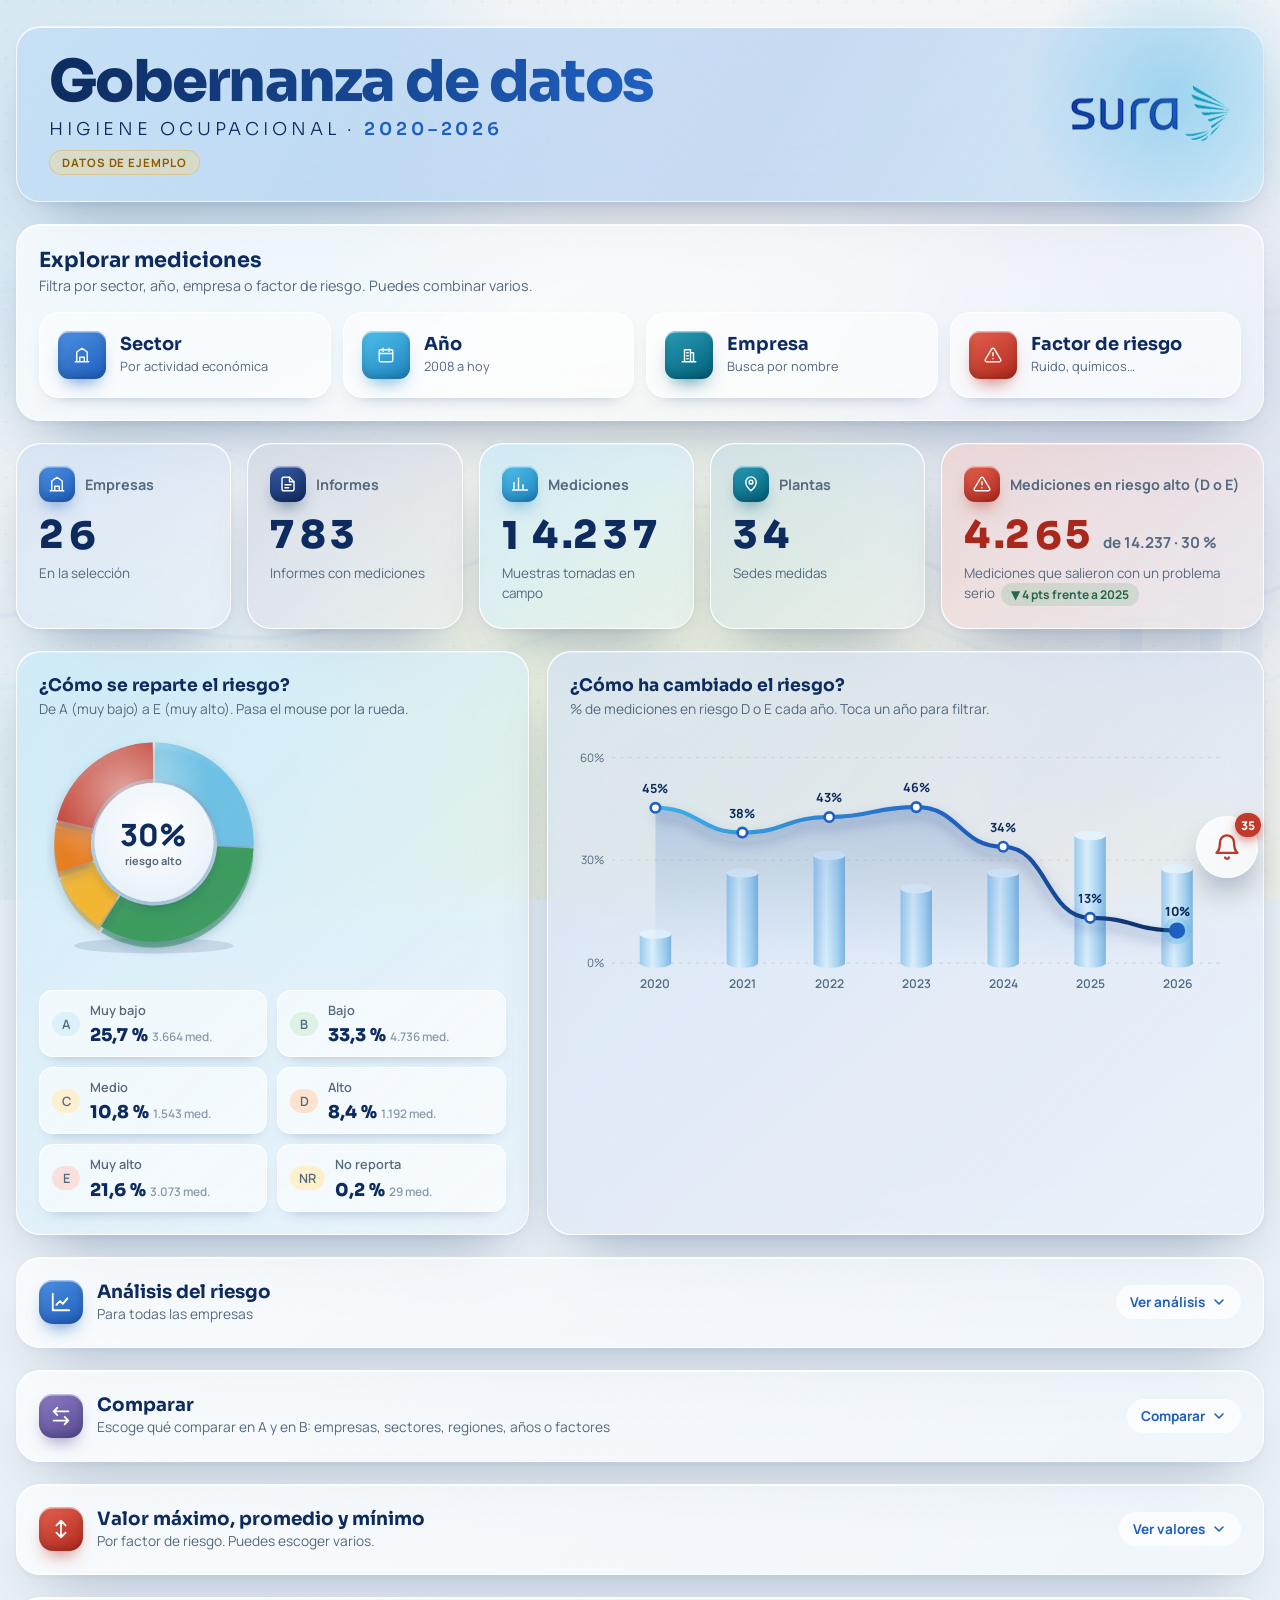
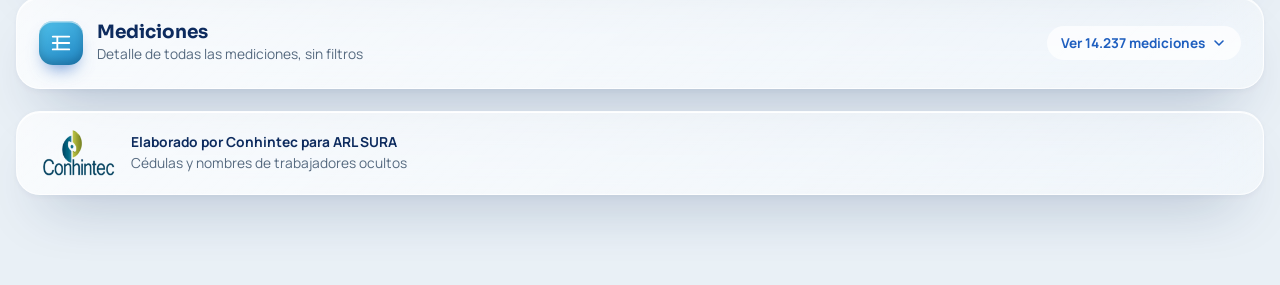
==== tablero-gobernanza-actual.html @ d4bdd422 "Tablero y Revisor de calidad con datos de ejemplo Co-Authored-By: Claude Opus 5.5 <noreply@anthropic" ====
<!doctype html><html><head><meta charset=utf8><meta name=viewport content="width=device-width,initial-scale=1,viewport-fit=cover"><style>:root{color-scheme:light;box-sizing:border-box;padding-top:env(safe-area-inset-top,0px);padding-bottom:env(safe-area-inset-bottom,0px)}html{scroll-padding-top:env(safe-area-inset-top,0px)}body{margin:0;padding:0;font:14px -apple-system,BlinkMacSystemFont,sans-serif;background:#fff;color:#000}img{max-width:100%}[hidden]:not([hidden=until-found i]){display:none!important}</style></head><body>
<meta charset="utf-8">
<title>Gobernanza de Datos · ARL SURA</title>
<meta name="claude:viewport-fit-sides" content="cover">
<link rel="stylesheet" href="https://fonts.googleapis.com/css2?family=Ephesis&family=Sora:wght@300;400;600;700;800&family=Manrope:wght@400;500;600;700;800&display=swap">
<style>
/* Tablero de gobernanza: fondo pastel con manchas de color, tarjetas de vidrio teñidas, azules de Sura como protagonistas. Tema claro deliberado. */
:root{
  --dark:#0D2B5E;--blue:#1F5FBF;--sky:#3DB2E6;--skyl:#D6EEFA;--teal:#00607A;--lime:#9CAA2E;
  --ink:#0C2340;--mut:#55697F;--faint:#8A9AAC;--line:rgba(255,255,255,.75);
  --A:#6EC1E4;--B:#3E9B5F;--C:#F2B632;--D:#E67E22;--E:#C0392B;
  --fs:"Ephesis",cursive;--fd:"Sora",system-ui,sans-serif;--fb:"Manrope",system-ui,-apple-system,"Segoe UI",sans-serif;
  color-scheme:light;
}
*{box-sizing:border-box}
[hidden]{display:none!important}
html,body{margin:0}
body{font:15px/1.5 var(--fb);color:var(--ink);background:#E9F0F6;overflow-x:hidden}
button{font:inherit;color:inherit;cursor:pointer}
button:focus-visible,input:focus-visible,select:focus-visible{outline:3px solid var(--sky);outline-offset:2px}
.tab{font-variant-numeric:tabular-nums}
/* fondo */
.bg{position:fixed;inset:0;z-index:0;overflow:hidden;background:linear-gradient(165deg,#F6F7F8 0%,#EEF1F4 55%,#F1F3EC 100%)}
.motif{position:absolute;inset:0;width:100%;height:100%;opacity:.5}
.blob{position:absolute;border-radius:50%;filter:blur(80px);opacity:.7;animation:float 22s ease-in-out infinite alternate}
.b1{width:640px;height:640px;left:-180px;top:-200px;background:#BFDDF0;opacity:.55}
.b2{width:560px;height:560px;right:-140px;top:160px;background:#D3DCEF;opacity:.5;animation-delay:-7s}
.b3{width:560px;height:560px;left:30%;top:48%;background:#DDE8C6;opacity:.45;animation-delay:-13s}
.b4{width:480px;height:480px;left:-120px;bottom:-140px;background:#C8E6EE;opacity:.45;animation-delay:-4s}
.b5{width:420px;height:420px;right:5%;bottom:-160px;background:#E6E2D6;opacity:.5;animation-delay:-9s}
@keyframes float{to{transform:translate(50px,40px) scale(1.08)}}
.wrap{position:relative;z-index:1;max-width:1280px;margin:0 auto;padding-block:26px 90px;padding-left:max(16px,env(safe-area-inset-left,0px));padding-right:max(16px,env(safe-area-inset-right,0px));display:grid;gap:22px}
/* vidrio */
.glass{position:relative;border-radius:24px;padding:22px;min-width:0;
  background:linear-gradient(140deg,rgba(255,255,255,.72),rgba(255,255,255,.38));
  backdrop-filter:blur(22px) saturate(1.4);-webkit-backdrop-filter:blur(22px) saturate(1.4);
  border:1px solid var(--line);
  box-shadow:inset 0 1px 0 rgba(255,255,255,.95),0 2px 6px rgba(13,43,94,.05),0 30px 60px -30px rgba(13,43,94,.42)}
.glass::before{content:"";position:absolute;inset:0;border-radius:inherit;background:var(--tint,transparent);pointer-events:none}
.glass>*{position:relative}
.t-dark{--tint:linear-gradient(140deg,rgba(13,43,94,.14),rgba(13,43,94,.03))}
.t-blue{--tint:linear-gradient(140deg,rgba(31,95,191,.14),rgba(31,95,191,.03))}
.t-sky{--tint:linear-gradient(140deg,rgba(61,178,230,.20),rgba(61,178,230,.04))}
.t-teal{--tint:linear-gradient(140deg,rgba(0,96,122,.15),rgba(0,96,122,.03))}
.t-lime{--tint:linear-gradient(140deg,rgba(156,170,46,.20),rgba(156,170,46,.04))}
.t-red{--tint:linear-gradient(140deg,rgba(192,57,43,.17),rgba(192,57,43,.04))}
.t-green{--tint:linear-gradient(140deg,rgba(62,155,95,.17),rgba(62,155,95,.04))}
.t-violet{--tint:linear-gradient(140deg,rgba(107,92,165,.16),rgba(107,92,165,.04))}
.t-amber{--tint:linear-gradient(140deg,rgba(214,140,20,.17),rgba(214,140,20,.04))}
/* ícono 3D */
.ico{flex:none;width:44px;height:44px;border-radius:14px;display:grid;place-items:center;color:#fff;
  background:linear-gradient(150deg,var(--c1,#4C8FE0),var(--c2,#1F5FBF));
  box-shadow:inset 0 1.5px 0 rgba(255,255,255,.55),inset 0 -4px 8px rgba(0,0,0,.18),0 10px 18px -8px var(--c3,rgba(31,95,191,.75))}
.ico svg{width:22px;height:22px}
.ico.sm{width:36px;height:36px;border-radius:11px}.ico.sm svg{width:18px;height:18px}
/* encabezado */
.head{display:grid;grid-template-columns:minmax(0,1fr) auto;align-items:center;gap:18px;padding:26px 32px;background:linear-gradient(120deg,rgba(196,222,244,.85),rgba(170,200,238,.6) 60%,rgba(205,232,246,.7))}
.head::after{content:"";position:absolute;right:-60px;top:-80px;width:300px;height:300px;border-radius:50%;background:radial-gradient(circle,rgba(61,178,230,.35),transparent 70%);pointer-events:none}
.sura{height:64px}
.title{font:800 clamp(2.2rem,5vw,3.6rem)/1.02 var(--fd);letter-spacing:-.03em;margin:0;background:linear-gradient(100deg,#0D2B5E 0%,#1F5FBF 60%,#2B8FD0 100%);-webkit-background-clip:text;background-clip:text;color:transparent}
.subt{margin:6px 0 0;font:300 clamp(.95rem,1.6vw,1.1rem) var(--fd);letter-spacing:.22em;text-transform:uppercase;color:var(--dark)}
.subt b{font-weight:600;color:var(--blue)}
.logos{display:flex;align-items:center;gap:20px}
.logos img{display:block;width:auto}
.sura-slot{height:58px;min-width:150px;border:1.5px dashed rgba(13,43,94,.35);border-radius:14px;display:grid;place-items:center;padding:0 16px;font:700 .8rem var(--fb);color:var(--mut);letter-spacing:.06em;text-transform:uppercase;text-align:center}
.conh{height:46px;opacity:.9}
.demo{display:inline-block;margin-top:10px;font:700 .72rem var(--fb);letter-spacing:.08em;text-transform:uppercase;color:#8A5A00;background:rgba(255,214,120,.35);border:1px solid rgba(214,150,20,.3);border-radius:999px;padding:4px 12px}
/* buscar */
.sh{display:flex;align-items:center;justify-content:space-between;gap:12px;flex-wrap:wrap;margin-bottom:16px}
.sh h2{font:700 1.3rem var(--fd);color:var(--dark);margin:0}
.sh p{margin:2px 0 0;color:var(--mut);font-size:.9rem}
.modes{display:grid;grid-template-columns:repeat(4,minmax(0,1fr));gap:12px}
.mode{display:flex;align-items:center;gap:14px;padding:18px 18px;border-radius:20px;border:1.5px solid rgba(255,255,255,.8);background:rgba(255,255,255,.55);text-align:left;box-shadow:0 8px 20px -14px rgba(13,43,94,.5);transition:transform .15s,box-shadow .15s,background .15s}
.mode:hover{transform:translateY(-2px)}
.mode b{display:block;font:700 1.12rem var(--fd);color:var(--dark)}
.mode .ico{width:48px;height:48px}
.subh{display:flex;align-items:center;gap:10px;margin:20px 0 10px;font:700 .8rem var(--fb);letter-spacing:.08em;text-transform:uppercase;color:var(--mut)}
.subh::after{content:"";flex:1;height:1px;background:rgba(13,43,94,.1)}
.grid-mes{display:grid;grid-template-columns:repeat(auto-fill,minmax(96px,1fr));gap:10px}
.yr.sm{padding:10px 8px}.yr.sm b{font-size:1.05rem}
.grid-pl{display:grid;grid-template-columns:repeat(auto-fill,minmax(200px,1fr));gap:10px}
.yr.pl{text-align:left;padding:12px 14px}.yr.pl b{font-size:.95rem;white-space:nowrap;overflow:hidden;text-overflow:ellipsis}
.mode small{color:var(--mut);font-size:.8rem}
.mode[aria-selected="true"]{background:linear-gradient(140deg,#14407F,#0D2B5E);border-color:transparent;box-shadow:0 16px 30px -14px rgba(13,43,94,.75)}
.mode[aria-selected="true"] b{color:#fff}.mode[aria-selected="true"] small{color:#BFD6F2}
.cnt{margin-left:auto;min-width:24px;height:24px;border-radius:999px;display:grid;place-items:center;font:800 .75rem var(--fb);background:var(--sky);color:#fff;padding:0 7px}
.opts{margin-top:18px}
.grid-sec{display:grid;grid-template-columns:repeat(4,minmax(0,1fr));gap:12px}
.opt{display:flex;align-items:center;gap:12px;padding:14px;border-radius:18px;border:1.5px solid rgba(255,255,255,.85);text-align:left;min-width:0;transition:transform .15s,box-shadow .15s,border-color .15s;box-shadow:0 10px 22px -16px rgba(13,43,94,.55)}
.opt:hover{transform:translateY(-2px)}
.opt[aria-pressed="true"]{border-color:var(--blue);box-shadow:0 0 0 3px rgba(31,95,191,.2),0 14px 26px -14px rgba(13,43,94,.6)}
.opt .tx{min-width:0;flex:1}
.opt b{display:block;font:700 .95rem var(--fd);color:var(--dark);white-space:nowrap;overflow:hidden;text-overflow:ellipsis}
.opt small{display:block;color:var(--mut);font-size:.78rem}
.opt .chk{width:22px;height:22px;border-radius:50%;border:2px solid rgba(13,43,94,.25);display:grid;place-items:center;flex:none;color:#fff}
.opt[aria-pressed="true"] .chk{background:var(--blue);border-color:var(--blue)}
.opt .chk svg{width:13px;height:13px}
.opt.off{opacity:.45}
.grid-yr{display:grid;grid-template-columns:repeat(auto-fill,minmax(150px,1fr));gap:10px}
.yr{padding:14px 10px;border-radius:16px;border:1.5px solid rgba(255,255,255,.85);background:rgba(255,255,255,.6);text-align:center;box-shadow:0 10px 20px -16px rgba(13,43,94,.55)}
.yr b{display:block;font:800 1.35rem var(--fd);color:var(--dark)}
.yr small{color:var(--mut);font-size:.78rem}
.yr[aria-pressed="true"]{background:linear-gradient(140deg,#2A72D4,#14407F);border-color:transparent}
.yr[aria-pressed="true"] b{color:#fff}.yr[aria-pressed="true"] small{color:#CFE2FA}
.emp-tools{display:flex;gap:10px;align-items:center;margin-bottom:12px;flex-wrap:wrap}
.search{flex:1;min-width:200px;font:inherit;padding:11px 14px 11px 40px;border-radius:14px;border:1.5px solid rgba(255,255,255,.9);background:rgba(255,255,255,.75) url("data:image/svg+xml,%3Csvg xmlns='http://www.w3.org/2000/svg' width='18' height='18' fill='none' stroke='%2355697F' stroke-width='2' stroke-linecap='round' viewBox='0 0 24 24'%3E%3Ccircle cx='11' cy='11' r='7'/%3E%3Cpath d='m20 20-3.5-3.5'/%3E%3C/svg%3E") 13px 50%/18px no-repeat;color:var(--ink)}
.pager{display:flex;align-items:center;gap:8px;color:var(--mut);font-size:.85rem}
.pg{width:40px;height:40px;border-radius:12px;border:1.5px solid rgba(255,255,255,.9);background:rgba(255,255,255,.75);display:grid;place-items:center;color:var(--dark)}
.pg:disabled{opacity:.35;cursor:default}
.pg svg{width:18px;height:18px}
.grid-emp{display:grid;grid-template-columns:repeat(4,minmax(0,1fr));gap:10px}
.refine{margin-top:18px;padding-top:16px;border-top:1px solid rgba(13,43,94,.08);display:grid;gap:12px}
.rf{display:grid;grid-template-columns:90px minmax(0,1fr);gap:10px;align-items:start}
.rf>span{font:700 .78rem var(--fb);letter-spacing:.08em;text-transform:uppercase;color:var(--mut);padding-top:8px}
.chips{display:flex;flex-wrap:wrap;gap:8px}
.chip{border:1.5px solid rgba(255,255,255,.9);background:rgba(255,255,255,.6);border-radius:999px;padding:6px 14px;font:600 .85rem var(--fb);color:var(--dark)}
.chip[aria-pressed="true"]{background:var(--dark);color:#fff;border-color:var(--dark)}
.chip.more{color:var(--blue);background:transparent;border-style:dashed;border-color:rgba(31,95,191,.4)}
.active{display:flex;flex-wrap:wrap;gap:8px;align-items:center;margin-top:16px}
.active[hidden]{display:none}
.active .lbl{font:700 .78rem var(--fb);letter-spacing:.08em;text-transform:uppercase;color:var(--mut);margin-right:4px}
.af{display:inline-flex;align-items:center;gap:6px;border:0;border-radius:999px;padding:6px 8px 6px 14px;font:700 .84rem var(--fb);background:var(--skyl);color:var(--dark)}
.af i{font-style:normal;width:20px;height:20px;border-radius:50%;display:grid;place-items:center;background:rgba(13,43,94,.12);font-size:.85rem}
.clear{border:0;background:none;color:var(--E);font:700 .84rem var(--fb);padding:6px 8px}
/* KPIs */
.kpis{display:grid;grid-template-columns:repeat(4,minmax(0,1fr)) minmax(0,1.5fr);gap:16px}
.kpi .lb{display:flex;align-items:center;gap:10px;font-weight:700;color:var(--mut);font-size:.9rem}
.kpi .num{display:flex;align-items:baseline;gap:8px;margin-top:14px;font:800 clamp(1.9rem,3vw,2.5rem) var(--fd);color:var(--dark);line-height:1}
.kpi .num small{font:700 .95rem var(--fb);color:var(--mut)}
.kpi .sub{margin-top:8px;color:var(--mut);font-size:.84rem}
.kpi.risk .num{color:#A9281B}
.delta{display:inline-block;font:700 .75rem var(--fb);border-radius:999px;padding:3px 10px;margin-left:6px;vertical-align:middle}
.delta.up{background:rgba(192,57,43,.14);color:#A9281B}.delta.down{background:rgba(62,155,95,.16);color:#276749}.delta.flat{background:rgba(13,43,94,.08);color:var(--mut)}
.odo{display:inline-flex;height:1em;overflow:hidden}
.dg{display:inline-block;height:1em;overflow:hidden}
.dg>span{display:flex;flex-direction:column;transition:transform 1.3s cubic-bezier(.16,1,.3,1)}
.dg>span>i{font-style:normal;height:1em;line-height:1em}
/* gráficas */
.row2{display:grid;grid-template-columns:minmax(0,5fr) minmax(0,7fr);gap:18px}
.ct{font:700 1.08rem var(--fd);color:var(--dark);margin:0}
.ct+p{margin:3px 0 0;color:var(--mut);font-size:.86rem}
.donut{display:flex;align-items:center;gap:22px;flex-wrap:wrap;margin-top:12px}
.donut svg{width:230px;height:230px;flex:none;overflow:visible}
.dwrap{position:relative;flex:none}
.dtip{position:absolute;pointer-events:none;z-index:5;background:rgba(255,255,255,.95);border:1px solid rgba(13,43,94,.1);border-radius:14px;padding:8px 12px;box-shadow:0 14px 30px -12px rgba(13,43,94,.45);font-size:.82rem;white-space:nowrap;transform:translate(-50%,-115%)}
.dtip b{display:block;font:800 .95rem var(--fd);color:var(--dark)}
.seg{transition:transform .2s;transform-origin:center;transform-box:view-box;cursor:pointer}.seg:hover{transform:scale(1.04)}
.legc{display:grid;grid-template-columns:repeat(2,minmax(0,1fr));gap:10px;flex:1;min-width:240px}
.lgc{display:grid;grid-template-columns:auto 1fr;gap:4px 10px;align-items:center;padding:10px 12px;border-radius:14px;background:rgba(255,255,255,.6);border:1px solid rgba(255,255,255,.9);box-shadow:0 8px 16px -12px rgba(13,43,94,.45)}
.lgc .pill{grid-row:1/3}
.lgc span{font-size:.8rem;color:var(--mut);font-weight:600}
.lgc b{font:800 1.1rem var(--fd);color:var(--dark)}
.lgc b small{font:600 .74rem var(--fb);color:var(--faint);margin-left:4px}
.leg{display:grid;gap:8px;flex:1;min-width:190px}
.lg{display:grid;grid-template-columns:auto 1fr auto auto;gap:10px;align-items:center;font-size:.9rem}
.lg .n{color:var(--faint);font-size:.8rem;min-width:5ch;text-align:right}
.pill{display:inline-flex;align-items:center;justify-content:center;min-width:28px;height:24px;border-radius:999px;font:800 .78rem var(--fb);padding:0 9px;white-space:nowrap}
.pA{background:#DDF1FB;color:#1C6E95}.pB{background:#DDF1E4;color:#276749}.pC{background:#FCF0D0;color:#7F5E00}.pD{background:#FCE3CF;color:#9A4D0B}.pE{background:#FAE0DC;color:#9B2B20}.pNR{background:#FFF0CC;color:#8A6200}
svg text{font-family:var(--fb)}
.draw{stroke-dasharray:var(--len);stroke-dashoffset:var(--len)}
.go .draw{transition:stroke-dashoffset 2.2s cubic-bezier(.65,0,.35,1);stroke-dashoffset:0}
.fade{opacity:0}.go .fade{transition:opacity 1s ease 1.2s;opacity:1}
.cyl{transform-origin:bottom;transform-box:fill-box;transform:scaleY(0)}
.go .cyl{transition:transform 1.2s cubic-bezier(.16,1,.3,1);transform:scaleY(1)}
.yclick{cursor:pointer}
/* plegables */
.fold-h{width:100%;display:grid;grid-template-columns:auto minmax(0,1fr) auto;gap:14px;align-items:center;border:0;background:none;text-align:left;padding:0}
.fold-h b{display:block;font:700 1.15rem var(--fd);color:var(--dark)}
.fold-h small{color:var(--mut);font-size:.86rem}
.fold-h .tg{display:inline-flex;align-items:center;gap:6px;font:700 .85rem var(--fb);color:var(--blue);background:rgba(255,255,255,.7);border-radius:999px;padding:8px 14px}
.fold-h .tg svg{width:16px;height:16px;transition:transform .25s}
.open>.fold-h .tg svg{transform:rotate(180deg)}
.fold-b{margin-top:18px}
.acc{display:grid;gap:10px}
.q{border-radius:16px;background:rgba(255,255,255,.55);border:1px solid rgba(255,255,255,.85)}
.q-h{width:100%;display:grid;grid-template-columns:auto minmax(0,1fr) auto auto;gap:12px;align-items:center;border:0;background:none;padding:12px 14px;text-align:left}
.q-h .t{font:700 .98rem var(--fd);color:var(--dark)}
.q-h .ans{font:700 .8rem var(--fb);color:var(--blue);background:var(--skyl);border-radius:999px;padding:4px 12px;max-width:34ch;white-space:nowrap;overflow:hidden;text-overflow:ellipsis}
.q-h .chev{width:18px;height:18px;color:var(--faint);transition:transform .25s}
.q.open .chev{transform:rotate(180deg)}
.q-b{padding:4px 18px 18px 62px}
.rank{display:grid;gap:10px;max-width:780px}
.rk{display:grid;grid-template-columns:minmax(0,220px) minmax(0,1fr) 64px;gap:12px;align-items:center;font-size:.9rem;border:0;background:none;text-align:left;padding:4px 6px;border-radius:10px}
.rk.click:hover{background:rgba(255,255,255,.7)}
.rk .nm{white-space:nowrap;overflow:hidden;text-overflow:ellipsis;font-weight:600}
.rk .nm small{color:var(--faint);font-weight:500}
.bar{height:10px;border-radius:99px;background:rgba(13,43,94,.08);overflow:hidden}
.bar i{display:block;height:100%;border-radius:99px;background:linear-gradient(90deg,#E67E22,#C0392B)}
.bar.blue i{background:linear-gradient(90deg,#3DB2E6,#1F5FBF)}
.rk b{text-align:right;font-variant-numeric:tabular-nums}
.recs{display:grid;gap:10px;max-width:880px}
.rec{display:grid;grid-template-columns:auto minmax(0,1fr) auto;gap:12px;align-items:center;background:rgba(255,255,255,.7);border-radius:14px;padding:12px 14px;font-size:.9rem}
.rec .n{text-align:right;color:var(--mut);font-size:.78rem;white-space:nowrap}.rec .n b{display:block;font:800 1.05rem var(--fd);color:var(--dark)}
/* comparar */
.cmp-sel{display:grid;grid-template-columns:minmax(0,1fr) auto minmax(0,1fr);gap:14px;align-items:center}
.side{display:grid;gap:8px;padding:14px;border-radius:18px}
.side .tag{display:inline-flex;width:30px;height:30px;border-radius:10px;align-items:center;justify-content:center;font:800 .9rem var(--fd);color:#fff}
.side .r{display:flex;align-items:center;gap:10px}
.side select{font:inherit;font-weight:700;width:100%;min-width:0;padding:10px 12px;border-radius:12px;border:1.5px solid rgba(255,255,255,.9);background:rgba(255,255,255,.85);color:var(--dark)}
.vs{font:800 .9rem var(--fd);color:var(--faint)}
.metric{display:flex;flex-wrap:wrap;gap:8px;margin:18px 0 6px}
.metric span{font:700 .8rem var(--fb);letter-spacing:.06em;text-transform:uppercase;color:var(--mut);align-self:center;margin-right:4px}
.mt{border:0;background:linear-gradient(150deg,#DCE9F7,#C3D7EE);border-radius:12px;padding:10px 16px;font:700 .88rem var(--fb);color:var(--dark);box-shadow:inset 0 1px 0 rgba(255,255,255,.8),0 6px 14px -8px rgba(13,43,94,.55)}
.mt:hover{background:linear-gradient(150deg,#D0E2F5,#B3CCEA)}
.mt[aria-pressed="true"]{background:linear-gradient(150deg,#2A72D4,#0D2B5E);color:#fff;box-shadow:inset 0 1px 0 rgba(255,255,255,.35),0 10px 18px -8px rgba(13,43,94,.75)}
.pair{display:grid;grid-template-columns:repeat(4,minmax(0,1fr));gap:12px;margin-top:14px}
.pk{background:linear-gradient(150deg,rgba(214,232,248,.9),rgba(190,214,240,.75));border:1px solid rgba(255,255,255,.85);border-radius:16px;padding:12px 14px;box-shadow:inset 0 1px 0 rgba(255,255,255,.8),0 10px 20px -14px rgba(13,43,94,.55)}
.pk small{display:block;font:700 .72rem var(--fb);letter-spacing:.06em;text-transform:uppercase;color:var(--mut);margin-bottom:6px}
.pk div{display:flex;justify-content:space-between;font:800 1.05rem var(--fd);color:var(--dark)}
.pk i{font-style:normal;font:800 .7rem var(--fb);width:20px;height:20px;border-radius:6px;display:inline-grid;place-items:center;color:#fff;margin-right:6px}
.concl{margin-top:14px;border-radius:16px;padding:14px 16px;background:rgba(31,95,191,.1);font:700 1rem var(--fd);color:var(--dark)}
.fb{display:grid;grid-template-columns:minmax(0,200px) minmax(0,1fr) 90px;gap:12px;align-items:center;font-size:.88rem;margin-top:12px}
.fb .bb{display:grid;gap:4px}
.fb .bb i{display:block;height:10px;border-radius:99px;min-width:2px}
.fb b{text-align:right;font-variant-numeric:tabular-nums;font-size:.8rem;line-height:1.35}
.fb .na{color:var(--faint);font-weight:500}
/* máximo y mínimo */
.facs{display:flex;flex-wrap:wrap;gap:10px}
.fac{display:inline-flex;align-items:center;gap:10px;border:1.5px solid rgba(255,255,255,.9);background:rgba(255,255,255,.6);border-radius:16px;padding:8px 14px 8px 8px;font:700 .88rem var(--fb);color:var(--dark)}
.fac[aria-pressed="true"]{border-color:var(--blue);box-shadow:0 0 0 3px rgba(31,95,191,.18)}
.scope{margin:14px 0 0;color:var(--mut);font-size:.88rem}
.scope b{color:var(--dark)}
.mm3{display:grid;grid-template-columns:repeat(3,minmax(0,1fr));gap:16px;margin-top:14px}
.mm .t{display:flex;align-items:center;gap:8px;font:800 .78rem var(--fb);letter-spacing:.08em;text-transform:uppercase}
.mm .v{display:flex;align-items:baseline;gap:6px;font:800 2.1rem var(--fd);margin-top:8px;line-height:1.1}
.mm .v small{font:700 .95rem var(--fb)}
.mm p{margin:6px 0 0;font-size:.88rem;color:var(--ink)}
.mm p span{color:var(--mut)}
/* tabla */
.tbl{overflow-x:auto;border-radius:16px;border:1px solid rgba(255,255,255,.9);margin-top:12px;background:rgba(255,255,255,.55)}
table{width:100%;border-collapse:collapse;min-width:880px;font-size:.88rem}
th{background:linear-gradient(180deg,#14407F,#0D2B5E);color:#fff;text-align:left;padding:12px;font:700 .74rem var(--fb);letter-spacing:.06em;text-transform:uppercase;white-space:nowrap}
td{padding:10px 12px;border-top:1px solid rgba(13,43,94,.07);white-space:nowrap;max-width:260px;overflow:hidden;text-overflow:ellipsis}
tr:nth-child(even) td{background:rgba(255,255,255,.5)}
.tfoot{display:flex;justify-content:space-between;align-items:center;gap:10px;margin-top:12px;flex-wrap:wrap;color:var(--mut);font-size:.86rem}
/* alertas flotantes */
.fab{position:fixed;right:calc(22px + env(safe-area-inset-right,0px));bottom:calc(22px + env(safe-area-inset-bottom,0px));z-index:30;width:62px;height:62px;border-radius:50%;border:1px solid rgba(255,255,255,.8);
  background:linear-gradient(150deg,rgba(255,255,255,.85),rgba(255,255,255,.55));backdrop-filter:blur(16px);-webkit-backdrop-filter:blur(16px);
  box-shadow:0 18px 34px -12px rgba(13,43,94,.55);display:grid;place-items:center;color:var(--E)}
.fab svg{width:28px;height:28px}
.fab .bd{position:absolute;top:-4px;right:-4px;min-width:24px;height:24px;border-radius:999px;background:var(--E);color:#fff;font:800 .75rem var(--fb);display:grid;place-items:center;padding:0 6px;box-shadow:0 4px 10px rgba(192,57,43,.5)}
.panel{position:fixed;right:calc(22px + env(safe-area-inset-right,0px));bottom:calc(96px + env(safe-area-inset-bottom,0px));z-index:31;width:min(420px,calc(100vw - 32px));max-height:min(70vh,640px);overflow:auto;padding:18px;transform-origin:bottom right;transition:transform .25s cubic-bezier(.16,1,.3,1),opacity .2s}
.panel.hide{transform:scale(.92);opacity:0;pointer-events:none}
.panel h3{font:700 1.1rem var(--fd);color:var(--dark);margin:0}
.panel>p{margin:2px 0 12px;color:var(--mut);font-size:.85rem}
.al{display:grid;grid-template-columns:auto minmax(0,1fr);gap:12px;padding:12px;border-radius:14px;background:rgba(255,255,255,.75);margin-top:10px;border-left:4px solid var(--c)}
.al b{display:block;font-size:.92rem;color:var(--dark)}
.al p{margin:2px 0 8px;color:var(--mut);font-size:.82rem}
.al button{border:0;border-radius:999px;padding:6px 12px;font:700 .8rem var(--fb);background:var(--dark);color:#fff}
.foot{display:flex;justify-content:space-between;align-items:center;gap:16px;flex-wrap:wrap;padding:18px 26px}
.foot p{margin:0;color:var(--mut);font-size:.86rem}
.empty{color:var(--mut);font-size:.9rem;padding:14px;text-align:center}
@media (max-width:1100px){.kpis{grid-template-columns:repeat(2,minmax(0,1fr))}.kpis .risk{grid-column:1/-1}.grid-sec,.grid-emp{grid-template-columns:repeat(2,minmax(0,1fr))}.row2{grid-template-columns:1fr}.mm3{grid-template-columns:1fr}.pair{grid-template-columns:repeat(2,minmax(0,1fr))}}
@media (max-width:720px){.modes{grid-template-columns:1fr 1fr}.head{grid-template-columns:1fr}.logos{justify-content:flex-start}.cmp-sel{grid-template-columns:1fr}.vs{text-align:center}.q-b{padding-left:16px}.q-h{grid-template-columns:auto minmax(0,1fr) auto}.q-h .ans{display:none}.fold-h{grid-template-columns:auto minmax(0,1fr)}.fold-h .tg{grid-column:1/-1;justify-self:start}.rk{grid-template-columns:minmax(0,1fr) 70px 56px}.fb{grid-template-columns:minmax(0,1fr) 90px;}.fb .bb{grid-column:1/-1;grid-row:2}}
@media (max-width:480px){.grid-sec,.grid-emp,.kpis{grid-template-columns:1fr}.rf{grid-template-columns:1fr}}
@media (prefers-reduced-motion:reduce){*{transition:none!important;animation:none!important}.draw{stroke-dashoffset:0}.fade{opacity:1}.cyl{transform:none}}
</style>

<div class="bg" aria-hidden="true"><i class="blob b1"></i><i class="blob b2"></i><i class="blob b3"></i><i class="blob b4"></i><i class="blob b5"></i><svg class="motif" viewBox="0 0 1440 900" preserveAspectRatio="xMidYMid slice"><defs><pattern id="dots" width="28" height="28" patternUnits="userSpaceOnUse"><circle cx="2" cy="2" r="1.2" fill="#0D2B5E" opacity=".07"/></pattern><filter id="soft"><feGaussianBlur stdDeviation="1.4"/></filter></defs><rect width="1440" height="900" fill="url(#dots)"/><g fill="none" stroke-linecap="round" filter="url(#soft)"><path d="M-20 640 C 180 560, 300 700, 480 600 S 820 470, 1000 560 S 1300 640, 1480 520" stroke="#1F5FBF" stroke-width="2.5" opacity=".14"/><path d="M-20 700 C 200 650, 340 760, 520 680 S 860 560, 1040 640 S 1320 720, 1480 610" stroke="#3DB2E6" stroke-width="2" opacity=".14"/><path d="M-20 300 C 240 260, 360 360, 560 300 S 900 200, 1120 270 S 1340 330, 1480 250" stroke="#9CAA2E" stroke-width="2" opacity=".12"/></g><g opacity=".07" fill="#1F5FBF"><rect x="1080" y="730" width="22" height="90" rx="5"/><rect x="1120" y="670" width="22" height="150" rx="5"/><rect x="1160" y="700" width="22" height="120" rx="5"/><rect x="1200" y="610" width="22" height="210" rx="5"/><rect x="1240" y="650" width="22" height="170" rx="5"/><rect x="1280" y="560" width="22" height="260" rx="5"/><rect x="1320" y="620" width="22" height="200" rx="5"/><rect x="1360" y="680" width="22" height="140" rx="5"/></g></svg></div>

<div class="wrap">
  <header class="glass head">
    <div>
      <h1 class="title">Gobernanza de datos</h1>
      <p class="subt">Higiene ocupacional · <b id="h-years">2008–2026</b></p>
      <span class="demo">Datos de ejemplo</span>
    </div>
    <div class="logos"><img class="sura" src="[data-uri]" alt="ARL SURA"></div>
  </header>

  <section class="glass" id="buscar">
    <div class="sh"><div><h2>Explorar mediciones</h2><p>Filtra por sector, año, empresa o factor de riesgo. Puedes combinar varios.</p></div></div>
    <div class="modes" role="tablist" id="modes"></div>
    <div class="opts" id="opts"></div>
    <div class="active" id="active" hidden></div>
  </section>

  <section class="kpis" id="kpis"></section>

  <section class="row2">
    <div class="glass t-sky"><p class="ct">¿Cómo se reparte el riesgo?</p><p>De A (muy bajo) a E (muy alto). Pasa el mouse por la rueda.</p><div class="donut" id="donut"></div></div>
    <div class="glass t-blue"><p class="ct">¿Cómo ha cambiado el riesgo?</p><p>% de mediciones en riesgo D o E cada año. Toca un año para filtrar.</p><div id="curve"></div></div>
  </section>

  <section class="glass" id="analisis">
    <button class="fold-h" type="button" id="an-h" aria-expanded="false"><span class="ico" style="--c1:#4C8FE0;--c2:#1F5FBF"><svg viewBox="0 0 24 24" fill="none" stroke="currentColor" stroke-width="2" stroke-linecap="round" stroke-linejoin="round"><path d="M3 3v18h18M7 15l4-4 3 3 5-6"/></svg></span><span><b>Análisis del riesgo</b><small id="an-ctx">Respuestas rápidas para la selección actual</small></span><span class="tg">Ver análisis<svg viewBox="0 0 24 24" fill="none" stroke="currentColor" stroke-width="2.4" stroke-linecap="round" stroke-linejoin="round"><path d="m6 9 6 6 6-6"/></svg></span></button>
    <div class="fold-b acc" id="acc" hidden></div>
  </section>

  <section class="glass" id="comparar">
    <button class="fold-h" type="button" id="cmp-h" aria-expanded="false"><span class="ico" style="--c1:#8A7BC4;--c2:#5A4B94;--c3:rgba(90,75,148,.7)"><svg viewBox="0 0 24 24" fill="none" stroke="currentColor" stroke-width="2" stroke-linecap="round" stroke-linejoin="round"><path d="M8 3 4 7l4 4M4 7h16M16 21l4-4-4-4M20 17H4"/></svg></span><span><b>Comparar</b><small>Escoge qué comparar en A y en B: empresas, sectores, regiones, años o factores</small></span><span class="tg">Comparar<svg viewBox="0 0 24 24" fill="none" stroke="currentColor" stroke-width="2.4" stroke-linecap="round" stroke-linejoin="round"><path d="m6 9 6 6 6-6"/></svg></span></button>
    <div class="fold-b" id="cmp-b" hidden></div>
  </section>

  <section class="glass" id="extremos">
    <button class="fold-h" type="button" id="ext-h" aria-expanded="false"><span class="ico" style="--c1:#E2604F;--c2:#B32A1D;--c3:rgba(179,42,29,.7)"><svg viewBox="0 0 24 24" fill="none" stroke="currentColor" stroke-width="2" stroke-linecap="round" stroke-linejoin="round"><path d="M12 3v18M7 8l5-5 5 5M7 16l5 5 5-5"/></svg></span><span><b>Valor máximo, promedio y mínimo</b><small>Por factor de riesgo. Puedes escoger varios.</small></span><span class="tg">Ver valores<svg viewBox="0 0 24 24" fill="none" stroke="currentColor" stroke-width="2.4" stroke-linecap="round" stroke-linejoin="round"><path d="m6 9 6 6 6-6"/></svg></span></button>
    <div class="fold-b" id="ext-b" hidden><div class="facs" id="facs"></div><div id="mmwrap"></div></div>
  </section>

  <section class="glass" id="tabla">
    <button class="fold-h" type="button" id="tbl-h" aria-expanded="false"><span class="ico" style="--c1:#4FC0EA;--c2:#1F84C2"><svg viewBox="0 0 24 24" fill="none" stroke="currentColor" stroke-width="2" stroke-linecap="round" stroke-linejoin="round"><path d="M3 5h18M3 12h18M3 19h18M8 5v14"/></svg></span><span><b>Mediciones</b><small id="t-ctx"></small></span><span class="tg"><span id="tbl-n"></span><svg viewBox="0 0 24 24" fill="none" stroke="currentColor" stroke-width="2.4" stroke-linecap="round" stroke-linejoin="round"><path d="m6 9 6 6 6-6"/></svg></span></button>
    <div class="fold-b" id="tbl-b" hidden>
    <div class="sh"><span></span><input class="search" id="tq" type="search" placeholder="Buscar empresa, planta, sitio o factor" aria-label="Buscar en la tabla" style="max-width:360px"></div>
    <div class="tbl"><table><thead><tr><th>Fecha</th><th>Empresa</th><th>Planta</th><th>Sitio</th><th>Factor</th><th>Valor</th><th>Unidad</th><th>Grado</th></tr></thead><tbody id="tb"></tbody></table></div>
    <div class="tfoot"><span id="t-count"></span><div class="pager"><button class="pg" id="tp" type="button" aria-label="Anterior"><svg viewBox="0 0 24 24" fill="none" stroke="currentColor" stroke-width="2.4" stroke-linecap="round" stroke-linejoin="round"><path d="m15 18-6-6 6-6"/></svg></button><span id="t-page"></span><button class="pg" id="tn" type="button" aria-label="Siguiente"><svg viewBox="0 0 24 24" fill="none" stroke="currentColor" stroke-width="2.4" stroke-linecap="round" stroke-linejoin="round"><path d="m9 18 6-6-6-6"/></svg></button></div></div>
    </div>
  </section>

  <footer class="glass foot"><div style="display:flex;align-items:center;gap:16px"><img src="[data-uri]" alt="Conhintec" style="height:46px;width:auto"><p><b style="color:var(--dark)">Elaborado por Conhintec para ARL SURA</b><br>Cédulas y nombres de trabajadores ocultos</p></div></footer>
</div>

<button class="fab" id="fab" type="button" aria-label="Ver alertas" aria-expanded="false"><svg viewBox="0 0 24 24" fill="none" stroke="currentColor" stroke-width="2" stroke-linecap="round" stroke-linejoin="round"><path d="M6 8a6 6 0 0 1 12 0c0 7 3 9 3 9H3s3-2 3-9M10.3 21a1.9 1.9 0 0 0 3.4 0"/></svg><span class="bd" id="fab-n">0</span></button>
<div class="glass panel hide" id="panel" role="dialog" aria-label="Alertas"><h3>Alertas</h3><p>Según tu selección actual</p><div id="al-list"></div></div>

<script>
const RAW={"d":{"sector":["Hidrocarburos","Construcción","Manufactura","Alimentos y bebidas","Minería","Agroindustria","Servicios y energía","Salud"],"departamento":["Meta","Casanare","Huila","Antioquia","Atlántico","Cundinamarca","Valle del Cauca","Bolívar","Cesar","Boyacá","Santander","Risaralda"],"empresa":["Isa Petromil","Crudos del Llano","Gas Andino del Sur","Constructora Altavista","Obras y Vías del Caribe","Concretos La Sabana","Edificar Pacífico","Metalmecánica del Aburrá","Textiles Río Claro","Plásticos del Norte","Autopartes Andina","Lácteos La Pradera","Cárnicos del Valle","Panificadora Los Andes","Bebidas Tropicales del Caribe","Minera Cerro Verde","Carbones del Cesar","Canteras El Peñón","Flores de la Sabana","Bananera Urabá Verde","Palmas del Llano","Logística Express Andina","Energía Eléctrica del Oriente","Clínica San Gabriel","Laboratorio Biomédica Central","Hospital Regional del Eje"],"planta":["Campo La Esperanza","Estación Villavicencio","Campo Cupiagua Norte","Base Yopal","Planta de gas Neiva","Proyecto Altos del Poblado","Proyecto Zúñiga","Frente vía Circunvalar","Planta Mosquera","Planta Fontibón","Proyecto Ciudad Jardín","Planta Itagüí","Planta Envigado","Planta Rionegro","Planta Barranquilla","Planta Puente Aranda","Planta Zipaquirá","Planta de beneficio Palmira","Planta Guayabal","Planta Mamonal","Mina El Cóndor","Planta de beneficio","Mina a cielo abierto","Cantera El Peñón","Finca La Esmeralda","Finca Los Alpes","Finca Nueva Granada","Planta extractora","Centro de distribución Funza","Subestación Norte","Sede operativa","Sede Chapinero","Sede Laureles","Sede principal"],"factor":["Ruido (dosimetría)","Ruido (sonometría)","Iluminación","Estrés térmico por calor","Estrés térmico por frío","Vibración cuerpo entero","Vibración mano-brazo","Químicos","Material particulado y sílice","Gases"],"unidad":["dB(A)","lux","°C WBGT","°C","m/s²","IR"],"lugar":["Ps5","Planta Gas","Soldadura","Mantenimiento","Rig so5","Perforacion","Ps05","CAMPO Campo La Esperanza (COMPRESORES)","Ps01","CAMPO Campo La Esperanza (TALLER DE SOLDADURA)","Ps03","Plantas de gas","Integridad proyectos","Rig ps4","Servicio salina v10","Workover","Patio de rig","Planta gas","Montacarga","Civil ambiental","Sur","Planta galán","CAMPO Planta de gas Neiva (COMPRESORES)","Batería corazón","CAMPO Planta de gas Neiva (TALLER DE SOLDADURA)","Ric","Estructura y fundaciones","Taller de formaletas","Corte de ladrillo","Obra negra torre 1","Planta de concreto","Excavación","Almacén de obra","Acabados","Línea de ensamble","Control de calidad","Troquelado","Inyección","Pintura electrostática","Bodega de materia prima","Envasado","Calderas","Bodega de producto terminado","Empaque","Cuarto frío","Sala de despiece","Pasteurización","Horneo","Taller de equipo pesado","Socavón nivel 2","Laboratorio de muestras","Planta de beneficio","Voladura","Trituración","Patio de acopio","Molienda","Empacadora","Campo de cultivo","Bodega de agroquímicos","Cuarto de fumigación","Invernadero","Planta extractora","Cable vía","Poscosecha","Subestación","Taller de flota","Oficinas","Muelle de carga","Bodega de repuestos","Centro de distribución","Patio de vehículos","Sala de control","Oficina instrumentacion","Taller electrico","Shaker","Patio de operaciones (1) ps5","Comedor","Taller quincy","Patio de operaciones (2) ps5","Oficina taller mantenimiento automotriz","Generadores pequeños","Taller de soldadura","Caseta de quimicos","Zona cash tank","Consola perforador","Centro campamento","Patio(frente al consultorio)","Generador #3 (entre generador 2 y 3)","Generador de campamento","Cuarto de control","Generador 714","Mesa ps03","Generador #1 (entre generador 1 y 2)","Shakers","Tanques ps05","Taller mecanico ps5","Dog house","Oficina electrico","Genradores ps5","Csr-cuerto de control electrico","Bombas de lodo","Panel supervisor(mesa)","Caseta operador","Compresor","Mesa ps01","Tanques de lodo","Perforación","Esterilización","Patología","Urgencias","Laboratorio clínico","Lavandería","Farmacia","Cocina hospitalaria","Salas de cirugía","Shaker Toma de muestras","Interventor Ambiental","Coordinación Materiales","ingeniero de perforación y workoven","Planeación Materiales","Taller de instrumentacion","Supervisor Logística","Puesto de trabajo chemioil","Registro de gas ventas","Separador de gas(entrada)","Hornos instrumentacion","Volante del motor del refrigerante","Separador de gas ventas","Taller automotriz","Taller de soldadura de quincy","Supervisor de produccion","Taller de quincy","Laboratorio planta de gas espectrofotometro","Manifol frente a separador 6","Consola de la pia","Patin de medicion","Pia gnv","Entre separador 4 y 2","PASO Campo La Esperanza 41 HASTA Campo La Esperanza 44","INGRESO A BATERIA Campo La Esperanza POR EL LABORATORIO","Acceso a tanque 10de crudo","Plataforma de entrada al dique de tanques west","DIQUE BOMBA DE TRANSFERENCIA A Campo La Esperanza","Alrededor de la reja de entrada","Estacion de bobeo o bomba de transferencia","Alineacion dde valvula para succion de la bomba","LABORATORIO BATERIA Norte","OFICINA BATERIA Norte(PUESTO DEL OPERADOR)","Tanque bomba","Consola controles del maquinista","Area de horno","Lavadoras y secadoras","Cocina fria(ensaladas y postres)","Mesa para organizar la ropa","Bodega 1 de repuestos","Bodega de herramientras del taller","Auxiliar hs(miguel ayala)","Oficina del lider de gestion ambiental(sergio andres arcila)","Cristian gonzalez ingeniero ti","Auxiliar hs(maria jose bocanegra)","Oficina gerente civil ambiental","Archivo","Bodega de materiales oficina(orlando hernandez coordinador)","Gerencia","Pasillo hacia la cocina","Entrada principal","Controles de la tea","Salon de reuniones","Ingeniera(liliana alfonso)","Esacaleras talud hacia oficina y badoga","Oficina de supervisor(jose luis clavijo)","Tablero de control generador CAT","Toma de muestras trazador 3","Punto de medición tanque 1","Panel de control bomba horizontal","Manifold entrada de pozos","Bombas Vertical y Ranger","SCR Punto 2","Generador","Comedor mesa 2","Bomba de transferencia","Tanque de retorno","Oficina operador de batería","válvula de descarga tanque 11","Escaleras de acceso a Tanques","Chock manifold","Área de generadores (entre 2 y 3)","Acumulador","Bomba 3","Exterior contenedores 5","Tanques de lodo 1","Mesa(cuarto de quimicos)","Exterior contenedores 2","Tanques de lodo 3","Shaker 3","Wincher","Generador 1y2(generadores grandes)","Generador 2y3(generadores grandes)","Cabina supervisor","Líder de proyecto","Tanque de lodo","Ingeniera junior workoven","Líder de materiales","Oficina HSE Gerente","Taller mecánico","Cocina (frio)","Cocina (Carnes","Oficina Auxiliar Bodega","Área de químico embudo","Supervisora terminal Central","Mesa de trabajo 1","Generador 1","Ingeniera Junior proyectos","Estacion de bombeo","Pasillo de las bombas de aceite pobre y desetanizadora","Entre bomba de glicol y bomba de reflujo de la despropanizadora","Entre hornos pasillo","Manometro refrigerante","Oficina del operador de compresores","Taller electrico omar buitrago","Oficina operador de la planta de gas","Oficina de bombas de subsuelos","PASO Campo Cupiagua Norte 41 HASTA Campo Cupiagua Norte 44","Pasillo de entrada a tren de compresores","Area de tanques entre t4 y t2(valvulas de drenaje)","Bombas de transferencia","Entre tren de compresores zona industrial y compresores 13a y 13b","Consola compresor 13a","Tratadores 1 y 2","Caja aurora(cajas api)","Valvulas entre tanques 5y6","Tanque west medicion de nivel","DIQUE BOMBA DE TRANSFERENCIA A Campo Cupiagua Norte","Manifold valvula lsb 28","Registrador de fluido salida 92","Control on/off quincy","Acceso a tanque 13 de crudo","Separador 2 registro (revision de datos)","Tablero de control de los timers del compresor","Acceso a tanque 11,almacenamiento de crudo","Canasta de tuberia","Mesa de trabajo arenado de pozo","OFICINA DEL SUPERVISOR WELL SERVICE POZO LAS Norte","Procedimientos(consultorio medico)","Mesas de aplanchado","Area de lavaderos","Parqueadero de camion contra inendio","Area de empaque donde se alistan las comidas en cajitas","Supervisor mantenimiento(escritorio café)","Archivo administrativo","Gerente de seguridad y salud en el trabajo(joaquin romero)","Gabriel ranquel(ingeniero ti)","Oficina de instrumentacion(tomaspernett)","Bodega de materiales puesto de almacenista(luis carlos,jhon cardoso y pablo mesa)","Taller hs","Taller de mecanica","Bodega de materiales oficina(alba otta asistente administrativa)","Sala de juntas","Registro y alarma del oleoductor y qasoducto","Registrador del poliducto","Manometro de presion butano y propano en salida a refineria","Unidad TEC","Medidor de gas de salina","Manifold de entrada","Mesa","Patio de operaciones","Mesa caliente","Consola","Tablero CPY-13A","Estación de refrigerantes 1","Panel de control planta de inyección de agua","Escotilla de medición tanque 10","Registrador sistemas 65","Carta separador 3","Panel de control compresor","Estación de bombeo","Shale Shaker","Separador de condensado","Medidor de gas del 33","Canasta de tubería","Bomba tanque 7","Estación de refrigerantes 2","Lockers","Laboratrio batería Campo Cupiagua Norte","Tablero de control generador Waukesha","Pasadera de acceso a tanques","Poorby","Registro de reciclo","Bomoba de recirculación","válvula de entrada tanque 10","Puesto supervisor mesa","Tablero CPY-13ª","Escaleras de acceso tanque 1","Tanque Bomba","Tanques de lodo 2","Coordinador hse","Carpas reuniones hse","Area de quimicos","Líder de perforación y workoven","Centrifuga","Coordinador Comercial","Zona de tanqueo de gasolina","Lavado de muestras","Gerente de producción","Generador 2","Oficina Instrumentación","Oficina ingeniería y yacimiento","Caja API","Riets Patio","Apoyo Proyecto","Laboratorio batería Planta de gas Neiva","Panel de control","Oficina de producción (rene gamboa, consultor de medición).","OFICINA DEL OPERADOR DE LA BATERIA Planta de gas Neiva","Taller de compresores","Oficina de unidades de bombeo","Oficina de taller automotriz","Bombas de recircilar(medicion de area)","DIQUE BOMBA DE TRANSFERENCIA A Planta de gas Neiva","Generador bateria corazones","Acceso a tanque 12 de crudo","OFICINA BATERIA Norte(PUESTO DEL RECORREDOR)","Area de cocina caliente","Cuarto del chef","PORTERIA Planta de gas Neiva(DILSA FORERO)","Archivo recurso humano","Patio de rigs oficina del supervisor de mantenimiento de equipos(fabio nieto)","Trabajos sociales","Oficina de ti tecnologias de informacion(laboratorio)","Edwin niño,aprendiz sena(auxiliar ti)","Bodeguita al lado puerta gris","Control del tanque de alivio lpg","Manifold","Tablero CPY-10","Escotilla tanque 2","Bomba 1","Tablero CPY-01","Tanque de succión","Patín de medición","Gráfica de medidores","Taller soldadura","Puesto operación cuñeros","Shaker 2","Zona de recepcion","Oficina mantenimiento","Pozo la salina 98,omar buitrago(tecnico electricista)","Taller de soldadura,proyecto de integridad","TANQUE BOMBA,POZO Norte 20, WELL SERVICE(LIMPIEZA DE POZO,SERVICIO DE POZO)","Canasta de la tuberia","Tanques de almacenamiento de crudo","Operador de compresores","Parte alta de torre de enfriamiento,operador planta de gas","Plataforma de trabajo well service,con ventilador","Unidad de bombeo la salina 7(mantenimiento preventivo ubm-mecanico","Separadores,grafica separador 2","Compresor #7,panel de control","TRATADOR TERMICO DE LA BATERIA Campo La Esperanza,TECNICO INSTRUMENTISTA","Soldador en campo","Generador west,bateria corazones,leonidas hernandez,soluciones inmediatas","Maquinista(well service)","Compresor bateria corazones ccrg01,leonidas hernandez(soluciones inmediatas)","POZO Norte 33,MUESTREO TANQUE DE LACACION(ROBERTO BARON)","Taller de soldadura,proyecto de integralidad,con trabajo de soldadura","Oficina bodega","OFICINA Central","Plataforma de trabajo well service,sin ventilador","GENERADOR #4, BATERIA Norte,GERMAN MEDINA(RADIADOR)","GENERADOR #4,BATERIA Norte,GERMAN MEDINA(PANEL DE CONTROL)","Area de coccion","BATERIA Planta de gas Neiva","POZO Planta de gas Neiva 22,TRABAJO DE PRUEBA DE TUBERIA,OPERADOR DE CAMION DE VACIO(RAULGOMEZ)","Cuarto de frutas","Cuarto de congelacion de carnes","Pre alistado de carnes","Cava cuarto fruver (frutas y verduras)","Cuarto de pre alistado de abarrotes","Cuarto de pre alistados","Maquina","","Perforador","Bodega","Carro vacio","Carro macho","Patio al frente del comedor","P0s5","CAMPO Campo La Esperanza","Cargador frontal","Plataforma perforacion","CAMPO Campo Cupiagua Norte","Taladro","Plataforma ps5","CAMPO Planta de gas Neiva","Maquinista PS3","Perforador PS5","Taller Automotriz","Obrero civil ambiental","Ps4","Integridad","Taller de mantenimiento","Integridad de productos","Taller de proyectos de integridad","Perforación PS5","Perforación PS6","Perforación PS12","BATERÍA Norte","TALLER DE SOLDADURA CAMPO Campo La Esperanza","Perforación PS20","Mantinimiento","Perforación PS10","Perforación PS13","TALLER DE SOLDADURA CAMPO Campo Cupiagua Norte","Perforación PS15","Perforación PS21","Perforación PS22","Perforación PS24","TALLER DE SOLDADURA CAMPO Planta de gas Neiva","Perforación PS17","Perforación PS19","Perforación PS23","Mantenimiento unidades de bombeo","Ric ps4","Producción","Bodega de materiales","Wo/ws","Zona industrial","Mentenimiento","Welder servicio","Ric - pozo 26","Perforación ps5","Workcover","Civil y ambiental","Corazon west","Odega de materiales","Área de bombas","Fosa de inspección","Recinto de compresores","Entrada a espacio confinado","Zona de llenado"],"fecha":["11 AL 21/0","2021-12-02","2021-12-08","2021-11-26","2021-12-16","2021-12-01","2021-12-05","2021-12-20","2021-11-19","2021-11-30","2021-11-25","2021-11-23","2021-12-23","2021-12-15","2021-12-18","2021-11-28","2022-05-24","2022-05-17","2022-05-13","2022-05-12","2022-05-04","2022-05-23","2022-05-09","2022-05-06","2022-05-10","2022-06-03","2022-05-11","2022-05-20","2022-05-14","2022-05-28","2022-05-22","2022-06-11","2022-05-15","2022-06-01","9,10,11,12","2021-12-10","2021-12-04","2021-11-27","2021-12-07","2021-12-17","2021-11-21","2021-12-09","2021-11-29","2021-12-11","2021-12-03","2021-12-19","2021-12-14","2022-05-03","2022-05-08","2022-05-05","2023-11-24","2023-11-18","2023-11-26","2023-11-19","2023-12-08","2023-12-24","2023-11-23","2023-12-02","2023-11-17","2023-12-11","2023-12-10","2024-06-04","2024-06-02","2024-05-22","2024-06-09","2024-05-08","2024-05-26","2024-05-21","2024-05-23","2022-11-21","2022-11-24","2022-11-22","2022-12-05","2022-12-26","2022-11-18","2022-12-07","2022-11-28","2022-12-16","2022-12-12","2022-12-21","2023-05-26","2023-05-17","2023-05-13","2023-06-10","2023-06-12","2023-05-11","2023-05-23","2023-05-18","2022-12-03","2022-12-15","2022-12-11","2022-12-02","2023-05-07","2023-05-19","2023-05-09","2023-05-12","2023-05-10","2023-06-07","2023-05-08","2023-05-21","2023-12-20","2023-12-15","2023-12-19","2023-12-05","2023-11-22","2023-12-01","2023-12-03","2024-06-03","2024-05-09","2024-06-11","2024-05-04","2024-05-13","2024-05-05","2024-05-24","2024-05-11","2022-11-30","2022-11-16","2022-12-13","2022-12-22","2022-12-14","2023-06-05","2023-06-09","2023-05-05","2023-06-04","2023-05-25","2023-06-03","2023-06-15","2022-12-18","2022-12-04","2022-12-20","2022-11-27","2022-12-24","2022-11-26","2023-05-22","2023-05-15","2023-05-28","2023-06-01","2023-05-20","2023-12-22","2023-11-21","2023-11-29","2023-11-20","2023-12-25","2023-12-13","2023-12-21","2023-12-07","2024-06-05","2024-05-14","2024-05-28","2024-05-30","2024-05-25","2024-05-03","2024-06-10","2024-05-07","2024-05-06","2024-05-27","2024-05-18","2024-05-15","2024-05-31","2024-05-17","2024-05-19","2023-11-25","2023-12-09","2024-06-06","2024-05-16","2024-06-07","2022-12-25","2022-11-25","2022-12-06","2022-12-17","2023-05-06","2021-11-20","2022-06-09","2022-06-08","2022-06-02","2022-06-10","2022-05-07","2022-05-27","2022-05-30","2022-06-14","2022-11-23","2022-12-08","2022-12-28","2023-06-11","2023-05-31","2022-11-17","2022-12-19","2023-05-04","2023-06-06","2023-06-08","2022-11-20","2022-12-27","2023-05-16","2023-05-27","2023-05-29","2023-12-17","2023-11-27","2024-05-12","2022-11-19","2023-05-14","2023-05-24","2023-11-16","2024-05-20","2024-05-02","2024-06-01","2022-12-01","2022-12-23","2023-05-30","2022-12-10","2023-12-23","2023-11-28","2023-11-15","2024-05-10","2021-11-22","2021-11-24","2021-12-26","2021-11-18","2021-12-25","2022-05-31","2022-06-07","2022-05-26","2022-05-16","2022-06-12","2022-05-21","11,12/09/2","2021-11-17","2021-12-12","23, 24, 25","2023-12-04","2023-12-06","2022-11-29","2023-12-26","2023-12-16","2022-12-09","2023-12-18","2023-12-14","2023-11-30","2023-12-27","2021-12-24","2021-12-06","11 al 20/0","2020-01-14","2020-01-25","2020-01-10","2020-01-26","2020-02-12","2020-01-22","2020-02-01","2020-02-02","2020-01-31","2020-01-09","2020-01-17","2020-02-08","2020-02-04","2020-01-28","2020-02-17","2020-02-05","2020-02-03","2020-02-18","2020-02-11","2020-02-14","2020-02-09","2020-02-10","2020-02-19","2020-02-06","2020-01-20","2020-02-07","2020-02-23","2020-01-24","2020-01-18","2020-02-24","2020-02-13","2020-01-29","2020-02-22","2020-02-15","2020-01-19","23 y 24/05","6 Y 8/12/2","2020-01-08","2020-01-21","2020-01-16","2020-01-13","2020-01-23","2020-01-11","2020-01-27","2020-02-21","2020-02-16","2020-02-25","2020-01-30","2020-02-20","2022-02-05","2022-02-06","2022-01-07","2022-01-20","2022-01-30","2022-02-14","2022-02-12","2022-01-31","2022-02-08","2022-02-16","2022-01-21","2022-02-10","2022-01-16","2022-01-23","2022-02-01","2022-01-18","2022-01-25","2022-02-18","2022-01-27","2022-01-24","2022-02-03","2022-01-12","2022-02-15","2022-01-29","2022-02-09","2022-02-11","2022-02-19","2022-01-19","2022-02-13","2022-02-20","2022-02-02","2022-02-04","2022-01-26","2022-01-28","2022-02-21","2021-02-10","2021-01-14","2021-01-29","2021-01-17","2021-02-09","2021-02-08","2021-01-16","2021-02-02","2021-02-13","2021-02-15","2021-02-16","2021-01-18","2021-02-06","2021-01-20","2021-01-08","2021-01-23","2021-02-05","2021-02-18","2021-02-11","2021-02-14","2021-01-31","2021-01-10","2021-01-11","2021-01-25","2021-02-03","2021-01-15","2021-02-20","2021-02-21","2021-01-24","2021-02-12","2021-02-04","2021-02-17","2021-01-30","2021-01-28","2021-01-26","2021-01-27","2021-02-07","2021-01-07","2021-01-09","2021-01-12","2021-02-19","2021-01-22","2021-01-13","2021-01-21","2021-02-24","2021-01-19","2022-01-10","2022-01-09","2022-01-13","2022-02-17","2022-01-15","2022-01-08","2022-01-22","2022-01-14","2022-02-23","2022-02-22","2022-01-17","2021-02-01","2021-02-22","2021-02-23","2021-02-25","2022-01-11","2022-02-07","2022-02-24","2022-02-25","2022-01-06","2020-01-12","2020-01-15","11 AL 20/0","28,29,30,3","2021-12-13","2022-05-19","2021-12-22","2022-06-06","2023-12-28","2023-05-03","2024-06-08","2022-05-29","2022-06-04","2021-01-06","2023-12-12","2024-05-29","10 AL 12/1","12 AL 21/0","14 AL 21/0","15 AL 21/0","17 AL 21/0","18 AL 21/0","20 AL 21/0","2022-07-08","2022-06-28","2022-07-11","2022-06-20","2022-07-02","2022-06-30","2022-06-27","2022-06-29","2022-06-21","2022-07-12","2022-07-03","2022-06-26","2022-06-25","21 AL 21/0","22 AL 21/0","23 AL 21/0","24 AL 21/0","26 AL 21/0","27 AL 21/0","28 AL 21/0","29 AL 21/0","30 AL 21/0","31 AL 21/0","32 AL 21/0","34 AL 21/0","35 AL 21/0","36 AL 21/0","37 AL 21/0","38 AL 21/0","39 AL 21/0","40 AL 21/0","41 AL 21/0","42 AL 21/0","44 AL 21/0","45 AL 21/0","46 AL 21/0","48 AL 21/0","49 AL 21/0","50 AL 21/0","51 AL 21/0","52 AL 21/0","53 AL 21/0","54 AL 21/0","55 AL 21/0","56 AL 21/0","57 AL 21/0","58 AL 21/0","59 AL 21/0","5Y6/12/202","60 AL 21/0","13 AL 21/0","16 AL 21/0","19 AL 21/0","2021-11-16","2022-07-09","2022-06-19","2022-07-05","2022-07-06","2022-07-07","2022-07-10","2022-06-05","2022-07-04","2022-06-18","2022-06-16","2022-06-17","25 AL 21/0","33 AL 21/0","43 AL 21/0","47 AL 21/0","2024-06-14","2024-07-04","2024-06-30","2024-06-20","2024-07-06","2024-06-22","2024-06-13","2024-06-19","2024-06-23","2024-07-12","2024-06-26","2024-06-27","2023-06-16","2023-06-27","2023-07-13","2023-06-22","2023-07-12","2023-07-11","2023-06-23","2023-07-02","2023-07-01","2023-06-26","2023-06-24","2023-06-29","2023-06-28","2023-07-07","2023-07-09","2023-07-05","2023-06-25","2023-06-30","2023-07-03","2023-06-21","2024-06-17","2024-06-18","2024-07-09","2024-07-07","2024-07-10","2024-06-28","2024-07-01","2024-06-24","2024-07-05","2024-07-02","2024-07-03","2024-06-16","2024-07-11","2024-06-29","2024-06-21","2023-06-20","2023-07-10","2023-07-08","2023-06-17","2024-06-12","2024-06-25","2023-06-18","2023-07-06","2023-06-19","2024-07-08","05,06/12/2","09 AL 13/1","25,27/05/2","2020-01-02","2020-02-28","2020-01-01","2022-02-28","2020-01-04","2021-01-04","2021-01-01","2022-11-12","2022-11-15","2022-11-05","2021-01-02","2022-11-06","2022-11-02","2022-11-07","2023-06-14","2022-02-27","2023-11-06","2023-11-05","2023-11-12","2022-11-10","2022-11-09","2022-01-01","2022-11-04","2022-11-11","2022-11-13","2023-06-02"],"recomendacion":["Intervenir la fuente de ruido de inmediato, limitar el tiempo de exposición y hacer audiometrías.","Mantener los controles actuales.","Aislar o encerrar la fuente de ruido y hacer audiometrías a los expuestos.","Incluir a los expuestos en el programa de conservación auditiva y entregar protección auditiva.","Intervenir la fuente de ruido de inmediato y restringir el acceso a la zona.","Señalizar las zonas ruidosas y exigir protección auditiva.","Instalar barreras o cabinas acústicas en las máquinas que más ruido generan.","Rediseñar el sistema de iluminación del área.","Limpiar y reubicar las luminarias para mejorar la luz sobre el puesto.","Instalar luminarias adicionales en las áreas que no alcanzan el nivel requerido.","Programar pausas de hidratación y tener agua fresca disponible.","Instalar ventilación o extracción y ajustar los turnos en las horas de más calor.","Reducir el tiempo de exposición y aplicar un régimen de trabajo y descanso.","","Entregar ropa térmica y programar pausas en zona templada.","Rotar al personal y limitar al máximo la permanencia en el cuarto frío.","Revisar el estado de las sillas y la suspensión de los equipos.","Cambiar las sillas por modelos con amortiguación y mejorar el estado de las vías.","Limitar el tiempo de operación y reemplazar los equipos más críticos.","Rotar a los trabajadores que usan herramientas vibratorias.","Reemplazar las herramientas y limitar el tiempo diario de uso.","Usar herramientas con sistema antivibración y guantes antivibración.","Sustituir la sustancia donde se pueda e instalar extracción localizada.","Instalar extracción localizada y revisar la protección respiratoria.","Mantener los recipientes tapados y actualizar las hojas de seguridad.","Humectar las áreas con polvo y revisar la protección respiratoria.","Aplicar control húmedo y extracción en la fuente, y hacer vigilancia médica respiratoria.","Instalar extracción localizada en la fuente y hacer vigilancia médica respiratoria.","Instalar detectores fijos de gas con alarma.","Verificar la ventilación y medir antes de entrar a espacios confinados."]},"r":[[0,0,0,2024,9,0,0,0,0,0,92.606,"E",0,0],[0,0,0,2024,9,1,0,0,0,0,92.806,"E",0,0],[0,0,0,2024,9,0,0,0,0,0,101.786,"E",0,0],[0,0,0,2024,9,0,0,0,0,0,106.706,"E",0,0],[0,0,0,2024,9,1,0,0,0,0,110.97,"E",0,0],[0,0,0,2024,9,1,0,0,1,0,67.703,"B",1,0],[0,0,0,2024,9,0,0,0,0,0,115.864,"E",0,0],[0,0,0,2021,12,1,0,0,2,1,92.75,"E",0,1],[0,0,0,2021,12,0,0,0,2,2,78.588,"B",1,1],[0,0,0,2021,11,0,0,0,3,3,89.267,"D",2,2],[0,0,0,2021,12,0,0,0,2,4,104.281,"E",0,1],[0,0,0,2021,12,0,0,0,3,5,79.916,"B",1,1],[0,0,0,2021,12,0,0,0,3,6,84.085,"C",3,1],[0,0,0,2021,12,0,0,0,3,7,76.501,"B",1,1],[0,0,0,2021,11,0,0,0,4,8,93.949,"E",0,2],[0,0,0,2021,11,0,0,0,5,9,93.973,"E",0,2],[0,0,0,2021,11,0,0,0,4,10,109.75,"E",0,2],[0,0,0,2021,12,1,0,0,4,2,101.091,"E",0,1],[0,0,0,2021,11,0,0,0,4,11,101.399,"E",0,2],[0,0,0,2021,12,0,0,0,4,12,81.438,"C",3,1],[0,0,0,2021,12,1,0,0,4,13,106.834,"E",0,1],[0,0,0,2021,12,0,0,0,4,14,107.024,"E",0,1],[0,0,0,2021,11,0,0,0,4,15,114.236,"E",0,2],[0,0,0,2022,5,0,0,0,6,16,83.379,"C",3,3],[0,0,0,2022,5,1,0,0,6,17,79.775,"B",1,3],[0,0,0,2022,5,0,0,0,6,18,106.794,"E",0,3],[0,0,0,2022,5,0,0,0,6,19,90.902,"E",0,3],[0,0,0,2022,5,0,0,0,6,20,96.55,"E",0,3],[0,0,0,2022,5,1,0,0,6,21,114.774,"E",0,3],[0,0,0,2022,5,0,0,0,6,22,97.091,"E",0,3],[0,0,0,2022,5,1,0,0,6,23,84.422,"C",3,3],[0,0,0,2022,5,1,0,0,6,23,78.457,"B",1,3],[0,0,0,2022,5,0,0,0,6,24,108.081,"E",0,3],[0,0,0,2022,5,1,0,0,6,20,81.147,"C",3,3],[0,0,0,2022,6,0,0,0,6,25,108.984,"E",0,4],[0,0,0,2022,5,0,0,0,6,26,96.334,"E",0,3],[0,0,0,2022,5,0,0,0,6,27,108.066,"E",0,3],[0,0,0,2022,5,1,0,0,7,28,107.96,"E",0,3],[0,0,0,2022,5,1,0,0,7,29,98.953,"E",0,3],[0,0,0,2022,5,1,0,0,8,20,90.145,"E",0,3],[0,0,0,2022,5,1,0,0,7,30,111.583,"E",0,3],[0,0,0,2022,6,1,0,0,9,31,107.589,"E",0,4],[0,0,0,2022,5,1,0,0,9,32,111.825,"E",0,3],[0,0,0,2022,6,0,0,0,10,33,77.463,"B",1,4],[0,0,0,2023,12,0,0,0,11,34,95.52,"E",0,5],[0,0,0,2023,12,0,0,0,12,34,99.79,"E",0,5],[0,0,0,2023,12,1,0,0,3,34,91.811,"E",0,5],[0,0,0,2023,12,1,0,0,13,34,71.627,"B",1,5],[0,0,0,2023,12,0,0,0,12,34,85.2,"D",2,5],[0,0,0,2023,12,1,0,0,13,34,78.062,"B",1,5],[0,0,0,2023,12,0,0,0,3,34,70.703,"B",1,5],[0,0,0,2023,12,0,0,0,14,34,87.337,"D",2,5],[0,0,0,2023,12,0,0,0,11,34,84.339,"C",3,5],[0,0,0,2023,12,1,0,0,15,34,77.653,"B",1,5],[0,0,0,2023,12,0,0,0,16,34,80.181,"C",3,5],[0,1,1,2024,9,2,0,0,17,0,102.563,"E",0,6],[0,1,1,2024,9,2,0,0,17,0,87.812,"D",2,6],[0,1,1,2024,9,3,0,0,17,0,109.076,"E",0,6],[0,1,1,2024,9,2,0,0,0,0,105.539,"E",0,6],[0,1,1,2024,9,2,0,0,0,0,76.331,"B",1,6],[0,1,1,2024,9,2,0,0,0,0,114.814,"E",0,6],[0,1,1,2021,12,2,0,0,18,35,111.785,"E",0,7],[0,1,1,2021,12,2,0,0,2,2,83.059,"C",3,7],[0,1,1,2021,12,2,0,0,2,36,107.149,"E",0,7],[0,1,1,2021,11,2,0,0,3,37,88.772,"D",2,8],[0,1,1,2021,12,2,0,0,5,5,112.732,"E",0,7],[0,1,1,2021,12,2,0,0,4,38,101.688,"E",0,7],[0,1,1,2021,12,2,0,0,4,39,85.655,"D",2,7],[0,1,1,2021,11,2,0,0,3,40,112.295,"E",0,8],[0,1,1,2021,12,3,0,0,4,41,83.872,"C",3,7],[0,1,1,2021,12,3,0,0,3,36,94.578,"E",0,7],[0,1,1,2021,11,3,0,0,3,42,114.042,"E",0,8],[0,1,1,2021,12,2,0,0,5,5,106.729,"E",0,7],[0,1,1,2021,12,2,0,0,3,43,105.639,"E",0,7],[0,1,1,2021,11,2,0,0,4,40,86.286,"D",2,8],[0,1,1,2021,11,2,0,0,4,9,99.399,"E",0,8],[0,1,1,2021,12,2,0,0,4,43,86.625,"D",2,7],[0,1,1,2021,12,2,0,0,4,44,120.18,"E",0,7],[0,1,1,2021,12,2,0,0,4,43,97.955,"E",0,7],[0,1,1,2021,12,2,0,0,4,45,112.957,"E",0,7],[0,1,1,2021,12,2,0,0,4,46,109.313,"E",0,7],[0,1,1,2022,5,2,0,0,6,22,83.167,"C",3,9],[0,1,1,2022,5,2,0,0,6,47,110.257,"E",0,9],[0,1,1,2022,5,2,0,0,6,48,77.481,"B",1,9],[0,1,1,2022,5,2,0,0,6,27,91.231,"E",0,9],[0,1,1,2022,5,2,0,0,6,26,97.325,"E",0,9],[0,1,1,2022,5,3,0,0,8,49,76.681,"B",1,9],[0,1,1,2023,12,2,0,0,19,34,75.695,"B",1,10],[0,1,1,2023,12,2,0,0,3,34,74.557,"B",1,10],[0,1,1,2023,12,2,0,0,13,34,107.921,"E",0,10],[0,1,1,2023,12,2,0,0,12,34,110.483,"E",0,10],[0,1,1,2023,12,3,0,0,19,34,103.921,"E",0,10],[0,1,1,2023,12,2,0,0,16,34,85.913,"D",2,10],[0,1,1,2023,12,3,0,0,11,34,82.422,"C",3,10],[0,1,1,2023,12,3,0,0,14,34,110.062,"E",0,10],[0,1,1,2023,12,2,0,0,14,34,85.822,"D",2,10],[0,1,1,2023,12,2,0,0,13,34,74.103,"B",1,10],[0,1,1,2023,12,3,0,0,15,34,104.821,"E",0,10],[0,1,1,2023,12,2,0,0,13,34,76.046,"B",1,10],[0,1,1,2023,12,2,0,0,16,34,83.393,"C",3,10],[0,1,1,2023,12,2,0,0,20,34,108.504,"E",0,10],[0,2,2,2026,9,4,0,0,0,0,84.314,"C",3,11],[0,2,2,2026,9,4,0,0,0,0,74.21,"B",1,11],[0,2,2,2026,9,4,0,0,0,0,102.95,"E",0,11],[0,2,2,2026,9,4,0,0,17,0,71.961,"B",1,11],[0,2,2,2026,9,4,0,0,0,0,112.079,"E",0,11],[0,2,2,2026,9,4,0,0,21,0,80.642,"C",3,11],[0,2,2,2023,11,4,0,0,2,50,106.319,"E",0,12],[0,2,2,2023,11,4,0,0,4,51,104.138,"E",0,12],[0,2,2,2023,11,4,0,0,4,52,88.567,"D",2,12],[0,2,2,2023,11,4,0,0,4,53,84.567,"C",3,12],[0,2,2,2023,12,4,0,0,4,54,76.594,"B",1,13],[0,2,2,2023,12,4,0,0,4,55,92.056,"E",0,13],[0,2,2,2023,11,4,0,0,4,56,100.54,"E",0,12],[0,2,2,2023,12,4,0,0,4,57,77.54,"B",1,13],[0,2,2,2023,11,4,0,0,4,58,100.776,"E",0,12],[0,2,2,2023,12,4,0,0,4,59,93.168,"E",0,13],[0,2,2,2023,12,4,0,0,4,60,73.223,"B",1,13],[0,2,2,2024,6,4,0,0,6,61,69.927,"B",1,14],[0,2,2,2024,6,4,0,0,6,62,89.138,"D",2,14],[0,2,2,2024,5,4,0,0,6,63,86.788,"D",2,15],[0,2,2,2024,6,4,0,0,6,64,98.504,"E",0,14],[0,2,2,2024,5,4,0,0,8,65,81.18,"C",3,15],[0,2,2,2024,5,4,0,0,22,66,83.446,"C",3,15],[0,2,2,2024,5,4,0,0,23,67,77.056,"B",1,15],[0,2,2,2024,5,4,0,0,24,68,74.571,"B",1,15],[0,2,2,2025,12,4,0,0,14,34,91.609,"E",0,16],[0,2,2,2025,12,4,0,0,16,34,96.66,"E",0,16],[0,2,2,2025,12,4,0,0,13,34,76.901,"B",1,16],[0,2,2,2025,12,4,0,0,16,34,93.901,"E",0,16],[0,2,2,2025,12,4,0,0,25,34,82.199,"C",3,16],[0,2,2,2025,12,4,0,0,3,34,84.061,"C",3,16],[0,2,2,2025,12,4,0,0,3,34,97.228,"E",0,16],[0,2,2,2025,12,4,0,0,13,34,91.949,"E",0,16],[1,3,3,2025,9,5,0,0,26,0,92.743,"E",0,17],[1,3,3,2025,9,5,0,0,27,0,73.703,"B",1,17],[1,3,3,2025,9,5,0,0,28,0,87.178,"D",2,17],[1,3,3,2025,9,5,0,0,29,0,74.719,"B",1,17],[1,3,3,2025,9,5,0,0,28,0,96.34,"E",0,17],[1,3,3,2025,9,5,0,0,30,0,68.71,"B",1,17],[1,3,3,2025,9,6,0,0,31,0,77.421,"B",1,17],[1,3,3,2025,9,5,0,0,31,0,75.741,"B",1,17],[1,3,3,2025,9,5,0,0,26,0,108.698,"E",0,17],[1,3,3,2025,9,5,0,0,32,0,83.692,"C",3,17],[1,3,3,2025,9,6,0,0,30,0,91.528,"E",0,17],[1,3,3,2025,9,6,0,0,33,0,85.992,"D",2,17],[1,3,3,2025,9,5,0,0,32,0,61.973,"B",1,17],[1,3,3,2022,11,5,0,0,31,69,104.237,"E",0,18],[1,3,3,2022,11,5,0,0,33,70,92.469,"E",0,18],[1,3,3,2022,11,6,0,0,28,71,90.927,"E",0,18],[1,3,3,2022,12,6,0,0,30,72,72.809,"B",1,19],[1,3,3,2022,12,5,0,0,33,73,73.985,"B",1,19],[1,3,3,2022,11,5,0,0,32,74,90.54,"E",0,18],[1,3,3,2022,12,5,0,0,32,75,94.632,"E",0,19],[1,3,3,2022,12,5,0,0,32,73,71.61,"B",1,19],[1,3,3,2022,11,6,0,0,26,69,85.944,"D",2,18],[1,3,3,2022,11,6,0,0,31,76,109.571,"E",0,18],[1,3,3,2022,12,6,0,0,27,77,112.221,"E",0,19],[1,3,3,2022,12,5,0,0,27,78,74.4,"B",1,19],[1,3,3,2022,12,6,0,0,31,79,76.764,"B",1,19],[1,3,3,2023,5,5,0,0,29,80,107.355,"E",0,20],[1,3,3,2023,5,5,0,0,33,81,90.954,"E",0,20],[1,3,3,2023,5,5,0,0,31,82,81.739,"C",3,20],[1,3,3,2023,6,6,0,0,32,83,88.473,"D",2,21],[1,3,3,2023,6,5,0,0,29,83,100.445,"E",0,21],[1,3,3,2023,6,5,0,0,32,84,67.569,"B",1,21],[1,3,3,2023,5,5,0,0,30,85,79.805,"B",1,20],[1,3,3,2023,5,5,0,0,31,86,62.687,"B",1,20],[1,3,3,2023,5,5,0,0,33,87,94.089,"E",0,20],[1,3,3,2023,5,5,0,0,30,85,85.479,"D",2,20],[1,3,3,2024,12,6,0,0,29,34,90.849,"E",0,22],[1,3,3,2024,12,5,0,0,28,34,88.222,"D",2,22],[1,3,3,2024,12,5,0,0,33,34,83.842,"C",3,22],[1,3,3,2024,12,5,0,0,32,34,89.721,"D",2,22],[1,3,3,2024,12,5,0,0,30,34,69.28,"B",1,22],[1,3,3,2024,12,5,0,0,31,34,82.162,"C",3,22],[1,3,3,2024,12,6,0,0,29,34,57.928,"B",1,22],[1,3,3,2024,12,5,0,0,26,34,93.879,"E",0,22],[1,3,3,2024,12,5,0,0,27,34,94.59,"E",0,22],[1,3,3,2024,12,5,0,0,30,34,68.193,"B",1,22],[1,3,3,2024,12,5,0,0,33,34,77.353,"B",1,22],[1,3,3,2024,12,5,0,0,28,34,100.736,"E",0,22],[1,3,3,2024,12,5,0,0,32,34,91.978,"E",0,22],[1,4,4,2025,9,7,0,0,30,0,76.633,"B",1,23],[1,4,4,2025,9,7,0,0,30,0,96.208,"E",0,23],[1,4,4,2025,9,7,0,0,29,0,69.942,"B",1,23],[1,4,4,2025,9,7,0,0,29,0,80.278,"C",3,23],[1,4,4,2025,9,7,0,0,33,0,80.915,"C",3,23],[1,4,4,2025,9,7,0,0,27,0,70.459,"B",1,23],[1,4,4,2022,11,7,0,0,30,76,81.068,"C",3,24],[1,4,4,2022,12,7,0,0,27,77,97.173,"E",0,25],[1,4,4,2022,12,7,0,0,32,88,106.128,"E",0,25],[1,4,4,2022,12,7,0,0,31,88,72.969,"B",1,25],[1,4,4,2022,12,7,0,0,33,72,72.228,"B",1,25],[1,4,4,2022,12,7,0,0,33,89,66.827,"B",1,25],[1,4,4,2022,11,7,0,0,26,76,78.028,"B",1,24],[1,4,4,2022,11,7,0,0,26,70,97.323,"E",0,24],[1,4,4,2022,12,7,0,0,29,90,90.443,"E",0,25],[1,4,4,2022,11,7,0,0,29,69,97.895,"E",0,24],[1,4,4,2022,12,7,0,0,26,91,104.206,"E",0,25],[1,4,4,2023,5,7,0,0,30,92,70.026,"B",1,26],[1,4,4,2023,5,7,0,0,32,93,97.071,"E",0,26],[1,4,4,2023,6,7,0,0,33,83,77.364,"B",1,27],[1,4,4,2023,5,7,0,0,27,94,73.667,"B",1,26],[1,4,4,2023,5,7,0,0,27,95,94.038,"E",0,26],[1,4,4,2023,5,7,0,0,32,96,64.931,"B",1,26],[1,4,4,2023,6,7,0,0,29,97,102.087,"E",0,27],[1,4,4,2023,5,7,0,0,29,98,75.098,"B",1,26],[1,4,4,2023,5,7,0,0,32,94,94.434,"E",0,26],[1,4,4,2023,5,7,0,0,29,99,90.274,"E",0,26],[1,4,4,2023,5,7,0,0,30,82,65.97,"B",1,26],[1,4,4,2023,5,7,0,0,29,95,90.001,"E",0,26],[1,4,4,2023,5,7,0,0,31,99,74.719,"B",1,26],[1,4,4,2024,12,7,0,0,31,34,64.33,"B",1,28],[1,4,4,2024,12,7,0,0,28,34,96.491,"E",0,28],[1,4,4,2024,12,7,0,0,32,34,86.81,"D",2,28],[1,4,4,2024,12,7,0,0,32,34,67.772,"B",1,28],[1,4,4,2024,12,7,0,0,30,34,77.007,"B",1,28],[1,4,4,2024,12,7,0,0,28,34,104.202,"E",0,28],[1,4,4,2024,12,7,0,0,32,34,86.397,"D",2,28],[1,4,4,2024,12,7,0,0,32,34,71.796,"B",1,28],[1,4,4,2024,12,7,0,0,32,34,87.497,"D",2,28],[1,4,4,2024,12,7,0,0,33,34,80.231,"C",3,28],[1,4,4,2024,12,7,0,0,27,34,69.78,"B",1,28],[1,4,4,2024,12,7,0,0,27,34,79.697,"B",1,28],[1,4,4,2024,12,7,0,0,30,34,77.115,"B",1,28],[1,4,4,2024,12,7,0,0,28,34,98.64,"E",0,28],[1,4,4,2024,12,7,0,0,33,34,82.023,"C",3,28],[1,4,4,2024,12,7,0,0,27,34,81.789,"C",3,28],[1,4,4,2024,12,7,0,0,27,34,77.101,"B",1,28],[1,4,4,2024,12,7,0,0,31,34,88.764,"D",2,28],[1,4,4,2024,12,7,0,0,32,34,72.415,"B",1,28],[1,4,4,2024,12,7,0,0,31,34,92.514,"E",0,28],[1,4,4,2024,12,7,0,0,33,34,66.631,"B",1,28],[1,4,4,2024,12,7,0,0,26,34,98.52,"E",0,28],[1,5,5,2026,9,8,0,0,33,0,109.537,"E",0,29],[1,5,5,2026,9,8,0,0,27,0,72.819,"B",1,29],[1,5,5,2026,9,8,0,0,27,0,67.878,"B",1,29],[1,5,5,2026,9,8,0,0,29,0,68.729,"B",1,29],[1,5,5,2026,9,8,0,0,32,0,83.03,"C",3,29],[1,5,5,2026,9,8,0,0,27,0,66.03,"B",1,29],[1,5,5,2026,9,8,0,0,27,0,90.701,"E",0,29],[1,5,5,2026,9,8,0,0,30,0,102.319,"E",0,29],[1,5,5,2026,9,8,0,0,30,0,86.193,"D",2,29],[1,5,5,2026,9,8,0,0,32,0,67.208,"B",1,29],[1,5,5,2023,12,8,0,0,28,100,72.783,"B",1,30],[1,5,5,2023,12,8,0,0,30,101,94.907,"E",0,30],[1,5,5,2023,12,8,0,0,32,102,83.881,"C",3,30],[1,5,5,2023,12,9,0,0,31,103,101.715,"E",0,30],[1,5,5,2023,11,8,0,0,33,104,111.015,"E",0,31],[1,5,5,2023,12,9,0,0,31,105,108.82,"E",0,30],[1,5,5,2023,12,8,0,0,32,106,77.781,"B",1,30],[1,5,5,2024,6,8,0,0,29,107,64.06,"B",1,32],[1,5,5,2024,5,8,0,0,33,108,100.773,"E",0,33],[1,5,5,2024,6,9,0,0,28,109,90.027,"E",0,32],[1,5,5,2024,5,8,0,0,33,65,88.33,"D",2,33],[1,5,5,2024,6,8,0,0,28,61,94.075,"E",0,32],[1,5,5,2024,5,8,0,0,33,110,90.16,"E",0,33],[1,5,5,2024,6,9,0,0,29,107,88.237,"D",2,32],[1,5,5,2024,5,8,0,0,31,111,75.54,"B",1,33],[1,5,5,2024,5,8,0,0,33,112,75.143,"B",1,33],[1,5,5,2024,5,8,0,0,26,113,84.252,"C",3,33],[1,5,5,2024,5,8,0,0,31,114,74.83,"B",1,33],[1,5,5,2025,12,8,0,0,33,34,65.683,"B",1,34],[1,5,5,2025,12,8,0,0,29,34,99.845,"E",0,34],[1,5,5,2025,12,8,0,0,31,34,68.423,"B",1,34],[1,5,5,2025,12,8,0,0,33,34,79.965,"B",1,34],[1,5,5,2025,12,8,0,0,31,34,87.748,"D",2,34],[1,5,5,2025,12,9,0,0,30,34,97.796,"E",0,34],[1,5,5,2025,12,8,0,0,32,34,78.952,"B",1,34],[1,5,5,2025,12,8,0,0,28,34,79.705,"B",1,34],[1,5,5,2025,12,8,0,0,28,34,72.325,"B",1,34],[1,5,5,2025,12,8,0,0,27,34,86.148,"D",2,34],[1,5,5,2025,12,8,0,0,26,34,83.703,"C",3,34],[1,5,5,2025,12,8,0,0,29,34,89.397,"D",2,34],[1,5,5,2025,12,9,0,0,31,34,85.615,"D",2,34],[1,5,5,2025,12,8,0,0,30,34,81.511,"C",3,34],[1,5,5,2025,12,8,0,0,29,34,90.456,"E",0,34],[1,6,6,2025,9,10,0,0,32,0,94.066,"E",0,35],[1,6,6,2025,9,10,0,0,26,0,76.676,"B",1,35],[1,6,6,2025,9,10,0,0,33,0,65.343,"B",1,35],[1,6,6,2025,9,10,0,0,31,0,72.437,"B",1,35],[1,6,6,2025,9,10,0,0,30,0,63.531,"B",1,35],[1,6,6,2025,9,10,0,0,27,0,78.605,"B",1,35],[1,6,6,2025,9,10,0,0,26,0,77.692,"B",1,35],[1,6,6,2025,9,10,0,0,27,0,65.207,"B",1,35],[1,6,6,2022,11,10,0,0,26,115,96.608,"E",0,36],[1,6,6,2022,11,10,0,0,29,116,66.261,"B",1,36],[1,6,6,2022,12,10,0,0,29,117,89.717,"D",2,37],[1,6,6,2022,12,10,0,0,31,118,87.757,"D",2,37],[1,6,6,2022,11,10,0,0,28,76,98.748,"E",0,36],[1,6,6,2022,11,10,0,0,29,74,101.679,"E",0,36],[1,6,6,2022,12,10,0,0,26,119,101.739,"E",0,37],[1,6,6,2022,11,10,0,0,27,71,92.705,"E",0,36],[1,6,6,2022,12,10,0,0,26,88,90.99,"E",0,37],[1,6,6,2022,12,10,0,0,33,78,98.617,"E",0,37],[1,6,6,2022,12,10,0,0,30,89,98.293,"E",0,37],[1,6,6,2023,6,10,0,0,28,120,87.926,"D",2,38],[1,6,6,2023,5,10,0,0,32,85,88.78,"D",2,39],[1,6,6,2023,6,10,0,0,31,121,75.923,"B",1,38],[1,6,6,2023,5,10,0,0,27,81,74.104,"B",1,39],[1,6,6,2023,6,10,0,0,31,121,81.338,"C",3,38],[1,6,6,2023,5,10,0,0,29,93,60.084,"B",1,39],[1,6,6,2023,6,10,0,0,30,121,86.901,"D",2,38],[1,6,6,2023,5,10,0,0,26,122,65.523,"B",1,39],[1,6,6,2023,6,10,0,0,29,123,67.776,"B",1,38],[1,6,6,2023,5,10,0,0,26,81,66.31,"B",1,39],[1,6,6,2023,5,10,0,0,29,98,66.553,"B",1,39],[1,6,6,2023,5,10,0,0,31,124,88.227,"D",2,39],[1,6,6,2023,5,10,0,0,32,87,74.889,"B",1,39],[1,6,6,2023,6,10,0,0,29,125,71.71,"B",1,38],[1,6,6,2023,6,10,0,0,26,126,93.907,"E",0,38],[1,6,6,2024,12,10,0,0,27,34,77.794,"B",1,40],[1,6,6,2024,12,10,0,0,32,34,69.798,"B",1,40],[1,6,6,2024,12,10,0,0,29,34,86.198,"D",2,40],[1,6,6,2024,12,10,0,0,29,34,76.022,"B",1,40],[1,6,6,2024,12,10,0,0,28,34,64.662,"B",1,40],[1,6,6,2024,12,10,0,0,28,34,86.462,"D",2,40],[1,6,6,2024,12,10,0,0,26,34,66.389,"B",1,40],[1,6,6,2024,12,10,0,0,26,34,72.418,"B",1,40],[1,6,6,2024,12,10,0,0,30,34,48.275,"B",1,40],[1,6,6,2024,12,10,0,0,31,34,80.583,"C",3,40],[1,6,6,2024,12,10,0,0,26,34,72.218,"B",1,40],[1,6,6,2024,12,10,0,0,30,34,87.836,"D",2,40],[1,6,6,2024,12,10,0,0,32,34,99.173,"E",0,40],[1,6,6,2024,12,10,0,0,33,34,89.46,"D",2,40],[2,3,7,2025,9,11,0,0,34,0,121.372,"E",0,41],[2,3,7,2025,9,11,0,0,3,0,115.781,"E",0,41],[2,3,7,2025,9,11,0,0,34,0,96.599,"E",0,41],[2,3,7,2025,9,11,0,0,35,0,99.162,"E",0,41],[2,3,7,2025,9,11,0,0,3,0,78.679,"B",1,41],[2,3,7,2025,9,11,0,0,35,0,81.616,"C",3,41],[2,3,7,2025,9,11,0,0,36,0,91.874,"E",0,41],[2,3,7,2025,9,11,0,0,37,0,104.631,"E",0,41],[2,3,7,2025,9,11,0,0,2,0,105.213,"E",0,41],[2,3,7,2022,12,11,0,0,38,117,105.804,"E",0,42],[2,3,7,2022,12,11,0,0,34,72,114.578,"E",0,42],[2,3,7,2022,11,11,0,0,34,71,76.827,"B",1,43],[2,3,7,2022,12,11,0,0,38,127,100.878,"E",0,42],[2,3,7,2022,12,11,0,0,35,119,120.169,"E",0,42],[2,3,7,2022,12,11,0,0,2,117,126.516,"E",0,42],[2,3,7,2022,11,11,0,0,36,116,112.702,"E",0,43],[2,3,7,2022,11,11,0,0,36,71,84.027,"C",3,43],[2,3,7,2022,12,11,0,0,36,128,110.944,"E",0,42],[2,3,7,2022,12,11,0,0,3,129,104.375,"E",0,42],[2,3,7,2022,11,11,0,0,34,130,80.556,"C",3,43],[2,3,7,2022,11,11,0,0,37,71,97.514,"E",0,43],[2,3,7,2022,12,11,0,0,38,117,100.142,"E",0,42],[2,3,7,2022,12,11,0,0,38,131,114.006,"E",0,42],[2,3,7,2022,12,11,0,0,37,129,83.731,"C",3,42],[2,3,7,2022,12,11,0,0,38,128,102.3,"E",0,42],[2,3,7,2022,11,11,0,0,2,132,75.243,"B",1,43],[2,3,7,2022,12,11,0,0,37,90,113.144,"E",0,42],[2,3,7,2023,5,11,0,0,35,87,96.95,"E",0,44],[2,3,7,2023,5,11,0,0,36,85,107.536,"E",0,44],[2,3,7,2023,5,11,0,0,36,133,80.079,"C",3,44],[2,3,7,2023,5,11,0,0,3,134,106.548,"E",0,44],[2,3,7,2023,5,11,0,0,2,135,108.994,"E",0,44],[2,3,7,2023,5,11,0,0,39,124,93.777,"E",0,44],[2,3,7,2023,6,11,0,0,3,136,100.356,"E",0,45],[2,3,7,2023,5,11,0,0,35,137,94.16,"E",0,44],[2,3,7,2023,6,11,0,0,38,121,97.952,"E",0,45],[2,3,7,2023,5,11,0,0,36,134,99.795,"E",0,44],[2,3,7,2023,5,11,0,0,38,86,86.682,"D",2,44],[2,3,7,2024,12,11,0,0,34,34,99.336,"E",0,46],[2,3,7,2024,12,11,0,0,35,34,83.142,"C",3,46],[2,3,7,2024,12,11,0,0,34,34,99.0,"E",0,46],[2,3,7,2024,12,11,0,0,34,34,74.881,"B",1,46],[2,3,7,2024,12,11,0,0,3,34,84.252,"C",3,46],[2,3,7,2024,12,11,0,0,39,34,90.603,"E",0,46],[2,3,7,2024,12,11,0,0,37,34,71.331,"B",1,46],[2,3,7,2024,12,11,0,0,35,34,93.044,"E",0,46],[2,3,7,2024,12,11,0,0,36,34,94.618,"E",0,46],[2,3,7,2024,12,11,0,0,38,34,82.357,"C",3,46],[2,3,7,2024,12,11,0,0,38,34,85.955,"D",2,46],[2,3,7,2024,12,11,0,0,34,34,88.369,"D",2,46],[2,3,8,2026,9,12,0,0,39,0,102.05,"E",0,47],[2,3,8,2026,9,12,0,0,35,0,87.797,"D",2,47],[2,3,8,2026,9,12,0,0,39,0,77.567,"B",1,47],[2,3,8,2026,9,12,0,0,3,0,114.85,"E",0,47],[2,3,8,2026,9,12,0,0,39,0,83.616,"C",3,47],[2,3,8,2026,9,12,0,0,35,0,89.493,"D",2,47],[2,3,8,2026,9,13,0,0,39,0,84.235,"C",3,47],[2,3,8,2026,9,12,0,0,36,0,87.275,"D",2,47],[2,3,8,2026,9,12,0,0,39,0,102.776,"E",0,47],[2,3,8,2026,9,12,0,0,36,0,85.385,"D",2,47],[2,3,8,2026,9,12,0,0,37,0,96.428,"E",0,47],[2,3,8,2023,12,12,0,0,38,60,90.36,"E",0,48],[2,3,8,2023,12,12,0,0,36,138,104.991,"E",0,48],[2,3,8,2023,11,12,0,0,35,139,103.717,"E",0,49],[2,3,8,2023,11,12,0,0,38,140,74.208,"B",1,49],[2,3,8,2023,11,12,0,0,34,141,85.529,"D",2,49],[2,3,8,2023,12,13,0,0,3,103,110.424,"E",0,48],[2,3,8,2023,12,12,0,0,39,142,108.837,"E",0,48],[2,3,8,2023,11,12,0,0,34,53,66.23,"B",1,49],[2,3,8,2023,12,12,0,0,3,143,85.133,"D",2,48],[2,3,8,2023,12,12,0,0,39,144,88.822,"D",2,48],[2,3,8,2023,12,12,0,0,34,54,80.594,"C",3,48],[2,3,8,2023,12,12,0,0,2,54,90.174,"E",0,48],[2,3,8,2023,12,12,0,0,3,54,108.837,"E",0,48],[2,3,8,2023,12,13,0,0,3,145,100.27,"E",0,48],[2,3,8,2024,6,12,0,0,3,146,92.093,"E",0,50],[2,3,8,2024,5,13,0,0,3,65,72.536,"B",1,51],[2,3,8,2024,5,12,0,0,34,147,71.977,"B",1,51],[2,3,8,2024,5,12,0,0,2,148,89.573,"D",2,51],[2,3,8,2024,5,12,0,0,2,108,61.906,"B",1,51],[2,3,8,2024,5,12,0,0,35,149,101.993,"E",0,51],[2,3,8,2024,5,12,0,0,38,150,74.069,"B",1,51],[2,3,8,2024,5,12,0,0,3,151,107.08,"E",0,51],[2,3,8,2024,6,12,0,0,35,146,61.508,"B",1,50],[2,3,8,2024,6,12,0,0,35,152,84.861,"C",3,50],[2,3,8,2024,5,12,0,0,2,153,93.718,"E",0,51],[2,3,8,2024,5,12,0,0,2,154,109.613,"E",0,51],[2,3,8,2024,5,12,0,0,3,108,77.507,"B",1,51],[2,3,8,2024,5,13,0,0,3,108,84.049,"C",3,51],[2,3,8,2024,5,12,0,0,36,155,88.069,"D",2,51],[2,3,8,2024,6,12,0,0,3,62,84.643,"C",3,50],[2,3,8,2024,5,12,0,0,34,153,89.175,"D",2,51],[2,3,8,2024,5,13,0,0,37,156,78.657,"B",1,51],[2,3,8,2024,5,12,0,0,34,157,86.137,"D",2,51],[2,3,8,2024,5,12,0,0,39,158,98.779,"E",0,51],[2,3,8,2024,5,12,0,0,2,159,94.98,"E",0,51],[2,3,8,2024,5,12,0,0,38,160,91.785,"E",0,51],[2,3,8,2025,12,12,0,0,38,34,89.988,"D",2,52],[2,3,8,2025,12,12,0,0,36,34,68.132,"B",1,52],[2,3,8,2025,12,13,0,0,36,34,96.324,"E",0,52],[2,3,8,2025,12,13,0,0,36,34,73.301,"B",1,52],[2,3,8,2025,12,13,0,0,36,34,73.992,"B",1,52],[2,3,8,2025,12,12,0,0,2,34,65.407,"B",1,52],[2,3,8,2025,12,12,0,0,34,34,70.758,"B",1,52],[2,3,8,2025,12,12,0,0,37,34,94.697,"E",0,52],[2,4,9,2026,9,14,0,0,36,0,69.282,"B",1,53],[2,4,9,2026,9,14,0,0,35,0,70.456,"B",1,53],[2,4,9,2026,9,14,0,0,39,0,57.375,"B",1,53],[2,4,9,2026,9,14,0,0,36,0,77.055,"B",1,53],[2,4,9,2026,9,14,0,0,3,0,71.735,"B",1,53],[2,4,9,2023,11,14,0,0,36,161,71.152,"B",1,54],[2,4,9,2023,12,14,0,0,36,55,72.187,"B",1,55],[2,4,9,2023,12,14,0,0,35,162,69.609,"B",1,55],[2,4,9,2024,6,14,0,0,37,163,79.699,"B",1,56],[2,4,9,2024,5,14,0,0,3,147,56.806,"B",1,57],[2,4,9,2024,5,14,0,0,3,148,71.307,"B",1,57],[2,4,9,2024,5,14,0,0,35,154,62.921,"B",1,57],[2,4,9,2024,5,14,0,0,2,164,102.822,"E",0,57],[2,4,9,2024,5,14,0,0,36,153,97.261,"E",0,57],[2,4,9,2024,5,14,0,0,3,114,75.91,"B",1,57],[2,4,9,2024,6,14,0,0,37,165,69.203,"B",1,56],[2,4,9,2025,12,14,0,0,35,34,72.376,"B",1,58],[2,4,9,2025,12,14,0,0,35,34,99.39,"E",0,58],[2,4,9,2025,12,14,0,0,37,34,94.884,"E",0,58],[2,4,9,2025,12,14,0,0,3,34,74.562,"B",1,58],[2,4,9,2025,12,14,0,0,37,34,84.087,"C",3,58],[2,4,9,2025,12,14,0,0,37,34,77.522,"B",1,58],[2,4,9,2025,12,14,0,0,37,34,85.47,"D",2,58],[2,4,9,2025,12,14,0,0,2,34,56.972,"B",1,58],[2,4,9,2025,12,14,0,0,38,34,68.121,"B",1,58],[2,5,10,2025,9,15,0,0,3,0,88.262,"D",2,59],[2,5,10,2025,9,15,0,0,39,0,79.933,"B",1,59],[2,5,10,2025,9,15,0,0,34,0,115.02,"E",0,59],[2,5,10,2025,9,15,0,0,36,0,80.684,"C",3,59],[2,5,10,2025,9,15,0,0,34,0,98.861,"E",0,59],[2,5,10,2022,12,15,0,0,37,166,78.373,"B",1,60],[2,5,10,2022,11,15,0,0,38,116,104.675,"E",0,61],[2,5,10,2022,11,15,0,0,39,71,91.992,"E",0,61],[2,5,10,2022,11,15,0,0,34,70,72.036,"B",1,61],[2,5,10,2022,12,15,0,0,38,118,109.375,"E",0,60],[2,5,10,2022,12,15,0,0,39,79,103.536,"E",0,60],[2,5,10,2022,11,15,0,0,34,167,93.548,"E",0,61],[2,5,10,2022,12,15,0,0,36,168,107.386,"E",0,60],[2,5,10,2022,12,15,0,0,3,169,99.675,"E",0,60],[2,5,10,2023,6,15,0,0,36,125,81.257,"C",3,62],[2,5,10,2023,5,15,0,0,36,98,69.497,"B",1,63],[2,5,10,2023,5,15,0,0,34,170,92.187,"E",0,63],[2,5,10,2023,5,15,0,0,37,92,76.079,"B",1,63],[2,5,10,2023,5,15,0,0,39,124,112.07,"E",0,63],[2,5,10,2023,6,15,0,0,2,125,103.778,"E",0,62],[2,5,10,2024,12,15,0,0,38,34,81.416,"C",3,64],[2,5,10,2024,12,15,0,0,39,34,81.464,"C",3,64],[2,5,10,2024,12,15,0,0,36,34,96.864,"E",0,64],[2,5,10,2024,12,15,0,0,36,34,76.864,"B",1,64],[2,5,10,2024,12,15,0,0,2,34,97.35,"E",0,64],[2,5,10,2024,12,15,0,0,39,34,95.032,"E",0,64],[2,5,10,2024,12,15,0,0,38,34,81.294,"C",3,64],[3,5,11,2024,9,16,0,0,40,0,81.837,"C",3,65],[3,5,11,2024,9,16,0,0,41,0,90.295,"E",0,65],[3,5,11,2024,9,16,0,0,41,0,76.084,"B",1,65],[3,5,11,2024,9,16,0,0,40,0,61.671,"B",1,65],[3,5,11,2024,9,16,0,0,41,0,76.078,"B",1,65],[3,5,11,2024,9,16,0,0,42,0,78.899,"B",1,65],[3,5,11,2024,9,16,0,0,43,0,68.131,"B",1,65],[3,5,11,2024,9,16,0,0,44,0,98.518,"E",0,65],[3,5,11,2024,9,16,0,0,45,0,68.979,"B",1,65],[3,5,11,2021,11,16,0,0,46,3,74.888,"B",1,66],[3,5,11,2021,12,16,0,0,41,6,88.311,"D",2,67],[3,5,11,2021,12,16,0,0,41,1,88.25,"D",2,67],[3,5,11,2021,11,16,0,0,42,11,85.886,"D",2,66],[3,5,11,2021,11,16,0,0,43,40,100.813,"E",0,66],[3,5,11,2021,11,16,0,0,42,171,88.56,"D",2,66],[3,5,11,2021,11,16,0,0,41,8,84.731,"C",3,66],[3,5,11,2021,11,16,0,0,45,3,66.18,"B",1,66],[3,5,11,2021,12,16,0,0,46,5,84.736,"C",3,67],[3,5,11,2021,12,16,0,0,47,39,97.959,"E",0,67],[3,5,11,2022,6,16,0,0,43,172,69.746,"B",1,68],[3,5,11,2022,6,16,0,0,43,173,62.83,"B",1,68],[3,5,11,2022,6,16,0,0,42,174,100.821,"E",0,68],[3,5,11,2022,5,16,0,0,41,48,70.651,"B",1,69],[3,5,11,2022,6,16,0,0,41,175,94.036,"E",0,68],[3,5,11,2022,5,16,0,0,44,176,73.231,"B",1,69],[3,5,11,2022,5,16,0,0,43,177,84.91,"C",3,69],[3,5,11,2022,5,16,0,0,45,17,63.73,"B",1,69],[3,5,11,2022,5,16,0,0,43,17,78.92,"B",1,69],[3,5,11,2022,5,16,0,0,42,21,96.815,"E",0,69],[3,5,11,2022,6,16,0,0,45,175,58.132,"B",1,68],[3,5,11,2022,5,16,0,0,41,21,96.406,"E",0,69],[3,5,11,2022,6,16,0,0,45,172,66.143,"B",1,68],[3,5,11,2022,5,16,0,0,41,178,83.41,"C",3,69],[3,5,11,2022,6,16,0,0,47,179,83.578,"C",3,68],[3,5,11,2022,6,16,0,0,45,179,90.755,"E",0,68],[3,5,11,2023,12,16,0,0,40,34,67.522,"B",1,70],[3,5,11,2023,12,16,0,0,40,34,68.465,"B",1,70],[3,5,11,2023,12,16,0,0,41,34,95.958,"E",0,70],[3,5,11,2023,12,16,0,0,44,34,65.297,"B",1,70],[3,5,11,2023,12,16,0,0,46,34,83.073,"C",3,70],[3,5,11,2023,12,16,0,0,43,34,91.492,"E",0,70],[3,5,11,2023,12,16,0,0,46,34,76.323,"B",1,70],[3,5,11,2023,12,16,0,0,44,34,79.086,"B",1,70],[3,5,11,2023,12,16,0,0,41,34,80.921,"C",3,70],[3,5,11,2023,12,16,0,0,43,34,91.766,"E",0,70],[3,5,11,2023,12,16,0,0,47,34,82.565,"C",3,70],[3,5,11,2023,12,16,0,0,42,34,68.686,"B",1,70],[3,6,12,2025,9,17,0,0,41,0,89.374,"D",2,71],[3,6,12,2025,9,17,0,0,47,0,73.016,"B",1,71],[3,6,12,2025,9,17,0,0,41,0,79.483,"B",1,71],[3,6,12,2025,9,17,0,0,44,0,90.415,"E",0,71],[3,6,12,2025,9,17,0,0,42,0,74.786,"B",1,71],[3,6,12,2025,9,17,0,0,44,0,93.82,"E",0,71],[3,6,12,2025,9,17,0,0,46,0,87.224,"D",2,71],[3,6,12,2025,9,17,0,0,45,0,99.671,"E",0,71],[3,6,12,2025,9,17,0,0,46,0,89.489,"D",2,71],[3,6,12,2025,9,17,0,0,44,0,78.519,"B",1,71],[3,6,12,2025,9,17,0,0,44,0,86.423,"D",2,71],[3,6,12,2022,12,17,0,0,44,78,73.028,"B",1,72],[3,6,12,2022,12,17,0,0,41,78,69.3,"B",1,72],[3,6,12,2022,12,17,0,0,40,127,93.228,"E",0,72],[3,6,12,2022,12,17,0,0,45,77,78.398,"B",1,72],[3,6,12,2022,11,17,0,0,44,69,103.125,"E",0,73],[3,6,12,2022,11,17,0,0,45,76,87.03,"D",2,73],[3,6,12,2022,11,17,0,0,40,76,106.337,"E",0,73],[3,6,12,2022,12,17,0,0,40,77,80.699,"C",3,72],[3,6,12,2022,11,17,0,0,40,180,97.011,"E",0,73],[3,6,12,2022,12,17,0,0,47,181,99.908,"E",0,72],[3,6,12,2022,12,17,0,0,40,88,70.069,"B",1,72],[3,6,12,2022,12,17,0,0,42,182,99.834,"E",0,72],[3,6,12,2023,6,17,0,0,46,183,97.231,"E",0,74],[3,6,12,2023,6,17,0,0,42,121,78.11,"B",1,74],[3,6,12,2023,5,17,0,0,45,122,85.941,"D",2,75],[3,6,12,2023,5,17,0,0,46,94,97.538,"E",0,75],[3,6,12,2023,5,17,0,0,41,81,84.676,"C",3,75],[3,6,12,2023,5,17,0,0,45,184,78.172,"B",1,75],[3,6,12,2023,6,17,0,0,45,121,68.378,"B",1,74],[3,6,12,2023,5,17,0,0,42,85,87.987,"D",2,75],[3,6,12,2023,5,17,0,0,47,82,80.63,"C",3,75],[3,6,12,2023,6,17,0,0,40,120,93.777,"E",0,74],[3,6,12,2024,12,17,0,0,44,34,96.461,"E",0,76],[3,6,12,2024,12,17,0,0,46,34,91.336,"E",0,76],[3,6,12,2024,12,17,0,0,45,34,65.22,"B",1,76],[3,6,12,2024,12,17,0,0,44,34,86.229,"D",2,76],[3,6,12,2024,12,17,0,0,46,34,79.322,"B",1,76],[3,6,12,2024,12,17,0,0,40,34,102.548,"E",0,76],[3,6,12,2024,12,17,0,0,46,34,66.7,"B",1,76],[3,6,12,2024,12,17,0,0,44,34,99.708,"E",0,76],[3,6,12,2024,12,17,0,0,45,34,94.445,"E",0,76],[3,6,12,2024,12,17,0,0,47,34,92.67,"E",0,76],[3,6,12,2024,12,17,0,0,44,34,88.697,"D",2,76],[3,6,12,2024,12,17,0,0,47,34,92.936,"E",0,76],[3,3,13,2025,9,18,0,0,40,0,90.195,"E",0,77],[3,3,13,2025,9,18,0,0,46,0,115.719,"E",0,77],[3,3,13,2025,9,18,0,0,43,0,117.358,"E",0,77],[3,3,13,2025,9,18,0,0,41,0,86.051,"D",2,77],[3,3,13,2025,9,18,0,0,40,0,87.394,"D",2,77],[3,3,13,2022,11,18,0,0,41,180,114.08,"E",0,78],[3,3,13,2022,12,18,0,0,40,91,126.824,"E",0,79],[3,3,13,2022,11,18,0,0,40,185,82.59,"C",3,78],[3,3,13,2022,11,18,0,0,41,116,114.39,"E",0,78],[3,3,13,2022,12,18,0,0,40,119,106.963,"E",0,79],[3,3,13,2022,12,18,0,0,41,166,94.768,"E",0,79],[3,3,13,2022,12,18,0,0,47,78,81.54,"C",3,79],[3,3,13,2022,11,18,0,0,40,74,102.626,"E",0,78],[3,3,13,2022,11,18,0,0,43,116,97.233,"E",0,78],[3,3,13,2022,11,18,0,0,47,180,98.821,"E",0,78],[3,3,13,2022,11,18,0,0,42,167,95.601,"E",0,78],[3,3,13,2022,11,18,0,0,42,132,89.289,"D",2,78],[3,3,13,2022,12,18,0,0,41,128,110.166,"E",0,79],[3,3,13,2022,12,18,0,0,42,186,111.066,"E",0,79],[3,3,13,2022,12,18,0,0,47,89,103.18,"E",0,79],[3,3,13,2022,11,18,0,0,42,69,105.866,"E",0,78],[3,3,13,2022,11,18,0,0,43,70,100.244,"E",0,78],[3,3,13,2022,11,18,0,0,46,69,115.11,"E",0,78],[3,3,13,2022,12,18,0,0,44,79,116.085,"E",0,79],[3,3,13,2023,5,18,0,0,45,99,79.261,"B",1,80],[3,3,13,2023,5,18,0,0,45,187,72.427,"B",1,80],[3,3,13,2023,6,18,0,0,46,123,74.489,"B",1,81],[3,3,13,2023,5,18,0,0,44,93,118.159,"E",0,80],[3,3,13,2023,5,18,0,0,47,124,81.717,"C",3,80],[3,3,13,2023,6,18,0,0,40,188,108.071,"E",0,81],[3,3,13,2023,6,18,0,0,42,189,105.429,"E",0,81],[3,3,13,2023,6,18,0,0,47,189,112.105,"E",0,81],[3,3,13,2023,6,18,0,0,47,97,88.014,"D",2,81],[3,3,13,2023,5,18,0,0,40,122,103.877,"E",0,80],[3,3,13,2023,5,18,0,0,41,170,77.991,"B",1,80],[3,3,13,2024,12,18,0,0,45,34,87.16,"D",2,82],[3,3,13,2024,12,18,0,0,42,34,110.339,"E",0,82],[3,3,13,2024,12,18,0,0,42,34,70.811,"B",1,82],[3,3,13,2024,12,18,0,0,42,34,81.244,"C",3,82],[3,3,13,2024,12,18,0,0,43,34,91.462,"E",0,82],[3,3,13,2024,12,18,0,0,46,34,107.749,"E",0,82],[3,3,13,2024,12,18,0,0,43,34,113.753,"E",0,82],[3,3,13,2024,12,18,0,0,45,34,122.026,"E",0,82],[3,7,14,2025,9,19,0,0,42,0,103.503,"E",0,83],[3,7,14,2025,9,19,0,0,40,0,77.021,"B",1,83],[3,7,14,2025,9,19,0,0,45,0,94.734,"E",0,83],[3,7,14,2025,9,19,0,0,43,0,102.05,"E",0,83],[3,7,14,2025,9,19,0,0,44,0,80.3,"C",3,83],[3,7,14,2025,9,19,0,0,43,0,65.695,"B",1,83],[3,7,14,2022,12,19,0,0,47,128,103.841,"E",0,84],[3,7,14,2022,11,19,0,0,47,190,91.428,"E",0,85],[3,7,14,2022,12,19,0,0,42,90,74.761,"B",1,84],[3,7,14,2022,12,19,0,0,40,72,70.074,"B",1,84],[3,7,14,2022,11,19,0,0,40,180,73.965,"B",1,85],[3,7,14,2022,12,19,0,0,45,166,111.553,"E",0,84],[3,7,14,2022,12,19,0,0,47,128,76.906,"B",1,84],[3,7,14,2022,12,19,0,0,43,191,104.576,"E",0,84],[3,7,14,2022,12,19,0,0,45,181,94.661,"E",0,84],[3,7,14,2022,12,19,0,0,46,78,106.535,"E",0,84],[3,7,14,2023,5,19,0,0,47,124,87.892,"D",2,86],[3,7,14,2023,5,19,0,0,42,86,90.632,"E",0,86],[3,7,14,2023,5,19,0,0,43,192,94.772,"E",0,86],[3,7,14,2023,5,19,0,0,47,193,81.396,"C",3,86],[3,7,14,2023,6,19,0,0,44,84,84.088,"C",3,87],[3,7,14,2023,5,19,0,0,43,94,82.137,"C",3,86],[3,7,14,2023,5,19,0,0,43,194,81.754,"C",3,86],[3,7,14,2023,5,19,0,0,45,82,83.925,"C",3,86],[3,7,14,2023,6,19,0,0,42,183,104.824,"E",0,87],[3,7,14,2024,12,19,0,0,42,34,70.392,"B",1,88],[3,7,14,2024,12,19,0,0,44,34,79.847,"B",1,88],[3,7,14,2024,12,19,0,0,44,34,82.53,"C",3,88],[3,7,14,2024,12,19,0,0,40,34,86.917,"D",2,88],[3,7,14,2024,12,19,0,0,42,34,108.957,"E",0,88],[3,7,14,2024,12,19,0,0,43,34,90.443,"E",0,88],[3,7,14,2024,12,19,0,0,43,34,101.306,"E",0,88],[3,7,14,2024,12,19,0,0,42,34,80.763,"C",3,88],[3,7,14,2024,12,19,0,0,41,34,80.642,"C",3,88],[3,7,14,2024,12,19,0,0,45,34,98.367,"E",0,88],[3,7,14,2024,12,19,0,0,43,34,82.672,"C",3,88],[3,7,14,2024,12,19,0,0,40,34,93.749,"E",0,88],[3,7,14,2024,12,19,0,0,46,34,64.866,"B",1,88],[4,3,15,2026,9,20,0,0,48,0,73.972,"B",1,89],[4,3,15,2026,9,21,0,0,49,0,94.134,"E",0,89],[4,3,15,2026,9,21,0,0,50,0,62.956,"B",1,89],[4,3,15,2026,9,20,0,0,51,0,92.736,"E",0,89],[4,3,15,2026,9,21,0,0,51,0,81.371,"C",3,89],[4,3,15,2026,9,20,0,0,52,0,100.565,"E",0,89],[4,3,15,2026,9,20,0,0,50,0,99.832,"E",0,89],[4,3,15,2026,9,20,0,0,50,0,73.93,"B",1,89],[4,3,15,2026,9,21,0,0,53,0,107.464,"E",0,89],[4,3,15,2026,9,20,0,0,49,0,78.23,"B",1,89],[4,3,15,2023,12,20,0,0,48,59,86.773,"D",2,90],[4,3,15,2023,12,20,0,0,53,57,99.045,"E",0,90],[4,3,15,2023,12,21,0,0,51,195,82.097,"C",3,90],[4,3,15,2023,11,20,0,0,50,196,72.692,"B",1,91],[4,3,15,2023,11,20,0,0,51,50,90.882,"E",0,91],[4,3,15,2023,12,20,0,0,52,105,102.264,"E",0,90],[4,3,15,2024,5,20,0,0,54,150,76.253,"B",1,92],[4,3,15,2024,5,20,0,0,52,65,89.608,"D",2,92],[4,3,15,2024,5,20,0,0,50,148,72.272,"B",1,92],[4,3,15,2024,5,20,0,0,50,153,100.236,"E",0,92],[4,3,15,2024,5,20,0,0,54,197,83.536,"C",3,92],[4,3,15,2024,5,21,0,0,52,111,76.828,"B",1,92],[4,3,15,2024,5,20,0,0,48,149,91.606,"E",0,92],[4,3,15,2024,5,20,0,0,55,108,80.008,"C",3,92],[4,3,15,2024,6,20,0,0,52,107,86.571,"D",2,93],[4,3,15,2024,5,20,0,0,48,153,94.464,"E",0,92],[4,3,15,2024,6,21,0,0,50,107,85.892,"D",2,93],[4,3,15,2024,5,20,0,0,53,156,85.714,"D",2,92],[4,3,15,2024,5,21,0,0,48,148,90.504,"E",0,92],[4,3,15,2025,12,20,0,0,49,34,87.692,"D",2,94],[4,3,15,2025,12,20,0,0,48,34,58.587,"B",1,94],[4,3,15,2025,12,20,0,0,53,34,92.87,"E",0,94],[4,3,15,2025,12,20,0,0,50,34,73.696,"B",1,94],[4,3,15,2025,12,20,0,0,51,34,82.278,"C",3,94],[4,3,15,2025,12,20,0,0,51,34,103.93,"E",0,94],[4,3,15,2025,12,20,0,0,52,34,77.562,"B",1,94],[4,3,15,2025,12,20,0,0,50,34,74.773,"B",1,94],[4,3,15,2025,12,20,0,0,50,34,69.747,"B",1,94],[4,3,15,2025,12,20,0,0,49,34,78.309,"B",1,94],[4,3,15,2025,12,20,0,0,54,34,96.172,"E",0,94],[4,3,15,2025,12,20,0,0,52,34,94.819,"E",0,94],[4,3,15,2025,12,20,0,0,48,34,69.989,"B",1,94],[4,3,15,2025,12,20,0,0,55,34,93.867,"E",0,94],[4,3,15,2025,12,21,0,0,52,34,83.405,"C",3,94],[4,8,16,2025,9,22,0,0,54,0,86.153,"D",2,95],[4,8,16,2025,9,22,0,0,52,0,62.106,"B",1,95],[4,8,16,2025,9,22,0,0,53,0,88.637,"D",2,95],[4,8,16,2025,9,22,0,0,50,0,72.268,"B",1,95],[4,8,16,2025,9,22,0,0,50,0,72.575,"B",1,95],[4,8,16,2025,9,22,0,0,51,0,52.564,"B",1,95],[4,8,16,2025,9,22,0,0,49,0,73.449,"B",1,95],[4,8,16,2025,9,22,0,0,50,0,82.432,"C",3,95],[4,8,16,2025,9,22,0,0,50,0,75.75,"B",1,95],[4,8,16,2025,9,22,0,0,54,0,78.642,"B",1,95],[4,8,16,2025,9,22,0,0,49,0,59.853,"B",1,95],[4,8,16,2022,12,22,0,0,53,129,78.074,"B",1,96],[4,8,16,2022,12,22,0,0,48,166,63.92,"B",1,96],[4,8,16,2022,11,22,0,0,51,198,86.955,"D",2,97],[4,8,16,2022,12,22,0,0,53,119,93.472,"E",0,96],[4,8,16,2023,5,22,0,0,54,199,65.398,"B",1,98],[4,8,16,2023,5,22,0,0,53,99,65.444,"B",1,98],[4,8,16,2023,5,22,0,0,53,86,76.564,"B",1,98],[4,8,16,2023,6,22,0,0,54,120,72.751,"B",1,99],[4,8,16,2023,5,22,0,0,48,192,58.339,"B",1,98],[4,8,16,2023,5,22,0,0,51,200,63.898,"B",1,98],[4,8,16,2023,6,22,0,0,52,188,61.578,"B",1,99],[4,8,16,2023,6,22,0,0,54,125,55.868,"B",1,99],[4,8,16,2023,6,22,0,0,54,183,67.346,"B",1,99],[4,8,16,2023,6,22,0,0,54,188,78.716,"B",1,99],[4,8,16,2023,5,22,0,0,48,92,56.758,"B",1,98],[4,8,16,2023,5,22,0,0,55,85,58.105,"B",1,98],[4,8,16,2023,5,22,0,0,54,80,54.108,"B",1,98],[4,8,16,2023,5,22,0,0,52,193,61.542,"B",1,98],[4,8,16,2023,5,22,0,0,49,96,67.269,"B",1,98],[4,8,16,2023,5,22,0,0,51,96,83.511,"C",3,98],[4,8,16,2024,12,22,0,0,49,34,77.19,"B",1,100],[4,8,16,2024,12,22,0,0,48,34,64.039,"B",1,100],[4,8,16,2024,12,22,0,0,53,34,69.483,"B",1,100],[4,8,16,2024,12,22,0,0,53,34,81.856,"C",3,100],[4,8,16,2024,12,22,0,0,54,34,61.178,"B",1,100],[4,8,16,2024,12,22,0,0,54,34,72.915,"B",1,100],[4,8,16,2024,12,22,0,0,52,34,79.555,"B",1,100],[4,8,16,2024,12,22,0,0,52,34,61.515,"B",1,100],[4,8,16,2024,12,22,0,0,54,34,87.309,"D",2,100],[4,8,16,2024,12,22,0,0,48,34,58.938,"B",1,100],[4,8,16,2024,12,22,0,0,52,34,59.433,"B",1,100],[4,8,16,2024,12,22,0,0,52,34,66.652,"B",1,100],[4,9,17,2026,9,23,0,0,53,0,70.781,"B",1,101],[4,9,17,2026,9,23,0,0,48,0,86.011,"D",2,101],[4,9,17,2026,9,23,0,0,54,0,67.931,"B",1,101],[4,9,17,2026,9,23,0,0,54,0,71.603,"B",1,101],[4,9,17,2026,9,23,0,0,50,0,78.546,"B",1,101],[4,9,17,2026,9,23,0,0,48,0,59.192,"B",1,101],[4,9,17,2026,9,23,0,0,49,0,75.807,"B",1,101],[4,9,17,2026,9,23,0,0,48,0,60.715,"B",1,101],[4,9,17,2023,11,23,0,0,49,50,66.052,"B",1,102],[4,9,17,2023,11,23,0,0,54,201,96.813,"E",0,102],[4,9,17,2023,12,23,0,0,53,59,75.853,"B",1,103],[4,9,17,2023,11,23,0,0,50,50,88.46,"D",2,102],[4,9,17,2023,11,23,0,0,48,53,97.27,"E",0,102],[4,9,17,2023,12,23,0,0,49,102,96.553,"E",0,103],[4,9,17,2024,5,23,0,0,55,108,59.387,"B",1,104],[4,9,17,2024,5,23,0,0,50,110,83.846,"C",3,104],[4,9,17,2024,5,23,0,0,52,158,87.694,"D",2,104],[4,9,17,2024,5,23,0,0,50,202,63.109,"B",1,104],[4,9,17,2024,5,23,0,0,48,203,86.366,"D",2,104],[4,9,17,2024,6,23,0,0,51,204,59.924,"B",1,105],[4,9,17,2024,6,23,0,0,55,64,63.125,"B",1,105],[4,9,17,2024,5,23,0,0,50,156,77.052,"B",1,104],[4,9,17,2024,5,23,0,0,54,63,54.604,"B",1,104],[4,9,17,2024,5,23,0,0,49,156,68.887,"B",1,104],[4,9,17,2024,5,23,0,0,48,160,68.966,"B",1,104],[4,9,17,2024,5,23,0,0,48,158,70.535,"B",1,104],[4,9,17,2025,12,23,0,0,51,34,65.438,"B",1,106],[4,9,17,2025,12,23,0,0,49,34,83.123,"C",3,106],[4,9,17,2025,12,23,0,0,53,34,59.797,"B",1,106],[4,9,17,2025,12,23,0,0,51,34,67.719,"B",1,106],[4,9,17,2025,12,23,0,0,48,34,84.51,"C",3,106],[4,9,17,2025,12,23,0,0,49,34,64.73,"B",1,106],[4,9,17,2025,12,23,0,0,55,34,66.117,"B",1,106],[4,9,17,2025,12,23,0,0,55,34,80.565,"C",3,106],[4,9,17,2025,12,23,0,0,55,34,79.509,"B",1,106],[4,9,17,2025,12,23,0,0,49,34,90.321,"E",0,106],[4,9,17,2025,12,23,0,0,52,34,83.382,"C",3,106],[4,9,17,2025,12,23,0,0,51,34,62.237,"B",1,106],[4,9,17,2025,12,23,0,0,55,34,81.455,"C",3,106],[4,9,17,2025,12,23,0,0,55,34,65.528,"B",1,106],[4,9,17,2025,12,23,0,0,53,34,60.56,"B",1,106],[4,9,17,2025,12,23,0,0,55,34,67.517,"B",1,106],[4,9,17,2025,12,23,0,0,49,34,68.599,"B",1,106],[4,9,17,2025,12,23,0,0,55,34,69.12,"B",1,106],[5,5,18,2025,9,24,0,0,56,0,93.924,"E",0,107],[5,5,18,2025,9,24,0,0,57,0,73.66,"B",1,107],[5,5,18,2025,9,24,0,0,58,0,73.903,"B",1,107],[5,5,18,2025,9,24,0,0,57,0,85.792,"D",2,107],[5,5,18,2022,11,25,0,0,58,130,97.497,"E",0,108],[5,5,18,2022,12,24,0,0,59,91,98.63,"E",0,109],[5,5,18,2022,12,24,0,0,59,131,72.719,"B",1,109],[5,5,18,2022,12,24,0,0,57,88,83.394,"C",3,109],[5,5,18,2022,12,24,0,0,56,186,79.14,"B",1,109],[5,5,18,2022,11,25,0,0,60,71,106.72,"E",0,108],[5,5,18,2022,12,24,0,0,59,205,101.624,"E",0,109],[5,5,18,2022,12,24,0,0,61,181,112.708,"E",0,109],[5,5,18,2022,12,24,0,0,60,206,93.314,"E",0,109],[5,5,18,2023,6,24,0,0,56,125,89.812,"D",2,110],[5,5,18,2023,5,24,0,0,62,98,94.822,"E",0,111],[5,5,18,2023,5,24,0,0,63,80,93.654,"E",0,111],[5,5,18,2023,5,24,0,0,63,207,76.108,"B",1,111],[5,5,18,2023,6,24,0,0,58,183,98.527,"E",0,110],[5,5,18,2023,5,24,0,0,58,184,79.116,"B",1,111],[5,5,18,2024,12,25,0,0,61,34,88.2,"D",2,112],[5,5,18,2024,12,24,0,0,63,34,73.854,"B",1,112],[5,5,18,2024,12,25,0,0,56,34,84.555,"C",3,112],[5,5,18,2024,12,24,0,0,60,34,70.609,"B",1,112],[5,5,18,2024,12,25,0,0,59,34,96.015,"E",0,112],[5,3,19,2025,9,26,0,0,58,0,77.705,"B",1,113],[5,3,19,2025,9,26,0,0,61,0,81.449,"C",3,113],[5,3,19,2022,11,26,0,0,60,70,71.388,"B",1,114],[5,3,19,2022,11,26,0,0,61,69,75.38,"B",1,114],[5,3,19,2022,12,26,0,0,60,73,91.7,"E",0,115],[5,3,19,2022,12,26,0,0,56,208,94.863,"E",0,115],[5,3,19,2023,5,26,0,0,59,87,81.202,"C",3,116],[5,3,19,2023,5,26,0,0,56,92,57.68,"B",1,116],[5,3,19,2023,5,26,0,0,59,193,60.451,"B",1,116],[5,3,19,2023,5,26,0,0,56,192,86.075,"D",2,116],[5,3,19,2023,6,26,0,0,62,120,82.727,"C",3,117],[5,3,19,2023,5,26,0,0,57,192,67.494,"B",1,116],[5,3,19,2023,5,26,0,0,63,99,65.332,"B",1,116],[5,3,19,2023,5,26,0,0,62,199,65.283,"B",1,116],[5,3,19,2023,5,26,0,0,56,93,81.111,"C",3,116],[5,3,19,2023,6,26,0,0,57,183,67.768,"B",1,117],[5,3,19,2023,5,26,0,0,63,81,67.7,"B",1,116],[5,3,19,2023,5,26,0,0,63,187,85.979,"D",2,116],[5,3,19,2023,6,26,0,0,56,120,82.657,"C",3,117],[5,3,19,2023,6,26,0,0,61,84,65.982,"B",1,117],[5,3,19,2023,6,26,0,0,61,84,75.524,"B",1,117],[5,3,19,2023,5,26,0,0,62,87,76.964,"B",1,116],[5,3,19,2024,12,26,0,0,61,34,82.804,"C",3,118],[5,3,19,2024,12,26,0,0,58,34,62.33,"B",1,118],[5,3,19,2024,12,26,0,0,56,34,89.04,"D",2,118],[5,3,19,2024,12,26,0,0,63,34,78.4,"B",1,118],[5,3,19,2024,12,26,0,0,61,34,91.182,"E",0,118],[5,3,19,2024,12,26,0,0,60,34,72.495,"B",1,118],[5,3,19,2024,12,26,0,0,61,34,73.758,"B",1,118],[5,3,19,2024,12,26,0,0,57,34,65.417,"B",1,118],[5,3,19,2024,12,26,0,0,61,34,77.383,"B",1,118],[5,3,19,2024,12,26,0,0,56,34,70.763,"B",1,118],[5,1,20,2026,9,27,0,0,62,0,87.112,"D",2,119],[5,1,20,2026,9,27,0,0,57,0,110.562,"E",0,119],[5,1,20,2026,9,27,0,0,62,0,69.815,"B",1,119],[5,1,20,2026,9,27,0,0,56,0,101.991,"E",0,119],[5,1,20,2026,9,27,0,0,58,0,100.132,"E",0,119],[5,1,20,2026,9,27,0,0,59,0,71.831,"B",1,119],[5,1,20,2026,9,27,0,0,59,0,91.543,"E",0,119],[5,1,20,2026,9,27,0,0,58,0,87.327,"D",2,119],[5,1,20,2023,11,27,0,0,59,56,98.153,"E",0,120],[5,1,20,2023,12,27,0,0,61,209,79.805,"B",1,121],[5,1,20,2023,11,27,0,0,60,210,94.721,"E",0,120],[5,1,20,2023,12,27,0,0,57,138,88.038,"D",2,121],[5,1,20,2023,11,27,0,0,56,141,101.868,"E",0,120],[5,1,20,2023,12,27,0,0,56,59,96.054,"E",0,121],[5,1,20,2023,11,27,0,0,57,201,109.779,"E",0,120],[5,1,20,2023,11,27,0,0,56,141,86.132,"D",2,120],[5,1,20,2023,11,27,0,0,60,104,80.68,"C",3,120],[5,1,20,2023,12,27,0,0,59,143,75.886,"B",1,121],[5,1,20,2023,12,27,0,0,62,144,100.17,"E",0,121],[5,1,20,2023,11,27,0,0,63,52,96.291,"E",0,120],[5,1,20,2024,5,27,0,0,58,154,69.374,"B",1,122],[5,1,20,2024,5,27,0,0,61,112,58.89,"B",1,122],[5,1,20,2024,5,27,0,0,59,154,84.589,"C",3,122],[5,1,20,2024,6,27,0,0,63,163,84.625,"C",3,123],[5,1,20,2024,6,27,0,0,63,165,81.03,"C",3,123],[5,1,20,2024,6,27,0,0,57,146,94.235,"E",0,123],[5,1,20,2025,12,27,0,0,59,34,63.25,"B",1,124],[5,1,20,2025,12,27,0,0,62,34,70.403,"B",1,124],[5,1,20,2025,12,27,0,0,59,34,93.615,"E",0,124],[5,1,20,2025,12,27,0,0,58,34,94.927,"E",0,124],[5,1,20,2025,12,27,0,0,63,34,95.922,"E",0,124],[5,1,20,2025,12,27,0,0,59,34,75.191,"B",1,124],[5,1,20,2025,12,27,0,0,57,34,97.847,"E",0,124],[5,1,20,2025,12,27,0,0,63,34,90.999,"E",0,124],[5,1,20,2025,12,27,0,0,60,34,77.05,"B",1,124],[5,1,20,2025,12,27,0,0,58,34,102.943,"E",0,124],[5,1,20,2025,12,27,0,0,56,34,98.605,"E",0,124],[5,1,20,2025,12,27,0,0,63,34,87.871,"D",2,124],[5,1,20,2025,12,27,0,0,61,34,98.734,"E",0,124],[6,5,21,2026,9,28,0,0,64,0,81.43,"C",3,125],[6,5,21,2026,9,28,0,0,65,0,80.526,"C",3,125],[6,5,21,2026,9,28,0,0,66,0,74.731,"B",1,125],[6,5,21,2026,9,28,0,0,67,0,103.842,"E",0,125],[6,5,21,2026,9,28,0,0,64,0,82.574,"C",3,125],[6,5,21,2026,9,28,0,0,68,0,87.49,"D",2,125],[6,5,21,2026,9,28,0,0,64,0,88.063,"D",2,125],[6,5,21,2026,9,28,0,0,67,0,91.507,"E",0,125],[6,5,21,2026,9,28,0,0,66,0,78.833,"B",1,125],[6,5,21,2026,9,28,0,0,69,0,106.323,"E",0,125],[6,5,21,2026,9,28,0,0,67,0,113.121,"E",0,125],[6,5,21,2026,9,28,0,0,69,0,90.422,"E",0,125],[6,5,21,2026,9,28,0,0,65,0,114.743,"E",0,125],[6,5,21,2026,9,28,0,0,68,0,92.952,"E",0,125],[6,5,21,2026,9,28,0,0,70,0,74.13,"B",1,125],[6,5,21,2023,12,28,0,0,68,209,108.722,"E",0,126],[6,5,21,2023,11,28,0,0,67,211,86.801,"D",2,127],[6,5,21,2023,12,28,0,0,68,209,87.638,"D",2,126],[6,5,21,2023,12,28,0,0,65,102,112.11,"E",0,126],[6,5,21,2023,11,28,0,0,70,141,91.663,"E",0,127],[6,5,21,2023,12,28,0,0,67,144,114.663,"E",0,126],[6,5,21,2023,12,28,0,0,65,144,102.177,"E",0,126],[6,5,21,2023,12,28,0,0,71,162,104.481,"E",0,126],[6,5,21,2023,12,28,0,0,66,162,110.702,"E",0,126],[6,5,21,2023,12,28,0,0,70,103,93.477,"E",0,126],[6,5,21,2023,11,28,0,0,71,58,88.424,"D",2,127],[6,5,21,2023,12,28,0,0,70,59,86.932,"D",2,126],[6,5,21,2023,11,28,0,0,65,140,103.266,"E",0,127],[6,5,21,2023,12,28,0,0,67,55,93.917,"E",0,126],[6,5,21,2023,12,28,0,0,67,209,99.036,"E",0,126],[6,5,21,2023,11,28,0,0,65,210,114.782,"E",0,127],[6,5,21,2023,12,28,0,0,69,100,78.774,"B",1,126],[6,5,21,2023,12,28,0,0,64,60,116.468,"E",0,126],[6,5,21,2024,6,28,0,0,68,61,77.021,"B",1,128],[6,5,21,2024,5,28,0,0,70,68,88.498,"D",2,129],[6,5,21,2024,5,28,0,0,66,111,93.367,"E",0,129],[6,5,21,2024,5,28,0,0,65,147,76.189,"B",1,129],[6,5,21,2024,6,28,0,0,67,109,92.169,"E",0,128],[6,5,21,2024,6,28,0,0,69,109,89.056,"D",2,128],[6,5,21,2024,5,28,0,0,70,212,90.769,"E",0,129],[6,5,21,2024,5,28,0,0,66,108,74.086,"B",1,129],[6,5,21,2024,5,28,0,0,65,67,91.509,"E",0,129],[6,5,21,2024,5,28,0,0,64,113,108.766,"E",0,129],[6,5,21,2025,12,28,0,0,64,34,90.157,"E",0,130],[6,5,21,2025,12,28,0,0,65,34,70.311,"B",1,130],[6,5,21,2025,12,28,0,0,65,34,102.868,"E",0,130],[6,5,21,2025,12,28,0,0,65,34,89.474,"D",2,130],[6,5,21,2025,12,28,0,0,65,34,72.168,"B",1,130],[6,5,21,2025,12,28,0,0,69,34,80.489,"C",3,130],[6,5,21,2025,12,28,0,0,65,34,107.773,"E",0,130],[6,5,21,2025,12,28,0,0,70,34,79.397,"B",1,130],[6,5,21,2025,12,28,0,0,64,34,101.807,"E",0,130],[6,5,21,2025,12,28,0,0,66,34,91.704,"E",0,130],[6,5,21,2025,12,28,0,0,64,34,108.959,"E",0,130],[6,10,22,2024,9,29,0,0,65,0,59.034,"B",1,131],[6,10,22,2024,9,29,0,0,67,0,63.166,"B",1,131],[6,10,22,2024,9,30,0,0,69,0,65.76,"B",1,131],[6,10,22,2024,9,29,0,0,65,0,89.7,"D",2,131],[6,10,22,2024,9,29,0,0,65,0,73.468,"B",1,131],[6,10,22,2024,9,29,0,0,64,0,80.565,"C",3,131],[6,10,22,2024,9,30,0,0,64,0,65.444,"B",1,131],[6,10,22,2024,9,30,0,0,71,0,92.173,"E",0,131],[6,10,22,2024,9,29,0,0,71,0,65.33,"B",1,131],[6,10,22,2024,9,30,0,0,64,0,62.546,"B",1,131],[6,10,22,2024,9,30,0,0,66,0,71.855,"B",1,131],[6,10,22,2024,9,29,0,0,66,0,65.167,"B",1,131],[6,10,22,2024,9,29,0,0,65,0,92.415,"E",0,131],[6,10,22,2024,9,29,0,0,70,0,68.815,"B",1,131],[6,10,22,2021,12,29,0,0,65,39,95.792,"E",0,132],[6,10,22,2021,11,29,0,0,70,213,86.924,"D",2,133],[6,10,22,2021,11,29,0,0,64,9,78.574,"B",1,133],[6,10,22,2021,11,29,0,0,69,214,64.069,"B",1,133],[6,10,22,2021,12,29,0,0,67,7,98.897,"E",0,132],[6,10,22,2021,12,30,0,0,67,215,98.742,"E",0,132],[6,10,22,2021,11,29,0,0,67,216,84.358,"C",3,133],[6,10,22,2021,12,30,0,0,71,217,89.072,"D",2,132],[6,10,22,2022,5,29,0,0,69,218,56.894,"B",1,134],[6,10,22,2022,5,30,0,0,64,27,88.641,"D",2,134],[6,10,22,2022,6,29,0,0,70,174,101.904,"E",0,135],[6,10,22,2022,5,30,0,0,64,17,75.453,"B",1,134],[6,10,22,2022,5,30,0,0,67,28,92.837,"E",0,134],[6,10,22,2022,5,29,0,0,67,49,74.583,"B",1,134],[6,10,22,2022,6,29,0,0,66,219,99.065,"E",0,135],[6,10,22,2022,5,29,0,0,64,220,79.261,"B",1,134],[6,10,22,2022,5,30,0,0,70,221,76.157,"B",1,134],[6,10,22,2022,5,30,0,0,70,32,67.144,"B",1,134],[6,10,22,2022,5,30,0,0,64,218,70.615,"B",1,134],[6,10,22,2022,5,29,0,0,68,19,66.641,"B",1,134],[6,10,22,2022,5,30,0,0,68,20,69.215,"B",1,134],[6,10,22,2022,6,29,0,0,70,222,76.482,"B",1,135],[6,10,22,2022,5,29,0,0,67,177,92.81,"E",0,134],[6,10,22,2022,5,29,0,0,65,223,86.562,"D",2,134],[6,10,22,2022,5,30,0,0,71,21,76.869,"B",1,134],[6,10,22,2023,12,29,0,0,66,34,63.111,"B",1,136],[6,10,22,2023,12,29,0,0,65,34,82.063,"C",3,136],[6,10,22,2023,12,29,0,0,65,34,70.759,"B",1,136],[6,10,22,2023,12,30,0,0,70,34,72.556,"B",1,136],[6,10,22,2023,12,29,0,0,66,34,79.128,"B",1,136],[6,10,22,2023,12,29,0,0,70,34,52.27,"B",1,136],[6,10,22,2023,12,29,0,0,64,34,66.19,"B",1,136],[6,10,22,2023,12,29,0,0,70,34,79.409,"B",1,136],[6,10,22,2023,12,29,0,0,66,34,95.298,"E",0,136],[6,10,22,2023,12,29,0,0,64,34,64.545,"B",1,136],[6,10,22,2023,12,29,0,0,65,34,69.08,"B",1,136],[6,10,22,2023,12,29,0,0,71,34,77.41,"B",1,136],[6,10,22,2023,12,29,0,0,66,34,65.904,"B",1,136],[6,10,22,2023,12,29,0,0,69,34,85.069,"D",2,136],[6,10,22,2023,12,29,0,0,64,34,58.605,"B",1,136],[6,10,22,2023,12,29,0,0,70,34,85.137,"D",2,136],[6,10,22,2023,12,30,0,0,71,34,64.366,"B",1,136],[6,10,22,2023,12,29,0,0,64,34,97.097,"E",0,136],[6,10,22,2023,12,29,0,0,66,34,86.228,"D",2,136],[0,0,0,2024,9,0,1,0,72,224,75.702,"B",1,137],[0,0,0,2024,9,0,1,0,73,224,79.719,"B",1,137],[0,0,0,2024,9,0,1,0,74,224,121.795,"E",4,137],[0,0,0,2024,9,1,1,0,74,224,103.378,"E",4,137],[0,0,0,2024,9,0,1,0,75,224,94.65,"E",4,137],[0,0,0,2024,9,1,1,0,76,224,62.185,"B",1,137],[0,0,0,2024,9,0,1,0,77,224,90.883,"E",4,137],[0,0,0,2024,9,0,1,0,78,224,84.989,"C",5,137],[0,0,0,2024,9,1,1,0,79,224,78.212,"B",1,137],[0,0,0,2021,11,1,1,0,80,225,127.495,"E",4,138],[0,0,0,2021,12,0,1,0,80,38,129.995,"E",4,139],[0,0,0,2021,12,0,1,0,81,217,101.081,"E",4,139],[0,0,0,2021,12,1,1,0,82,35,97.402,"E",4,139],[0,0,0,2021,11,0,1,0,83,214,67.18,"B",1,138],[0,0,0,2021,11,0,1,0,80,40,86.749,"D",6,138],[0,0,0,2021,12,1,1,0,82,226,87.977,"D",6,139],[0,0,0,2021,12,0,1,0,82,12,78.211,"B",1,139],[0,0,0,2021,12,0,1,0,83,2,89.634,"D",6,139],[0,0,0,2021,12,1,1,0,83,41,81.225,"C",5,139],[0,0,0,2021,12,0,1,0,84,226,110.422,"E",4,139],[0,0,0,2021,12,0,1,0,85,4,71.135,"B",1,139],[0,0,0,2021,11,0,1,0,86,8,98.874,"E",4,138],[0,0,0,2022,5,0,1,0,87,227,120.611,"E",4,140],[0,0,0,2022,5,0,1,0,87,227,118.477,"E",4,140],[0,0,0,2022,5,0,1,0,88,227,103.017,"E",4,140],[0,0,0,2022,5,1,1,0,89,227,96.553,"E",4,140],[0,0,0,2022,5,0,1,0,90,227,90.979,"E",4,140],[0,0,0,2022,5,0,1,0,87,227,117.352,"E",4,140],[0,0,0,2022,5,1,1,0,91,227,67.763,"B",1,140],[0,0,0,2022,5,0,1,0,92,227,124.4,"E",4,140],[0,0,0,2022,5,0,1,0,93,227,99.675,"E",4,140],[0,0,0,2022,5,0,1,0,93,227,116.942,"E",4,140],[0,0,0,2022,5,0,1,0,94,227,105.716,"E",4,140],[0,1,1,2024,9,2,1,0,74,224,108.746,"E",4,141],[0,1,1,2024,9,3,1,0,73,224,108.184,"E",4,141],[0,1,1,2024,9,3,1,0,95,224,75.886,"B",1,141],[0,1,1,2024,9,2,1,0,96,224,84.449,"C",5,141],[0,1,1,2024,9,3,1,0,95,224,88.343,"D",6,141],[0,1,1,2024,9,2,1,0,74,224,94.717,"E",4,141],[0,1,1,2024,9,2,1,0,78,224,101.263,"E",4,141],[0,1,1,2024,9,2,1,0,77,224,100.448,"E",4,141],[0,1,1,2024,9,2,1,0,97,224,69.159,"B",1,141],[0,1,1,2024,9,2,1,0,98,224,132.701,"E",4,141],[0,1,1,2024,9,2,1,0,95,224,81.989,"C",5,141],[0,1,1,2024,9,2,1,0,79,224,70.529,"B",1,141],[0,1,1,2024,9,2,1,0,74,224,86.909,"D",6,141],[0,1,1,2024,9,3,1,0,98,224,105.062,"E",4,141],[0,1,1,2024,9,3,1,0,97,224,76.136,"B",1,141],[0,1,1,2021,12,3,1,0,80,4,95.642,"E",4,142],[0,1,1,2021,12,2,1,0,80,2,122.312,"E",4,142],[0,1,1,2021,12,2,1,0,99,7,90.324,"E",4,142],[0,1,1,2021,12,3,1,0,84,43,92.341,"E",4,142],[0,1,1,2021,12,2,1,0,82,46,99.918,"E",4,142],[0,1,1,2021,12,2,1,0,100,38,79.854,"B",1,142],[0,1,1,2021,12,3,1,0,101,14,94.608,"E",4,142],[0,1,1,2021,12,2,1,0,85,45,80.562,"C",5,142],[0,1,1,2022,5,2,1,0,102,227,87.684,"D",6,143],[0,1,1,2022,5,3,1,0,103,227,97.392,"E",4,143],[0,1,1,2022,5,2,1,0,89,227,92.125,"E",4,143],[0,1,1,2022,5,2,1,0,89,227,111.279,"E",4,143],[0,1,1,2022,5,2,1,0,91,227,85.456,"D",6,143],[0,1,1,2022,5,2,1,0,104,227,100.021,"E",4,143],[0,1,1,2022,5,3,1,0,91,227,71.453,"B",1,143],[0,1,1,2022,5,2,1,0,90,227,93.828,"E",4,143],[0,1,1,2022,5,3,1,0,91,227,88.383,"D",6,143],[0,2,2,2026,9,4,1,0,73,224,94.08,"E",4,144],[0,2,2,2023,11,4,1,0,81,139,96.063,"E",4,145],[0,2,2,2023,12,4,1,0,105,57,88.625,"D",6,146],[0,2,2,2023,11,4,1,0,80,139,111.659,"E",4,145],[0,2,2,2023,12,4,1,0,86,209,62.901,"B",1,146],[0,2,2,2024,5,4,1,0,104,227,83.85,"C",5,147],[0,2,2,2024,5,4,1,0,89,227,93.81,"E",4,147],[0,2,2,2024,5,4,1,0,90,227,84.519,"C",5,147],[0,2,2,2024,5,4,1,0,106,227,95.008,"E",4,147],[0,2,2,2024,5,4,1,0,94,227,101.689,"E",4,147],[0,2,2,2024,5,4,1,0,104,227,73.729,"B",1,147],[0,2,2,2024,5,4,1,0,94,227,100.535,"E",4,147],[0,2,2,2024,5,4,1,0,106,227,98.875,"E",4,147],[1,3,3,2025,9,6,1,0,31,224,79.115,"B",1,148],[1,3,3,2025,9,6,1,0,30,224,73.266,"B",1,148],[1,3,3,2025,9,5,1,0,30,224,78.935,"B",1,148],[1,3,3,2025,9,6,1,0,28,224,87.053,"D",6,148],[1,3,3,2025,9,6,1,0,33,224,92.414,"E",4,148],[1,3,3,2025,9,5,1,0,31,224,98.77,"E",4,148],[1,3,3,2025,9,5,1,0,28,224,86.604,"D",6,148],[1,3,3,2025,9,5,1,0,33,224,91.728,"E",4,148],[1,3,3,2025,9,6,1,0,28,224,100.463,"E",4,148],[1,3,3,2025,9,5,1,0,33,224,100.414,"E",4,148],[1,3,3,2025,9,6,1,0,31,224,82.936,"C",5,148],[1,3,3,2025,9,5,1,0,33,224,92.881,"E",4,148],[1,3,3,2025,9,5,1,0,33,224,78.49,"B",1,148],[1,3,3,2025,9,5,1,0,32,224,108.025,"E",4,148],[1,3,3,2025,9,5,1,0,30,224,132.203,"E",4,148],[1,3,3,2025,9,6,1,0,29,224,89.401,"D",6,148],[1,3,3,2022,12,5,1,0,26,79,125.943,"E",4,149],[1,3,3,2022,11,6,1,0,32,69,70.062,"B",1,150],[1,3,3,2022,12,6,1,0,26,118,94.493,"E",4,149],[1,3,3,2022,12,5,1,0,26,169,59.143,"B",1,149],[1,3,3,2022,11,5,1,0,27,198,79.996,"B",1,150],[1,3,3,2022,11,6,1,0,26,69,77.161,"B",1,150],[1,3,3,2023,5,5,1,0,30,227,104.07,"E",4,151],[1,3,3,2023,5,6,1,0,27,227,117.833,"E",4,151],[1,3,3,2023,5,5,1,0,33,227,93.807,"E",4,151],[1,3,3,2023,5,5,1,0,29,227,63.966,"B",1,151],[1,3,3,2023,5,6,1,0,32,227,90.822,"E",4,151],[1,3,3,2023,5,6,1,0,32,227,93.182,"E",4,151],[1,4,4,2025,9,7,1,0,30,224,93.711,"E",4,152],[1,4,4,2025,9,7,1,0,29,224,90.666,"E",4,152],[1,4,4,2025,9,7,1,0,28,224,108.0,"E",4,152],[1,4,4,2025,9,7,1,0,30,224,97.666,"E",4,152],[1,4,4,2025,9,7,1,0,27,224,79.237,"B",1,152],[1,4,4,2022,12,7,1,0,28,166,108.788,"E",4,153],[1,4,4,2022,11,7,1,0,29,116,90.614,"E",4,154],[1,4,4,2022,12,7,1,0,32,169,92.762,"E",4,153],[1,4,4,2022,12,7,1,0,27,181,105.736,"E",4,153],[1,4,4,2022,12,7,1,0,32,168,72.561,"B",1,153],[1,4,4,2022,12,7,1,0,30,129,98.347,"E",4,153],[1,4,4,2022,12,7,1,0,27,181,108.42,"E",4,153],[1,4,4,2022,12,7,1,0,28,181,86.502,"D",6,153],[1,4,4,2022,12,7,1,0,30,128,87.919,"D",6,153],[1,4,4,2022,11,7,1,0,30,198,91.919,"E",4,154],[1,4,4,2022,12,7,1,0,30,89,83.683,"C",5,153],[1,4,4,2022,11,7,1,0,27,130,85.375,"D",6,154],[1,4,4,2022,11,7,1,0,33,74,86.389,"D",6,154],[1,4,4,2023,5,7,1,0,26,227,96.216,"E",4,155],[1,4,4,2023,5,7,1,0,27,227,86.895,"D",6,155],[1,4,4,2023,5,7,1,0,30,227,107.78,"E",4,155],[1,4,4,2023,5,7,1,0,32,227,68.327,"B",1,155],[1,4,4,2023,5,7,1,0,31,227,113.021,"E",4,155],[1,4,4,2023,5,7,1,0,30,227,58.939,"B",1,155],[1,4,4,2023,5,7,1,0,29,227,75.234,"B",1,155],[1,5,5,2026,9,9,1,0,33,224,88.065,"D",6,156],[1,5,5,2026,9,9,1,0,33,224,99.296,"E",4,156],[1,5,5,2026,9,9,1,0,33,224,94.119,"E",4,156],[1,5,5,2026,9,9,1,0,33,224,65.317,"B",1,156],[1,5,5,2026,9,8,1,0,30,224,84.37,"C",5,156],[1,5,5,2026,9,8,1,0,33,224,81.035,"C",5,156],[1,5,5,2026,9,8,1,0,27,224,58.744,"B",1,156],[1,5,5,2026,9,9,1,0,33,224,86.994,"D",6,156],[1,5,5,2026,9,8,1,0,30,224,101.512,"E",4,156],[1,5,5,2026,9,8,1,0,31,224,92.218,"E",4,156],[1,5,5,2023,12,8,1,0,29,228,106.151,"E",4,157],[1,5,5,2023,12,8,1,0,27,106,94.5,"E",4,157],[1,5,5,2023,12,8,1,0,30,229,71.849,"B",1,157],[1,5,5,2023,11,9,1,0,26,50,85.67,"D",6,158],[1,5,5,2023,12,9,1,0,28,143,93.298,"E",4,157],[1,5,5,2023,12,8,1,0,29,142,110.195,"E",4,157],[1,5,5,2023,12,8,1,0,28,54,73.481,"B",1,157],[1,5,5,2023,12,8,1,0,30,228,64.365,"B",1,157],[1,5,5,2024,5,9,1,0,29,227,76.108,"B",1,159],[1,5,5,2024,5,9,1,0,32,227,83.355,"C",5,159],[1,5,5,2024,5,8,1,0,31,227,105.404,"E",4,159],[1,5,5,2024,5,8,1,0,30,227,110.7,"E",4,159],[1,5,5,2024,5,8,1,0,26,227,70.779,"B",1,159],[1,5,5,2024,5,9,1,0,33,227,84.078,"C",5,159],[1,5,5,2024,5,8,1,0,27,227,93.805,"E",4,159],[1,5,5,2024,5,8,1,0,32,227,82.551,"C",5,159],[1,5,5,2024,5,8,1,0,26,227,97.579,"E",4,159],[1,5,5,2024,5,8,1,0,33,227,82.106,"C",5,159],[1,5,5,2024,5,8,1,0,26,227,99.539,"E",4,159],[1,6,6,2025,9,10,1,0,30,224,65.588,"B",1,160],[1,6,6,2025,9,10,1,0,29,224,80.928,"C",5,160],[1,6,6,2025,9,10,1,0,30,224,73.191,"B",1,160],[1,6,6,2025,9,10,1,0,33,224,80.085,"C",5,160],[1,6,6,2022,11,10,1,0,30,130,93.841,"E",4,161],[1,6,6,2022,12,10,1,0,33,169,121.746,"E",4,162],[1,6,6,2022,11,10,1,0,31,74,85.272,"D",6,161],[1,6,6,2022,12,10,1,0,33,77,95.621,"E",4,162],[1,6,6,2022,12,10,1,0,28,191,76.15,"B",1,162],[1,6,6,2022,12,10,1,0,27,206,93.629,"E",4,162],[1,6,6,2022,12,10,1,0,32,181,70.971,"B",1,162],[1,6,6,2022,12,10,1,0,32,77,70.008,"B",1,162],[1,6,6,2022,11,10,1,0,32,190,66.089,"B",1,161],[1,6,6,2022,12,10,1,0,29,117,82.34,"C",5,162],[1,6,6,2022,11,10,1,0,26,130,72.251,"B",1,161],[1,6,6,2023,5,10,1,0,27,227,66.081,"B",1,163],[1,6,6,2023,5,10,1,0,30,227,99.81,"E",4,163],[1,6,6,2023,5,10,1,0,28,227,104.679,"E",4,163],[1,6,6,2023,5,10,1,0,26,227,113.3,"E",4,163],[1,6,6,2023,5,10,1,0,33,227,94.851,"E",4,163],[1,6,6,2023,5,10,1,0,30,227,105.409,"E",4,163],[1,6,6,2023,5,10,1,0,28,227,93.624,"E",4,163],[1,6,6,2023,5,10,1,0,27,227,73.608,"B",1,163],[1,6,6,2023,5,10,1,0,32,227,74.603,"B",1,163],[1,6,6,2023,5,10,1,0,29,227,72.246,"B",1,163],[2,3,7,2025,9,11,1,0,38,224,87.805,"D",6,164],[2,3,7,2025,9,11,1,0,2,224,97.39,"E",4,164],[2,3,7,2025,9,11,1,0,2,224,93.7,"E",4,164],[2,3,7,2025,9,11,1,0,34,224,121.644,"E",4,164],[2,3,7,2025,9,11,1,0,3,224,110.207,"E",4,164],[2,3,7,2025,9,11,1,0,38,224,78.9,"B",1,164],[2,3,7,2025,9,11,1,0,38,224,112.035,"E",4,164],[2,3,7,2025,9,11,1,0,38,224,112.631,"E",4,164],[2,3,7,2025,9,11,1,0,38,224,99.316,"E",4,164],[2,3,7,2025,9,11,1,0,3,224,117.535,"E",4,164],[2,3,7,2025,9,11,1,0,34,224,92.414,"E",4,164],[2,3,7,2025,9,11,1,0,35,224,107.309,"E",4,164],[2,3,7,2025,9,11,1,0,38,224,106.194,"E",4,164],[2,3,7,2025,9,11,1,0,2,224,86.035,"D",6,164],[2,3,7,2025,9,11,1,0,38,224,117.614,"E",4,164],[2,3,7,2022,12,11,1,0,2,128,119.919,"E",4,165],[2,3,7,2022,12,11,1,0,38,166,107.508,"E",4,165],[2,3,7,2022,11,11,1,0,36,69,92.967,"E",4,166],[2,3,7,2022,12,11,1,0,37,181,80.64,"C",5,165],[2,3,7,2022,12,11,1,0,36,169,98.084,"E",4,165],[2,3,7,2022,12,11,1,0,39,91,75.698,"B",1,165],[2,3,7,2022,11,11,1,0,38,230,95.384,"E",4,166],[2,3,7,2022,12,11,1,0,38,90,86.147,"D",6,165],[2,3,7,2023,5,11,1,0,2,227,107.508,"E",4,167],[2,3,7,2023,5,11,1,0,35,227,75.741,"B",1,167],[2,3,7,2023,5,11,1,0,36,227,86.412,"D",6,167],[2,3,7,2023,5,11,1,0,3,227,78.739,"B",1,167],[2,3,7,2023,5,11,1,0,39,227,75.285,"B",1,167],[2,3,7,2023,5,11,1,0,38,227,78.437,"B",1,167],[2,3,8,2026,9,12,1,0,3,224,91.418,"E",4,168],[2,3,8,2026,9,13,1,0,2,224,81.285,"C",5,168],[2,3,8,2026,9,13,1,0,34,224,69.582,"B",1,168],[2,3,8,2026,9,12,1,0,2,224,99.961,"E",4,168],[2,3,8,2026,9,12,1,0,36,224,103.705,"E",4,168],[2,3,8,2026,9,13,1,0,36,224,95.753,"E",4,168],[2,3,8,2026,9,12,1,0,37,224,95.095,"E",4,168],[2,3,8,2026,9,13,1,0,34,224,77.216,"B",1,168],[2,3,8,2026,9,12,1,0,35,224,115.663,"E",4,168],[2,3,8,2026,9,12,1,0,34,224,69.354,"B",1,168],[2,3,8,2026,9,12,1,0,38,224,99.095,"E",4,168],[2,3,8,2023,12,13,1,0,38,138,90.303,"E",4,169],[2,3,8,2023,12,12,1,0,3,195,96.355,"E",4,169],[2,3,8,2023,12,12,1,0,39,231,67.696,"B",1,169],[2,3,8,2023,12,12,1,0,3,195,124.853,"E",4,169],[2,3,8,2023,12,13,1,0,3,138,95.127,"E",4,169],[2,3,8,2023,12,12,1,0,37,228,80.025,"C",5,169],[2,3,8,2023,12,12,1,0,39,59,126.99,"E",4,169],[2,3,8,2023,12,13,1,0,34,103,106.096,"E",4,169],[2,3,8,2023,12,12,1,0,34,232,63.057,"B",1,169],[2,3,8,2023,12,12,1,0,2,232,78.624,"B",1,169],[2,3,8,2023,12,12,1,0,39,138,96.026,"E",4,169],[2,3,8,2023,12,12,1,0,35,232,81.841,"C",5,169],[2,3,8,2023,12,13,1,0,35,145,91.012,"E",4,169],[2,3,8,2024,5,12,1,0,36,227,102.931,"E",4,170],[2,3,8,2024,5,12,1,0,36,227,98.713,"E",4,170],[2,3,8,2024,5,12,1,0,3,227,109.652,"E",4,170],[2,3,8,2024,5,12,1,0,2,227,100.894,"E",4,170],[2,3,8,2024,5,12,1,0,34,227,73.874,"B",1,170],[2,3,8,2024,5,13,1,0,35,227,62.391,"B",1,170],[2,3,8,2024,5,12,1,0,35,227,98.383,"E",4,170],[2,3,8,2024,5,12,1,0,37,227,109.852,"E",4,170],[2,3,8,2024,5,13,1,0,35,227,107.821,"E",4,170],[2,3,8,2024,5,12,1,0,39,227,110.741,"E",4,170],[2,3,8,2024,5,12,1,0,3,227,99.56,"E",4,170],[2,3,8,2024,5,12,1,0,35,227,77.962,"B",1,170],[2,4,9,2026,9,14,1,0,36,224,68.877,"B",1,171],[2,4,9,2026,9,14,1,0,39,224,101.527,"E",4,171],[2,4,9,2026,9,14,1,0,37,224,71.053,"B",1,171],[2,4,9,2026,9,14,1,0,35,224,58.811,"B",1,171],[2,4,9,2026,9,14,1,0,37,224,61.688,"B",1,171],[2,4,9,2026,9,14,1,0,2,224,54.336,"B",1,171],[2,4,9,2026,9,14,1,0,38,224,85.454,"D",6,171],[2,4,9,2026,9,14,1,0,39,224,75.828,"B",1,171],[2,4,9,2026,9,14,1,0,39,224,71.826,"B",1,171],[2,4,9,2026,9,14,1,0,38,224,80.428,"C",5,171],[2,4,9,2026,9,14,1,0,37,224,70.494,"B",1,171],[2,4,9,2026,9,14,1,0,37,224,68.848,"B",1,171],[2,4,9,2026,9,14,1,0,36,224,78.9,"B",1,171],[2,4,9,2026,9,14,1,0,34,224,104.272,"E",4,171],[2,4,9,2026,9,14,1,0,38,224,67.753,"B",1,171],[2,4,9,2026,9,14,1,0,37,224,107.23,"E",4,171],[2,4,9,2026,9,14,1,0,38,224,84.142,"C",5,171],[2,4,9,2023,11,14,1,0,3,51,90.737,"E",4,172],[2,4,9,2023,12,14,1,0,3,145,106.137,"E",4,173],[2,4,9,2023,12,14,1,0,3,55,82.702,"C",5,173],[2,4,9,2023,12,14,1,0,37,101,69.191,"B",1,173],[2,4,9,2023,11,14,1,0,38,52,71.397,"B",1,172],[2,4,9,2023,11,14,1,0,2,52,99.949,"E",4,172],[2,4,9,2023,12,14,1,0,36,55,91.59,"E",4,173],[2,4,9,2023,12,14,1,0,39,57,86.138,"D",6,173],[2,4,9,2023,12,14,1,0,2,229,100.689,"E",4,173],[2,4,9,2023,11,14,1,0,37,141,79.309,"B",1,172],[2,4,9,2024,5,14,1,0,36,227,96.506,"E",4,174],[2,4,9,2024,5,14,1,0,36,227,98.032,"E",4,174],[2,4,9,2024,5,14,1,0,38,227,118.065,"E",4,174],[2,4,9,2024,5,14,1,0,2,227,74.5,"B",1,174],[2,4,9,2024,5,14,1,0,3,227,68.671,"B",1,174],[2,4,9,2024,5,14,1,0,2,227,95.851,"E",4,174],[2,5,10,2025,9,15,1,0,2,224,119.452,"E",4,175],[2,5,10,2025,9,15,1,0,2,224,129.069,"E",4,175],[2,5,10,2025,9,15,1,0,39,224,87.78,"D",6,175],[2,5,10,2025,9,15,1,0,3,224,63.166,"B",1,175],[2,5,10,2025,9,15,1,0,35,224,116.0,"E",4,175],[2,5,10,2025,9,15,1,0,39,224,95.132,"E",4,175],[2,5,10,2022,12,15,1,0,2,166,130.543,"E",4,176],[2,5,10,2022,11,15,1,0,3,115,89.735,"D",6,177],[2,5,10,2022,12,15,1,0,3,168,104.947,"E",4,176],[2,5,10,2022,12,15,1,0,2,72,77.676,"B",1,176],[2,5,10,2022,11,15,1,0,34,190,89.014,"D",6,177],[2,5,10,2022,11,15,1,0,37,190,81.995,"C",5,177],[2,5,10,2022,11,15,1,0,36,71,87.234,"D",6,177],[2,5,10,2022,12,15,1,0,39,128,91.941,"E",4,176],[2,5,10,2023,5,15,1,0,39,227,109.311,"E",4,178],[2,5,10,2023,5,15,1,0,3,227,96.0,"E",4,178],[2,5,10,2023,5,15,1,0,34,227,86.788,"D",6,178],[2,5,10,2023,5,15,1,0,2,227,78.896,"B",1,178],[2,5,10,2023,5,15,1,0,34,227,98.882,"E",4,178],[3,5,11,2024,9,16,1,0,46,224,100.573,"E",4,179],[3,5,11,2024,9,16,1,0,41,224,105.126,"E",4,179],[3,5,11,2021,12,16,1,0,41,44,115.108,"E",4,180],[3,5,11,2021,12,16,1,0,41,215,82.129,"C",5,180],[3,5,11,2021,11,16,1,0,45,213,124.825,"E",4,181],[3,5,11,2021,12,16,1,0,47,39,77.377,"B",1,180],[3,5,11,2021,12,16,1,0,41,45,78.532,"B",1,180],[3,5,11,2021,12,16,1,0,43,7,98.853,"E",4,180],[3,5,11,2021,12,16,1,0,45,226,83.456,"C",5,180],[3,5,11,2021,12,16,1,0,41,4,85.225,"D",6,180],[3,5,11,2021,11,16,1,0,41,214,73.732,"B",1,181],[3,5,11,2021,12,16,1,0,45,12,64.598,"B",1,180],[3,5,11,2022,5,16,1,0,42,227,71.861,"B",1,182],[3,5,11,2022,5,16,1,0,43,227,79.969,"B",1,182],[3,6,12,2025,9,17,1,0,45,224,77.862,"B",1,183],[3,6,12,2025,9,17,1,0,40,224,86.357,"D",6,183],[3,6,12,2025,9,17,1,0,47,224,65.555,"B",1,183],[3,6,12,2025,9,17,1,0,44,224,77.172,"B",1,183],[3,6,12,2025,9,17,1,0,44,224,82.355,"C",5,183],[3,6,12,2025,9,17,1,0,42,224,107.708,"E",4,183],[3,6,12,2022,12,17,1,0,40,233,88.443,"D",6,184],[3,6,12,2022,11,17,1,0,43,70,86.871,"D",6,185],[3,6,12,2022,12,17,1,0,45,118,79.162,"B",1,184],[3,6,12,2022,12,17,1,0,45,233,99.489,"E",4,184],[3,6,12,2022,11,17,1,0,47,180,87.773,"D",6,185],[3,6,12,2022,11,17,1,0,45,230,66.105,"B",1,185],[3,6,12,2022,12,17,1,0,47,186,60.139,"B",1,184],[3,6,12,2022,12,17,1,0,42,186,71.193,"B",1,184],[3,6,12,2023,5,17,1,0,44,227,86.07,"D",6,186],[3,6,12,2023,5,17,1,0,47,227,100.18,"E",4,186],[3,6,12,2023,5,17,1,0,45,227,99.457,"E",4,186],[3,6,12,2023,5,17,1,0,43,227,74.92,"B",1,186],[3,6,12,2023,5,17,1,0,42,227,80.069,"C",5,186],[3,6,12,2023,5,17,1,0,45,227,73.89,"B",1,186],[3,3,13,2025,9,18,1,0,46,224,101.154,"E",4,187],[3,3,13,2025,9,18,1,0,43,224,78.638,"B",1,187],[3,3,13,2025,9,18,1,0,41,224,91.551,"E",4,187],[3,3,13,2025,9,18,1,0,42,224,103.706,"E",4,187],[3,3,13,2025,9,18,1,0,47,224,94.724,"E",4,187],[3,3,13,2025,9,18,1,0,46,224,91.257,"E",4,187],[3,3,13,2025,9,18,1,0,44,224,66.143,"B",1,187],[3,3,13,2025,9,18,1,0,46,224,122.096,"E",4,187],[3,3,13,2025,9,18,1,0,45,224,104.135,"E",4,187],[3,3,13,2025,9,18,1,0,47,224,98.324,"E",4,187],[3,3,13,2025,9,18,1,0,41,224,114.118,"E",4,187],[3,3,13,2025,9,18,1,0,46,224,83.043,"C",5,187],[3,3,13,2022,12,18,1,0,46,119,80.748,"C",5,188],[3,3,13,2022,12,18,1,0,41,181,108.932,"E",4,188],[3,3,13,2022,12,18,1,0,44,233,103.96,"E",4,188],[3,3,13,2022,11,18,1,0,44,185,75.719,"B",1,189],[3,3,13,2022,12,18,1,0,40,91,80.204,"C",5,188],[3,3,13,2022,12,18,1,0,44,119,93.966,"E",4,188],[3,3,13,2022,12,18,1,0,46,168,90.312,"E",4,188],[3,3,13,2022,12,18,1,0,46,89,101.203,"E",4,188],[3,3,13,2022,12,18,1,0,40,233,110.771,"E",4,188],[3,3,13,2022,12,18,1,0,42,168,74.785,"B",1,188],[3,3,13,2022,12,18,1,0,44,181,96.356,"E",4,188],[3,3,13,2022,12,18,1,0,40,205,86.848,"D",6,188],[3,3,13,2022,11,18,1,0,45,180,82.327,"C",5,189],[3,3,13,2022,12,18,1,0,40,90,79.288,"B",1,188],[3,3,13,2022,12,18,1,0,43,186,71.687,"B",1,188],[3,3,13,2023,5,18,1,0,45,227,95.522,"E",4,190],[3,3,13,2023,5,18,1,0,41,227,102.868,"E",4,190],[3,3,13,2023,5,18,1,0,45,227,104.933,"E",4,190],[3,3,13,2023,5,18,1,0,41,227,94.219,"E",4,190],[3,3,13,2023,5,18,1,0,47,227,116.312,"E",4,190],[3,3,13,2023,5,18,1,0,47,227,102.21,"E",4,190],[3,3,13,2023,5,18,1,0,44,227,138.439,"E",4,190],[3,3,13,2023,5,18,1,0,43,227,69.766,"B",1,190],[3,3,13,2023,5,18,1,0,47,227,97.502,"E",4,190],[3,7,14,2025,9,19,1,0,41,224,100.737,"E",4,191],[3,7,14,2025,9,19,1,0,47,224,94.308,"E",4,191],[3,7,14,2025,9,19,1,0,43,224,88.745,"D",6,191],[3,7,14,2025,9,19,1,0,44,224,78.139,"B",1,191],[3,7,14,2025,9,19,1,0,41,224,75.179,"B",1,191],[3,7,14,2025,9,19,1,0,41,224,105.266,"E",4,191],[3,7,14,2025,9,19,1,0,45,224,86.629,"D",6,191],[3,7,14,2025,9,19,1,0,44,224,74.837,"B",1,191],[3,7,14,2022,12,19,1,0,47,166,88.252,"D",6,192],[3,7,14,2022,12,19,1,0,43,78,85.284,"D",6,192],[3,7,14,2022,12,19,1,0,42,166,74.087,"B",1,192],[3,7,14,2022,11,19,1,0,43,76,69.098,"B",1,193],[3,7,14,2022,11,19,1,0,47,167,89.227,"D",6,193],[3,7,14,2022,12,19,1,0,43,73,78.94,"B",1,192],[3,7,14,2022,12,19,1,0,44,118,101.619,"E",4,192],[3,7,14,2022,12,19,1,0,40,205,70.768,"B",1,192],[3,7,14,2023,5,19,1,0,46,227,94.723,"E",4,194],[3,7,14,2023,5,19,1,0,42,227,127.466,"E",4,194],[3,7,14,2023,5,19,1,0,44,227,103.5,"E",4,194],[3,7,14,2023,5,19,1,0,44,227,93.8,"E",4,194],[3,7,14,2023,5,19,1,0,43,227,111.618,"E",4,194],[3,7,14,2023,5,19,1,0,41,227,93.082,"E",4,194],[3,7,14,2023,5,19,1,0,41,227,98.326,"E",4,194],[7,5,23,2025,9,31,1,0,107,224,85.014,"D",6,195],[7,5,23,2025,9,31,1,0,108,224,59.864,"B",1,195],[7,5,23,2025,9,31,1,0,109,224,72.153,"B",1,195],[7,5,23,2025,9,31,1,0,110,224,65.238,"B",1,195],[7,5,23,2022,11,31,1,0,111,132,114.67,"E",4,196],[7,5,23,2022,11,31,1,0,107,190,93.408,"E",4,196],[7,5,23,2022,12,31,1,0,111,169,66.561,"B",1,197],[7,5,23,2022,12,31,1,0,111,89,71.82,"B",1,197],[7,5,23,2022,12,31,1,0,111,206,91.653,"E",4,197],[7,5,23,2022,11,31,1,0,107,70,69.848,"B",1,196],[7,5,23,2022,11,31,1,0,108,230,56.534,"B",1,196],[7,5,23,2022,12,31,1,0,112,117,64.48,"B",1,197],[7,5,23,2022,12,31,1,0,110,119,82.055,"C",5,197],[7,5,23,2022,12,31,1,0,113,127,78.913,"B",1,197],[7,5,23,2023,5,31,1,0,111,227,78.913,"B",1,198],[7,5,23,2023,5,31,1,0,108,227,94.899,"E",4,198],[7,5,23,2023,5,31,1,0,108,227,83.87,"C",5,198],[7,5,23,2023,5,31,1,0,110,227,86.957,"D",6,198],[7,5,23,2023,5,31,1,0,112,227,74.329,"B",1,198],[7,3,24,2026,9,32,1,0,111,224,110.247,"E",4,199],[7,3,24,2026,9,32,1,0,110,224,82.95,"C",5,199],[7,3,24,2026,9,32,1,0,109,224,102.359,"E",4,199],[7,3,24,2026,9,32,1,0,107,224,60.942,"B",1,199],[7,3,24,2026,9,32,1,0,110,224,79.491,"B",1,199],[7,3,24,2026,9,32,1,0,110,224,75.763,"B",1,199],[7,3,24,2026,9,32,1,0,108,224,91.091,"E",4,199],[7,3,24,2026,9,32,1,0,113,224,74.021,"B",1,199],[7,3,24,2023,12,32,1,0,110,234,79.554,"B",1,200],[7,3,24,2023,11,32,1,0,107,139,75.068,"B",1,201],[7,3,24,2023,12,32,1,0,113,232,79.816,"B",1,200],[7,3,24,2023,11,32,1,0,107,51,88.313,"D",6,201],[7,3,24,2023,12,32,1,0,111,195,78.066,"B",1,200],[7,3,24,2023,11,32,1,0,113,51,78.159,"B",1,201],[7,3,24,2023,12,32,1,0,112,57,77.815,"B",1,200],[7,3,24,2023,12,32,1,0,107,232,108.869,"E",4,200],[7,3,24,2023,12,32,1,0,112,54,74.397,"B",1,200],[7,3,24,2023,12,32,1,0,111,54,69.58,"B",1,200],[7,3,24,2023,12,32,1,0,113,235,72.479,"B",1,200],[7,3,24,2023,12,32,1,0,112,57,85.004,"D",6,200],[7,3,24,2023,11,32,1,0,112,52,77.646,"B",1,201],[7,3,24,2024,5,32,1,0,109,227,84.014,"C",5,202],[7,3,24,2024,5,32,1,0,112,227,113.422,"E",4,202],[7,3,24,2024,5,32,1,0,113,227,87.169,"D",6,202],[7,3,24,2024,5,32,1,0,108,227,67.687,"B",1,202],[7,3,24,2024,5,32,1,0,107,227,72.525,"B",1,202],[7,11,25,2026,9,33,1,0,111,224,90.013,"E",4,203],[7,11,25,2026,9,33,1,0,109,224,75.237,"B",1,203],[7,11,25,2026,9,33,1,0,107,224,90.42,"E",4,203],[7,11,25,2026,9,33,1,0,112,224,125.706,"E",4,203],[7,11,25,2026,9,33,1,0,111,224,89.215,"D",6,203],[7,11,25,2026,9,33,1,0,113,224,87.947,"D",6,203],[7,11,25,2026,9,33,1,0,110,224,104.769,"E",4,203],[7,11,25,2026,9,33,1,0,114,224,72.632,"B",1,203],[7,11,25,2026,9,33,1,0,112,224,68.97,"B",1,203],[7,11,25,2023,11,33,1,0,108,141,109.438,"E",4,204],[7,11,25,2023,12,33,1,0,114,162,76.933,"B",1,205],[7,11,25,2023,11,33,1,0,114,50,74.893,"B",1,204],[7,11,25,2023,11,33,1,0,112,196,75.618,"B",1,204],[7,11,25,2023,12,33,1,0,112,143,108.959,"E",4,205],[7,11,25,2023,12,33,1,0,114,195,83.629,"C",5,205],[7,11,25,2023,11,33,1,0,109,56,103.246,"E",4,204],[7,11,25,2023,12,33,1,0,111,235,94.734,"E",4,205],[7,11,25,2023,11,33,1,0,107,51,86.023,"D",6,204],[7,11,25,2024,5,33,1,0,114,227,104.274,"E",4,206],[7,11,25,2024,5,33,1,0,111,227,108.8,"E",4,206],[7,11,25,2024,5,33,1,0,107,227,73.824,"B",1,206],[7,11,25,2024,5,33,1,0,114,227,114.966,"E",4,206],[7,11,25,2024,5,33,1,0,109,227,84.082,"C",5,206],[7,11,25,2024,5,33,1,0,111,227,75.583,"B",1,206],[7,11,25,2024,5,33,1,0,109,227,83.723,"C",5,206],[7,11,25,2024,5,33,1,0,108,227,85.78,"D",6,206],[4,3,15,2026,9,21,1,0,50,224,86.44,"D",6,207],[4,3,15,2026,9,20,1,0,50,224,89.008,"D",6,207],[4,3,15,2026,9,20,1,0,48,224,77.196,"B",1,207],[4,3,15,2026,9,20,1,0,48,224,91.85,"E",4,207],[4,3,15,2026,9,20,1,0,54,224,71.423,"B",1,207],[4,3,15,2026,9,21,1,0,52,224,53.098,"B",1,207],[4,3,15,2026,9,20,1,0,51,224,115.003,"E",4,207],[4,3,15,2026,9,20,1,0,51,224,58.1,"B",1,207],[4,3,15,2023,12,21,1,0,53,102,121.39,"E",4,208],[4,3,15,2023,12,20,1,0,55,235,106.615,"E",4,208],[4,3,15,2023,11,20,1,0,51,161,109.045,"E",4,209],[4,3,15,2023,12,21,1,0,54,209,92.026,"E",4,208],[4,3,15,2023,12,20,1,0,55,195,95.202,"E",4,208],[4,3,15,2023,11,20,1,0,54,236,111.781,"E",4,209],[4,3,15,2023,12,20,1,0,51,162,87.712,"D",6,208],[4,3,15,2023,12,21,1,0,53,142,74.661,"B",1,208],[4,3,15,2023,12,20,1,0,48,101,70.242,"B",1,208],[4,3,15,2023,12,20,1,0,51,235,71.906,"B",1,208],[4,3,15,2023,12,20,1,0,53,57,67.062,"B",1,208],[4,3,15,2023,12,20,1,0,48,237,61.909,"B",1,208],[4,3,15,2023,11,20,1,0,51,52,84.902,"C",5,209],[4,3,15,2023,12,20,1,0,50,235,66.463,"B",1,208],[4,3,15,2024,5,20,1,0,52,227,105.563,"E",4,210],[4,3,15,2024,5,20,1,0,53,227,115.4,"E",4,210],[4,3,15,2024,5,20,1,0,52,227,113.369,"E",4,210],[4,3,15,2024,5,20,1,0,49,227,105.359,"E",4,210],[4,3,15,2024,5,20,1,0,52,227,74.428,"B",1,210],[4,3,15,2024,5,20,1,0,52,227,71.929,"B",1,210],[4,3,15,2024,5,20,1,0,55,227,97.803,"E",4,210],[4,3,15,2024,5,20,1,0,50,227,72.233,"B",1,210],[4,3,15,2024,5,20,1,0,50,227,94.716,"E",4,210],[4,3,15,2024,5,21,1,0,48,227,84.8,"C",5,210],[4,3,15,2024,5,20,1,0,51,227,123.738,"E",4,210],[4,3,15,2024,5,20,1,0,55,227,98.643,"E",4,210],[4,3,15,2024,5,21,1,0,53,227,80.424,"C",5,210],[4,8,16,2025,9,22,1,0,49,224,75.247,"B",1,211],[4,8,16,2025,9,22,1,0,55,224,69.49,"B",1,211],[4,8,16,2025,9,22,1,0,50,224,87.94,"D",6,211],[4,8,16,2025,9,22,1,0,52,224,55.695,"B",1,211],[4,8,16,2025,9,22,1,0,50,224,74.893,"B",1,211],[4,8,16,2025,9,22,1,0,50,224,69.891,"B",1,211],[4,8,16,2025,9,22,1,0,50,224,69.903,"B",1,211],[4,8,16,2025,9,22,1,0,48,224,55.669,"B",1,211],[4,8,16,2025,9,22,1,0,51,224,106.386,"E",4,211],[4,8,16,2025,9,22,1,0,52,224,70.148,"B",1,211],[4,8,16,2025,9,22,1,0,54,224,62.469,"B",1,211],[4,8,16,2025,9,22,1,0,52,224,65.595,"B",1,211],[4,8,16,2025,9,22,1,0,52,224,60.538,"B",1,211],[4,8,16,2025,9,22,1,0,54,224,55.739,"B",1,211],[4,8,16,2022,12,22,1,0,49,166,100.49,"E",4,212],[4,8,16,2022,11,22,1,0,53,116,106.807,"E",4,213],[4,8,16,2022,12,22,1,0,53,78,109.455,"E",4,212],[4,8,16,2022,12,22,1,0,49,119,79.51,"B",1,212],[4,8,16,2022,12,22,1,0,55,90,90.405,"E",4,212],[4,8,16,2022,11,22,1,0,53,116,112.624,"E",4,213],[4,8,16,2022,11,22,1,0,54,69,68.374,"B",1,213],[4,8,16,2022,12,22,1,0,54,79,56.311,"B",1,212],[4,8,16,2022,11,22,1,0,55,230,80.405,"C",5,213],[4,8,16,2022,12,22,1,0,55,233,82.026,"C",5,212],[4,8,16,2022,12,22,1,0,50,77,58.258,"B",1,212],[4,8,16,2023,5,22,1,0,50,227,75.013,"B",1,214],[4,8,16,2023,5,22,1,0,55,227,74.466,"B",1,214],[4,8,16,2023,5,22,1,0,53,227,79.061,"B",1,214],[4,8,16,2023,5,22,1,0,54,227,85.825,"D",6,214],[4,8,16,2023,5,22,1,0,49,227,84.334,"C",5,214],[4,9,17,2026,9,23,1,0,48,224,77.397,"B",1,215],[4,9,17,2026,9,23,1,0,51,224,87.92,"D",6,215],[4,9,17,2026,9,23,1,0,48,224,55.769,"B",1,215],[4,9,17,2026,9,23,1,0,54,224,78.853,"B",1,215],[4,9,17,2026,9,23,1,0,55,224,71.938,"B",1,215],[4,9,17,2026,9,23,1,0,49,224,85.403,"D",6,215],[4,9,17,2026,9,23,1,0,53,224,67.525,"B",1,215],[4,9,17,2026,9,23,1,0,48,224,86.459,"D",6,215],[4,9,17,2026,9,23,1,0,51,224,49.309,"B",1,215],[4,9,17,2026,9,23,1,0,50,224,86.78,"D",6,215],[4,9,17,2026,9,23,1,0,52,224,71.922,"B",1,215],[4,9,17,2026,9,23,1,0,50,224,119.465,"E",4,215],[4,9,17,2026,9,23,1,0,51,224,88.675,"D",6,215],[4,9,17,2026,9,23,1,0,51,224,59.034,"B",1,215],[4,9,17,2026,9,23,1,0,53,224,75.87,"B",1,215],[4,9,17,2023,11,23,1,0,52,161,76.322,"B",1,216],[4,9,17,2023,11,23,1,0,53,53,69.993,"B",1,216],[4,9,17,2023,12,23,1,0,49,100,76.078,"B",1,217],[4,9,17,2023,12,23,1,0,53,54,104.221,"E",4,217],[4,9,17,2023,12,23,1,0,53,209,87.507,"D",6,217],[4,9,17,2023,11,23,1,0,52,236,114.07,"E",4,216],[4,9,17,2023,12,23,1,0,51,195,66.903,"B",1,217],[4,9,17,2023,11,23,1,0,50,58,71.537,"B",1,216],[4,9,17,2023,11,23,1,0,52,141,79.712,"B",1,216],[4,9,17,2023,11,23,1,0,51,210,91.019,"E",4,216],[4,9,17,2023,11,23,1,0,49,210,88.631,"D",6,216],[4,9,17,2023,12,23,1,0,49,235,74.268,"B",1,217],[4,9,17,2024,5,23,1,0,51,227,80.829,"C",5,218],[4,9,17,2024,5,23,1,0,48,227,73.364,"B",1,218],[4,9,17,2024,5,23,1,0,50,227,72.227,"B",1,218],[4,9,17,2024,5,23,1,0,49,227,89.034,"D",6,218],[4,9,17,2024,5,23,1,0,48,227,73.548,"B",1,218],[4,9,17,2024,5,23,1,0,48,227,96.778,"E",4,218],[4,9,17,2024,5,23,1,0,49,227,87.887,"D",6,218],[4,9,17,2024,5,23,1,0,55,227,70.968,"B",1,218],[6,5,21,2026,9,28,1,0,70,224,143.463,"E",4,219],[6,5,21,2026,9,28,1,0,69,224,138.776,"E",4,219],[6,5,21,2026,9,28,1,0,71,224,63.939,"B",1,219],[6,5,21,2023,12,28,1,0,69,142,81.586,"C",5,220],[6,5,21,2023,11,28,1,0,68,52,104.654,"E",4,221],[6,5,21,2023,12,28,1,0,65,102,137.784,"E",4,220],[6,5,21,2023,12,28,1,0,71,142,104.702,"E",4,220],[6,5,21,2023,11,28,1,0,69,161,77.002,"B",1,221],[6,5,21,2023,12,28,1,0,70,55,100.532,"E",4,220],[6,5,21,2023,11,28,1,0,64,51,92.794,"E",4,221],[6,5,21,2024,5,28,1,0,65,227,82.618,"C",5,222],[6,5,21,2024,5,28,1,0,69,227,130.997,"E",4,222],[6,5,21,2024,5,28,1,0,64,227,98.549,"E",4,222],[6,5,21,2024,5,28,1,0,68,227,118.217,"E",4,222],[6,5,21,2024,5,28,1,0,71,227,77.485,"B",1,222],[6,10,22,2024,9,29,1,0,66,224,90.882,"E",4,223],[6,10,22,2024,9,29,1,0,68,224,66.602,"B",1,223],[6,10,22,2024,9,29,1,0,66,224,103.001,"E",4,223],[6,10,22,2024,9,30,1,0,71,224,76.53,"B",1,223],[6,10,22,2024,9,30,1,0,69,224,88.095,"D",6,223],[6,10,22,2024,9,29,1,0,65,224,74.766,"B",1,223],[6,10,22,2024,9,29,1,0,68,224,70.844,"B",1,223],[6,10,22,2024,9,29,1,0,64,224,61.543,"B",1,223],[6,10,22,2024,9,29,1,0,69,224,112.791,"E",4,223],[6,10,22,2024,9,29,1,0,67,224,65.551,"B",1,223],[6,10,22,2024,9,30,1,0,71,224,60.583,"B",1,223],[6,10,22,2024,9,29,1,0,68,224,73.707,"B",1,223],[6,10,22,2024,9,29,1,0,71,224,91.821,"E",4,223],[6,10,22,2024,9,29,1,0,68,224,70.552,"B",1,223],[6,10,22,2021,12,30,1,0,69,43,82.725,"C",5,224],[6,10,22,2021,11,30,1,0,69,11,82.847,"C",5,225],[6,10,22,2021,12,29,1,0,66,238,74.704,"B",1,224],[6,10,22,2021,12,30,1,0,65,2,66.168,"B",1,224],[6,10,22,2021,12,29,1,0,65,7,88.574,"D",6,224],[6,10,22,2021,12,30,1,0,65,45,90.619,"E",4,224],[6,10,22,2021,12,29,1,0,66,14,98.923,"E",4,224],[6,10,22,2021,11,29,1,0,67,11,89.919,"D",6,225],[6,10,22,2021,11,29,1,0,66,8,63.686,"B",1,225],[6,10,22,2021,12,30,1,0,68,239,66.805,"B",1,224],[6,10,22,2022,5,29,1,0,68,227,114.6,"E",4,226],[6,10,22,2022,5,29,1,0,64,227,78.513,"B",1,226],[6,10,22,2022,5,29,1,0,65,227,90.038,"E",4,226],[6,10,22,2022,5,29,1,0,65,227,97.86,"E",4,226],[6,10,22,2022,5,29,1,0,67,227,66.451,"B",1,226],[6,10,22,2022,5,29,1,0,64,227,71.834,"B",1,226],[6,10,22,2022,5,30,1,0,67,227,102.354,"E",4,226],[6,10,22,2022,5,29,1,0,65,227,77.023,"B",1,226],[6,10,22,2022,5,29,1,0,65,227,89.126,"D",6,226],[6,10,22,2022,5,29,1,0,68,227,54.736,"B",1,226],[6,10,22,2022,5,30,1,0,65,227,90.193,"E",4,226],[0,0,0,2024,9,0,2,1,115,240,2.74,"E",7,227],[0,0,0,2024,9,1,2,1,116,240,391.8,"B",1,227],[0,0,0,2024,9,1,2,1,117,240,524.0,"B",1,227],[0,0,0,2024,9,0,2,1,118,240,502.0,"B",1,227],[0,0,0,2024,9,0,2,1,119,240,377.5,"B",1,227],[0,0,0,2024,9,0,2,1,120,240,782.6,"B",1,227],[0,0,0,2024,9,0,2,1,100,240,45.448,"E",7,227],[0,0,0,2024,9,0,2,1,121,240,554.0,"B",1,227],[0,0,0,2024,9,0,2,1,122,240,459.3,"B",1,227],[0,0,0,2020,1,1,2,1,123,241,0.534,"E",7,228],[0,0,0,2020,1,0,2,1,124,242,1.454,"E",7,228],[0,0,0,2020,1,0,2,1,125,243,5.391,"E",7,228],[0,0,0,2020,1,1,2,1,126,244,23.792,"E",7,228],[0,0,0,2020,2,1,2,1,123,245,6.839,"E",7,229],[0,0,0,2020,1,0,2,1,127,246,0.13,"E",7,228],[0,0,0,2020,2,1,2,1,128,247,1782.0,"B",1,229],[0,0,0,2020,2,0,2,1,129,248,906.5,"B",1,229],[0,0,0,2020,1,0,2,1,128,242,1762.1,"B",1,228],[0,0,0,2020,1,1,2,1,130,249,444.5,"B",1,228],[0,0,0,2020,2,0,2,1,131,248,1156.9,"B",1,229],[0,0,0,2020,1,0,2,1,132,250,866.0,"B",1,228],[0,0,0,2020,1,0,2,1,133,251,0.771,"E",7,228],[0,0,0,2020,2,1,2,1,134,252,278.0,"C",8,229],[0,0,0,2020,2,0,2,1,135,253,115.353,"D",9,229],[0,0,0,2020,1,0,2,1,136,254,7.63,"E",7,228],[0,0,0,2020,2,1,2,1,137,255,0.456,"E",7,229],[0,0,0,2020,2,0,2,1,138,256,0.404,"E",7,229],[0,0,0,2020,1,0,2,1,139,246,3.746,"E",7,228],[0,0,0,2020,1,0,2,1,140,242,2.164,"E",7,228],[0,0,0,2020,2,1,2,1,141,257,0.208,"E",7,229],[0,0,0,2020,2,0,2,1,142,258,132.2,"D",9,229],[0,0,0,2020,2,0,2,1,143,259,32.224,"E",7,229],[0,0,0,2020,2,0,2,1,144,260,17.744,"E",7,229],[0,0,0,2020,2,0,2,1,141,261,0.218,"E",7,229],[0,0,0,2020,2,1,2,1,140,255,1.994,"E",7,229],[0,0,0,2020,2,0,2,1,145,262,4.951,"E",7,229],[0,0,0,2020,2,0,2,1,143,256,24.531,"E",7,229],[0,0,0,2020,2,1,2,1,146,245,324.4,"B",1,229],[0,0,0,2020,1,0,2,1,146,254,338.6,"B",1,228],[0,0,0,2020,2,0,2,1,147,263,387.8,"B",1,229],[0,0,0,2020,2,0,2,1,148,264,21.798,"E",7,229],[0,0,0,2020,2,0,2,1,149,256,14.989,"E",7,229],[0,0,0,2020,2,0,2,1,150,264,51.612,"E",7,229],[0,0,0,2020,1,1,2,1,151,265,142.033,"D",9,228],[0,0,0,2020,2,1,2,1,152,266,168.1,"D",9,229],[0,0,0,2020,2,0,2,1,153,267,54.134,"E",7,229],[0,0,0,2020,1,0,2,1,154,268,251.9,"C",8,228],[0,0,0,2020,1,0,2,1,155,269,120.6,"D",9,228],[0,0,0,2020,2,1,2,1,156,245,221.1,"C",8,229],[0,0,0,2020,1,0,2,1,157,244,797.9,"B",1,228],[0,0,0,2020,2,0,2,1,158,257,130.1,"D",9,229],[0,0,0,2020,2,0,2,1,159,270,215.1,"C",8,229],[0,0,0,2020,2,0,2,1,160,264,1177.5,"B",1,229],[0,0,0,2020,2,0,2,1,161,271,753.8,"B",1,229],[0,0,0,2020,1,0,2,1,162,272,326.2,"B",1,228],[0,0,0,2020,2,0,2,1,158,262,130.9,"D",9,229],[0,0,0,2020,2,0,2,1,163,262,647.7,"B",1,229],[0,0,0,2020,1,0,2,1,164,249,142.9,"D",9,228],[0,0,0,2020,2,0,2,1,165,273,0.0,"E",7,229],[0,0,0,2020,2,0,2,1,166,273,0.0,"E",7,229],[0,0,0,2020,2,0,2,1,167,274,144.352,"D",9,229],[0,0,0,2020,1,0,2,1,168,275,204.7,"C",8,228],[0,0,0,2020,2,0,2,1,169,264,0.0,"E",7,229],[0,0,0,2020,1,0,2,1,170,251,184.0,"D",9,228],[0,0,0,2020,2,0,2,1,167,257,128.021,"D",9,229],[0,0,0,2022,5,0,2,1,171,276,92.0,"E",7,230],[0,0,0,2022,5,0,2,1,172,276,12.373,"E",7,230],[0,0,0,2022,5,0,2,1,173,276,0.0,"E",7,230],[0,0,0,2022,5,0,2,1,174,276,1.91,"E",7,230],[0,0,0,2022,5,0,2,1,175,276,10.627,"E",7,230],[0,0,0,2022,5,0,2,1,176,276,15.427,"E",7,230],[0,0,0,2022,5,0,2,1,177,276,517.4,"B",1,230],[0,0,0,2022,5,0,2,1,178,276,23.891,"E",7,230],[0,0,0,2022,5,0,2,1,178,276,30.386,"E",7,230],[0,0,0,2022,5,0,2,1,179,276,183.3,"D",9,230],[0,0,0,2022,5,1,2,1,180,276,30.873,"E",7,230],[0,0,0,2022,5,0,2,1,181,276,42.959,"E",7,230],[0,0,0,2022,5,1,2,1,178,276,29.357,"E",7,230],[0,0,0,2022,5,0,2,1,176,276,16.045,"E",7,230],[0,0,0,2022,5,0,2,1,178,276,31.064,"E",7,230],[0,0,0,2022,5,0,2,1,180,276,25.783,"E",7,230],[0,0,0,2022,5,0,2,1,182,276,133.3,"D",9,230],[0,0,0,2022,5,0,2,1,183,276,4.366,"E",7,230],[0,0,0,2022,5,1,2,1,184,276,0.0,"E",7,230],[0,0,0,2022,5,0,2,1,185,276,1792.1,"B",1,230],[0,0,0,2022,5,1,2,1,186,276,41.233,"E",7,230],[0,0,0,2022,5,0,2,1,175,276,7.638,"E",7,230],[0,0,0,2022,5,0,2,1,187,276,199.4,"D",9,230],[0,0,0,2021,12,0,2,1,188,277,52.09,"E",7,231],[0,0,0,2021,12,0,2,1,189,277,196.7,"D",9,231],[0,0,0,2021,12,0,2,1,76,277,6.227,"E",7,231],[0,0,0,2021,12,0,2,1,190,277,32.696,"E",7,231],[0,0,0,2021,12,0,2,1,191,277,1059.3,"B",1,231],[0,0,0,2021,12,1,2,1,192,277,140.7,"D",9,231],[0,0,0,2021,12,0,2,1,193,277,30.093,"E",7,231],[0,0,0,2021,12,0,2,1,191,277,1157.8,"B",1,231],[0,0,0,2021,12,1,2,1,194,277,10.628,"E",7,231],[0,0,0,2021,12,0,2,1,195,277,89.583,"E",7,231],[0,0,0,2021,12,0,2,1,196,277,93.426,"E",7,231],[0,0,0,2021,12,0,2,1,190,277,42.78,"E",7,231],[0,0,0,2021,12,1,2,1,89,277,340.4,"B",1,231],[0,0,0,2021,12,0,2,1,195,277,82.487,"E",7,231],[0,0,0,2021,12,0,2,1,197,277,101.527,"D",9,231],[0,0,0,2021,12,0,2,1,198,277,1644.4,"B",1,231],[0,1,1,2024,9,2,2,1,199,240,419.2,"B",1,232],[0,1,1,2024,9,2,2,1,200,240,884.6,"B",1,232],[0,1,1,2024,9,3,2,1,201,240,658.1,"B",1,232],[0,1,1,2024,9,2,2,1,202,240,515.1,"B",1,232],[0,1,1,2024,9,3,2,1,115,240,3.282,"E",7,232],[0,1,1,2024,9,2,2,1,203,240,470.2,"B",1,232],[0,1,1,2024,9,2,2,1,199,240,501.7,"B",1,232],[0,1,1,2024,9,2,2,1,204,240,599.1,"B",1,232],[0,1,1,2024,9,2,2,1,117,240,423.0,"B",1,232],[0,1,1,2024,9,2,2,1,205,240,178.1,"D",9,232],[0,1,1,2024,9,2,2,1,118,240,464.0,"B",1,232],[0,1,1,2024,9,2,2,1,116,240,309.3,"B",1,232],[0,1,1,2024,9,2,2,1,206,240,221.2,"C",8,232],[0,1,1,2024,9,2,2,1,207,240,448.7,"B",1,232],[0,1,1,2024,9,2,2,1,208,240,61.316,"E",7,232],[0,1,1,2024,9,2,2,1,209,240,250.0,"C",8,232],[0,1,1,2024,9,2,2,1,200,240,950.2,"B",1,232],[0,1,1,2024,9,2,2,1,210,240,243.6,"C",8,232],[0,1,1,2024,9,2,2,1,210,240,288.8,"C",8,232],[0,1,1,2024,9,2,2,1,203,240,449.7,"B",1,232],[0,1,1,2024,9,2,2,1,211,240,338.6,"B",1,232],[0,1,1,2024,9,2,2,1,212,240,695.1,"B",1,232],[0,1,1,2024,9,2,2,1,211,240,427.3,"B",1,232],[0,1,1,2020,1,3,2,1,213,269,32.338,"E",7,233],[0,1,1,2020,1,2,2,1,123,278,0.537,"E",7,233],[0,1,1,2020,2,2,2,1,214,260,1.168,"E",7,234],[0,1,1,2020,2,3,2,1,126,256,22.005,"E",7,234],[0,1,1,2020,2,2,2,1,215,271,1.184,"E",7,234],[0,1,1,2020,1,2,2,1,214,246,1.36,"E",7,233],[0,1,1,2020,2,3,2,1,123,264,0.662,"E",7,234],[0,1,1,2020,2,3,2,1,124,256,1.053,"E",7,234],[0,1,1,2020,1,3,2,1,126,279,21.966,"E",7,233],[0,1,1,2020,2,2,2,1,216,261,0.239,"E",7,234],[0,1,1,2020,1,2,2,1,124,280,1.38,"E",7,233],[0,1,1,2020,1,2,2,1,214,243,1.207,"E",7,233],[0,1,1,2020,2,2,2,1,215,245,0.886,"E",7,234],[0,1,1,2020,1,2,2,1,127,281,0.094,"E",7,233],[0,1,1,2020,1,2,2,1,217,272,2.017,"E",7,233],[0,1,1,2020,1,3,2,1,123,280,5.575,"E",7,233],[0,1,1,2020,1,2,2,1,129,244,932.0,"B",1,233],[0,1,1,2020,1,2,2,1,130,241,540.8,"B",1,233],[0,1,1,2020,2,3,2,1,128,261,1493.4,"B",1,234],[0,1,1,2020,2,2,2,1,218,252,738.2,"B",1,234],[0,1,1,2020,2,2,2,1,219,261,583.0,"B",1,234],[0,1,1,2020,1,2,2,1,220,249,484.8,"B",1,233],[0,1,1,2020,1,2,2,1,128,280,1658.9,"B",1,233],[0,1,1,2020,1,3,2,1,221,246,231.7,"C",8,233],[0,1,1,2020,2,2,2,1,222,248,0.432,"E",7,234],[0,1,1,2020,1,3,2,1,222,254,0.508,"E",7,233],[0,1,1,2020,1,2,2,1,223,243,0.126,"E",7,233],[0,1,1,2020,2,3,2,1,224,266,4.417,"E",7,234],[0,1,1,2020,2,2,2,1,225,274,182.5,"D",9,234],[0,1,1,2020,2,3,2,1,133,259,0.68,"E",7,234],[0,1,1,2020,2,2,2,1,137,257,0.527,"E",7,234],[0,1,1,2020,1,2,2,1,226,244,115.9,"D",9,233],[0,1,1,2020,2,2,2,1,135,264,122.526,"D",9,234],[0,1,1,2020,1,2,2,1,227,243,3.419,"E",7,233],[0,1,1,2020,2,2,2,1,228,261,0.0,"E",7,234],[0,1,1,2020,1,2,2,1,225,254,131.2,"D",9,233],[0,1,1,2020,1,2,2,1,136,282,7.696,"E",7,233],[0,1,1,2020,1,3,2,1,229,283,0.089,"E",7,233],[0,1,1,2020,2,2,2,1,224,252,3.081,"E",7,234],[0,1,1,2020,1,2,2,1,230,268,1.023,"E",7,233],[0,1,1,2020,1,2,2,1,226,279,107.3,"D",9,233],[0,1,1,2020,1,2,2,1,231,283,0.0,"E",7,233],[0,1,1,2020,2,3,2,1,232,252,129.2,"D",9,234],[0,1,1,2020,2,3,2,1,140,274,2.191,"E",7,234],[0,1,1,2020,1,2,2,1,233,280,1.599,"E",7,233],[0,1,1,2020,1,2,2,1,143,244,24.069,"E",7,233],[0,1,1,2020,2,2,2,1,232,256,136.2,"D",9,234],[0,1,1,2020,1,2,2,1,145,280,7.498,"E",7,233],[0,1,1,2020,2,2,2,1,234,263,1.657,"E",7,234],[0,1,1,2020,2,2,2,1,231,266,0.0,"E",7,234],[0,1,1,2020,1,2,2,1,235,282,0.0,"E",7,233],[0,1,1,2020,1,2,2,1,236,281,14.755,"E",7,233],[0,1,1,2020,1,2,2,1,234,249,1.815,"E",7,233],[0,1,1,2020,2,2,2,1,231,255,0.0,"E",7,234],[0,1,1,2020,1,2,2,1,237,269,13.071,"E",7,233],[0,1,1,2020,1,2,2,1,238,280,44.973,"E",7,233],[0,1,1,2020,1,2,2,1,233,282,1.955,"E",7,233],[0,1,1,2020,2,3,2,1,237,259,10.089,"E",7,234],[0,1,1,2020,1,2,2,1,237,265,13.116,"E",7,233],[0,1,1,2020,2,2,2,1,239,256,6.762,"E",7,234],[0,1,1,2020,1,3,2,1,146,246,361.0,"B",1,233],[0,1,1,2020,1,3,2,1,240,265,56.587,"E",7,233],[0,1,1,2020,2,2,2,1,148,264,28.98,"E",7,234],[0,1,1,2020,2,2,2,1,241,257,127.953,"D",9,234],[0,1,1,2020,1,2,2,1,242,284,134.7,"D",9,233],[0,1,1,2020,2,2,2,1,242,285,161.2,"D",9,234],[0,1,1,2020,2,2,2,1,243,271,1378.9,"B",1,234],[0,1,1,2020,2,2,2,1,151,256,106.798,"D",9,234],[0,1,1,2020,2,3,2,1,153,257,53.803,"E",7,234],[0,1,1,2020,2,2,2,1,243,263,1620.5,"B",1,234],[0,1,1,2020,2,2,2,1,244,255,33.019,"E",7,234],[0,1,1,2020,1,2,2,1,153,265,57.074,"E",7,233],[0,1,1,2020,1,2,2,1,153,242,54.328,"E",7,233],[0,1,1,2020,2,3,2,1,245,256,103.228,"D",9,234],[0,1,1,2020,2,2,2,1,246,253,1.715,"E",7,234],[0,1,1,2020,2,2,2,1,245,267,108.253,"D",9,234],[0,1,1,2020,1,2,2,1,247,284,165.8,"D",9,233],[0,1,1,2020,1,3,2,1,153,279,46.589,"E",7,233],[0,1,1,2020,2,3,2,1,248,286,804.3,"B",1,234],[0,1,1,2020,1,2,2,1,249,282,545.9,"B",1,233],[0,1,1,2020,2,2,2,1,250,258,978.4,"B",1,234],[0,1,1,2020,2,2,2,1,251,257,303.6,"B",1,234],[0,1,1,2020,2,2,2,1,252,257,496.0,"B",1,234],[0,1,1,2020,2,2,2,1,158,270,135.3,"D",9,234],[0,1,1,2020,1,2,2,1,253,254,153.1,"D",9,233],[0,1,1,2020,2,2,2,1,161,257,904.9,"B",1,234],[0,1,1,2020,2,2,2,1,251,270,321.0,"B",1,234],[0,1,1,2020,2,2,2,1,254,253,112.524,"D",9,234],[0,1,1,2020,2,2,2,1,155,252,164.9,"D",9,234],[0,1,1,2020,2,2,2,1,159,253,240.8,"C",8,234],[0,1,1,2020,2,2,2,1,159,264,259.1,"C",8,234],[0,1,1,2020,2,2,2,1,255,253,530.2,"B",1,234],[0,1,1,2020,2,3,2,1,256,287,430.3,"B",1,234],[0,1,1,2020,1,3,2,1,257,288,832.6,"B",1,233],[0,1,1,2020,2,2,2,1,254,245,140.299,"D",9,234],[0,1,1,2020,2,2,2,1,158,263,167.1,"D",9,234],[0,1,1,2020,2,2,2,1,254,258,147.527,"D",9,234],[0,1,1,2020,2,3,2,1,170,261,202.2,"C",8,234],[0,1,1,2020,1,2,2,1,258,269,0.235,"E",7,233],[0,1,1,2020,1,2,2,1,166,279,0.0,"E",7,233],[0,1,1,2020,2,3,2,1,169,260,0.0,"E",7,234],[0,1,1,2020,1,3,2,1,165,254,0.0,"E",7,233],[0,1,1,2020,2,2,2,1,165,266,0.0,"E",7,234],[0,1,1,2020,2,2,2,1,259,263,1.074,"E",7,234],[0,1,1,2020,2,2,2,1,260,289,0.0,"E",7,234],[0,1,1,2020,1,2,2,1,259,268,1.091,"E",7,233],[0,1,1,2020,2,3,2,1,168,261,298.4,"C",8,234],[0,1,1,2020,2,3,2,1,170,256,266.5,"C",8,234],[0,1,1,2022,5,3,2,1,261,276,0.0,"E",7,235],[0,1,1,2022,5,2,2,1,262,276,10.269,"E",7,235],[0,1,1,2022,5,2,2,1,176,276,13.32,"E",7,235],[0,1,1,2022,5,2,2,1,172,276,38.55,"E",7,235],[0,1,1,2022,5,2,2,1,173,276,0.0,"E",7,235],[0,1,1,2022,5,3,2,1,263,276,0.973,"E",7,235],[0,1,1,2022,5,2,2,1,264,276,48.407,"E",7,235],[0,1,1,2022,5,2,2,1,265,276,20.201,"E",7,235],[0,1,1,2022,5,3,2,1,266,276,364.8,"B",1,235],[0,1,1,2022,5,2,2,1,96,276,1059.3,"B",1,235],[0,1,1,2022,5,2,2,1,267,276,69.451,"E",7,235],[0,1,1,2022,5,2,2,1,96,276,1224.6,"B",1,235],[0,1,1,2022,5,2,2,1,179,276,141.7,"D",9,235],[0,1,1,2022,5,2,2,1,173,276,0.0,"E",7,235],[0,1,1,2022,5,2,2,1,268,276,3.504,"E",7,235],[0,1,1,2022,5,2,2,1,269,276,70.996,"E",7,235],[0,1,1,2022,5,2,2,1,179,276,202.3,"C",8,235],[0,1,1,2022,5,2,2,1,188,276,37.49,"E",7,235],[0,1,1,2022,5,2,2,1,270,276,1.295,"E",7,235],[0,1,1,2022,5,3,2,1,271,276,11.213,"E",7,235],[0,1,1,2022,5,2,2,1,272,276,15.949,"E",7,235],[0,1,1,2022,5,3,2,1,273,276,15.191,"E",7,235],[0,1,1,2022,5,3,2,1,172,276,12.12,"E",7,235],[0,1,1,2022,5,2,2,1,274,276,197.0,"D",9,235],[0,1,1,2022,5,2,2,1,275,276,212.4,"C",8,235],[0,1,1,2022,5,2,2,1,272,276,16.22,"E",7,235],[0,1,1,2022,5,3,2,1,276,276,76.4,"E",7,235],[0,1,1,2022,5,2,2,1,270,276,1.142,"E",7,235],[0,1,1,2022,5,3,2,1,263,276,0.925,"E",7,235],[0,1,1,2022,5,2,2,1,267,276,64.754,"E",7,235],[0,1,1,2022,5,2,2,1,277,276,14.325,"E",7,235],[0,1,1,2022,5,2,2,1,174,276,2.513,"E",7,235],[0,1,1,2022,5,2,2,1,183,276,4.501,"E",7,235],[0,1,1,2022,5,2,2,1,278,276,5.115,"E",7,235],[0,1,1,2022,5,2,2,1,274,276,193.9,"D",9,235],[0,1,1,2022,5,2,2,1,276,276,63.522,"E",7,235],[0,1,1,2022,5,2,2,1,148,276,165.4,"D",9,235],[0,1,1,2022,5,2,2,1,172,276,15.698,"E",7,235],[0,1,1,2022,5,2,2,1,279,276,17.991,"E",7,235],[0,1,1,2022,5,2,2,1,280,276,0.0,"E",7,235],[0,1,1,2022,5,3,2,1,267,276,52.546,"E",7,235],[0,1,1,2022,5,2,2,1,268,276,4.016,"E",7,235],[0,1,1,2022,5,2,2,1,268,276,2.759,"E",7,235],[0,1,1,2022,5,3,2,1,274,276,165.3,"D",9,235],[0,1,1,2022,5,2,2,1,280,276,0.0,"E",7,235],[0,1,1,2022,5,2,2,1,281,276,172.5,"D",9,235],[0,1,1,2022,5,2,2,1,76,276,313.4,"B",1,235],[0,1,1,2022,5,2,2,1,176,276,13.027,"E",7,235],[0,1,1,2022,5,2,2,1,186,276,33.267,"E",7,235],[0,1,1,2022,5,2,2,1,282,276,197.1,"D",9,235],[0,1,1,2022,5,2,2,1,283,276,181.5,"D",9,235],[0,1,1,2022,5,2,2,1,284,276,64.483,"E",7,235],[0,1,1,2022,5,3,2,1,285,276,4.671,"E",7,235],[0,1,1,2022,5,2,2,1,286,276,27.686,"E",7,235],[0,1,1,2022,5,2,2,1,287,276,40.991,"E",7,235],[0,1,1,2022,5,2,2,1,173,276,0.0,"E",7,235],[0,1,1,2022,5,2,2,1,178,276,25.237,"E",7,235],[0,1,1,2022,5,2,2,1,288,276,10.425,"E",7,235],[0,1,1,2022,5,2,2,1,264,276,51.333,"E",7,235],[0,1,1,2022,5,2,2,1,172,276,18.361,"E",7,235],[0,1,1,2022,5,2,2,1,289,276,67.691,"E",7,235],[0,1,1,2022,5,2,2,1,290,276,149.0,"D",9,235],[0,1,1,2022,5,2,2,1,186,276,32.531,"E",7,235],[0,1,1,2022,5,2,2,1,172,276,18.395,"E",7,235],[0,1,1,2022,5,2,2,1,291,276,155.9,"D",9,235],[0,1,1,2022,5,3,2,1,292,276,7.874,"E",7,235],[0,1,1,2022,5,2,2,1,171,276,121.9,"D",9,235],[0,1,1,2022,5,2,2,1,293,276,242.9,"C",8,235],[0,1,1,2021,12,3,2,1,198,277,1390.3,"B",1,236],[0,1,1,2021,12,2,2,1,294,277,53.62,"E",7,236],[0,1,1,2021,12,3,2,1,189,277,216.6,"C",8,236],[0,1,1,2021,12,2,2,1,295,277,41.2,"E",7,236],[0,1,1,2021,12,2,2,1,296,277,0.0,"E",7,236],[0,1,1,2021,12,2,2,1,76,277,5.256,"E",7,236],[0,1,1,2021,12,2,2,1,188,277,41.098,"E",7,236],[0,1,1,2021,12,2,2,1,191,277,1226.3,"B",1,236],[0,1,1,2021,12,2,2,1,297,277,36.649,"E",7,236],[0,1,1,2021,12,2,2,1,297,277,32.009,"E",7,236],[0,1,1,2021,12,3,2,1,193,277,29.011,"E",7,236],[0,1,1,2021,12,2,2,1,196,277,104.703,"D",9,236],[0,2,2,2026,9,4,2,1,210,240,258.2,"C",8,237],[0,2,2,2026,9,4,2,1,207,240,433.5,"B",1,237],[0,2,2,2026,9,4,2,1,298,240,359.7,"B",1,237],[0,2,2,2026,9,4,2,1,299,240,600.5,"B",1,237],[0,2,2,2026,9,4,2,1,208,240,55.157,"E",7,237],[0,2,2,2026,9,4,2,1,300,240,541.7,"B",1,237],[0,2,2,2026,9,4,2,1,301,240,4.357,"E",7,237],[0,2,2,2026,9,4,2,1,210,240,195.9,"D",9,237],[0,2,2,2026,9,4,2,1,199,240,485.3,"B",1,237],[0,2,2,2026,9,4,2,1,302,240,454.4,"B",1,237],[0,2,2,2026,9,4,2,1,302,240,548.5,"B",1,237],[0,2,2,2026,9,4,2,1,303,240,584.2,"B",1,237],[0,2,2,2026,9,4,2,1,304,240,214.4,"C",8,237],[0,2,2,2026,9,4,2,1,305,240,512.0,"B",1,237],[0,2,2,2026,9,4,2,1,306,240,320.7,"B",1,237],[0,2,2,2026,9,4,2,1,307,240,10.783,"E",7,237],[0,2,2,2026,9,4,2,1,308,240,477.3,"B",1,237],[0,2,2,2026,9,4,2,1,309,240,303.7,"B",1,237],[0,2,2,2026,9,4,2,1,310,240,562.2,"B",1,237],[0,2,2,2026,9,4,2,1,206,240,152.4,"D",9,237],[0,2,2,2022,2,4,2,1,311,290,59.797,"E",7,238],[0,2,2,2022,2,4,2,1,215,291,1.193,"E",7,238],[0,2,2,2022,2,4,2,1,311,290,53.881,"E",7,238],[0,2,2,2022,1,4,2,1,124,292,1.194,"E",7,239],[0,2,2,2022,1,4,2,1,129,293,841.1,"B",1,239],[0,2,2,2022,1,4,2,1,219,294,706.1,"B",1,239],[0,2,2,2022,2,4,2,1,312,295,419.0,"B",1,238],[0,2,2,2022,2,4,2,1,313,296,374.9,"B",1,238],[0,2,2,2022,1,4,2,1,131,297,786.9,"B",1,239],[0,2,2,2022,2,4,2,1,312,298,450.4,"B",1,238],[0,2,2,2022,1,4,2,1,314,293,788.2,"B",1,239],[0,2,2,2022,2,4,2,1,315,299,354.0,"B",1,238],[0,2,2,2022,1,4,2,1,313,300,442.9,"B",1,239],[0,2,2,2022,2,4,2,1,316,301,234.0,"C",8,238],[0,2,2,2022,1,4,2,1,228,294,0.0,"E",7,239],[0,2,2,2022,2,4,2,1,223,298,0.085,"E",7,238],[0,2,2,2022,1,4,2,1,317,302,4.496,"E",7,239],[0,2,2,2022,1,4,2,1,134,303,262.5,"C",8,239],[0,2,2,2022,1,4,2,1,224,303,3.403,"E",7,239],[0,2,2,2022,2,4,2,1,134,298,186.4,"D",9,238],[0,2,2,2022,2,4,2,1,236,304,14.414,"E",7,238],[0,2,2,2022,1,4,2,1,233,305,1.457,"E",7,239],[0,2,2,2022,1,4,2,1,318,306,138.4,"D",9,239],[0,2,2,2022,2,4,2,1,143,295,33.351,"E",7,238],[0,2,2,2022,2,4,2,1,234,307,1.487,"E",7,238],[0,2,2,2022,1,4,2,1,145,308,6.917,"E",7,239],[0,2,2,2022,1,4,2,1,319,309,0.0,"E",7,239],[0,2,2,2022,2,4,2,1,318,299,108.9,"D",9,238],[0,2,2,2022,2,4,2,1,238,310,37.791,"E",7,238],[0,2,2,2022,2,4,2,1,233,290,1.917,"E",7,238],[0,2,2,2022,1,4,2,1,239,311,7.039,"E",7,239],[0,2,2,2022,2,4,2,1,320,312,21.592,"E",7,238],[0,2,2,2022,2,4,2,1,234,296,1.132,"E",7,238],[0,2,2,2022,1,4,2,1,321,294,430.7,"B",1,239],[0,2,2,2022,1,4,2,1,321,313,489.4,"B",1,239],[0,2,2,2022,1,4,2,1,149,313,15.941,"E",7,239],[0,2,2,2022,1,4,2,1,241,297,105.352,"D",9,239],[0,2,2,2022,2,4,2,1,148,314,23.663,"E",7,238],[0,2,2,2022,1,4,2,1,149,303,15.358,"E",7,239],[0,2,2,2022,2,4,2,1,246,315,1.299,"E",7,238],[0,2,2,2022,2,4,2,1,322,299,350.1,"B",1,238],[0,2,2,2022,2,4,2,1,323,316,227.8,"C",8,238],[0,2,2,2022,1,4,2,1,247,293,184.4,"D",9,239],[0,2,2,2022,1,4,2,1,244,308,35.761,"E",7,239],[0,2,2,2022,1,4,2,1,322,303,269.6,"C",8,239],[0,2,2,2022,2,4,2,1,150,291,70.559,"E",7,238],[0,2,2,2022,2,4,2,1,254,304,108.322,"D",9,238],[0,2,2,2022,1,4,2,1,250,317,799.6,"B",1,239],[0,2,2,2022,1,4,2,1,324,303,375.8,"B",1,239],[0,2,2,2022,1,4,2,1,325,309,213.6,"C",8,239],[0,2,2,2022,2,4,2,1,154,318,206.2,"C",8,238],[0,2,2,2022,2,4,2,1,255,316,719.5,"B",1,238],[0,2,2,2022,2,4,2,1,162,319,330.7,"B",1,238],[0,2,2,2022,1,4,2,1,255,297,494.4,"B",1,239],[0,2,2,2022,2,4,2,1,155,310,152.5,"D",9,238],[0,2,2,2022,2,4,2,1,248,320,659.4,"B",1,238],[0,2,2,2022,1,4,2,1,326,309,381.3,"B",1,239],[0,2,2,2022,2,4,2,1,327,310,343.3,"B",1,238],[0,2,2,2022,2,4,2,1,159,321,256.1,"C",8,238],[0,2,2,2022,2,4,2,1,328,318,404.5,"B",1,238],[0,2,2,2022,2,4,2,1,249,290,552.2,"B",1,238],[0,2,2,2022,1,4,2,1,163,322,568.5,"B",1,239],[0,2,2,2022,1,4,2,1,329,323,122.808,"D",9,239],[0,2,2,2022,1,4,2,1,255,297,676.1,"B",1,239],[0,2,2,2022,1,4,2,1,253,293,115.3,"D",9,239],[0,2,2,2022,1,4,2,1,167,317,156.788,"D",9,239],[0,2,2,2022,1,4,2,1,330,293,562.8,"B",1,239],[0,2,2,2022,2,4,2,1,258,324,0.198,"E",7,238],[0,2,2,2022,1,4,2,1,167,309,126.514,"D",9,239],[0,2,2,2022,1,4,2,1,260,294,0.0,"E",7,239],[0,2,2,2022,1,4,2,1,331,294,0.0,"E",7,239],[0,2,2,2024,5,4,2,1,148,276,171.5,"D",9,240],[0,2,2,2024,5,4,2,1,174,276,2.263,"E",7,240],[0,2,2,2024,5,4,2,1,332,276,102.6,"D",9,240],[0,2,2,2024,5,4,2,1,268,276,3.004,"E",7,240],[0,2,2,2024,5,4,2,1,333,276,254.0,"C",8,240],[0,2,2,2024,5,4,2,1,289,276,57.414,"E",7,240],[0,2,2,2024,5,4,2,1,292,276,7.112,"E",7,240],[0,2,2,2024,5,4,2,1,174,276,2.026,"E",7,240],[0,2,2,2024,5,4,2,1,332,276,123.5,"D",9,240],[0,2,2,2024,5,4,2,1,288,276,10.187,"E",7,240],[0,2,2,2024,5,4,2,1,334,276,2.587,"E",7,240],[0,2,2,2024,5,4,2,1,275,276,166.7,"D",9,240],[0,2,2,2024,5,4,2,1,273,276,15.686,"E",7,240],[0,2,2,2024,5,4,2,1,182,276,139.0,"D",9,240],[0,2,2,2024,5,4,2,1,261,276,0.0,"E",7,240],[0,2,2,2024,5,4,2,1,185,276,1380.8,"B",1,240],[0,2,2,2024,5,4,2,1,291,276,167.9,"D",9,240],[0,2,2,2024,5,4,2,1,269,276,84.385,"E",7,240],[0,2,2,2024,5,4,2,1,179,276,155.0,"D",9,240],[0,2,2,2024,5,4,2,1,287,276,41.204,"E",7,240],[0,2,2,2024,5,4,2,1,278,276,3.796,"E",7,240],[0,2,2,2024,5,4,2,1,171,276,120.7,"D",9,240],[0,2,2,2024,5,4,2,1,274,276,195.0,"D",9,240],[0,2,2,2024,5,4,2,1,335,276,101.735,"D",9,240],[0,2,2,2024,5,4,2,1,289,276,43.174,"E",7,240],[0,2,2,2024,5,4,2,1,336,276,212.2,"C",8,240],[0,2,2,2024,5,4,2,1,337,276,105.6,"D",9,240],[0,2,2,2024,5,4,2,1,266,276,333.4,"B",1,240],[0,2,2,2024,5,4,2,1,185,276,1782.5,"B",1,240],[0,2,2,2024,5,4,2,1,338,276,48.488,"E",7,240],[0,2,2,2024,5,4,2,1,339,276,16.772,"E",7,240],[0,2,2,2023,12,4,2,1,340,277,0.0,"E",7,241],[0,2,2,2023,12,4,2,1,335,277,16.742,"E",7,241],[0,2,2,2023,12,4,2,1,191,277,815.4,"B",1,241],[0,2,2,2023,12,4,2,1,294,277,53.59,"E",7,241],[0,2,2,2023,12,4,2,1,341,277,387.8,"B",1,241],[0,2,2,2023,12,4,2,1,193,277,26.998,"E",7,241],[0,2,2,2023,12,4,2,1,294,277,58.038,"E",7,241],[0,2,2,2023,12,4,2,1,295,277,40.756,"E",7,241],[0,2,2,2023,12,4,2,1,191,277,825.6,"B",1,241],[0,2,2,2023,12,4,2,1,297,277,30.238,"E",7,241],[0,2,2,2023,12,4,2,1,196,277,105.718,"D",9,241],[0,2,2,2023,12,4,2,1,342,277,210.4,"C",8,241],[0,2,2,2023,12,4,2,1,89,277,344.5,"B",1,241],[1,3,3,2025,9,5,2,1,29,240,464.1,"B",1,242],[1,3,3,2025,9,6,2,1,29,240,307.1,"B",1,242],[1,3,3,2025,9,5,2,1,27,240,2.331,"E",7,242],[1,3,3,2025,9,5,2,1,32,240,475.8,"B",1,242],[1,3,3,2025,9,5,2,1,31,240,212.6,"C",8,242],[1,3,3,2025,9,5,2,1,29,240,12.624,"E",7,242],[1,3,3,2025,9,5,2,1,28,240,188.9,"D",9,242],[1,3,3,2025,9,5,2,1,33,240,54.487,"E",7,242],[1,3,3,2025,9,5,2,1,32,240,449.4,"B",1,242],[1,3,3,2025,9,5,2,1,30,240,481.3,"B",1,242],[1,3,3,2025,9,5,2,1,30,240,406.8,"B",1,242],[1,3,3,2025,9,5,2,1,30,240,211.6,"C",8,242],[1,3,3,2025,9,6,2,1,27,240,343.3,"B",1,242],[1,3,3,2025,9,5,2,1,31,240,413.5,"B",1,242],[1,3,3,2025,9,5,2,1,32,240,421.3,"B",1,242],[1,3,3,2025,9,6,2,1,27,240,471.7,"B",1,242],[1,3,3,2025,9,5,2,1,28,240,477.3,"B",1,242],[1,3,3,2025,9,5,2,1,27,240,442.2,"B",1,242],[1,3,3,2025,9,6,2,1,32,240,525.8,"B",1,242],[1,3,3,2025,9,5,2,1,28,240,205.1,"C",8,242],[1,3,3,2025,9,5,2,1,28,240,752.9,"B",1,242],[1,3,3,2025,9,6,2,1,28,240,194.6,"D",9,242],[1,3,3,2025,9,5,2,1,26,240,487.5,"B",1,242],[1,3,3,2025,9,5,2,1,27,240,633.8,"B",1,242],[1,3,3,2025,9,6,2,1,32,240,963.2,"B",1,242],[1,3,3,2025,9,5,2,1,30,240,418.3,"B",1,242],[1,3,3,2025,9,5,2,1,30,240,618.8,"B",1,242],[1,3,3,2025,9,6,2,1,29,240,455.8,"B",1,242],[1,3,3,2021,2,5,2,1,33,325,1.148,"E",7,243],[1,3,3,2021,1,5,2,1,27,326,1.042,"E",7,244],[1,3,3,2021,1,5,2,1,27,327,6.244,"E",7,244],[1,3,3,2021,1,5,2,1,27,326,1.456,"E",7,244],[1,3,3,2021,1,5,2,1,30,328,0.813,"E",7,244],[1,3,3,2021,2,5,2,1,30,329,5.62,"E",7,243],[1,3,3,2021,2,5,2,1,30,330,158.4,"D",9,243],[1,3,3,2021,1,5,2,1,27,331,626.7,"B",1,244],[1,3,3,2021,2,5,2,1,33,332,602.4,"B",1,243],[1,3,3,2021,1,5,2,1,29,326,717.2,"B",1,244],[1,3,3,2021,2,5,2,1,33,333,588.6,"B",1,243],[1,3,3,2021,1,5,2,1,30,331,494.3,"B",1,244],[1,3,3,2021,2,5,2,1,28,334,332.7,"B",1,243],[1,3,3,2021,2,6,2,1,26,335,752.0,"B",1,243],[1,3,3,2021,1,5,2,1,26,336,503.8,"B",1,244],[1,3,3,2021,2,5,2,1,33,334,474.6,"B",1,243],[1,3,3,2021,2,5,2,1,32,337,194.1,"D",9,243],[1,3,3,2021,1,5,2,1,31,338,308.6,"B",1,244],[1,3,3,2021,1,5,2,1,31,339,707.1,"B",1,244],[1,3,3,2021,2,6,2,1,29,330,0.0,"E",7,243],[1,3,3,2021,2,5,2,1,33,337,252.2,"C",8,243],[1,3,3,2021,1,6,2,1,32,340,6.236,"E",7,244],[1,3,3,2021,2,5,2,1,28,341,111.6,"D",9,243],[1,3,3,2021,2,5,2,1,31,342,12.455,"E",7,243],[1,3,3,2021,2,6,2,1,31,343,46.593,"E",7,243],[1,3,3,2021,1,5,2,1,31,328,0.0,"E",7,244],[1,3,3,2021,1,6,2,1,27,328,14.839,"E",7,244],[1,3,3,2021,2,5,2,1,29,344,572.5,"B",1,243],[1,3,3,2021,1,5,2,1,31,345,0.243,"E",7,244],[1,3,3,2021,1,5,2,1,28,346,1.72,"E",7,244],[1,3,3,2021,1,6,2,1,30,347,15.261,"E",7,244],[1,3,3,2021,1,5,2,1,26,338,47.11,"E",7,244],[1,3,3,2021,1,6,2,1,32,338,204.6,"C",8,244],[1,3,3,2021,1,6,2,1,33,348,207.6,"C",8,244],[1,3,3,2021,2,5,2,1,27,349,1.441,"E",7,243],[1,3,3,2021,2,5,2,1,32,333,1624.7,"B",1,243],[1,3,3,2021,1,5,2,1,30,350,123.808,"D",9,244],[1,3,3,2021,2,6,2,1,26,333,754.9,"B",1,243],[1,3,3,2021,2,5,2,1,29,351,1.451,"E",7,243],[1,3,3,2021,2,6,2,1,31,343,628.8,"B",1,243],[1,3,3,2021,2,5,2,1,31,342,259.4,"C",8,243],[1,3,3,2021,2,5,2,1,30,352,704.8,"B",1,243],[1,3,3,2021,2,5,2,1,26,337,322.8,"B",1,243],[1,3,3,2021,2,5,2,1,28,352,357.8,"B",1,243],[1,3,3,2021,1,5,2,1,27,327,117.8,"D",9,244],[1,3,3,2021,2,5,2,1,27,332,867.0,"B",1,243],[1,3,3,2021,2,5,2,1,30,343,112.4,"D",9,243],[1,3,3,2021,2,5,2,1,29,337,707.2,"B",1,243],[1,3,3,2021,1,5,2,1,28,353,846.0,"B",1,244],[1,3,3,2021,1,6,2,1,29,336,452.3,"B",1,244],[1,3,3,2021,2,6,2,1,30,334,183.3,"D",9,243],[1,3,3,2021,2,5,2,1,26,354,407.2,"B",1,243],[1,3,3,2021,1,5,2,1,28,353,228.3,"C",8,244],[1,3,3,2021,2,5,2,1,29,355,247.8,"C",8,243],[1,3,3,2021,1,5,2,1,27,338,156.8,"D",9,244],[1,3,3,2021,1,6,2,1,28,340,516.3,"B",1,244],[1,3,3,2021,2,6,2,1,30,329,392.7,"B",1,243],[1,3,3,2021,1,5,2,1,30,328,995.5,"B",1,244],[1,3,3,2021,2,5,2,1,31,356,406.0,"B",1,243],[1,3,3,2021,2,5,2,1,26,337,155.9,"D",9,243],[1,3,3,2021,1,5,2,1,30,357,572.6,"B",1,244],[1,3,3,2021,1,5,2,1,33,348,578.4,"B",1,244],[1,3,3,2021,1,6,2,1,30,358,0.0,"E",7,244],[1,3,3,2021,2,5,2,1,26,341,291.9,"C",8,243],[1,3,3,2021,2,5,2,1,33,330,0.0,"E",7,243],[1,3,3,2021,1,5,2,1,29,359,133.699,"D",9,244],[1,3,3,2021,2,5,2,1,26,343,251.6,"C",8,243],[1,3,3,2021,1,5,2,1,29,340,0.0,"E",7,244],[1,3,3,2021,1,5,2,1,33,358,0.0,"E",7,244],[1,3,3,2021,1,5,2,1,27,336,122.235,"D",9,244],[1,3,3,2021,2,5,2,1,27,332,158.7,"D",9,243],[1,3,3,2021,2,5,2,1,29,354,178.2,"D",9,243],[1,3,3,2023,5,5,2,1,26,276,197.0,"D",9,245],[1,3,3,2023,5,5,2,1,26,276,1.688,"E",7,245],[1,3,3,2023,5,5,2,1,30,276,105.582,"D",9,245],[1,3,3,2023,5,6,2,1,26,276,152.1,"D",9,245],[1,3,3,2023,5,6,2,1,30,276,44.497,"E",7,245],[1,3,3,2023,5,5,2,1,31,276,199.7,"D",9,245],[1,3,3,2023,5,5,2,1,29,276,130.5,"D",9,245],[1,3,3,2023,5,5,2,1,31,276,59.721,"E",7,245],[1,3,3,2023,5,5,2,1,26,276,759.6,"B",1,245],[1,3,3,2023,5,5,2,1,28,276,23.043,"E",7,245],[1,3,3,2023,5,5,2,1,26,276,208.0,"C",8,245],[1,3,3,2023,5,5,2,1,28,276,37.072,"E",7,245],[1,3,3,2023,5,5,2,1,26,276,116.2,"D",9,245],[1,3,3,2023,5,6,2,1,27,276,44.929,"E",7,245],[1,3,3,2023,5,6,2,1,29,276,181.6,"D",9,245],[1,3,3,2023,5,5,2,1,28,276,8.212,"E",7,245],[1,3,3,2023,5,5,2,1,29,276,4.65,"E",7,245],[1,3,3,2023,5,6,2,1,27,276,601.4,"B",1,245],[1,3,3,2023,5,5,2,1,31,276,40.446,"E",7,245],[1,3,3,2023,5,5,2,1,27,276,279.2,"C",8,245],[1,3,3,2023,5,5,2,1,32,276,574.6,"B",1,245],[1,3,3,2023,5,5,2,1,29,276,20.872,"E",7,245],[1,3,3,2023,5,6,2,1,30,276,104.5,"D",9,245],[1,3,3,2023,5,6,2,1,29,276,185.8,"D",9,245],[1,3,3,2023,5,6,2,1,30,276,138.6,"D",9,245],[1,3,3,2023,5,6,2,1,31,276,131.1,"D",9,245],[1,3,3,2023,5,6,2,1,27,276,25.564,"E",7,245],[1,3,3,2023,5,6,2,1,29,276,164.3,"D",9,245],[1,3,3,2023,5,5,2,1,33,276,1106.0,"B",1,245],[1,3,3,2023,5,5,2,1,32,276,138.3,"D",9,245],[1,3,3,2023,5,5,2,1,33,276,259.8,"C",8,245],[1,3,3,2023,5,5,2,1,33,276,7.233,"E",7,245],[1,3,3,2023,5,5,2,1,28,276,63.157,"E",7,245],[1,3,3,2023,5,5,2,1,31,276,170.6,"D",9,245],[1,3,3,2023,5,5,2,1,31,276,14.303,"E",7,245],[1,3,3,2023,5,6,2,1,27,276,158.3,"D",9,245],[1,3,3,2023,5,6,2,1,33,276,42.762,"E",7,245],[1,3,3,2023,5,5,2,1,33,276,17.448,"E",7,245],[1,3,3,2023,5,5,2,1,33,276,15.647,"E",7,245],[1,3,3,2023,5,5,2,1,27,276,152.1,"D",9,245],[1,3,3,2023,5,5,2,1,31,276,1.693,"E",7,245],[1,3,3,2023,5,5,2,1,27,276,535.0,"B",1,245],[1,3,3,2023,5,5,2,1,33,276,116.1,"D",9,245],[1,3,3,2023,5,5,2,1,28,276,1.031,"E",7,245],[1,3,3,2023,5,6,2,1,26,276,36.522,"E",7,245],[1,3,3,2023,5,5,2,1,32,276,141.8,"D",9,245],[1,3,3,2023,5,5,2,1,27,276,129.4,"D",9,245],[1,3,3,2023,5,6,2,1,27,276,165.3,"D",9,245],[1,3,3,2023,5,5,2,1,32,276,582.2,"B",1,245],[1,3,3,2023,5,5,2,1,27,276,198.3,"D",9,245],[1,3,3,2023,5,5,2,1,31,276,7.468,"E",7,245],[1,3,3,2023,5,6,2,1,26,276,4.664,"E",7,245],[1,3,3,2023,5,5,2,1,28,276,3.613,"E",7,245],[1,3,3,2022,12,5,2,1,32,277,0.0,"E",7,246],[1,3,3,2022,12,5,2,1,26,277,73.713,"E",7,246],[1,3,3,2022,12,6,2,1,28,277,78.436,"E",7,246],[1,3,3,2022,12,6,2,1,27,277,1410.0,"B",1,246],[1,3,3,2022,12,5,2,1,31,277,204.8,"C",8,246],[1,3,3,2022,12,5,2,1,33,277,92.612,"E",7,246],[1,3,3,2022,12,6,2,1,31,277,101.333,"D",9,246],[1,3,3,2022,12,5,2,1,30,277,36.797,"E",7,246],[1,3,3,2022,12,6,2,1,26,277,27.788,"E",7,246],[1,3,3,2022,12,6,2,1,33,277,1186.5,"B",1,246],[1,3,3,2022,12,5,2,1,29,277,10.64,"E",7,246],[1,3,3,2022,12,5,2,1,28,277,43.515,"E",7,246],[1,3,3,2022,12,6,2,1,28,277,50.439,"E",7,246],[1,3,3,2022,12,5,2,1,28,277,53.868,"E",7,246],[1,3,3,2022,12,6,2,1,29,277,6.506,"E",7,246],[1,3,3,2022,12,5,2,1,27,277,27.504,"E",7,246],[1,3,3,2022,12,5,2,1,29,277,26.304,"E",7,246],[1,3,3,2022,12,5,2,1,30,277,32.748,"E",7,246],[1,3,3,2022,12,6,2,1,30,277,10.578,"E",7,246],[1,3,3,2022,12,5,2,1,32,277,109.331,"D",9,246],[1,4,4,2025,9,7,2,1,28,240,529.6,"B",1,247],[1,4,4,2025,9,7,2,1,28,240,488.0,"B",1,247],[1,4,4,2025,9,7,2,1,31,240,345.6,"B",1,247],[1,4,4,2025,9,7,2,1,30,240,546.4,"B",1,247],[1,4,4,2025,9,7,2,1,29,240,518.6,"B",1,247],[1,4,4,2025,9,7,2,1,29,240,316.7,"B",1,247],[1,4,4,2025,9,7,2,1,30,240,585.0,"B",1,247],[1,4,4,2025,9,7,2,1,28,240,577.1,"B",1,247],[1,4,4,2025,9,7,2,1,31,240,542.1,"B",1,247],[1,4,4,2025,9,7,2,1,31,240,363.4,"B",1,247],[1,4,4,2025,9,7,2,1,31,240,426.5,"B",1,247],[1,4,4,2025,9,7,2,1,31,240,533.4,"B",1,247],[1,4,4,2025,9,7,2,1,31,240,449.4,"B",1,247],[1,4,4,2025,9,7,2,1,31,240,528.7,"B",1,247],[1,4,4,2025,9,7,2,1,26,240,367.9,"B",1,247],[1,4,4,2025,9,7,2,1,31,240,471.4,"B",1,247],[1,4,4,2025,9,7,2,1,33,240,785.0,"B",1,247],[1,4,4,2025,9,7,2,1,27,240,373.9,"B",1,247],[1,4,4,2025,9,7,2,1,27,240,353.4,"B",1,247],[1,4,4,2025,9,7,2,1,30,240,451.7,"B",1,247],[1,4,4,2025,9,7,2,1,27,240,783.2,"B",1,247],[1,4,4,2025,9,7,2,1,32,240,475.3,"B",1,247],[1,4,4,2025,9,7,2,1,29,240,589.2,"B",1,247],[1,4,4,2025,9,7,2,1,28,240,439.3,"B",1,247],[1,4,4,2025,9,7,2,1,29,240,255.8,"C",8,247],[1,4,4,2025,9,7,2,1,26,240,382.6,"B",1,247],[1,4,4,2025,9,7,2,1,30,240,238.6,"C",8,247],[1,4,4,2025,9,7,2,1,33,240,13.2,"E",7,247],[1,4,4,2025,9,7,2,1,28,240,626.2,"B",1,247],[1,4,4,2025,9,7,2,1,26,240,43.159,"E",7,247],[1,4,4,2025,9,7,2,1,32,240,11.016,"E",7,247],[1,4,4,2025,9,7,2,1,28,240,494.8,"B",1,247],[1,4,4,2025,9,7,2,1,29,240,571.6,"B",1,247],[1,4,4,2025,9,7,2,1,31,240,318.9,"B",1,247],[1,4,4,2025,9,7,2,1,26,240,509.8,"B",1,247],[1,4,4,2025,9,7,2,1,27,240,399.9,"B",1,247],[1,4,4,2025,9,7,2,1,27,240,490.4,"B",1,247],[1,4,4,2025,9,7,2,1,31,240,321.1,"B",1,247],[1,4,4,2021,1,7,2,1,29,360,3.797,"E",7,248],[1,4,4,2021,1,7,2,1,31,360,4.608,"E",7,248],[1,4,4,2021,1,7,2,1,26,338,1.33,"E",7,248],[1,4,4,2021,1,7,2,1,28,326,3.926,"E",7,248],[1,4,4,2021,2,7,2,1,29,330,1.004,"E",7,249],[1,4,4,2021,1,7,2,1,26,345,276.8,"C",8,248],[1,4,4,2021,2,7,2,1,28,341,766.7,"B",1,249],[1,4,4,2021,2,7,2,1,31,361,651.8,"B",1,249],[1,4,4,2021,1,7,2,1,27,362,882.3,"B",1,248],[1,4,4,2021,2,7,2,1,33,330,416.3,"B",1,249],[1,4,4,2021,1,7,2,1,28,339,353.4,"B",1,248],[1,4,4,2021,2,7,2,1,29,344,463.4,"B",1,249],[1,4,4,2021,1,7,2,1,27,357,785.4,"B",1,248],[1,4,4,2021,1,7,2,1,30,363,393.2,"B",1,248],[1,4,4,2021,1,7,2,1,33,360,723.3,"B",1,248],[1,4,4,2021,1,7,2,1,29,364,849.7,"B",1,248],[1,4,4,2021,1,7,2,1,33,348,3.209,"E",7,248],[1,4,4,2021,1,7,2,1,31,338,3.34,"E",7,248],[1,4,4,2021,1,7,2,1,33,346,2.91,"E",7,248],[1,4,4,2021,1,7,2,1,32,327,63.831,"E",7,248],[1,4,4,2021,1,7,2,1,31,346,0.094,"E",7,248],[1,4,4,2021,2,7,2,1,29,334,0.912,"E",7,249],[1,4,4,2021,1,7,2,1,28,363,31.288,"E",7,248],[1,4,4,2021,2,7,2,1,30,354,3.1,"E",7,249],[1,4,4,2021,1,7,2,1,33,326,0.823,"E",7,248],[1,4,4,2021,1,7,2,1,26,357,0.507,"E",7,248],[1,4,4,2021,2,7,2,1,33,335,8.941,"E",7,249],[1,4,4,2021,1,7,2,1,33,350,123.0,"D",9,248],[1,4,4,2021,2,7,2,1,29,333,1.163,"E",7,249],[1,4,4,2021,2,7,2,1,29,365,9.036,"E",7,249],[1,4,4,2021,2,7,2,1,28,329,0.0,"E",7,249],[1,4,4,2021,1,7,2,1,33,328,0.0,"E",7,248],[1,4,4,2021,2,7,2,1,31,332,12.869,"E",7,249],[1,4,4,2021,1,7,2,1,29,327,1.65,"E",7,248],[1,4,4,2021,1,7,2,1,28,328,29.674,"E",7,248],[1,4,4,2021,1,7,2,1,33,336,16.458,"E",7,248],[1,4,4,2021,2,7,2,1,31,337,1.768,"E",7,249],[1,4,4,2021,2,7,2,1,32,356,32.617,"E",7,249],[1,4,4,2021,1,7,2,1,30,366,1.212,"E",7,248],[1,4,4,2021,1,7,2,1,31,364,475.5,"B",1,248],[1,4,4,2021,2,7,2,1,26,355,311.2,"B",1,249],[1,4,4,2021,2,7,2,1,32,356,117.419,"D",9,249],[1,4,4,2021,1,7,2,1,26,367,20.566,"E",7,248],[1,4,4,2021,2,7,2,1,30,332,15.256,"E",7,249],[1,4,4,2021,2,7,2,1,32,354,35.815,"E",7,249],[1,4,4,2021,1,7,2,1,28,359,55.618,"E",7,248],[1,4,4,2021,2,7,2,1,27,337,246.2,"C",8,249],[1,4,4,2021,2,7,2,1,33,334,261.6,"C",8,249],[1,4,4,2021,1,7,2,1,29,368,129.926,"D",9,248],[1,4,4,2021,1,7,2,1,32,358,370.6,"B",1,248],[1,4,4,2021,1,7,2,1,29,326,1343.1,"B",1,248],[1,4,4,2021,2,7,2,1,32,343,1.357,"E",7,249],[1,4,4,2021,2,7,2,1,27,335,533.6,"B",1,249],[1,4,4,2021,1,7,2,1,28,348,533.5,"B",1,248],[1,4,4,2021,2,7,2,1,27,333,635.5,"B",1,249],[1,4,4,2021,1,7,2,1,31,368,392.1,"B",1,248],[1,4,4,2021,1,7,2,1,28,340,843.4,"B",1,248],[1,4,4,2021,1,7,2,1,27,348,618.3,"B",1,248],[1,4,4,2021,2,7,2,1,33,329,228.2,"C",8,249],[1,4,4,2021,1,7,2,1,27,353,611.1,"B",1,248],[1,4,4,2021,2,7,2,1,31,352,114.251,"D",9,249],[1,4,4,2021,2,7,2,1,31,330,694.4,"B",1,249],[1,4,4,2021,2,7,2,1,32,342,783.7,"B",1,249],[1,4,4,2021,2,7,2,1,29,369,584.5,"B",1,249],[1,4,4,2021,1,7,2,1,29,327,218.0,"C",8,248],[1,4,4,2021,2,7,2,1,28,349,594.6,"B",1,249],[1,4,4,2021,2,7,2,1,30,330,102.531,"D",9,249],[1,4,4,2021,2,7,2,1,32,349,171.7,"D",9,249],[1,4,4,2021,2,7,2,1,29,344,135.532,"D",9,249],[1,4,4,2021,2,7,2,1,29,342,644.7,"B",1,249],[1,4,4,2021,2,7,2,1,26,334,289.4,"C",8,249],[1,4,4,2021,1,7,2,1,30,348,449.9,"B",1,248],[1,4,4,2021,1,7,2,1,27,357,326.7,"B",1,248],[1,4,4,2021,2,7,2,1,32,335,116.861,"D",9,249],[1,4,4,2021,1,7,2,1,27,327,195.7,"D",9,248],[1,4,4,2021,2,7,2,1,28,352,255.0,"C",8,249],[1,4,4,2021,2,7,2,1,27,344,299.8,"C",8,249],[1,4,4,2021,2,7,2,1,27,349,218.1,"C",8,249],[1,4,4,2021,1,7,2,1,28,353,515.0,"B",1,248],[1,4,4,2021,2,7,2,1,32,352,189.3,"D",9,249],[1,4,4,2021,2,7,2,1,27,356,641.9,"B",1,249],[1,4,4,2021,2,7,2,1,28,341,650.4,"B",1,249],[1,4,4,2021,1,7,2,1,26,338,0.0,"E",7,248],[1,4,4,2021,2,7,2,1,29,356,178.4,"D",9,249],[1,4,4,2021,2,7,2,1,33,342,0.0,"E",7,249],[1,4,4,2021,1,7,2,1,33,370,156.6,"D",9,248],[1,4,4,2021,2,7,2,1,32,352,0.0,"E",7,249],[1,4,4,2023,5,7,2,1,30,276,49.083,"E",7,250],[1,4,4,2023,5,7,2,1,27,276,49.818,"E",7,250],[1,4,4,2023,5,7,2,1,33,276,134.0,"D",9,250],[1,4,4,2023,5,7,2,1,32,276,455.3,"B",1,250],[1,4,4,2023,5,7,2,1,32,276,90.4,"E",7,250],[1,4,4,2023,5,7,2,1,33,276,1440.7,"B",1,250],[1,4,4,2023,5,7,2,1,30,276,10.629,"E",7,250],[1,4,4,2023,5,7,2,1,28,276,838.9,"B",1,250],[1,4,4,2023,5,7,2,1,26,276,101.3,"D",9,250],[1,4,4,2023,5,7,2,1,30,276,2.079,"E",7,250],[1,4,4,2023,5,7,2,1,29,276,228.4,"C",8,250],[1,4,4,2023,5,7,2,1,31,276,2.302,"E",7,250],[1,4,4,2023,5,7,2,1,28,276,1130.5,"B",1,250],[1,4,4,2023,5,7,2,1,32,276,622.9,"B",1,250],[1,4,4,2023,5,7,2,1,29,276,72.862,"E",7,250],[1,4,4,2023,5,7,2,1,33,276,12.742,"E",7,250],[1,4,4,2023,5,7,2,1,31,276,114.2,"D",9,250],[1,4,4,2023,5,7,2,1,31,276,26.884,"E",7,250],[1,4,4,2023,5,7,2,1,26,276,86.8,"E",7,250],[1,4,4,2023,5,7,2,1,27,276,165.3,"D",9,250],[1,4,4,2023,5,7,2,1,29,276,132.5,"D",9,250],[1,4,4,2023,5,7,2,1,26,276,153.1,"D",9,250],[1,4,4,2023,5,7,2,1,32,276,0.852,"E",7,250],[1,4,4,2023,5,7,2,1,33,276,35.18,"E",7,250],[1,4,4,2023,5,7,2,1,28,276,1123.7,"B",1,250],[1,4,4,2023,5,7,2,1,33,276,85.805,"E",7,250],[1,4,4,2023,5,7,2,1,26,276,12.204,"E",7,250],[1,4,4,2023,5,7,2,1,28,276,109.9,"D",9,250],[1,4,4,2023,5,7,2,1,26,276,106.1,"D",9,250],[1,4,4,2023,5,7,2,1,26,276,256.0,"C",8,250],[1,4,4,2022,12,7,2,1,27,277,740.0,"B",1,251],[1,4,4,2022,12,7,2,1,31,277,28.767,"E",7,251],[1,4,4,2022,12,7,2,1,29,277,129.7,"D",9,251],[1,4,4,2022,12,7,2,1,30,277,0.0,"E",7,251],[1,4,4,2022,12,7,2,1,30,277,173.6,"D",9,251],[1,4,4,2022,12,7,2,1,27,277,40.584,"E",7,251],[1,4,4,2022,12,7,2,1,27,277,154.4,"D",9,251],[1,4,4,2022,12,7,2,1,32,277,41.613,"E",7,251],[1,4,4,2022,12,7,2,1,27,277,51.327,"E",7,251],[1,5,5,2026,9,8,2,1,27,240,417.7,"B",1,252],[1,5,5,2026,9,8,2,1,29,240,643.8,"B",1,252],[1,5,5,2026,9,8,2,1,28,240,513.8,"B",1,252],[1,5,5,2026,9,8,2,1,32,240,478.3,"B",1,252],[1,5,5,2026,9,9,2,1,33,240,177.8,"D",9,252],[1,5,5,2026,9,8,2,1,27,240,1.919,"E",7,252],[1,5,5,2026,9,8,2,1,32,240,2.204,"E",7,252],[1,5,5,2026,9,8,2,1,29,240,2.444,"E",7,252],[1,5,5,2026,9,8,2,1,31,240,46.731,"E",7,252],[1,5,5,2026,9,9,2,1,26,240,557.1,"B",1,252],[1,5,5,2026,9,8,2,1,33,240,593.2,"B",1,252],[1,5,5,2026,9,8,2,1,33,240,538.9,"B",1,252],[1,5,5,2026,9,8,2,1,30,240,637.1,"B",1,252],[1,5,5,2026,9,8,2,1,29,240,529.3,"B",1,252],[1,5,5,2026,9,8,2,1,31,240,209.5,"C",8,252],[1,5,5,2026,9,8,2,1,29,240,3.439,"E",7,252],[1,5,5,2026,9,8,2,1,31,240,554.0,"B",1,252],[1,5,5,2026,9,8,2,1,33,240,547.0,"B",1,252],[1,5,5,2026,9,9,2,1,31,240,520.2,"B",1,252],[1,5,5,2026,9,8,2,1,33,240,388.7,"B",1,252],[1,5,5,2026,9,9,2,1,31,240,421.2,"B",1,252],[1,5,5,2026,9,8,2,1,31,240,370.0,"B",1,252],[1,5,5,2026,9,8,2,1,27,240,494.6,"B",1,252],[1,5,5,2026,9,9,2,1,29,240,909.7,"B",1,252],[1,5,5,2026,9,8,2,1,28,240,53.194,"E",7,252],[1,5,5,2026,9,8,2,1,27,240,165.8,"D",9,252],[1,5,5,2026,9,8,2,1,27,240,519.9,"B",1,252],[1,5,5,2026,9,9,2,1,29,240,560.0,"B",1,252],[1,5,5,2026,9,8,2,1,29,240,534.0,"B",1,252],[1,5,5,2026,9,9,2,1,28,240,375.4,"B",1,252],[1,5,5,2026,9,9,2,1,28,240,416.3,"B",1,252],[1,5,5,2026,9,8,2,1,30,240,456.8,"B",1,252],[1,5,5,2022,2,8,2,1,31,290,0.571,"E",7,253],[1,5,5,2022,1,9,2,1,30,306,29.779,"E",7,254],[1,5,5,2022,2,8,2,1,30,301,4.613,"E",7,253],[1,5,5,2022,2,8,2,1,27,304,2.62,"E",7,253],[1,5,5,2022,2,9,2,1,27,304,0.225,"E",7,253],[1,5,5,2022,1,9,2,1,26,300,52.842,"E",7,254],[1,5,5,2022,1,9,2,1,30,309,1.403,"E",7,254],[1,5,5,2022,1,8,2,1,33,292,2.143,"E",7,254],[1,5,5,2022,2,9,2,1,31,320,0.123,"E",7,253],[1,5,5,2022,1,8,2,1,32,371,48.633,"E",7,254],[1,5,5,2022,1,8,2,1,28,323,232.6,"C",8,254],[1,5,5,2022,1,8,2,1,28,309,589.8,"B",1,254],[1,5,5,2022,2,8,2,1,29,312,325.1,"B",1,253],[1,5,5,2022,2,8,2,1,31,318,584.7,"B",1,253],[1,5,5,2022,1,8,2,1,28,303,583.5,"B",1,254],[1,5,5,2022,1,9,2,1,33,305,846.5,"B",1,254],[1,5,5,2022,1,8,2,1,28,293,1501.6,"B",1,254],[1,5,5,2022,1,8,2,1,33,317,221.3,"C",8,254],[1,5,5,2022,1,8,2,1,26,372,419.9,"B",1,254],[1,5,5,2022,2,8,2,1,27,296,467.1,"B",1,253],[1,5,5,2022,1,8,2,1,28,292,631.0,"B",1,254],[1,5,5,2022,2,8,2,1,29,321,559.7,"B",1,253],[1,5,5,2022,1,9,2,1,33,373,500.6,"B",1,254],[1,5,5,2022,2,8,2,1,30,374,3.08,"E",7,253],[1,5,5,2022,1,8,2,1,26,323,3.315,"E",7,254],[1,5,5,2022,1,8,2,1,33,293,0.113,"E",7,254],[1,5,5,2022,1,8,2,1,30,323,0.108,"E",7,254],[1,5,5,2022,1,9,2,1,26,375,0.415,"E",7,254],[1,5,5,2022,1,8,2,1,30,300,89.236,"E",7,254],[1,5,5,2022,1,9,2,1,27,376,104.1,"D",9,254],[1,5,5,2022,1,8,2,1,32,302,196.3,"D",9,254],[1,5,5,2022,1,8,2,1,30,311,8.921,"E",7,254],[1,5,5,2022,2,8,2,1,31,301,4.906,"E",7,253],[1,5,5,2022,1,8,2,1,26,306,0.593,"E",7,254],[1,5,5,2022,1,8,2,1,28,377,808.1,"B",1,254],[1,5,5,2022,2,8,2,1,28,295,1.108,"E",7,253],[1,5,5,2022,1,9,2,1,30,378,315.9,"B",1,254],[1,5,5,2022,1,8,2,1,29,293,324.6,"B",1,254],[1,5,5,2022,2,8,2,1,28,316,0.0,"E",7,253],[1,5,5,2022,2,8,2,1,33,298,105.0,"D",9,253],[1,5,5,2022,1,8,2,1,33,317,100.7,"D",9,254],[1,5,5,2022,1,8,2,1,33,308,16.227,"E",7,254],[1,5,5,2022,2,8,2,1,30,320,34.505,"E",7,253],[1,5,5,2022,1,8,2,1,33,293,483.2,"B",1,254],[1,5,5,2022,1,8,2,1,27,309,475.4,"B",1,254],[1,5,5,2022,1,8,2,1,30,302,369.6,"B",1,254],[1,5,5,2022,2,9,2,1,33,307,46.194,"E",7,253],[1,5,5,2022,2,8,2,1,29,315,200.4,"C",8,253],[1,5,5,2022,1,9,2,1,30,378,245.2,"C",8,254],[1,5,5,2022,2,8,2,1,29,296,219.6,"C",8,253],[1,5,5,2022,1,9,2,1,26,313,746.0,"B",1,254],[1,5,5,2022,2,8,2,1,31,379,296.0,"C",8,253],[1,5,5,2022,1,8,2,1,30,375,47.881,"E",7,254],[1,5,5,2022,2,8,2,1,30,307,262.8,"C",8,253],[1,5,5,2022,2,8,2,1,29,290,668.0,"B",1,253],[1,5,5,2022,1,9,2,1,30,303,778.8,"B",1,254],[1,5,5,2022,1,8,2,1,26,297,247.6,"C",8,254],[1,5,5,2022,2,8,2,1,27,379,888.9,"B",1,253],[1,5,5,2022,1,8,2,1,29,309,588.5,"B",1,254],[1,5,5,2022,2,8,2,1,30,319,351.0,"B",1,253],[1,5,5,2022,2,9,2,1,29,380,1175.6,"B",1,253],[1,5,5,2022,1,8,2,1,26,294,766.8,"B",1,254],[1,5,5,2022,2,8,2,1,29,380,655.5,"B",1,253],[1,5,5,2022,1,9,2,1,26,375,309.8,"B",1,254],[1,5,5,2022,2,8,2,1,27,312,346.0,"B",1,253],[1,5,5,2022,2,9,2,1,27,312,176.8,"D",9,253],[1,5,5,2022,1,8,2,1,27,317,346.3,"B",1,254],[1,5,5,2022,1,8,2,1,30,381,852.8,"B",1,254],[1,5,5,2022,2,8,2,1,30,312,394.3,"B",1,253],[1,5,5,2022,2,8,2,1,32,296,299.9,"C",8,253],[1,5,5,2022,1,9,2,1,30,308,684.3,"B",1,254],[1,5,5,2022,1,8,2,1,31,293,435.5,"B",1,254],[1,5,5,2022,1,8,2,1,27,381,793.9,"B",1,254],[1,5,5,2022,2,8,2,1,29,304,704.7,"B",1,253],[1,5,5,2022,2,9,2,1,33,291,718.7,"B",1,253],[1,5,5,2022,1,8,2,1,31,317,217.4,"C",8,254],[1,5,5,2022,1,9,2,1,30,305,0.181,"E",7,254],[1,5,5,2022,1,9,2,1,28,297,0.173,"E",7,254],[1,5,5,2022,1,8,2,1,26,323,295.6,"C",8,254],[1,5,5,2022,2,8,2,1,29,380,114.7,"D",9,253],[1,5,5,2022,2,8,2,1,29,314,293.5,"C",8,253],[1,5,5,2022,1,8,2,1,31,381,249.2,"C",8,254],[1,5,5,2022,2,8,2,1,28,318,284.0,"C",8,253],[1,5,5,2022,1,8,2,1,28,313,129.8,"D",9,254],[1,5,5,2022,2,8,2,1,29,374,638.3,"B",1,253],[1,5,5,2024,5,8,2,1,29,276,162.3,"D",9,255],[1,5,5,2024,5,9,2,1,26,276,260.2,"C",8,255],[1,5,5,2024,5,8,2,1,33,276,710.4,"B",1,255],[1,5,5,2024,5,8,2,1,27,276,23.603,"E",7,255],[1,5,5,2024,5,8,2,1,33,276,125.0,"D",9,255],[1,5,5,2024,5,9,2,1,33,276,6.392,"E",7,255],[1,5,5,2024,5,8,2,1,30,276,1.026,"E",7,255],[1,5,5,2024,5,8,2,1,33,276,16.914,"E",7,255],[1,5,5,2024,5,8,2,1,33,276,16.168,"E",7,255],[1,5,5,2024,5,8,2,1,28,276,21.659,"E",7,255],[1,5,5,2024,5,8,2,1,29,276,38.06,"E",7,255],[1,5,5,2024,5,8,2,1,29,276,106.877,"D",9,255],[1,5,5,2024,5,8,2,1,29,276,148.4,"D",9,255],[1,5,5,2024,5,9,2,1,30,276,0.0,"E",7,255],[1,5,5,2024,5,8,2,1,28,276,4.481,"E",7,255],[1,5,5,2024,5,8,2,1,33,276,20.918,"E",7,255],[1,5,5,2024,5,9,2,1,33,276,2.775,"E",7,255],[1,5,5,2024,5,9,2,1,33,276,7.085,"E",7,255],[1,5,5,2024,5,8,2,1,32,276,554.3,"B",1,255],[1,5,5,2024,5,8,2,1,31,276,0.0,"E",7,255],[1,5,5,2024,5,9,2,1,31,276,4.75,"E",7,255],[1,5,5,2024,5,8,2,1,31,276,132.5,"D",9,255],[1,5,5,2024,5,9,2,1,29,276,140.7,"D",9,255],[1,5,5,2024,5,9,2,1,27,276,225.9,"C",8,255],[1,5,5,2024,5,9,2,1,33,276,2.432,"E",7,255],[1,5,5,2024,5,8,2,1,33,276,17.035,"E",7,255],[1,5,5,2024,5,8,2,1,29,276,89.8,"E",7,255],[1,5,5,2024,5,8,2,1,33,276,265.2,"C",8,255],[1,5,5,2024,5,8,2,1,33,276,20.151,"E",7,255],[1,5,5,2024,5,9,2,1,28,276,0.89,"E",7,255],[1,5,5,2024,5,9,2,1,29,276,0.0,"E",7,255],[1,5,5,2024,5,8,2,1,27,276,10.837,"E",7,255],[1,5,5,2024,5,8,2,1,33,276,5.905,"E",7,255],[1,5,5,2024,5,9,2,1,26,276,37.987,"E",7,255],[1,5,5,2024,5,9,2,1,32,276,549.6,"B",1,255],[1,5,5,2024,5,8,2,1,30,276,158.6,"D",9,255],[1,5,5,2024,5,8,2,1,28,276,186.8,"D",9,255],[1,5,5,2024,5,9,2,1,28,276,296.5,"C",8,255],[1,5,5,2024,5,9,2,1,28,276,231.1,"C",8,255],[1,5,5,2024,5,8,2,1,30,276,30.06,"E",7,255],[1,5,5,2024,5,8,2,1,28,276,59.975,"E",7,255],[1,5,5,2024,5,8,2,1,29,276,72.65,"E",7,255],[1,5,5,2024,5,8,2,1,29,276,209.9,"C",8,255],[1,5,5,2024,5,9,2,1,26,276,48.76,"E",7,255],[1,5,5,2024,5,8,2,1,32,276,0.0,"E",7,255],[1,5,5,2024,5,8,2,1,27,276,105.136,"D",9,255],[1,5,5,2024,5,8,2,1,27,276,210.0,"C",8,255],[1,5,5,2024,5,8,2,1,33,276,15.171,"E",7,255],[1,5,5,2024,5,8,2,1,28,276,36.238,"E",7,255],[1,5,5,2024,5,8,2,1,33,276,826.6,"B",1,255],[1,5,5,2024,5,8,2,1,26,276,566.4,"B",1,255],[1,5,5,2024,5,8,2,1,27,276,166.4,"D",9,255],[1,5,5,2024,5,8,2,1,27,276,129.0,"D",9,255],[1,5,5,2024,5,8,2,1,27,276,13.411,"E",7,255],[1,5,5,2024,5,8,2,1,30,276,253.7,"C",8,255],[1,5,5,2024,5,8,2,1,30,276,23.34,"E",7,255],[1,5,5,2024,5,8,2,1,32,276,50.071,"E",7,255],[1,5,5,2024,5,8,2,1,29,276,6.176,"E",7,255],[1,5,5,2024,5,8,2,1,32,276,27.769,"E",7,255],[1,5,5,2024,5,8,2,1,28,276,18.811,"E",7,255],[1,5,5,2024,5,9,2,1,32,276,26.731,"E",7,255],[1,5,5,2024,5,8,2,1,31,276,820.2,"B",1,255],[1,5,5,2024,5,8,2,1,27,276,44.319,"E",7,255],[1,5,5,2024,5,8,2,1,31,276,47.622,"E",7,255],[1,5,5,2024,5,8,2,1,32,276,53.974,"E",7,255],[1,5,5,2023,12,8,2,1,31,277,47.777,"E",7,256],[1,5,5,2023,12,9,2,1,33,277,28.847,"E",7,256],[1,5,5,2023,12,8,2,1,29,277,196.8,"D",9,256],[1,5,5,2023,12,8,2,1,27,277,29.252,"E",7,256],[1,5,5,2023,12,8,2,1,33,277,5.122,"E",7,256],[1,5,5,2023,12,8,2,1,28,277,0.0,"E",7,256],[1,5,5,2023,12,9,2,1,31,277,0.0,"E",7,256],[1,5,5,2023,12,8,2,1,33,277,12.919,"E",7,256],[1,5,5,2023,12,8,2,1,28,277,142.7,"D",9,256],[1,5,5,2023,12,8,2,1,30,277,414.5,"B",1,256],[1,5,5,2023,12,8,2,1,31,277,0.0,"E",7,256],[1,5,5,2023,12,8,2,1,32,277,29.163,"E",7,256],[1,5,5,2023,12,9,2,1,31,277,309.6,"B",1,256],[1,5,5,2023,12,9,2,1,26,277,12.785,"E",7,256],[1,5,5,2023,12,8,2,1,30,277,88.407,"E",7,256],[1,5,5,2023,12,8,2,1,26,277,0.0,"E",7,256],[1,5,5,2023,12,8,2,1,32,277,12.608,"E",7,256],[1,6,6,2025,9,10,2,1,30,240,395.3,"B",1,257],[1,6,6,2025,9,10,2,1,27,240,455.3,"B",1,257],[1,6,6,2025,9,10,2,1,33,240,218.9,"C",8,257],[1,6,6,2025,9,10,2,1,32,240,46.932,"E",7,257],[1,6,6,2025,9,10,2,1,33,240,653.2,"B",1,257],[1,6,6,2025,9,10,2,1,26,240,437.1,"B",1,257],[1,6,6,2025,9,10,2,1,31,240,593.8,"B",1,257],[1,6,6,2025,9,10,2,1,32,240,372.1,"B",1,257],[1,6,6,2025,9,10,2,1,33,240,484.5,"B",1,257],[1,6,6,2025,9,10,2,1,27,240,357.4,"B",1,257],[1,6,6,2025,9,10,2,1,30,240,512.8,"B",1,257],[1,6,6,2025,9,10,2,1,32,240,270.2,"C",8,257],[1,6,6,2025,9,10,2,1,30,240,528.5,"B",1,257],[1,6,6,2025,9,10,2,1,33,240,570.8,"B",1,257],[1,6,6,2025,9,10,2,1,30,240,400.0,"B",1,257],[1,6,6,2025,9,10,2,1,28,240,440.8,"B",1,257],[1,6,6,2025,9,10,2,1,26,240,618.8,"B",1,257],[1,6,6,2025,9,10,2,1,27,240,203.6,"C",8,257],[1,6,6,2025,9,10,2,1,26,240,11.615,"E",7,257],[1,6,6,2025,9,10,2,1,30,240,381.9,"B",1,257],[1,6,6,2025,9,10,2,1,31,240,2.052,"E",7,257],[1,6,6,2025,9,10,2,1,27,240,542.4,"B",1,257],[1,6,6,2025,9,10,2,1,27,240,332.7,"B",1,257],[1,6,6,2025,9,10,2,1,27,240,442.3,"B",1,257],[1,6,6,2025,9,10,2,1,26,240,495.5,"B",1,257],[1,6,6,2025,9,10,2,1,28,240,1.649,"E",7,257],[1,6,6,2025,9,10,2,1,29,240,446.4,"B",1,257],[1,6,6,2025,9,10,2,1,32,240,332.2,"B",1,257],[1,6,6,2025,9,10,2,1,31,240,461.1,"B",1,257],[1,6,6,2025,9,10,2,1,26,240,611.1,"B",1,257],[1,6,6,2025,9,10,2,1,28,240,392.2,"B",1,257],[1,6,6,2025,9,10,2,1,29,240,411.9,"B",1,257],[1,6,6,2025,9,10,2,1,27,240,425.5,"B",1,257],[1,6,6,2025,9,10,2,1,32,240,192.1,"D",9,257],[1,6,6,2025,9,10,2,1,32,240,557.7,"B",1,257],[1,6,6,2025,9,10,2,1,33,240,369.1,"B",1,257],[1,6,6,2025,9,10,2,1,27,240,225.0,"C",8,257],[1,6,6,2025,9,10,2,1,29,240,63.584,"E",7,257],[1,6,6,2025,9,10,2,1,28,240,434.2,"B",1,257],[1,6,6,2025,9,10,2,1,30,240,188.1,"D",9,257],[1,6,6,2025,9,10,2,1,32,240,192.0,"D",9,257],[1,6,6,2025,9,10,2,1,29,240,515.9,"B",1,257],[1,6,6,2021,1,10,2,1,26,336,1.388,"E",7,258],[1,6,6,2021,2,10,2,1,29,325,26.017,"E",7,259],[1,6,6,2021,1,10,2,1,30,347,0.412,"E",7,258],[1,6,6,2021,1,10,2,1,29,350,381.1,"B",1,258],[1,6,6,2021,1,10,2,1,33,345,479.6,"B",1,258],[1,6,6,2021,1,10,2,1,28,358,220.3,"C",8,258],[1,6,6,2021,1,10,2,1,28,326,369.8,"B",1,258],[1,6,6,2021,2,10,2,1,26,343,482.3,"B",1,259],[1,6,6,2021,2,10,2,1,32,344,637.2,"B",1,259],[1,6,6,2021,1,10,2,1,29,346,598.8,"B",1,258],[1,6,6,2021,2,10,2,1,30,361,630.6,"B",1,259],[1,6,6,2021,1,10,2,1,30,339,293.8,"C",8,258],[1,6,6,2021,1,10,2,1,33,326,484.1,"B",1,258],[1,6,6,2021,2,10,2,1,32,382,795.1,"B",1,259],[1,6,6,2021,2,10,2,1,29,354,331.8,"B",1,259],[1,6,6,2021,1,10,2,1,32,348,426.5,"B",1,258],[1,6,6,2021,1,10,2,1,30,338,223.0,"C",8,258],[1,6,6,2021,1,10,2,1,29,336,271.3,"C",8,258],[1,6,6,2021,1,10,2,1,29,340,617.8,"B",1,258],[1,6,6,2021,2,10,2,1,29,382,459.3,"B",1,259],[1,6,6,2021,2,10,2,1,28,341,359.5,"B",1,259],[1,6,6,2021,1,10,2,1,32,328,488.8,"B",1,258],[1,6,6,2021,1,10,2,1,29,367,481.8,"B",1,258],[1,6,6,2021,1,10,2,1,27,350,694.1,"B",1,258],[1,6,6,2021,1,10,2,1,31,326,696.3,"B",1,258],[1,6,6,2021,2,10,2,1,30,335,669.9,"B",1,259],[1,6,6,2021,2,10,2,1,31,337,255.1,"C",8,259],[1,6,6,2021,1,10,2,1,32,327,318.2,"B",1,258],[1,6,6,2021,2,10,2,1,33,330,590.1,"B",1,259],[1,6,6,2021,1,10,2,1,28,359,484.0,"B",1,258],[1,6,6,2021,1,10,2,1,30,326,458.5,"B",1,258],[1,6,6,2021,2,10,2,1,26,332,429.4,"B",1,259],[1,6,6,2021,1,10,2,1,27,339,276.0,"C",8,258],[1,6,6,2021,1,10,2,1,32,346,673.3,"B",1,258],[1,6,6,2021,1,10,2,1,33,360,0.878,"E",7,258],[1,6,6,2021,1,10,2,1,26,339,6.813,"E",7,258],[1,6,6,2021,2,10,2,1,31,330,3.599,"E",7,259],[1,6,6,2021,2,10,2,1,32,341,99.3,"E",7,259],[1,6,6,2021,2,10,2,1,32,341,4.312,"E",7,259],[1,6,6,2021,1,10,2,1,33,359,106.1,"D",9,258],[1,6,6,2021,1,10,2,1,28,340,94.6,"E",7,258],[1,6,6,2021,1,10,2,1,26,328,91.0,"E",7,258],[1,6,6,2021,1,10,2,1,27,357,78.005,"E",7,258],[1,6,6,2021,2,10,2,1,32,335,38.37,"E",7,259],[1,6,6,2021,2,10,2,1,28,354,89.1,"E",7,259],[1,6,6,2021,1,10,2,1,26,350,37.773,"E",7,258],[1,6,6,2021,2,10,2,1,28,325,5.397,"E",7,259],[1,6,6,2021,2,10,2,1,26,325,1.369,"E",7,259],[1,6,6,2021,2,10,2,1,31,337,34.418,"E",7,259],[1,6,6,2021,2,10,2,1,33,343,263.2,"C",8,259],[1,6,6,2021,1,10,2,1,33,357,788.6,"B",1,258],[1,6,6,2021,1,10,2,1,30,328,5.885,"E",7,258],[1,6,6,2021,1,10,2,1,30,368,29.631,"E",7,258],[1,6,6,2021,1,10,2,1,30,331,299.2,"C",8,258],[1,6,6,2021,1,10,2,1,27,360,0.212,"E",7,258],[1,6,6,2021,1,10,2,1,29,350,1.478,"E",7,258],[1,6,6,2021,1,10,2,1,31,364,1.409,"E",7,258],[1,6,6,2021,2,10,2,1,30,325,572.5,"B",1,259],[1,6,6,2021,1,10,2,1,26,359,0.0,"E",7,258],[1,6,6,2021,2,10,2,1,31,354,1.091,"E",7,259],[1,6,6,2021,2,10,2,1,26,341,17.027,"E",7,259],[1,6,6,2021,2,10,2,1,28,349,134.5,"D",9,259],[1,6,6,2021,1,10,2,1,30,350,224.0,"C",8,258],[1,6,6,2021,2,10,2,1,32,383,10.691,"E",7,259],[1,6,6,2021,1,10,2,1,31,348,24.526,"E",7,258],[1,6,6,2021,1,10,2,1,29,359,135.1,"D",9,258],[1,6,6,2021,1,10,2,1,26,368,202.5,"C",8,258],[1,6,6,2021,2,10,2,1,30,325,199.5,"D",9,259],[1,6,6,2021,1,10,2,1,27,357,36.543,"E",7,258],[1,6,6,2021,2,10,2,1,33,343,207.2,"C",8,259],[1,6,6,2021,2,10,2,1,33,335,68.243,"E",7,259],[1,6,6,2021,2,10,2,1,26,354,1518.3,"B",1,259],[1,6,6,2021,1,10,2,1,27,358,267.5,"C",8,258],[1,6,6,2021,2,10,2,1,33,342,47.657,"E",7,259],[1,6,6,2021,1,10,2,1,30,338,1695.5,"B",1,258],[1,6,6,2021,2,10,2,1,26,352,650.8,"B",1,259],[1,6,6,2021,2,10,2,1,29,335,110.558,"D",9,259],[1,6,6,2021,2,10,2,1,33,342,476.1,"B",1,259],[1,6,6,2021,2,10,2,1,30,355,103.551,"D",9,259],[1,6,6,2021,2,10,2,1,26,355,456.1,"B",1,259],[1,6,6,2021,1,10,2,1,33,353,175.0,"D",9,258],[1,6,6,2021,2,10,2,1,32,356,110.303,"D",9,259],[1,6,6,2021,1,10,2,1,27,331,794.3,"B",1,258],[1,6,6,2021,1,10,2,1,26,345,126.5,"D",9,258],[1,6,6,2021,1,10,2,1,30,358,505.7,"B",1,258],[1,6,6,2021,2,10,2,1,30,349,554.2,"B",1,259],[1,6,6,2021,1,10,2,1,28,338,243.5,"C",8,258],[1,6,6,2021,2,10,2,1,32,354,430.8,"B",1,259],[1,6,6,2021,2,10,2,1,26,330,577.4,"B",1,259],[1,6,6,2021,2,10,2,1,26,361,608.4,"B",1,259],[1,6,6,2021,1,10,2,1,32,370,476.7,"B",1,258],[1,6,6,2021,1,10,2,1,28,353,469.8,"B",1,258],[1,6,6,2021,2,10,2,1,30,341,326.0,"B",1,259],[1,6,6,2021,2,10,2,1,27,333,131.0,"D",9,259],[1,6,6,2021,2,10,2,1,26,354,479.6,"B",1,259],[1,6,6,2021,2,10,2,1,32,383,564.0,"B",1,259],[1,6,6,2021,2,10,2,1,28,341,279.5,"C",8,259],[1,6,6,2021,1,10,2,1,28,345,328.4,"B",1,258],[1,6,6,2021,2,10,2,1,31,330,393.4,"B",1,259],[1,6,6,2021,2,10,2,1,28,365,458.2,"B",1,259],[1,6,6,2021,1,10,2,1,28,370,607.5,"B",1,258],[1,6,6,2021,2,10,2,1,33,335,248.3,"C",8,259],[1,6,6,2021,1,10,2,1,32,353,275.3,"C",8,258],[1,6,6,2021,2,10,2,1,33,361,629.2,"B",1,259],[1,6,6,2021,2,10,2,1,27,352,836.6,"B",1,259],[1,6,6,2021,2,10,2,1,31,365,750.1,"B",1,259],[1,6,6,2021,2,10,2,1,30,383,138.3,"D",9,259],[1,6,6,2021,2,10,2,1,27,332,631.8,"B",1,259],[1,6,6,2021,1,10,2,1,31,331,660.1,"B",1,258],[1,6,6,2021,1,10,2,1,29,370,674.4,"B",1,258],[1,6,6,2021,1,10,2,1,30,345,670.5,"B",1,258],[1,6,6,2021,1,10,2,1,30,338,169.4,"D",9,258],[1,6,6,2021,2,10,2,1,26,351,482.0,"B",1,259],[1,6,6,2021,2,10,2,1,32,337,553.6,"B",1,259],[1,6,6,2021,2,10,2,1,28,356,369.7,"B",1,259],[1,6,6,2021,2,10,2,1,27,335,368.8,"B",1,259],[1,6,6,2021,2,10,2,1,28,354,365.1,"B",1,259],[1,6,6,2021,2,10,2,1,32,354,480.6,"B",1,259],[1,6,6,2021,2,10,2,1,30,332,431.2,"B",1,259],[1,6,6,2021,1,10,2,1,30,340,338.3,"B",1,258],[1,6,6,2021,1,10,2,1,32,348,516.5,"B",1,258],[1,6,6,2021,2,10,2,1,32,334,560.4,"B",1,259],[1,6,6,2021,2,10,2,1,31,342,630.3,"B",1,259],[1,6,6,2021,1,10,2,1,31,331,514.8,"B",1,258],[1,6,6,2021,2,10,2,1,26,384,581.1,"B",1,259],[1,6,6,2021,1,10,2,1,29,336,276.2,"C",8,258],[1,6,6,2021,2,10,2,1,28,325,258.5,"C",8,259],[1,6,6,2021,1,10,2,1,31,336,382.4,"B",1,258],[1,6,6,2021,2,10,2,1,27,354,334.6,"B",1,259],[1,6,6,2021,2,10,2,1,26,385,0.0,"E",7,259],[1,6,6,2021,2,10,2,1,32,330,155.738,"D",9,259],[1,6,6,2021,1,10,2,1,28,331,144.2,"D",9,258],[1,6,6,2021,1,10,2,1,26,338,152.0,"D",9,258],[1,6,6,2021,1,10,2,1,29,336,261.1,"C",8,258],[1,6,6,2023,5,10,2,1,32,276,118.8,"D",9,260],[1,6,6,2023,5,10,2,1,32,276,81.118,"E",7,260],[1,6,6,2023,5,10,2,1,28,276,89.0,"E",7,260],[1,6,6,2023,5,10,2,1,31,276,178.8,"D",9,260],[1,6,6,2023,5,10,2,1,31,276,11.886,"E",7,260],[1,6,6,2023,5,10,2,1,31,276,58.36,"E",7,260],[1,6,6,2023,5,10,2,1,30,276,510.7,"B",1,260],[1,6,6,2023,5,10,2,1,27,276,10.169,"E",7,260],[1,6,6,2023,5,10,2,1,33,276,88.4,"E",7,260],[1,6,6,2023,5,10,2,1,33,276,51.465,"E",7,260],[1,6,6,2023,5,10,2,1,27,276,161.8,"D",9,260],[1,6,6,2023,5,10,2,1,30,276,7.681,"E",7,260],[1,6,6,2023,5,10,2,1,30,276,211.1,"C",8,260],[1,6,6,2023,5,10,2,1,33,276,81.844,"E",7,260],[1,6,6,2023,5,10,2,1,30,276,149.0,"D",9,260],[1,6,6,2023,5,10,2,1,29,276,512.5,"B",1,260],[1,6,6,2023,5,10,2,1,29,276,45.998,"E",7,260],[1,6,6,2023,5,10,2,1,33,276,238.6,"C",8,260],[1,6,6,2023,5,10,2,1,28,276,459.9,"B",1,260],[1,6,6,2023,5,10,2,1,27,276,199.8,"D",9,260],[1,6,6,2023,5,10,2,1,26,276,12.736,"E",7,260],[1,6,6,2023,5,10,2,1,26,276,252.0,"C",8,260],[1,6,6,2023,5,10,2,1,29,276,181.5,"D",9,260],[1,6,6,2023,5,10,2,1,33,276,258.1,"C",8,260],[1,6,6,2023,5,10,2,1,29,276,1163.0,"B",1,260],[1,6,6,2023,5,10,2,1,33,276,488.2,"B",1,260],[1,6,6,2023,5,10,2,1,26,276,0.0,"E",7,260],[1,6,6,2023,5,10,2,1,28,276,265.8,"C",8,260],[1,6,6,2023,5,10,2,1,27,276,525.4,"B",1,260],[1,6,6,2023,5,10,2,1,27,276,433.3,"B",1,260],[1,6,6,2023,5,10,2,1,33,276,3.866,"E",7,260],[1,6,6,2023,5,10,2,1,30,276,25.921,"E",7,260],[1,6,6,2023,5,10,2,1,28,276,51.981,"E",7,260],[1,6,6,2023,5,10,2,1,28,276,1.003,"E",7,260],[1,6,6,2023,5,10,2,1,29,276,1228.2,"B",1,260],[1,6,6,2023,5,10,2,1,33,276,238.2,"C",8,260],[1,6,6,2023,5,10,2,1,30,276,34.314,"E",7,260],[1,6,6,2023,5,10,2,1,27,276,207.3,"C",8,260],[1,6,6,2023,5,10,2,1,33,276,15.564,"E",7,260],[1,6,6,2023,5,10,2,1,32,276,15.251,"E",7,260],[1,6,6,2023,5,10,2,1,27,276,173.9,"D",9,260],[1,6,6,2023,5,10,2,1,30,276,10.198,"E",7,260],[1,6,6,2023,5,10,2,1,27,276,203.0,"C",8,260],[1,6,6,2023,5,10,2,1,27,276,189.8,"D",9,260],[1,6,6,2023,5,10,2,1,28,276,1064.6,"B",1,260],[1,6,6,2023,5,10,2,1,31,276,126.1,"D",9,260],[1,6,6,2023,5,10,2,1,26,276,87.2,"E",7,260],[1,6,6,2023,5,10,2,1,27,276,260.8,"C",8,260],[1,6,6,2023,5,10,2,1,29,276,13.076,"E",7,260],[1,6,6,2023,5,10,2,1,27,276,198.5,"D",9,260],[1,6,6,2023,5,10,2,1,29,276,219.0,"C",8,260],[1,6,6,2022,12,10,2,1,29,277,77.578,"E",7,261],[1,6,6,2022,12,10,2,1,32,277,102.2,"D",9,261],[1,6,6,2022,12,10,2,1,32,277,0.0,"E",7,261],[1,6,6,2022,12,10,2,1,31,277,48.069,"E",7,261],[1,6,6,2022,12,10,2,1,30,277,118.2,"D",9,261],[1,6,6,2022,12,10,2,1,33,277,389.2,"B",1,261],[1,6,6,2022,12,10,2,1,33,277,1057.6,"B",1,261],[1,6,6,2022,12,10,2,1,28,277,43.058,"E",7,261],[1,6,6,2022,12,10,2,1,32,277,42.274,"E",7,261],[1,6,6,2022,12,10,2,1,30,277,152.0,"D",9,261],[1,6,6,2022,12,10,2,1,31,277,12.068,"E",7,261],[1,6,6,2022,12,10,2,1,32,277,4.87,"E",7,261],[1,6,6,2022,12,10,2,1,28,277,1505.6,"B",1,261],[1,6,6,2022,12,10,2,1,29,277,710.8,"B",1,261],[1,6,6,2022,12,10,2,1,31,277,41.55,"E",7,261],[1,6,6,2022,12,10,2,1,26,277,9.855,"E",7,261],[1,6,6,2022,12,10,2,1,31,277,94.5,"E",7,261],[2,3,7,2025,9,11,2,1,38,240,253.9,"C",8,262],[2,3,7,2025,9,11,2,1,2,240,556.4,"B",1,262],[2,3,7,2025,9,11,2,1,35,240,502.2,"B",1,262],[2,3,7,2025,9,11,2,1,38,240,936.5,"B",1,262],[2,3,7,2025,9,11,2,1,39,240,481.5,"B",1,262],[2,3,7,2025,9,11,2,1,3,240,489.7,"B",1,262],[2,3,7,2025,9,11,2,1,39,240,335.4,"B",1,262],[2,3,7,2025,9,11,2,1,38,240,475.8,"B",1,262],[2,3,7,2025,9,11,2,1,39,240,676.6,"B",1,262],[2,3,7,2025,9,11,2,1,36,240,63.131,"E",7,262],[2,3,7,2025,9,11,2,1,3,240,55.896,"E",7,262],[2,3,7,2025,9,11,2,1,37,240,921.7,"B",1,262],[2,3,7,2025,9,11,2,1,39,240,461.8,"B",1,262],[2,3,7,2025,9,11,2,1,38,240,316.1,"B",1,262],[2,3,7,2025,9,11,2,1,34,240,208.9,"C",8,262],[2,3,7,2025,9,11,2,1,39,240,567.2,"B",1,262],[2,3,7,2025,9,11,2,1,2,240,631.0,"B",1,262],[2,3,7,2025,9,11,2,1,3,240,420.2,"B",1,262],[2,3,7,2025,9,11,2,1,39,240,518.1,"B",1,262],[2,3,7,2025,9,11,2,1,36,240,55.984,"E",7,262],[2,3,7,2021,1,11,2,1,39,363,0.259,"E",7,263],[2,3,7,2021,1,11,2,1,36,363,24.922,"E",7,263],[2,3,7,2021,1,11,2,1,37,347,2.663,"E",7,263],[2,3,7,2021,2,11,2,1,3,332,2.343,"E",7,264],[2,3,7,2021,2,11,2,1,36,329,0.183,"E",7,264],[2,3,7,2021,2,11,2,1,37,325,222.2,"C",8,264],[2,3,7,2021,2,11,2,1,37,343,759.1,"B",1,264],[2,3,7,2021,1,11,2,1,38,368,806.0,"B",1,263],[2,3,7,2021,1,11,2,1,3,339,752.2,"B",1,263],[2,3,7,2021,2,11,2,1,37,355,1627.0,"B",1,264],[2,3,7,2021,1,11,2,1,34,346,862.4,"B",1,263],[2,3,7,2021,2,11,2,1,35,355,669.7,"B",1,264],[2,3,7,2021,2,11,2,1,39,332,133.1,"D",9,264],[2,3,7,2021,1,11,2,1,3,368,194.2,"D",9,263],[2,3,7,2021,2,11,2,1,37,343,192.7,"D",9,264],[2,3,7,2021,1,11,2,1,35,367,478.4,"B",1,263],[2,3,7,2021,1,11,2,1,39,370,804.1,"B",1,263],[2,3,7,2021,2,11,2,1,37,325,194.1,"D",9,264],[2,3,7,2021,2,11,2,1,35,361,751.4,"B",1,264],[2,3,7,2021,1,11,2,1,3,370,7.018,"E",7,263],[2,3,7,2021,1,11,2,1,2,357,0.108,"E",7,263],[2,3,7,2021,1,11,2,1,38,326,78.059,"E",7,263],[2,3,7,2021,1,11,2,1,36,348,0.589,"E",7,263],[2,3,7,2021,1,11,2,1,39,350,0.662,"E",7,263],[2,3,7,2021,1,11,2,1,36,339,5.77,"E",7,263],[2,3,7,2021,1,11,2,1,2,368,3.851,"E",7,263],[2,3,7,2021,1,11,2,1,35,350,3.21,"E",7,263],[2,3,7,2021,1,11,2,1,34,353,5.135,"E",7,263],[2,3,7,2021,2,11,2,1,35,332,0.133,"E",7,264],[2,3,7,2021,2,11,2,1,38,382,100.3,"D",9,264],[2,3,7,2021,1,11,2,1,2,331,8.227,"E",7,263],[2,3,7,2021,1,11,2,1,39,340,0.0,"E",7,263],[2,3,7,2021,2,11,2,1,3,341,8.068,"E",7,264],[2,3,7,2021,1,11,2,1,2,367,7.791,"E",7,263],[2,3,7,2021,2,11,2,1,37,330,73.311,"E",7,264],[2,3,7,2021,2,11,2,1,34,333,6.277,"E",7,264],[2,3,7,2021,2,11,2,1,38,349,0.453,"E",7,264],[2,3,7,2021,1,11,2,1,2,350,0.093,"E",7,263],[2,3,7,2021,2,11,2,1,35,354,0.0,"E",7,264],[2,3,7,2021,2,11,2,1,39,365,2.38,"E",7,264],[2,3,7,2021,2,11,2,1,37,349,1.497,"E",7,264],[2,3,7,2021,1,11,2,1,2,360,37.068,"E",7,263],[2,3,7,2021,1,11,2,1,39,327,21.344,"E",7,263],[2,3,7,2021,1,11,2,1,3,340,15.761,"E",7,263],[2,3,7,2021,2,11,2,1,35,342,15.925,"E",7,264],[2,3,7,2021,2,11,2,1,35,355,153.7,"D",9,264],[2,3,7,2021,1,11,2,1,2,357,11.84,"E",7,263],[2,3,7,2021,1,11,2,1,39,328,15.967,"E",7,263],[2,3,7,2021,1,11,2,1,37,340,0.0,"E",7,263],[2,3,7,2021,2,11,2,1,37,334,13.594,"E",7,264],[2,3,7,2021,2,11,2,1,36,325,2.424,"E",7,264],[2,3,7,2021,2,11,2,1,36,343,0.0,"E",7,264],[2,3,7,2021,2,11,2,1,2,349,0.0,"E",7,264],[2,3,7,2021,1,11,2,1,35,345,363.9,"B",1,263],[2,3,7,2021,2,11,2,1,2,354,11.493,"E",7,264],[2,3,7,2021,1,11,2,1,37,348,162.0,"D",9,263],[2,3,7,2021,2,11,2,1,3,337,14.035,"E",7,264],[2,3,7,2021,1,11,2,1,38,357,32.559,"E",7,263],[2,3,7,2021,1,11,2,1,36,345,163.9,"D",9,263],[2,3,7,2021,2,11,2,1,39,332,1482.4,"B",1,264],[2,3,7,2021,2,11,2,1,39,330,178.2,"D",9,264],[2,3,7,2021,2,11,2,1,36,355,170.8,"D",9,264],[2,3,7,2021,1,11,2,1,37,358,60.467,"E",7,263],[2,3,7,2021,1,11,2,1,38,366,58.752,"E",7,263],[2,3,7,2021,2,11,2,1,37,341,1730.3,"B",1,264],[2,3,7,2021,2,11,2,1,39,334,109.28,"D",9,264],[2,3,7,2021,1,11,2,1,35,370,716.0,"B",1,263],[2,3,7,2021,1,11,2,1,38,360,1486.7,"B",1,263],[2,3,7,2021,2,11,2,1,39,351,62.931,"E",7,264],[2,3,7,2021,1,11,2,1,39,368,129.419,"D",9,263],[2,3,7,2021,2,11,2,1,36,332,595.4,"B",1,264],[2,3,7,2021,1,11,2,1,34,353,243.6,"C",8,263],[2,3,7,2021,1,11,2,1,35,350,899.8,"B",1,263],[2,3,7,2021,2,11,2,1,37,325,441.6,"B",1,264],[2,3,7,2021,2,11,2,1,36,351,133.369,"D",9,264],[2,3,7,2021,2,11,2,1,2,332,924.2,"B",1,264],[2,3,7,2021,1,11,2,1,38,360,169.2,"D",9,263],[2,3,7,2021,2,11,2,1,2,325,124.784,"D",9,264],[2,3,7,2021,1,11,2,1,3,360,32.938,"E",7,263],[2,3,7,2021,1,11,2,1,3,370,491.3,"B",1,263],[2,3,7,2021,2,11,2,1,34,325,176.4,"D",9,264],[2,3,7,2021,2,11,2,1,3,332,127.671,"D",9,264],[2,3,7,2021,2,11,2,1,38,334,0.0,"E",7,264],[2,3,7,2021,2,11,2,1,35,335,0.0,"E",7,264],[2,3,7,2021,2,11,2,1,35,344,506.5,"B",1,264],[2,3,7,2021,2,11,2,1,35,361,636.1,"B",1,264],[2,3,7,2021,2,11,2,1,36,343,0.0,"E",7,264],[2,3,7,2021,2,11,2,1,34,352,0.0,"E",7,264],[2,3,7,2021,2,11,2,1,36,382,0.271,"E",7,264],[2,3,7,2021,1,11,2,1,37,345,224.5,"C",8,263],[2,3,7,2023,5,11,2,1,34,276,7.151,"E",7,265],[2,3,7,2023,5,11,2,1,39,276,932.1,"B",1,265],[2,3,7,2023,5,11,2,1,2,276,222.1,"C",8,265],[2,3,7,2023,5,11,2,1,35,276,177.6,"D",9,265],[2,3,7,2023,5,11,2,1,35,276,0.0,"E",7,265],[2,3,7,2023,5,11,2,1,3,276,0.997,"E",7,265],[2,3,7,2023,5,11,2,1,34,276,90.117,"E",7,265],[2,3,7,2023,5,11,2,1,2,276,180.0,"D",9,265],[2,3,7,2023,5,11,2,1,34,276,84.877,"E",7,265],[2,3,7,2023,5,11,2,1,37,276,14.552,"E",7,265],[2,3,7,2023,5,11,2,1,35,276,1583.5,"B",1,265],[2,3,7,2023,5,11,2,1,36,276,219.1,"C",8,265],[2,3,7,2023,5,11,2,1,3,276,49.345,"E",7,265],[2,3,7,2023,5,11,2,1,35,276,23.029,"E",7,265],[2,3,7,2023,5,11,2,1,36,276,58.007,"E",7,265],[2,3,7,2023,5,11,2,1,37,276,200.7,"C",8,265],[2,3,7,2023,5,11,2,1,37,276,137.0,"D",9,265],[2,3,7,2023,5,11,2,1,36,276,9.642,"E",7,265],[2,3,7,2023,5,11,2,1,3,276,248.3,"C",8,265],[2,3,7,2023,5,11,2,1,39,276,1200.7,"B",1,265],[2,3,7,2023,5,11,2,1,3,276,7.611,"E",7,265],[2,3,7,2023,5,11,2,1,34,276,18.243,"E",7,265],[2,3,7,2023,5,11,2,1,36,276,1146.1,"B",1,265],[2,3,7,2023,5,11,2,1,2,276,0.0,"E",7,265],[2,3,7,2023,5,11,2,1,35,276,93.9,"E",7,265],[2,3,7,2023,5,11,2,1,3,276,384.1,"B",1,265],[2,3,7,2023,5,11,2,1,2,276,132.0,"D",9,265],[2,3,7,2023,5,11,2,1,39,276,18.953,"E",7,265],[2,3,7,2023,5,11,2,1,37,276,14.752,"E",7,265],[2,3,7,2023,5,11,2,1,37,276,12.122,"E",7,265],[2,3,7,2023,5,11,2,1,37,276,266.2,"C",8,265],[2,3,7,2023,5,11,2,1,2,276,218.4,"C",8,265],[2,3,7,2023,5,11,2,1,3,276,1.283,"E",7,265],[2,3,7,2023,5,11,2,1,35,276,5.656,"E",7,265],[2,3,7,2023,5,11,2,1,34,276,20.129,"E",7,265],[2,3,7,2023,5,11,2,1,3,276,35.677,"E",7,265],[2,3,7,2023,5,11,2,1,36,276,192.1,"D",9,265],[2,3,7,2023,5,11,2,1,37,276,1.099,"E",7,265],[2,3,7,2023,5,11,2,1,35,276,1603.7,"B",1,265],[2,3,7,2023,5,11,2,1,38,276,6.673,"E",7,265],[2,3,7,2023,5,11,2,1,35,276,2.663,"E",7,265],[2,3,7,2023,5,11,2,1,3,276,32.247,"E",7,265],[2,3,7,2023,5,11,2,1,39,276,11.156,"E",7,265],[2,3,7,2023,5,11,2,1,38,276,3.565,"E",7,265],[2,3,7,2023,5,11,2,1,37,276,3.973,"E",7,265],[2,3,7,2023,5,11,2,1,37,276,45.917,"E",7,265],[2,3,7,2023,5,11,2,1,37,276,46.643,"E",7,265],[2,3,7,2023,5,11,2,1,34,276,34.64,"E",7,265],[2,3,7,2023,5,11,2,1,39,276,1436.8,"B",1,265],[2,3,7,2023,5,11,2,1,37,276,11.69,"E",7,265],[2,3,7,2023,5,11,2,1,2,276,32.166,"E",7,265],[2,3,7,2023,5,11,2,1,3,276,202.1,"C",8,265],[2,3,7,2022,12,11,2,1,36,277,42.091,"E",7,266],[2,3,7,2022,12,11,2,1,36,277,41.445,"E",7,266],[2,3,7,2022,12,11,2,1,2,277,161.8,"D",9,266],[2,3,7,2022,12,11,2,1,36,277,6.742,"E",7,266],[2,3,7,2022,12,11,2,1,34,277,42.114,"E",7,266],[2,3,7,2022,12,11,2,1,3,277,34.303,"E",7,266],[2,3,7,2022,12,11,2,1,2,277,110.295,"D",9,266],[2,3,7,2022,12,11,2,1,2,277,1470.0,"B",1,266],[2,3,7,2022,12,11,2,1,3,277,861.4,"B",1,266],[2,3,7,2022,12,11,2,1,34,277,52.609,"E",7,266],[2,3,7,2022,12,11,2,1,34,277,58.696,"E",7,266],[2,3,7,2022,12,11,2,1,37,277,19.644,"E",7,266],[2,3,7,2022,12,11,2,1,37,277,0.0,"E",7,266],[2,3,7,2022,12,11,2,1,36,277,216.1,"C",8,266],[2,3,7,2022,12,11,2,1,37,277,33.531,"E",7,266],[2,3,7,2022,12,11,2,1,39,277,57.399,"E",7,266],[2,3,7,2022,12,11,2,1,39,277,13.147,"E",7,266],[2,3,7,2022,12,11,2,1,39,277,37.516,"E",7,266],[2,3,7,2022,12,11,2,1,34,277,61.614,"E",7,266],[2,3,8,2026,9,12,2,1,36,240,406.5,"B",1,267],[2,3,8,2026,9,12,2,1,34,240,396.3,"B",1,267],[2,3,8,2026,9,12,2,1,35,240,822.7,"B",1,267],[2,3,8,2026,9,12,2,1,34,240,383.7,"B",1,267],[2,3,8,2026,9,12,2,1,37,240,10.326,"E",7,267],[2,3,8,2026,9,12,2,1,34,240,3.858,"E",7,267],[2,3,8,2026,9,12,2,1,35,240,434.2,"B",1,267],[2,3,8,2026,9,13,2,1,35,240,431.9,"B",1,267],[2,3,8,2026,9,12,2,1,3,240,370.4,"B",1,267],[2,3,8,2026,9,12,2,1,34,240,408.3,"B",1,267],[2,3,8,2026,9,12,2,1,3,240,67.991,"E",7,267],[2,3,8,2026,9,12,2,1,35,240,499.1,"B",1,267],[2,3,8,2026,9,12,2,1,36,240,200.8,"C",8,267],[2,3,8,2026,9,13,2,1,35,240,139.4,"D",9,267],[2,3,8,2026,9,13,2,1,39,240,936.9,"B",1,267],[2,3,8,2026,9,12,2,1,38,240,338.8,"B",1,267],[2,3,8,2026,9,12,2,1,2,240,461.7,"B",1,267],[2,3,8,2026,9,12,2,1,36,240,334.3,"B",1,267],[2,3,8,2026,9,12,2,1,2,240,515.3,"B",1,267],[2,3,8,2026,9,12,2,1,3,240,385.8,"B",1,267],[2,3,8,2026,9,12,2,1,2,240,62.422,"E",7,267],[2,3,8,2026,9,12,2,1,36,240,434.0,"B",1,267],[2,3,8,2026,9,12,2,1,2,240,476.8,"B",1,267],[2,3,8,2026,9,13,2,1,3,240,304.7,"B",1,267],[2,3,8,2026,9,13,2,1,38,240,476.7,"B",1,267],[2,3,8,2026,9,12,2,1,34,240,361.9,"B",1,267],[2,3,8,2026,9,12,2,1,34,240,864.4,"B",1,267],[2,3,8,2026,9,12,2,1,38,240,375.4,"B",1,267],[2,3,8,2026,9,12,2,1,39,240,355.8,"B",1,267],[2,3,8,2026,9,12,2,1,36,240,578.8,"B",1,267],[2,3,8,2026,9,13,2,1,39,240,494.9,"B",1,267],[2,3,8,2026,9,13,2,1,38,240,483.4,"B",1,267],[2,3,8,2026,9,12,2,1,39,240,517.5,"B",1,267],[2,3,8,2026,9,13,2,1,35,240,63.841,"E",7,267],[2,3,8,2026,9,12,2,1,2,240,2.48,"E",7,267],[2,3,8,2026,9,12,2,1,39,240,372.2,"B",1,267],[2,3,8,2026,9,12,2,1,3,240,354.3,"B",1,267],[2,3,8,2026,9,12,2,1,35,240,441.1,"B",1,267],[2,3,8,2026,9,12,2,1,38,240,402.1,"B",1,267],[2,3,8,2026,9,12,2,1,39,240,58.286,"E",7,267],[2,3,8,2026,9,12,2,1,37,240,547.9,"B",1,267],[2,3,8,2026,9,12,2,1,35,240,11.079,"E",7,267],[2,3,8,2026,9,12,2,1,39,240,627.9,"B",1,267],[2,3,8,2026,9,13,2,1,39,240,377.5,"B",1,267],[2,3,8,2026,9,12,2,1,2,240,314.5,"B",1,267],[2,3,8,2026,9,13,2,1,2,240,397.2,"B",1,267],[2,3,8,2026,9,13,2,1,34,240,48.0,"E",7,267],[2,3,8,2026,9,12,2,1,38,240,46.58,"E",7,267],[2,3,8,2026,9,13,2,1,35,240,221.2,"C",8,267],[2,3,8,2022,1,12,2,1,36,292,0.474,"E",7,268],[2,3,8,2022,2,12,2,1,36,304,0.124,"E",7,269],[2,3,8,2022,1,12,2,1,39,309,14.994,"E",7,268],[2,3,8,2022,1,13,2,1,2,323,33.755,"E",7,268],[2,3,8,2022,1,12,2,1,2,322,1.154,"E",7,268],[2,3,8,2022,1,12,2,1,2,371,3.983,"E",7,268],[2,3,8,2022,1,12,2,1,2,313,540.2,"B",1,268],[2,3,8,2022,1,12,2,1,37,303,645.2,"B",1,268],[2,3,8,2022,1,13,2,1,3,302,304.2,"B",1,268],[2,3,8,2022,1,12,2,1,39,297,593.4,"B",1,268],[2,3,8,2022,2,12,2,1,34,315,393.8,"B",1,269],[2,3,8,2022,1,12,2,1,34,323,891.3,"B",1,268],[2,3,8,2022,2,12,2,1,38,290,180.4,"D",9,269],[2,3,8,2022,1,13,2,1,34,305,895.8,"B",1,268],[2,3,8,2022,1,12,2,1,37,308,598.0,"B",1,268],[2,3,8,2022,1,12,2,1,35,311,599.1,"B",1,268],[2,3,8,2022,1,12,2,1,34,323,809.3,"B",1,268],[2,3,8,2022,2,13,2,1,2,310,1030.7,"B",1,269],[2,3,8,2022,2,12,2,1,38,304,410.7,"B",1,269],[2,3,8,2022,1,13,2,1,34,293,409.4,"B",1,268],[2,3,8,2022,1,12,2,1,39,376,849.7,"B",1,268],[2,3,8,2022,1,12,2,1,2,381,577.3,"B",1,268],[2,3,8,2022,1,12,2,1,38,371,2.757,"E",7,268],[2,3,8,2022,2,12,2,1,37,321,181.0,"D",9,269],[2,3,8,2022,1,12,2,1,38,303,0.106,"E",7,268],[2,3,8,2022,1,13,2,1,35,308,181.6,"D",9,268],[2,3,8,2022,1,12,2,1,39,297,77.613,"E",7,268],[2,3,8,2022,1,12,2,1,3,376,4.567,"E",7,268],[2,3,8,2022,2,12,2,1,2,320,0.875,"E",7,269],[2,3,8,2022,2,12,2,1,38,296,247.4,"C",8,269],[2,3,8,2022,2,13,2,1,39,312,93.658,"E",7,269],[2,3,8,2022,1,12,2,1,36,376,6.899,"E",7,268],[2,3,8,2022,1,12,2,1,38,297,3.604,"E",7,268],[2,3,8,2022,2,13,2,1,34,315,63.423,"E",7,269],[2,3,8,2022,1,12,2,1,37,322,37.412,"E",7,268],[2,3,8,2022,1,13,2,1,3,323,240.5,"C",8,268],[2,3,8,2022,1,12,2,1,35,386,5.406,"E",7,268],[2,3,8,2022,1,13,2,1,2,375,3.361,"E",7,268],[2,3,8,2022,1,12,2,1,38,372,0.09,"E",7,268],[2,3,8,2022,1,12,2,1,2,303,4.148,"E",7,268],[2,3,8,2022,1,13,2,1,3,294,104.3,"D",9,268],[2,3,8,2022,2,12,2,1,37,304,10.865,"E",7,269],[2,3,8,2022,1,12,2,1,3,293,5.753,"E",7,268],[2,3,8,2022,1,12,2,1,37,294,769.2,"B",1,268],[2,3,8,2022,1,13,2,1,37,323,25.081,"E",7,268],[2,3,8,2022,1,13,2,1,34,300,0.0,"E",7,268],[2,3,8,2022,2,12,2,1,34,301,33.331,"E",7,269],[2,3,8,2022,1,13,2,1,34,293,33.705,"E",7,268],[2,3,8,2022,1,12,2,1,38,309,20.514,"E",7,268],[2,3,8,2022,2,12,2,1,37,295,22.876,"E",7,269],[2,3,8,2022,1,12,2,1,38,302,1.23,"E",7,268],[2,3,8,2022,1,12,2,1,38,381,34.331,"E",7,268],[2,3,8,2022,2,12,2,1,36,320,2.389,"E",7,269],[2,3,8,2022,2,12,2,1,38,312,0.0,"E",7,269],[2,3,8,2022,2,12,2,1,3,295,0.0,"E",7,269],[2,3,8,2022,2,13,2,1,3,321,0.0,"E",7,269],[2,3,8,2022,2,12,2,1,34,298,11.698,"E",7,269],[2,3,8,2022,1,12,2,1,35,302,32.057,"E",7,268],[2,3,8,2022,1,12,2,1,3,302,261.3,"C",8,268],[2,3,8,2022,2,12,2,1,38,290,502.7,"B",1,269],[2,3,8,2022,2,12,2,1,35,315,13.638,"E",7,269],[2,3,8,2022,2,12,2,1,39,291,129.854,"D",9,269],[2,3,8,2022,1,13,2,1,2,317,124.1,"D",9,268],[2,3,8,2022,2,12,2,1,39,296,43.5,"E",7,269],[2,3,8,2022,2,12,2,1,2,321,61.34,"E",7,269],[2,3,8,2022,2,12,2,1,39,296,222.1,"C",8,269],[2,3,8,2022,2,12,2,1,39,380,77.555,"E",7,269],[2,3,8,2022,2,12,2,1,38,314,43.489,"E",7,269],[2,3,8,2022,1,12,2,1,38,300,788.0,"B",1,268],[2,3,8,2022,2,12,2,1,2,315,28.137,"E",7,269],[2,3,8,2022,1,13,2,1,37,381,1226.7,"B",1,268],[2,3,8,2022,1,12,2,1,34,313,151.2,"D",9,268],[2,3,8,2022,1,12,2,1,2,375,111.017,"D",9,268],[2,3,8,2022,1,12,2,1,2,323,201.0,"C",8,268],[2,3,8,2022,2,12,2,1,37,318,751.6,"B",1,269],[2,3,8,2022,1,13,2,1,37,305,423.7,"B",1,268],[2,3,8,2022,1,13,2,1,36,377,327.6,"B",1,268],[2,3,8,2022,1,12,2,1,34,308,580.6,"B",1,268],[2,3,8,2022,1,12,2,1,38,305,177.1,"D",9,268],[2,3,8,2022,2,12,2,1,34,290,256.5,"C",8,269],[2,3,8,2022,2,12,2,1,34,315,696.0,"B",1,269],[2,3,8,2022,2,12,2,1,38,304,231.9,"C",8,269],[2,3,8,2022,2,12,2,1,2,307,254.8,"C",8,269],[2,3,8,2022,2,12,2,1,35,324,191.1,"D",9,269],[2,3,8,2022,1,13,2,1,3,293,767.3,"B",1,268],[2,3,8,2022,2,12,2,1,38,387,587.0,"B",1,269],[2,3,8,2022,2,13,2,1,36,290,313.3,"B",1,269],[2,3,8,2022,1,12,2,1,36,322,531.0,"B",1,268],[2,3,8,2022,1,12,2,1,3,317,427.7,"B",1,268],[2,3,8,2022,1,13,2,1,39,317,571.8,"B",1,268],[2,3,8,2022,2,12,2,1,38,301,662.5,"B",1,269],[2,3,8,2022,1,12,2,1,35,294,588.8,"B",1,268],[2,3,8,2022,2,12,2,1,35,316,457.1,"B",1,269],[2,3,8,2022,2,12,2,1,39,321,708.9,"B",1,269],[2,3,8,2022,2,12,2,1,34,310,444.5,"B",1,269],[2,3,8,2022,1,12,2,1,34,294,221.5,"C",8,268],[2,3,8,2022,2,12,2,1,35,321,487.8,"B",1,269],[2,3,8,2022,2,12,2,1,2,290,276.4,"C",8,269],[2,3,8,2022,2,13,2,1,37,388,137.174,"D",9,269],[2,3,8,2022,2,12,2,1,36,312,149.7,"D",9,269],[2,3,8,2022,2,13,2,1,2,310,179.1,"D",9,269],[2,3,8,2022,2,13,2,1,38,388,535.2,"B",1,269],[2,3,8,2022,1,13,2,1,3,313,638.0,"B",1,268],[2,3,8,2022,1,12,2,1,3,317,744.0,"B",1,268],[2,3,8,2022,2,12,2,1,2,301,260.5,"C",8,269],[2,3,8,2022,1,13,2,1,2,313,0.0,"E",7,268],[2,3,8,2022,1,12,2,1,39,305,0.0,"E",7,268],[2,3,8,2022,2,12,2,1,34,389,0.0,"E",7,269],[2,3,8,2022,2,12,2,1,38,374,0.0,"E",7,269],[2,3,8,2022,2,13,2,1,36,291,515.8,"B",1,269],[2,3,8,2022,2,12,2,1,2,387,145.986,"D",9,269],[2,3,8,2022,1,12,2,1,37,309,0.0,"E",7,268],[2,3,8,2022,2,13,2,1,35,298,0.0,"E",7,269],[2,3,8,2022,2,12,2,1,38,290,0.0,"E",7,269],[2,3,8,2022,2,12,2,1,3,316,0.0,"E",7,269],[2,3,8,2022,2,12,2,1,34,379,517.5,"B",1,269],[2,3,8,2022,1,12,2,1,37,294,0.0,"E",7,268],[2,3,8,2024,5,12,2,1,38,276,120.3,"D",9,270],[2,3,8,2024,5,12,2,1,36,276,652.2,"B",1,270],[2,3,8,2024,5,12,2,1,3,276,25.639,"E",7,270],[2,3,8,2024,5,12,2,1,37,276,101.2,"D",9,270],[2,3,8,2024,5,12,2,1,39,276,2.842,"E",7,270],[2,3,8,2024,5,12,2,1,2,276,2.439,"E",7,270],[2,3,8,2024,5,12,2,1,39,276,50.354,"E",7,270],[2,3,8,2024,5,13,2,1,37,276,202.0,"C",8,270],[2,3,8,2024,5,13,2,1,37,276,0.0,"E",7,270],[2,3,8,2024,5,12,2,1,36,276,4.506,"E",7,270],[2,3,8,2024,5,12,2,1,2,276,0.906,"E",7,270],[2,3,8,2024,5,13,2,1,34,276,440.1,"B",1,270],[2,3,8,2024,5,13,2,1,39,276,2.692,"E",7,270],[2,3,8,2024,5,12,2,1,34,276,189.0,"D",9,270],[2,3,8,2024,5,13,2,1,35,276,131.5,"D",9,270],[2,3,8,2024,5,12,2,1,2,276,16.492,"E",7,270],[2,3,8,2024,5,12,2,1,39,276,618.2,"B",1,270],[2,3,8,2024,5,12,2,1,3,276,92.896,"E",7,270],[2,3,8,2024,5,12,2,1,38,276,9.311,"E",7,270],[2,3,8,2024,5,12,2,1,39,276,110.0,"D",9,270],[2,3,8,2024,5,12,2,1,3,276,102.274,"D",9,270],[2,3,8,2024,5,12,2,1,36,276,191.5,"D",9,270],[2,3,8,2024,5,13,2,1,34,276,32.453,"E",7,270],[2,3,8,2024,5,12,2,1,37,276,12.37,"E",7,270],[2,3,8,2024,5,12,2,1,37,276,18.705,"E",7,270],[2,3,8,2024,5,12,2,1,34,276,9.977,"E",7,270],[2,3,8,2024,5,13,2,1,38,276,1783.8,"B",1,270],[2,3,8,2024,5,12,2,1,37,276,534.0,"B",1,270],[2,3,8,2024,5,13,2,1,35,276,39.393,"E",7,270],[2,3,8,2024,5,12,2,1,34,276,0.0,"E",7,270],[2,3,8,2024,5,12,2,1,34,276,68.861,"E",7,270],[2,3,8,2024,5,12,2,1,3,276,0.0,"E",7,270],[2,3,8,2024,5,12,2,1,3,276,139.6,"D",9,270],[2,3,8,2024,5,13,2,1,36,276,5.109,"E",7,270],[2,3,8,2024,5,12,2,1,38,276,630.6,"B",1,270],[2,3,8,2024,5,12,2,1,2,276,16.515,"E",7,270],[2,3,8,2024,5,12,2,1,35,276,0.0,"E",7,270],[2,3,8,2024,5,12,2,1,36,276,81.844,"E",7,270],[2,3,8,2024,5,12,2,1,39,276,3.425,"E",7,270],[2,3,8,2024,5,12,2,1,2,276,739.6,"B",1,270],[2,3,8,2024,5,13,2,1,3,276,253.9,"C",8,270],[2,3,8,2024,5,12,2,1,34,276,13.196,"E",7,270],[2,3,8,2024,5,12,2,1,3,276,169.7,"D",9,270],[2,3,8,2024,5,13,2,1,34,276,0.0,"E",7,270],[2,3,8,2024,5,12,2,1,34,276,36.242,"E",7,270],[2,3,8,2024,5,12,2,1,37,276,165.8,"D",9,270],[2,3,8,2024,5,12,2,1,37,276,75.032,"E",7,270],[2,3,8,2024,5,13,2,1,37,276,170.4,"D",9,270],[2,3,8,2024,5,12,2,1,37,276,147.6,"D",9,270],[2,3,8,2024,5,12,2,1,35,276,462.0,"B",1,270],[2,3,8,2024,5,12,2,1,35,276,43.093,"E",7,270],[2,3,8,2024,5,12,2,1,36,276,1178.0,"B",1,270],[2,3,8,2024,5,12,2,1,34,276,107.18,"D",9,270],[2,3,8,2024,5,12,2,1,39,276,1188.7,"B",1,270],[2,3,8,2024,5,12,2,1,2,276,279.9,"C",8,270],[2,3,8,2024,5,12,2,1,34,276,34.367,"E",7,270],[2,3,8,2024,5,12,2,1,39,276,0.0,"E",7,270],[2,3,8,2023,12,13,2,1,37,277,461.4,"B",1,271],[2,3,8,2023,12,12,2,1,37,277,57.294,"E",7,271],[2,3,8,2023,12,12,2,1,36,277,54.062,"E",7,271],[2,3,8,2023,12,13,2,1,35,277,112.847,"D",9,271],[2,3,8,2023,12,12,2,1,3,277,138.7,"D",9,271],[2,3,8,2023,12,12,2,1,34,277,124.3,"D",9,271],[2,3,8,2023,12,12,2,1,39,277,105.942,"D",9,271],[2,3,8,2023,12,12,2,1,2,277,0.0,"E",7,271],[2,3,8,2023,12,12,2,1,35,277,52.078,"E",7,271],[2,3,8,2023,12,12,2,1,36,277,108.9,"D",9,271],[2,3,8,2023,12,13,2,1,2,277,9.693,"E",7,271],[2,3,8,2023,12,12,2,1,38,277,104.707,"D",9,271],[2,3,8,2023,12,12,2,1,37,277,675.3,"B",1,271],[2,3,8,2023,12,12,2,1,38,277,152.0,"D",9,271],[2,3,8,2023,12,12,2,1,2,277,11.228,"E",7,271],[2,3,8,2023,12,13,2,1,37,277,169.1,"D",9,271],[2,4,9,2026,9,14,2,1,34,240,451.2,"B",1,272],[2,4,9,2026,9,14,2,1,2,240,502.1,"B",1,272],[2,4,9,2026,9,14,2,1,2,240,282.2,"C",8,272],[2,4,9,2026,9,14,2,1,39,240,512.3,"B",1,272],[2,4,9,2026,9,14,2,1,35,240,470.0,"B",1,272],[2,4,9,2026,9,14,2,1,37,240,270.2,"C",8,272],[2,4,9,2026,9,14,2,1,34,240,496.7,"B",1,272],[2,4,9,2026,9,14,2,1,36,240,394.5,"B",1,272],[2,4,9,2026,9,14,2,1,39,240,521.2,"B",1,272],[2,4,9,2026,9,14,2,1,35,240,368.4,"B",1,272],[2,4,9,2026,9,14,2,1,36,240,260.5,"C",8,272],[2,4,9,2026,9,14,2,1,38,240,440.2,"B",1,272],[2,4,9,2026,9,14,2,1,2,240,634.2,"B",1,272],[2,4,9,2026,9,14,2,1,2,240,562.0,"B",1,272],[2,4,9,2026,9,14,2,1,35,240,266.2,"C",8,272],[2,4,9,2026,9,14,2,1,2,240,3.239,"E",7,272],[2,4,9,2026,9,14,2,1,35,240,489.0,"B",1,272],[2,4,9,2026,9,14,2,1,3,240,9.866,"E",7,272],[2,4,9,2026,9,14,2,1,37,240,219.9,"C",8,272],[2,4,9,2026,9,14,2,1,39,240,496.7,"B",1,272],[2,4,9,2026,9,14,2,1,2,240,171.0,"D",9,272],[2,4,9,2026,9,14,2,1,34,240,312.4,"B",1,272],[2,4,9,2026,9,14,2,1,37,240,640.8,"B",1,272],[2,4,9,2026,9,14,2,1,3,240,502.3,"B",1,272],[2,4,9,2026,9,14,2,1,39,240,477.2,"B",1,272],[2,4,9,2026,9,14,2,1,36,240,743.3,"B",1,272],[2,4,9,2026,9,14,2,1,3,240,51.603,"E",7,272],[2,4,9,2026,9,14,2,1,36,240,216.1,"C",8,272],[2,4,9,2026,9,14,2,1,36,240,471.4,"B",1,272],[2,4,9,2026,9,14,2,1,3,240,266.0,"C",8,272],[2,4,9,2026,9,14,2,1,38,240,11.325,"E",7,272],[2,4,9,2026,9,14,2,1,38,240,529.4,"B",1,272],[2,4,9,2026,9,14,2,1,36,240,403.8,"B",1,272],[2,4,9,2026,9,14,2,1,37,240,522.4,"B",1,272],[2,4,9,2026,9,14,2,1,2,240,257.2,"C",8,272],[2,4,9,2022,1,14,2,1,2,390,0.835,"E",7,273],[2,4,9,2022,1,14,2,1,2,297,2.422,"E",7,273],[2,4,9,2022,2,14,2,1,36,321,14.72,"E",7,274],[2,4,9,2022,1,14,2,1,2,372,2.501,"E",7,273],[2,4,9,2022,1,14,2,1,39,308,24.906,"E",7,273],[2,4,9,2022,2,14,2,1,36,291,301.1,"B",1,274],[2,4,9,2022,2,14,2,1,38,296,346.8,"B",1,274],[2,4,9,2022,1,14,2,1,2,322,444.7,"B",1,273],[2,4,9,2022,2,14,2,1,37,320,557.6,"B",1,274],[2,4,9,2022,2,14,2,1,35,315,439.7,"B",1,274],[2,4,9,2022,2,14,2,1,39,291,1340.6,"B",1,274],[2,4,9,2022,1,14,2,1,38,305,424.1,"B",1,273],[2,4,9,2022,2,14,2,1,38,320,525.7,"B",1,274],[2,4,9,2022,2,14,2,1,37,318,297.8,"C",8,274],[2,4,9,2022,1,14,2,1,35,375,457.2,"B",1,273],[2,4,9,2022,1,14,2,1,37,377,584.0,"B",1,273],[2,4,9,2022,1,14,2,1,3,375,404.4,"B",1,273],[2,4,9,2022,2,14,2,1,35,301,472.4,"B",1,274],[2,4,9,2022,1,14,2,1,39,376,573.0,"B",1,273],[2,4,9,2022,1,14,2,1,2,375,614.9,"B",1,273],[2,4,9,2022,1,14,2,1,37,303,555.9,"B",1,273],[2,4,9,2022,1,14,2,1,39,373,245.2,"C",8,273],[2,4,9,2022,2,14,2,1,2,387,5.086,"E",7,274],[2,4,9,2022,2,14,2,1,34,312,40.666,"E",7,274],[2,4,9,2022,1,14,2,1,36,308,608.0,"B",1,273],[2,4,9,2022,1,14,2,1,2,297,0.0,"E",7,273],[2,4,9,2022,2,14,2,1,38,320,34.474,"E",7,274],[2,4,9,2022,2,14,2,1,2,312,1.067,"E",7,274],[2,4,9,2022,2,14,2,1,35,310,595.4,"B",1,274],[2,4,9,2022,2,14,2,1,2,310,11.849,"E",7,274],[2,4,9,2022,2,14,2,1,3,320,16.283,"E",7,274],[2,4,9,2022,1,14,2,1,35,302,738.0,"B",1,273],[2,4,9,2022,2,14,2,1,39,312,344.9,"B",1,274],[2,4,9,2022,1,14,2,1,35,308,47.456,"E",7,273],[2,4,9,2022,2,14,2,1,34,290,733.9,"B",1,274],[2,4,9,2022,1,14,2,1,36,297,35.155,"E",7,273],[2,4,9,2022,1,14,2,1,35,323,683.3,"B",1,273],[2,4,9,2022,1,14,2,1,34,300,258.6,"C",8,273],[2,4,9,2022,2,14,2,1,38,324,249.8,"C",8,274],[2,4,9,2022,2,14,2,1,35,290,300.4,"B",1,274],[2,4,9,2022,2,14,2,1,35,380,162.1,"D",9,274],[2,4,9,2022,1,14,2,1,39,375,1398.4,"B",1,273],[2,4,9,2022,1,14,2,1,39,293,347.3,"B",1,273],[2,4,9,2022,1,14,2,1,36,300,473.8,"B",1,273],[2,4,9,2022,2,14,2,1,35,314,204.7,"C",8,274],[2,4,9,2022,2,14,2,1,35,318,469.8,"B",1,274],[2,4,9,2022,2,14,2,1,35,304,402.7,"B",1,274],[2,4,9,2022,2,14,2,1,2,310,434.4,"B",1,274],[2,4,9,2022,2,14,2,1,37,387,293.3,"C",8,274],[2,4,9,2022,2,14,2,1,35,324,605.7,"B",1,274],[2,4,9,2022,1,14,2,1,36,322,302.8,"B",1,273],[2,4,9,2022,1,14,2,1,36,305,609.5,"B",1,273],[2,4,9,2022,2,14,2,1,39,295,316.6,"B",1,274],[2,4,9,2022,1,14,2,1,37,305,546.3,"B",1,273],[2,4,9,2022,2,14,2,1,39,320,577.9,"B",1,274],[2,4,9,2022,2,14,2,1,35,312,564.1,"B",1,274],[2,4,9,2022,2,14,2,1,3,380,303.1,"B",1,274],[2,4,9,2022,2,14,2,1,38,312,427.7,"B",1,274],[2,4,9,2022,1,14,2,1,38,305,317.9,"B",1,273],[2,4,9,2022,2,14,2,1,38,304,472.5,"B",1,274],[2,4,9,2022,1,14,2,1,3,323,835.1,"B",1,273],[2,4,9,2022,1,14,2,1,35,294,470.0,"B",1,273],[2,4,9,2022,2,14,2,1,39,307,597.3,"B",1,274],[2,4,9,2022,2,14,2,1,37,388,341.9,"B",1,274],[2,4,9,2022,1,14,2,1,39,306,266.4,"C",8,273],[2,4,9,2022,1,14,2,1,2,297,270.9,"C",8,273],[2,4,9,2022,1,14,2,1,3,317,629.8,"B",1,273],[2,4,9,2022,2,14,2,1,35,379,783.6,"B",1,274],[2,4,9,2022,1,14,2,1,35,297,527.6,"B",1,273],[2,4,9,2022,2,14,2,1,35,304,661.2,"B",1,274],[2,4,9,2022,1,14,2,1,38,303,357.5,"B",1,273],[2,4,9,2022,1,14,2,1,2,317,684.3,"B",1,273],[2,4,9,2022,2,14,2,1,3,291,359.2,"B",1,274],[2,4,9,2022,2,14,2,1,3,388,542.7,"B",1,274],[2,4,9,2022,2,14,2,1,39,320,319.3,"B",1,274],[2,4,9,2022,2,14,2,1,37,314,560.9,"B",1,274],[2,4,9,2022,1,14,2,1,37,309,566.8,"B",1,273],[2,4,9,2022,2,14,2,1,3,307,225.3,"C",8,274],[2,4,9,2022,1,14,2,1,35,313,709.7,"B",1,273],[2,4,9,2022,2,14,2,1,38,316,235.9,"C",8,274],[2,4,9,2022,2,14,2,1,34,315,775.0,"B",1,274],[2,4,9,2022,2,14,2,1,3,296,549.5,"B",1,274],[2,4,9,2022,1,14,2,1,39,300,411.9,"B",1,273],[2,4,9,2022,1,14,2,1,3,293,236.4,"C",8,273],[2,4,9,2022,2,14,2,1,36,379,524.1,"B",1,274],[2,4,9,2022,1,14,2,1,34,313,282.7,"C",8,273],[2,4,9,2022,2,14,2,1,35,374,204.6,"C",8,274],[2,4,9,2022,1,14,2,1,35,322,337.5,"B",1,273],[2,4,9,2022,2,14,2,1,37,387,133.7,"D",9,274],[2,4,9,2022,2,14,2,1,35,324,294.4,"C",8,274],[2,4,9,2022,2,14,2,1,3,324,138.2,"D",9,274],[2,4,9,2022,1,14,2,1,2,306,406.1,"B",1,273],[2,4,9,2022,2,14,2,1,3,388,118.3,"D",9,274],[2,4,9,2024,5,14,2,1,35,276,13.873,"E",7,275],[2,4,9,2024,5,14,2,1,36,276,189.3,"D",9,275],[2,4,9,2024,5,14,2,1,2,276,288.1,"C",8,275],[2,4,9,2024,5,14,2,1,39,276,1223.3,"B",1,275],[2,4,9,2024,5,14,2,1,39,276,206.1,"C",8,275],[2,4,9,2024,5,14,2,1,38,276,215.5,"C",8,275],[2,4,9,2024,5,14,2,1,36,276,574.5,"B",1,275],[2,4,9,2024,5,14,2,1,3,276,136.2,"D",9,275],[2,4,9,2024,5,14,2,1,37,276,235.5,"C",8,275],[2,4,9,2024,5,14,2,1,3,276,209.0,"C",8,275],[2,4,9,2024,5,14,2,1,38,276,241.6,"C",8,275],[2,4,9,2024,5,14,2,1,34,276,175.7,"D",9,275],[2,4,9,2024,5,14,2,1,39,276,1439.4,"B",1,275],[2,4,9,2024,5,14,2,1,2,276,18.353,"E",7,275],[2,4,9,2024,5,14,2,1,38,276,85.8,"E",7,275],[2,4,9,2024,5,14,2,1,35,276,12.288,"E",7,275],[2,4,9,2024,5,14,2,1,38,276,690.6,"B",1,275],[2,4,9,2024,5,14,2,1,2,276,89.3,"E",7,275],[2,4,9,2024,5,14,2,1,2,276,137.5,"D",9,275],[2,4,9,2024,5,14,2,1,38,276,240.0,"C",8,275],[2,4,9,2024,5,14,2,1,38,276,146.4,"D",9,275],[2,4,9,2024,5,14,2,1,36,276,113.8,"D",9,275],[2,4,9,2024,5,14,2,1,3,276,206.0,"C",8,275],[2,4,9,2023,12,14,2,1,37,277,5.88,"E",7,276],[2,4,9,2023,12,14,2,1,36,277,132.6,"D",9,276],[2,4,9,2023,12,14,2,1,35,277,163.2,"D",9,276],[2,4,9,2023,12,14,2,1,3,277,87.489,"E",7,276],[2,4,9,2023,12,14,2,1,2,277,588.2,"B",1,276],[2,4,9,2023,12,14,2,1,34,277,16.112,"E",7,276],[2,4,9,2023,12,14,2,1,3,277,370.8,"B",1,276],[2,4,9,2023,12,14,2,1,37,277,89.076,"E",7,276],[2,4,9,2023,12,14,2,1,37,277,87.6,"E",7,276],[2,4,9,2023,12,14,2,1,38,277,420.0,"B",1,276],[2,4,9,2023,12,14,2,1,38,277,235.4,"C",8,276],[2,4,9,2023,12,14,2,1,2,277,96.9,"E",7,276],[2,4,9,2023,12,14,2,1,38,277,560.7,"B",1,276],[2,4,9,2023,12,14,2,1,39,277,115.7,"D",9,276],[2,4,9,2023,12,14,2,1,3,277,126.8,"D",9,276],[2,5,10,2025,9,15,2,1,37,240,945.7,"B",1,277],[2,5,10,2025,9,15,2,1,37,240,407.5,"B",1,277],[2,5,10,2025,9,15,2,1,2,240,237.5,"C",8,277],[2,5,10,2025,9,15,2,1,3,240,565.2,"B",1,277],[2,5,10,2025,9,15,2,1,35,240,550.3,"B",1,277],[2,5,10,2025,9,15,2,1,38,240,409.2,"B",1,277],[2,5,10,2025,9,15,2,1,39,240,441.0,"B",1,277],[2,5,10,2025,9,15,2,1,36,240,407.9,"B",1,277],[2,5,10,2025,9,15,2,1,34,240,423.7,"B",1,277],[2,5,10,2025,9,15,2,1,2,240,491.2,"B",1,277],[2,5,10,2025,9,15,2,1,3,240,499.5,"B",1,277],[2,5,10,2025,9,15,2,1,3,240,1027.8,"B",1,277],[2,5,10,2025,9,15,2,1,36,240,413.9,"B",1,277],[2,5,10,2025,9,15,2,1,37,240,177.0,"D",9,277],[2,5,10,2025,9,15,2,1,36,240,501.1,"B",1,277],[2,5,10,2025,9,15,2,1,3,240,575.4,"B",1,277],[2,5,10,2025,9,15,2,1,37,240,471.0,"B",1,277],[2,5,10,2025,9,15,2,1,39,240,597.7,"B",1,277],[2,5,10,2025,9,15,2,1,35,240,524.4,"B",1,277],[2,5,10,2025,9,15,2,1,36,240,526.6,"B",1,277],[2,5,10,2025,9,15,2,1,37,240,337.0,"B",1,277],[2,5,10,2025,9,15,2,1,2,240,392.9,"B",1,277],[2,5,10,2025,9,15,2,1,37,240,528.1,"B",1,277],[2,5,10,2025,9,15,2,1,35,240,526.2,"B",1,277],[2,5,10,2025,9,15,2,1,34,240,611.1,"B",1,277],[2,5,10,2025,9,15,2,1,37,240,50.515,"E",7,277],[2,5,10,2025,9,15,2,1,3,240,601.8,"B",1,277],[2,5,10,2025,9,15,2,1,39,240,594.3,"B",1,277],[2,5,10,2025,9,15,2,1,38,240,625.9,"B",1,277],[2,5,10,2021,1,15,2,1,34,340,2.724,"E",7,278],[2,5,10,2021,1,15,2,1,38,350,2.255,"E",7,278],[2,5,10,2021,1,15,2,1,3,331,15.362,"E",7,278],[2,5,10,2021,1,15,2,1,2,359,4.586,"E",7,278],[2,5,10,2021,1,15,2,1,36,353,69.732,"E",7,278],[2,5,10,2021,2,15,2,1,2,349,1.273,"E",7,279],[2,5,10,2021,2,15,2,1,2,325,0.63,"E",7,279],[2,5,10,2021,1,15,2,1,3,339,4.621,"E",7,278],[2,5,10,2021,1,15,2,1,34,348,5.942,"E",7,278],[2,5,10,2021,1,15,2,1,35,347,0.093,"E",7,278],[2,5,10,2021,2,15,2,1,3,332,23.555,"E",7,279],[2,5,10,2021,2,15,2,1,34,355,1.339,"E",7,279],[2,5,10,2021,1,15,2,1,38,348,181.1,"D",9,278],[2,5,10,2021,2,15,2,1,36,330,252.4,"C",8,279],[2,5,10,2021,2,15,2,1,37,354,340.2,"B",1,279],[2,5,10,2021,2,15,2,1,34,382,281.2,"C",8,279],[2,5,10,2021,1,15,2,1,3,370,268.7,"C",8,278],[2,5,10,2021,1,15,2,1,34,346,909.6,"B",1,278],[2,5,10,2021,1,15,2,1,35,362,401.5,"B",1,278],[2,5,10,2021,2,15,2,1,35,335,709.7,"B",1,279],[2,5,10,2021,1,15,2,1,34,357,742.9,"B",1,278],[2,5,10,2021,1,15,2,1,37,326,285.7,"C",8,278],[2,5,10,2021,2,15,2,1,34,382,1272.0,"B",1,279],[2,5,10,2021,2,15,2,1,34,330,483.9,"B",1,279],[2,5,10,2021,1,15,2,1,36,328,723.8,"B",1,278],[2,5,10,2021,1,15,2,1,37,366,589.9,"B",1,278],[2,5,10,2021,1,15,2,1,39,360,836.5,"B",1,278],[2,5,10,2021,2,15,2,1,38,333,650.6,"B",1,279],[2,5,10,2021,2,15,2,1,36,355,0.113,"E",7,279],[2,5,10,2021,2,15,2,1,38,356,0.125,"E",7,279],[2,5,10,2021,2,15,2,1,35,330,0.77,"E",7,279],[2,5,10,2021,1,15,2,1,35,358,245.8,"C",8,278],[2,5,10,2021,1,15,2,1,38,366,31.251,"E",7,278],[2,5,10,2021,2,15,2,1,35,343,0.457,"E",7,279],[2,5,10,2021,1,15,2,1,37,331,0.582,"E",7,278],[2,5,10,2021,2,15,2,1,2,332,6.186,"E",7,279],[2,5,10,2021,2,15,2,1,38,361,5.634,"E",7,279],[2,5,10,2021,2,15,2,1,3,349,0.0,"E",7,279],[2,5,10,2021,1,15,2,1,38,350,4.72,"E",7,278],[2,5,10,2021,2,15,2,1,35,330,0.121,"E",7,279],[2,5,10,2021,2,15,2,1,3,332,0.124,"E",7,279],[2,5,10,2021,2,15,2,1,2,356,4.693,"E",7,279],[2,5,10,2021,1,15,2,1,34,350,1.079,"E",7,278],[2,5,10,2021,1,15,2,1,39,339,7.232,"E",7,278],[2,5,10,2021,2,15,2,1,36,356,4.092,"E",7,279],[2,5,10,2021,2,15,2,1,2,333,5.579,"E",7,279],[2,5,10,2021,1,15,2,1,2,370,95.7,"E",7,278],[2,5,10,2021,1,15,2,1,2,353,0.13,"E",7,278],[2,5,10,2021,1,15,2,1,38,364,0.175,"E",7,278],[2,5,10,2021,1,15,2,1,2,326,6.301,"E",7,278],[2,5,10,2021,2,15,2,1,39,342,11.747,"E",7,279],[2,5,10,2021,2,15,2,1,3,382,5.552,"E",7,279],[2,5,10,2021,2,15,2,1,37,334,1.381,"E",7,279],[2,5,10,2021,2,15,2,1,34,355,898.9,"B",1,279],[2,5,10,2021,2,15,2,1,37,349,6.791,"E",7,279],[2,5,10,2021,2,15,2,1,36,333,45.314,"E",7,279],[2,5,10,2021,2,15,2,1,2,344,7.073,"E",7,279],[2,5,10,2021,2,15,2,1,34,334,26.103,"E",7,279],[2,5,10,2021,2,15,2,1,37,342,45.961,"E",7,279],[2,5,10,2021,1,15,2,1,3,357,0.0,"E",7,278],[2,5,10,2021,1,15,2,1,39,357,7.066,"E",7,278],[2,5,10,2021,1,15,2,1,2,340,0.0,"E",7,278],[2,5,10,2021,2,15,2,1,36,341,0.0,"E",7,279],[2,5,10,2021,1,15,2,1,36,328,1.272,"E",7,278],[2,5,10,2021,1,15,2,1,39,346,135.1,"D",9,278],[2,5,10,2021,1,15,2,1,38,358,6.473,"E",7,278],[2,5,10,2021,2,15,2,1,34,343,0.0,"E",7,279],[2,5,10,2021,1,15,2,1,2,346,20.507,"E",7,278],[2,5,10,2021,1,15,2,1,39,353,16.435,"E",7,278],[2,5,10,2021,2,15,2,1,38,352,25.104,"E",7,279],[2,5,10,2021,2,15,2,1,37,351,22.964,"E",7,279],[2,5,10,2021,2,15,2,1,2,330,644.1,"B",1,279],[2,5,10,2021,1,15,2,1,2,345,126.413,"D",9,278],[2,5,10,2021,1,15,2,1,3,326,64.533,"E",7,278],[2,5,10,2021,2,15,2,1,38,335,133.0,"D",9,279],[2,5,10,2021,1,15,2,1,38,338,130.775,"D",9,278],[2,5,10,2021,2,15,2,1,39,356,205.9,"C",8,279],[2,5,10,2021,1,15,2,1,36,359,103.936,"D",9,278],[2,5,10,2021,2,15,2,1,36,329,132.53,"D",9,279],[2,5,10,2021,1,15,2,1,2,331,828.4,"B",1,278],[2,5,10,2021,2,15,2,1,36,334,268.4,"C",8,279],[2,5,10,2021,2,15,2,1,38,369,114.896,"D",9,279],[2,5,10,2021,2,15,2,1,2,352,132.2,"D",9,279],[2,5,10,2021,1,15,2,1,3,331,30.479,"E",7,278],[2,5,10,2021,2,15,2,1,36,351,511.0,"B",1,279],[2,5,10,2021,2,15,2,1,39,329,650.1,"B",1,279],[2,5,10,2021,2,15,2,1,2,369,410.3,"B",1,279],[2,5,10,2021,2,15,2,1,35,332,798.5,"B",1,279],[2,5,10,2021,2,15,2,1,2,361,277.7,"C",8,279],[2,5,10,2021,1,15,2,1,38,338,680.5,"B",1,278],[2,5,10,2021,1,15,2,1,36,360,33.05,"E",7,278],[2,5,10,2021,2,15,2,1,3,354,833.8,"B",1,279],[2,5,10,2021,2,15,2,1,36,351,380.2,"B",1,279],[2,5,10,2021,2,15,2,1,37,382,737.2,"B",1,279],[2,5,10,2021,2,15,2,1,37,354,745.8,"B",1,279],[2,5,10,2021,2,15,2,1,36,337,370.9,"B",1,279],[2,5,10,2021,2,15,2,1,34,333,138.124,"D",9,279],[2,5,10,2021,1,15,2,1,2,336,523.8,"B",1,278],[2,5,10,2021,1,15,2,1,34,340,539.5,"B",1,278],[2,5,10,2021,1,15,2,1,36,370,1.051,"E",7,278],[2,5,10,2021,2,15,2,1,35,385,641.9,"B",1,279],[2,5,10,2021,2,15,2,1,38,351,0.0,"E",7,279],[2,5,10,2021,2,15,2,1,36,325,0.0,"E",7,279],[2,5,10,2021,1,15,2,1,2,359,0.0,"E",7,278],[2,5,10,2021,2,15,2,1,35,337,0.218,"E",7,279],[2,5,10,2021,1,15,2,1,37,353,206.1,"C",8,278],[2,5,10,2023,5,15,2,1,38,276,158.3,"D",9,280],[2,5,10,2023,5,15,2,1,2,276,15.147,"E",7,280],[2,5,10,2023,5,15,2,1,36,276,11.785,"E",7,280],[2,5,10,2023,5,15,2,1,38,276,16.59,"E",7,280],[2,5,10,2023,5,15,2,1,2,276,466.9,"B",1,280],[2,5,10,2023,5,15,2,1,38,276,4.087,"E",7,280],[2,5,10,2023,5,15,2,1,38,276,180.4,"D",9,280],[2,5,10,2023,5,15,2,1,2,276,0.941,"E",7,280],[2,5,10,2023,5,15,2,1,3,276,16.688,"E",7,280],[2,5,10,2023,5,15,2,1,2,276,5.523,"E",7,280],[2,5,10,2023,5,15,2,1,38,276,115.7,"D",9,280],[2,5,10,2023,5,15,2,1,38,276,644.9,"B",1,280],[2,5,10,2023,5,15,2,1,38,276,124.1,"D",9,280],[2,5,10,2023,5,15,2,1,34,276,685.1,"B",1,280],[2,5,10,2023,5,15,2,1,37,276,9.037,"E",7,280],[2,5,10,2023,5,15,2,1,37,276,194.2,"D",9,280],[2,5,10,2023,5,15,2,1,37,276,214.4,"C",8,280],[2,5,10,2023,5,15,2,1,38,276,4.661,"E",7,280],[2,5,10,2023,5,15,2,1,36,276,18.306,"E",7,280],[2,5,10,2023,5,15,2,1,37,276,54.291,"E",7,280],[2,5,10,2023,5,15,2,1,35,276,1154.3,"B",1,280],[2,5,10,2023,5,15,2,1,39,276,16.246,"E",7,280],[2,5,10,2023,5,15,2,1,35,276,16.076,"E",7,280],[2,5,10,2023,5,15,2,1,3,276,0.0,"E",7,280],[2,5,10,2023,5,15,2,1,35,276,60.407,"E",7,280],[2,5,10,2023,5,15,2,1,2,276,206.1,"C",8,280],[2,5,10,2023,5,15,2,1,3,276,56.246,"E",7,280],[2,5,10,2023,5,15,2,1,35,276,30.484,"E",7,280],[2,5,10,2023,5,15,2,1,39,276,127.8,"D",9,280],[2,5,10,2023,5,15,2,1,2,276,42.983,"E",7,280],[2,5,10,2023,5,15,2,1,34,276,139.3,"D",9,280],[2,5,10,2023,5,15,2,1,37,276,3.448,"E",7,280],[2,5,10,2023,5,15,2,1,39,276,181.9,"D",9,280],[2,5,10,2023,5,15,2,1,3,276,0.996,"E",7,280],[2,5,10,2023,5,15,2,1,34,276,15.78,"E",7,280],[2,5,10,2023,5,15,2,1,39,276,54.468,"E",7,280],[2,5,10,2023,5,15,2,1,3,276,1352.7,"B",1,280],[2,5,10,2023,5,15,2,1,35,276,4.74,"E",7,280],[2,5,10,2023,5,15,2,1,39,276,22.341,"E",7,280],[2,5,10,2023,5,15,2,1,34,276,575.9,"B",1,280],[2,5,10,2023,5,15,2,1,35,276,44.563,"E",7,280],[2,5,10,2023,5,15,2,1,37,276,53.662,"E",7,280],[2,5,10,2023,5,15,2,1,36,276,4.577,"E",7,280],[2,5,10,2023,5,15,2,1,2,276,11.383,"E",7,280],[2,5,10,2023,5,15,2,1,38,276,569.2,"B",1,280],[2,5,10,2023,5,15,2,1,34,276,160.5,"D",9,280],[2,5,10,2023,5,15,2,1,38,276,204.2,"C",8,280],[2,5,10,2023,5,15,2,1,2,276,20.585,"E",7,280],[2,5,10,2023,5,15,2,1,38,276,456.9,"B",1,280],[2,5,10,2023,5,15,2,1,36,276,6.322,"E",7,280],[2,5,10,2023,5,15,2,1,39,276,230.5,"C",8,280],[2,5,10,2023,5,15,2,1,35,276,13.052,"E",7,280],[2,5,10,2023,5,15,2,1,35,276,41.172,"E",7,280],[2,5,10,2023,5,15,2,1,34,276,253.4,"C",8,280],[2,5,10,2023,5,15,2,1,39,276,12.874,"E",7,280],[2,5,10,2023,5,15,2,1,35,276,3.402,"E",7,280],[2,5,10,2023,5,15,2,1,34,276,198.6,"D",9,280],[2,5,10,2023,5,15,2,1,35,276,42.244,"E",7,280],[2,5,10,2023,5,15,2,1,35,276,2.469,"E",7,280],[2,5,10,2023,5,15,2,1,35,276,3.236,"E",7,280],[2,5,10,2023,5,15,2,1,39,276,34.458,"E",7,280],[2,5,10,2023,5,15,2,1,3,276,21.89,"E",7,280],[2,5,10,2023,5,15,2,1,38,276,15.484,"E",7,280],[2,5,10,2023,5,15,2,1,3,276,44.378,"E",7,280],[2,5,10,2023,5,15,2,1,3,276,218.8,"C",8,280],[2,5,10,2023,5,15,2,1,34,276,1545.1,"B",1,280],[2,5,10,2023,5,15,2,1,37,276,40.807,"E",7,280],[2,5,10,2023,5,15,2,1,39,276,105.2,"D",9,280],[2,5,10,2022,12,15,2,1,38,277,97.159,"E",7,281],[2,5,10,2022,12,15,2,1,2,277,9.201,"E",7,281],[2,5,10,2022,12,15,2,1,35,277,10.39,"E",7,281],[2,5,10,2022,12,15,2,1,38,277,57.458,"E",7,281],[2,5,10,2022,12,15,2,1,3,277,83.861,"E",7,281],[2,5,10,2022,12,15,2,1,3,277,96.3,"E",7,281],[2,5,10,2022,12,15,2,1,38,277,83.399,"E",7,281],[2,5,10,2022,12,15,2,1,36,277,1720.3,"B",1,281],[2,5,10,2022,12,15,2,1,39,277,5.311,"E",7,281],[2,5,10,2022,12,15,2,1,36,277,176.0,"D",9,281],[3,5,11,2024,9,16,2,1,43,240,409.7,"B",1,282],[3,5,11,2024,9,16,2,1,43,240,324.4,"B",1,282],[3,5,11,2024,9,16,2,1,47,240,402.4,"B",1,282],[3,5,11,2024,9,16,2,1,43,240,404.4,"B",1,282],[3,5,11,2024,9,16,2,1,41,240,452.8,"B",1,282],[3,5,11,2024,9,16,2,1,41,240,1.914,"E",7,282],[3,5,11,2024,9,16,2,1,45,240,316.3,"B",1,282],[3,5,11,2024,9,16,2,1,42,240,418.4,"B",1,282],[3,5,11,2024,9,16,2,1,42,240,378.4,"B",1,282],[3,5,11,2024,9,16,2,1,44,240,396.4,"B",1,282],[3,5,11,2024,9,16,2,1,40,240,336.2,"B",1,282],[3,5,11,2024,9,16,2,1,43,240,402.2,"B",1,282],[3,5,11,2024,9,16,2,1,47,240,607.2,"B",1,282],[3,5,11,2024,9,16,2,1,43,240,536.6,"B",1,282],[3,5,11,2024,9,16,2,1,40,240,60.163,"E",7,282],[3,5,11,2024,9,16,2,1,42,240,387.6,"B",1,282],[3,5,11,2024,9,16,2,1,41,240,663.9,"B",1,282],[3,5,11,2024,9,16,2,1,43,240,155.2,"D",9,282],[3,5,11,2024,9,16,2,1,45,240,749.1,"B",1,282],[3,5,11,2024,9,16,2,1,43,240,402.0,"B",1,282],[3,5,11,2024,9,16,2,1,43,240,362.5,"B",1,282],[3,5,11,2024,9,16,2,1,42,240,13.105,"E",7,282],[3,5,11,2024,9,16,2,1,41,240,430.6,"B",1,282],[3,5,11,2024,9,16,2,1,45,240,195.8,"D",9,282],[3,5,11,2024,9,16,2,1,42,240,412.6,"B",1,282],[3,5,11,2024,9,16,2,1,41,240,463.8,"B",1,282],[3,5,11,2020,1,16,2,1,43,244,4.923,"E",7,283],[3,5,11,2020,1,16,2,1,43,254,1.53,"E",7,283],[3,5,11,2020,2,16,2,1,43,260,449.2,"B",1,284],[3,5,11,2020,1,16,2,1,46,249,809.0,"B",1,283],[3,5,11,2020,2,16,2,1,43,266,503.5,"B",1,284],[3,5,11,2020,1,16,2,1,44,288,379.9,"B",1,283],[3,5,11,2020,1,16,2,1,45,272,673.6,"B",1,283],[3,5,11,2020,2,16,2,1,46,264,567.9,"B",1,284],[3,5,11,2020,1,16,2,1,47,254,631.7,"B",1,283],[3,5,11,2020,2,16,2,1,45,274,611.6,"B",1,284],[3,5,11,2020,1,16,2,1,44,391,552.4,"B",1,283],[3,5,11,2020,1,16,2,1,44,254,565.8,"B",1,283],[3,5,11,2020,1,16,2,1,41,269,463.1,"B",1,283],[3,5,11,2020,2,16,2,1,45,252,30.389,"E",7,284],[3,5,11,2020,1,16,2,1,42,246,0.525,"E",7,283],[3,5,11,2020,2,16,2,1,42,274,0.12,"E",7,284],[3,5,11,2020,2,16,2,1,43,264,0.0,"E",7,284],[3,5,11,2020,2,16,2,1,43,262,0.091,"E",7,284],[3,5,11,2020,2,16,2,1,41,245,102.552,"D",9,284],[3,5,11,2020,1,16,2,1,41,243,9.301,"E",7,283],[3,5,11,2020,2,16,2,1,46,248,3.06,"E",7,284],[3,5,11,2020,1,16,2,1,45,246,0.822,"E",7,283],[3,5,11,2020,2,16,2,1,45,286,827.7,"B",1,284],[3,5,11,2020,1,16,2,1,47,283,367.2,"B",1,283],[3,5,11,2020,2,16,2,1,40,264,0.179,"E",7,284],[3,5,11,2020,2,16,2,1,43,245,1.552,"E",7,284],[3,5,11,2020,2,16,2,1,45,286,31.372,"E",7,284],[3,5,11,2020,2,16,2,1,40,286,154.5,"D",9,284],[3,5,11,2020,2,16,2,1,46,259,46.82,"E",7,284],[3,5,11,2020,2,16,2,1,47,267,184.7,"D",9,284],[3,5,11,2020,1,16,2,1,47,246,511.2,"B",1,283],[3,5,11,2020,1,16,2,1,41,268,172.3,"D",9,283],[3,5,11,2020,2,16,2,1,43,261,724.2,"B",1,284],[3,5,11,2020,2,16,2,1,45,259,353.1,"B",1,284],[3,5,11,2020,1,16,2,1,46,269,731.1,"B",1,283],[3,5,11,2020,1,16,2,1,42,282,734.6,"B",1,283],[3,5,11,2020,1,16,2,1,40,282,849.0,"B",1,283],[3,5,11,2020,2,16,2,1,47,253,118.331,"D",9,284],[3,5,11,2020,2,16,2,1,41,285,497.6,"B",1,284],[3,5,11,2020,2,16,2,1,42,245,382.8,"B",1,284],[3,5,11,2020,1,16,2,1,40,268,520.0,"B",1,283],[3,5,11,2020,2,16,2,1,40,255,168.4,"D",9,284],[3,5,11,2020,1,16,2,1,47,249,359.1,"B",1,283],[3,5,11,2020,2,16,2,1,41,274,556.7,"B",1,284],[3,5,11,2020,1,16,2,1,41,280,356.1,"B",1,283],[3,5,11,2020,2,16,2,1,40,273,226.7,"C",8,284],[3,5,11,2020,1,16,2,1,43,244,504.0,"B",1,283],[3,5,11,2020,2,16,2,1,46,262,458.1,"B",1,284],[3,5,11,2020,2,16,2,1,44,245,269.5,"C",8,284],[3,5,11,2020,2,16,2,1,41,262,800.7,"B",1,284],[3,5,11,2020,2,16,2,1,40,256,601.7,"B",1,284],[3,5,11,2020,2,16,2,1,45,257,784.0,"B",1,284],[3,5,11,2020,1,16,2,1,45,251,135.6,"D",9,283],[3,5,11,2020,1,16,2,1,41,246,177.3,"D",9,283],[3,5,11,2020,2,16,2,1,45,248,438.6,"B",1,284],[3,5,11,2020,1,16,2,1,47,282,171.8,"D",9,283],[3,5,11,2020,1,16,2,1,43,288,134.0,"D",9,283],[3,5,11,2022,5,16,2,1,44,276,5.291,"E",7,285],[3,5,11,2022,5,16,2,1,44,276,72.628,"E",7,285],[3,5,11,2022,5,16,2,1,44,276,2.601,"E",7,285],[3,5,11,2022,5,16,2,1,44,276,10.058,"E",7,285],[3,5,11,2022,5,16,2,1,40,276,3.48,"E",7,285],[3,5,11,2022,5,16,2,1,42,276,156.1,"D",9,285],[3,5,11,2022,5,16,2,1,40,276,7.086,"E",7,285],[3,5,11,2022,5,16,2,1,41,276,16.819,"E",7,285],[3,5,11,2022,5,16,2,1,46,276,57.622,"E",7,285],[3,5,11,2022,5,16,2,1,41,276,53.455,"E",7,285],[3,5,11,2022,5,16,2,1,46,276,9.746,"E",7,285],[3,5,11,2022,5,16,2,1,44,276,29.492,"E",7,285],[3,5,11,2022,5,16,2,1,45,276,191.6,"D",9,285],[3,5,11,2022,5,16,2,1,40,276,45.135,"E",7,285],[3,5,11,2022,5,16,2,1,42,276,92.616,"E",7,285],[3,5,11,2022,5,16,2,1,46,276,16.586,"E",7,285],[3,5,11,2022,5,16,2,1,46,276,3.36,"E",7,285],[3,5,11,2022,5,16,2,1,43,276,50.123,"E",7,285],[3,5,11,2022,5,16,2,1,41,276,230.5,"C",8,285],[3,5,11,2022,5,16,2,1,43,276,147.1,"D",9,285],[3,5,11,2022,5,16,2,1,47,276,1220.5,"B",1,285],[3,5,11,2022,5,16,2,1,47,276,251.3,"C",8,285],[3,5,11,2022,5,16,2,1,46,276,7.39,"E",7,285],[3,5,11,2022,5,16,2,1,44,276,112.2,"D",9,285],[3,5,11,2022,5,16,2,1,44,276,1.118,"E",7,285],[3,5,11,2022,5,16,2,1,47,276,340.4,"B",1,285],[3,5,11,2021,12,16,2,1,44,277,123.4,"D",9,286],[3,5,11,2021,12,16,2,1,47,277,197.1,"D",9,286],[3,5,11,2021,12,16,2,1,43,277,86.9,"E",7,286],[3,5,11,2021,12,16,2,1,46,277,53.277,"E",7,286],[3,5,11,2021,12,16,2,1,45,277,102.744,"D",9,286],[3,5,11,2021,12,16,2,1,46,277,90.5,"E",7,286],[3,5,11,2021,12,16,2,1,42,277,35.593,"E",7,286],[3,5,11,2021,12,16,2,1,47,277,429.8,"B",1,286],[3,5,11,2021,12,16,2,1,41,277,0.0,"E",7,286],[3,6,12,2025,9,17,2,1,46,240,624.8,"B",1,287],[3,6,12,2025,9,17,2,1,42,240,452.0,"B",1,287],[3,6,12,2025,9,17,2,1,41,240,551.4,"B",1,287],[3,6,12,2025,9,17,2,1,44,240,409.9,"B",1,287],[3,6,12,2025,9,17,2,1,41,240,328.0,"B",1,287],[3,6,12,2025,9,17,2,1,40,240,331.6,"B",1,287],[3,6,12,2025,9,17,2,1,42,240,482.2,"B",1,287],[3,6,12,2025,9,17,2,1,42,240,374.7,"B",1,287],[3,6,12,2025,9,17,2,1,44,240,470.8,"B",1,287],[3,6,12,2025,9,17,2,1,45,240,489.6,"B",1,287],[3,6,12,2025,9,17,2,1,41,240,380.5,"B",1,287],[3,6,12,2025,9,17,2,1,40,240,609.1,"B",1,287],[3,6,12,2025,9,17,2,1,45,240,347.7,"B",1,287],[3,6,12,2025,9,17,2,1,43,240,47.521,"E",7,287],[3,6,12,2025,9,17,2,1,44,240,378.2,"B",1,287],[3,6,12,2025,9,17,2,1,45,240,51.37,"E",7,287],[3,6,12,2025,9,17,2,1,42,240,366.6,"B",1,287],[3,6,12,2025,9,17,2,1,46,240,10.965,"E",7,287],[3,6,12,2025,9,17,2,1,47,240,546.8,"B",1,287],[3,6,12,2025,9,17,2,1,43,240,420.6,"B",1,287],[3,6,12,2025,9,17,2,1,44,240,357.0,"B",1,287],[3,6,12,2025,9,17,2,1,40,240,475.8,"B",1,287],[3,6,12,2025,9,17,2,1,42,240,520.0,"B",1,287],[3,6,12,2025,9,17,2,1,43,240,429.6,"B",1,287],[3,6,12,2025,9,17,2,1,41,240,370.0,"B",1,287],[3,6,12,2025,9,17,2,1,42,240,478.3,"B",1,287],[3,6,12,2025,9,17,2,1,44,240,874.0,"B",1,287],[3,6,12,2025,9,17,2,1,46,240,467.8,"B",1,287],[3,6,12,2025,9,17,2,1,42,240,436.2,"B",1,287],[3,6,12,2025,9,17,2,1,40,240,340.5,"B",1,287],[3,6,12,2025,9,17,2,1,46,240,318.0,"B",1,287],[3,6,12,2025,9,17,2,1,47,240,937.2,"B",1,287],[3,6,12,2025,9,17,2,1,42,240,405.4,"B",1,287],[3,6,12,2025,9,17,2,1,45,240,467.9,"B",1,287],[3,6,12,2025,9,17,2,1,42,240,469.6,"B",1,287],[3,6,12,2025,9,17,2,1,44,240,472.5,"B",1,287],[3,6,12,2025,9,17,2,1,44,240,328.3,"B",1,287],[3,6,12,2025,9,17,2,1,45,240,470.4,"B",1,287],[3,6,12,2025,9,17,2,1,42,240,273.3,"C",8,287],[3,6,12,2025,9,17,2,1,41,240,540.0,"B",1,287],[3,6,12,2025,9,17,2,1,42,240,374.0,"B",1,287],[3,6,12,2025,9,17,2,1,47,240,426.7,"B",1,287],[3,6,12,2025,9,17,2,1,45,240,404.3,"B",1,287],[3,6,12,2025,9,17,2,1,41,240,4.607,"E",7,287],[3,6,12,2025,9,17,2,1,47,240,403.1,"B",1,287],[3,6,12,2025,9,17,2,1,41,240,362.6,"B",1,287],[3,6,12,2025,9,17,2,1,45,240,341.0,"B",1,287],[3,6,12,2025,9,17,2,1,45,240,239.1,"C",8,287],[3,6,12,2021,1,17,2,1,44,353,3.734,"E",7,288],[3,6,12,2021,1,17,2,1,46,350,4.67,"E",7,288],[3,6,12,2021,1,17,2,1,46,339,2.018,"E",7,288],[3,6,12,2021,2,17,2,1,44,361,2.185,"E",7,289],[3,6,12,2021,1,17,2,1,40,350,5.245,"E",7,288],[3,6,12,2021,1,17,2,1,41,353,1.078,"E",7,288],[3,6,12,2021,1,17,2,1,41,347,746.6,"B",1,288],[3,6,12,2021,1,17,2,1,47,338,795.3,"B",1,288],[3,6,12,2021,1,17,2,1,47,353,354.6,"B",1,288],[3,6,12,2021,2,17,2,1,40,361,483.6,"B",1,289],[3,6,12,2021,1,17,2,1,46,358,440.8,"B",1,288],[3,6,12,2021,1,17,2,1,42,364,610.1,"B",1,288],[3,6,12,2021,1,17,2,1,47,353,389.7,"B",1,288],[3,6,12,2021,1,17,2,1,44,357,287.3,"C",8,288],[3,6,12,2021,1,17,2,1,41,359,453.5,"B",1,288],[3,6,12,2021,1,17,2,1,40,338,476.9,"B",1,288],[3,6,12,2021,2,17,2,1,45,344,312.5,"B",1,289],[3,6,12,2021,1,17,2,1,44,362,417.5,"B",1,288],[3,6,12,2021,2,17,2,1,43,325,586.9,"B",1,289],[3,6,12,2021,2,17,2,1,41,330,653.9,"B",1,289],[3,6,12,2021,1,17,2,1,40,363,574.7,"B",1,288],[3,6,12,2021,2,17,2,1,45,329,623.8,"B",1,289],[3,6,12,2021,2,17,2,1,47,329,575.8,"B",1,289],[3,6,12,2021,1,17,2,1,46,367,450.8,"B",1,288],[3,6,12,2021,2,17,2,1,40,330,235.6,"C",8,289],[3,6,12,2021,1,17,2,1,43,347,771.8,"B",1,288],[3,6,12,2021,1,17,2,1,46,362,242.8,"C",8,288],[3,6,12,2021,1,17,2,1,41,367,93.3,"E",7,288],[3,6,12,2021,1,17,2,1,40,357,192.0,"D",9,288],[3,6,12,2021,1,17,2,1,46,348,6.026,"E",7,288],[3,6,12,2021,2,17,2,1,47,341,3.032,"E",7,289],[3,6,12,2021,2,17,2,1,42,332,0.423,"E",7,289],[3,6,12,2021,1,17,2,1,44,363,5.843,"E",7,288],[3,6,12,2021,1,17,2,1,43,370,0.887,"E",7,288],[3,6,12,2021,1,17,2,1,45,350,247.3,"C",8,288],[3,6,12,2021,2,17,2,1,43,325,0.401,"E",7,289],[3,6,12,2021,1,17,2,1,41,350,178.6,"D",9,288],[3,6,12,2021,1,17,2,1,40,347,0.0,"E",7,288],[3,6,12,2021,1,17,2,1,46,357,0.0,"E",7,288],[3,6,12,2021,1,17,2,1,41,327,653.5,"B",1,288],[3,6,12,2021,2,17,2,1,43,365,674.7,"B",1,289],[3,6,12,2021,1,17,2,1,45,357,5.719,"E",7,288],[3,6,12,2021,2,17,2,1,44,349,332.0,"B",1,289],[3,6,12,2021,1,17,2,1,44,366,0.0,"E",7,288],[3,6,12,2021,1,17,2,1,44,368,0.0,"E",7,288],[3,6,12,2021,2,17,2,1,40,342,0.0,"E",7,289],[3,6,12,2021,1,17,2,1,40,368,0.0,"E",7,288],[3,6,12,2021,1,17,2,1,46,338,16.105,"E",7,288],[3,6,12,2021,1,17,2,1,47,340,523.4,"B",1,288],[3,6,12,2021,1,17,2,1,47,340,362.9,"B",1,288],[3,6,12,2021,2,17,2,1,43,344,311.9,"B",1,289],[3,6,12,2021,2,17,2,1,46,354,96.9,"E",7,289],[3,6,12,2021,2,17,2,1,42,330,127.759,"D",9,289],[3,6,12,2021,2,17,2,1,40,351,1.232,"E",7,289],[3,6,12,2021,1,17,2,1,43,353,300.4,"B",1,288],[3,6,12,2021,2,17,2,1,40,333,230.7,"C",8,289],[3,6,12,2021,1,17,2,1,42,331,1.422,"E",7,288],[3,6,12,2021,2,17,2,1,42,333,277.7,"C",8,289],[3,6,12,2021,2,17,2,1,42,333,738.4,"B",1,289],[3,6,12,2021,1,17,2,1,46,336,235.3,"C",8,288],[3,6,12,2021,2,17,2,1,41,337,209.3,"C",8,289],[3,6,12,2021,2,17,2,1,44,332,566.5,"B",1,289],[3,6,12,2021,2,17,2,1,42,349,206.6,"C",8,289],[3,6,12,2021,1,17,2,1,40,353,600.0,"B",1,288],[3,6,12,2021,2,17,2,1,46,337,358.8,"B",1,289],[3,6,12,2021,2,17,2,1,45,361,495.8,"B",1,289],[3,6,12,2021,2,17,2,1,43,343,654.3,"B",1,289],[3,6,12,2021,2,17,2,1,45,335,632.3,"B",1,289],[3,6,12,2021,2,17,2,1,44,341,600.3,"B",1,289],[3,6,12,2021,2,17,2,1,44,352,685.3,"B",1,289],[3,6,12,2021,2,17,2,1,44,349,437.0,"B",1,289],[3,6,12,2021,2,17,2,1,40,330,650.1,"B",1,289],[3,6,12,2021,2,17,2,1,40,335,767.5,"B",1,289],[3,6,12,2021,2,17,2,1,45,337,769.3,"B",1,289],[3,6,12,2021,2,17,2,1,47,334,634.0,"B",1,289],[3,6,12,2021,2,17,2,1,47,354,511.1,"B",1,289],[3,6,12,2021,1,17,2,1,41,328,527.7,"B",1,288],[3,6,12,2021,2,17,2,1,40,344,274.7,"C",8,289],[3,6,12,2021,2,17,2,1,44,341,212.3,"C",8,289],[3,6,12,2021,2,17,2,1,40,355,262.0,"C",8,289],[3,6,12,2021,2,17,2,1,47,330,804.1,"B",1,289],[3,6,12,2021,1,17,2,1,41,327,409.3,"B",1,288],[3,6,12,2021,1,17,2,1,40,366,190.6,"D",9,288],[3,6,12,2021,2,17,2,1,40,354,621.6,"B",1,289],[3,6,12,2021,2,17,2,1,43,365,308.5,"B",1,289],[3,6,12,2021,2,17,2,1,47,344,344.0,"B",1,289],[3,6,12,2021,2,17,2,1,44,343,188.5,"D",9,289],[3,6,12,2021,2,17,2,1,46,330,278.4,"C",8,289],[3,6,12,2021,2,17,2,1,46,355,618.3,"B",1,289],[3,6,12,2021,1,17,2,1,46,366,364.2,"B",1,288],[3,6,12,2021,1,17,2,1,47,366,849.7,"B",1,288],[3,6,12,2021,1,17,2,1,47,345,481.5,"B",1,288],[3,6,12,2021,2,17,2,1,45,351,202.0,"C",8,289],[3,6,12,2021,2,17,2,1,42,335,683.6,"B",1,289],[3,6,12,2021,1,17,2,1,44,366,637.6,"B",1,288],[3,6,12,2021,2,17,2,1,46,341,460.0,"B",1,289],[3,6,12,2021,1,17,2,1,41,350,258.4,"C",8,288],[3,6,12,2021,1,17,2,1,47,345,642.5,"B",1,288],[3,6,12,2021,1,17,2,1,45,358,591.1,"B",1,288],[3,6,12,2021,1,17,2,1,43,366,222.0,"C",8,288],[3,6,12,2021,2,17,2,1,47,332,193.4,"D",9,289],[3,6,12,2021,2,17,2,1,40,341,0.753,"E",7,289],[3,6,12,2021,2,17,2,1,40,355,513.1,"B",1,289],[3,6,12,2021,1,17,2,1,42,360,151.5,"D",9,288],[3,6,12,2021,1,17,2,1,46,331,165.1,"D",9,288],[3,6,12,2023,5,17,2,1,43,276,3.107,"E",7,290],[3,6,12,2023,5,17,2,1,43,276,160.4,"D",9,290],[3,6,12,2023,5,17,2,1,41,276,54.237,"E",7,290],[3,6,12,2023,5,17,2,1,44,276,229.4,"C",8,290],[3,6,12,2023,5,17,2,1,43,276,548.8,"B",1,290],[3,6,12,2023,5,17,2,1,40,276,1.585,"E",7,290],[3,6,12,2023,5,17,2,1,41,276,44.947,"E",7,290],[3,6,12,2023,5,17,2,1,47,276,32.484,"E",7,290],[3,6,12,2023,5,17,2,1,45,276,0.934,"E",7,290],[3,6,12,2023,5,17,2,1,41,276,143.8,"D",9,290],[3,6,12,2023,5,17,2,1,40,276,6.067,"E",7,290],[3,6,12,2023,5,17,2,1,46,276,49.483,"E",7,290],[3,6,12,2023,5,17,2,1,43,276,146.8,"D",9,290],[3,6,12,2023,5,17,2,1,43,276,0.0,"E",7,290],[3,6,12,2023,5,17,2,1,42,276,22.069,"E",7,290],[3,6,12,2023,5,17,2,1,43,276,270.9,"C",8,290],[3,6,12,2023,5,17,2,1,44,276,551.1,"B",1,290],[3,6,12,2023,5,17,2,1,40,276,713.1,"B",1,290],[3,6,12,2023,5,17,2,1,42,276,591.5,"B",1,290],[3,6,12,2023,5,17,2,1,46,276,95.533,"E",7,290],[3,6,12,2023,5,17,2,1,42,276,129.2,"D",9,290],[3,6,12,2023,5,17,2,1,41,276,787.7,"B",1,290],[3,6,12,2023,5,17,2,1,45,276,201.8,"C",8,290],[3,6,12,2023,5,17,2,1,42,276,125.8,"D",9,290],[3,6,12,2023,5,17,2,1,47,276,120.6,"D",9,290],[3,6,12,2023,5,17,2,1,41,276,225.2,"C",8,290],[3,6,12,2023,5,17,2,1,40,276,25.4,"E",7,290],[3,6,12,2023,5,17,2,1,40,276,602.7,"B",1,290],[3,6,12,2023,5,17,2,1,43,276,515.8,"B",1,290],[3,6,12,2023,5,17,2,1,45,276,1250.5,"B",1,290],[3,6,12,2023,5,17,2,1,46,276,2.995,"E",7,290],[3,6,12,2023,5,17,2,1,46,276,0.824,"E",7,290],[3,6,12,2023,5,17,2,1,46,276,285.4,"C",8,290],[3,6,12,2023,5,17,2,1,42,276,94.5,"E",7,290],[3,6,12,2023,5,17,2,1,43,276,48.171,"E",7,290],[3,6,12,2023,5,17,2,1,45,276,95.6,"E",7,290],[3,6,12,2023,5,17,2,1,46,276,89.6,"E",7,290],[3,6,12,2023,5,17,2,1,42,276,171.4,"D",9,290],[3,6,12,2023,5,17,2,1,43,276,3.117,"E",7,290],[3,6,12,2023,5,17,2,1,41,276,94.58,"E",7,290],[3,6,12,2023,5,17,2,1,46,276,16.884,"E",7,290],[3,6,12,2023,5,17,2,1,47,276,218.8,"C",8,290],[3,6,12,2023,5,17,2,1,43,276,137.1,"D",9,290],[3,6,12,2023,5,17,2,1,40,276,152.1,"D",9,290],[3,6,12,2023,5,17,2,1,46,276,18.955,"E",7,290],[3,6,12,2023,5,17,2,1,45,276,40.905,"E",7,290],[3,6,12,2023,5,17,2,1,47,276,11.343,"E",7,290],[3,6,12,2023,5,17,2,1,46,276,14.766,"E",7,290],[3,6,12,2023,5,17,2,1,45,276,6.74,"E",7,290],[3,6,12,2023,5,17,2,1,47,276,10.087,"E",7,290],[3,6,12,2023,5,17,2,1,47,276,689.9,"B",1,290],[3,6,12,2023,5,17,2,1,46,276,60.126,"E",7,290],[3,6,12,2023,5,17,2,1,41,276,130.0,"D",9,290],[3,6,12,2023,5,17,2,1,44,276,14.246,"E",7,290],[3,6,12,2023,5,17,2,1,42,276,32.226,"E",7,290],[3,6,12,2023,5,17,2,1,43,276,139.5,"D",9,290],[3,6,12,2023,5,17,2,1,42,276,54.988,"E",7,290],[3,6,12,2023,5,17,2,1,46,276,571.2,"B",1,290],[3,6,12,2023,5,17,2,1,43,276,584.5,"B",1,290],[3,6,12,2022,12,17,2,1,40,277,131.7,"D",9,291],[3,6,12,2022,12,17,2,1,47,277,96.897,"E",7,291],[3,6,12,2022,12,17,2,1,44,277,27.29,"E",7,291],[3,6,12,2022,12,17,2,1,40,277,98.175,"E",7,291],[3,6,12,2022,12,17,2,1,47,277,97.5,"E",7,291],[3,6,12,2022,12,17,2,1,42,277,103.1,"D",9,291],[3,6,12,2022,12,17,2,1,44,277,6.893,"E",7,291],[3,6,12,2022,12,17,2,1,42,277,8.323,"E",7,291],[3,6,12,2022,12,17,2,1,42,277,10.19,"E",7,291],[3,3,13,2025,9,18,2,1,43,240,543.3,"B",1,292],[3,3,13,2025,9,18,2,1,42,240,492.3,"B",1,292],[3,3,13,2025,9,18,2,1,46,240,74.117,"E",7,292],[3,3,13,2025,9,18,2,1,42,240,583.0,"B",1,292],[3,3,13,2025,9,18,2,1,42,240,216.0,"C",8,292],[3,3,13,2025,9,18,2,1,40,240,578.3,"B",1,292],[3,3,13,2025,9,18,2,1,40,240,639.4,"B",1,292],[3,3,13,2025,9,18,2,1,45,240,573.8,"B",1,292],[3,3,13,2025,9,18,2,1,43,240,475.1,"B",1,292],[3,3,13,2025,9,18,2,1,46,240,518.3,"B",1,292],[3,3,13,2025,9,18,2,1,42,240,681.7,"B",1,292],[3,3,13,2025,9,18,2,1,45,240,2.354,"E",7,292],[3,3,13,2025,9,18,2,1,47,240,406.1,"B",1,292],[3,3,13,2025,9,18,2,1,47,240,854.7,"B",1,292],[3,3,13,2025,9,18,2,1,42,240,4.796,"E",7,292],[3,3,13,2025,9,18,2,1,42,240,179.7,"D",9,292],[3,3,13,2025,9,18,2,1,44,240,168.6,"D",9,292],[3,3,13,2025,9,18,2,1,45,240,376.6,"B",1,292],[3,3,13,2025,9,18,2,1,42,240,202.4,"C",8,292],[3,3,13,2025,9,18,2,1,45,240,421.6,"B",1,292],[3,3,13,2021,1,18,2,1,40,331,24.308,"E",7,293],[3,3,13,2021,1,18,2,1,42,327,2.68,"E",7,293],[3,3,13,2021,1,18,2,1,40,366,1.041,"E",7,293],[3,3,13,2021,1,18,2,1,45,339,1.035,"E",7,293],[3,3,13,2021,1,18,2,1,45,350,0.092,"E",7,293],[3,3,13,2021,2,18,2,1,46,330,802.2,"B",1,294],[3,3,13,2021,1,18,2,1,42,348,673.1,"B",1,293],[3,3,13,2021,2,18,2,1,47,325,1755.8,"B",1,294],[3,3,13,2021,2,18,2,1,47,344,1201.2,"B",1,294],[3,3,13,2021,1,18,2,1,43,364,740.3,"B",1,293],[3,3,13,2021,1,18,2,1,47,367,3.393,"E",7,293],[3,3,13,2021,2,18,2,1,47,356,5.19,"E",7,294],[3,3,13,2021,1,18,2,1,40,327,3.5,"E",7,293],[3,3,13,2021,1,18,2,1,40,338,0.0,"E",7,293],[3,3,13,2021,1,18,2,1,45,328,7.129,"E",7,293],[3,3,13,2021,1,18,2,1,42,353,38.228,"E",7,293],[3,3,13,2021,1,18,2,1,46,336,31.04,"E",7,293],[3,3,13,2021,1,18,2,1,40,360,116.0,"D",9,293],[3,3,13,2021,1,18,2,1,45,340,29.53,"E",7,293],[3,3,13,2021,2,18,2,1,43,343,0.088,"E",7,294],[3,3,13,2021,1,18,2,1,47,345,5.748,"E",7,293],[3,3,13,2021,1,18,2,1,44,364,43.885,"E",7,293],[3,3,13,2021,2,18,2,1,44,334,6.443,"E",7,294],[3,3,13,2021,2,18,2,1,44,365,2.055,"E",7,294],[3,3,13,2021,1,18,2,1,40,357,0.0,"E",7,293],[3,3,13,2021,1,18,2,1,41,364,2.054,"E",7,293],[3,3,13,2021,2,18,2,1,45,343,0.247,"E",7,294],[3,3,13,2021,1,18,2,1,42,336,10.46,"E",7,293],[3,3,13,2021,1,18,2,1,45,348,14.793,"E",7,293],[3,3,13,2021,1,18,2,1,42,359,12.705,"E",7,293],[3,3,13,2021,1,18,2,1,47,370,1.761,"E",7,293],[3,3,13,2021,2,18,2,1,45,361,104.771,"D",9,294],[3,3,13,2021,1,18,2,1,41,350,107.167,"D",9,293],[3,3,13,2021,2,18,2,1,46,330,99.577,"E",7,294],[3,3,13,2021,1,18,2,1,46,368,100.555,"D",9,293],[3,3,13,2021,2,18,2,1,44,343,85.899,"E",7,294],[3,3,13,2021,2,18,2,1,43,352,218.5,"C",8,294],[3,3,13,2021,1,18,2,1,40,327,300.7,"B",1,293],[3,3,13,2021,2,18,2,1,43,351,778.9,"B",1,294],[3,3,13,2021,1,18,2,1,46,359,156.321,"D",9,293],[3,3,13,2021,1,18,2,1,47,353,118.067,"D",9,293],[3,3,13,2021,2,18,2,1,44,365,632.3,"B",1,294],[3,3,13,2021,2,18,2,1,43,341,31.508,"E",7,294],[3,3,13,2021,1,18,2,1,40,366,230.9,"C",8,293],[3,3,13,2021,2,18,2,1,47,333,171.0,"D",9,294],[3,3,13,2021,2,18,2,1,40,344,170.1,"D",9,294],[3,3,13,2021,1,18,2,1,45,359,143.4,"D",9,293],[3,3,13,2021,1,18,2,1,42,368,0.0,"E",7,293],[3,3,13,2021,2,18,2,1,42,352,606.6,"B",1,294],[3,3,13,2021,1,18,2,1,47,368,468.7,"B",1,293],[3,3,13,2023,5,18,2,1,45,276,2.524,"E",7,295],[3,3,13,2023,5,18,2,1,46,276,11.451,"E",7,295],[3,3,13,2023,5,18,2,1,44,276,205.6,"C",8,295],[3,3,13,2023,5,18,2,1,44,276,10.044,"E",7,295],[3,3,13,2023,5,18,2,1,44,276,4.056,"E",7,295],[3,3,13,2023,5,18,2,1,42,276,59.59,"E",7,295],[3,3,13,2023,5,18,2,1,43,276,3.384,"E",7,295],[3,3,13,2023,5,18,2,1,44,276,166.5,"D",9,295],[3,3,13,2023,5,18,2,1,45,276,16.677,"E",7,295],[3,3,13,2023,5,18,2,1,44,276,130.5,"D",9,295],[3,3,13,2023,5,18,2,1,42,276,103.1,"D",9,295],[3,3,13,2023,5,18,2,1,42,276,39.94,"E",7,295],[3,3,13,2023,5,18,2,1,45,276,296.1,"C",8,295],[3,3,13,2023,5,18,2,1,47,276,129.4,"D",9,295],[3,3,13,2023,5,18,2,1,44,276,49.393,"E",7,295],[3,3,13,2023,5,18,2,1,43,276,170.5,"D",9,295],[3,3,13,2023,5,18,2,1,43,276,2.669,"E",7,295],[3,3,13,2023,5,18,2,1,44,276,1.042,"E",7,295],[3,3,13,2023,5,18,2,1,41,276,188.3,"D",9,295],[3,3,13,2023,5,18,2,1,40,276,749.9,"B",1,295],[3,3,13,2023,5,18,2,1,47,276,0.0,"E",7,295],[3,3,13,2023,5,18,2,1,47,276,0.882,"E",7,295],[3,3,13,2023,5,18,2,1,40,276,198.3,"D",9,295],[3,3,13,2023,5,18,2,1,40,276,132.3,"D",9,295],[3,3,13,2023,5,18,2,1,44,276,1.342,"E",7,295],[3,3,13,2023,5,18,2,1,46,276,8.254,"E",7,295],[3,3,13,2023,5,18,2,1,42,276,132.5,"D",9,295],[3,3,13,2023,5,18,2,1,42,276,2.81,"E",7,295],[3,3,13,2023,5,18,2,1,45,276,0.0,"E",7,295],[3,3,13,2023,5,18,2,1,47,276,17.875,"E",7,295],[3,3,13,2023,5,18,2,1,42,276,50.612,"E",7,295],[3,3,13,2023,5,18,2,1,42,276,4.069,"E",7,295],[3,3,13,2023,5,18,2,1,47,276,17.873,"E",7,295],[3,3,13,2023,5,18,2,1,46,276,189.6,"D",9,295],[3,3,13,2023,5,18,2,1,42,276,8.308,"E",7,295],[3,3,13,2023,5,18,2,1,42,276,1.797,"E",7,295],[3,3,13,2023,5,18,2,1,46,276,211.8,"C",8,295],[3,3,13,2023,5,18,2,1,44,276,130.4,"D",9,295],[3,3,13,2023,5,18,2,1,47,276,15.301,"E",7,295],[3,3,13,2023,5,18,2,1,41,276,23.929,"E",7,295],[3,3,13,2023,5,18,2,1,44,276,92.609,"E",7,295],[3,3,13,2023,5,18,2,1,41,276,198.6,"D",9,295],[3,3,13,2023,5,18,2,1,45,276,18.115,"E",7,295],[3,3,13,2023,5,18,2,1,43,276,146.0,"D",9,295],[3,3,13,2023,5,18,2,1,41,276,186.3,"D",9,295],[3,3,13,2022,12,18,2,1,42,277,41.809,"E",7,296],[3,3,13,2022,12,18,2,1,47,277,269.5,"C",8,296],[3,3,13,2022,12,18,2,1,47,277,42.843,"E",7,296],[3,3,13,2022,12,18,2,1,45,277,42.108,"E",7,296],[3,3,13,2022,12,18,2,1,42,277,45.758,"E",7,296],[3,3,13,2022,12,18,2,1,47,277,36.997,"E",7,296],[3,3,13,2022,12,18,2,1,40,277,50.132,"E",7,296],[3,3,13,2022,12,18,2,1,42,277,31.097,"E",7,296],[3,3,13,2022,12,18,2,1,44,277,176.0,"D",9,296],[3,3,13,2022,12,18,2,1,46,277,45.872,"E",7,296],[3,3,13,2022,12,18,2,1,40,277,47.965,"E",7,296],[3,3,13,2022,12,18,2,1,43,277,48.068,"E",7,296],[3,3,13,2022,12,18,2,1,44,277,48.651,"E",7,296],[3,3,13,2022,12,18,2,1,42,277,96.305,"E",7,296],[3,3,13,2022,12,18,2,1,45,277,47.233,"E",7,296],[3,7,14,2025,9,19,2,1,47,240,368.0,"B",1,297],[3,7,14,2025,9,19,2,1,42,240,426.3,"B",1,297],[3,7,14,2025,9,19,2,1,45,240,472.2,"B",1,297],[3,7,14,2025,9,19,2,1,46,240,450.7,"B",1,297],[3,7,14,2025,9,19,2,1,44,240,245.5,"C",8,297],[3,7,14,2025,9,19,2,1,45,240,1.826,"E",7,297],[3,7,14,2025,9,19,2,1,46,240,51.268,"E",7,297],[3,7,14,2025,9,19,2,1,43,240,244.1,"C",8,297],[3,7,14,2025,9,19,2,1,45,240,1.976,"E",7,297],[3,7,14,2025,9,19,2,1,42,240,476.9,"B",1,297],[3,7,14,2025,9,19,2,1,40,240,547.5,"B",1,297],[3,7,14,2025,9,19,2,1,45,240,385.7,"B",1,297],[3,7,14,2025,9,19,2,1,44,240,406.8,"B",1,297],[3,7,14,2025,9,19,2,1,44,240,3.371,"E",7,297],[3,7,14,2025,9,19,2,1,42,240,600.4,"B",1,297],[3,7,14,2025,9,19,2,1,43,240,497.6,"B",1,297],[3,7,14,2025,9,19,2,1,40,240,512.0,"B",1,297],[3,7,14,2025,9,19,2,1,43,240,451.0,"B",1,297],[3,7,14,2025,9,19,2,1,46,240,485.5,"B",1,297],[3,7,14,2025,9,19,2,1,46,240,390.5,"B",1,297],[3,7,14,2025,9,19,2,1,46,240,479.9,"B",1,297],[3,7,14,2025,9,19,2,1,41,240,869.1,"B",1,297],[3,7,14,2025,9,19,2,1,44,240,410.0,"B",1,297],[3,7,14,2025,9,19,2,1,43,240,3.747,"E",7,297],[3,7,14,2025,9,19,2,1,40,240,171.9,"D",9,297],[3,7,14,2025,9,19,2,1,45,240,439.2,"B",1,297],[3,7,14,2025,9,19,2,1,43,240,198.1,"D",9,297],[3,7,14,2025,9,19,2,1,47,240,726.3,"B",1,297],[3,7,14,2025,9,19,2,1,40,240,383.7,"B",1,297],[3,7,14,2025,9,19,2,1,45,240,409.8,"B",1,297],[3,7,14,2025,9,19,2,1,40,240,209.3,"C",8,297],[3,7,14,2025,9,19,2,1,42,240,405.6,"B",1,297],[3,7,14,2025,9,19,2,1,46,240,1.953,"E",7,297],[3,7,14,2025,9,19,2,1,43,240,47.794,"E",7,297],[3,7,14,2025,9,19,2,1,41,240,473.1,"B",1,297],[3,7,14,2025,9,19,2,1,46,240,10.76,"E",7,297],[3,7,14,2025,9,19,2,1,44,240,492.1,"B",1,297],[3,7,14,2025,9,19,2,1,46,240,449.3,"B",1,297],[3,7,14,2025,9,19,2,1,40,240,137.9,"D",9,297],[3,7,14,2025,9,19,2,1,43,240,60.268,"E",7,297],[3,7,14,2025,9,19,2,1,41,240,257.6,"C",8,297],[3,7,14,2025,9,19,2,1,46,240,559.7,"B",1,297],[3,7,14,2025,9,19,2,1,43,240,510.5,"B",1,297],[3,7,14,2025,9,19,2,1,44,240,60.186,"E",7,297],[3,7,14,2025,9,19,2,1,47,240,390.8,"B",1,297],[3,7,14,2025,9,19,2,1,46,240,455.0,"B",1,297],[3,7,14,2025,9,19,2,1,47,240,393.5,"B",1,297],[3,7,14,2025,9,19,2,1,45,240,543.3,"B",1,297],[3,7,14,2025,9,19,2,1,43,240,205.7,"C",8,297],[3,7,14,2021,2,19,2,1,45,382,53.733,"E",7,298],[3,7,14,2021,2,19,2,1,45,333,1.488,"E",7,298],[3,7,14,2021,1,19,2,1,41,367,2.2,"E",7,299],[3,7,14,2021,1,19,2,1,47,370,1.36,"E",7,299],[3,7,14,2021,2,19,2,1,43,341,4.696,"E",7,298],[3,7,14,2021,1,19,2,1,42,362,0.473,"E",7,299],[3,7,14,2021,1,19,2,1,46,366,1.568,"E",7,299],[3,7,14,2021,1,19,2,1,42,353,0.966,"E",7,299],[3,7,14,2021,2,19,2,1,42,349,543.8,"B",1,298],[3,7,14,2021,2,19,2,1,45,334,390.4,"B",1,298],[3,7,14,2021,2,19,2,1,46,335,476.7,"B",1,298],[3,7,14,2021,1,19,2,1,44,348,760.8,"B",1,299],[3,7,14,2021,2,19,2,1,43,354,446.1,"B",1,298],[3,7,14,2021,2,19,2,1,41,341,967.0,"B",1,298],[3,7,14,2021,2,19,2,1,45,329,1284.4,"B",1,298],[3,7,14,2021,2,19,2,1,44,355,224.8,"C",8,298],[3,7,14,2021,2,19,2,1,46,343,576.2,"B",1,298],[3,7,14,2021,1,19,2,1,42,327,1086.8,"B",1,299],[3,7,14,2021,2,19,2,1,42,329,506.1,"B",1,298],[3,7,14,2021,2,19,2,1,46,382,1655.6,"B",1,298],[3,7,14,2021,1,19,2,1,41,360,385.7,"B",1,299],[3,7,14,2021,1,19,2,1,42,359,434.9,"B",1,299],[3,7,14,2021,2,19,2,1,40,329,301.5,"B",1,298],[3,7,14,2021,1,19,2,1,47,360,663.3,"B",1,299],[3,7,14,2021,2,19,2,1,46,354,296.9,"C",8,298],[3,7,14,2021,1,19,2,1,44,353,110.959,"D",9,299],[3,7,14,2021,1,19,2,1,47,370,0.416,"E",7,299],[3,7,14,2021,1,19,2,1,47,350,113.7,"D",9,299],[3,7,14,2021,1,19,2,1,43,359,5.332,"E",7,299],[3,7,14,2021,2,19,2,1,40,355,90.9,"E",7,298],[3,7,14,2021,2,19,2,1,40,341,185.0,"D",9,298],[3,7,14,2021,2,19,2,1,44,349,27.635,"E",7,298],[3,7,14,2021,1,19,2,1,45,366,3.713,"E",7,299],[3,7,14,2021,1,19,2,1,47,338,13.917,"E",7,299],[3,7,14,2021,1,19,2,1,42,328,0.244,"E",7,299],[3,7,14,2021,1,19,2,1,47,357,28.178,"E",7,299],[3,7,14,2021,1,19,2,1,46,358,854.6,"B",1,299],[3,7,14,2021,2,19,2,1,43,334,1.857,"E",7,298],[3,7,14,2021,1,19,2,1,46,358,33.325,"E",7,299],[3,7,14,2021,2,19,2,1,40,325,0.0,"E",7,298],[3,7,14,2021,1,19,2,1,45,345,5.451,"E",7,299],[3,7,14,2021,1,19,2,1,42,336,9.8,"E",7,299],[3,7,14,2021,2,19,2,1,44,334,1.185,"E",7,298],[3,7,14,2021,1,19,2,1,45,338,734.1,"B",1,299],[3,7,14,2021,2,19,2,1,43,356,14.288,"E",7,298],[3,7,14,2021,1,19,2,1,42,328,461.3,"B",1,299],[3,7,14,2021,1,19,2,1,40,368,281.4,"C",8,299],[3,7,14,2021,1,19,2,1,43,345,10.975,"E",7,299],[3,7,14,2021,1,19,2,1,43,327,712.3,"B",1,299],[3,7,14,2021,1,19,2,1,41,353,124.0,"D",9,299],[3,7,14,2021,1,19,2,1,42,353,149.2,"D",9,299],[3,7,14,2021,1,19,2,1,42,370,44.275,"E",7,299],[3,7,14,2021,2,19,2,1,41,344,226.2,"C",8,298],[3,7,14,2021,2,19,2,1,44,335,163.5,"D",9,298],[3,7,14,2021,2,19,2,1,40,341,566.9,"B",1,298],[3,7,14,2021,2,19,2,1,47,354,27.671,"E",7,298],[3,7,14,2021,1,19,2,1,41,336,178.9,"D",9,299],[3,7,14,2021,2,19,2,1,42,343,1.527,"E",7,298],[3,7,14,2021,2,19,2,1,47,332,59.893,"E",7,298],[3,7,14,2021,2,19,2,1,40,369,157.2,"D",9,298],[3,7,14,2021,1,19,2,1,45,370,302.0,"B",1,299],[3,7,14,2021,2,19,2,1,43,333,219.5,"C",8,298],[3,7,14,2021,2,19,2,1,47,332,687.3,"B",1,298],[3,7,14,2021,2,19,2,1,44,361,821.1,"B",1,298],[3,7,14,2021,2,19,2,1,42,382,727.5,"B",1,298],[3,7,14,2021,1,19,2,1,40,348,541.0,"B",1,299],[3,7,14,2021,1,19,2,1,41,327,611.5,"B",1,299],[3,7,14,2021,1,19,2,1,41,345,712.3,"B",1,299],[3,7,14,2021,1,19,2,1,40,338,691.0,"B",1,299],[3,7,14,2021,1,19,2,1,43,328,863.7,"B",1,299],[3,7,14,2021,1,19,2,1,42,350,218.1,"C",8,299],[3,7,14,2021,1,19,2,1,42,358,397.0,"B",1,299],[3,7,14,2021,2,19,2,1,41,344,382.5,"B",1,298],[3,7,14,2021,2,19,2,1,43,344,498.4,"B",1,298],[3,7,14,2021,1,19,2,1,47,345,704.7,"B",1,299],[3,7,14,2021,2,19,2,1,40,335,280.2,"C",8,298],[3,7,14,2021,1,19,2,1,40,359,558.3,"B",1,299],[3,7,14,2021,1,19,2,1,43,360,517.6,"B",1,299],[3,7,14,2021,1,19,2,1,40,358,512.9,"B",1,299],[3,7,14,2021,1,19,2,1,46,340,216.6,"C",8,299],[3,7,14,2021,2,19,2,1,40,329,448.1,"B",1,298],[3,7,14,2021,1,19,2,1,40,360,370.2,"B",1,299],[3,7,14,2021,2,19,2,1,47,352,460.2,"B",1,298],[3,7,14,2021,2,19,2,1,40,342,979.5,"B",1,298],[3,7,14,2021,2,19,2,1,44,355,354.3,"B",1,298],[3,7,14,2021,2,19,2,1,46,349,869.6,"B",1,298],[3,7,14,2021,2,19,2,1,43,334,447.4,"B",1,298],[3,7,14,2021,2,19,2,1,47,330,761.1,"B",1,298],[3,7,14,2021,1,19,2,1,44,366,376.7,"B",1,299],[3,7,14,2021,1,19,2,1,46,357,123.9,"D",9,299],[3,7,14,2021,1,19,2,1,43,327,280.6,"C",8,299],[3,7,14,2021,1,19,2,1,43,331,742.9,"B",1,299],[3,7,14,2021,2,19,2,1,40,329,520.0,"B",1,298],[3,7,14,2021,1,19,2,1,44,336,314.8,"B",1,299],[3,7,14,2021,1,19,2,1,42,348,126.399,"D",9,299],[3,7,14,2021,2,19,2,1,46,334,0.0,"E",7,298],[3,7,14,2021,2,19,2,1,43,335,0.0,"E",7,298],[3,7,14,2021,2,19,2,1,40,369,0.0,"E",7,298],[3,7,14,2021,2,19,2,1,46,349,133.3,"D",9,298],[3,7,14,2021,2,19,2,1,41,335,594.5,"B",1,298],[3,7,14,2021,1,19,2,1,41,348,0.0,"E",7,299],[3,7,14,2021,2,19,2,1,45,332,0.832,"E",7,298],[3,7,14,2023,5,19,2,1,40,276,12.772,"E",7,300],[3,7,14,2023,5,19,2,1,46,276,14.344,"E",7,300],[3,7,14,2023,5,19,2,1,45,276,40.167,"E",7,300],[3,7,14,2023,5,19,2,1,40,276,118.7,"D",9,300],[3,7,14,2023,5,19,2,1,47,276,321.2,"B",1,300],[3,7,14,2023,5,19,2,1,43,276,1.949,"E",7,300],[3,7,14,2023,5,19,2,1,42,276,512.0,"B",1,300],[3,7,14,2023,5,19,2,1,44,276,204.1,"C",8,300],[3,7,14,2023,5,19,2,1,42,276,8.639,"E",7,300],[3,7,14,2023,5,19,2,1,46,276,0.0,"E",7,300],[3,7,14,2023,5,19,2,1,44,276,210.8,"C",8,300],[3,7,14,2023,5,19,2,1,46,276,1.018,"E",7,300],[3,7,14,2023,5,19,2,1,41,276,11.91,"E",7,300],[3,7,14,2023,5,19,2,1,46,276,28.248,"E",7,300],[3,7,14,2023,5,19,2,1,46,276,18.406,"E",7,300],[3,7,14,2023,5,19,2,1,44,276,660.0,"B",1,300],[3,7,14,2023,5,19,2,1,42,276,14.927,"E",7,300],[3,7,14,2023,5,19,2,1,44,276,204.8,"C",8,300],[3,7,14,2023,5,19,2,1,46,276,152.1,"D",9,300],[3,7,14,2023,5,19,2,1,47,276,15.784,"E",7,300],[3,7,14,2023,5,19,2,1,46,276,108.2,"D",9,300],[3,7,14,2023,5,19,2,1,40,276,77.779,"E",7,300],[3,7,14,2023,5,19,2,1,40,276,0.0,"E",7,300],[3,7,14,2023,5,19,2,1,40,276,14.385,"E",7,300],[3,7,14,2023,5,19,2,1,43,276,16.251,"E",7,300],[3,7,14,2023,5,19,2,1,47,276,43.817,"E",7,300],[3,7,14,2023,5,19,2,1,41,276,16.077,"E",7,300],[3,7,14,2023,5,19,2,1,42,276,132.8,"D",9,300],[3,7,14,2023,5,19,2,1,44,276,479.2,"B",1,300],[3,7,14,2023,5,19,2,1,47,276,176.1,"D",9,300],[3,7,14,2023,5,19,2,1,44,276,584.3,"B",1,300],[3,7,14,2023,5,19,2,1,42,276,190.8,"D",9,300],[3,7,14,2023,5,19,2,1,40,276,138.2,"D",9,300],[3,7,14,2023,5,19,2,1,47,276,22.393,"E",7,300],[3,7,14,2023,5,19,2,1,44,276,287.6,"C",8,300],[3,7,14,2023,5,19,2,1,47,276,201.0,"C",8,300],[3,7,14,2023,5,19,2,1,40,276,98.7,"E",7,300],[3,7,14,2023,5,19,2,1,41,276,16.4,"E",7,300],[3,7,14,2023,5,19,2,1,46,276,129.2,"D",9,300],[3,7,14,2023,5,19,2,1,43,276,1712.5,"B",1,300],[3,7,14,2023,5,19,2,1,43,276,94.556,"E",7,300],[3,7,14,2023,5,19,2,1,42,276,2.593,"E",7,300],[3,7,14,2023,5,19,2,1,45,276,54.931,"E",7,300],[3,7,14,2023,5,19,2,1,46,276,0.902,"E",7,300],[3,7,14,2023,5,19,2,1,41,276,264.5,"C",8,300],[3,7,14,2023,5,19,2,1,41,276,57.04,"E",7,300],[3,7,14,2023,5,19,2,1,43,276,17.159,"E",7,300],[3,7,14,2023,5,19,2,1,46,276,254.5,"C",8,300],[3,7,14,2023,5,19,2,1,47,276,278.9,"C",8,300],[3,7,14,2023,5,19,2,1,43,276,97.6,"E",7,300],[3,7,14,2023,5,19,2,1,47,276,8.177,"E",7,300],[3,7,14,2023,5,19,2,1,44,276,16.466,"E",7,300],[3,7,14,2023,5,19,2,1,45,276,2.95,"E",7,300],[3,7,14,2023,5,19,2,1,45,276,247.9,"C",8,300],[3,7,14,2023,5,19,2,1,40,276,39.401,"E",7,300],[3,7,14,2023,5,19,2,1,44,276,9.629,"E",7,300],[3,7,14,2023,5,19,2,1,40,276,0.0,"E",7,300],[3,7,14,2023,5,19,2,1,41,276,169.0,"D",9,300],[3,7,14,2023,5,19,2,1,41,276,34.124,"E",7,300],[3,7,14,2023,5,19,2,1,47,276,21.316,"E",7,300],[3,7,14,2023,5,19,2,1,43,276,12.574,"E",7,300],[3,7,14,2023,5,19,2,1,44,276,13.416,"E",7,300],[3,7,14,2023,5,19,2,1,44,276,21.336,"E",7,300],[3,7,14,2023,5,19,2,1,42,276,0.0,"E",7,300],[3,7,14,2023,5,19,2,1,40,276,12.791,"E",7,300],[3,7,14,2023,5,19,2,1,47,276,110.155,"D",9,300],[3,7,14,2022,12,19,2,1,46,277,43.053,"E",7,301],[3,7,14,2022,12,19,2,1,41,277,89.767,"E",7,301],[3,7,14,2022,12,19,2,1,43,277,48.146,"E",7,301],[3,7,14,2022,12,19,2,1,43,277,26.067,"E",7,301],[3,7,14,2022,12,19,2,1,41,277,194.7,"D",9,301],[3,7,14,2022,12,19,2,1,42,277,419.6,"B",1,301],[3,7,14,2022,12,19,2,1,44,277,0.0,"E",7,301],[3,7,14,2022,12,19,2,1,41,277,0.0,"E",7,301],[3,7,14,2022,12,19,2,1,45,277,11.83,"E",7,301],[3,7,14,2022,12,19,2,1,47,277,170.3,"D",9,301],[3,7,14,2022,12,19,2,1,40,277,81.25,"E",7,301],[3,7,14,2022,12,19,2,1,40,277,0.0,"E",7,301],[3,7,14,2022,12,19,2,1,43,277,979.0,"B",1,301],[3,7,14,2022,12,19,2,1,44,277,46.845,"E",7,301],[3,7,14,2022,12,19,2,1,41,277,78.608,"E",7,301],[3,7,14,2022,12,19,2,1,43,277,9.321,"E",7,301],[3,7,14,2022,12,19,2,1,46,277,85.188,"E",7,301],[3,7,14,2022,12,19,2,1,45,277,433.6,"B",1,301],[3,7,14,2022,12,19,2,1,43,277,45.339,"E",7,301],[3,7,14,2022,12,19,2,1,47,277,7.216,"E",7,301],[7,5,23,2025,9,31,2,1,111,240,470.7,"B",1,302],[7,5,23,2025,9,31,2,1,112,240,463.9,"B",1,302],[7,5,23,2025,9,31,2,1,110,240,162.6,"D",9,302],[7,5,23,2025,9,31,2,1,107,240,353.8,"B",1,302],[7,5,23,2025,9,31,2,1,107,240,416.0,"B",1,302],[7,5,23,2025,9,31,2,1,112,240,13.057,"E",7,302],[7,5,23,2025,9,31,2,1,114,240,362.7,"B",1,302],[7,5,23,2025,9,31,2,1,111,240,215.2,"C",8,302],[7,5,23,2025,9,31,2,1,114,240,480.4,"B",1,302],[7,5,23,2025,9,31,2,1,112,240,205.0,"C",8,302],[7,5,23,2025,9,31,2,1,110,240,603.4,"B",1,302],[7,5,23,2025,9,31,2,1,114,240,428.2,"B",1,302],[7,5,23,2025,9,31,2,1,113,240,566.1,"B",1,302],[7,5,23,2025,9,31,2,1,110,240,527.2,"B",1,302],[7,5,23,2025,9,31,2,1,109,240,343.0,"B",1,302],[7,5,23,2025,9,31,2,1,110,240,359.8,"B",1,302],[7,5,23,2025,9,31,2,1,109,240,626.0,"B",1,302],[7,5,23,2025,9,31,2,1,114,240,455.4,"B",1,302],[7,5,23,2025,9,31,2,1,111,240,377.7,"B",1,302],[7,5,23,2025,9,31,2,1,112,240,380.6,"B",1,302],[7,5,23,2025,9,31,2,1,107,240,414.0,"B",1,302],[7,5,23,2025,9,31,2,1,109,240,537.8,"B",1,302],[7,5,23,2025,9,31,2,1,111,240,343.4,"B",1,302],[7,5,23,2025,9,31,2,1,113,240,388.7,"B",1,302],[7,5,23,2025,9,31,2,1,113,240,365.1,"B",1,302],[7,5,23,2025,9,31,2,1,114,240,193.3,"D",9,302],[7,5,23,2025,9,31,2,1,114,240,497.9,"B",1,302],[7,5,23,2025,9,31,2,1,111,240,426.1,"B",1,302],[7,5,23,2025,9,31,2,1,109,240,437.8,"B",1,302],[7,5,23,2025,9,31,2,1,109,240,468.9,"B",1,302],[7,5,23,2025,9,31,2,1,111,240,423.7,"B",1,302],[7,5,23,2025,9,31,2,1,111,240,760.5,"B",1,302],[7,5,23,2025,9,31,2,1,108,240,258.9,"C",8,302],[7,5,23,2025,9,31,2,1,108,240,564.9,"B",1,302],[7,5,23,2025,9,31,2,1,114,240,395.2,"B",1,302],[7,5,23,2025,9,31,2,1,108,240,235.7,"C",8,302],[7,5,23,2025,9,31,2,1,108,240,464.4,"B",1,302],[7,5,23,2025,9,31,2,1,108,240,273.9,"C",8,302],[7,5,23,2025,9,31,2,1,112,240,417.5,"B",1,302],[7,5,23,2025,9,31,2,1,112,240,311.3,"B",1,302],[7,5,23,2025,9,31,2,1,114,240,316.0,"B",1,302],[7,5,23,2025,9,31,2,1,114,240,366.1,"B",1,302],[7,5,23,2021,1,31,2,1,107,328,1.157,"E",7,303],[7,5,23,2021,2,31,2,1,111,344,20.111,"E",7,304],[7,5,23,2021,1,31,2,1,109,326,374.2,"B",1,303],[7,5,23,2021,1,31,2,1,108,328,500.5,"B",1,303],[7,5,23,2021,1,31,2,1,108,353,835.9,"B",1,303],[7,5,23,2021,1,31,2,1,113,353,601.8,"B",1,303],[7,5,23,2021,1,31,2,1,109,340,445.5,"B",1,303],[7,5,23,2021,1,31,2,1,114,338,402.2,"B",1,303],[7,5,23,2021,1,31,2,1,111,363,561.8,"B",1,303],[7,5,23,2021,1,31,2,1,114,338,270.4,"C",8,303],[7,5,23,2021,1,31,2,1,110,362,336.5,"B",1,303],[7,5,23,2021,1,31,2,1,108,336,208.9,"C",8,303],[7,5,23,2021,1,31,2,1,108,340,582.3,"B",1,303],[7,5,23,2021,1,31,2,1,112,370,362.4,"B",1,303],[7,5,23,2021,1,31,2,1,113,340,687.6,"B",1,303],[7,5,23,2021,2,31,2,1,109,332,622.4,"B",1,304],[7,5,23,2021,2,31,2,1,111,325,508.2,"B",1,304],[7,5,23,2021,1,31,2,1,110,353,561.4,"B",1,303],[7,5,23,2021,2,31,2,1,114,325,316.7,"B",1,304],[7,5,23,2021,1,31,2,1,112,360,591.6,"B",1,303],[7,5,23,2021,1,31,2,1,114,345,618.7,"B",1,303],[7,5,23,2021,1,31,2,1,107,357,212.5,"C",8,303],[7,5,23,2021,1,31,2,1,113,360,657.4,"B",1,303],[7,5,23,2021,1,31,2,1,110,340,400.8,"B",1,303],[7,5,23,2021,2,31,2,1,113,343,260.6,"C",8,304],[7,5,23,2021,2,31,2,1,114,343,643.5,"B",1,304],[7,5,23,2021,1,31,2,1,112,370,108.3,"D",9,303],[7,5,23,2021,2,31,2,1,108,334,230.5,"C",8,304],[7,5,23,2021,1,31,2,1,110,353,380.6,"B",1,303],[7,5,23,2021,2,31,2,1,111,349,814.3,"B",1,304],[7,5,23,2021,2,31,2,1,112,355,548.5,"B",1,304],[7,5,23,2021,2,31,2,1,109,349,387.4,"B",1,304],[7,5,23,2021,1,31,2,1,112,367,725.8,"B",1,303],[7,5,23,2021,1,31,2,1,110,339,365.0,"B",1,303],[7,5,23,2021,2,31,2,1,111,354,456.8,"B",1,304],[7,5,23,2021,2,31,2,1,110,382,367.5,"B",1,304],[7,5,23,2021,2,31,2,1,109,337,0.085,"E",7,304],[7,5,23,2021,1,31,2,1,107,328,79.284,"E",7,303],[7,5,23,2021,2,31,2,1,111,333,236.0,"C",8,304],[7,5,23,2021,1,31,2,1,108,359,0.456,"E",7,303],[7,5,23,2021,2,31,2,1,107,382,87.6,"E",7,304],[7,5,23,2021,1,31,2,1,114,363,4.034,"E",7,303],[7,5,23,2021,2,31,2,1,108,333,0.0,"E",7,304],[7,5,23,2021,1,31,2,1,113,340,539.4,"B",1,303],[7,5,23,2021,1,31,2,1,109,338,590.8,"B",1,303],[7,5,23,2021,1,31,2,1,107,364,41.326,"E",7,303],[7,5,23,2021,2,31,2,1,111,330,238.5,"C",8,304],[7,5,23,2021,2,31,2,1,110,355,365.0,"B",1,304],[7,5,23,2021,1,31,2,1,113,367,4.298,"E",7,303],[7,5,23,2021,2,31,2,1,112,337,4.804,"E",7,304],[7,5,23,2021,1,31,2,1,113,357,645.3,"B",1,303],[7,5,23,2021,1,31,2,1,110,360,117.5,"D",9,303],[7,5,23,2021,2,31,2,1,114,365,714.8,"B",1,304],[7,5,23,2021,1,31,2,1,113,331,8.519,"E",7,303],[7,5,23,2021,1,31,2,1,109,326,316.7,"B",1,303],[7,5,23,2021,2,31,2,1,111,337,6.413,"E",7,304],[7,5,23,2021,2,31,2,1,110,334,531.9,"B",1,304],[7,5,23,2021,1,31,2,1,110,366,343.1,"B",1,303],[7,5,23,2021,2,31,2,1,112,356,1.865,"E",7,304],[7,5,23,2021,2,31,2,1,108,343,456.4,"B",1,304],[7,5,23,2021,2,31,2,1,107,335,13.388,"E",7,304],[7,5,23,2021,2,31,2,1,108,337,191.6,"D",9,304],[7,5,23,2021,1,31,2,1,107,350,579.3,"B",1,303],[7,5,23,2021,1,31,2,1,109,359,229.1,"C",8,303],[7,5,23,2021,2,31,2,1,113,337,190.0,"D",9,304],[7,5,23,2021,1,31,2,1,107,350,134.4,"D",9,303],[7,5,23,2021,2,31,2,1,109,384,536.6,"B",1,304],[7,5,23,2021,2,31,2,1,108,332,244.8,"C",8,304],[7,5,23,2021,1,31,2,1,113,326,642.9,"B",1,303],[7,5,23,2021,2,31,2,1,114,383,236.3,"C",8,304],[7,5,23,2021,1,31,2,1,111,360,313.1,"B",1,303],[7,5,23,2021,1,31,2,1,113,358,245.7,"C",8,303],[7,5,23,2021,2,31,2,1,112,344,527.3,"B",1,304],[7,5,23,2021,1,31,2,1,113,327,157.5,"D",9,303],[7,5,23,2021,2,31,2,1,112,352,693.9,"B",1,304],[7,5,23,2021,1,31,2,1,114,348,763.3,"B",1,303],[7,5,23,2021,2,31,2,1,114,334,530.0,"B",1,304],[7,5,23,2021,1,31,2,1,110,348,642.2,"B",1,303],[7,5,23,2021,1,31,2,1,108,328,708.3,"B",1,303],[7,5,23,2021,2,31,2,1,111,334,673.9,"B",1,304],[7,5,23,2021,2,31,2,1,107,330,478.5,"B",1,304],[7,5,23,2021,2,31,2,1,110,356,532.6,"B",1,304],[7,5,23,2021,1,31,2,1,110,348,402.4,"B",1,303],[7,5,23,2021,2,31,2,1,114,382,606.2,"B",1,304],[7,5,23,2021,1,31,2,1,111,348,518.0,"B",1,303],[7,5,23,2021,1,31,2,1,111,359,631.5,"B",1,303],[7,5,23,2021,2,31,2,1,109,332,701.9,"B",1,304],[7,5,23,2021,1,31,2,1,109,359,523.6,"B",1,303],[7,5,23,2021,2,31,2,1,107,342,246.6,"C",8,304],[7,5,23,2021,1,31,2,1,108,338,276.6,"C",8,303],[7,5,23,2021,2,31,2,1,110,352,355.3,"B",1,304],[7,5,23,2021,1,31,2,1,114,358,655.2,"B",1,303],[7,5,23,2021,2,31,2,1,111,333,213.3,"C",8,304],[7,5,23,2021,2,31,2,1,108,333,448.8,"B",1,304],[7,5,23,2021,2,31,2,1,112,335,434.8,"B",1,304],[7,5,23,2021,1,31,2,1,111,338,364.6,"B",1,303],[7,5,23,2021,1,31,2,1,109,338,201.3,"C",8,303],[7,5,23,2021,1,31,2,1,109,328,288.9,"C",8,303],[7,5,23,2021,2,31,2,1,114,337,549.7,"B",1,304],[7,5,23,2021,1,31,2,1,114,350,601.6,"B",1,303],[7,5,23,2021,2,31,2,1,113,333,502.4,"B",1,304],[7,5,23,2021,2,31,2,1,109,343,247.7,"C",8,304],[7,5,23,2021,1,31,2,1,113,345,562.1,"B",1,303],[7,5,23,2021,2,31,2,1,109,342,333.6,"B",1,304],[7,5,23,2021,2,31,2,1,112,349,312.0,"B",1,304],[7,5,23,2021,2,31,2,1,109,382,361.7,"B",1,304],[7,5,23,2021,1,31,2,1,107,350,201.8,"C",8,303],[7,5,23,2021,2,31,2,1,110,344,739.1,"B",1,304],[7,5,23,2021,2,31,2,1,107,335,567.7,"B",1,304],[7,5,23,2021,2,31,2,1,110,335,164.1,"D",9,304],[7,5,23,2021,1,31,2,1,110,348,438.8,"B",1,303],[7,5,23,2021,1,31,2,1,110,340,809.8,"B",1,303],[7,5,23,2021,1,31,2,1,107,336,370.9,"B",1,303],[7,5,23,2021,1,31,2,1,111,350,233.6,"C",8,303],[7,5,23,2021,2,31,2,1,114,384,316.9,"B",1,304],[7,5,23,2021,2,31,2,1,114,361,817.1,"B",1,304],[7,5,23,2021,1,31,2,1,110,353,180.7,"D",9,303],[7,5,23,2021,1,31,2,1,112,357,763.1,"B",1,303],[7,5,23,2021,2,31,2,1,111,354,695.3,"B",1,304],[7,5,23,2021,1,31,2,1,108,350,277.1,"C",8,303],[7,5,23,2021,2,31,2,1,112,384,338.5,"B",1,304],[7,5,23,2021,1,31,2,1,110,368,0.0,"E",7,303],[7,5,23,2021,2,31,2,1,109,361,114.3,"D",9,304],[7,5,23,2021,2,31,2,1,111,352,192.4,"D",9,304],[7,5,23,2021,2,31,2,1,112,349,170.7,"D",9,304],[7,5,23,2021,2,31,2,1,107,351,123.1,"D",9,304],[7,5,23,2021,2,31,2,1,110,333,405.3,"B",1,304],[7,5,23,2021,2,31,2,1,112,342,279.9,"C",8,304],[7,5,23,2021,1,31,2,1,107,366,119.7,"D",9,303],[7,5,23,2021,2,31,2,1,107,354,123.9,"D",9,304],[7,5,23,2023,5,31,2,1,114,276,6.42,"E",7,305],[7,5,23,2023,5,31,2,1,109,276,121.3,"D",9,305],[7,5,23,2023,5,31,2,1,107,276,179.1,"D",9,305],[7,5,23,2023,5,31,2,1,107,276,213.7,"C",8,305],[7,5,23,2023,5,31,2,1,107,276,211.2,"C",8,305],[7,5,23,2023,5,31,2,1,107,276,126.8,"D",9,305],[7,5,23,2023,5,31,2,1,109,276,161.1,"D",9,305],[7,5,23,2023,5,31,2,1,111,276,1033.8,"B",1,305],[7,5,23,2023,5,31,2,1,108,276,41.964,"E",7,305],[7,5,23,2023,5,31,2,1,111,276,159.1,"D",9,305],[7,5,23,2023,5,31,2,1,107,276,103.1,"D",9,305],[7,5,23,2023,5,31,2,1,113,276,221.8,"C",8,305],[7,5,23,2023,5,31,2,1,113,276,18.149,"E",7,305],[7,5,23,2023,5,31,2,1,113,276,6.764,"E",7,305],[7,5,23,2023,5,31,2,1,111,276,90.0,"E",7,305],[7,5,23,2023,5,31,2,1,111,276,180.1,"D",9,305],[7,5,23,2023,5,31,2,1,107,276,108.2,"D",9,305],[7,5,23,2023,5,31,2,1,108,276,491.8,"B",1,305],[7,5,23,2023,5,31,2,1,111,276,234.2,"C",8,305],[7,5,23,2023,5,31,2,1,112,276,166.8,"D",9,305],[7,5,23,2023,5,31,2,1,114,276,15.564,"E",7,305],[7,5,23,2023,5,31,2,1,107,276,259.4,"C",8,305],[7,5,23,2023,5,31,2,1,107,276,793.5,"B",1,305],[7,5,23,2023,5,31,2,1,113,276,775.1,"B",1,305],[7,5,23,2023,5,31,2,1,111,276,931.2,"B",1,305],[7,5,23,2023,5,31,2,1,112,276,125.9,"D",9,305],[7,5,23,2023,5,31,2,1,112,276,198.1,"D",9,305],[7,5,23,2023,5,31,2,1,108,276,163.9,"D",9,305],[7,5,23,2023,5,31,2,1,111,276,3.994,"E",7,305],[7,5,23,2023,5,31,2,1,111,276,8.181,"E",7,305],[7,5,23,2023,5,31,2,1,108,276,118.9,"D",9,305],[7,5,23,2023,5,31,2,1,112,276,4.777,"E",7,305],[7,5,23,2023,5,31,2,1,112,276,190.6,"D",9,305],[7,5,23,2023,5,31,2,1,107,276,194.4,"D",9,305],[7,5,23,2023,5,31,2,1,112,276,181.5,"D",9,305],[7,5,23,2023,5,31,2,1,110,276,688.9,"B",1,305],[7,5,23,2023,5,31,2,1,107,276,1.968,"E",7,305],[7,5,23,2023,5,31,2,1,110,276,184.4,"D",9,305],[7,5,23,2023,5,31,2,1,114,276,209.5,"C",8,305],[7,5,23,2023,5,31,2,1,109,276,110.4,"D",9,305],[7,5,23,2023,5,31,2,1,109,276,246.3,"C",8,305],[7,5,23,2023,5,31,2,1,108,276,273.0,"C",8,305],[7,5,23,2023,5,31,2,1,114,276,198.1,"D",9,305],[7,5,23,2023,5,31,2,1,113,276,109.8,"D",9,305],[7,5,23,2023,5,31,2,1,107,276,749.8,"B",1,305],[7,5,23,2022,12,31,2,1,110,277,8.934,"E",7,306],[7,5,23,2022,12,31,2,1,112,277,618.0,"B",1,306],[7,5,23,2022,12,31,2,1,110,277,357.2,"B",1,306],[7,5,23,2022,12,31,2,1,112,277,375.0,"B",1,306],[7,5,23,2022,12,31,2,1,108,277,370.0,"B",1,306],[7,5,23,2022,12,31,2,1,109,277,416.5,"B",1,306],[7,5,23,2022,12,31,2,1,109,277,98.3,"E",7,306],[7,5,23,2022,12,31,2,1,107,277,14.378,"E",7,306],[7,5,23,2022,12,31,2,1,108,277,86.344,"E",7,306],[7,5,23,2022,12,31,2,1,114,277,93.916,"E",7,306],[7,3,24,2026,9,32,2,1,109,240,946.4,"B",1,307],[7,3,24,2026,9,32,2,1,112,240,2.444,"E",7,307],[7,3,24,2026,9,32,2,1,107,240,500.2,"B",1,307],[7,3,24,2026,9,32,2,1,112,240,471.8,"B",1,307],[7,3,24,2026,9,32,2,1,111,240,220.6,"C",8,307],[7,3,24,2026,9,32,2,1,107,240,537.7,"B",1,307],[7,3,24,2026,9,32,2,1,109,240,580.7,"B",1,307],[7,3,24,2026,9,32,2,1,110,240,218.2,"C",8,307],[7,3,24,2026,9,32,2,1,111,240,530.7,"B",1,307],[7,3,24,2026,9,32,2,1,113,240,152.9,"D",9,307],[7,3,24,2026,9,32,2,1,108,240,2.012,"E",7,307],[7,3,24,2026,9,32,2,1,108,240,591.1,"B",1,307],[7,3,24,2026,9,32,2,1,108,240,416.2,"B",1,307],[7,3,24,2026,9,32,2,1,112,240,189.3,"D",9,307],[7,3,24,2026,9,32,2,1,110,240,497.9,"B",1,307],[7,3,24,2026,9,32,2,1,113,240,821.5,"B",1,307],[7,3,24,2026,9,32,2,1,110,240,453.9,"B",1,307],[7,3,24,2026,9,32,2,1,114,240,483.1,"B",1,307],[7,3,24,2026,9,32,2,1,109,240,47.535,"E",7,307],[7,3,24,2026,9,32,2,1,108,240,497.2,"B",1,307],[7,3,24,2026,9,32,2,1,108,240,336.3,"B",1,307],[7,3,24,2026,9,32,2,1,107,240,507.8,"B",1,307],[7,3,24,2026,9,32,2,1,111,240,11.378,"E",7,307],[7,3,24,2026,9,32,2,1,107,240,776.9,"B",1,307],[7,3,24,2026,9,32,2,1,112,240,467.5,"B",1,307],[7,3,24,2026,9,32,2,1,111,240,855.3,"B",1,307],[7,3,24,2026,9,32,2,1,112,240,341.5,"B",1,307],[7,3,24,2022,1,32,2,1,110,311,18.389,"E",7,308],[7,3,24,2022,1,32,2,1,109,386,4.506,"E",7,308],[7,3,24,2022,2,32,2,1,113,318,1.144,"E",7,309],[7,3,24,2022,2,32,2,1,111,315,0.999,"E",7,309],[7,3,24,2022,2,32,2,1,112,298,449.4,"B",1,309],[7,3,24,2022,1,32,2,1,107,302,328.4,"B",1,308],[7,3,24,2022,2,32,2,1,112,320,200.4,"C",8,309],[7,3,24,2022,1,32,2,1,111,309,808.4,"B",1,308],[7,3,24,2022,1,32,2,1,110,309,616.7,"B",1,308],[7,3,24,2022,2,32,2,1,114,312,953.3,"B",1,309],[7,3,24,2022,2,32,2,1,114,304,676.9,"B",1,309],[7,3,24,2022,1,32,2,1,114,300,628.5,"B",1,308],[7,3,24,2022,1,32,2,1,114,300,451.1,"B",1,308],[7,3,24,2022,1,32,2,1,108,303,707.9,"B",1,308],[7,3,24,2022,1,32,2,1,109,373,248.1,"C",8,308],[7,3,24,2022,2,32,2,1,111,290,406.1,"B",1,309],[7,3,24,2022,2,32,2,1,112,321,317.0,"B",1,309],[7,3,24,2022,1,32,2,1,114,373,557.0,"B",1,308],[7,3,24,2022,1,32,2,1,113,293,838.7,"B",1,308],[7,3,24,2022,2,32,2,1,111,318,601.0,"B",1,309],[7,3,24,2022,1,32,2,1,110,294,725.6,"B",1,308],[7,3,24,2022,1,32,2,1,107,305,119.5,"D",9,308],[7,3,24,2022,1,32,2,1,111,376,847.0,"B",1,308],[7,3,24,2022,1,32,2,1,114,381,693.9,"B",1,308],[7,3,24,2022,1,32,2,1,110,294,508.5,"B",1,308],[7,3,24,2022,2,32,2,1,108,299,736.6,"B",1,309],[7,3,24,2022,1,32,2,1,108,323,626.0,"B",1,308],[7,3,24,2022,1,32,2,1,111,309,1292.8,"B",1,308],[7,3,24,2022,2,32,2,1,111,296,689.4,"B",1,309],[7,3,24,2022,1,32,2,1,113,322,268.2,"C",8,308],[7,3,24,2022,1,32,2,1,114,293,825.7,"B",1,308],[7,3,24,2022,1,32,2,1,110,306,327.9,"B",1,308],[7,3,24,2022,1,32,2,1,112,308,576.9,"B",1,308],[7,3,24,2022,1,32,2,1,108,293,6.015,"E",7,308],[7,3,24,2022,1,32,2,1,114,293,0.377,"E",7,308],[7,3,24,2022,2,32,2,1,111,312,6.322,"E",7,309],[7,3,24,2022,1,32,2,1,109,294,0.805,"E",7,308],[7,3,24,2022,1,32,2,1,111,293,0.598,"E",7,308],[7,3,24,2022,1,32,2,1,109,302,0.49,"E",7,308],[7,3,24,2022,2,32,2,1,108,290,255.0,"C",8,309],[7,3,24,2022,2,32,2,1,114,304,0.081,"E",7,309],[7,3,24,2022,2,32,2,1,107,318,223.0,"C",8,309],[7,3,24,2022,2,32,2,1,110,374,41.044,"E",7,309],[7,3,24,2022,1,32,2,1,114,308,9.658,"E",7,308],[7,3,24,2022,1,32,2,1,113,317,741.4,"B",1,308],[7,3,24,2022,1,32,2,1,109,311,693.7,"B",1,308],[7,3,24,2022,2,32,2,1,113,310,4.865,"E",7,309],[7,3,24,2022,1,32,2,1,110,309,0.0,"E",7,308],[7,3,24,2022,2,32,2,1,108,299,0.0,"E",7,309],[7,3,24,2022,1,32,2,1,108,305,2.332,"E",7,308],[7,3,24,2022,2,32,2,1,114,374,33.158,"E",7,309],[7,3,24,2022,1,32,2,1,114,297,1.328,"E",7,308],[7,3,24,2022,1,32,2,1,109,386,99.2,"E",7,308],[7,3,24,2022,1,32,2,1,113,306,1.338,"E",7,308],[7,3,24,2022,2,32,2,1,109,295,439.8,"B",1,309],[7,3,24,2022,1,32,2,1,107,373,389.6,"B",1,308],[7,3,24,2022,2,32,2,1,112,298,47.198,"E",7,309],[7,3,24,2022,2,32,2,1,110,318,13.196,"E",7,309],[7,3,24,2022,1,32,2,1,111,302,161.0,"D",9,308],[7,3,24,2022,2,32,2,1,109,316,767.2,"B",1,309],[7,3,24,2022,2,32,2,1,111,314,685.8,"B",1,309],[7,3,24,2022,2,32,2,1,113,320,82.582,"E",7,309],[7,3,24,2022,1,32,2,1,113,293,51.564,"E",7,308],[7,3,24,2022,2,32,2,1,110,298,85.999,"E",7,309],[7,3,24,2022,2,32,2,1,114,298,420.7,"B",1,309],[7,3,24,2022,2,32,2,1,112,321,31.25,"E",7,309],[7,3,24,2022,1,32,2,1,113,306,461.7,"B",1,308],[7,3,24,2022,2,32,2,1,112,312,899.2,"B",1,309],[7,3,24,2022,1,32,2,1,108,377,233.1,"C",8,308],[7,3,24,2022,1,32,2,1,113,303,540.6,"B",1,308],[7,3,24,2022,2,32,2,1,114,295,35.509,"E",7,309],[7,3,24,2022,1,32,2,1,112,381,589.3,"B",1,308],[7,3,24,2022,1,32,2,1,114,317,410.8,"B",1,308],[7,3,24,2022,2,32,2,1,111,380,408.8,"B",1,309],[7,3,24,2022,1,32,2,1,108,377,752.5,"B",1,308],[7,3,24,2022,2,32,2,1,109,387,691.1,"B",1,309],[7,3,24,2022,2,32,2,1,113,388,279.6,"C",8,309],[7,3,24,2022,1,32,2,1,110,317,324.7,"B",1,308],[7,3,24,2022,1,32,2,1,108,322,491.6,"B",1,308],[7,3,24,2022,2,32,2,1,110,324,109.162,"D",9,309],[7,3,24,2022,2,32,2,1,113,387,528.2,"B",1,309],[7,3,24,2022,1,32,2,1,109,313,456.5,"B",1,308],[7,3,24,2022,2,32,2,1,112,298,236.7,"C",8,309],[7,3,24,2022,1,32,2,1,112,381,783.4,"B",1,308],[7,3,24,2022,2,32,2,1,112,374,563.9,"B",1,309],[7,3,24,2022,1,32,2,1,113,313,363.4,"B",1,308],[7,3,24,2022,1,32,2,1,108,377,122.329,"D",9,308],[7,3,24,2022,1,32,2,1,110,375,463.0,"B",1,308],[7,3,24,2022,2,32,2,1,112,374,443.8,"B",1,309],[7,3,24,2022,2,32,2,1,107,310,411.2,"B",1,309],[7,3,24,2022,1,32,2,1,112,381,439.1,"B",1,308],[7,3,24,2022,1,32,2,1,107,375,499.6,"B",1,308],[7,3,24,2022,1,32,2,1,113,322,291.1,"C",8,308],[7,3,24,2022,1,32,2,1,111,302,613.5,"B",1,308],[7,3,24,2022,1,32,2,1,108,322,457.6,"B",1,308],[7,3,24,2022,1,32,2,1,113,323,103.825,"D",9,308],[7,3,24,2022,1,32,2,1,108,306,636.5,"B",1,308],[7,3,24,2022,2,32,2,1,107,379,660.4,"B",1,309],[7,3,24,2022,2,32,2,1,114,296,485.8,"B",1,309],[7,3,24,2022,1,32,2,1,108,377,690.6,"B",1,308],[7,3,24,2022,2,32,2,1,112,299,714.8,"B",1,309],[7,3,24,2022,2,32,2,1,112,295,329.0,"B",1,309],[7,3,24,2022,1,32,2,1,108,302,674.9,"B",1,308],[7,3,24,2022,1,32,2,1,108,306,673.9,"B",1,308],[7,3,24,2022,1,32,2,1,107,313,139.7,"D",9,308],[7,3,24,2022,2,32,2,1,109,295,429.7,"B",1,309],[7,3,24,2022,2,32,2,1,109,389,112.445,"D",9,309],[7,3,24,2022,2,32,2,1,114,314,564.5,"B",1,309],[7,3,24,2022,2,32,2,1,114,298,265.5,"C",8,309],[7,3,24,2022,2,32,2,1,107,296,0.0,"E",7,309],[7,3,24,2022,2,32,2,1,111,312,0.185,"E",7,309],[7,3,24,2022,1,32,2,1,114,300,0.0,"E",7,308],[7,3,24,2022,2,32,2,1,112,389,0.0,"E",7,309],[7,3,24,2024,5,32,2,1,113,276,816.6,"B",1,310],[7,3,24,2024,5,32,2,1,107,276,5.113,"E",7,310],[7,3,24,2024,5,32,2,1,107,276,1050.2,"B",1,310],[7,3,24,2024,5,32,2,1,108,276,267.7,"C",8,310],[7,3,24,2024,5,32,2,1,110,276,94.4,"E",7,310],[7,3,24,2024,5,32,2,1,114,276,220.3,"C",8,310],[7,3,24,2024,5,32,2,1,113,276,42.736,"E",7,310],[7,3,24,2024,5,32,2,1,114,276,23.356,"E",7,310],[7,3,24,2024,5,32,2,1,114,276,275.0,"C",8,310],[7,3,24,2024,5,32,2,1,108,276,145.6,"D",9,310],[7,3,24,2024,5,32,2,1,110,276,44.115,"E",7,310],[7,3,24,2024,5,32,2,1,113,276,67.269,"E",7,310],[7,3,24,2024,5,32,2,1,110,276,35.894,"E",7,310],[7,3,24,2024,5,32,2,1,107,276,14.221,"E",7,310],[7,3,24,2024,5,32,2,1,109,276,413.3,"B",1,310],[7,3,24,2024,5,32,2,1,112,276,211.3,"C",8,310],[7,3,24,2024,5,32,2,1,107,276,539.7,"B",1,310],[7,3,24,2024,5,32,2,1,114,276,124.9,"D",9,310],[7,3,24,2024,5,32,2,1,107,276,291.3,"C",8,310],[7,3,24,2023,12,32,2,1,109,277,144.3,"D",9,311],[7,3,24,2023,12,32,2,1,111,277,1581.2,"B",1,311],[7,3,24,2023,12,32,2,1,113,277,355.8,"B",1,311],[7,3,24,2023,12,32,2,1,113,277,320.7,"B",1,311],[7,3,24,2023,12,32,2,1,113,277,115.2,"D",9,311],[7,3,24,2023,12,32,2,1,113,277,412.4,"B",1,311],[7,3,24,2023,12,32,2,1,109,277,678.3,"B",1,311],[7,3,24,2023,12,32,2,1,114,277,0.0,"E",7,311],[7,3,24,2023,12,32,2,1,114,277,180.2,"D",9,311],[7,3,24,2023,12,32,2,1,108,277,99.1,"E",7,311],[7,3,24,2023,12,32,2,1,110,277,898.9,"B",1,311],[7,3,24,2023,12,32,2,1,113,277,28.073,"E",7,311],[7,3,24,2023,12,32,2,1,110,277,875.7,"B",1,311],[7,3,24,2023,12,32,2,1,108,277,0.0,"E",7,311],[7,3,24,2023,12,32,2,1,114,277,0.0,"E",7,311],[7,3,24,2023,12,32,2,1,110,277,76.679,"E",7,311],[7,11,25,2026,9,33,2,1,111,240,301.0,"B",1,312],[7,11,25,2026,9,33,2,1,112,240,678.1,"B",1,312],[7,11,25,2026,9,33,2,1,114,240,346.0,"B",1,312],[7,11,25,2026,9,33,2,1,109,240,12.851,"E",7,312],[7,11,25,2026,9,33,2,1,107,240,907.6,"B",1,312],[7,11,25,2026,9,33,2,1,113,240,757.8,"B",1,312],[7,11,25,2026,9,33,2,1,113,240,442.8,"B",1,312],[7,11,25,2026,9,33,2,1,110,240,53.311,"E",7,312],[7,11,25,2026,9,33,2,1,112,240,140.9,"D",9,312],[7,11,25,2026,9,33,2,1,111,240,172.1,"D",9,312],[7,11,25,2026,9,33,2,1,108,240,357.1,"B",1,312],[7,11,25,2026,9,33,2,1,109,240,427.9,"B",1,312],[7,11,25,2026,9,33,2,1,112,240,368.9,"B",1,312],[7,11,25,2026,9,33,2,1,113,240,495.3,"B",1,312],[7,11,25,2026,9,33,2,1,114,240,55.779,"E",7,312],[7,11,25,2026,9,33,2,1,112,240,479.1,"B",1,312],[7,11,25,2026,9,33,2,1,107,240,627.1,"B",1,312],[7,11,25,2026,9,33,2,1,107,240,560.2,"B",1,312],[7,11,25,2026,9,33,2,1,113,240,493.6,"B",1,312],[7,11,25,2026,9,33,2,1,112,240,468.8,"B",1,312],[7,11,25,2026,9,33,2,1,112,240,1004.7,"B",1,312],[7,11,25,2026,9,33,2,1,110,240,11.246,"E",7,312],[7,11,25,2026,9,33,2,1,111,240,502.4,"B",1,312],[7,11,25,2026,9,33,2,1,114,240,371.5,"B",1,312],[7,11,25,2026,9,33,2,1,111,240,324.4,"B",1,312],[7,11,25,2026,9,33,2,1,107,240,331.9,"B",1,312],[7,11,25,2026,9,33,2,1,108,240,523.4,"B",1,312],[7,11,25,2026,9,33,2,1,108,240,404.2,"B",1,312],[7,11,25,2026,9,33,2,1,112,240,503.6,"B",1,312],[7,11,25,2026,9,33,2,1,111,240,219.6,"C",8,312],[7,11,25,2026,9,33,2,1,107,240,594.3,"B",1,312],[7,11,25,2026,9,33,2,1,113,240,54.795,"E",7,312],[7,11,25,2026,9,33,2,1,111,240,374.4,"B",1,312],[7,11,25,2026,9,33,2,1,113,240,489.2,"B",1,312],[7,11,25,2026,9,33,2,1,107,240,217.7,"C",8,312],[7,11,25,2026,9,33,2,1,110,240,2.605,"E",7,312],[7,11,25,2026,9,33,2,1,110,240,304.3,"B",1,312],[7,11,25,2026,9,33,2,1,114,240,522.0,"B",1,312],[7,11,25,2022,2,33,2,1,111,291,0.242,"E",7,313],[7,11,25,2022,1,33,2,1,112,323,18.075,"E",7,314],[7,11,25,2022,2,33,2,1,108,301,15.813,"E",7,313],[7,11,25,2022,2,33,2,1,107,315,1.099,"E",7,313],[7,11,25,2022,2,33,2,1,109,290,1.099,"E",7,313],[7,11,25,2022,1,33,2,1,109,378,16.76,"E",7,314],[7,11,25,2022,1,33,2,1,111,309,1.38,"E",7,314],[7,11,25,2022,1,33,2,1,109,377,6.037,"E",7,314],[7,11,25,2022,1,33,2,1,107,306,0.102,"E",7,314],[7,11,25,2022,1,33,2,1,107,309,1.964,"E",7,314],[7,11,25,2022,1,33,2,1,112,323,637.0,"B",1,314],[7,11,25,2022,1,33,2,1,114,313,478.6,"B",1,314],[7,11,25,2022,2,33,2,1,114,387,444.0,"B",1,313],[7,11,25,2022,2,33,2,1,108,301,231.1,"C",8,313],[7,11,25,2022,1,33,2,1,110,309,537.8,"B",1,314],[7,11,25,2022,2,33,2,1,114,321,1547.3,"B",1,313],[7,11,25,2022,2,33,2,1,110,295,580.4,"B",1,313],[7,11,25,2022,1,33,2,1,108,371,574.5,"B",1,314],[7,11,25,2022,1,33,2,1,109,373,407.7,"B",1,314],[7,11,25,2022,1,33,2,1,108,294,393.1,"B",1,314],[7,11,25,2022,1,33,2,1,111,376,233.0,"C",8,314],[7,11,25,2022,2,33,2,1,112,301,726.9,"B",1,313],[7,11,25,2022,1,33,2,1,113,306,658.8,"B",1,314],[7,11,25,2022,2,33,2,1,114,320,471.4,"B",1,313],[7,11,25,2022,2,33,2,1,109,312,1687.2,"B",1,313],[7,11,25,2022,1,33,2,1,107,323,617.2,"B",1,314],[7,11,25,2022,1,33,2,1,108,294,0.578,"E",7,314],[7,11,25,2022,2,33,2,1,113,318,3.515,"E",7,313],[7,11,25,2022,2,33,2,1,107,374,0.091,"E",7,313],[7,11,25,2022,2,33,2,1,113,387,0.0,"E",7,313],[7,11,25,2022,1,33,2,1,109,293,0.587,"E",7,314],[7,11,25,2022,2,33,2,1,111,290,73.433,"E",7,313],[7,11,25,2022,2,33,2,1,107,320,127.8,"D",9,313],[7,11,25,2022,2,33,2,1,112,321,3.575,"E",7,313],[7,11,25,2022,2,33,2,1,107,304,83.1,"E",7,313],[7,11,25,2022,2,33,2,1,113,310,37.101,"E",7,313],[7,11,25,2022,1,33,2,1,113,300,0.0,"E",7,314],[7,11,25,2022,1,33,2,1,109,381,0.189,"E",7,314],[7,11,25,2022,2,33,2,1,113,304,34.524,"E",7,313],[7,11,25,2022,1,33,2,1,109,303,2.221,"E",7,314],[7,11,25,2022,1,33,2,1,108,375,13.681,"E",7,314],[7,11,25,2022,1,33,2,1,109,322,0.0,"E",7,314],[7,11,25,2022,1,33,2,1,111,311,1.86,"E",7,314],[7,11,25,2022,2,33,2,1,109,314,45.597,"E",7,313],[7,11,25,2022,1,33,2,1,113,305,27.553,"E",7,314],[7,11,25,2022,1,33,2,1,108,381,1.465,"E",7,314],[7,11,25,2022,1,33,2,1,108,386,373.7,"B",1,314],[7,11,25,2022,2,33,2,1,111,314,238.2,"C",8,313],[7,11,25,2022,2,33,2,1,114,315,279.9,"C",8,313],[7,11,25,2022,2,33,2,1,107,307,29.792,"E",7,313],[7,11,25,2022,2,33,2,1,112,291,46.752,"E",7,313],[7,11,25,2022,1,33,2,1,109,373,39.205,"E",7,314],[7,11,25,2022,2,33,2,1,108,290,13.007,"E",7,313],[7,11,25,2022,2,33,2,1,113,312,216.4,"C",8,313],[7,11,25,2022,2,33,2,1,113,321,158.1,"D",9,313],[7,11,25,2022,2,33,2,1,108,301,175.2,"D",9,313],[7,11,25,2022,1,33,2,1,109,317,1400.7,"B",1,314],[7,11,25,2022,2,33,2,1,108,291,603.7,"B",1,313],[7,11,25,2022,2,33,2,1,114,299,136.8,"D",9,313],[7,11,25,2022,2,33,2,1,109,320,251.3,"C",8,313],[7,11,25,2022,2,33,2,1,112,319,286.8,"C",8,313],[7,11,25,2022,1,33,2,1,111,294,305.1,"B",1,314],[7,11,25,2022,2,33,2,1,110,318,179.7,"D",9,313],[7,11,25,2022,2,33,2,1,109,312,465.4,"B",1,313],[7,11,25,2022,2,33,2,1,113,298,539.4,"B",1,313],[7,11,25,2022,1,33,2,1,112,313,421.0,"B",1,314],[7,11,25,2022,2,33,2,1,114,291,473.0,"B",1,313],[7,11,25,2022,2,33,2,1,107,374,317.2,"B",1,313],[7,11,25,2022,1,33,2,1,110,302,183.2,"D",9,314],[7,11,25,2022,2,33,2,1,110,379,127.5,"D",9,313],[7,11,25,2022,2,33,2,1,112,296,398.2,"B",1,313],[7,11,25,2022,2,33,2,1,109,301,84.815,"E",7,313],[7,11,25,2022,2,33,2,1,111,321,581.2,"B",1,313],[7,11,25,2022,2,33,2,1,112,316,643.2,"B",1,313],[7,11,25,2022,2,33,2,1,108,301,556.7,"B",1,313],[7,11,25,2022,2,33,2,1,107,295,503.9,"B",1,313],[7,11,25,2022,1,33,2,1,109,308,463.2,"B",1,314],[7,11,25,2022,1,33,2,1,111,323,769.5,"B",1,314],[7,11,25,2022,1,33,2,1,108,375,497.0,"B",1,314],[7,11,25,2022,1,33,2,1,114,375,612.8,"B",1,314],[7,11,25,2022,2,33,2,1,108,290,222.0,"C",8,313],[7,11,25,2022,2,33,2,1,110,380,392.5,"B",1,313],[7,11,25,2022,2,33,2,1,112,298,612.9,"B",1,313],[7,11,25,2022,2,33,2,1,109,388,840.1,"B",1,313],[7,11,25,2022,2,33,2,1,107,298,479.9,"B",1,313],[7,11,25,2022,1,33,2,1,112,375,412.0,"B",1,314],[7,11,25,2022,2,33,2,1,109,310,815.8,"B",1,313],[7,11,25,2022,1,33,2,1,111,305,107.1,"D",9,314],[7,11,25,2022,2,33,2,1,109,291,427.1,"B",1,313],[7,11,25,2022,1,33,2,1,114,306,0.0,"E",7,314],[7,11,25,2022,2,33,2,1,107,318,246.6,"C",8,313],[7,11,25,2022,2,33,2,1,112,299,0.0,"E",7,313],[7,11,25,2022,2,33,2,1,109,307,0.853,"E",7,313],[7,11,25,2022,2,33,2,1,112,295,0.0,"E",7,313],[7,11,25,2024,5,33,2,1,109,276,27.241,"E",7,315],[7,11,25,2024,5,33,2,1,111,276,0.918,"E",7,315],[7,11,25,2024,5,33,2,1,112,276,29.095,"E",7,315],[7,11,25,2024,5,33,2,1,113,276,48.95,"E",7,315],[7,11,25,2024,5,33,2,1,113,276,23.637,"E",7,315],[7,11,25,2024,5,33,2,1,114,276,53.811,"E",7,315],[7,11,25,2024,5,33,2,1,111,276,11.622,"E",7,315],[7,11,25,2024,5,33,2,1,114,276,10.7,"E",7,315],[7,11,25,2024,5,33,2,1,111,276,25.722,"E",7,315],[7,11,25,2024,5,33,2,1,114,276,147.2,"D",9,315],[7,11,25,2024,5,33,2,1,113,276,34.086,"E",7,315],[7,11,25,2024,5,33,2,1,108,276,222.2,"C",8,315],[7,11,25,2024,5,33,2,1,107,276,46.672,"E",7,315],[7,11,25,2024,5,33,2,1,112,276,259.7,"C",8,315],[7,11,25,2024,5,33,2,1,108,276,211.3,"C",8,315],[7,11,25,2024,5,33,2,1,110,276,4.592,"E",7,315],[7,11,25,2024,5,33,2,1,112,276,11.755,"E",7,315],[7,11,25,2024,5,33,2,1,113,276,172.8,"D",9,315],[7,11,25,2024,5,33,2,1,113,276,192.4,"D",9,315],[7,11,25,2024,5,33,2,1,107,276,338.9,"B",1,315],[7,11,25,2024,5,33,2,1,108,276,3.056,"E",7,315],[7,11,25,2024,5,33,2,1,109,276,142.1,"D",9,315],[7,11,25,2024,5,33,2,1,111,276,6.957,"E",7,315],[7,11,25,2024,5,33,2,1,111,276,526.1,"B",1,315],[7,11,25,2024,5,33,2,1,110,276,298.0,"C",8,315],[7,11,25,2024,5,33,2,1,108,276,621.5,"B",1,315],[7,11,25,2024,5,33,2,1,113,276,282.8,"C",8,315],[7,11,25,2024,5,33,2,1,111,276,293.9,"C",8,315],[7,11,25,2024,5,33,2,1,108,276,0.0,"E",7,315],[7,11,25,2024,5,33,2,1,110,276,39.404,"E",7,315],[7,11,25,2024,5,33,2,1,108,276,24.073,"E",7,315],[7,11,25,2024,5,33,2,1,114,276,20.376,"E",7,315],[7,11,25,2024,5,33,2,1,111,276,236.5,"C",8,315],[7,11,25,2024,5,33,2,1,112,276,0.0,"E",7,315],[7,11,25,2024,5,33,2,1,112,276,0.0,"E",7,315],[7,11,25,2024,5,33,2,1,109,276,126.7,"D",9,315],[7,11,25,2024,5,33,2,1,112,276,31.031,"E",7,315],[7,11,25,2024,5,33,2,1,111,276,150.0,"D",9,315],[7,11,25,2024,5,33,2,1,107,276,6.177,"E",7,315],[7,11,25,2024,5,33,2,1,110,276,115.4,"D",9,315],[7,11,25,2024,5,33,2,1,108,276,817.8,"B",1,315],[7,11,25,2024,5,33,2,1,107,276,33.03,"E",7,315],[7,11,25,2024,5,33,2,1,112,276,5.859,"E",7,315],[7,11,25,2024,5,33,2,1,111,276,236.3,"C",8,315],[7,11,25,2024,5,33,2,1,113,276,49.681,"E",7,315],[7,11,25,2024,5,33,2,1,110,276,118.0,"D",9,315],[7,11,25,2024,5,33,2,1,112,276,4.375,"E",7,315],[7,11,25,2024,5,33,2,1,110,276,1136.5,"B",1,315],[7,11,25,2024,5,33,2,1,112,276,12.022,"E",7,315],[7,11,25,2024,5,33,2,1,114,276,4.885,"E",7,315],[7,11,25,2024,5,33,2,1,111,276,13.91,"E",7,315],[7,11,25,2024,5,33,2,1,111,276,1015.2,"B",1,315],[7,11,25,2024,5,33,2,1,114,276,8.392,"E",7,315],[7,11,25,2024,5,33,2,1,108,276,55.788,"E",7,315],[7,11,25,2024,5,33,2,1,111,276,14.562,"E",7,315],[7,11,25,2024,5,33,2,1,113,276,145.8,"D",9,315],[7,11,25,2024,5,33,2,1,110,276,119.4,"D",9,315],[7,11,25,2024,5,33,2,1,108,276,3.62,"E",7,315],[7,11,25,2024,5,33,2,1,112,276,186.6,"D",9,315],[7,11,25,2024,5,33,2,1,112,276,738.4,"B",1,315],[7,11,25,2024,5,33,2,1,113,276,257.9,"C",8,315],[7,11,25,2024,5,33,2,1,110,276,67.132,"E",7,315],[7,11,25,2024,5,33,2,1,114,276,106.979,"D",9,315],[7,11,25,2024,5,33,2,1,113,276,242.7,"C",8,315],[7,11,25,2024,5,33,2,1,109,276,101.152,"D",9,315],[7,11,25,2024,5,33,2,1,111,276,187.7,"D",9,315],[7,11,25,2024,5,33,2,1,112,276,2.855,"E",7,315],[7,11,25,2024,5,33,2,1,108,276,202.2,"C",8,315],[7,11,25,2024,5,33,2,1,114,276,15.247,"E",7,315],[7,11,25,2024,5,33,2,1,113,276,241.6,"C",8,315],[7,11,25,2024,5,33,2,1,113,276,25.553,"E",7,315],[7,11,25,2024,5,33,2,1,113,276,218.9,"C",8,315],[7,11,25,2024,5,33,2,1,107,276,4.666,"E",7,315],[7,11,25,2024,5,33,2,1,108,276,284.3,"C",8,315],[7,11,25,2023,12,33,2,1,112,277,18.126,"E",7,316],[7,11,25,2023,12,33,2,1,114,277,53.237,"E",7,316],[7,11,25,2023,12,33,2,1,112,277,104.938,"D",9,316],[7,11,25,2023,12,33,2,1,112,277,39.46,"E",7,316],[7,11,25,2023,12,33,2,1,111,277,12.51,"E",7,316],[7,11,25,2023,12,33,2,1,110,277,12.225,"E",7,316],[7,11,25,2023,12,33,2,1,114,277,1245.5,"B",1,316],[7,11,25,2023,12,33,2,1,112,277,1187.7,"B",1,316],[7,11,25,2023,12,33,2,1,109,277,56.477,"E",7,316],[7,11,25,2023,12,33,2,1,111,277,74.325,"E",7,316],[7,11,25,2023,12,33,2,1,108,277,204.4,"C",8,316],[4,3,15,2026,9,21,2,1,53,240,495.1,"B",1,317],[4,3,15,2026,9,21,2,1,49,240,2.555,"E",7,317],[4,3,15,2026,9,20,2,1,50,240,45.452,"E",7,317],[4,3,15,2026,9,20,2,1,50,240,513.0,"B",1,317],[4,3,15,2026,9,20,2,1,49,240,417.5,"B",1,317],[4,3,15,2026,9,20,2,1,54,240,373.0,"B",1,317],[4,3,15,2026,9,21,2,1,48,240,201.2,"C",8,317],[4,3,15,2026,9,20,2,1,50,240,452.2,"B",1,317],[4,3,15,2026,9,20,2,1,55,240,740.0,"B",1,317],[4,3,15,2026,9,20,2,1,48,240,229.7,"C",8,317],[4,3,15,2026,9,21,2,1,53,240,350.5,"B",1,317],[4,3,15,2026,9,20,2,1,55,240,378.4,"B",1,317],[4,3,15,2026,9,20,2,1,50,240,414.6,"B",1,317],[4,3,15,2026,9,21,2,1,52,240,405.5,"B",1,317],[4,3,15,2026,9,20,2,1,48,240,465.9,"B",1,317],[4,3,15,2026,9,21,2,1,50,240,358.0,"B",1,317],[4,3,15,2026,9,20,2,1,54,240,506.6,"B",1,317],[4,3,15,2026,9,20,2,1,52,240,485.8,"B",1,317],[4,3,15,2026,9,21,2,1,51,240,459.4,"B",1,317],[4,3,15,2026,9,20,2,1,51,240,530.4,"B",1,317],[4,3,15,2026,9,20,2,1,48,240,175.6,"D",9,317],[4,3,15,2026,9,20,2,1,52,240,401.0,"B",1,317],[4,3,15,2026,9,21,2,1,53,240,193.2,"D",9,317],[4,3,15,2026,9,20,2,1,54,240,383.5,"B",1,317],[4,3,15,2026,9,20,2,1,53,240,412.3,"B",1,317],[4,3,15,2026,9,20,2,1,49,240,179.7,"D",9,317],[4,3,15,2026,9,20,2,1,51,240,381.6,"B",1,317],[4,3,15,2026,9,20,2,1,48,240,525.3,"B",1,317],[4,3,15,2026,9,20,2,1,55,240,513.7,"B",1,317],[4,3,15,2026,9,20,2,1,54,240,467.4,"B",1,317],[4,3,15,2026,9,21,2,1,49,240,662.4,"B",1,317],[4,3,15,2026,9,21,2,1,49,240,571.3,"B",1,317],[4,3,15,2022,1,20,2,1,51,378,0.109,"E",7,318],[4,3,15,2022,1,20,2,1,51,378,5.649,"E",7,318],[4,3,15,2022,2,20,2,1,49,295,1.115,"E",7,319],[4,3,15,2022,1,21,2,1,53,297,23.654,"E",7,318],[4,3,15,2022,2,20,2,1,50,387,2.087,"E",7,319],[4,3,15,2022,1,20,2,1,52,313,0.102,"E",7,318],[4,3,15,2022,2,20,2,1,52,315,1.202,"E",7,319],[4,3,15,2022,2,21,2,1,53,314,0.599,"E",7,319],[4,3,15,2022,2,20,2,1,53,321,314.7,"B",1,319],[4,3,15,2022,2,20,2,1,51,310,631.5,"B",1,319],[4,3,15,2022,2,20,2,1,54,318,353.8,"B",1,319],[4,3,15,2022,1,20,2,1,55,386,586.0,"B",1,318],[4,3,15,2022,2,20,2,1,54,314,563.1,"B",1,319],[4,3,15,2022,1,20,2,1,55,297,850.3,"B",1,318],[4,3,15,2022,1,20,2,1,49,308,821.5,"B",1,318],[4,3,15,2022,1,20,2,1,49,323,619.4,"B",1,318],[4,3,15,2022,1,20,2,1,52,297,268.1,"C",8,318],[4,3,15,2022,1,20,2,1,49,309,230.2,"C",8,318],[4,3,15,2022,1,20,2,1,55,308,545.8,"B",1,318],[4,3,15,2022,1,20,2,1,49,297,751.3,"B",1,318],[4,3,15,2022,1,21,2,1,53,306,389.7,"B",1,318],[4,3,15,2022,1,20,2,1,52,376,559.5,"B",1,318],[4,3,15,2022,2,20,2,1,52,315,629.0,"B",1,319],[4,3,15,2022,2,20,2,1,48,291,620.8,"B",1,319],[4,3,15,2022,1,20,2,1,52,292,702.7,"B",1,318],[4,3,15,2022,1,20,2,1,55,317,375.6,"B",1,318],[4,3,15,2022,2,20,2,1,48,301,760.8,"B",1,319],[4,3,15,2022,1,20,2,1,50,376,415.6,"B",1,318],[4,3,15,2022,2,20,2,1,52,314,715.1,"B",1,319],[4,3,15,2022,1,21,2,1,52,375,560.1,"B",1,318],[4,3,15,2022,2,20,2,1,51,295,364.1,"B",1,319],[4,3,15,2022,2,20,2,1,51,290,787.1,"B",1,319],[4,3,15,2022,1,20,2,1,51,376,92.5,"E",7,318],[4,3,15,2022,1,20,2,1,49,306,0.094,"E",7,318],[4,3,15,2022,2,21,2,1,52,315,4.555,"E",7,319],[4,3,15,2022,1,20,2,1,48,381,2.898,"E",7,318],[4,3,15,2022,1,20,2,1,51,373,82.564,"E",7,318],[4,3,15,2022,1,21,2,1,54,377,637.2,"B",1,318],[4,3,15,2022,2,21,2,1,53,321,5.196,"E",7,319],[4,3,15,2022,1,20,2,1,49,313,1.427,"E",7,318],[4,3,15,2022,1,20,2,1,55,381,0.227,"E",7,318],[4,3,15,2022,2,20,2,1,51,387,25.21,"E",7,319],[4,3,15,2022,1,20,2,1,49,375,693.2,"B",1,318],[4,3,15,2022,2,20,2,1,49,307,375.2,"B",1,319],[4,3,15,2022,2,21,2,1,54,321,264.8,"C",8,319],[4,3,15,2022,1,21,2,1,54,297,2.55,"E",7,318],[4,3,15,2022,1,20,2,1,50,311,1.956,"E",7,318],[4,3,15,2022,2,20,2,1,55,290,0.225,"E",7,319],[4,3,15,2022,2,20,2,1,49,291,338.6,"B",1,319],[4,3,15,2022,1,21,2,1,48,293,398.3,"B",1,318],[4,3,15,2022,2,20,2,1,53,304,124.699,"D",9,319],[4,3,15,2022,1,20,2,1,50,302,194.5,"D",9,318],[4,3,15,2022,1,20,2,1,54,308,330.0,"B",1,318],[4,3,15,2022,1,20,2,1,50,377,213.8,"C",8,318],[4,3,15,2022,1,20,2,1,51,309,191.1,"D",9,318],[4,3,15,2022,1,20,2,1,53,305,1.565,"E",7,318],[4,3,15,2022,2,20,2,1,53,319,276.5,"C",8,319],[4,3,15,2022,1,20,2,1,50,309,1.029,"E",7,318],[4,3,15,2022,1,20,2,1,52,294,194.2,"D",9,318],[4,3,15,2022,1,21,2,1,55,302,309.3,"B",1,318],[4,3,15,2022,1,21,2,1,48,306,564.5,"B",1,318],[4,3,15,2022,1,20,2,1,51,381,830.3,"B",1,318],[4,3,15,2022,2,20,2,1,49,321,308.6,"B",1,319],[4,3,15,2022,1,20,2,1,48,309,287.7,"C",8,318],[4,3,15,2022,1,21,2,1,48,308,549.4,"B",1,318],[4,3,15,2022,2,20,2,1,50,304,120.477,"D",9,319],[4,3,15,2022,1,20,2,1,50,305,750.4,"B",1,318],[4,3,15,2022,1,20,2,1,49,293,25.534,"E",7,318],[4,3,15,2022,2,20,2,1,55,315,288.8,"C",8,319],[4,3,15,2022,2,20,2,1,50,291,707.2,"B",1,319],[4,3,15,2022,1,20,2,1,49,303,324.7,"B",1,318],[4,3,15,2022,2,20,2,1,53,312,120.841,"D",9,319],[4,3,15,2022,1,20,2,1,50,375,491.3,"B",1,318],[4,3,15,2022,1,20,2,1,55,375,309.9,"B",1,318],[4,3,15,2022,1,20,2,1,50,300,371.9,"B",1,318],[4,3,15,2022,1,21,2,1,48,293,105.188,"D",9,318],[4,3,15,2022,2,20,2,1,51,316,605.6,"B",1,319],[4,3,15,2022,2,20,2,1,52,291,902.6,"B",1,319],[4,3,15,2022,2,20,2,1,55,320,257.6,"C",8,319],[4,3,15,2022,2,20,2,1,51,315,346.1,"B",1,319],[4,3,15,2022,2,20,2,1,49,315,454.4,"B",1,319],[4,3,15,2022,2,20,2,1,52,296,686.8,"B",1,319],[4,3,15,2022,2,20,2,1,52,314,342.8,"B",1,319],[4,3,15,2022,1,20,2,1,48,323,191.1,"D",9,318],[4,3,15,2022,2,21,2,1,52,314,162.4,"D",9,319],[4,3,15,2022,1,20,2,1,49,375,86.668,"E",7,318],[4,3,15,2022,2,21,2,1,50,321,632.2,"B",1,319],[4,3,15,2022,1,21,2,1,50,323,181.1,"D",9,318],[4,3,15,2022,2,21,2,1,49,290,123.915,"D",9,319],[4,3,15,2022,1,21,2,1,52,308,752.9,"B",1,318],[4,3,15,2022,1,20,2,1,48,377,143.5,"D",9,318],[4,3,15,2022,1,20,2,1,55,297,966.1,"B",1,318],[4,3,15,2022,2,20,2,1,52,301,622.6,"B",1,319],[4,3,15,2022,2,21,2,1,50,319,26.107,"E",7,319],[4,3,15,2022,2,20,2,1,51,298,484.5,"B",1,319],[4,3,15,2022,2,20,2,1,54,374,204.7,"C",8,319],[4,3,15,2022,1,20,2,1,48,306,769.7,"B",1,318],[4,3,15,2022,2,20,2,1,48,318,246.9,"C",8,319],[4,3,15,2022,1,20,2,1,48,303,201.9,"C",8,318],[4,3,15,2022,2,20,2,1,55,380,218.6,"C",8,319],[4,3,15,2022,1,20,2,1,54,308,116.4,"D",9,318],[4,3,15,2022,2,20,2,1,48,312,314.6,"B",1,319],[4,3,15,2022,1,21,2,1,55,303,0.0,"E",7,318],[4,3,15,2022,2,21,2,1,50,299,1.026,"E",7,319],[4,3,15,2022,2,20,2,1,49,310,584.9,"B",1,319],[4,3,15,2024,5,20,2,1,51,276,282.8,"C",8,320],[4,3,15,2024,5,20,2,1,52,276,305.0,"B",1,320],[4,3,15,2024,5,20,2,1,48,276,184.9,"D",9,320],[4,3,15,2024,5,20,2,1,50,276,0.0,"E",7,320],[4,3,15,2024,5,20,2,1,54,276,459.9,"B",1,320],[4,3,15,2024,5,20,2,1,52,276,652.8,"B",1,320],[4,3,15,2024,5,20,2,1,49,276,813.3,"B",1,320],[4,3,15,2024,5,20,2,1,54,276,7.132,"E",7,320],[4,3,15,2024,5,21,2,1,49,276,0.0,"E",7,320],[4,3,15,2024,5,21,2,1,55,276,364.2,"B",1,320],[4,3,15,2024,5,21,2,1,51,276,137.7,"D",9,320],[4,3,15,2024,5,20,2,1,53,276,169.2,"D",9,320],[4,3,15,2024,5,20,2,1,49,276,236.5,"C",8,320],[4,3,15,2024,5,21,2,1,50,276,246.4,"C",8,320],[4,3,15,2024,5,20,2,1,51,276,3.173,"E",7,320],[4,3,15,2024,5,20,2,1,55,276,0.0,"E",7,320],[4,3,15,2024,5,21,2,1,55,276,15.481,"E",7,320],[4,3,15,2024,5,20,2,1,55,276,141.3,"D",9,320],[4,3,15,2024,5,20,2,1,53,276,0.0,"E",7,320],[4,3,15,2024,5,20,2,1,49,276,235.5,"C",8,320],[4,3,15,2024,5,20,2,1,52,276,417.4,"B",1,320],[4,3,15,2024,5,21,2,1,55,276,718.0,"B",1,320],[4,3,15,2024,5,21,2,1,48,276,112.9,"D",9,320],[4,3,15,2024,5,21,2,1,50,276,12.693,"E",7,320],[4,3,15,2024,5,21,2,1,52,276,91.2,"E",7,320],[4,3,15,2024,5,21,2,1,55,276,0.998,"E",7,320],[4,3,15,2024,5,21,2,1,55,276,96.3,"E",7,320],[4,3,15,2024,5,20,2,1,54,276,186.3,"D",9,320],[4,3,15,2024,5,21,2,1,52,276,221.9,"C",8,320],[4,3,15,2024,5,20,2,1,48,276,2.984,"E",7,320],[4,3,15,2024,5,20,2,1,55,276,3.073,"E",7,320],[4,3,15,2024,5,20,2,1,55,276,203.9,"C",8,320],[4,3,15,2024,5,21,2,1,52,276,11.717,"E",7,320],[4,3,15,2024,5,20,2,1,55,276,896.3,"B",1,320],[4,3,15,2024,5,20,2,1,49,276,41.867,"E",7,320],[4,3,15,2024,5,20,2,1,54,276,179.0,"D",9,320],[4,3,15,2024,5,20,2,1,50,276,281.9,"C",8,320],[4,3,15,2024,5,20,2,1,54,276,230.4,"C",8,320],[4,3,15,2024,5,20,2,1,51,276,5.188,"E",7,320],[4,3,15,2024,5,20,2,1,54,276,101.7,"D",9,320],[4,3,15,2024,5,20,2,1,48,276,46.493,"E",7,320],[4,3,15,2024,5,20,2,1,49,276,181.8,"D",9,320],[4,3,15,2024,5,21,2,1,48,276,0.896,"E",7,320],[4,3,15,2024,5,21,2,1,52,276,1042.2,"B",1,320],[4,3,15,2024,5,20,2,1,52,276,62.007,"E",7,320],[4,3,15,2024,5,20,2,1,48,276,9.705,"E",7,320],[4,3,15,2024,5,20,2,1,55,276,13.385,"E",7,320],[4,3,15,2024,5,21,2,1,50,276,10.034,"E",7,320],[4,3,15,2024,5,20,2,1,52,276,92.3,"E",7,320],[4,3,15,2024,5,20,2,1,54,276,178.9,"D",9,320],[4,3,15,2024,5,21,2,1,50,276,620.1,"B",1,320],[4,3,15,2024,5,20,2,1,50,276,118.4,"D",9,320],[4,3,15,2024,5,20,2,1,50,276,305.1,"B",1,320],[4,3,15,2024,5,20,2,1,49,276,3.448,"E",7,320],[4,3,15,2024,5,21,2,1,49,276,133.6,"D",9,320],[4,3,15,2024,5,20,2,1,49,276,1006.0,"B",1,320],[4,3,15,2024,5,20,2,1,48,276,129.5,"D",9,320],[4,3,15,2024,5,20,2,1,54,276,18.227,"E",7,320],[4,3,15,2024,5,21,2,1,48,276,0.0,"E",7,320],[4,3,15,2024,5,20,2,1,54,276,14.573,"E",7,320],[4,3,15,2024,5,20,2,1,51,276,51.79,"E",7,320],[4,3,15,2024,5,20,2,1,51,276,166.3,"D",9,320],[4,3,15,2024,5,20,2,1,55,276,14.964,"E",7,320],[4,3,15,2024,5,20,2,1,54,276,1.835,"E",7,320],[4,3,15,2024,5,21,2,1,50,276,140.2,"D",9,320],[4,3,15,2024,5,20,2,1,49,276,633.2,"B",1,320],[4,3,15,2024,5,21,2,1,55,276,193.4,"D",9,320],[4,3,15,2023,12,20,2,1,49,277,97.1,"E",7,321],[4,3,15,2023,12,20,2,1,53,277,1033.4,"B",1,321],[4,3,15,2023,12,20,2,1,51,277,412.9,"B",1,321],[4,3,15,2023,12,20,2,1,49,277,80.542,"E",7,321],[4,3,15,2023,12,20,2,1,50,277,9.023,"E",7,321],[4,3,15,2023,12,20,2,1,49,277,410.4,"B",1,321],[4,3,15,2023,12,20,2,1,51,277,230.0,"C",8,321],[4,3,15,2023,12,20,2,1,52,277,79.917,"E",7,321],[4,3,15,2023,12,21,2,1,55,277,101.1,"D",9,321],[4,3,15,2023,12,20,2,1,49,277,31.509,"E",7,321],[4,3,15,2023,12,21,2,1,52,277,49.876,"E",7,321],[4,8,16,2025,9,22,2,1,53,240,147.1,"D",9,322],[4,8,16,2025,9,22,2,1,50,240,175.4,"D",9,322],[4,8,16,2025,9,22,2,1,53,240,571.3,"B",1,322],[4,8,16,2025,9,22,2,1,54,240,557.1,"B",1,322],[4,8,16,2025,9,22,2,1,49,240,454.7,"B",1,322],[4,8,16,2025,9,22,2,1,54,240,199.7,"D",9,322],[4,8,16,2025,9,22,2,1,53,240,201.0,"C",8,322],[4,8,16,2025,9,22,2,1,55,240,474.7,"B",1,322],[4,8,16,2025,9,22,2,1,53,240,331.5,"B",1,322],[4,8,16,2025,9,22,2,1,55,240,400.7,"B",1,322],[4,8,16,2025,9,22,2,1,52,240,383.5,"B",1,322],[4,8,16,2025,9,22,2,1,49,240,470.9,"B",1,322],[4,8,16,2025,9,22,2,1,52,240,191.1,"D",9,322],[4,8,16,2025,9,22,2,1,54,240,546.3,"B",1,322],[4,8,16,2025,9,22,2,1,50,240,341.5,"B",1,322],[4,8,16,2025,9,22,2,1,54,240,3.257,"E",7,322],[4,8,16,2021,1,22,2,1,55,368,1.025,"E",7,323],[4,8,16,2021,1,22,2,1,54,346,49.752,"E",7,323],[4,8,16,2021,2,22,2,1,49,349,2.107,"E",7,324],[4,8,16,2021,1,22,2,1,48,339,4.358,"E",7,323],[4,8,16,2021,1,22,2,1,53,331,382.0,"B",1,323],[4,8,16,2021,1,22,2,1,50,350,284.2,"C",8,323],[4,8,16,2021,2,22,2,1,53,382,459.7,"B",1,324],[4,8,16,2021,2,22,2,1,54,334,588.7,"B",1,324],[4,8,16,2021,2,22,2,1,51,333,302.8,"B",1,324],[4,8,16,2021,1,22,2,1,48,367,391.5,"B",1,323],[4,8,16,2021,2,22,2,1,49,335,393.9,"B",1,324],[4,8,16,2021,2,22,2,1,52,337,1144.0,"B",1,324],[4,8,16,2021,1,22,2,1,53,346,399.5,"B",1,323],[4,8,16,2021,1,22,2,1,48,345,594.9,"B",1,323],[4,8,16,2021,2,22,2,1,55,330,359.4,"B",1,324],[4,8,16,2021,1,22,2,1,55,368,317.7,"B",1,323],[4,8,16,2021,1,22,2,1,49,360,413.9,"B",1,323],[4,8,16,2021,2,22,2,1,51,333,286.6,"C",8,324],[4,8,16,2021,2,22,2,1,52,329,437.1,"B",1,324],[4,8,16,2021,1,22,2,1,52,364,243.2,"C",8,323],[4,8,16,2021,2,22,2,1,51,341,288.7,"C",8,324],[4,8,16,2021,1,22,2,1,52,366,483.4,"B",1,323],[4,8,16,2021,1,22,2,1,55,347,411.2,"B",1,323],[4,8,16,2021,1,22,2,1,51,331,45.84,"E",7,323],[4,8,16,2021,2,22,2,1,53,365,513.1,"B",1,324],[4,8,16,2021,2,22,2,1,49,342,195.3,"D",9,324],[4,8,16,2021,2,22,2,1,48,365,245.7,"C",8,324],[4,8,16,2021,1,22,2,1,55,359,766.1,"B",1,323],[4,8,16,2021,2,22,2,1,55,334,239.8,"C",8,324],[4,8,16,2021,2,22,2,1,53,349,205.3,"C",8,324],[4,8,16,2021,1,22,2,1,55,357,704.8,"B",1,323],[4,8,16,2021,2,22,2,1,54,330,639.7,"B",1,324],[4,8,16,2021,2,22,2,1,55,369,518.8,"B",1,324],[4,8,16,2021,2,22,2,1,51,355,600.4,"B",1,324],[4,8,16,2021,2,22,2,1,48,355,481.9,"B",1,324],[4,8,16,2021,2,22,2,1,48,349,545.8,"B",1,324],[4,8,16,2021,1,22,2,1,51,338,282.0,"C",8,323],[4,8,16,2021,1,22,2,1,55,359,108.3,"D",9,323],[4,8,16,2021,2,22,2,1,53,349,546.8,"B",1,324],[4,8,16,2021,2,22,2,1,55,332,261.8,"C",8,324],[4,8,16,2021,1,22,2,1,52,348,719.2,"B",1,323],[4,8,16,2021,2,22,2,1,50,383,614.7,"B",1,324],[4,8,16,2021,2,22,2,1,54,330,323.1,"B",1,324],[4,8,16,2021,2,22,2,1,54,355,611.2,"B",1,324],[4,8,16,2021,1,22,2,1,51,360,350.5,"B",1,323],[4,8,16,2021,2,22,2,1,51,365,383.0,"B",1,324],[4,8,16,2021,2,22,2,1,48,330,191.1,"D",9,324],[4,8,16,2021,2,22,2,1,54,351,548.3,"B",1,324],[4,8,16,2021,2,22,2,1,53,351,102.08,"D",9,324],[4,8,16,2021,2,22,2,1,48,355,701.8,"B",1,324],[4,8,16,2021,2,22,2,1,51,333,365.8,"B",1,324],[4,8,16,2021,1,22,2,1,55,336,306.3,"B",1,323],[4,8,16,2021,2,22,2,1,55,325,263.1,"C",8,324],[4,8,16,2021,1,22,2,1,51,370,554.5,"B",1,323],[4,8,16,2021,2,22,2,1,53,382,768.1,"B",1,324],[4,8,16,2021,1,22,2,1,55,366,548.1,"B",1,323],[4,8,16,2021,1,22,2,1,54,336,243.6,"C",8,323],[4,8,16,2021,1,22,2,1,52,357,460.0,"B",1,323],[4,8,16,2021,2,22,2,1,48,332,0.0,"E",7,324],[4,8,16,2021,1,22,2,1,55,348,330.5,"B",1,323],[4,8,16,2021,2,22,2,1,51,342,135.4,"D",9,324],[4,8,16,2021,2,22,2,1,50,356,132.8,"D",9,324],[4,8,16,2023,5,22,2,1,50,276,190.8,"D",9,325],[4,8,16,2023,5,22,2,1,50,276,197.8,"D",9,325],[4,8,16,2023,5,22,2,1,48,276,298.7,"C",8,325],[4,8,16,2023,5,22,2,1,49,276,215.5,"C",8,325],[4,8,16,2023,5,22,2,1,49,276,176.3,"D",9,325],[4,8,16,2023,5,22,2,1,51,276,659.8,"B",1,325],[4,8,16,2023,5,22,2,1,51,276,149.9,"D",9,325],[4,8,16,2023,5,22,2,1,49,276,172.4,"D",9,325],[4,8,16,2023,5,22,2,1,55,276,286.8,"C",8,325],[4,8,16,2023,5,22,2,1,49,276,0.974,"E",7,325],[4,8,16,2023,5,22,2,1,54,276,160.0,"D",9,325],[4,8,16,2023,5,22,2,1,52,276,1111.8,"B",1,325],[4,8,16,2023,5,22,2,1,51,276,176.8,"D",9,325],[4,8,16,2023,5,22,2,1,49,276,233.6,"C",8,325],[4,8,16,2023,5,22,2,1,53,276,115.7,"D",9,325],[4,8,16,2023,5,22,2,1,51,276,93.3,"E",7,325],[4,8,16,2023,5,22,2,1,49,276,294.8,"C",8,325],[4,8,16,2023,5,22,2,1,51,276,269.6,"C",8,325],[4,8,16,2023,5,22,2,1,55,276,195.4,"D",9,325],[4,8,16,2023,5,22,2,1,50,276,410.7,"B",1,325],[4,8,16,2023,5,22,2,1,52,276,958.9,"B",1,325],[4,8,16,2023,5,22,2,1,55,276,258.3,"C",8,325],[4,8,16,2023,5,22,2,1,51,276,286.0,"C",8,325],[4,8,16,2023,5,22,2,1,49,276,80.4,"E",7,325],[4,8,16,2023,5,22,2,1,51,276,166.9,"D",9,325],[4,8,16,2023,5,22,2,1,50,276,114.5,"D",9,325],[4,8,16,2022,12,22,2,1,49,277,1404.1,"B",1,326],[4,8,16,2022,12,22,2,1,55,277,85.0,"E",7,326],[4,8,16,2022,12,22,2,1,50,277,10.468,"E",7,326],[4,8,16,2022,12,22,2,1,49,277,425.1,"B",1,326],[4,8,16,2022,12,22,2,1,52,277,274.2,"C",8,326],[4,8,16,2022,12,22,2,1,49,277,97.9,"E",7,326],[4,9,17,2026,9,23,2,1,54,240,443.0,"B",1,327],[4,9,17,2026,9,23,2,1,48,240,357.1,"B",1,327],[4,9,17,2026,9,23,2,1,51,240,144.3,"D",9,327],[4,9,17,2026,9,23,2,1,55,240,456.6,"B",1,327],[4,9,17,2026,9,23,2,1,48,240,251.0,"C",8,327],[4,9,17,2026,9,23,2,1,55,240,358.6,"B",1,327],[4,9,17,2026,9,23,2,1,53,240,576.2,"B",1,327],[4,9,17,2026,9,23,2,1,53,240,256.2,"C",8,327],[4,9,17,2026,9,23,2,1,54,240,430.3,"B",1,327],[4,9,17,2026,9,23,2,1,48,240,533.4,"B",1,327],[4,9,17,2026,9,23,2,1,49,240,512.2,"B",1,327],[4,9,17,2026,9,23,2,1,51,240,356.3,"B",1,327],[4,9,17,2026,9,23,2,1,54,240,811.4,"B",1,327],[4,9,17,2026,9,23,2,1,50,240,314.4,"B",1,327],[4,9,17,2026,9,23,2,1,53,240,835.0,"B",1,327],[4,9,17,2026,9,23,2,1,50,240,774.2,"B",1,327],[4,9,17,2026,9,23,2,1,54,240,419.0,"B",1,327],[4,9,17,2026,9,23,2,1,50,240,847.4,"B",1,327],[4,9,17,2026,9,23,2,1,48,240,584.6,"B",1,327],[4,9,17,2026,9,23,2,1,51,240,49.0,"E",7,327],[4,9,17,2026,9,23,2,1,53,240,193.6,"D",9,327],[4,9,17,2026,9,23,2,1,55,240,484.8,"B",1,327],[4,9,17,2026,9,23,2,1,51,240,490.4,"B",1,327],[4,9,17,2026,9,23,2,1,55,240,54.918,"E",7,327],[4,9,17,2026,9,23,2,1,53,240,494.9,"B",1,327],[4,9,17,2026,9,23,2,1,53,240,720.0,"B",1,327],[4,9,17,2026,9,23,2,1,48,240,422.3,"B",1,327],[4,9,17,2026,9,23,2,1,50,240,483.3,"B",1,327],[4,9,17,2026,9,23,2,1,54,240,446.5,"B",1,327],[4,9,17,2022,1,23,2,1,54,381,42.25,"E",7,328],[4,9,17,2022,1,23,2,1,49,375,27.454,"E",7,328],[4,9,17,2022,1,23,2,1,50,378,3.864,"E",7,328],[4,9,17,2022,2,23,2,1,53,295,384.1,"B",1,329],[4,9,17,2022,1,23,2,1,49,317,424.2,"B",1,328],[4,9,17,2022,2,23,2,1,55,299,701.6,"B",1,329],[4,9,17,2022,2,23,2,1,49,301,391.8,"B",1,329],[4,9,17,2022,1,23,2,1,49,373,491.1,"B",1,328],[4,9,17,2022,1,23,2,1,54,376,428.8,"B",1,328],[4,9,17,2022,1,23,2,1,53,302,771.4,"B",1,328],[4,9,17,2022,2,23,2,1,49,314,493.8,"B",1,329],[4,9,17,2022,2,23,2,1,48,315,509.4,"B",1,329],[4,9,17,2022,2,23,2,1,48,320,511.4,"B",1,329],[4,9,17,2022,1,23,2,1,50,377,494.1,"B",1,328],[4,9,17,2022,1,23,2,1,50,323,444.8,"B",1,328],[4,9,17,2022,1,23,2,1,53,302,773.8,"B",1,328],[4,9,17,2022,2,23,2,1,54,312,407.6,"B",1,329],[4,9,17,2022,1,23,2,1,50,313,595.3,"B",1,328],[4,9,17,2022,1,23,2,1,53,297,272.4,"C",8,328],[4,9,17,2022,1,23,2,1,52,375,356.9,"B",1,328],[4,9,17,2022,2,23,2,1,51,374,87.7,"E",7,329],[4,9,17,2022,1,23,2,1,50,302,80.0,"E",7,328],[4,9,17,2022,2,23,2,1,50,310,79.705,"E",7,329],[4,9,17,2022,1,23,2,1,51,302,283.2,"C",8,328],[4,9,17,2022,1,23,2,1,48,375,99.2,"E",7,328],[4,9,17,2022,1,23,2,1,50,323,32.733,"E",7,328],[4,9,17,2022,1,23,2,1,54,311,773.0,"B",1,328],[4,9,17,2022,2,23,2,1,54,312,1.87,"E",7,329],[4,9,17,2022,2,23,2,1,53,298,4.55,"E",7,329],[4,9,17,2022,1,23,2,1,53,302,303.5,"B",1,328],[4,9,17,2022,2,23,2,1,53,295,659.2,"B",1,329],[4,9,17,2022,1,23,2,1,48,302,330.9,"B",1,328],[4,9,17,2022,1,23,2,1,55,311,355.2,"B",1,328],[4,9,17,2022,1,23,2,1,54,294,299.7,"C",8,328],[4,9,17,2022,2,23,2,1,52,314,315.6,"B",1,329],[4,9,17,2022,2,23,2,1,53,379,337.4,"B",1,329],[4,9,17,2022,1,23,2,1,50,322,214.2,"C",8,328],[4,9,17,2022,1,23,2,1,50,322,265.5,"C",8,328],[4,9,17,2022,2,23,2,1,49,307,299.6,"C",8,329],[4,9,17,2022,1,23,2,1,52,313,156.4,"D",9,328],[4,9,17,2022,1,23,2,1,55,322,490.4,"B",1,328],[4,9,17,2022,2,23,2,1,52,304,252.4,"C",8,329],[4,9,17,2022,2,23,2,1,48,319,107.5,"D",9,329],[4,9,17,2022,2,23,2,1,55,299,568.8,"B",1,329],[4,9,17,2022,2,23,2,1,51,388,606.6,"B",1,329],[4,9,17,2022,2,23,2,1,48,312,174.1,"D",9,329],[4,9,17,2022,2,23,2,1,48,301,835.1,"B",1,329],[4,9,17,2022,1,23,2,1,53,300,314.8,"B",1,328],[4,9,17,2022,2,23,2,1,50,315,421.0,"B",1,329],[4,9,17,2022,1,23,2,1,49,300,372.0,"B",1,328],[4,9,17,2022,2,23,2,1,48,380,576.9,"B",1,329],[4,9,17,2022,1,23,2,1,50,293,829.1,"B",1,328],[4,9,17,2022,2,23,2,1,48,316,627.6,"B",1,329],[4,9,17,2022,2,23,2,1,48,298,536.6,"B",1,329],[4,9,17,2022,2,23,2,1,50,315,258.7,"C",8,329],[4,9,17,2022,2,23,2,1,51,318,308.2,"B",1,329],[4,9,17,2022,1,23,2,1,48,313,522.1,"B",1,328],[4,9,17,2022,1,23,2,1,51,309,276.4,"C",8,328],[4,9,17,2022,2,23,2,1,54,379,716.3,"B",1,329],[4,9,17,2022,2,23,2,1,48,291,314.3,"B",1,329],[4,9,17,2022,2,23,2,1,52,318,606.1,"B",1,329],[4,9,17,2022,1,23,2,1,48,309,168.5,"D",9,328],[4,9,17,2022,2,23,2,1,55,299,408.5,"B",1,329],[4,9,17,2022,1,23,2,1,48,305,489.8,"B",1,328],[4,9,17,2022,2,23,2,1,49,299,377.6,"B",1,329],[4,9,17,2022,1,23,2,1,49,317,172.8,"D",9,328],[4,9,17,2022,2,23,2,1,52,290,145.1,"D",9,329],[4,9,17,2022,1,23,2,1,50,306,839.2,"B",1,328],[4,9,17,2022,2,23,2,1,48,388,395.9,"B",1,329],[4,9,17,2022,2,23,2,1,53,307,359.2,"B",1,329],[4,9,17,2022,2,23,2,1,51,310,341.7,"B",1,329],[4,9,17,2022,2,23,2,1,54,318,336.9,"B",1,329],[4,9,17,2022,2,23,2,1,49,318,552.6,"B",1,329],[4,9,17,2022,1,23,2,1,52,302,400.5,"B",1,328],[4,9,17,2022,2,23,2,1,53,319,173.1,"D",9,329],[4,9,17,2022,2,23,2,1,48,379,94.6,"E",7,329],[4,9,17,2022,2,23,2,1,54,299,0.0,"E",7,329],[4,9,17,2022,2,23,2,1,53,296,126.6,"D",9,329],[4,9,17,2022,2,23,2,1,53,295,106.9,"D",9,329],[4,9,17,2024,5,23,2,1,55,276,221.1,"C",8,330],[4,9,17,2024,5,23,2,1,51,276,11.516,"E",7,330],[4,9,17,2024,5,23,2,1,55,276,81.4,"E",7,330],[4,9,17,2024,5,23,2,1,54,276,294.0,"C",8,330],[4,9,17,2024,5,23,2,1,51,276,14.812,"E",7,330],[4,9,17,2024,5,23,2,1,48,276,465.5,"B",1,330],[4,9,17,2024,5,23,2,1,54,276,2.208,"E",7,330],[4,9,17,2024,5,23,2,1,54,276,0.73,"E",7,330],[4,9,17,2024,5,23,2,1,49,276,689.6,"B",1,330],[4,9,17,2024,5,23,2,1,54,276,86.2,"E",7,330],[4,9,17,2024,5,23,2,1,52,276,136.2,"D",9,330],[4,9,17,2024,5,23,2,1,48,276,125.9,"D",9,330],[4,9,17,2024,5,23,2,1,52,276,599.6,"B",1,330],[4,9,17,2024,5,23,2,1,48,276,0.862,"E",7,330],[4,9,17,2024,5,23,2,1,48,276,538.0,"B",1,330],[4,9,17,2024,5,23,2,1,51,276,121.2,"D",9,330],[4,9,17,2024,5,23,2,1,51,276,537.5,"B",1,330],[4,9,17,2024,5,23,2,1,53,276,756.4,"B",1,330],[4,9,17,2024,5,23,2,1,51,276,236.5,"C",8,330],[4,9,17,2024,5,23,2,1,52,276,35.741,"E",7,330],[4,9,17,2024,5,23,2,1,50,276,254.5,"C",8,330],[4,9,17,2024,5,23,2,1,55,276,6.953,"E",7,330],[4,9,17,2024,5,23,2,1,51,276,234.6,"C",8,330],[4,9,17,2024,5,23,2,1,53,276,42.855,"E",7,330],[4,9,17,2024,5,23,2,1,55,276,223.4,"C",8,330],[4,9,17,2024,5,23,2,1,55,276,45.095,"E",7,330],[4,9,17,2024,5,23,2,1,50,276,0.0,"E",7,330],[4,9,17,2024,5,23,2,1,48,276,81.244,"E",7,330],[4,9,17,2024,5,23,2,1,51,276,180.5,"D",9,330],[4,9,17,2024,5,23,2,1,55,276,511.3,"B",1,330],[4,9,17,2023,12,23,2,1,53,277,49.682,"E",7,331],[4,9,17,2023,12,23,2,1,55,277,437.1,"B",1,331],[4,9,17,2023,12,23,2,1,55,277,154.3,"D",9,331],[4,9,17,2023,12,23,2,1,54,277,978.4,"B",1,331],[4,9,17,2023,12,23,2,1,49,277,36.462,"E",7,331],[4,9,17,2023,12,23,2,1,51,277,94.0,"E",7,331],[4,9,17,2023,12,23,2,1,54,277,136.3,"D",9,331],[4,9,17,2023,12,23,2,1,50,277,378.3,"B",1,331],[4,9,17,2023,12,23,2,1,54,277,331.6,"B",1,331],[4,9,17,2023,12,23,2,1,52,277,90.222,"E",7,331],[4,9,17,2023,12,23,2,1,54,277,349.5,"B",1,331],[5,5,18,2025,9,24,2,1,59,240,485.0,"B",1,332],[5,5,18,2025,9,24,2,1,57,240,345.4,"B",1,332],[5,5,18,2025,9,24,2,1,63,240,481.7,"B",1,332],[5,5,18,2025,9,24,2,1,62,240,486.5,"B",1,332],[5,5,18,2025,9,24,2,1,58,240,869.6,"B",1,332],[5,5,18,2025,9,24,2,1,57,240,470.8,"B",1,332],[5,5,18,2025,9,25,2,1,60,240,175.3,"D",9,332],[5,5,18,2025,9,24,2,1,57,240,478.3,"B",1,332],[5,5,18,2025,9,24,2,1,61,240,429.0,"B",1,332],[5,5,18,2025,9,24,2,1,59,240,890.8,"B",1,332],[5,5,18,2025,9,25,2,1,61,240,505.7,"B",1,332],[5,5,18,2025,9,24,2,1,61,240,607.6,"B",1,332],[5,5,18,2025,9,24,2,1,57,240,473.2,"B",1,332],[5,5,18,2025,9,24,2,1,57,240,380.4,"B",1,332],[5,5,18,2025,9,25,2,1,59,240,537.7,"B",1,332],[5,5,18,2025,9,24,2,1,60,240,438.9,"B",1,332],[5,5,18,2025,9,24,2,1,60,240,280.0,"C",8,332],[5,5,18,2025,9,24,2,1,63,240,383.3,"B",1,332],[5,5,18,2025,9,24,2,1,61,240,374.5,"B",1,332],[5,5,18,2025,9,24,2,1,60,240,363.6,"B",1,332],[5,5,18,2025,9,24,2,1,59,240,582.8,"B",1,332],[5,5,18,2025,9,25,2,1,60,240,352.2,"B",1,332],[5,5,18,2025,9,25,2,1,56,240,333.3,"B",1,332],[5,5,18,2025,9,24,2,1,60,240,373.7,"B",1,332],[5,5,18,2025,9,24,2,1,59,240,60.373,"E",7,332],[5,5,18,2025,9,24,2,1,56,240,3.007,"E",7,332],[5,5,18,2025,9,24,2,1,58,240,243.6,"C",8,332],[5,5,18,2025,9,24,2,1,58,240,557.0,"B",1,332],[5,5,18,2025,9,24,2,1,62,240,495.5,"B",1,332],[5,5,18,2025,9,24,2,1,63,240,424.3,"B",1,332],[5,5,18,2025,9,25,2,1,57,240,878.2,"B",1,332],[5,5,18,2025,9,24,2,1,60,240,527.3,"B",1,332],[5,5,18,2021,1,24,2,1,61,368,1.166,"E",7,333],[5,5,18,2021,2,25,2,1,63,332,0.196,"E",7,334],[5,5,18,2021,2,24,2,1,57,332,0.928,"E",7,334],[5,5,18,2021,1,24,2,1,60,345,4.923,"E",7,333],[5,5,18,2021,1,24,2,1,58,360,4.359,"E",7,333],[5,5,18,2021,2,24,2,1,56,361,432.4,"B",1,334],[5,5,18,2021,1,25,2,1,63,367,879.4,"B",1,333],[5,5,18,2021,2,24,2,1,59,344,804.7,"B",1,334],[5,5,18,2021,1,24,2,1,59,360,442.9,"B",1,333],[5,5,18,2021,1,24,2,1,60,360,368.3,"B",1,333],[5,5,18,2021,1,25,2,1,56,366,1224.8,"B",1,333],[5,5,18,2021,1,24,2,1,57,340,211.0,"C",8,333],[5,5,18,2021,2,24,2,1,58,325,1450.4,"B",1,334],[5,5,18,2021,2,24,2,1,56,329,570.9,"B",1,334],[5,5,18,2021,1,24,2,1,56,364,555.3,"B",1,333],[5,5,18,2021,1,24,2,1,56,327,844.3,"B",1,333],[5,5,18,2021,1,25,2,1,57,340,0.483,"E",7,333],[5,5,18,2021,1,24,2,1,59,336,0.55,"E",7,333],[5,5,18,2021,1,25,2,1,59,346,106.116,"D",9,333],[5,5,18,2021,1,25,2,1,62,350,0.775,"E",7,333],[5,5,18,2021,1,25,2,1,56,363,168.2,"D",9,333],[5,5,18,2021,1,24,2,1,58,364,103.2,"D",9,333],[5,5,18,2021,1,24,2,1,59,327,0.0,"E",7,333],[5,5,18,2021,2,25,2,1,63,361,0.54,"E",7,334],[5,5,18,2021,2,24,2,1,56,344,4.178,"E",7,334],[5,5,18,2021,2,24,2,1,56,349,5.592,"E",7,334],[5,5,18,2021,1,24,2,1,57,350,13.567,"E",7,333],[5,5,18,2021,1,25,2,1,60,370,1.335,"E",7,333],[5,5,18,2021,2,25,2,1,59,355,1.332,"E",7,334],[5,5,18,2021,1,24,2,1,60,358,0.0,"E",7,333],[5,5,18,2021,1,25,2,1,63,358,20.305,"E",7,333],[5,5,18,2021,1,24,2,1,57,331,14.687,"E",7,333],[5,5,18,2021,2,25,2,1,60,337,0.0,"E",7,334],[5,5,18,2021,2,24,2,1,60,325,2.222,"E",7,334],[5,5,18,2021,2,24,2,1,62,365,314.4,"B",1,334],[5,5,18,2021,1,25,2,1,59,357,311.5,"B",1,333],[5,5,18,2021,2,24,2,1,56,330,313.9,"B",1,334],[5,5,18,2021,1,24,2,1,58,368,44.544,"E",7,333],[5,5,18,2021,2,24,2,1,57,332,222.7,"C",8,334],[5,5,18,2021,2,24,2,1,63,325,885.8,"B",1,334],[5,5,18,2021,1,25,2,1,63,359,26.972,"E",7,333],[5,5,18,2021,2,24,2,1,63,343,244.3,"C",8,334],[5,5,18,2021,2,24,2,1,58,334,1625.7,"B",1,334],[5,5,18,2021,1,24,2,1,58,345,163.5,"D",9,333],[5,5,18,2021,1,24,2,1,63,340,624.5,"B",1,333],[5,5,18,2021,1,24,2,1,56,359,618.5,"B",1,333],[5,5,18,2021,1,25,2,1,61,327,29.365,"E",7,333],[5,5,18,2021,2,24,2,1,62,341,526.3,"B",1,334],[5,5,18,2021,2,25,2,1,61,325,517.9,"B",1,334],[5,5,18,2021,2,24,2,1,61,354,850.5,"B",1,334],[5,5,18,2021,2,24,2,1,56,354,645.4,"B",1,334],[5,5,18,2021,1,24,2,1,62,358,585.3,"B",1,333],[5,5,18,2021,2,25,2,1,56,333,103.902,"D",9,334],[5,5,18,2021,1,24,2,1,56,338,117.23,"D",9,333],[5,5,18,2021,2,25,2,1,57,382,143.6,"D",9,334],[5,5,18,2021,1,25,2,1,63,360,354.5,"B",1,333],[5,5,18,2021,2,24,2,1,58,355,306.3,"B",1,334],[5,5,18,2021,2,24,2,1,63,355,627.7,"B",1,334],[5,5,18,2021,1,24,2,1,58,357,212.4,"C",8,333],[5,5,18,2021,1,25,2,1,56,327,117.4,"D",9,333],[5,5,18,2021,2,24,2,1,56,384,381.1,"B",1,334],[5,5,18,2021,1,25,2,1,61,357,147.3,"D",9,333],[5,5,18,2021,2,25,2,1,62,329,205.2,"C",8,334],[5,5,18,2021,2,24,2,1,56,330,0.242,"E",7,334],[5,5,18,2021,1,24,2,1,62,336,0.848,"E",7,333],[5,5,18,2021,2,24,2,1,63,383,120.143,"D",9,334],[5,5,18,2021,2,24,2,1,63,356,354.5,"B",1,334],[5,5,18,2021,1,24,2,1,60,357,172.556,"D",9,333],[5,5,18,2023,5,24,2,1,63,276,109.6,"D",9,335],[5,5,18,2023,5,24,2,1,58,276,15.156,"E",7,335],[5,5,18,2023,5,24,2,1,56,276,245.5,"C",8,335],[5,5,18,2023,5,24,2,1,60,276,10.151,"E",7,335],[5,5,18,2023,5,24,2,1,59,276,528.2,"B",1,335],[5,5,18,2023,5,25,2,1,57,276,673.4,"B",1,335],[5,5,18,2023,5,24,2,1,57,276,1.158,"E",7,335],[5,5,18,2023,5,24,2,1,59,276,1.231,"E",7,335],[5,5,18,2023,5,24,2,1,57,276,16.785,"E",7,335],[5,5,18,2023,5,24,2,1,60,276,264.9,"C",8,335],[5,5,18,2023,5,24,2,1,61,276,2.456,"E",7,335],[5,5,18,2023,5,25,2,1,62,276,185.3,"D",9,335],[5,5,18,2023,5,24,2,1,62,276,5.204,"E",7,335],[5,5,18,2023,5,25,2,1,57,276,14.951,"E",7,335],[5,5,18,2023,5,25,2,1,56,276,570.0,"B",1,335],[5,5,18,2023,5,24,2,1,57,276,132.9,"D",9,335],[5,5,18,2023,5,24,2,1,61,276,271.4,"C",8,335],[5,5,18,2023,5,24,2,1,57,276,54.639,"E",7,335],[5,5,18,2023,5,24,2,1,59,276,661.9,"B",1,335],[5,5,18,2023,5,24,2,1,60,276,38.265,"E",7,335],[5,5,18,2023,5,24,2,1,62,276,112.641,"D",9,335],[5,5,18,2023,5,25,2,1,56,276,284.2,"C",8,335],[5,5,18,2023,5,24,2,1,58,276,44.511,"E",7,335],[5,5,18,2023,5,25,2,1,58,276,19.665,"E",7,335],[5,5,18,2023,5,24,2,1,61,276,10.452,"E",7,335],[5,5,18,2023,5,24,2,1,62,276,20.268,"E",7,335],[5,5,18,2023,5,25,2,1,56,276,116.2,"D",9,335],[5,5,18,2023,5,25,2,1,57,276,172.6,"D",9,335],[5,5,18,2023,5,24,2,1,56,276,75.37,"E",7,335],[5,5,18,2023,5,24,2,1,60,276,234.9,"C",8,335],[5,5,18,2023,5,24,2,1,59,276,92.562,"E",7,335],[5,5,18,2023,5,24,2,1,59,276,36.656,"E",7,335],[5,5,18,2023,5,24,2,1,61,276,6.322,"E",7,335],[5,5,18,2023,5,24,2,1,63,276,0.0,"E",7,335],[5,5,18,2023,5,24,2,1,62,276,19.028,"E",7,335],[5,5,18,2023,5,24,2,1,63,276,0.879,"E",7,335],[5,5,18,2022,12,24,2,1,63,277,52.773,"E",7,336],[5,5,18,2022,12,25,2,1,62,277,72.238,"E",7,336],[5,5,18,2022,12,24,2,1,60,277,9.934,"E",7,336],[5,5,18,2022,12,25,2,1,62,277,1900.5,"B",1,336],[5,5,18,2022,12,24,2,1,60,277,33.653,"E",7,336],[5,5,18,2022,12,24,2,1,58,277,83.753,"E",7,336],[5,5,18,2022,12,24,2,1,62,277,129.7,"D",9,336],[5,5,18,2022,12,24,2,1,63,277,6.769,"E",7,336],[5,5,18,2022,12,24,2,1,63,277,1291.2,"B",1,336],[5,5,18,2022,12,25,2,1,60,277,77.502,"E",7,336],[5,5,18,2022,12,24,2,1,63,277,56.422,"E",7,336],[5,3,19,2025,9,26,2,1,62,240,359.6,"B",1,337],[5,3,19,2025,9,26,2,1,59,240,530.8,"B",1,337],[5,3,19,2025,9,26,2,1,60,240,194.0,"D",9,337],[5,3,19,2025,9,26,2,1,58,240,416.0,"B",1,337],[5,3,19,2025,9,26,2,1,62,240,432.7,"B",1,337],[5,3,19,2025,9,26,2,1,58,240,376.8,"B",1,337],[5,3,19,2025,9,26,2,1,57,240,141.0,"D",9,337],[5,3,19,2025,9,26,2,1,63,240,414.0,"B",1,337],[5,3,19,2025,9,26,2,1,56,240,50.312,"E",7,337],[5,3,19,2025,9,26,2,1,58,240,310.3,"B",1,337],[5,3,19,2025,9,26,2,1,56,240,342.8,"B",1,337],[5,3,19,2025,9,26,2,1,63,240,219.9,"C",8,337],[5,3,19,2025,9,26,2,1,62,240,213.9,"C",8,337],[5,3,19,2025,9,26,2,1,58,240,507.7,"B",1,337],[5,3,19,2025,9,26,2,1,58,240,351.5,"B",1,337],[5,3,19,2025,9,26,2,1,58,240,2.022,"E",7,337],[5,3,19,2025,9,26,2,1,59,240,435.4,"B",1,337],[5,3,19,2025,9,26,2,1,63,240,173.3,"D",9,337],[5,3,19,2025,9,26,2,1,57,240,349.3,"B",1,337],[5,3,19,2025,9,26,2,1,57,240,154.7,"D",9,337],[5,3,19,2025,9,26,2,1,62,240,484.2,"B",1,337],[5,3,19,2025,9,26,2,1,56,240,409.3,"B",1,337],[5,3,19,2025,9,26,2,1,57,240,591.9,"B",1,337],[5,3,19,2025,9,26,2,1,59,240,417.9,"B",1,337],[5,3,19,2025,9,26,2,1,61,240,2.093,"E",7,337],[5,3,19,2025,9,26,2,1,58,240,4.174,"E",7,337],[5,3,19,2025,9,26,2,1,57,240,207.7,"C",8,337],[5,3,19,2025,9,26,2,1,57,240,335.0,"B",1,337],[5,3,19,2025,9,26,2,1,56,240,3.67,"E",7,337],[5,3,19,2025,9,26,2,1,58,240,328.6,"B",1,337],[5,3,19,2025,9,26,2,1,62,240,399.3,"B",1,337],[5,3,19,2025,9,26,2,1,57,240,447.6,"B",1,337],[5,3,19,2025,9,26,2,1,60,240,344.3,"B",1,337],[5,3,19,2025,9,26,2,1,62,240,450.1,"B",1,337],[5,3,19,2025,9,26,2,1,56,240,439.1,"B",1,337],[5,3,19,2025,9,26,2,1,58,240,356.7,"B",1,337],[5,3,19,2025,9,26,2,1,56,240,385.7,"B",1,337],[5,3,19,2025,9,26,2,1,59,240,492.8,"B",1,337],[5,3,19,2025,9,26,2,1,60,240,484.2,"B",1,337],[5,3,19,2025,9,26,2,1,58,240,548.9,"B",1,337],[5,3,19,2025,9,26,2,1,61,240,116.6,"D",9,337],[5,3,19,2025,9,26,2,1,59,240,490.2,"B",1,337],[5,3,19,2025,9,26,2,1,57,240,383.0,"B",1,337],[5,3,19,2025,9,26,2,1,56,240,490.7,"B",1,337],[5,3,19,2025,9,26,2,1,56,240,432.3,"B",1,337],[5,3,19,2021,2,26,2,1,63,337,0.932,"E",7,338],[5,3,19,2021,1,26,2,1,56,347,0.968,"E",7,339],[5,3,19,2021,2,26,2,1,61,325,1.196,"E",7,338],[5,3,19,2021,1,26,2,1,59,331,0.812,"E",7,339],[5,3,19,2021,2,26,2,1,61,332,721.7,"B",1,338],[5,3,19,2021,1,26,2,1,63,336,502.4,"B",1,339],[5,3,19,2021,1,26,2,1,58,346,570.5,"B",1,339],[5,3,19,2021,1,26,2,1,59,360,409.4,"B",1,339],[5,3,19,2021,1,26,2,1,60,360,362.4,"B",1,339],[5,3,19,2021,1,26,2,1,63,366,515.2,"B",1,339],[5,3,19,2021,1,26,2,1,58,368,335.8,"B",1,339],[5,3,19,2021,1,26,2,1,61,362,510.1,"B",1,339],[5,3,19,2021,1,26,2,1,61,348,485.9,"B",1,339],[5,3,19,2021,1,26,2,1,59,328,622.0,"B",1,339],[5,3,19,2021,2,26,2,1,62,344,816.1,"B",1,338],[5,3,19,2021,1,26,2,1,58,347,459.8,"B",1,339],[5,3,19,2021,1,26,2,1,56,363,586.4,"B",1,339],[5,3,19,2021,2,26,2,1,60,330,238.6,"C",8,338],[5,3,19,2021,1,26,2,1,57,345,771.1,"B",1,339],[5,3,19,2021,2,26,2,1,58,382,576.2,"B",1,338],[5,3,19,2021,1,26,2,1,56,339,464.5,"B",1,339],[5,3,19,2021,1,26,2,1,56,350,656.9,"B",1,339],[5,3,19,2021,1,26,2,1,56,366,340.0,"B",1,339],[5,3,19,2021,2,26,2,1,59,341,483.8,"B",1,338],[5,3,19,2021,2,26,2,1,62,361,529.4,"B",1,338],[5,3,19,2021,2,26,2,1,63,341,422.6,"B",1,338],[5,3,19,2021,1,26,2,1,56,345,290.9,"C",8,339],[5,3,19,2021,1,26,2,1,61,358,788.7,"B",1,339],[5,3,19,2021,1,26,2,1,63,363,394.5,"B",1,339],[5,3,19,2021,1,26,2,1,59,350,734.4,"B",1,339],[5,3,19,2021,2,26,2,1,63,325,435.7,"B",1,338],[5,3,19,2021,2,26,2,1,59,382,389.6,"B",1,338],[5,3,19,2021,1,26,2,1,56,358,369.5,"B",1,339],[5,3,19,2021,2,26,2,1,60,333,599.8,"B",1,338],[5,3,19,2021,1,26,2,1,57,336,693.0,"B",1,339],[5,3,19,2021,1,26,2,1,58,368,93.3,"E",7,339],[5,3,19,2021,2,26,2,1,59,356,0.433,"E",7,338],[5,3,19,2021,2,26,2,1,60,349,2.623,"E",7,338],[5,3,19,2021,1,26,2,1,56,336,2.701,"E",7,339],[5,3,19,2021,2,26,2,1,63,332,196.2,"D",9,338],[5,3,19,2021,1,26,2,1,61,339,26.419,"E",7,339],[5,3,19,2021,2,26,2,1,57,325,0.477,"E",7,338],[5,3,19,2021,1,26,2,1,56,363,3.704,"E",7,339],[5,3,19,2021,2,26,2,1,57,382,689.0,"B",1,338],[5,3,19,2021,1,26,2,1,60,350,280.0,"C",8,339],[5,3,19,2021,1,26,2,1,63,340,0.221,"E",7,339],[5,3,19,2021,1,26,2,1,62,336,1.566,"E",7,339],[5,3,19,2021,1,26,2,1,58,360,13.351,"E",7,339],[5,3,19,2021,2,26,2,1,63,343,583.4,"B",1,338],[5,3,19,2021,2,26,2,1,60,341,42.751,"E",7,338],[5,3,19,2021,2,26,2,1,60,329,322.8,"B",1,338],[5,3,19,2021,2,26,2,1,57,355,490.6,"B",1,338],[5,3,19,2021,1,26,2,1,57,360,300.6,"B",1,339],[5,3,19,2021,2,26,2,1,58,330,389.4,"B",1,338],[5,3,19,2021,1,26,2,1,60,370,351.1,"B",1,339],[5,3,19,2021,2,26,2,1,61,344,46.63,"E",7,338],[5,3,19,2021,1,26,2,1,60,350,476.4,"B",1,339],[5,3,19,2021,1,26,2,1,61,328,641.3,"B",1,339],[5,3,19,2021,1,26,2,1,61,358,160.4,"D",9,339],[5,3,19,2021,1,26,2,1,56,366,42.057,"E",7,339],[5,3,19,2021,1,26,2,1,56,359,227.7,"C",8,339],[5,3,19,2021,1,26,2,1,63,359,309.8,"B",1,339],[5,3,19,2021,2,26,2,1,56,334,374.9,"B",1,338],[5,3,19,2021,2,26,2,1,59,369,252.4,"C",8,338],[5,3,19,2021,1,26,2,1,59,368,383.7,"B",1,339],[5,3,19,2021,1,26,2,1,62,360,844.8,"B",1,339],[5,3,19,2021,1,26,2,1,58,360,453.8,"B",1,339],[5,3,19,2021,2,26,2,1,56,334,365.8,"B",1,338],[5,3,19,2021,1,26,2,1,56,357,567.4,"B",1,339],[5,3,19,2021,2,26,2,1,60,369,505.0,"B",1,338],[5,3,19,2021,2,26,2,1,63,369,533.8,"B",1,338],[5,3,19,2021,1,26,2,1,56,345,429.7,"B",1,339],[5,3,19,2021,2,26,2,1,60,330,333.6,"B",1,338],[5,3,19,2021,1,26,2,1,60,353,249.1,"C",8,339],[5,3,19,2021,2,26,2,1,59,351,437.1,"B",1,338],[5,3,19,2021,1,26,2,1,63,350,196.6,"D",9,339],[5,3,19,2021,1,26,2,1,58,340,690.7,"B",1,339],[5,3,19,2021,2,26,2,1,62,354,264.0,"C",8,338],[5,3,19,2021,2,26,2,1,57,333,471.9,"B",1,338],[5,3,19,2021,1,26,2,1,61,357,426.7,"B",1,339],[5,3,19,2021,2,26,2,1,56,332,679.9,"B",1,338],[5,3,19,2021,2,26,2,1,60,384,119.4,"D",9,338],[5,3,19,2021,1,26,2,1,57,366,522.1,"B",1,339],[5,3,19,2021,2,26,2,1,56,337,84.687,"E",7,338],[5,3,19,2021,2,26,2,1,59,349,828.9,"B",1,338],[5,3,19,2021,1,26,2,1,62,366,269.7,"C",8,339],[5,3,19,2021,2,26,2,1,56,325,664.1,"B",1,338],[5,3,19,2021,1,26,2,1,60,368,502.3,"B",1,339],[5,3,19,2021,2,26,2,1,63,334,531.0,"B",1,338],[5,3,19,2021,1,26,2,1,63,366,701.7,"B",1,339],[5,3,19,2021,2,26,2,1,61,354,675.4,"B",1,338],[5,3,19,2021,2,26,2,1,59,325,748.7,"B",1,338],[5,3,19,2021,2,26,2,1,59,343,213.4,"C",8,338],[5,3,19,2021,2,26,2,1,58,329,369.0,"B",1,338],[5,3,19,2021,1,26,2,1,62,358,332.9,"B",1,339],[5,3,19,2021,2,26,2,1,60,325,411.2,"B",1,338],[5,3,19,2021,1,26,2,1,58,353,760.1,"B",1,339],[5,3,19,2021,2,26,2,1,63,344,453.2,"B",1,338],[5,3,19,2021,2,26,2,1,63,341,1066.1,"B",1,338],[5,3,19,2021,1,26,2,1,60,328,206.4,"C",8,339],[5,3,19,2021,1,26,2,1,63,327,404.7,"B",1,339],[5,3,19,2021,1,26,2,1,62,370,648.4,"B",1,339],[5,3,19,2021,1,26,2,1,60,327,435.4,"B",1,339],[5,3,19,2021,2,26,2,1,60,352,594.5,"B",1,338],[5,3,19,2021,2,26,2,1,57,330,536.3,"B",1,338],[5,3,19,2021,2,26,2,1,59,341,300.1,"B",1,338],[5,3,19,2021,1,26,2,1,61,353,130.4,"D",9,339],[5,3,19,2021,1,26,2,1,63,370,192.2,"D",9,339],[5,3,19,2021,1,26,2,1,58,353,0.213,"E",7,339],[5,3,19,2023,5,26,2,1,60,276,252.4,"C",8,340],[5,3,19,2023,5,26,2,1,60,276,229.0,"C",8,340],[5,3,19,2023,5,26,2,1,59,276,0.954,"E",7,340],[5,3,19,2023,5,26,2,1,57,276,45.794,"E",7,340],[5,3,19,2023,5,26,2,1,60,276,139.2,"D",9,340],[5,3,19,2023,5,26,2,1,56,276,5.102,"E",7,340],[5,3,19,2023,5,26,2,1,62,276,225.6,"C",8,340],[5,3,19,2023,5,26,2,1,60,276,1300.9,"B",1,340],[5,3,19,2023,5,26,2,1,63,276,12.792,"E",7,340],[5,3,19,2023,5,26,2,1,59,276,269.6,"C",8,340],[5,3,19,2023,5,26,2,1,60,276,216.5,"C",8,340],[5,3,19,2023,5,26,2,1,61,276,227.7,"C",8,340],[5,3,19,2023,5,26,2,1,58,276,950.9,"B",1,340],[5,3,19,2023,5,26,2,1,58,276,229.4,"C",8,340],[5,3,19,2023,5,26,2,1,63,276,130.9,"D",9,340],[5,3,19,2023,5,26,2,1,56,276,3.125,"E",7,340],[5,3,19,2023,5,26,2,1,59,276,240.3,"C",8,340],[5,3,19,2023,5,26,2,1,58,276,162.8,"D",9,340],[5,3,19,2023,5,26,2,1,56,276,211.2,"C",8,340],[5,3,19,2023,5,26,2,1,62,276,210.8,"C",8,340],[5,3,19,2023,5,26,2,1,59,276,220.3,"C",8,340],[5,3,19,2023,5,26,2,1,59,276,254.4,"C",8,340],[5,3,19,2023,5,26,2,1,57,276,146.4,"D",9,340],[5,3,19,2023,5,26,2,1,59,276,597.6,"B",1,340],[5,3,19,2023,5,26,2,1,58,276,11.046,"E",7,340],[5,3,19,2023,5,26,2,1,59,276,0.758,"E",7,340],[5,3,19,2023,5,26,2,1,56,276,84.3,"E",7,340],[5,3,19,2023,5,26,2,1,58,276,530.2,"B",1,340],[5,3,19,2023,5,26,2,1,59,276,3.142,"E",7,340],[5,3,19,2023,5,26,2,1,62,276,0.0,"E",7,340],[5,3,19,2023,5,26,2,1,60,276,5.384,"E",7,340],[5,3,19,2023,5,26,2,1,60,276,483.9,"B",1,340],[5,3,19,2023,5,26,2,1,63,276,15.068,"E",7,340],[5,3,19,2023,5,26,2,1,56,276,234.4,"C",8,340],[5,3,19,2023,5,26,2,1,61,276,256.9,"C",8,340],[5,3,19,2023,5,26,2,1,57,276,262.7,"C",8,340],[5,3,19,2023,5,26,2,1,58,276,37.556,"E",7,340],[5,3,19,2023,5,26,2,1,58,276,196.0,"D",9,340],[5,3,19,2023,5,26,2,1,58,276,19.864,"E",7,340],[5,3,19,2023,5,26,2,1,63,276,1027.5,"B",1,340],[5,3,19,2023,5,26,2,1,59,276,726.2,"B",1,340],[5,3,19,2023,5,26,2,1,60,276,183.2,"D",9,340],[5,3,19,2022,12,26,2,1,58,277,267.8,"C",8,341],[5,3,19,2022,12,26,2,1,59,277,643.5,"B",1,341],[5,3,19,2022,12,26,2,1,61,277,182.5,"D",9,341],[5,3,19,2022,12,26,2,1,59,277,80.942,"E",7,341],[5,3,19,2022,12,26,2,1,58,277,37.329,"E",7,341],[5,3,19,2022,12,26,2,1,63,277,96.3,"E",7,341],[5,3,19,2022,12,26,2,1,58,277,140.6,"D",9,341],[5,3,19,2022,12,26,2,1,60,277,12.014,"E",7,341],[5,3,19,2022,12,26,2,1,59,277,81.5,"E",7,341],[5,3,19,2022,12,26,2,1,63,277,275.8,"C",8,341],[5,3,19,2022,12,26,2,1,63,277,262.8,"C",8,341],[5,3,19,2022,12,26,2,1,56,277,101.7,"D",9,341],[5,3,19,2022,12,26,2,1,57,277,125.0,"D",9,341],[5,3,19,2022,12,26,2,1,62,277,10.671,"E",7,341],[5,3,19,2022,12,26,2,1,62,277,52.995,"E",7,341],[5,3,19,2022,12,26,2,1,61,277,116.5,"D",9,341],[5,3,19,2022,12,26,2,1,63,277,220.9,"C",8,341],[5,3,19,2022,12,26,2,1,62,277,125.5,"D",9,341],[5,3,19,2022,12,26,2,1,56,277,9.211,"E",7,341],[5,3,19,2022,12,26,2,1,62,277,9.433,"E",7,341],[5,3,19,2022,12,26,2,1,62,277,143.5,"D",9,341],[5,3,19,2022,12,26,2,1,63,277,256.0,"C",8,341],[5,3,19,2022,12,26,2,1,60,277,164.6,"D",9,341],[5,3,19,2022,12,26,2,1,60,277,137.7,"D",9,341],[5,3,19,2022,12,26,2,1,56,277,21.898,"E",7,341],[5,3,19,2022,12,26,2,1,61,277,191.7,"D",9,341],[5,3,19,2022,12,26,2,1,57,277,203.6,"C",8,341],[5,3,19,2022,12,26,2,1,60,277,6.239,"E",7,341],[5,3,19,2022,12,26,2,1,58,277,95.9,"E",7,341],[5,3,19,2022,12,26,2,1,57,277,81.922,"E",7,341],[5,3,19,2022,12,26,2,1,63,277,35.709,"E",7,341],[5,3,19,2022,12,26,2,1,60,277,300.4,"B",1,341],[5,1,20,2026,9,27,2,1,58,240,494.8,"B",1,342],[5,1,20,2026,9,27,2,1,63,240,441.5,"B",1,342],[5,1,20,2026,9,27,2,1,60,240,483.0,"B",1,342],[5,1,20,2026,9,27,2,1,56,240,432.6,"B",1,342],[5,1,20,2026,9,27,2,1,61,240,130.3,"D",9,342],[5,1,20,2026,9,27,2,1,61,240,390.4,"B",1,342],[5,1,20,2026,9,27,2,1,60,240,475.1,"B",1,342],[5,1,20,2026,9,27,2,1,59,240,58.729,"E",7,342],[5,1,20,2026,9,27,2,1,63,240,537.1,"B",1,342],[5,1,20,2026,9,27,2,1,58,240,399.5,"B",1,342],[5,1,20,2026,9,27,2,1,61,240,641.3,"B",1,342],[5,1,20,2026,9,27,2,1,57,240,4.222,"E",7,342],[5,1,20,2026,9,27,2,1,58,240,484.8,"B",1,342],[5,1,20,2026,9,27,2,1,63,240,533.6,"B",1,342],[5,1,20,2026,9,27,2,1,63,240,3.227,"E",7,342],[5,1,20,2026,9,27,2,1,58,240,349.6,"B",1,342],[5,1,20,2026,9,27,2,1,63,240,275.9,"C",8,342],[5,1,20,2026,9,27,2,1,63,240,13.421,"E",7,342],[5,1,20,2026,9,27,2,1,56,240,3.311,"E",7,342],[5,1,20,2026,9,27,2,1,63,240,547.4,"B",1,342],[5,1,20,2026,9,27,2,1,61,240,390.9,"B",1,342],[5,1,20,2026,9,27,2,1,60,240,532.9,"B",1,342],[5,1,20,2026,9,27,2,1,60,240,252.0,"C",8,342],[5,1,20,2022,2,27,2,1,62,295,0.245,"E",7,343],[5,1,20,2022,1,27,2,1,63,317,0.645,"E",7,344],[5,1,20,2022,2,27,2,1,58,320,57.112,"E",7,343],[5,1,20,2022,1,27,2,1,60,306,18.537,"E",7,344],[5,1,20,2022,2,27,2,1,63,321,20.143,"E",7,343],[5,1,20,2022,2,27,2,1,59,310,1.177,"E",7,343],[5,1,20,2022,1,27,2,1,62,372,1.108,"E",7,344],[5,1,20,2022,2,27,2,1,56,320,751.3,"B",1,343],[5,1,20,2022,2,27,2,1,57,315,372.1,"B",1,343],[5,1,20,2022,2,27,2,1,61,321,464.9,"B",1,343],[5,1,20,2022,1,27,2,1,57,309,788.6,"B",1,344],[5,1,20,2022,1,27,2,1,61,300,189.7,"D",9,344],[5,1,20,2022,2,27,2,1,59,298,694.1,"B",1,343],[5,1,20,2022,2,27,2,1,61,318,120.8,"D",9,343],[5,1,20,2022,1,27,2,1,58,303,465.4,"B",1,344],[5,1,20,2022,1,27,2,1,62,305,658.4,"B",1,344],[5,1,20,2022,1,27,2,1,59,322,358.6,"B",1,344],[5,1,20,2022,1,27,2,1,59,308,365.0,"B",1,344],[5,1,20,2022,1,27,2,1,62,297,451.6,"B",1,344],[5,1,20,2022,1,27,2,1,62,322,0.549,"E",7,344],[5,1,20,2022,1,27,2,1,60,317,3.009,"E",7,344],[5,1,20,2022,1,27,2,1,63,294,7.558,"E",7,344],[5,1,20,2022,1,27,2,1,56,381,3.622,"E",7,344],[5,1,20,2022,1,27,2,1,58,313,117.5,"D",9,344],[5,1,20,2022,1,27,2,1,61,302,0.0,"E",7,344],[5,1,20,2022,1,27,2,1,60,317,773.6,"B",1,344],[5,1,20,2022,2,27,2,1,59,301,0.0,"E",7,343],[5,1,20,2022,1,27,2,1,57,381,37.835,"E",7,344],[5,1,20,2022,1,27,2,1,62,322,12.942,"E",7,344],[5,1,20,2022,2,27,2,1,63,290,1.325,"E",7,343],[5,1,20,2022,2,27,2,1,63,320,5.782,"E",7,343],[5,1,20,2022,1,27,2,1,59,371,0.0,"E",7,344],[5,1,20,2022,1,27,2,1,60,293,0.0,"E",7,344],[5,1,20,2022,1,27,2,1,62,378,400.9,"B",1,344],[5,1,20,2022,2,27,2,1,61,318,0.202,"E",7,343],[5,1,20,2022,2,27,2,1,57,315,1.19,"E",7,343],[5,1,20,2022,2,27,2,1,63,387,0.163,"E",7,343],[5,1,20,2022,2,27,2,1,56,290,588.1,"B",1,343],[5,1,20,2022,1,27,2,1,58,306,434.2,"B",1,344],[5,1,20,2022,1,27,2,1,56,317,26.604,"E",7,344],[5,1,20,2022,2,27,2,1,57,307,55.283,"E",7,343],[5,1,20,2022,2,27,2,1,59,290,1861.1,"B",1,343],[5,1,20,2022,1,27,2,1,59,305,383.4,"B",1,344],[5,1,20,2022,2,27,2,1,59,298,172.4,"D",9,343],[5,1,20,2022,2,27,2,1,60,299,309.2,"B",1,343],[5,1,20,2022,2,27,2,1,56,312,576.2,"B",1,343],[5,1,20,2022,2,27,2,1,57,291,704.3,"B",1,343],[5,1,20,2022,2,27,2,1,57,316,847.9,"B",1,343],[5,1,20,2022,2,27,2,1,60,318,609.0,"B",1,343],[5,1,20,2022,2,27,2,1,60,388,855.6,"B",1,343],[5,1,20,2022,1,27,2,1,61,303,97.118,"E",7,344],[5,1,20,2022,2,27,2,1,61,299,730.9,"B",1,343],[5,1,20,2022,1,27,2,1,58,305,36.634,"E",7,344],[5,1,20,2022,2,27,2,1,56,312,198.0,"D",9,343],[5,1,20,2022,1,27,2,1,62,300,156.9,"D",9,344],[5,1,20,2022,2,27,2,1,61,307,247.1,"C",8,343],[5,1,20,2022,2,27,2,1,60,301,373.4,"B",1,343],[5,1,20,2022,2,27,2,1,61,388,637.2,"B",1,343],[5,1,20,2022,2,27,2,1,63,310,388.1,"B",1,343],[5,1,20,2022,2,27,2,1,60,379,603.8,"B",1,343],[5,1,20,2022,1,27,2,1,56,377,299.6,"C",8,344],[5,1,20,2022,1,27,2,1,58,323,571.7,"B",1,344],[5,1,20,2022,2,27,2,1,61,299,427.5,"B",1,343],[5,1,20,2022,1,27,2,1,57,323,487.4,"B",1,344],[5,1,20,2022,1,27,2,1,57,375,218.5,"C",8,344],[5,1,20,2022,1,27,2,1,58,381,192.3,"D",9,344],[5,1,20,2022,1,27,2,1,57,300,113.241,"D",9,344],[5,1,20,2022,1,27,2,1,63,317,247.8,"C",8,344],[5,1,20,2022,1,27,2,1,56,377,181.0,"D",9,344],[5,1,20,2022,2,27,2,1,61,301,1.013,"E",7,343],[5,1,20,2022,2,27,2,1,62,321,434.5,"B",1,343],[5,1,20,2022,2,27,2,1,56,295,0.0,"E",7,343],[5,1,20,2024,5,27,2,1,57,276,216.2,"C",8,345],[5,1,20,2024,5,27,2,1,59,276,10.904,"E",7,345],[5,1,20,2024,5,27,2,1,58,276,202.3,"C",8,345],[5,1,20,2024,5,27,2,1,60,276,112.0,"D",9,345],[5,1,20,2024,5,27,2,1,60,276,1111.5,"B",1,345],[5,1,20,2024,5,27,2,1,58,276,38.316,"E",7,345],[5,1,20,2024,5,27,2,1,60,276,37.406,"E",7,345],[5,1,20,2024,5,27,2,1,61,276,204.7,"C",8,345],[5,1,20,2024,5,27,2,1,56,276,128.6,"D",9,345],[5,1,20,2024,5,27,2,1,61,276,109.2,"D",9,345],[5,1,20,2024,5,27,2,1,57,276,13.088,"E",7,345],[5,1,20,2024,5,27,2,1,58,276,185.7,"D",9,345],[5,1,20,2024,5,27,2,1,61,276,200.8,"C",8,345],[5,1,20,2024,5,27,2,1,60,276,13.082,"E",7,345],[5,1,20,2024,5,27,2,1,61,276,2.413,"E",7,345],[5,1,20,2024,5,27,2,1,60,276,12.394,"E",7,345],[5,1,20,2024,5,27,2,1,57,276,5.234,"E",7,345],[5,1,20,2024,5,27,2,1,61,276,485.1,"B",1,345],[5,1,20,2024,5,27,2,1,59,276,276.5,"C",8,345],[5,1,20,2024,5,27,2,1,62,276,150.3,"D",9,345],[5,1,20,2024,5,27,2,1,62,276,11.21,"E",7,345],[5,1,20,2024,5,27,2,1,62,276,3.29,"E",7,345],[5,1,20,2024,5,27,2,1,56,276,118.4,"D",9,345],[5,1,20,2024,5,27,2,1,58,276,124.6,"D",9,345],[5,1,20,2024,5,27,2,1,60,276,1037.9,"B",1,345],[5,1,20,2024,5,27,2,1,58,276,310.6,"B",1,345],[5,1,20,2024,5,27,2,1,63,276,15.064,"E",7,345],[5,1,20,2024,5,27,2,1,56,276,1.215,"E",7,345],[5,1,20,2024,5,27,2,1,58,276,9.397,"E",7,345],[5,1,20,2024,5,27,2,1,61,276,3.312,"E",7,345],[5,1,20,2024,5,27,2,1,60,276,336.4,"B",1,345],[5,1,20,2024,5,27,2,1,63,276,12.814,"E",7,345],[5,1,20,2024,5,27,2,1,56,276,131.2,"D",9,345],[5,1,20,2024,5,27,2,1,61,276,1497.5,"B",1,345],[5,1,20,2024,5,27,2,1,63,276,2.468,"E",7,345],[5,1,20,2024,5,27,2,1,56,276,89.756,"E",7,345],[5,1,20,2024,5,27,2,1,57,276,259.6,"C",8,345],[5,1,20,2023,12,27,2,1,60,277,9.634,"E",7,346],[5,1,20,2023,12,27,2,1,60,277,164.6,"D",9,346],[5,1,20,2023,12,27,2,1,61,277,138.2,"D",9,346],[5,1,20,2023,12,27,2,1,59,277,1285.5,"B",1,346],[5,1,20,2023,12,27,2,1,58,277,695.1,"B",1,346],[5,1,20,2023,12,27,2,1,57,277,0.0,"E",7,346],[5,1,20,2023,12,27,2,1,56,277,8.136,"E",7,346],[5,1,20,2023,12,27,2,1,59,277,142.6,"D",9,346],[5,1,20,2023,12,27,2,1,60,277,817.1,"B",1,346],[5,1,20,2023,12,27,2,1,59,277,7.042,"E",7,346],[5,1,20,2023,12,27,2,1,59,277,205.1,"C",8,346],[5,1,20,2023,12,27,2,1,56,277,97.992,"E",7,346],[5,1,20,2023,12,27,2,1,56,277,334.5,"B",1,346],[5,1,20,2023,12,27,2,1,57,277,0.0,"E",7,346],[5,1,20,2023,12,27,2,1,62,277,24.962,"E",7,346],[5,1,20,2023,12,27,2,1,57,277,762.2,"B",1,346],[6,5,21,2026,9,28,2,1,68,240,487.7,"B",1,347],[6,5,21,2026,9,28,2,1,65,240,226.9,"C",8,347],[6,5,21,2026,9,28,2,1,69,240,12.933,"E",7,347],[6,5,21,2026,9,28,2,1,66,240,295.6,"C",8,347],[6,5,21,2026,9,28,2,1,68,240,475.6,"B",1,347],[6,5,21,2026,9,28,2,1,66,240,548.5,"B",1,347],[6,5,21,2026,9,28,2,1,66,240,397.3,"B",1,347],[6,5,21,2026,9,28,2,1,67,240,197.7,"D",9,347],[6,5,21,2026,9,28,2,1,65,240,668.4,"B",1,347],[6,5,21,2026,9,28,2,1,69,240,459.7,"B",1,347],[6,5,21,2026,9,28,2,1,65,240,644.9,"B",1,347],[6,5,21,2026,9,28,2,1,69,240,474.0,"B",1,347],[6,5,21,2026,9,28,2,1,64,240,3.958,"E",7,347],[6,5,21,2026,9,28,2,1,69,240,587.3,"B",1,347],[6,5,21,2026,9,28,2,1,66,240,546.1,"B",1,347],[6,5,21,2026,9,28,2,1,69,240,55.663,"E",7,347],[6,5,21,2026,9,28,2,1,67,240,702.3,"B",1,347],[6,5,21,2026,9,28,2,1,70,240,634.8,"B",1,347],[6,5,21,2026,9,28,2,1,70,240,439.7,"B",1,347],[6,5,21,2026,9,28,2,1,69,240,241.1,"C",8,347],[6,5,21,2026,9,28,2,1,68,240,2.178,"E",7,347],[6,5,21,2026,9,28,2,1,71,240,512.0,"B",1,347],[6,5,21,2026,9,28,2,1,67,240,813.3,"B",1,347],[6,5,21,2026,9,28,2,1,64,240,555.2,"B",1,347],[6,5,21,2026,9,28,2,1,65,240,447.9,"B",1,347],[6,5,21,2026,9,28,2,1,67,240,181.4,"D",9,347],[6,5,21,2026,9,28,2,1,69,240,381.3,"B",1,347],[6,5,21,2022,1,28,2,1,70,381,34.118,"E",7,348],[6,5,21,2022,2,28,2,1,68,320,0.122,"E",7,349],[6,5,21,2022,1,28,2,1,64,309,2.869,"E",7,348],[6,5,21,2022,2,28,2,1,69,318,5.865,"E",7,349],[6,5,21,2022,1,28,2,1,70,294,3.681,"E",7,348],[6,5,21,2022,2,28,2,1,71,320,0.129,"E",7,349],[6,5,21,2022,2,28,2,1,66,304,2.123,"E",7,349],[6,5,21,2022,1,28,2,1,71,375,2.947,"E",7,348],[6,5,21,2022,2,28,2,1,68,295,65.175,"E",7,349],[6,5,21,2022,1,28,2,1,70,378,250.9,"C",8,348],[6,5,21,2022,1,28,2,1,65,300,478.3,"B",1,348],[6,5,21,2022,2,28,2,1,67,304,303.0,"B",1,349],[6,5,21,2022,1,28,2,1,65,378,239.5,"C",8,348],[6,5,21,2022,1,28,2,1,70,308,756.9,"B",1,348],[6,5,21,2022,1,28,2,1,66,317,574.2,"B",1,348],[6,5,21,2022,2,28,2,1,67,321,271.0,"C",8,349],[6,5,21,2022,1,28,2,1,71,322,1018.6,"B",1,348],[6,5,21,2022,2,28,2,1,67,299,1193.2,"B",1,349],[6,5,21,2022,1,28,2,1,64,317,152.0,"D",9,348],[6,5,21,2022,1,28,2,1,64,305,810.1,"B",1,348],[6,5,21,2022,2,28,2,1,68,291,0.971,"E",7,349],[6,5,21,2022,2,28,2,1,65,320,0.0,"E",7,349],[6,5,21,2022,1,28,2,1,65,303,5.648,"E",7,348],[6,5,21,2022,1,28,2,1,69,371,6.47,"E",7,348],[6,5,21,2022,1,28,2,1,71,313,0.957,"E",7,348],[6,5,21,2022,1,28,2,1,69,311,142.1,"D",9,348],[6,5,21,2022,1,28,2,1,70,297,151.4,"D",9,348],[6,5,21,2022,2,28,2,1,67,387,3.103,"E",7,349],[6,5,21,2022,1,28,2,1,69,372,8.786,"E",7,348],[6,5,21,2022,1,28,2,1,64,371,8.752,"E",7,348],[6,5,21,2022,1,28,2,1,65,305,7.822,"E",7,348],[6,5,21,2022,1,28,2,1,70,308,99.9,"E",7,348],[6,5,21,2022,1,28,2,1,70,375,0.459,"E",7,348],[6,5,21,2022,2,28,2,1,68,298,2.932,"E",7,349],[6,5,21,2022,1,28,2,1,67,294,3.165,"E",7,348],[6,5,21,2022,1,28,2,1,68,378,1.683,"E",7,348],[6,5,21,2022,2,28,2,1,70,301,0.218,"E",7,349],[6,5,21,2022,1,28,2,1,64,371,1.554,"E",7,348],[6,5,21,2022,1,28,2,1,65,303,164.8,"D",9,348],[6,5,21,2022,1,28,2,1,67,322,1.421,"E",7,348],[6,5,21,2022,2,28,2,1,68,296,38.843,"E",7,349],[6,5,21,2022,1,28,2,1,65,386,25.272,"E",7,348],[6,5,21,2022,2,28,2,1,68,321,2.064,"E",7,349],[6,5,21,2022,1,28,2,1,71,377,7.014,"E",7,348],[6,5,21,2022,1,28,2,1,70,311,0.181,"E",7,348],[6,5,21,2022,1,28,2,1,65,322,6.526,"E",7,348],[6,5,21,2022,1,28,2,1,71,302,2.284,"E",7,348],[6,5,21,2022,2,28,2,1,66,290,0.19,"E",7,349],[6,5,21,2022,2,28,2,1,71,374,0.206,"E",7,349],[6,5,21,2022,2,28,2,1,68,310,0.0,"E",7,349],[6,5,21,2022,2,28,2,1,65,298,22.433,"E",7,349],[6,5,21,2022,1,28,2,1,67,375,21.409,"E",7,348],[6,5,21,2022,2,28,2,1,68,319,59.85,"E",7,349],[6,5,21,2022,1,28,2,1,65,313,14.145,"E",7,348],[6,5,21,2022,2,28,2,1,69,314,101.317,"D",9,349],[6,5,21,2022,2,28,2,1,70,312,14.275,"E",7,349],[6,5,21,2022,2,28,2,1,68,315,56.836,"E",7,349],[6,5,21,2022,1,28,2,1,70,308,1.374,"E",7,348],[6,5,21,2022,2,28,2,1,70,290,2003.7,"B",1,349],[6,5,21,2022,1,28,2,1,64,308,37.729,"E",7,348],[6,5,21,2022,2,28,2,1,64,291,72.777,"E",7,349],[6,5,21,2022,2,28,2,1,66,310,58.579,"E",7,349],[6,5,21,2022,2,28,2,1,69,295,61.055,"E",7,349],[6,5,21,2022,2,28,2,1,70,319,39.846,"E",7,349],[6,5,21,2022,2,28,2,1,68,310,589.8,"B",1,349],[6,5,21,2022,2,28,2,1,69,324,743.7,"B",1,349],[6,5,21,2022,2,28,2,1,70,290,136.7,"D",9,349],[6,5,21,2022,1,28,2,1,65,375,1769.7,"B",1,348],[6,5,21,2022,1,28,2,1,71,297,118.666,"D",9,348],[6,5,21,2022,1,28,2,1,67,308,361.5,"B",1,348],[6,5,21,2022,1,28,2,1,66,305,602.0,"B",1,348],[6,5,21,2022,1,28,2,1,64,308,742.1,"B",1,348],[6,5,21,2022,2,28,2,1,66,290,409.9,"B",1,349],[6,5,21,2022,2,28,2,1,65,387,124.593,"D",9,349],[6,5,21,2022,2,28,2,1,67,380,337.9,"B",1,349],[6,5,21,2022,2,28,2,1,67,379,32.826,"E",7,349],[6,5,21,2022,1,28,2,1,69,297,210.8,"C",8,348],[6,5,21,2022,2,28,2,1,68,299,32.879,"E",7,349],[6,5,21,2022,2,28,2,1,69,379,500.7,"B",1,349],[6,5,21,2022,2,28,2,1,64,388,676.3,"B",1,349],[6,5,21,2022,1,28,2,1,71,309,852.7,"B",1,348],[6,5,21,2022,2,28,2,1,65,298,174.4,"D",9,349],[6,5,21,2022,1,28,2,1,70,322,501.7,"B",1,348],[6,5,21,2022,1,28,2,1,64,302,29.121,"E",7,348],[6,5,21,2022,1,28,2,1,67,313,504.1,"B",1,348],[6,5,21,2022,1,28,2,1,64,293,593.5,"B",1,348],[6,5,21,2022,1,28,2,1,68,306,368.8,"B",1,348],[6,5,21,2022,1,28,2,1,70,381,314.6,"B",1,348],[6,5,21,2022,2,28,2,1,68,324,0.824,"E",7,349],[6,5,21,2022,2,28,2,1,64,379,587.7,"B",1,349],[6,5,21,2022,1,28,2,1,65,300,545.2,"B",1,348],[6,5,21,2022,2,28,2,1,67,298,0.202,"E",7,349],[6,5,21,2022,2,28,2,1,69,304,269.8,"C",8,349],[6,5,21,2022,1,28,2,1,71,303,227.9,"C",8,348],[6,5,21,2022,2,28,2,1,69,307,0.0,"E",7,349],[6,5,21,2024,5,28,2,1,68,276,47.021,"E",7,350],[6,5,21,2024,5,28,2,1,65,276,14.297,"E",7,350],[6,5,21,2024,5,28,2,1,64,276,16.679,"E",7,350],[6,5,21,2024,5,28,2,1,70,276,3.216,"E",7,350],[6,5,21,2024,5,28,2,1,64,276,573.1,"B",1,350],[6,5,21,2024,5,28,2,1,66,276,3.627,"E",7,350],[6,5,21,2024,5,28,2,1,66,276,4.952,"E",7,350],[6,5,21,2024,5,28,2,1,64,276,7.05,"E",7,350],[6,5,21,2024,5,28,2,1,65,276,48.116,"E",7,350],[6,5,21,2024,5,28,2,1,66,276,19.818,"E",7,350],[6,5,21,2024,5,28,2,1,71,276,6.593,"E",7,350],[6,5,21,2024,5,28,2,1,70,276,53.963,"E",7,350],[6,5,21,2024,5,28,2,1,71,276,47.721,"E",7,350],[6,5,21,2024,5,28,2,1,65,276,153.3,"D",9,350],[6,5,21,2024,5,28,2,1,70,276,40.239,"E",7,350],[6,5,21,2024,5,28,2,1,69,276,2.699,"E",7,350],[6,5,21,2024,5,28,2,1,68,276,9.651,"E",7,350],[6,5,21,2024,5,28,2,1,69,276,16.459,"E",7,350],[6,5,21,2024,5,28,2,1,67,276,13.97,"E",7,350],[6,5,21,2024,5,28,2,1,71,276,136.8,"D",9,350],[6,5,21,2024,5,28,2,1,67,276,230.6,"C",8,350],[6,5,21,2024,5,28,2,1,66,276,2.733,"E",7,350],[6,5,21,2024,5,28,2,1,67,276,181.7,"D",9,350],[6,5,21,2024,5,28,2,1,65,276,0.0,"E",7,350],[6,5,21,2024,5,28,2,1,64,276,30.536,"E",7,350],[6,5,21,2024,5,28,2,1,68,276,1302.3,"B",1,350],[6,5,21,2024,5,28,2,1,70,276,0.0,"E",7,350],[6,5,21,2024,5,28,2,1,65,276,686.1,"B",1,350],[6,5,21,2024,5,28,2,1,70,276,3.047,"E",7,350],[6,5,21,2024,5,28,2,1,67,276,1598.6,"B",1,350],[6,5,21,2024,5,28,2,1,70,276,3.3,"E",7,350],[6,5,21,2024,5,28,2,1,67,276,3.811,"E",7,350],[6,5,21,2024,5,28,2,1,71,276,9.193,"E",7,350],[6,5,21,2024,5,28,2,1,66,276,1481.0,"B",1,350],[6,5,21,2024,5,28,2,1,65,276,1.303,"E",7,350],[6,5,21,2024,5,28,2,1,67,276,128.5,"D",9,350],[6,5,21,2024,5,28,2,1,64,276,18.735,"E",7,350],[6,5,21,2024,5,28,2,1,68,276,5.811,"E",7,350],[6,5,21,2024,5,28,2,1,69,276,21.455,"E",7,350],[6,5,21,2024,5,28,2,1,65,276,15.932,"E",7,350],[6,5,21,2024,5,28,2,1,69,276,0.0,"E",7,350],[6,5,21,2024,5,28,2,1,66,276,71.116,"E",7,350],[6,5,21,2024,5,28,2,1,67,276,10.101,"E",7,350],[6,5,21,2024,5,28,2,1,71,276,1.139,"E",7,350],[6,5,21,2024,5,28,2,1,69,276,15.276,"E",7,350],[6,5,21,2024,5,28,2,1,67,276,182.6,"D",9,350],[6,5,21,2024,5,28,2,1,65,276,12.563,"E",7,350],[6,5,21,2024,5,28,2,1,67,276,192.6,"D",9,350],[6,5,21,2024,5,28,2,1,71,276,139.0,"D",9,350],[6,5,21,2024,5,28,2,1,71,276,45.594,"E",7,350],[6,5,21,2024,5,28,2,1,66,276,9.717,"E",7,350],[6,5,21,2024,5,28,2,1,66,276,10.905,"E",7,350],[6,5,21,2024,5,28,2,1,71,276,17.277,"E",7,350],[6,5,21,2024,5,28,2,1,70,276,0.0,"E",7,350],[6,5,21,2024,5,28,2,1,71,276,5.026,"E",7,350],[6,5,21,2024,5,28,2,1,70,276,2.798,"E",7,350],[6,5,21,2024,5,28,2,1,66,276,130.3,"D",9,350],[6,5,21,2024,5,28,2,1,68,276,10.774,"E",7,350],[6,5,21,2024,5,28,2,1,66,276,15.669,"E",7,350],[6,5,21,2024,5,28,2,1,70,276,26.51,"E",7,350],[6,5,21,2024,5,28,2,1,66,276,14.717,"E",7,350],[6,5,21,2024,5,28,2,1,68,276,215.4,"C",8,350],[6,5,21,2024,5,28,2,1,68,276,108.518,"D",9,350],[6,5,21,2024,5,28,2,1,66,276,178.0,"D",9,350],[6,5,21,2024,5,28,2,1,69,276,17.644,"E",7,350],[6,5,21,2024,5,28,2,1,70,276,26.185,"E",7,350],[6,5,21,2024,5,28,2,1,64,276,18.701,"E",7,350],[6,5,21,2024,5,28,2,1,66,276,134.7,"D",9,350],[6,5,21,2024,5,28,2,1,64,276,139.5,"D",9,350],[6,5,21,2024,5,28,2,1,65,276,13.825,"E",7,350],[6,5,21,2024,5,28,2,1,65,276,8.965,"E",7,350],[6,5,21,2024,5,28,2,1,70,276,205.8,"C",8,350],[6,5,21,2024,5,28,2,1,64,276,225.0,"C",8,350],[6,5,21,2024,5,28,2,1,68,276,137.4,"D",9,350],[6,5,21,2024,5,28,2,1,69,276,212.6,"C",8,350],[6,5,21,2024,5,28,2,1,70,276,163.1,"D",9,350],[6,5,21,2024,5,28,2,1,70,276,0.0,"E",7,350],[6,5,21,2024,5,28,2,1,68,276,32.619,"E",7,350],[6,5,21,2024,5,28,2,1,66,276,155.1,"D",9,350],[6,5,21,2024,5,28,2,1,69,276,0.0,"E",7,350],[6,5,21,2024,5,28,2,1,70,276,283.8,"C",8,350],[6,5,21,2024,5,28,2,1,67,276,1444.9,"B",1,350],[6,5,21,2024,5,28,2,1,66,276,79.164,"E",7,350],[6,5,21,2023,12,28,2,1,65,277,0.0,"E",7,351],[6,5,21,2023,12,28,2,1,64,277,55.662,"E",7,351],[6,5,21,2023,12,28,2,1,67,277,36.181,"E",7,351],[6,5,21,2023,12,28,2,1,65,277,0.0,"E",7,351],[6,5,21,2023,12,28,2,1,68,277,23.816,"E",7,351],[6,5,21,2023,12,28,2,1,68,277,38.295,"E",7,351],[6,5,21,2023,12,28,2,1,68,277,35.694,"E",7,351],[6,5,21,2023,12,28,2,1,69,277,35.071,"E",7,351],[6,5,21,2023,12,28,2,1,71,277,46.693,"E",7,351],[6,5,21,2023,12,28,2,1,69,277,1749.5,"B",1,351],[6,5,21,2023,12,28,2,1,69,277,0.0,"E",7,351],[6,5,21,2023,12,28,2,1,64,277,12.568,"E",7,351],[6,5,21,2023,12,28,2,1,68,277,1873.1,"B",1,351],[6,5,21,2023,12,28,2,1,70,277,0.0,"E",7,351],[6,5,21,2023,12,28,2,1,69,277,0.0,"E",7,351],[6,5,21,2023,12,28,2,1,66,277,12.402,"E",7,351],[6,5,21,2023,12,28,2,1,64,277,59.23,"E",7,351],[6,5,21,2023,12,28,2,1,65,277,41.55,"E",7,351],[6,5,21,2023,12,28,2,1,69,277,193.6,"D",9,351],[6,5,21,2023,12,28,2,1,65,277,53.966,"E",7,351],[6,5,21,2023,12,28,2,1,69,277,47.963,"E",7,351],[6,10,22,2024,9,29,2,1,66,240,64.282,"E",7,352],[6,10,22,2024,9,30,2,1,71,240,650.4,"B",1,352],[6,10,22,2024,9,29,2,1,68,240,296.4,"C",8,352],[6,10,22,2024,9,29,2,1,68,240,3.275,"E",7,352],[6,10,22,2024,9,29,2,1,71,240,372.3,"B",1,352],[6,10,22,2024,9,29,2,1,66,240,399.5,"B",1,352],[6,10,22,2024,9,29,2,1,71,240,341.7,"B",1,352],[6,10,22,2024,9,30,2,1,70,240,396.8,"B",1,352],[6,10,22,2024,9,29,2,1,64,240,566.5,"B",1,352],[6,10,22,2024,9,30,2,1,67,240,297.8,"C",8,352],[6,10,22,2024,9,29,2,1,71,240,413.6,"B",1,352],[6,10,22,2024,9,29,2,1,67,240,503.3,"B",1,352],[6,10,22,2024,9,29,2,1,69,240,294.5,"C",8,352],[6,10,22,2024,9,30,2,1,70,240,12.124,"E",7,352],[6,10,22,2024,9,29,2,1,70,240,305.0,"B",1,352],[6,10,22,2024,9,29,2,1,67,240,362.5,"B",1,352],[6,10,22,2024,9,29,2,1,65,240,3.267,"E",7,352],[6,10,22,2024,9,29,2,1,71,240,660.7,"B",1,352],[6,10,22,2024,9,30,2,1,69,240,2.318,"E",7,352],[6,10,22,2024,9,29,2,1,69,240,344.7,"B",1,352],[6,10,22,2024,9,30,2,1,70,240,455.9,"B",1,352],[6,10,22,2024,9,29,2,1,67,240,520.3,"B",1,352],[6,10,22,2024,9,29,2,1,70,240,380.4,"B",1,352],[6,10,22,2024,9,29,2,1,64,240,486.8,"B",1,352],[6,10,22,2024,9,29,2,1,70,240,489.0,"B",1,352],[6,10,22,2020,1,30,2,1,64,281,1.416,"E",7,353],[6,10,22,2020,1,29,2,1,65,249,0.577,"E",7,353],[6,10,22,2020,2,29,2,1,70,261,4.93,"E",7,354],[6,10,22,2020,2,30,2,1,65,286,648.4,"B",1,354],[6,10,22,2020,1,30,2,1,64,278,285.0,"C",8,353],[6,10,22,2020,2,29,2,1,69,252,463.3,"B",1,354],[6,10,22,2020,1,29,2,1,66,288,659.1,"B",1,353],[6,10,22,2020,2,29,2,1,66,252,590.9,"B",1,354],[6,10,22,2020,2,29,2,1,65,253,522.7,"B",1,354],[6,10,22,2020,2,29,2,1,71,259,936.4,"B",1,354],[6,10,22,2020,2,29,2,1,66,274,341.5,"B",1,354],[6,10,22,2020,1,29,2,1,70,275,574.0,"B",1,353],[6,10,22,2020,1,29,2,1,64,275,403.8,"B",1,353],[6,10,22,2020,1,29,2,1,65,244,621.5,"B",1,353],[6,10,22,2020,1,30,2,1,69,272,384.4,"B",1,353],[6,10,22,2020,1,29,2,1,64,242,166.4,"D",9,353],[6,10,22,2020,2,29,2,1,64,245,113.1,"D",9,354],[6,10,22,2020,2,29,2,1,64,257,510.9,"B",1,354],[6,10,22,2020,1,29,2,1,67,284,586.9,"B",1,353],[6,10,22,2020,1,29,2,1,64,392,543.7,"B",1,353],[6,10,22,2020,2,30,2,1,66,259,780.2,"B",1,354],[6,10,22,2020,2,30,2,1,69,247,494.9,"B",1,354],[6,10,22,2020,2,29,2,1,65,260,537.4,"B",1,354],[6,10,22,2020,2,29,2,1,68,257,400.2,"B",1,354],[6,10,22,2020,2,29,2,1,71,252,354.8,"B",1,354],[6,10,22,2020,1,29,2,1,64,268,706.6,"B",1,353],[6,10,22,2020,1,30,2,1,67,284,572.7,"B",1,353],[6,10,22,2020,1,29,2,1,67,275,361.9,"B",1,353],[6,10,22,2020,1,29,2,1,66,241,372.0,"B",1,353],[6,10,22,2020,2,29,2,1,68,261,164.0,"D",9,354],[6,10,22,2020,1,30,2,1,70,282,703.0,"B",1,353],[6,10,22,2020,1,30,2,1,66,278,582.9,"B",1,353],[6,10,22,2020,1,29,2,1,69,249,0.0,"E",7,353],[6,10,22,2020,1,29,2,1,66,241,215.8,"C",8,353],[6,10,22,2020,2,30,2,1,66,260,214.2,"C",8,354],[6,10,22,2020,1,29,2,1,68,391,212.0,"C",8,353],[6,10,22,2020,2,29,2,1,65,258,0.63,"E",7,354],[6,10,22,2020,1,29,2,1,69,246,2.834,"E",7,353],[6,10,22,2020,1,29,2,1,69,243,0.103,"E",7,353],[6,10,22,2020,1,29,2,1,67,391,0.0,"E",7,353],[6,10,22,2020,2,29,2,1,67,256,9.097,"E",7,354],[6,10,22,2020,1,30,2,1,66,282,214.6,"C",8,353],[6,10,22,2020,1,30,2,1,66,281,16.505,"E",7,353],[6,10,22,2020,2,30,2,1,64,248,544.2,"B",1,354],[6,10,22,2020,1,29,2,1,64,241,616.3,"B",1,353],[6,10,22,2020,1,29,2,1,70,283,1.366,"E",7,353],[6,10,22,2020,2,29,2,1,66,261,5.823,"E",7,354],[6,10,22,2020,1,29,2,1,70,254,36.008,"E",7,353],[6,10,22,2020,1,30,2,1,70,283,570.0,"B",1,353],[6,10,22,2020,2,29,2,1,65,266,390.1,"B",1,354],[6,10,22,2020,2,29,2,1,70,256,219.2,"C",8,354],[6,10,22,2020,1,29,2,1,68,249,412.1,"B",1,353],[6,10,22,2020,2,29,2,1,65,266,370.8,"B",1,354],[6,10,22,2020,2,30,2,1,64,286,23.105,"E",7,354],[6,10,22,2020,1,29,2,1,64,246,41.414,"E",7,353],[6,10,22,2020,2,29,2,1,65,271,13.413,"E",7,354],[6,10,22,2020,2,29,2,1,70,261,529.4,"B",1,354],[6,10,22,2020,2,29,2,1,68,262,683.7,"B",1,354],[6,10,22,2020,2,29,2,1,67,289,266.4,"C",8,354],[6,10,22,2020,1,30,2,1,71,249,163.5,"D",9,353],[6,10,22,2020,2,29,2,1,67,247,133.4,"D",9,354],[6,10,22,2020,1,30,2,1,64,251,217.1,"C",8,353],[6,10,22,2020,2,29,2,1,65,263,1.357,"E",7,354],[6,10,22,2020,2,29,2,1,70,260,134.5,"D",9,354],[6,10,22,2020,2,29,2,1,66,285,514.2,"B",1,354],[6,10,22,2020,2,29,2,1,64,259,26.402,"E",7,354],[6,10,22,2020,1,29,2,1,70,265,126.053,"D",9,353],[6,10,22,2020,1,29,2,1,69,242,263.7,"C",8,353],[6,10,22,2020,1,29,2,1,69,279,190.0,"D",9,353],[6,10,22,2020,2,29,2,1,68,262,275.6,"C",8,354],[6,10,22,2020,1,29,2,1,67,249,277.3,"C",8,353],[6,10,22,2020,2,29,2,1,71,260,1.311,"E",7,354],[6,10,22,2020,1,30,2,1,66,279,196.9,"D",9,353],[6,10,22,2020,1,29,2,1,67,265,596.7,"B",1,353],[6,10,22,2020,1,30,2,1,66,269,707.4,"B",1,353],[6,10,22,2020,1,29,2,1,67,254,659.4,"B",1,353],[6,10,22,2020,1,29,2,1,71,275,707.5,"B",1,353],[6,10,22,2020,2,29,2,1,67,256,568.1,"B",1,354],[6,10,22,2020,2,29,2,1,67,262,343.0,"B",1,354],[6,10,22,2020,1,29,2,1,66,268,186.8,"D",9,353],[6,10,22,2020,2,30,2,1,65,257,658.7,"B",1,354],[6,10,22,2020,2,29,2,1,67,257,296.1,"C",8,354],[6,10,22,2020,1,30,2,1,66,242,577.5,"B",1,353],[6,10,22,2020,2,29,2,1,69,285,559.6,"B",1,354],[6,10,22,2020,2,29,2,1,66,245,417.9,"B",1,354],[6,10,22,2020,2,29,2,1,68,266,696.4,"B",1,354],[6,10,22,2020,2,29,2,1,70,257,379.4,"B",1,354],[6,10,22,2020,2,29,2,1,64,273,481.9,"B",1,354],[6,10,22,2020,2,29,2,1,70,271,808.9,"B",1,354],[6,10,22,2020,1,29,2,1,70,280,668.8,"B",1,353],[6,10,22,2020,2,29,2,1,64,289,232.8,"C",8,354],[6,10,22,2020,2,30,2,1,71,247,680.7,"B",1,354],[6,10,22,2020,2,29,2,1,70,259,583.6,"B",1,354],[6,10,22,2020,1,30,2,1,67,249,855.4,"B",1,353],[6,10,22,2020,1,30,2,1,65,280,236.2,"C",8,353],[6,10,22,2020,1,29,2,1,69,269,173.2,"D",9,353],[6,10,22,2020,2,29,2,1,66,245,244.4,"C",8,354],[6,10,22,2020,2,29,2,1,64,256,227.2,"C",8,354],[6,10,22,2020,1,29,2,1,68,251,588.7,"B",1,353],[6,10,22,2020,2,30,2,1,64,259,604.4,"B",1,354],[6,10,22,2020,1,29,2,1,67,272,173.2,"D",9,353],[6,10,22,2020,2,30,2,1,65,262,354.3,"B",1,354],[6,10,22,2020,2,29,2,1,70,245,248.1,"C",8,354],[6,10,22,2020,2,29,2,1,71,252,108.864,"D",9,354],[6,10,22,2020,2,29,2,1,71,274,316.4,"B",1,354],[6,10,22,2020,2,30,2,1,67,285,257.7,"C",8,354],[6,10,22,2020,2,29,2,1,66,285,510.3,"B",1,354],[6,10,22,2020,2,29,2,1,66,245,382.6,"B",1,354],[6,10,22,2020,1,29,2,1,64,284,1077.4,"B",1,353],[6,10,22,2020,2,29,2,1,65,253,493.7,"B",1,354],[6,10,22,2020,2,29,2,1,69,267,674.2,"B",1,354],[6,10,22,2020,2,30,2,1,70,258,569.1,"B",1,354],[6,10,22,2020,2,29,2,1,64,245,359.7,"B",1,354],[6,10,22,2020,2,29,2,1,70,267,685.9,"B",1,354],[6,10,22,2020,2,29,2,1,65,274,140.6,"D",9,354],[6,10,22,2020,2,30,2,1,71,247,297.8,"C",8,354],[6,10,22,2020,2,30,2,1,65,261,554.3,"B",1,354],[6,10,22,2020,2,29,2,1,70,287,481.8,"B",1,354],[6,10,22,2020,1,29,2,1,66,282,550.0,"B",1,353],[6,10,22,2020,1,29,2,1,65,284,0.0,"E",7,353],[6,10,22,2020,2,29,2,1,69,253,361.3,"B",1,354],[6,10,22,2020,2,30,2,1,65,263,105.359,"D",9,354],[6,10,22,2020,1,29,2,1,68,272,284.1,"C",8,353],[6,10,22,2022,5,29,2,1,65,276,109.5,"D",9,355],[6,10,22,2022,5,29,2,1,69,276,289.5,"C",8,355],[6,10,22,2022,5,29,2,1,71,276,168.1,"D",9,355],[6,10,22,2022,5,29,2,1,68,276,283.0,"C",8,355],[6,10,22,2022,5,29,2,1,65,276,12.12,"E",7,355],[6,10,22,2022,5,29,2,1,71,276,2.609,"E",7,355],[6,10,22,2022,5,30,2,1,70,276,192.1,"D",9,355],[6,10,22,2022,5,29,2,1,67,276,26.807,"E",7,355],[6,10,22,2022,5,29,2,1,70,276,15.298,"E",7,355],[6,10,22,2022,5,30,2,1,70,276,148.8,"D",9,355],[6,10,22,2022,5,29,2,1,69,276,149.0,"D",9,355],[6,10,22,2022,5,30,2,1,69,276,3.425,"E",7,355],[6,10,22,2022,5,30,2,1,70,276,876.4,"B",1,355],[6,10,22,2022,5,30,2,1,70,276,12.752,"E",7,355],[6,10,22,2022,5,29,2,1,71,276,0.946,"E",7,355],[6,10,22,2022,5,30,2,1,70,276,82.6,"E",7,355],[6,10,22,2022,5,29,2,1,64,276,12.492,"E",7,355],[6,10,22,2022,5,30,2,1,68,276,9.781,"E",7,355],[6,10,22,2022,5,29,2,1,68,276,44.866,"E",7,355],[6,10,22,2022,5,29,2,1,65,276,188.7,"D",9,355],[6,10,22,2022,5,29,2,1,64,276,113.9,"D",9,355],[6,10,22,2022,5,29,2,1,71,276,327.2,"B",1,355],[6,10,22,2022,5,29,2,1,65,276,217.0,"C",8,355],[6,10,22,2022,5,29,2,1,69,276,196.4,"D",9,355],[6,10,22,2022,5,29,2,1,70,276,174.5,"D",9,355],[6,10,22,2022,5,30,2,1,69,276,229.5,"C",8,355],[6,10,22,2022,5,29,2,1,65,276,2.738,"E",7,355],[6,10,22,2022,5,29,2,1,67,276,247.9,"C",8,355],[6,10,22,2022,5,29,2,1,66,276,1.857,"E",7,355],[6,10,22,2022,5,29,2,1,69,276,651.4,"B",1,355],[6,10,22,2022,5,30,2,1,67,276,163.0,"D",9,355],[6,10,22,2022,5,29,2,1,64,276,193.2,"D",9,355],[6,10,22,2022,5,29,2,1,68,276,292.4,"C",8,355],[6,10,22,2022,5,29,2,1,70,276,37.519,"E",7,355],[6,10,22,2022,5,30,2,1,69,276,30.003,"E",7,355],[6,10,22,2022,5,29,2,1,70,276,15.992,"E",7,355],[6,10,22,2022,5,30,2,1,65,276,23.624,"E",7,355],[6,10,22,2022,5,30,2,1,64,276,120.3,"D",9,355],[6,10,22,2022,5,30,2,1,64,276,14.037,"E",7,355],[6,10,22,2022,5,29,2,1,69,276,479.5,"B",1,355],[6,10,22,2022,5,29,2,1,67,276,37.366,"E",7,355],[6,10,22,2022,5,29,2,1,70,276,217.0,"C",8,355],[6,10,22,2022,5,29,2,1,69,276,715.7,"B",1,355],[6,10,22,2022,5,29,2,1,68,276,4.952,"E",7,355],[6,10,22,2022,5,29,2,1,65,276,236.1,"C",8,355],[6,10,22,2021,12,29,2,1,64,277,362.9,"B",1,356],[6,10,22,2021,12,29,2,1,66,277,351.2,"B",1,356],[6,10,22,2021,12,29,2,1,69,277,95.397,"E",7,356],[6,10,22,2021,12,29,2,1,69,277,654.8,"B",1,356],[6,10,22,2021,12,29,2,1,64,277,106.5,"D",9,356],[6,10,22,2021,12,29,2,1,66,277,178.5,"D",9,356],[6,10,22,2021,12,30,2,1,66,277,152.7,"D",9,356],[6,10,22,2021,12,30,2,1,71,277,407.3,"B",1,356],[6,10,22,2021,12,29,2,1,68,277,1201.7,"B",1,356],[6,10,22,2021,12,30,2,1,67,277,26.391,"E",7,356],[6,10,22,2021,12,29,2,1,67,277,226.9,"C",8,356],[6,10,22,2021,12,29,2,1,65,277,8.401,"E",7,356],[6,10,22,2021,12,29,2,1,71,277,5.124,"E",7,356],[6,10,22,2021,12,29,2,1,69,277,82.3,"E",7,356],[0,0,0,2024,9,0,3,2,343,393,27.486,"C",10,357],[0,0,0,2024,9,0,3,2,344,393,30.953,"D",11,357],[0,0,0,2024,9,0,3,2,81,393,29.292,"D",11,357],[0,0,0,2020,1,1,3,2,345,394,36.274,"E",12,358],[0,0,0,2020,1,0,3,2,346,394,29.16,"D",11,358],[0,0,0,2020,1,0,3,2,347,394,36.772,"E",12,358],[0,0,0,2020,1,1,3,2,348,394,35.195,"E",12,358],[0,0,0,2020,1,0,3,2,349,394,27.325,"C",10,358],[0,0,0,2020,1,1,3,2,350,394,36.802,"E",12,358],[0,0,0,2020,1,0,3,2,349,394,26.74,"C",10,358],[0,0,0,2020,1,0,3,2,351,394,36.574,"E",12,358],[0,0,0,2020,1,0,3,2,347,394,35.427,"E",12,358],[0,0,0,2020,1,1,3,2,351,394,32.14,"E",12,358],[0,0,0,2020,1,0,3,2,351,394,39.74,"E",12,358],[0,0,0,2020,1,0,3,2,345,394,38.434,"E",12,358],[0,0,0,2020,1,0,3,2,352,394,26.573,"C",10,358],[0,0,0,2020,1,0,3,2,353,394,44.674,"E",12,358],[0,0,0,2020,1,1,3,2,354,394,42.149,"E",12,358],[0,0,0,2020,1,0,3,2,355,394,33.873,"E",12,358],[0,0,0,2020,1,0,3,2,356,394,24.417,"B",1,358],[0,0,0,2020,1,0,3,2,357,394,29.986,"D",11,358],[0,0,0,2020,1,0,3,2,345,394,40.54,"E",12,358],[0,0,0,2020,1,0,3,2,349,394,37.619,"E",12,358],[0,0,0,2020,1,1,3,2,354,394,37.394,"E",12,358],[0,0,0,2020,1,1,3,2,358,394,35.676,"E",12,358],[0,0,0,2020,1,0,3,2,348,394,37.777,"E",12,358],[0,0,0,2020,1,0,3,2,359,394,30.121,"D",11,358],[0,0,0,2020,1,0,3,2,360,394,31.264,"E",12,358],[0,0,0,2020,1,0,3,2,359,394,41.707,"E",12,358],[0,0,0,2020,1,1,3,2,347,394,39.264,"E",12,358],[0,0,0,2020,1,0,3,2,359,394,31.075,"E",12,358],[0,0,0,2020,1,1,3,2,349,394,37.569,"E",12,358],[0,0,0,2020,1,0,3,2,361,394,45.751,"E",12,358],[0,0,0,2020,1,0,3,2,356,394,28.797,"D",11,358],[0,0,0,2020,1,1,3,2,352,394,30.765,"D",11,358],[0,0,0,2020,1,0,3,2,362,394,38.394,"E",12,358],[0,0,0,2020,1,1,3,2,348,394,40.489,"E",12,358],[0,0,0,2020,1,1,3,2,351,394,33.081,"E",12,358],[0,1,1,2024,9,2,3,2,363,393,21.996,"B",1,359],[0,1,1,2024,9,2,3,2,364,393,20.042,"B",1,359],[0,1,1,2024,9,2,3,2,314,393,28.663,"D",11,359],[0,1,1,2024,9,3,3,2,314,393,26.823,"C",10,359],[0,1,1,2024,9,2,3,2,364,393,21.123,"B",1,359],[0,1,1,2024,9,3,3,2,0,393,34.107,"E",12,359],[0,1,1,2020,1,2,3,2,345,394,29.617,"D",11,360],[0,1,1,2020,1,3,3,2,350,394,32.024,"E",12,360],[0,1,1,2020,1,2,3,2,362,394,30.535,"D",11,360],[0,1,1,2020,1,2,3,2,346,394,29.418,"D",11,360],[0,1,1,2020,1,3,3,2,351,394,28.435,"D",11,360],[0,1,1,2020,1,2,3,2,353,394,35.277,"E",12,360],[0,1,1,2020,1,3,3,2,346,394,30.55,"D",11,360],[0,1,1,2020,1,2,3,2,345,394,40.412,"E",12,360],[0,1,1,2020,1,3,3,2,351,394,37.749,"E",12,360],[0,1,1,2020,1,2,3,2,347,394,35.402,"E",12,360],[0,1,1,2020,1,2,3,2,355,394,35.234,"E",12,360],[0,1,1,2020,1,2,3,2,345,394,41.979,"E",12,360],[0,1,1,2020,1,3,3,2,361,394,36.979,"E",12,360],[0,1,1,2020,1,2,3,2,346,394,35.602,"E",12,360],[0,1,1,2020,1,2,3,2,365,394,29.249,"D",11,360],[0,1,1,2020,1,2,3,2,361,394,31.991,"E",12,360],[0,1,1,2020,1,2,3,2,362,394,25.344,"C",10,360],[0,1,1,2020,1,2,3,2,365,394,39.006,"E",12,360],[0,1,1,2020,1,2,3,2,357,394,31.558,"E",12,360],[0,1,1,2020,1,2,3,2,351,394,34.121,"E",12,360],[0,1,1,2020,1,2,3,2,365,394,35.859,"E",12,360],[0,1,1,2020,1,3,3,2,361,394,43.457,"E",12,360],[0,1,1,2020,1,2,3,2,349,394,33.342,"E",12,360],[0,1,1,2020,1,2,3,2,348,394,42.063,"E",12,360],[0,1,1,2020,1,2,3,2,366,394,47.486,"E",12,360],[0,1,1,2020,1,2,3,2,345,394,40.482,"E",12,360],[0,1,1,2020,1,2,3,2,352,394,36.67,"E",12,360],[0,1,1,2020,1,3,3,2,350,394,44.324,"E",12,360],[0,1,1,2020,1,2,3,2,367,394,37.164,"E",12,360],[0,1,1,2020,1,2,3,2,357,394,30.717,"D",11,360],[0,1,1,2020,1,3,3,2,351,394,45.981,"E",12,360],[0,1,1,2020,1,3,3,2,358,394,31.956,"E",12,360],[0,1,1,2020,1,2,3,2,352,394,38.014,"E",12,360],[0,1,1,2020,1,3,3,2,351,394,36.654,"E",12,360],[0,1,1,2020,1,2,3,2,353,394,36.416,"E",12,360],[0,1,1,2020,1,2,3,2,362,394,31.368,"E",12,360],[0,2,2,2026,9,4,3,2,344,393,24.348,"B",1,361],[0,2,2,2026,9,4,3,2,81,393,26.424,"C",10,361],[0,2,2,2026,9,4,3,2,368,393,33.122,"E",12,361],[0,2,2,2026,9,4,3,2,364,393,22.559,"B",1,361],[0,2,2,2026,9,4,3,2,344,393,24.45,"B",1,361],[0,2,2,2026,9,4,3,2,81,393,31.879,"E",12,361],[0,2,2,2026,9,4,3,2,343,393,22.772,"B",1,361],[0,2,2,2026,9,4,3,2,314,393,30.784,"D",11,361],[0,2,2,2022,1,4,3,2,369,311,null,"NR",13,362],[0,2,2,2022,2,4,3,2,369,319,null,"NR",13,363],[0,2,2,2022,2,4,3,2,369,301,null,"NR",13,363],[0,2,2,2022,1,4,3,2,367,394,36.339,"E",12,362],[0,2,2,2022,1,4,3,2,365,394,26.725,"C",10,362],[0,2,2,2022,1,4,3,2,365,394,27.224,"C",10,362],[0,2,2,2022,1,4,3,2,354,394,36.17,"E",12,362],[0,2,2,2022,1,4,3,2,367,394,33.022,"E",12,362],[0,2,2,2022,1,4,3,2,366,394,46.98,"E",12,362],[0,2,2,2022,1,4,3,2,355,394,40.391,"E",12,362],[0,2,2,2022,1,4,3,2,349,394,25.992,"C",10,362],[0,2,2,2022,1,4,3,2,357,394,32.998,"E",12,362],[0,2,2,2022,1,4,3,2,352,394,35.813,"E",12,362],[0,2,2,2022,1,4,3,2,347,394,33.462,"E",12,362],[0,2,2,2022,1,4,3,2,360,394,28.998,"D",11,362],[0,2,2,2022,1,4,3,2,347,394,35.539,"E",12,362],[0,2,2,2022,1,4,3,2,349,394,34.734,"E",12,362],[0,2,2,2022,1,4,3,2,355,394,35.43,"E",12,362],[0,2,2,2022,1,4,3,2,349,394,36.071,"E",12,362],[0,2,2,2022,1,4,3,2,351,394,40.872,"E",12,362],[0,2,2,2022,1,4,3,2,367,394,32.489,"E",12,362],[0,2,2,2022,1,4,3,2,358,394,32.949,"E",12,362],[0,2,2,2022,1,4,3,2,358,394,32.653,"E",12,362],[0,2,2,2022,1,4,3,2,350,394,42.033,"E",12,362],[0,2,2,2022,1,4,3,2,348,394,29.802,"D",11,362],[0,2,2,2022,1,4,3,2,357,394,26.775,"C",10,362],[0,2,2,2022,1,4,3,2,349,394,29.587,"D",11,362],[0,2,2,2022,1,4,3,2,370,394,41.596,"E",12,362],[1,3,3,2025,9,5,3,2,26,393,27.281,"C",10,364],[1,3,3,2025,9,5,3,2,27,393,29.705,"D",11,364],[1,3,3,2025,9,5,3,2,27,393,28.281,"D",11,364],[1,3,3,2025,9,5,3,2,32,393,25.641,"C",10,364],[1,3,3,2025,9,5,3,2,32,393,31.413,"E",12,364],[1,3,3,2025,9,6,3,2,29,393,28.537,"D",11,364],[1,3,3,2025,9,5,3,2,31,393,22.348,"B",1,364],[1,3,3,2025,9,5,3,2,27,393,20.569,"B",1,364],[1,3,3,2025,9,5,3,2,27,393,26.536,"C",10,364],[1,3,3,2025,9,5,3,2,29,393,21.636,"B",1,364],[1,3,3,2021,2,6,3,2,30,325,null,"NR",13,365],[1,3,3,2021,1,6,3,2,32,394,39.906,"E",12,366],[1,3,3,2021,1,5,3,2,31,394,38.307,"E",12,366],[1,3,3,2021,1,6,3,2,30,394,31.961,"E",12,366],[1,3,3,2021,1,5,3,2,30,394,38.141,"E",12,366],[1,3,3,2021,1,5,3,2,31,394,25.5,"C",10,366],[1,3,3,2021,1,5,3,2,26,394,26.981,"C",10,366],[1,3,3,2021,1,5,3,2,30,394,28.734,"D",11,366],[1,3,3,2021,1,5,3,2,32,394,34.156,"E",12,366],[1,3,3,2021,1,6,3,2,27,394,23.463,"B",1,366],[1,3,3,2021,1,5,3,2,27,394,38.59,"E",12,366],[1,3,3,2021,1,5,3,2,33,394,27.963,"C",10,366],[1,3,3,2021,1,6,3,2,31,394,33.228,"E",12,366],[1,3,3,2021,1,5,3,2,32,394,42.09,"E",12,366],[1,3,3,2021,1,5,3,2,26,394,25.029,"C",10,366],[1,3,3,2021,1,5,3,2,33,394,36.143,"E",12,366],[1,3,3,2021,1,6,3,2,32,394,31.954,"E",12,366],[1,3,3,2021,1,6,3,2,28,394,33.582,"E",12,366],[1,3,3,2021,1,5,3,2,28,394,34.628,"E",12,366],[1,4,4,2025,9,7,3,2,31,393,25.668,"C",10,367],[1,4,4,2025,9,7,3,2,31,393,27.244,"C",10,367],[1,4,4,2025,9,7,3,2,29,393,21.563,"B",1,367],[1,4,4,2025,9,7,3,2,26,393,29.623,"D",11,367],[1,4,4,2025,9,7,3,2,32,393,23.445,"B",1,367],[1,4,4,2025,9,7,3,2,27,393,28.501,"D",11,367],[1,4,4,2025,9,7,3,2,26,393,22.743,"B",1,367],[1,4,4,2025,9,7,3,2,31,393,21.854,"B",1,367],[1,4,4,2021,1,7,3,2,33,328,null,"NR",13,368],[1,4,4,2021,1,7,3,2,29,358,null,"NR",13,368],[1,4,4,2021,1,7,3,2,26,394,37.751,"E",12,368],[1,4,4,2021,1,7,3,2,33,394,28.695,"D",11,368],[1,4,4,2021,1,7,3,2,32,394,23.571,"B",1,368],[1,4,4,2021,1,7,3,2,29,394,28.974,"D",11,368],[1,4,4,2021,1,7,3,2,27,394,34.16,"E",12,368],[1,4,4,2021,1,7,3,2,33,394,30.134,"D",11,368],[1,4,4,2021,1,7,3,2,28,394,27.433,"C",10,368],[1,4,4,2021,1,7,3,2,28,394,29.819,"D",11,368],[1,4,4,2021,1,7,3,2,33,394,27.209,"C",10,368],[1,4,4,2021,1,7,3,2,29,394,33.264,"E",12,368],[1,4,4,2021,1,7,3,2,31,394,38.472,"E",12,368],[1,4,4,2021,1,7,3,2,26,394,31.566,"E",12,368],[1,4,4,2021,1,7,3,2,29,394,40.264,"E",12,368],[1,4,4,2021,1,7,3,2,28,394,34.242,"E",12,368],[1,4,4,2021,1,7,3,2,32,394,41.691,"E",12,368],[1,4,4,2021,1,7,3,2,28,394,37.389,"E",12,368],[1,4,4,2021,1,7,3,2,27,394,21.352,"B",1,368],[1,4,4,2021,1,7,3,2,27,394,31.952,"E",12,368],[1,4,4,2021,1,7,3,2,30,394,39.231,"E",12,368],[1,4,4,2021,1,7,3,2,29,394,32.837,"E",12,368],[1,4,4,2021,1,7,3,2,29,394,39.724,"E",12,368],[1,4,4,2021,1,7,3,2,29,394,40.944,"E",12,368],[1,4,4,2021,1,7,3,2,30,394,26.922,"C",10,368],[1,4,4,2021,1,7,3,2,28,394,24.994,"B",1,368],[1,4,4,2021,1,7,3,2,31,394,41.574,"E",12,368],[1,4,4,2021,1,7,3,2,33,394,25.98,"C",10,368],[1,4,4,2021,1,7,3,2,31,394,25.552,"C",10,368],[1,4,4,2021,1,7,3,2,26,394,37.377,"E",12,368],[1,4,4,2021,1,7,3,2,30,394,32.793,"E",12,368],[1,4,4,2021,1,7,3,2,28,394,34.359,"E",12,368],[1,5,5,2026,9,8,3,2,31,393,22.255,"B",1,369],[1,5,5,2026,9,8,3,2,29,393,23.969,"B",1,369],[1,5,5,2026,9,9,3,2,26,393,26.806,"C",10,369],[1,5,5,2026,9,8,3,2,33,393,31.443,"E",12,369],[1,5,5,2026,9,8,3,2,26,393,28.92,"D",11,369],[1,5,5,2026,9,8,3,2,32,393,26.68,"C",10,369],[1,5,5,2026,9,8,3,2,26,393,20.704,"B",1,369],[1,5,5,2026,9,8,3,2,31,393,30.364,"D",11,369],[1,5,5,2026,9,8,3,2,31,393,26.222,"C",10,369],[1,5,5,2026,9,8,3,2,26,393,26.889,"C",10,369],[1,5,5,2026,9,8,3,2,28,393,34.247,"E",12,369],[1,5,5,2026,9,8,3,2,30,393,20.067,"B",1,369],[1,5,5,2026,9,8,3,2,27,393,23.941,"B",1,369],[1,5,5,2022,2,9,3,2,32,307,null,"NR",13,370],[1,5,5,2022,2,8,3,2,28,321,null,"NR",13,370],[1,5,5,2022,1,9,3,2,28,394,28.74,"D",11,371],[1,5,5,2022,1,8,3,2,28,394,33.664,"E",12,371],[1,5,5,2022,1,8,3,2,27,394,36.655,"E",12,371],[1,5,5,2022,1,9,3,2,27,394,36.825,"E",12,371],[1,5,5,2022,1,8,3,2,30,394,37.386,"E",12,371],[1,5,5,2022,1,8,3,2,28,394,35.696,"E",12,371],[1,5,5,2022,1,8,3,2,32,394,31.236,"E",12,371],[1,5,5,2022,1,8,3,2,30,394,26.27,"C",10,371],[1,5,5,2022,1,8,3,2,27,394,25.714,"C",10,371],[1,5,5,2022,1,9,3,2,28,394,41.141,"E",12,371],[1,5,5,2022,1,8,3,2,30,394,29.9,"D",11,371],[1,5,5,2022,1,8,3,2,33,394,39.875,"E",12,371],[1,5,5,2022,1,8,3,2,28,394,35.545,"E",12,371],[1,5,5,2022,1,8,3,2,26,394,46.413,"E",12,371],[1,5,5,2022,1,8,3,2,33,394,38.667,"E",12,371],[1,5,5,2022,1,8,3,2,31,394,28.48,"D",11,371],[1,5,5,2022,1,8,3,2,26,394,37.131,"E",12,371],[1,5,5,2022,1,9,3,2,29,394,36.477,"E",12,371],[1,5,5,2022,1,8,3,2,28,394,36.727,"E",12,371],[1,5,5,2022,1,8,3,2,28,394,43.343,"E",12,371],[1,5,5,2022,1,8,3,2,33,394,29.095,"D",11,371],[1,5,5,2022,1,8,3,2,33,394,41.872,"E",12,371],[1,5,5,2022,1,9,3,2,26,394,31.997,"E",12,371],[1,5,5,2022,1,9,3,2,29,394,30.597,"D",11,371],[1,5,5,2022,1,8,3,2,27,394,31.512,"E",12,371],[1,5,5,2022,1,8,3,2,26,394,36.06,"E",12,371],[1,5,5,2022,1,8,3,2,28,394,37.154,"E",12,371],[1,5,5,2022,1,8,3,2,28,394,31.335,"E",12,371],[1,6,6,2025,9,10,3,2,29,393,29.468,"D",11,372],[1,6,6,2025,9,10,3,2,30,393,21.645,"B",1,372],[1,6,6,2025,9,10,3,2,30,393,23.875,"B",1,372],[1,6,6,2025,9,10,3,2,30,393,26.15,"C",10,372],[1,6,6,2025,9,10,3,2,27,393,20.699,"B",1,372],[1,6,6,2025,9,10,3,2,33,393,25.507,"C",10,372],[1,6,6,2025,9,10,3,2,27,393,27.688,"C",10,372],[1,6,6,2025,9,10,3,2,30,393,25.8,"C",10,372],[1,6,6,2025,9,10,3,2,32,393,29.251,"D",11,372],[1,6,6,2025,9,10,3,2,30,393,26.044,"C",10,372],[1,6,6,2025,9,10,3,2,32,393,26.585,"C",10,372],[1,6,6,2025,9,10,3,2,31,393,22.119,"B",1,372],[1,6,6,2025,9,10,3,2,32,393,25.945,"C",10,372],[1,6,6,2025,9,10,3,2,29,393,21.193,"B",1,372],[1,6,6,2025,9,10,3,2,29,393,28.748,"D",11,372],[1,6,6,2025,9,10,3,2,27,393,29.887,"D",11,372],[1,6,6,2025,9,10,3,2,27,393,23.494,"B",1,372],[1,6,6,2025,9,10,3,2,27,393,20.855,"B",1,372],[1,6,6,2021,2,10,3,2,31,365,null,"NR",13,373],[1,6,6,2021,1,10,3,2,33,394,36.071,"E",12,374],[1,6,6,2021,1,10,3,2,28,394,35.713,"E",12,374],[1,6,6,2021,1,10,3,2,29,394,25.586,"C",10,374],[1,6,6,2021,1,10,3,2,28,394,36.401,"E",12,374],[1,6,6,2021,1,10,3,2,30,394,24.042,"B",1,374],[1,6,6,2021,1,10,3,2,26,394,32.633,"E",12,374],[1,6,6,2021,1,10,3,2,30,394,42.009,"E",12,374],[1,6,6,2021,1,10,3,2,27,394,42.925,"E",12,374],[1,6,6,2021,1,10,3,2,33,394,31.002,"E",12,374],[1,6,6,2021,1,10,3,2,32,394,26.299,"C",10,374],[1,6,6,2021,1,10,3,2,32,394,39.034,"E",12,374],[1,6,6,2021,1,10,3,2,27,394,25.356,"C",10,374],[1,6,6,2021,1,10,3,2,29,394,32.009,"E",12,374],[1,6,6,2021,1,10,3,2,29,394,39.244,"E",12,374],[1,6,6,2021,1,10,3,2,26,394,38.335,"E",12,374],[1,6,6,2021,1,10,3,2,30,394,38.816,"E",12,374],[1,6,6,2021,1,10,3,2,29,394,40.816,"E",12,374],[1,6,6,2021,1,10,3,2,31,394,32.029,"E",12,374],[1,6,6,2021,1,10,3,2,27,394,27.538,"C",10,374],[1,6,6,2021,1,10,3,2,26,394,31.486,"E",12,374],[1,6,6,2021,1,10,3,2,31,394,32.089,"E",12,374],[3,5,11,2024,9,16,3,2,42,393,28.079,"D",11,375],[3,5,11,2024,9,16,3,2,40,393,32.651,"E",12,375],[3,5,11,2024,9,16,3,2,40,393,26.77,"C",10,375],[3,5,11,2024,9,16,3,2,44,393,20.368,"B",1,375],[3,5,11,2024,9,16,3,2,44,393,32.724,"E",12,375],[3,5,11,2024,9,16,3,2,40,393,21.568,"B",1,375],[3,5,11,2024,9,16,3,2,46,393,29.79,"D",11,375],[3,5,11,2024,9,16,3,2,41,393,26.551,"C",10,375],[3,5,11,2024,9,16,3,2,46,393,26.928,"C",10,375],[3,5,11,2024,9,16,3,2,46,393,33.657,"E",12,375],[3,5,11,2024,9,16,3,2,43,393,26.696,"C",10,375],[3,5,11,2024,9,16,3,2,44,393,20.834,"B",1,375],[3,5,11,2024,9,16,3,2,43,393,29.395,"D",11,375],[3,5,11,2020,1,16,3,2,40,251,null,"NR",13,376],[3,5,11,2020,2,16,3,2,45,261,null,"NR",13,377],[3,5,11,2020,1,16,3,2,42,246,null,"NR",13,376],[3,5,11,2020,1,16,3,2,43,394,23.059,"B",1,376],[3,5,11,2020,1,16,3,2,44,394,32.136,"E",12,376],[3,5,11,2020,1,16,3,2,40,394,27.217,"C",10,376],[3,5,11,2020,1,16,3,2,43,394,31.905,"E",12,376],[3,5,11,2020,1,16,3,2,47,394,32.546,"E",12,376],[3,5,11,2020,1,16,3,2,40,394,31.53,"E",12,376],[3,5,11,2020,1,16,3,2,47,394,28.121,"D",11,376],[3,5,11,2020,1,16,3,2,40,394,28.064,"D",11,376],[3,5,11,2020,1,16,3,2,45,394,32.955,"E",12,376],[3,5,11,2020,1,16,3,2,44,394,29.272,"D",11,376],[3,5,11,2020,1,16,3,2,43,394,31.167,"E",12,376],[3,5,11,2020,1,16,3,2,42,394,29.49,"D",11,376],[3,5,11,2020,1,16,3,2,40,394,37.135,"E",12,376],[3,5,11,2020,1,16,3,2,45,394,25.893,"C",10,376],[3,5,11,2020,1,16,3,2,43,394,27.431,"C",10,376],[3,5,11,2020,1,16,3,2,43,394,30.949,"D",11,376],[3,5,11,2020,1,16,3,2,40,394,34.549,"E",12,376],[3,5,11,2020,1,16,3,2,46,394,37.826,"E",12,376],[3,5,11,2020,1,16,3,2,42,394,24.338,"B",1,376],[3,6,12,2025,9,17,3,2,47,393,24.604,"B",1,378],[3,6,12,2025,9,17,3,2,46,393,21.562,"B",1,378],[3,6,12,2025,9,17,3,2,45,393,18.306,"B",1,378],[3,6,12,2025,9,17,3,2,46,393,24.576,"B",1,378],[3,6,12,2025,9,17,3,2,42,393,26.86,"C",10,378],[3,6,12,2025,9,17,3,2,43,393,21.019,"B",1,378],[3,6,12,2025,9,17,3,2,47,393,22.691,"B",1,378],[3,6,12,2025,9,17,3,2,40,393,26.071,"C",10,378],[3,6,12,2025,9,17,3,2,42,393,18.73,"B",1,378],[3,6,12,2025,9,17,3,2,46,393,25.044,"C",10,378],[3,6,12,2025,9,17,3,2,44,393,18.785,"B",1,378],[3,6,12,2025,9,17,3,2,40,393,22.394,"B",1,378],[3,6,12,2025,9,17,3,2,42,393,21.666,"B",1,378],[3,6,12,2025,9,17,3,2,41,393,25.37,"C",10,378],[3,6,12,2025,9,17,3,2,45,393,25.579,"C",10,378],[3,6,12,2025,9,17,3,2,41,393,17.727,"B",1,378],[3,6,12,2025,9,17,3,2,46,393,27.641,"C",10,378],[3,6,12,2021,1,17,3,2,46,368,null,"NR",13,379],[3,6,12,2021,1,17,3,2,41,394,27.091,"C",10,379],[3,6,12,2021,1,17,3,2,46,394,42.117,"E",12,379],[3,6,12,2021,1,17,3,2,47,394,29.755,"D",11,379],[3,6,12,2021,1,17,3,2,42,394,30.337,"D",11,379],[3,6,12,2021,1,17,3,2,40,394,24.367,"B",1,379],[3,6,12,2021,1,17,3,2,47,394,37.396,"E",12,379],[3,6,12,2021,1,17,3,2,45,394,25.707,"C",10,379],[3,6,12,2021,1,17,3,2,40,394,31.67,"E",12,379],[3,6,12,2021,1,17,3,2,47,394,28.807,"D",11,379],[3,6,12,2021,1,17,3,2,43,394,25.469,"C",10,379],[3,6,12,2021,1,17,3,2,45,394,27.451,"C",10,379],[3,6,12,2021,1,17,3,2,43,394,25.001,"C",10,379],[3,6,12,2021,1,17,3,2,45,394,27.962,"C",10,379],[3,6,12,2021,1,17,3,2,40,394,31.089,"E",12,379],[3,6,12,2021,1,17,3,2,40,394,31.653,"E",12,379],[3,6,12,2021,1,17,3,2,43,394,37.108,"E",12,379],[3,6,12,2021,1,17,3,2,41,394,27.235,"C",10,379],[3,6,12,2021,1,17,3,2,46,394,38.115,"E",12,379],[3,6,12,2021,1,17,3,2,43,394,29.863,"D",11,379],[3,6,12,2021,1,17,3,2,47,394,22.376,"B",1,379],[3,6,12,2021,1,17,3,2,46,394,25.065,"C",10,379],[3,3,13,2025,9,18,3,2,46,393,30.604,"D",11,380],[3,3,13,2025,9,18,3,2,40,393,33.301,"E",12,380],[3,3,13,2025,9,18,3,2,40,393,36.028,"E",12,380],[3,3,13,2021,1,18,3,2,42,394,37.425,"E",12,381],[3,3,13,2021,1,18,3,2,42,394,32.75,"E",12,381],[3,3,13,2021,1,18,3,2,43,394,34.223,"E",12,381],[3,3,13,2021,1,18,3,2,45,394,42.346,"E",12,381],[3,3,13,2021,1,18,3,2,40,394,36.007,"E",12,381],[3,3,13,2021,1,18,3,2,46,394,35.403,"E",12,381],[3,3,13,2021,1,18,3,2,41,394,30.923,"D",11,381],[3,3,13,2021,1,18,3,2,40,394,34.806,"E",12,381],[3,3,13,2021,1,18,3,2,44,394,35.0,"E",12,381],[3,3,13,2021,1,18,3,2,44,394,29.629,"D",11,381],[3,3,13,2021,1,18,3,2,42,394,44.47,"E",12,381],[3,3,13,2021,1,18,3,2,44,394,32.294,"E",12,381],[3,3,13,2021,1,18,3,2,40,394,41.969,"E",12,381],[3,3,13,2021,1,18,3,2,43,394,37.574,"E",12,381],[3,3,13,2021,1,18,3,2,40,394,41.555,"E",12,381],[3,3,13,2021,1,18,3,2,44,394,39.516,"E",12,381],[3,3,13,2021,1,18,3,2,42,394,32.129,"E",12,381],[3,3,13,2021,1,18,3,2,45,394,36.505,"E",12,381],[3,3,13,2021,1,18,3,2,40,394,41.479,"E",12,381],[3,3,13,2021,1,18,3,2,47,394,34.15,"E",12,381],[3,3,13,2021,1,18,3,2,42,394,28.468,"D",11,381],[3,3,13,2021,1,18,3,2,45,394,32.726,"E",12,381],[3,3,13,2021,1,18,3,2,41,394,31.278,"E",12,381],[3,3,13,2021,1,18,3,2,44,394,46.527,"E",12,381],[3,3,13,2021,1,18,3,2,42,394,31.879,"E",12,381],[3,3,13,2021,1,18,3,2,46,394,39.046,"E",12,381],[3,3,13,2021,1,18,3,2,42,394,40.762,"E",12,381],[3,7,14,2025,9,19,3,2,40,393,24.328,"B",1,382],[3,7,14,2025,9,19,3,2,47,393,25.002,"C",10,382],[3,7,14,2025,9,19,3,2,45,393,22.735,"B",1,382],[3,7,14,2025,9,19,3,2,41,393,29.491,"D",11,382],[3,7,14,2025,9,19,3,2,42,393,25.355,"C",10,382],[3,7,14,2025,9,19,3,2,47,393,26.963,"C",10,382],[3,7,14,2021,1,19,3,2,40,394,33.355,"E",12,383],[3,7,14,2021,1,19,3,2,47,394,25.062,"C",10,383],[3,7,14,2021,1,19,3,2,45,394,27.908,"C",10,383],[3,7,14,2021,1,19,3,2,41,394,33.845,"E",12,383],[3,7,14,2021,1,19,3,2,45,394,32.11,"E",12,383],[3,7,14,2021,1,19,3,2,42,394,35.754,"E",12,383],[3,7,14,2021,1,19,3,2,42,394,32.716,"E",12,383],[3,7,14,2021,1,19,3,2,42,394,33.583,"E",12,383],[3,7,14,2021,1,19,3,2,46,394,35.388,"E",12,383],[3,7,14,2021,1,19,3,2,45,394,31.823,"E",12,383],[3,7,14,2021,1,19,3,2,40,394,28.38,"D",11,383],[3,7,14,2021,1,19,3,2,44,394,33.279,"E",12,383],[3,7,14,2021,1,19,3,2,41,394,27.325,"C",10,383],[3,7,14,2021,1,19,3,2,46,394,36.854,"E",12,383],[3,7,14,2021,1,19,3,2,46,394,39.15,"E",12,383],[3,7,14,2021,1,19,3,2,44,394,37.526,"E",12,383],[3,7,14,2021,1,19,3,2,46,394,32.855,"E",12,383],[3,7,14,2021,1,19,3,2,43,394,35.247,"E",12,383],[3,7,14,2021,1,19,3,2,41,394,24.539,"B",1,383],[3,7,14,2021,1,19,3,2,41,394,24.701,"B",1,383],[3,7,14,2021,1,19,3,2,42,394,23.833,"B",1,383],[3,7,14,2021,1,19,3,2,44,394,34.011,"E",12,383],[3,7,14,2021,1,19,3,2,44,394,36.963,"E",12,383],[3,7,14,2021,1,19,3,2,41,394,36.197,"E",12,383],[3,7,14,2021,1,19,3,2,47,394,32.323,"E",12,383],[3,7,14,2021,1,19,3,2,47,394,32.645,"E",12,383],[7,5,23,2025,9,31,3,2,114,393,24.11,"B",1,384],[7,5,23,2025,9,31,3,2,109,393,19.234,"B",1,384],[7,5,23,2025,9,31,3,2,110,393,27.429,"C",10,384],[7,5,23,2025,9,31,3,2,114,393,17.6,"B",1,384],[7,5,23,2025,9,31,3,2,107,393,24.625,"B",1,384],[7,5,23,2025,9,31,3,2,109,393,28.521,"D",11,384],[7,5,23,2025,9,31,3,2,107,393,27.497,"C",10,384],[7,5,23,2025,9,31,3,2,112,393,20.188,"B",1,384],[7,5,23,2025,9,31,3,2,113,393,23.419,"B",1,384],[7,5,23,2025,9,31,3,2,108,393,26.745,"C",10,384],[7,5,23,2025,9,31,3,2,107,393,23.776,"B",1,384],[7,5,23,2025,9,31,3,2,110,393,19.334,"B",1,384],[7,5,23,2025,9,31,3,2,112,393,19.174,"B",1,384],[7,5,23,2025,9,31,3,2,114,393,30.71,"D",11,384],[7,5,23,2025,9,31,3,2,109,393,21.057,"B",1,384],[7,5,23,2025,9,31,3,2,107,393,25.706,"C",10,384],[7,5,23,2025,9,31,3,2,110,393,22.918,"B",1,384],[7,5,23,2025,9,31,3,2,111,393,21.565,"B",1,384],[7,5,23,2025,9,31,3,2,113,393,19.793,"B",1,384],[7,5,23,2025,9,31,3,2,110,393,31.02,"E",12,384],[7,5,23,2021,2,31,3,2,114,330,null,"NR",13,385],[7,5,23,2021,1,31,3,2,112,357,null,"NR",13,386],[7,5,23,2021,1,31,3,2,107,350,null,"NR",13,386],[7,5,23,2021,1,31,3,2,113,394,28.178,"D",11,386],[7,5,23,2021,1,31,3,2,113,394,26.944,"C",10,386],[7,5,23,2021,1,31,3,2,108,394,29.26,"D",11,386],[7,5,23,2021,1,31,3,2,110,394,25.237,"C",10,386],[7,5,23,2021,1,31,3,2,107,394,25.733,"C",10,386],[7,5,23,2021,1,31,3,2,113,394,30.358,"D",11,386],[7,5,23,2021,1,31,3,2,113,394,22.098,"B",1,386],[7,5,23,2021,1,31,3,2,112,394,37.744,"E",12,386],[7,5,23,2021,1,31,3,2,110,394,39.022,"E",12,386],[7,5,23,2021,1,31,3,2,109,394,31.826,"E",12,386],[7,5,23,2021,1,31,3,2,109,394,31.256,"E",12,386],[7,5,23,2021,1,31,3,2,110,394,23.902,"B",1,386],[7,5,23,2021,1,31,3,2,108,394,26.157,"C",10,386],[7,5,23,2021,1,31,3,2,114,394,33.268,"E",12,386],[7,5,23,2021,1,31,3,2,114,394,35.716,"E",12,386],[7,3,24,2026,9,32,3,2,111,393,31.773,"E",12,387],[7,3,24,2026,9,32,3,2,110,393,26.393,"C",10,387],[7,3,24,2026,9,32,3,2,107,393,19.88,"B",1,387],[7,3,24,2026,9,32,3,2,109,393,34.946,"E",12,387],[7,3,24,2026,9,32,3,2,109,393,29.087,"D",11,387],[7,3,24,2026,9,32,3,2,110,393,23.65,"B",1,387],[7,3,24,2026,9,32,3,2,111,393,30.798,"D",11,387],[7,3,24,2026,9,32,3,2,111,393,26.358,"C",10,387],[7,3,24,2026,9,32,3,2,109,393,30.374,"D",11,387],[7,3,24,2026,9,32,3,2,113,393,27.492,"C",10,387],[7,3,24,2022,1,32,3,2,114,394,33.419,"E",12,388],[7,3,24,2022,1,32,3,2,107,394,26.768,"C",10,388],[7,3,24,2022,1,32,3,2,110,394,34.098,"E",12,388],[7,3,24,2022,1,32,3,2,111,394,21.951,"B",1,388],[7,3,24,2022,1,32,3,2,111,394,33.565,"E",12,388],[7,3,24,2022,1,32,3,2,113,394,32.411,"E",12,388],[7,3,24,2022,1,32,3,2,108,394,30.846,"D",11,388],[7,3,24,2022,1,32,3,2,113,394,26.985,"C",10,388],[7,3,24,2022,1,32,3,2,114,394,35.553,"E",12,388],[7,3,24,2022,1,32,3,2,113,394,27.925,"C",10,388],[7,3,24,2022,1,32,3,2,114,394,23.987,"B",1,388],[7,3,24,2022,1,32,3,2,110,394,27.699,"C",10,388],[7,3,24,2022,1,32,3,2,110,394,42.409,"E",12,388],[7,11,25,2026,9,33,3,2,108,393,34.607,"E",12,389],[7,11,25,2026,9,33,3,2,107,393,25.621,"C",10,389],[7,11,25,2026,9,33,3,2,108,393,28.906,"D",11,389],[7,11,25,2026,9,33,3,2,107,393,26.406,"C",10,389],[7,11,25,2026,9,33,3,2,107,393,25.358,"C",10,389],[7,11,25,2026,9,33,3,2,109,393,26.488,"C",10,389],[7,11,25,2022,1,33,3,2,110,394,37.184,"E",12,390],[7,11,25,2022,1,33,3,2,110,394,31.377,"E",12,390],[7,11,25,2022,1,33,3,2,112,394,24.577,"B",1,390],[7,11,25,2022,1,33,3,2,107,394,33.359,"E",12,390],[7,11,25,2022,1,33,3,2,108,394,29.337,"D",11,390],[7,11,25,2022,1,33,3,2,108,394,24.287,"B",1,390],[7,11,25,2022,1,33,3,2,113,394,37.153,"E",12,390],[7,11,25,2022,1,33,3,2,112,394,33.316,"E",12,390],[7,11,25,2022,1,33,3,2,114,394,36.437,"E",12,390],[7,11,25,2022,1,33,3,2,110,394,30.794,"D",11,390],[7,11,25,2022,1,33,3,2,109,394,39.354,"E",12,390],[7,11,25,2022,1,33,3,2,107,394,31.079,"E",12,390],[7,11,25,2022,1,33,3,2,109,394,33.083,"E",12,390],[7,11,25,2022,1,33,3,2,111,394,35.388,"E",12,390],[7,11,25,2022,1,33,3,2,113,394,36.312,"E",12,390],[7,11,25,2022,1,33,3,2,112,394,30.866,"D",11,390],[7,11,25,2022,1,33,3,2,108,394,36.627,"E",12,390],[7,11,25,2022,1,33,3,2,113,394,32.196,"E",12,390],[7,11,25,2022,1,33,3,2,111,394,26.961,"C",10,390],[7,11,25,2022,1,33,3,2,112,394,32.813,"E",12,390],[7,11,25,2022,1,33,3,2,112,394,32.589,"E",12,390],[7,11,25,2022,1,33,3,2,108,394,33.864,"E",12,390],[7,11,25,2022,1,33,3,2,114,394,26.295,"C",10,390],[4,3,15,2026,9,20,3,2,52,393,26.268,"C",10,391],[4,3,15,2026,9,20,3,2,54,393,23.59,"B",1,391],[4,3,15,2026,9,21,3,2,49,393,22.588,"B",1,391],[4,3,15,2026,9,20,3,2,53,393,33.276,"E",12,391],[4,3,15,2026,9,20,3,2,51,393,26.488,"C",10,391],[4,3,15,2026,9,21,3,2,51,393,22.284,"B",1,391],[4,3,15,2026,9,21,3,2,54,393,23.444,"B",1,391],[4,3,15,2026,9,20,3,2,55,393,31.141,"E",12,391],[4,3,15,2026,9,20,3,2,55,393,28.933,"D",11,391],[4,3,15,2026,9,20,3,2,54,393,20.932,"B",1,391],[4,3,15,2026,9,20,3,2,49,393,22.756,"B",1,391],[4,3,15,2026,9,21,3,2,49,393,29.098,"D",11,391],[4,3,15,2026,9,20,3,2,50,393,22.546,"B",1,391],[4,3,15,2026,9,21,3,2,52,393,23.915,"B",1,391],[4,3,15,2026,9,20,3,2,53,393,28.072,"D",11,391],[4,3,15,2026,9,20,3,2,48,393,24.219,"B",1,391],[4,3,15,2022,1,20,3,2,55,317,null,"NR",13,392],[4,3,15,2022,2,20,3,2,50,316,null,"NR",13,393],[4,3,15,2022,1,20,3,2,55,386,null,"NR",13,392],[4,3,15,2022,1,20,3,2,52,394,40.615,"E",12,392],[4,3,15,2022,1,20,3,2,48,394,30.602,"D",11,392],[4,3,15,2022,1,20,3,2,48,394,30.988,"D",11,392],[4,3,15,2022,1,20,3,2,51,394,25.51,"C",10,392],[4,3,15,2022,1,20,3,2,49,394,27.239,"C",10,392],[4,3,15,2022,1,20,3,2,52,394,33.607,"E",12,392],[4,3,15,2022,1,21,3,2,48,394,29.935,"D",11,392],[4,3,15,2022,1,20,3,2,55,394,29.643,"D",11,392],[4,3,15,2022,1,20,3,2,52,394,38.473,"E",12,392],[4,3,15,2022,1,21,3,2,54,394,40.527,"E",12,392],[4,3,15,2022,1,20,3,2,50,394,42.474,"E",12,392],[4,3,15,2022,1,20,3,2,50,394,31.545,"E",12,392],[4,3,15,2022,1,20,3,2,54,394,31.401,"E",12,392],[4,3,15,2022,1,20,3,2,53,394,24.575,"B",1,392],[4,3,15,2022,1,21,3,2,48,394,34.086,"E",12,392],[4,3,15,2022,1,20,3,2,51,394,31.755,"E",12,392],[4,3,15,2022,1,21,3,2,51,394,31.105,"E",12,392],[4,3,15,2022,1,20,3,2,54,394,28.066,"D",11,392],[4,3,15,2022,1,20,3,2,52,394,28.416,"D",11,392],[4,3,15,2022,1,20,3,2,50,394,32.154,"E",12,392],[4,8,16,2025,9,22,3,2,54,393,22.116,"B",1,394],[4,8,16,2025,9,22,3,2,52,393,26.804,"C",10,394],[4,8,16,2025,9,22,3,2,49,393,27.216,"C",10,394],[4,8,16,2025,9,22,3,2,54,393,18.502,"B",1,394],[4,8,16,2025,9,22,3,2,52,393,28.755,"D",11,394],[4,8,16,2025,9,22,3,2,52,393,21.972,"B",1,394],[4,8,16,2025,9,22,3,2,49,393,29.322,"D",11,394],[4,8,16,2025,9,22,3,2,53,393,26.013,"C",10,394],[4,8,16,2025,9,22,3,2,49,393,18.426,"B",1,394],[4,8,16,2025,9,22,3,2,53,393,27.381,"C",10,394],[4,8,16,2025,9,22,3,2,48,393,19.519,"B",1,394],[4,8,16,2025,9,22,3,2,51,393,20.659,"B",1,394],[4,8,16,2025,9,22,3,2,50,393,25.236,"C",10,394],[4,8,16,2025,9,22,3,2,52,393,21.702,"B",1,394],[4,8,16,2025,9,22,3,2,48,393,19.307,"B",1,394],[4,8,16,2025,9,22,3,2,49,393,20.567,"B",1,394],[4,8,16,2025,9,22,3,2,53,393,24.905,"B",1,394],[4,8,16,2025,9,22,3,2,54,393,21.388,"B",1,394],[4,8,16,2025,9,22,3,2,51,393,24.072,"B",1,394],[4,8,16,2025,9,22,3,2,50,393,24.517,"B",1,394],[4,8,16,2025,9,22,3,2,48,393,25.184,"C",10,394],[4,8,16,2025,9,22,3,2,52,393,22.432,"B",1,394],[4,8,16,2025,9,22,3,2,54,393,21.084,"B",1,394],[4,8,16,2025,9,22,3,2,50,393,22.431,"B",1,394],[4,8,16,2025,9,22,3,2,51,393,20.349,"B",1,394],[4,8,16,2025,9,22,3,2,49,393,22.069,"B",1,394],[4,8,16,2025,9,22,3,2,50,393,23.93,"B",1,394],[4,8,16,2025,9,22,3,2,48,393,23.684,"B",1,394],[4,8,16,2025,9,22,3,2,54,393,21.731,"B",1,394],[4,8,16,2025,9,22,3,2,51,393,20.947,"B",1,394],[4,8,16,2025,9,22,3,2,51,393,22.1,"B",1,394],[4,8,16,2025,9,22,3,2,52,393,19.854,"B",1,394],[4,8,16,2025,9,22,3,2,55,393,23.064,"B",1,394],[4,8,16,2025,9,22,3,2,49,393,26.066,"C",10,394],[4,8,16,2025,9,22,3,2,54,393,21.652,"B",1,394],[4,8,16,2025,9,22,3,2,54,393,29.471,"D",11,394],[4,8,16,2021,2,22,3,2,53,343,null,"NR",13,395],[4,8,16,2021,1,22,3,2,53,394,38.533,"E",12,396],[4,8,16,2021,1,22,3,2,52,394,23.805,"B",1,396],[4,8,16,2021,1,22,3,2,55,394,23.739,"B",1,396],[4,8,16,2021,1,22,3,2,48,394,23.774,"B",1,396],[4,8,16,2021,1,22,3,2,50,394,32.093,"E",12,396],[4,9,17,2026,9,23,3,2,49,393,28.971,"D",11,397],[4,9,17,2026,9,23,3,2,52,393,24.204,"B",1,397],[4,9,17,2026,9,23,3,2,52,393,25.023,"C",10,397],[4,9,17,2026,9,23,3,2,48,393,29.973,"D",11,397],[4,9,17,2026,9,23,3,2,53,393,30.904,"D",11,397],[4,9,17,2026,9,23,3,2,53,393,22.829,"B",1,397],[4,9,17,2026,9,23,3,2,52,393,19.339,"B",1,397],[4,9,17,2026,9,23,3,2,48,393,22.25,"B",1,397],[4,9,17,2026,9,23,3,2,49,393,26.631,"C",10,397],[4,9,17,2026,9,23,3,2,52,393,25.543,"C",10,397],[4,9,17,2026,9,23,3,2,48,393,22.075,"B",1,397],[4,9,17,2026,9,23,3,2,54,393,18.782,"B",1,397],[4,9,17,2026,9,23,3,2,53,393,30.891,"D",11,397],[4,9,17,2026,9,23,3,2,50,393,25.509,"C",10,397],[4,9,17,2026,9,23,3,2,51,393,27.118,"C",10,397],[4,9,17,2026,9,23,3,2,50,393,26.849,"C",10,397],[4,9,17,2026,9,23,3,2,50,393,23.272,"B",1,397],[4,9,17,2026,9,23,3,2,54,393,28.259,"D",11,397],[4,9,17,2026,9,23,3,2,50,393,22.823,"B",1,397],[4,9,17,2026,9,23,3,2,52,393,28.715,"D",11,397],[4,9,17,2026,9,23,3,2,51,393,20.363,"B",1,397],[4,9,17,2026,9,23,3,2,55,393,23.99,"B",1,397],[4,9,17,2026,9,23,3,2,54,393,22.702,"B",1,397],[4,9,17,2022,1,23,3,2,50,373,null,"NR",13,398],[4,9,17,2022,1,23,3,2,51,306,null,"NR",13,398],[4,9,17,2022,1,23,3,2,50,293,null,"NR",13,398],[4,9,17,2022,1,23,3,2,48,394,29.306,"D",11,398],[4,9,17,2022,1,23,3,2,50,394,29.702,"D",11,398],[4,9,17,2022,1,23,3,2,48,394,29.051,"D",11,398],[4,9,17,2022,1,23,3,2,52,394,35.4,"E",12,398],[4,9,17,2022,1,23,3,2,53,394,26.589,"C",10,398],[4,9,17,2022,1,23,3,2,54,394,22.02,"B",1,398],[4,9,17,2022,1,23,3,2,52,394,32.592,"E",12,398],[4,9,17,2022,1,23,3,2,49,394,36.3,"E",12,398],[4,9,17,2022,1,23,3,2,55,394,26.764,"C",10,398],[4,9,17,2022,1,23,3,2,49,394,24.413,"B",1,398],[4,9,17,2022,1,23,3,2,54,394,21.891,"B",1,398],[4,9,17,2022,1,23,3,2,49,394,28.866,"D",11,398],[4,9,17,2022,1,23,3,2,51,394,26.988,"C",10,398],[5,5,18,2025,9,24,3,2,57,393,29.908,"D",11,399],[5,5,18,2025,9,24,3,2,63,393,29.75,"D",11,399],[5,5,18,2025,9,24,3,2,58,393,36.08,"E",12,399],[5,5,18,2025,9,24,3,2,56,393,31.05,"E",12,399],[5,5,18,2025,9,24,3,2,56,393,28.965,"D",11,399],[5,5,18,2021,1,24,3,2,59,394,34.625,"E",12,400],[5,5,18,2021,1,24,3,2,57,394,42.237,"E",12,400],[5,5,18,2021,1,25,3,2,59,394,26.672,"C",10,400],[5,5,18,2021,1,24,3,2,58,394,34.487,"E",12,400],[5,5,18,2021,1,25,3,2,58,394,29.671,"D",11,400],[5,5,18,2021,1,24,3,2,63,394,25.938,"C",10,400],[5,5,18,2021,1,25,3,2,59,394,39.517,"E",12,400],[5,5,18,2021,1,24,3,2,58,394,34.771,"E",12,400],[5,5,18,2021,1,25,3,2,60,394,30.146,"D",11,400],[5,5,18,2021,1,24,3,2,63,394,26.826,"C",10,400],[5,5,18,2021,1,24,3,2,56,394,32.31,"E",12,400],[5,5,18,2021,1,25,3,2,62,394,26.503,"C",10,400],[5,5,18,2021,1,24,3,2,61,394,38.497,"E",12,400],[5,5,18,2021,1,24,3,2,61,394,25.249,"C",10,400],[5,5,18,2021,1,24,3,2,61,394,31.986,"E",12,400],[5,5,18,2021,1,25,3,2,59,394,38.801,"E",12,400],[5,5,18,2021,1,24,3,2,57,394,34.353,"E",12,400],[5,5,18,2021,1,24,3,2,62,394,32.157,"E",12,400],[5,5,18,2021,1,24,3,2,58,394,42.822,"E",12,400],[5,5,18,2021,1,24,3,2,57,394,28.421,"D",11,400],[5,5,18,2021,1,24,3,2,56,394,26.963,"C",10,400],[5,5,18,2021,1,24,3,2,60,394,27.096,"C",10,400],[5,5,18,2021,1,24,3,2,61,394,28.578,"D",11,400],[5,5,18,2021,1,24,3,2,57,394,32.956,"E",12,400],[5,5,18,2021,1,24,3,2,61,394,33.49,"E",12,400],[5,5,18,2021,1,24,3,2,63,394,34.679,"E",12,400],[5,5,18,2021,1,24,3,2,56,394,40.678,"E",12,400],[5,5,18,2021,1,25,3,2,63,394,26.843,"C",10,400],[5,5,18,2021,1,24,3,2,63,394,32.995,"E",12,400],[5,5,18,2021,1,24,3,2,63,394,37.975,"E",12,400],[5,5,18,2021,1,24,3,2,62,394,27.67,"C",10,400],[5,5,18,2021,1,24,3,2,62,394,29.692,"D",11,400],[5,3,19,2025,9,26,3,2,61,393,18.913,"B",1,401],[5,3,19,2025,9,26,3,2,57,393,22.406,"B",1,401],[5,3,19,2025,9,26,3,2,57,393,30.71,"D",11,401],[5,3,19,2025,9,26,3,2,59,393,20.582,"B",1,401],[5,3,19,2025,9,26,3,2,58,393,16.577,"B",1,401],[5,3,19,2025,9,26,3,2,58,393,21.643,"B",1,401],[5,3,19,2025,9,26,3,2,62,393,19.377,"B",1,401],[5,3,19,2025,9,26,3,2,57,393,19.296,"B",1,401],[5,3,19,2025,9,26,3,2,58,393,26.125,"C",10,401],[5,3,19,2025,9,26,3,2,58,393,25.507,"C",10,401],[5,3,19,2025,9,26,3,2,56,393,20.437,"B",1,401],[5,3,19,2025,9,26,3,2,58,393,18.218,"B",1,401],[5,3,19,2025,9,26,3,2,62,393,18.973,"B",1,401],[5,3,19,2025,9,26,3,2,59,393,25.851,"C",10,401],[5,3,19,2025,9,26,3,2,58,393,28.366,"D",11,401],[5,3,19,2025,9,26,3,2,60,393,20.83,"B",1,401],[5,3,19,2025,9,26,3,2,56,393,23.635,"B",1,401],[5,3,19,2025,9,26,3,2,57,393,17.242,"B",1,401],[5,3,19,2025,9,26,3,2,60,393,23.805,"B",1,401],[5,3,19,2025,9,26,3,2,61,393,21.967,"B",1,401],[5,3,19,2025,9,26,3,2,61,393,29.666,"D",11,401],[5,3,19,2021,1,26,3,2,61,394,29.869,"D",11,402],[5,3,19,2021,1,26,3,2,63,394,27.155,"C",10,402],[5,3,19,2021,1,26,3,2,59,394,25.888,"C",10,402],[5,3,19,2021,1,26,3,2,62,394,26.765,"C",10,402],[5,3,19,2021,1,26,3,2,63,394,31.007,"E",12,402],[5,3,19,2021,1,26,3,2,60,394,35.832,"E",12,402],[5,3,19,2021,1,26,3,2,58,394,35.688,"E",12,402],[5,3,19,2021,1,26,3,2,58,394,23.246,"B",1,402],[5,3,19,2021,1,26,3,2,56,394,34.62,"E",12,402],[5,3,19,2021,1,26,3,2,59,394,28.743,"D",11,402],[5,3,19,2021,1,26,3,2,61,394,24.765,"B",1,402],[5,3,19,2021,1,26,3,2,62,394,30.259,"D",11,402],[5,3,19,2021,1,26,3,2,57,394,36.215,"E",12,402],[5,1,20,2026,9,27,3,2,58,393,31.254,"E",12,403],[5,1,20,2026,9,27,3,2,61,393,33.251,"E",12,403],[5,1,20,2026,9,27,3,2,56,393,31.302,"E",12,403],[5,1,20,2026,9,27,3,2,63,393,24.227,"B",1,403],[5,1,20,2026,9,27,3,2,62,393,27.843,"C",10,403],[5,1,20,2026,9,27,3,2,62,393,26.415,"C",10,403],[5,1,20,2026,9,27,3,2,59,393,30.807,"D",11,403],[5,1,20,2026,9,27,3,2,61,393,28.42,"D",11,403],[5,1,20,2026,9,27,3,2,62,393,18.949,"B",1,403],[5,1,20,2026,9,27,3,2,57,393,28.122,"D",11,403],[5,1,20,2026,9,27,3,2,58,393,20.252,"B",1,403],[5,1,20,2022,2,27,3,2,56,319,null,"NR",13,404],[5,1,20,2022,1,27,3,2,60,322,null,"NR",13,405],[5,1,20,2022,1,27,3,2,61,394,30.279,"D",11,405],[5,1,20,2022,1,27,3,2,63,394,27.906,"C",10,405],[5,1,20,2022,1,27,3,2,57,394,34.079,"E",12,405],[5,1,20,2022,1,27,3,2,59,394,34.363,"E",12,405],[5,1,20,2022,1,27,3,2,57,394,40.984,"E",12,405],[5,1,20,2022,1,27,3,2,57,394,32.836,"E",12,405],[5,1,20,2022,1,27,3,2,59,394,39.635,"E",12,405],[5,1,20,2022,1,27,3,2,60,394,27.558,"C",10,405],[5,1,20,2022,1,27,3,2,62,394,37.88,"E",12,405],[5,1,20,2022,1,27,3,2,56,394,36.109,"E",12,405],[5,1,20,2022,1,27,3,2,62,394,31.625,"E",12,405],[5,1,20,2022,1,27,3,2,56,394,34.041,"E",12,405],[5,1,20,2022,1,27,3,2,62,394,32.792,"E",12,405],[5,1,20,2022,1,27,3,2,62,394,28.228,"D",11,405],[5,1,20,2022,1,27,3,2,61,394,36.235,"E",12,405],[5,1,20,2022,1,27,3,2,57,394,30.994,"D",11,405],[5,1,20,2022,1,27,3,2,57,394,35.528,"E",12,405],[5,1,20,2022,1,27,3,2,58,394,37.214,"E",12,405],[5,1,20,2022,1,27,3,2,63,394,33.788,"E",12,405],[5,1,20,2022,1,27,3,2,60,394,31.519,"E",12,405],[5,1,20,2022,1,27,3,2,58,394,39.713,"E",12,405],[5,1,20,2022,1,27,3,2,57,394,25.773,"C",10,405],[5,1,20,2022,1,27,3,2,63,394,34.898,"E",12,405],[5,1,20,2022,1,27,3,2,57,394,45.694,"E",12,405],[5,1,20,2022,1,27,3,2,57,394,25.498,"C",10,405],[5,1,20,2022,1,27,3,2,58,394,30.185,"D",11,405],[5,1,20,2022,1,27,3,2,61,394,26.518,"C",10,405],[5,1,20,2022,1,27,3,2,60,394,26.076,"C",10,405],[5,1,20,2022,1,27,3,2,60,394,31.087,"E",12,405],[6,5,21,2026,9,28,3,2,69,393,28.669,"D",11,406],[6,5,21,2026,9,28,3,2,67,393,23.783,"B",1,406],[6,5,21,2026,9,28,3,2,65,393,32.954,"E",12,406],[6,5,21,2022,1,28,3,2,64,394,31.746,"E",12,407],[6,5,21,2022,1,28,3,2,67,394,26.743,"C",10,407],[6,5,21,2022,1,28,3,2,69,394,28.046,"D",11,407],[6,5,21,2022,1,28,3,2,71,394,28.116,"D",11,407],[6,5,21,2022,1,28,3,2,66,394,38.1,"E",12,407],[6,5,21,2022,1,28,3,2,68,394,28.644,"D",11,407],[6,5,21,2022,1,28,3,2,67,394,29.951,"D",11,407],[6,5,21,2022,1,28,3,2,69,394,25.571,"C",10,407],[6,5,21,2022,1,28,3,2,65,394,46.151,"E",12,407],[6,5,21,2022,1,28,3,2,64,394,25.782,"C",10,407],[6,5,21,2022,1,28,3,2,65,394,30.418,"D",11,407],[6,5,21,2022,1,28,3,2,71,394,35.31,"E",12,407],[6,5,21,2022,1,28,3,2,67,394,29.439,"D",11,407],[6,5,21,2022,1,28,3,2,65,394,38.274,"E",12,407],[6,5,21,2022,1,28,3,2,64,394,34.208,"E",12,407],[6,5,21,2022,1,28,3,2,70,394,33.465,"E",12,407],[6,5,21,2022,1,28,3,2,71,394,43.65,"E",12,407],[6,5,21,2022,1,28,3,2,69,394,34.249,"E",12,407],[6,5,21,2022,1,28,3,2,69,394,30.453,"D",11,407],[6,5,21,2022,1,28,3,2,64,394,28.867,"D",11,407],[6,5,21,2022,1,28,3,2,64,394,31.322,"E",12,407],[6,5,21,2022,1,28,3,2,71,394,36.982,"E",12,407],[6,5,21,2022,1,28,3,2,71,394,33.308,"E",12,407],[6,5,21,2022,1,28,3,2,71,394,27.471,"C",10,407],[6,10,22,2024,9,29,3,2,70,393,19.839,"B",1,408],[6,10,22,2024,9,29,3,2,66,393,22.011,"B",1,408],[6,10,22,2024,9,29,3,2,65,393,33.208,"E",12,408],[6,10,22,2024,9,30,3,2,70,393,24.703,"B",1,408],[6,10,22,2024,9,30,3,2,64,393,27.378,"C",10,408],[6,10,22,2024,9,29,3,2,71,393,23.592,"B",1,408],[6,10,22,2024,9,29,3,2,64,393,27.334,"C",10,408],[6,10,22,2024,9,29,3,2,66,393,26.378,"C",10,408],[6,10,22,2024,9,29,3,2,65,393,25.672,"C",10,408],[6,10,22,2024,9,29,3,2,69,393,21.375,"B",1,408],[6,10,22,2024,9,30,3,2,71,393,18.85,"B",1,408],[6,10,22,2024,9,30,3,2,68,393,25.025,"C",10,408],[6,10,22,2024,9,29,3,2,68,393,21.826,"B",1,408],[6,10,22,2024,9,29,3,2,71,393,29.26,"D",11,408],[6,10,22,2024,9,30,3,2,71,393,28.687,"D",11,408],[6,10,22,2024,9,30,3,2,65,393,20.033,"B",1,408],[6,10,22,2024,9,29,3,2,64,393,17.022,"B",1,408],[6,10,22,2024,9,30,3,2,69,393,25.073,"C",10,408],[6,10,22,2024,9,29,3,2,69,393,27.041,"C",10,408],[6,10,22,2024,9,30,3,2,65,393,23.244,"B",1,408],[6,10,22,2024,9,29,3,2,65,393,17.956,"B",1,408],[6,10,22,2020,2,29,3,2,65,261,null,"NR",13,409],[6,10,22,2020,1,29,3,2,71,254,null,"NR",13,410],[6,10,22,2020,1,30,3,2,64,392,null,"NR",13,410],[6,10,22,2020,1,29,3,2,69,281,null,"NR",13,410],[6,10,22,2020,1,29,3,2,69,394,38.233,"E",12,410],[6,10,22,2020,1,29,3,2,66,394,24.838,"B",1,410],[6,10,22,2020,1,29,3,2,65,394,31.768,"E",12,410],[6,10,22,2020,1,29,3,2,64,394,20.348,"B",1,410],[6,10,22,2020,1,29,3,2,64,394,28.323,"D",11,410],[6,10,22,2020,1,29,3,2,65,394,31.695,"E",12,410],[6,10,22,2020,1,29,3,2,69,394,30.703,"D",11,410],[6,10,22,2020,1,29,3,2,68,394,21.088,"B",1,410],[6,10,22,2020,1,30,3,2,71,394,31.978,"E",12,410],[6,10,22,2020,1,29,3,2,64,394,38.742,"E",12,410],[6,10,22,2020,1,29,3,2,67,394,32.398,"E",12,410],[6,10,22,2020,1,29,3,2,65,394,32.52,"E",12,410],[6,10,22,2020,1,29,3,2,71,394,31.421,"E",12,410],[6,10,22,2020,1,29,3,2,65,394,23.193,"B",1,410],[0,0,0,2020,2,1,4,3,371,260,5.013,"C",14,411],[0,0,0,2020,2,0,4,3,372,271,-10.62,"E",15,411],[0,0,0,2020,2,1,4,3,372,273,-10.522,"E",15,411],[0,0,0,2020,2,0,4,3,373,273,5.668,"C",14,411],[0,0,0,2020,2,1,4,3,371,255,4.494,"C",14,411],[0,0,0,2020,1,1,4,3,374,265,3.103,"C",14,412],[0,1,1,2020,1,2,4,3,372,244,-14.765,"E",15,413],[0,1,1,2020,2,3,4,3,375,270,6.122,"C",14,414],[0,1,1,2020,1,2,4,3,373,246,4.975,"C",14,413],[0,1,1,2020,2,2,4,3,372,261,-12.406,"E",15,414],[0,1,1,2020,1,2,4,3,372,282,-12.825,"E",15,413],[0,2,2,2022,2,4,4,3,373,387,5.133,"C",14,415],[0,2,2,2022,2,4,4,3,372,320,-10.795,"E",15,415],[0,2,2,2022,2,4,4,3,373,314,6.432,"C",14,415],[0,2,2,2022,2,4,4,3,373,290,5.723,"C",14,415],[0,2,2,2022,2,4,4,3,376,379,6.383,"C",14,415],[0,2,2,2022,2,4,4,3,374,324,3.844,"C",14,415],[3,5,11,2020,2,16,4,3,43,260,7.866,"C",14,416],[3,5,11,2020,2,16,4,3,45,245,3.098,"C",14,416],[3,5,11,2020,1,16,4,3,45,265,4.248,"C",14,417],[3,5,11,2020,1,16,4,3,42,269,5.4,"C",14,417],[3,5,11,2020,1,16,4,3,45,275,3.736,"C",14,417],[3,5,11,2020,2,16,4,3,43,248,-10.79,"E",15,416],[3,6,12,2021,1,17,4,3,47,336,6.224,"C",14,418],[3,6,12,2021,1,17,4,3,44,366,3.999,"C",14,418],[3,6,12,2021,2,17,4,3,45,344,2.937,"C",14,419],[3,6,12,2021,1,17,4,3,40,345,3.404,"C",14,418],[3,6,12,2021,2,17,4,3,44,329,5.243,"C",14,419],[3,6,12,2021,1,17,4,3,42,358,-12.196,"E",15,418],[3,6,12,2021,2,17,4,3,46,343,-11.366,"E",15,419],[3,3,13,2021,1,18,4,3,41,340,4.856,"C",14,420],[3,3,13,2021,1,18,4,3,43,340,6.572,"C",14,420],[3,3,13,2021,2,18,4,3,43,384,3.701,"C",14,421],[3,3,13,2021,1,18,4,3,46,360,9.133,"C",14,420],[3,7,14,2021,2,19,4,3,45,361,5.503,"C",14,422],[3,7,14,2021,1,19,4,3,41,360,2.983,"C",14,423],[3,7,14,2021,1,19,4,3,45,360,4.038,"C",14,423],[3,7,14,2021,2,19,4,3,43,384,7.652,"C",14,422],[3,7,14,2021,2,19,4,3,42,335,-10.919,"E",15,422],[3,7,14,2021,2,19,4,3,44,333,7.265,"C",14,422],[5,5,18,2021,1,24,4,3,59,353,4.842,"C",14,424],[5,5,18,2021,1,24,4,3,56,336,4.286,"C",14,424],[5,5,18,2021,1,25,4,3,59,326,-11.92,"E",15,424],[5,5,18,2021,1,24,4,3,56,359,6.209,"C",14,424],[5,5,18,2021,2,24,4,3,58,325,-13.27,"E",15,425],[5,5,18,2021,2,24,4,3,63,332,-12.941,"E",15,425],[5,5,18,2021,1,24,4,3,58,366,4.755,"C",14,424],[5,3,19,2021,2,26,4,3,56,383,5.618,"C",14,426],[5,3,19,2021,2,26,4,3,56,337,4.56,"C",14,426],[5,3,19,2021,1,26,4,3,56,338,6.763,"C",14,427],[5,3,19,2021,2,26,4,3,60,341,4.168,"C",14,426],[5,1,20,2022,1,27,4,3,60,297,5.672,"C",14,428],[5,1,20,2022,2,27,4,3,63,315,6.795,"C",14,429],[5,1,20,2022,1,27,4,3,60,293,5.262,"C",14,428],[5,1,20,2022,1,27,4,3,59,302,6.336,"C",14,428],[5,1,20,2022,2,27,4,3,57,380,7.334,"C",14,429],[5,1,20,2022,2,27,4,3,58,374,2.977,"C",14,429],[0,0,0,2024,9,0,5,4,377,0,0.724,"C",16,430],[0,0,0,2024,9,0,5,4,378,0,1.65,"D",17,430],[0,0,0,2024,9,0,5,4,379,0,0.076,"B",1,430],[0,0,0,2024,9,0,5,4,380,0,1.171,"D",17,430],[0,0,0,2024,9,0,5,4,381,0,0.705,"C",16,430],[0,0,0,2024,9,1,5,4,382,0,0.643,"C",16,430],[0,0,0,2024,9,1,5,4,378,0,1.699,"D",17,430],[0,0,0,2024,9,0,5,4,381,0,0.783,"C",16,430],[0,0,0,2024,9,0,5,4,379,0,0.09,"B",1,430],[0,0,0,2024,9,1,5,4,378,0,1.735,"E",18,430],[0,0,0,2024,9,0,5,4,379,0,0.076,"B",1,430],[0,0,0,2024,9,0,5,4,377,0,0.746,"C",16,430],[0,0,0,2024,9,0,5,4,380,0,1.163,"D",17,430],[0,0,0,2024,9,0,5,4,74,0,0.238,"B",1,430],[0,0,0,2020,2,0,5,4,378,264,0.068,"B",1,431],[0,0,0,2020,1,0,5,4,378,241,0.03,"B",1,432],[0,0,0,2020,2,0,5,4,378,262,0.137,"B",1,431],[0,0,0,2020,1,0,5,4,378,288,0.112,"B",1,432],[0,0,0,2020,1,0,5,4,378,280,0.059,"B",1,432],[0,0,0,2020,1,1,5,4,378,275,1.301,"D",17,432],[0,0,0,2020,2,0,5,4,378,253,1.268,"D",17,431],[0,0,0,2020,2,0,5,4,378,274,1.124,"C",16,431],[0,0,0,2020,2,0,5,4,378,258,1.254,"D",17,431],[0,0,0,2020,1,1,5,4,378,249,1.331,"D",17,432],[0,0,0,2020,2,0,5,4,378,258,1.219,"D",17,431],[0,0,0,2020,2,0,5,4,378,252,0.943,"C",16,431],[0,0,0,2021,12,0,5,4,383,395,0.414,"B",1,433],[0,0,0,2021,12,0,5,4,93,239,0.523,"B",1,433],[0,0,0,2021,12,0,5,4,93,39,0.482,"B",1,433],[0,0,0,2022,5,1,5,4,384,16,0.121,"B",1,434],[0,0,0,2022,6,0,5,4,384,219,0.124,"B",1,435],[0,0,0,2022,5,0,5,4,384,17,0.123,"B",1,434],[0,0,0,2022,6,0,5,4,385,31,1.098,"C",16,435],[0,0,0,2022,5,0,5,4,385,396,0.904,"C",16,434],[0,1,1,2024,9,2,5,4,381,0,0.817,"C",16,436],[0,1,1,2024,9,3,5,4,378,0,1.719,"D",17,436],[0,1,1,2024,9,2,5,4,386,0,0.665,"C",16,436],[0,1,1,2024,9,2,5,4,387,0,0.673,"C",16,436],[0,1,1,2024,9,2,5,4,386,0,0.83,"C",16,436],[0,1,1,2024,9,2,5,4,378,0,1.917,"E",18,436],[0,1,1,2024,9,2,5,4,74,0,0.198,"B",1,436],[0,1,1,2024,9,3,5,4,382,0,0.612,"C",16,436],[0,1,1,2024,9,2,5,4,378,0,1.903,"E",18,436],[0,1,1,2024,9,2,5,4,379,0,0.093,"B",1,436],[0,1,1,2024,9,2,5,4,377,0,0.577,"C",16,436],[0,1,1,2020,1,2,5,4,378,251,0.024,"B",1,437],[0,1,1,2020,2,2,5,4,378,266,0.134,"B",1,438],[0,1,1,2020,2,2,5,4,378,247,0.13,"B",1,438],[0,1,1,2020,1,2,5,4,378,269,1.228,"D",17,437],[0,1,1,2020,2,2,5,4,378,262,0.101,"B",1,438],[0,1,1,2020,1,2,5,4,378,269,1.284,"D",17,437],[0,1,1,2020,1,3,5,4,378,269,1.483,"D",17,437],[0,1,1,2021,12,3,5,4,297,13,0.411,"B",1,439],[0,1,1,2021,12,2,5,4,93,397,0.549,"B",1,439],[0,1,1,2021,12,2,5,4,297,395,0.455,"B",1,439],[0,1,1,2021,12,3,5,4,93,44,0.422,"B",1,439],[0,1,1,2022,6,2,5,4,388,398,1.115,"C",16,440],[0,1,1,2022,5,3,5,4,388,177,0.817,"C",16,441],[0,1,1,2022,6,2,5,4,384,33,0.166,"B",1,440],[0,1,1,2022,6,2,5,4,384,31,0.131,"B",1,440],[0,1,1,2022,6,2,5,4,388,398,0.962,"C",16,440],[0,1,1,2022,6,2,5,4,384,175,0.24,"B",1,440],[0,2,2,2026,9,4,5,4,386,0,0.823,"C",16,442],[0,2,2,2026,9,4,5,4,380,0,0.95,"C",16,442],[0,2,2,2026,9,4,5,4,377,0,0.647,"C",16,442],[0,2,2,2026,9,4,5,4,386,0,0.71,"C",16,442],[0,2,2,2026,9,4,5,4,389,0,0.028,"B",1,442],[0,2,2,2026,9,4,5,4,379,0,0.074,"B",1,442],[0,2,2,2026,9,4,5,4,390,0,0.043,"B",1,442],[0,2,2,2026,9,4,5,4,381,0,0.7,"C",16,442],[0,2,2,2026,9,4,5,4,377,0,0.742,"C",16,442],[0,2,2,2026,9,4,5,4,378,0,1.343,"D",17,442],[0,2,2,2026,9,4,5,4,380,0,1.068,"C",16,442],[0,2,2,2026,9,4,5,4,390,0,0.034,"B",1,442],[0,2,2,2026,9,4,5,4,377,0,0.678,"C",16,442],[0,2,2,2026,9,4,5,4,379,0,0.075,"B",1,442],[0,2,2,2026,9,4,5,4,387,0,0.628,"C",16,442],[0,2,2,2026,9,4,5,4,382,0,0.528,"B",1,442],[0,2,2,2026,9,4,5,4,386,0,0.846,"C",16,442],[0,2,2,2022,1,4,5,4,378,390,0.085,"B",1,443],[0,2,2,2022,2,4,5,4,378,314,0.399,"B",1,444],[0,2,2,2022,2,4,5,4,378,314,0.369,"B",1,444],[0,2,2,2022,1,4,5,4,378,311,0.089,"B",1,443],[0,2,2,2022,2,4,5,4,378,304,0.115,"B",1,444],[0,2,2,2022,1,4,5,4,378,309,0.332,"B",1,443],[0,2,2,2022,1,4,5,4,378,386,0.032,"B",1,443],[0,2,2,2022,1,4,5,4,378,376,0.031,"B",1,443],[0,2,2,2022,2,4,5,4,378,318,0.091,"B",1,444],[0,2,2,2022,1,4,5,4,378,311,0.422,"B",1,443],[0,2,2,2022,2,4,5,4,378,315,0.062,"B",1,444],[0,2,2,2022,1,4,5,4,378,311,1.085,"C",16,443],[0,2,2,2022,2,4,5,4,378,315,1.281,"D",17,444],[0,2,2,2022,2,4,5,4,378,312,0.102,"B",1,444],[0,2,2,2022,1,4,5,4,378,322,0.121,"B",1,443],[0,2,2,2022,1,4,5,4,378,322,0.111,"B",1,443],[0,2,2,2022,2,4,5,4,378,291,0.101,"B",1,444],[0,2,2,2022,1,4,5,4,378,309,0.113,"B",1,443],[0,2,2,2023,12,4,5,4,383,57,0.354,"B",1,445],[0,2,2,2023,12,4,5,4,383,399,0.389,"B",1,445],[0,2,2,2023,12,4,5,4,93,142,0.478,"B",1,445],[0,2,2,2024,6,4,5,4,384,109,0.122,"B",1,446],[0,2,2,2024,5,4,5,4,391,158,0.966,"C",16,447],[0,2,2,2024,5,4,5,4,391,147,1.389,"D",17,447],[0,2,2,2024,5,4,5,4,384,197,0.254,"B",1,447],[0,2,2,2024,5,4,5,4,391,197,0.933,"C",16,447],[1,3,3,2025,9,5,5,4,27,0,0.594,"C",16,448],[1,3,3,2025,9,6,5,4,31,0,0.213,"B",1,448],[1,3,3,2025,9,5,5,4,31,0,0.614,"C",16,448],[1,3,3,2025,9,5,5,4,29,0,0.569,"B",1,448],[1,3,3,2025,9,6,5,4,26,0,0.582,"C",16,448],[1,3,3,2025,9,6,5,4,32,0,0.918,"C",16,448],[1,3,3,2025,9,5,5,4,30,0,0.737,"C",16,448],[1,3,3,2025,9,6,5,4,31,0,0.828,"C",16,448],[1,3,3,2025,9,5,5,4,32,0,0.024,"B",1,448],[1,3,3,2025,9,5,5,4,29,0,0.711,"C",16,448],[1,3,3,2021,1,5,5,4,378,353,0.039,"B",1,449],[1,3,3,2021,2,5,5,4,378,344,0.085,"B",1,450],[1,3,3,2021,2,5,5,4,378,337,0.043,"B",1,450],[1,3,3,2021,1,5,5,4,378,347,0.035,"B",1,449],[1,3,3,2021,1,6,5,4,378,338,0.21,"B",1,449],[1,3,3,2021,1,5,5,4,378,340,0.039,"B",1,449],[1,3,3,2021,1,5,5,4,378,350,0.117,"B",1,449],[1,3,3,2021,1,5,5,4,378,338,0.029,"B",1,449],[1,3,3,2021,2,5,5,4,378,349,0.033,"B",1,450],[1,3,3,2021,2,5,5,4,378,355,0.151,"B",1,450],[1,3,3,2021,2,5,5,4,378,361,0.155,"B",1,450],[1,3,3,2021,1,5,5,4,378,331,0.345,"B",1,449],[1,3,3,2021,1,6,5,4,378,357,0.035,"B",1,449],[1,3,3,2021,2,5,5,4,378,329,0.13,"B",1,450],[1,3,3,2021,2,6,5,4,378,329,0.142,"B",1,450],[1,3,3,2021,2,5,5,4,378,332,0.063,"B",1,450],[1,3,3,2021,2,6,5,4,378,333,0.045,"B",1,450],[1,3,3,2021,1,6,5,4,378,370,0.043,"B",1,449],[1,3,3,2021,2,5,5,4,378,343,0.054,"B",1,450],[1,3,3,2021,1,5,5,4,378,346,0.062,"B",1,449],[1,3,3,2021,1,5,5,4,378,358,0.079,"B",1,449],[1,3,3,2022,11,5,5,4,28,132,0.549,"B",1,451],[1,3,3,2022,12,5,5,4,33,78,0.49,"B",1,452],[1,3,3,2022,12,5,5,4,33,75,0.45,"B",1,452],[1,3,3,2023,5,5,5,4,28,170,0.141,"B",1,453],[1,3,3,2023,5,5,5,4,33,199,1.125,"C",16,453],[1,3,3,2023,5,5,5,4,29,207,0.33,"B",1,453],[1,3,3,2023,6,5,5,4,31,123,0.326,"B",1,454],[1,3,3,2023,5,5,5,4,29,82,0.841,"C",16,453],[1,3,3,2023,5,5,5,4,31,94,0.967,"C",16,453],[1,3,3,2023,5,6,5,4,27,80,0.218,"B",1,453],[1,3,3,2023,6,5,5,4,26,84,1.254,"D",17,454],[1,3,3,2023,5,5,5,4,26,137,0.962,"C",16,453],[1,4,4,2025,9,7,5,4,31,0,0.033,"B",1,455],[1,4,4,2025,9,7,5,4,32,0,0.222,"B",1,455],[1,4,4,2025,9,7,5,4,30,0,1.026,"C",16,455],[1,4,4,2025,9,7,5,4,378,0,1.574,"D",17,455],[1,4,4,2025,9,7,5,4,33,0,0.73,"C",16,455],[1,4,4,2025,9,7,5,4,29,0,0.08,"B",1,455],[1,4,4,2025,9,7,5,4,28,0,0.181,"B",1,455],[1,4,4,2025,9,7,5,4,29,0,0.638,"C",16,455],[1,4,4,2025,9,7,5,4,30,0,0.663,"C",16,455],[1,4,4,2025,9,7,5,4,26,0,0.604,"C",16,455],[1,4,4,2025,9,7,5,4,32,0,0.608,"C",16,455],[1,4,4,2025,9,7,5,4,33,0,0.634,"C",16,455],[1,4,4,2025,9,7,5,4,30,0,0.641,"C",16,455],[1,4,4,2021,1,7,5,4,378,345,0.102,"B",1,456],[1,4,4,2021,2,7,5,4,378,334,0.393,"B",1,457],[1,4,4,2021,1,7,5,4,378,357,0.134,"B",1,456],[1,4,4,2021,1,7,5,4,378,339,0.39,"B",1,456],[1,4,4,2021,1,7,5,4,378,370,0.041,"B",1,456],[1,4,4,2021,2,7,5,4,378,344,1.358,"D",17,457],[1,4,4,2021,2,7,5,4,378,354,1.437,"D",17,457],[1,4,4,2022,12,7,5,4,29,206,0.439,"B",1,458],[1,4,4,2023,5,7,5,4,26,133,0.624,"C",16,459],[1,4,4,2023,5,7,5,4,29,96,0.137,"B",1,459],[1,4,4,2023,6,7,5,4,32,121,1.144,"C",16,460],[1,4,4,2023,5,7,5,4,28,170,0.157,"B",1,459],[1,5,5,2026,9,8,5,4,31,0,0.041,"B",1,461],[1,5,5,2026,9,9,5,4,27,0,0.723,"C",16,461],[1,5,5,2026,9,8,5,4,378,0,1.614,"D",17,461],[1,5,5,2026,9,8,5,4,28,0,0.036,"B",1,461],[1,5,5,2026,9,8,5,4,28,0,0.836,"C",16,461],[1,5,5,2026,9,8,5,4,28,0,0.039,"B",1,461],[1,5,5,2026,9,8,5,4,28,0,0.031,"B",1,461],[1,5,5,2026,9,9,5,4,32,0,0.086,"B",1,461],[1,5,5,2026,9,8,5,4,27,0,0.622,"C",16,461],[1,5,5,2026,9,8,5,4,27,0,0.709,"C",16,461],[1,5,5,2026,9,8,5,4,31,0,0.065,"B",1,461],[1,5,5,2026,9,8,5,4,27,0,0.91,"C",16,461],[1,5,5,2026,9,8,5,4,26,0,0.779,"C",16,461],[1,5,5,2022,1,9,5,4,378,308,0.161,"B",1,462],[1,5,5,2022,1,8,5,4,378,376,0.126,"B",1,462],[1,5,5,2022,2,9,5,4,378,295,0.137,"B",1,463],[1,5,5,2022,1,9,5,4,378,372,0.379,"B",1,462],[1,5,5,2022,1,8,5,4,378,311,1.31,"D",17,462],[1,5,5,2022,2,8,5,4,378,315,0.122,"B",1,463],[1,5,5,2022,1,8,5,4,378,317,0.108,"B",1,462],[1,5,5,2022,2,8,5,4,378,307,1.315,"D",17,463],[1,5,5,2022,1,8,5,4,378,317,0.11,"B",1,462],[1,5,5,2022,1,8,5,4,378,373,1.421,"D",17,462],[1,5,5,2022,2,8,5,4,378,321,0.096,"B",1,463],[1,5,5,2022,1,8,5,4,378,313,1.188,"D",17,462],[1,5,5,2023,12,8,5,4,33,101,0.462,"B",1,464],[1,5,5,2023,12,9,5,4,26,228,0.422,"B",1,464],[1,5,5,2023,12,8,5,4,26,60,0.349,"B",1,464],[1,5,5,2023,11,8,5,4,30,104,0.375,"B",1,465],[1,5,5,2023,11,8,5,4,28,140,0.511,"B",1,465],[1,5,5,2024,6,8,5,4,29,152,0.144,"B",1,466],[1,5,5,2024,5,8,5,4,29,155,0.123,"B",1,467],[1,5,5,2024,5,9,5,4,28,164,1.009,"C",16,467],[1,5,5,2024,5,9,5,4,30,150,1.207,"D",17,467],[1,5,5,2024,5,9,5,4,26,153,0.11,"B",1,467],[1,6,6,2025,9,10,5,4,29,0,0.834,"C",16,468],[1,6,6,2025,9,10,5,4,30,0,0.699,"C",16,468],[1,6,6,2025,9,10,5,4,30,0,0.918,"C",16,468],[1,6,6,2025,9,10,5,4,33,0,0.036,"B",1,468],[1,6,6,2025,9,10,5,4,29,0,0.821,"C",16,468],[1,6,6,2025,9,10,5,4,31,0,0.259,"B",1,468],[1,6,6,2025,9,10,5,4,33,0,0.545,"B",1,468],[1,6,6,2025,9,10,5,4,26,0,0.739,"C",16,468],[1,6,6,2025,9,10,5,4,31,0,0.761,"C",16,468],[1,6,6,2025,9,10,5,4,27,0,0.815,"C",16,468],[1,6,6,2025,9,10,5,4,30,0,0.581,"C",16,468],[1,6,6,2025,9,10,5,4,28,0,0.585,"C",16,468],[1,6,6,2025,9,10,5,4,31,0,1.054,"C",16,468],[1,6,6,2025,9,10,5,4,32,0,0.243,"B",1,468],[1,6,6,2025,9,10,5,4,28,0,0.033,"B",1,468],[1,6,6,2021,2,10,5,4,378,343,0.068,"B",1,469],[1,6,6,2021,1,10,5,4,378,336,0.04,"B",1,470],[1,6,6,2021,1,10,5,4,378,336,0.059,"B",1,470],[1,6,6,2021,1,10,5,4,378,366,0.071,"B",1,470],[1,6,6,2021,1,10,5,4,378,336,0.157,"B",1,470],[1,6,6,2021,1,10,5,4,378,368,0.143,"B",1,470],[1,6,6,2021,1,10,5,4,378,339,0.125,"B",1,470],[1,6,6,2021,1,10,5,4,378,347,0.101,"B",1,470],[1,6,6,2021,1,10,5,4,378,366,0.122,"B",1,470],[1,6,6,2021,1,10,5,4,378,353,0.43,"B",1,470],[1,6,6,2021,1,10,5,4,378,366,0.104,"B",1,470],[1,6,6,2021,2,10,5,4,378,335,0.395,"B",1,469],[1,6,6,2021,1,10,5,4,378,336,0.125,"B",1,470],[1,6,6,2021,2,10,5,4,378,330,0.138,"B",1,469],[1,6,6,2021,2,10,5,4,378,330,0.042,"B",1,469],[1,6,6,2021,1,10,5,4,378,346,0.105,"B",1,470],[1,6,6,2021,2,10,5,4,378,332,0.089,"B",1,469],[1,6,6,2021,1,10,5,4,378,357,0.045,"B",1,470],[1,6,6,2021,2,10,5,4,378,355,0.06,"B",1,469],[1,6,6,2021,2,10,5,4,378,330,0.047,"B",1,469],[1,6,6,2021,2,10,5,4,378,343,0.098,"B",1,469],[1,6,6,2022,12,10,5,4,30,182,0.403,"B",1,471],[1,6,6,2022,11,10,5,4,29,70,0.358,"B",1,472],[1,6,6,2022,11,10,5,4,30,190,0.474,"B",1,472],[1,6,6,2022,11,10,5,4,32,76,0.415,"B",1,472],[1,6,6,2022,11,10,5,4,29,71,0.393,"B",1,472],[1,6,6,2023,5,10,5,4,27,170,0.163,"B",1,473],[1,6,6,2023,5,10,5,4,28,193,0.269,"B",1,473],[1,6,6,2023,5,10,5,4,30,80,0.273,"B",1,473],[1,6,6,2023,5,10,5,4,32,124,0.12,"B",1,473],[4,3,15,2026,9,20,5,4,49,0,0.215,"B",1,474],[4,3,15,2026,9,20,5,4,49,0,0.61,"C",16,474],[4,3,15,2026,9,20,5,4,51,0,0.043,"B",1,474],[4,3,15,2026,9,20,5,4,52,0,0.24,"B",1,474],[4,3,15,2026,9,20,5,4,378,0,1.769,"E",18,474],[4,3,15,2026,9,20,5,4,48,0,0.57,"B",1,474],[4,3,15,2026,9,20,5,4,54,0,0.081,"B",1,474],[4,3,15,2026,9,20,5,4,53,0,0.268,"B",1,474],[4,3,15,2026,9,20,5,4,50,0,0.627,"C",16,474],[4,3,15,2026,9,20,5,4,378,0,1.594,"D",17,474],[4,3,15,2026,9,20,5,4,53,0,0.539,"B",1,474],[4,3,15,2022,2,20,5,4,378,320,0.082,"B",1,475],[4,3,15,2022,2,21,5,4,378,291,0.056,"B",1,475],[4,3,15,2022,1,20,5,4,378,306,0.141,"B",1,476],[4,3,15,2022,1,20,5,4,378,293,0.028,"B",1,476],[4,3,15,2022,1,21,5,4,378,322,0.425,"B",1,476],[4,3,15,2022,2,21,5,4,378,387,0.144,"B",1,475],[4,3,15,2022,1,20,5,4,378,313,0.098,"B",1,476],[4,3,15,2022,2,20,5,4,378,387,0.112,"B",1,475],[4,3,15,2022,2,20,5,4,378,374,0.111,"B",1,475],[4,3,15,2022,1,21,5,4,378,303,0.042,"B",1,476],[4,3,15,2022,2,20,5,4,378,307,0.095,"B",1,475],[4,3,15,2022,2,21,5,4,378,320,0.103,"B",1,475],[4,3,15,2023,12,20,5,4,54,60,0.56,"B",1,477],[4,3,15,2023,12,20,5,4,51,57,0.516,"B",1,477],[4,3,15,2023,11,21,5,4,49,141,0.403,"B",1,478],[4,3,15,2024,6,20,5,4,54,109,0.273,"B",1,479],[4,3,15,2024,5,21,5,4,48,197,0.313,"B",1,480],[4,3,15,2024,5,20,5,4,49,158,1.099,"C",16,480],[4,3,15,2024,5,20,5,4,48,153,0.153,"B",1,480],[4,8,16,2025,9,22,5,4,49,0,0.033,"B",1,481],[4,8,16,2025,9,22,5,4,52,0,0.535,"B",1,481],[4,8,16,2025,9,22,5,4,50,0,0.21,"B",1,481],[4,8,16,2025,9,22,5,4,51,0,0.241,"B",1,481],[4,8,16,2025,9,22,5,4,55,0,0.63,"C",16,481],[4,8,16,2025,9,22,5,4,52,0,0.04,"B",1,481],[4,8,16,2025,9,22,5,4,53,0,0.702,"C",16,481],[4,8,16,2025,9,22,5,4,48,0,0.665,"C",16,481],[4,8,16,2021,1,22,5,4,378,366,0.174,"B",1,482],[4,8,16,2021,2,22,5,4,378,337,0.072,"B",1,483],[4,8,16,2021,1,22,5,4,378,358,0.06,"B",1,482],[4,8,16,2021,1,22,5,4,378,360,0.113,"B",1,482],[4,8,16,2021,2,22,5,4,378,349,0.102,"B",1,483],[4,8,16,2021,1,22,5,4,378,345,0.022,"B",1,482],[4,8,16,2021,2,22,5,4,378,329,0.137,"B",1,483],[4,8,16,2021,2,22,5,4,378,335,0.146,"B",1,483],[4,8,16,2021,1,22,5,4,378,339,0.089,"B",1,482],[4,8,16,2021,1,22,5,4,378,327,0.028,"B",1,482],[4,8,16,2021,1,22,5,4,378,357,0.281,"B",1,482],[4,8,16,2021,1,22,5,4,378,350,0.125,"B",1,482],[4,8,16,2021,2,22,5,4,378,355,0.112,"B",1,483],[4,8,16,2021,1,22,5,4,378,326,0.35,"B",1,482],[4,8,16,2021,1,22,5,4,378,367,0.107,"B",1,482],[4,8,16,2021,2,22,5,4,378,354,0.352,"B",1,483],[4,8,16,2021,2,22,5,4,378,343,0.109,"B",1,483],[4,8,16,2021,1,22,5,4,378,336,0.317,"B",1,482],[4,8,16,2021,2,22,5,4,378,354,0.126,"B",1,483],[4,8,16,2021,1,22,5,4,378,358,0.04,"B",1,482],[4,8,16,2021,2,22,5,4,378,325,0.054,"B",1,483],[4,8,16,2021,1,22,5,4,378,359,0.049,"B",1,482],[4,8,16,2021,1,22,5,4,378,367,0.049,"B",1,482],[4,8,16,2021,1,22,5,4,378,338,0.093,"B",1,482],[4,8,16,2021,1,22,5,4,378,336,0.098,"B",1,482],[4,8,16,2021,2,22,5,4,378,330,0.092,"B",1,483],[4,8,16,2022,11,22,5,4,55,71,0.381,"B",1,484],[4,8,16,2023,5,22,5,4,53,124,0.147,"B",1,485],[4,8,16,2023,5,22,5,4,48,192,0.202,"B",1,485],[4,8,16,2023,5,22,5,4,52,85,0.227,"B",1,485],[4,8,16,2023,5,22,5,4,55,400,0.274,"B",1,485],[4,9,17,2026,9,23,5,4,52,0,0.029,"B",1,486],[4,9,17,2026,9,23,5,4,378,0,1.213,"D",17,486],[4,9,17,2026,9,23,5,4,48,0,0.545,"B",1,486],[4,9,17,2026,9,23,5,4,53,0,0.777,"C",16,486],[4,9,17,2026,9,23,5,4,53,0,0.67,"C",16,486],[4,9,17,2026,9,23,5,4,51,0,0.029,"B",1,486],[4,9,17,2026,9,23,5,4,48,0,0.028,"B",1,486],[4,9,17,2022,1,23,5,4,378,311,0.054,"B",1,487],[4,9,17,2022,1,23,5,4,378,308,0.062,"B",1,487],[4,9,17,2022,1,23,5,4,378,302,0.219,"B",1,487],[4,9,17,2022,2,23,5,4,378,318,0.411,"B",1,488],[4,9,17,2022,2,23,5,4,378,298,0.301,"B",1,488],[4,9,17,2022,2,23,5,4,378,290,0.025,"B",1,488],[4,9,17,2022,1,23,5,4,378,386,0.109,"B",1,487],[4,9,17,2022,2,23,5,4,378,315,0.092,"B",1,488],[4,9,17,2022,2,23,5,4,378,290,0.103,"B",1,488],[4,9,17,2022,1,23,5,4,378,293,0.11,"B",1,487],[4,9,17,2022,2,23,5,4,378,296,0.029,"B",1,488],[4,9,17,2022,1,23,5,4,378,303,0.083,"B",1,487],[4,9,17,2022,2,23,5,4,378,318,0.047,"B",1,488],[4,9,17,2022,1,23,5,4,378,371,0.1,"B",1,487],[4,9,17,2022,1,23,5,4,378,303,0.066,"B",1,487],[4,9,17,2022,2,23,5,4,378,387,0.082,"B",1,488],[4,9,17,2022,2,23,5,4,378,307,0.083,"B",1,488],[4,9,17,2022,1,23,5,4,378,378,0.834,"C",16,487],[4,9,17,2023,12,23,5,4,53,143,0.446,"B",1,489],[4,9,17,2023,12,23,5,4,54,57,0.443,"B",1,489],[4,9,17,2024,6,23,5,4,53,61,0.125,"B",1,490],[4,9,17,2024,6,23,5,4,54,152,1.1,"C",16,490],[5,5,18,2025,9,24,5,4,56,0,0.078,"B",1,491],[5,5,18,2025,9,24,5,4,58,0,0.853,"C",16,491],[5,5,18,2025,9,24,5,4,61,0,1.126,"C",16,491],[5,5,18,2025,9,25,5,4,60,0,0.64,"C",16,491],[5,5,18,2025,9,24,5,4,57,0,0.679,"C",16,491],[5,5,18,2025,9,24,5,4,58,0,0.528,"B",1,491],[5,5,18,2025,9,24,5,4,56,0,0.037,"B",1,491],[5,5,18,2025,9,25,5,4,62,0,0.636,"C",16,491],[5,5,18,2025,9,24,5,4,56,0,0.067,"B",1,491],[5,5,18,2025,9,24,5,4,56,0,0.878,"C",16,491],[5,5,18,2025,9,25,5,4,59,0,0.655,"C",16,491],[5,5,18,2021,2,24,5,4,378,329,0.23,"B",1,492],[5,5,18,2021,2,24,5,4,378,329,0.047,"B",1,492],[5,5,18,2021,1,24,5,4,378,362,0.042,"B",1,493],[5,5,18,2021,1,24,5,4,378,331,0.122,"B",1,493],[5,5,18,2021,1,24,5,4,378,350,0.09,"B",1,493],[5,5,18,2021,1,25,5,4,378,327,0.46,"B",1,493],[5,5,18,2021,2,24,5,4,378,329,0.306,"B",1,492],[5,5,18,2021,1,24,5,4,378,364,0.096,"B",1,493],[5,5,18,2021,1,24,5,4,378,347,0.095,"B",1,493],[5,5,18,2021,1,24,5,4,378,336,0.044,"B",1,493],[5,5,18,2021,1,25,5,4,378,360,1.211,"D",17,493],[5,5,18,2021,2,25,5,4,378,365,0.944,"C",16,492],[5,5,18,2021,2,24,5,4,378,352,1.133,"C",16,492],[5,5,18,2021,2,25,5,4,378,355,0.12,"B",1,492],[5,5,18,2021,1,24,5,4,378,331,0.102,"B",1,493],[5,5,18,2021,1,24,5,4,378,338,1.395,"D",17,493],[5,5,18,2021,1,25,5,4,378,350,1.381,"D",17,493],[5,5,18,2021,1,24,5,4,378,340,0.092,"B",1,493],[5,5,18,2021,1,24,5,4,378,358,0.91,"C",16,493],[5,5,18,2021,2,25,5,4,378,365,0.998,"C",16,492],[5,5,18,2022,11,24,5,4,58,69,0.569,"B",1,494],[5,5,18,2022,12,24,5,4,60,78,0.408,"B",1,495],[5,5,18,2022,11,24,5,4,62,115,0.445,"B",1,494],[5,5,18,2022,12,24,5,4,59,117,0.523,"B",1,495],[5,5,18,2022,12,24,5,4,57,75,0.479,"B",1,495],[5,5,18,2022,12,25,5,4,57,79,0.402,"B",1,495],[5,5,18,2022,12,24,5,4,61,129,0.42,"B",1,495],[5,5,18,2023,5,24,5,4,63,134,0.277,"B",1,496],[5,5,18,2023,5,24,5,4,57,85,0.219,"B",1,496],[5,5,18,2023,5,24,5,4,58,133,0.685,"C",16,496],[5,5,18,2023,5,24,5,4,63,133,0.688,"C",16,496],[5,5,18,2023,5,24,5,4,61,135,0.236,"B",1,496],[5,3,19,2025,9,26,5,4,62,0,1.024,"C",16,497],[5,3,19,2025,9,26,5,4,58,0,0.061,"B",1,497],[5,3,19,2025,9,26,5,4,56,0,0.068,"B",1,497],[5,3,19,2025,9,26,5,4,59,0,0.025,"B",1,497],[5,3,19,2025,9,26,5,4,60,0,0.606,"C",16,497],[5,3,19,2025,9,26,5,4,62,0,0.033,"B",1,497],[5,3,19,2025,9,26,5,4,60,0,0.572,"B",1,497],[5,3,19,2025,9,26,5,4,63,0,0.028,"B",1,497],[5,3,19,2021,2,26,5,4,378,325,0.038,"B",1,498],[5,3,19,2021,2,26,5,4,378,343,0.036,"B",1,498],[5,3,19,2021,2,26,5,4,378,341,0.218,"B",1,498],[5,3,19,2021,1,26,5,4,378,359,0.064,"B",1,499],[5,3,19,2021,2,26,5,4,378,330,0.062,"B",1,498],[5,3,19,2021,1,26,5,4,378,327,0.046,"B",1,499],[5,3,19,2021,2,26,5,4,378,325,0.196,"B",1,498],[5,3,19,2021,1,26,5,4,378,328,0.074,"B",1,499],[5,3,19,2021,2,26,5,4,378,337,0.034,"B",1,498],[5,3,19,2021,2,26,5,4,378,325,0.073,"B",1,498],[5,3,19,2021,2,26,5,4,378,344,0.354,"B",1,498],[5,3,19,2021,1,26,5,4,378,370,0.145,"B",1,499],[5,3,19,2021,1,26,5,4,378,336,0.122,"B",1,499],[5,3,19,2021,1,26,5,4,378,340,0.024,"B",1,499],[5,3,19,2021,1,26,5,4,378,326,0.415,"B",1,499],[5,3,19,2021,2,26,5,4,378,343,0.278,"B",1,498],[5,3,19,2021,2,26,5,4,378,332,0.091,"B",1,498],[5,3,19,2021,1,26,5,4,378,326,0.38,"B",1,499],[5,3,19,2021,1,26,5,4,378,327,0.093,"B",1,499],[5,3,19,2021,1,26,5,4,378,359,0.048,"B",1,499],[5,3,19,2021,1,26,5,4,378,346,0.11,"B",1,499],[5,3,19,2021,2,26,5,4,378,365,0.113,"B",1,498],[5,3,19,2021,2,26,5,4,378,337,0.083,"B",1,498],[5,3,19,2021,1,26,5,4,378,353,0.087,"B",1,499],[5,3,19,2021,1,26,5,4,378,360,0.076,"B",1,499],[5,3,19,2021,1,26,5,4,378,368,0.094,"B",1,499],[5,3,19,2021,2,26,5,4,378,343,0.1,"B",1,498],[5,3,19,2021,2,26,5,4,378,365,0.123,"B",1,498],[5,3,19,2022,11,26,5,4,62,130,0.438,"B",1,500],[5,3,19,2022,12,26,5,4,62,72,0.469,"B",1,501],[5,3,19,2022,11,26,5,4,56,76,0.453,"B",1,500],[5,3,19,2023,5,26,5,4,56,134,0.142,"B",1,502],[5,3,19,2023,5,26,5,4,62,137,0.248,"B",1,502],[5,3,19,2023,5,26,5,4,59,99,0.147,"B",1,502],[5,3,19,2023,5,26,5,4,56,194,0.102,"B",1,502],[5,3,19,2023,6,26,5,4,62,125,0.814,"C",16,503],[5,3,19,2023,5,26,5,4,58,80,0.209,"B",1,502],[5,1,20,2026,9,27,5,4,56,0,0.922,"C",16,504],[5,1,20,2026,9,27,5,4,60,0,0.03,"B",1,504],[5,1,20,2026,9,27,5,4,61,0,0.027,"B",1,504],[5,1,20,2026,9,27,5,4,57,0,0.903,"C",16,504],[5,1,20,2026,9,27,5,4,58,0,0.506,"B",1,504],[5,1,20,2026,9,27,5,4,58,0,0.697,"C",16,504],[5,1,20,2026,9,27,5,4,378,0,1.638,"D",17,504],[5,1,20,2026,9,27,5,4,58,0,0.28,"B",1,504],[5,1,20,2026,9,27,5,4,62,0,0.035,"B",1,504],[5,1,20,2022,1,27,5,4,378,322,0.061,"B",1,505],[5,1,20,2022,1,27,5,4,378,317,0.083,"B",1,505],[5,1,20,2022,1,27,5,4,378,322,0.069,"B",1,505],[5,1,20,2022,2,27,5,4,378,298,0.069,"B",1,506],[5,1,20,2022,2,27,5,4,378,290,0.05,"B",1,506],[5,1,20,2022,1,27,5,4,378,311,0.082,"B",1,505],[5,1,20,2022,1,27,5,4,378,309,0.115,"B",1,505],[5,1,20,2022,2,27,5,4,378,295,0.124,"B",1,506],[5,1,20,2022,1,27,5,4,378,317,0.114,"B",1,505],[5,1,20,2022,1,27,5,4,378,378,0.134,"B",1,505],[5,1,20,2022,1,27,5,4,378,371,0.03,"B",1,505],[5,1,20,2022,1,27,5,4,378,302,0.043,"B",1,505],[5,1,20,2022,1,27,5,4,378,308,0.122,"B",1,505],[5,1,20,2022,2,27,5,4,378,314,0.06,"B",1,506],[5,1,20,2022,1,27,5,4,378,371,0.121,"B",1,505],[5,1,20,2022,1,27,5,4,378,300,0.105,"B",1,505],[5,1,20,2022,1,27,5,4,378,305,0.054,"B",1,505],[5,1,20,2022,1,27,5,4,378,311,1.203,"D",17,505],[5,1,20,2022,2,27,5,4,378,316,1.153,"D",17,506],[5,1,20,2022,1,27,5,4,378,297,0.136,"B",1,505],[5,1,20,2022,2,27,5,4,378,299,1.395,"D",17,506],[5,1,20,2022,1,27,5,4,378,303,1.086,"C",16,505],[5,1,20,2022,2,27,5,4,378,387,1.026,"C",16,506],[5,1,20,2022,1,27,5,4,378,317,0.109,"B",1,505],[5,1,20,2022,2,27,5,4,378,299,1.216,"D",17,506],[5,1,20,2022,2,27,5,4,378,380,1.127,"C",16,506],[5,1,20,2023,12,27,5,4,63,399,0.418,"B",1,507],[5,1,20,2023,11,27,5,4,62,196,0.383,"B",1,508],[5,1,20,2023,11,27,5,4,56,56,0.552,"B",1,508],[5,1,20,2023,11,27,5,4,60,236,0.508,"B",1,508],[5,1,20,2023,12,27,5,4,61,103,0.514,"B",1,507],[5,1,20,2023,12,27,5,4,58,209,0.4,"B",1,507],[5,1,20,2024,5,27,5,4,59,203,0.112,"B",1,509],[6,5,21,2026,9,28,5,4,66,0,0.067,"B",1,510],[6,5,21,2026,9,28,5,4,65,0,0.604,"C",16,510],[6,5,21,2026,9,28,5,4,64,0,0.815,"C",16,510],[6,5,21,2026,9,28,5,4,68,0,0.848,"C",16,510],[6,5,21,2026,9,28,5,4,71,0,0.085,"B",1,510],[6,5,21,2026,9,28,5,4,70,0,0.713,"C",16,510],[6,5,21,2026,9,28,5,4,69,0,0.077,"B",1,510],[6,5,21,2026,9,28,5,4,65,0,0.755,"C",16,510],[6,5,21,2026,9,28,5,4,70,0,0.675,"C",16,510],[6,5,21,2026,9,28,5,4,67,0,0.579,"C",16,510],[6,5,21,2026,9,28,5,4,71,0,0.027,"B",1,510],[6,5,21,2026,9,28,5,4,68,0,0.677,"C",16,510],[6,5,21,2026,9,28,5,4,67,0,0.069,"B",1,510],[6,5,21,2026,9,28,5,4,65,0,0.549,"B",1,510],[6,5,21,2026,9,28,5,4,66,0,0.72,"C",16,510],[6,5,21,2022,1,28,5,4,378,297,0.038,"B",1,511],[6,5,21,2022,1,28,5,4,378,373,0.186,"B",1,511],[6,5,21,2022,1,28,5,4,378,303,0.027,"B",1,511],[6,5,21,2022,2,28,5,4,378,374,0.029,"B",1,512],[6,5,21,2022,1,28,5,4,378,378,0.135,"B",1,511],[6,5,21,2022,2,28,5,4,378,387,0.355,"B",1,512],[6,5,21,2022,1,28,5,4,378,317,1.445,"D",17,511],[6,5,21,2022,1,28,5,4,378,377,1.169,"D",17,511],[6,5,21,2022,1,28,5,4,378,377,1.349,"D",17,511],[6,5,21,2022,2,28,5,4,378,314,1.11,"C",16,512],[6,5,21,2022,1,28,5,4,378,381,1.453,"D",17,511],[6,5,21,2022,1,28,5,4,378,323,0.084,"B",1,511],[6,5,21,2022,1,28,5,4,378,323,0.149,"B",1,511],[6,5,21,2023,11,28,5,4,65,50,0.386,"B",1,513],[6,5,21,2023,12,28,5,4,67,102,0.542,"B",1,514],[6,5,21,2023,11,28,5,4,69,210,0.396,"B",1,513],[6,5,21,2023,12,28,5,4,64,229,0.489,"B",1,514],[6,5,21,2024,5,28,5,4,67,156,0.132,"B",1,515],[6,5,21,2024,5,28,5,4,68,108,1.432,"D",17,515],[6,5,21,2024,5,28,5,4,65,156,0.13,"B",1,515],[6,5,21,2024,6,28,5,4,66,146,0.894,"C",16,516],[6,5,21,2024,6,28,5,4,69,163,0.759,"C",16,516],[6,5,21,2024,5,28,5,4,64,148,1.418,"D",17,515],[6,5,21,2024,6,28,5,4,66,61,0.315,"B",1,516],[6,5,21,2024,5,28,5,4,70,148,1.206,"D",17,515],[6,5,21,2024,6,28,5,4,68,109,0.244,"B",1,516],[6,5,21,2024,6,28,5,4,64,401,0.977,"C",16,516],[6,5,21,2024,5,28,5,4,64,164,0.908,"C",16,515],[6,10,22,2024,9,29,5,4,67,0,0.231,"B",1,517],[6,10,22,2024,9,29,5,4,67,0,0.032,"B",1,517],[6,10,22,2024,9,29,5,4,70,0,0.88,"C",16,517],[6,10,22,2024,9,29,5,4,378,0,1.65,"D",17,517],[6,10,22,2024,9,29,5,4,69,0,0.221,"B",1,517],[6,10,22,2024,9,29,5,4,64,0,0.605,"C",16,517],[6,10,22,2024,9,29,5,4,70,0,0.185,"B",1,517],[6,10,22,2024,9,29,5,4,71,0,0.037,"B",1,517],[6,10,22,2024,9,29,5,4,68,0,0.033,"B",1,517],[6,10,22,2024,9,29,5,4,378,0,1.512,"D",17,517],[6,10,22,2024,9,30,5,4,69,0,0.034,"B",1,517],[6,10,22,2020,1,29,5,4,378,251,0.216,"B",1,518],[6,10,22,2020,1,29,5,4,378,242,0.051,"B",1,518],[6,10,22,2020,2,30,5,4,378,266,0.199,"B",1,519],[6,10,22,2020,1,29,5,4,378,392,0.203,"B",1,518],[6,10,22,2020,2,29,5,4,378,247,0.208,"B",1,519],[6,10,22,2020,1,30,5,4,378,244,0.057,"B",1,518],[6,10,22,2020,2,30,5,4,378,261,0.314,"B",1,519],[6,10,22,2020,2,30,5,4,378,252,0.083,"B",1,519],[6,10,22,2020,2,29,5,4,378,264,0.106,"B",1,519],[6,10,22,2020,1,29,5,4,378,244,0.091,"B",1,518],[6,10,22,2020,2,29,5,4,378,253,0.113,"B",1,519],[6,10,22,2020,2,29,5,4,378,259,0.045,"B",1,519],[6,10,22,2020,2,29,5,4,378,247,0.043,"B",1,519],[6,10,22,2020,2,29,5,4,378,274,0.056,"B",1,519],[6,10,22,2020,2,29,5,4,378,256,0.116,"B",1,519],[6,10,22,2021,12,29,5,4,71,215,0.508,"B",1,520],[6,10,22,2021,11,29,5,4,65,42,0.357,"B",1,521],[6,10,22,2021,12,30,5,4,69,38,0.468,"B",1,520],[6,10,22,2021,12,29,5,4,65,12,0.461,"B",1,520],[6,10,22,2021,12,30,5,4,70,38,0.381,"B",1,520],[6,10,22,2022,5,30,5,4,70,402,0.59,"C",16,522],[6,10,22,2022,6,29,5,4,69,175,0.2,"B",1,523],[6,10,22,2022,5,29,5,4,66,26,0.984,"C",16,522],[0,0,0,2024,9,0,6,4,392,0,1.135,"B",1,524],[0,0,0,2024,9,0,6,4,392,0,1.135,"B",1,524],[0,0,0,2024,9,0,6,4,81,0,2.987,"C",19,524],[0,0,0,2024,9,0,6,4,380,0,11.391,"E",20,524],[0,0,0,2024,9,0,6,4,393,0,1.087,"B",1,524],[0,0,0,2024,9,0,6,4,380,0,11.391,"E",20,524],[0,0,0,2024,9,1,6,4,394,0,1.943,"B",1,524],[0,0,0,2024,9,0,6,4,395,0,5.745,"D",21,524],[0,0,0,2024,9,0,6,4,380,0,11.391,"E",20,524],[0,0,0,2020,2,1,6,4,378,264,12.033,"E",20,525],[0,0,0,2020,1,1,6,4,378,268,9.035,"E",20,526],[0,0,0,2020,1,0,6,4,378,392,9.759,"E",20,526],[0,0,0,2020,2,0,6,4,378,262,8.803,"E",20,525],[0,0,0,2020,1,0,6,4,378,282,8.478,"E",20,526],[0,0,0,2020,2,0,6,4,378,252,13.072,"E",20,525],[0,0,0,2020,1,0,6,4,378,284,13.052,"E",20,526],[0,0,0,2020,2,0,6,4,378,264,11.854,"E",20,525],[0,0,0,2020,2,0,6,4,378,262,2.782,"C",19,525],[0,0,0,2020,2,0,6,4,378,248,3.597,"C",19,525],[0,0,0,2020,1,0,6,4,378,243,2.889,"C",19,526],[0,0,0,2020,2,0,6,4,378,260,2.622,"C",19,525],[0,0,0,2020,1,0,6,4,378,275,1.2,"B",1,526],[0,0,0,2020,1,1,6,4,378,284,2.949,"C",19,526],[0,0,0,2020,1,0,6,4,378,288,3.382,"C",19,526],[0,0,0,2020,2,0,6,4,378,247,3.185,"C",19,525],[0,0,0,2020,2,0,6,4,378,245,2.785,"C",19,525],[0,0,0,2020,2,1,6,4,378,253,5.359,"D",21,525],[0,0,0,2020,1,0,6,4,378,272,4.698,"C",19,526],[0,0,0,2020,1,1,6,4,378,272,3.851,"C",19,526],[0,0,0,2020,1,0,6,4,378,279,2.891,"C",19,526],[0,0,0,2021,12,0,6,4,378,215,0.0,"B",1,527],[0,0,0,2021,12,0,6,4,378,1,0.001,"B",1,527],[0,0,0,2022,5,0,6,4,8,19,0.0,"B",1,528],[0,0,0,2022,5,0,6,4,6,21,0.0,"B",1,528],[0,1,1,2024,9,2,6,4,380,0,11.391,"E",20,529],[0,1,1,2024,9,2,6,4,394,0,1.943,"B",1,529],[0,1,1,2024,9,3,6,4,394,0,1.943,"B",1,529],[0,1,1,2024,9,2,6,4,380,0,11.391,"E",20,529],[0,1,1,2024,9,3,6,4,395,0,5.745,"D",21,529],[0,1,1,2024,9,2,6,4,81,0,2.987,"C",19,529],[0,1,1,2020,1,2,6,4,378,281,10.341,"E",20,530],[0,1,1,2020,2,2,6,4,378,266,7.232,"D",21,531],[0,1,1,2020,2,2,6,4,378,245,9.368,"E",20,531],[0,1,1,2020,1,2,6,4,378,272,9.346,"E",20,530],[0,1,1,2020,2,2,6,4,378,262,8.658,"E",20,531],[0,1,1,2020,2,2,6,4,378,256,2.856,"C",19,531],[0,1,1,2020,2,2,6,4,378,259,2.658,"C",19,531],[0,1,1,2020,1,3,6,4,378,254,3.191,"C",19,530],[0,1,1,2020,2,2,6,4,378,274,2.867,"C",19,531],[0,1,1,2020,2,2,6,4,378,261,3.045,"C",19,531],[0,1,1,2020,2,3,6,4,378,258,4.086,"C",19,531],[0,1,1,2020,2,2,6,4,378,247,2.36,"B",1,531],[0,1,1,2020,1,2,6,4,378,251,3.267,"C",19,530],[0,1,1,2021,12,2,6,4,378,6,0.0,"B",1,532],[0,1,1,2022,6,2,6,4,10,403,0.0,"B",1,533],[0,2,2,2026,9,4,6,4,81,0,2.987,"C",19,534],[0,2,2,2026,9,4,6,4,380,0,11.391,"E",20,534],[0,2,2,2026,9,4,6,4,392,0,1.135,"B",1,534],[0,2,2,2026,9,4,6,4,81,0,2.719,"C",19,534],[0,2,2,2026,9,4,6,4,380,0,11.391,"E",20,534],[0,2,2,2026,9,4,6,4,394,0,1.943,"B",1,534],[0,2,2,2026,9,4,6,4,394,0,1.943,"B",1,534],[0,2,2,2026,9,4,6,4,392,0,1.135,"B",1,534],[0,2,2,2026,9,4,6,4,396,0,1.652,"B",1,534],[0,2,2,2026,9,4,6,4,396,0,1.652,"B",1,534],[0,2,2,2026,9,4,6,4,396,0,1.652,"B",1,534],[0,2,2,2026,9,4,6,4,81,0,2.987,"C",19,534],[0,2,2,2022,1,4,6,4,378,292,8.619,"E",20,535],[0,2,2,2022,1,4,6,4,378,297,8.281,"E",20,535],[0,2,2,2022,1,4,6,4,378,292,5.005,"D",21,535],[0,2,2,2022,2,4,6,4,378,295,4.438,"C",19,536],[0,2,2,2022,1,4,6,4,378,386,3.096,"C",19,535],[0,2,2,2022,2,4,6,4,378,304,4.205,"C",19,536],[0,2,2,2022,2,4,6,4,378,304,2.912,"C",19,536],[0,2,2,2022,2,4,6,4,378,298,3.02,"C",19,536],[0,2,2,2022,1,4,6,4,378,306,2.76,"C",19,535],[0,2,2,2022,1,4,6,4,378,322,0.747,"B",1,535],[0,2,2,2022,1,4,6,4,378,381,2.915,"C",19,535],[0,2,2,2022,2,4,6,4,378,310,2.662,"C",19,536],[0,2,2,2022,2,4,6,4,378,324,2.766,"C",19,536],[0,2,2,2022,2,4,6,4,378,324,2.801,"C",19,536],[0,2,2,2022,1,4,6,4,378,294,13.355,"E",20,535],[0,2,2,2022,2,4,6,4,378,307,2.793,"C",19,536],[0,2,2,2022,2,4,6,4,378,374,2.245,"B",1,536],[0,2,2,2022,1,4,6,4,378,322,4.341,"C",19,535],[0,2,2,2023,12,4,6,4,378,138,0.0,"B",1,537],[0,2,2,2024,5,4,6,4,8,202,0.0,"B",1,538],[0,2,2,2024,5,4,6,4,8,114,0.0,"B",1,538],[0,2,2,2024,5,4,6,4,8,110,0.0,"B",1,538],[0,2,2,2024,5,4,6,4,6,156,0.0,"B",1,538],[0,2,2,2024,5,4,6,4,6,113,0.0,"B",1,538],[1,3,3,2025,9,5,6,4,26,0,2.987,"C",19,539],[1,3,3,2025,9,5,6,4,26,0,1.652,"B",1,539],[1,3,3,2025,9,5,6,4,29,0,5.745,"D",21,539],[1,3,3,2025,9,5,6,4,30,0,1.087,"B",1,539],[1,3,3,2025,9,5,6,4,33,0,1.943,"B",1,539],[1,3,3,2025,9,5,6,4,30,0,1.087,"B",1,539],[1,3,3,2025,9,5,6,4,29,0,1.135,"B",1,539],[1,3,3,2025,9,5,6,4,32,0,11.391,"E",20,539],[1,3,3,2021,2,5,6,4,378,330,7.724,"E",20,540],[1,3,3,2021,1,5,6,4,378,364,11.938,"E",20,541],[1,3,3,2021,1,6,6,4,378,346,9.253,"E",20,541],[1,3,3,2021,1,5,6,4,378,336,10.305,"E",20,541],[1,3,3,2021,2,6,6,4,378,325,4.937,"C",19,540],[1,3,3,2021,1,5,6,4,378,353,11.803,"E",20,541],[1,3,3,2021,2,5,6,4,378,349,9.194,"E",20,540],[1,3,3,2021,2,5,6,4,378,354,8.361,"E",20,540],[1,3,3,2021,2,5,6,4,378,332,2.811,"C",19,540],[1,3,3,2021,1,5,6,4,378,338,2.68,"C",19,541],[1,3,3,2021,2,5,6,4,378,361,3.055,"C",19,540],[1,3,3,2021,1,6,6,4,378,358,4.632,"C",19,541],[1,3,3,2021,2,5,6,4,378,354,3.631,"C",19,540],[1,3,3,2021,1,5,6,4,378,340,0.852,"B",1,541],[1,3,3,2021,1,5,6,4,378,366,3.848,"C",19,541],[1,3,3,2021,1,5,6,4,378,366,2.381,"B",1,541],[1,3,3,2021,2,5,6,4,378,344,1.997,"B",1,540],[1,3,3,2022,12,5,6,4,378,129,0.0,"B",1,542],[1,3,3,2022,11,5,6,4,378,70,0.0,"B",1,543],[1,3,3,2022,12,6,6,4,378,78,0.001,"B",1,542],[1,3,3,2023,5,5,6,4,30,187,0.0,"B",1,544],[1,3,3,2023,6,5,6,4,26,97,0.0,"B",1,545],[1,3,3,2023,6,5,6,4,31,188,0.0,"B",1,545],[1,4,4,2025,9,7,6,4,27,0,1.652,"B",1,546],[1,4,4,2025,9,7,6,4,29,0,1.652,"B",1,546],[1,4,4,2025,9,7,6,4,31,0,11.391,"E",20,546],[1,4,4,2025,9,7,6,4,26,0,1.943,"B",1,546],[1,4,4,2025,9,7,6,4,30,0,1.652,"B",1,546],[1,4,4,2025,9,7,6,4,26,0,1.135,"B",1,546],[1,4,4,2025,9,7,6,4,26,0,1.135,"B",1,546],[1,4,4,2025,9,7,6,4,30,0,1.652,"B",1,546],[1,4,4,2025,9,7,6,4,26,0,1.943,"B",1,546],[1,4,4,2025,9,7,6,4,31,0,1.652,"B",1,546],[1,4,4,2025,9,7,6,4,27,0,1.652,"B",1,546],[1,4,4,2021,1,7,6,4,378,345,11.554,"E",20,547],[1,4,4,2021,2,7,6,4,378,337,3.512,"C",19,548],[1,4,4,2021,1,7,6,4,378,338,10.686,"E",20,547],[1,4,4,2021,2,7,6,4,378,354,8.281,"E",20,548],[1,4,4,2021,1,7,6,4,378,367,4.28,"C",19,547],[1,4,4,2021,1,7,6,4,378,350,2.612,"C",19,547],[1,4,4,2021,1,7,6,4,378,364,4.302,"C",19,547],[1,4,4,2021,1,7,6,4,378,336,3.115,"C",19,547],[1,4,4,2021,1,7,6,4,378,338,2.912,"C",19,547],[1,4,4,2021,1,7,6,4,378,347,2.452,"B",1,547],[1,4,4,2021,2,7,6,4,378,329,0.82,"B",1,548],[1,4,4,2021,1,7,6,4,378,353,0.901,"B",1,547],[1,4,4,2021,1,7,6,4,378,363,1.118,"B",1,547],[1,4,4,2021,1,7,6,4,378,360,2.959,"C",19,547],[1,4,4,2021,2,7,6,4,378,342,3.507,"C",19,548],[1,4,4,2021,1,7,6,4,378,360,2.091,"B",1,547],[1,4,4,2021,2,7,6,4,378,355,2.572,"C",19,548],[1,4,4,2021,2,7,6,4,378,329,10.282,"E",20,548],[1,4,4,2021,2,7,6,4,378,335,1.943,"B",1,548],[1,4,4,2021,2,7,6,4,378,351,2.682,"C",19,548],[1,4,4,2021,1,7,6,4,378,368,11.39,"E",20,547],[1,4,4,2021,2,7,6,4,378,354,4.255,"C",19,548],[1,4,4,2021,1,7,6,4,378,368,2.32,"B",1,547],[1,4,4,2022,12,7,6,4,378,208,0.0,"B",1,549],[1,4,4,2022,12,7,6,4,378,90,0.0,"B",1,549],[1,4,4,2023,5,7,6,4,33,400,0.0,"B",1,550],[1,4,4,2023,5,7,6,4,28,135,0.0,"B",1,550],[1,4,4,2023,5,7,6,4,28,93,0.0,"B",1,550],[1,5,5,2026,9,8,6,4,33,0,2.987,"C",19,551],[1,5,5,2026,9,9,6,4,33,0,1.652,"B",1,551],[1,5,5,2026,9,8,6,4,26,0,5.745,"D",21,551],[1,5,5,2026,9,9,6,4,26,0,1.943,"B",1,551],[1,5,5,2026,9,9,6,4,27,0,1.087,"B",1,551],[1,5,5,2026,9,9,6,4,29,0,1.135,"B",1,551],[1,5,5,2026,9,8,6,4,32,0,1.943,"B",1,551],[1,5,5,2026,9,8,6,4,32,0,2.987,"C",19,551],[1,5,5,2026,9,8,6,4,28,0,1.652,"B",1,551],[1,5,5,2026,9,8,6,4,30,0,1.135,"B",1,551],[1,5,5,2026,9,9,6,4,29,0,2.987,"C",19,551],[1,5,5,2026,9,9,6,4,32,0,5.745,"D",21,551],[1,5,5,2026,9,9,6,4,31,0,5.745,"D",21,551],[1,5,5,2026,9,8,6,4,28,0,1.652,"B",1,551],[1,5,5,2022,1,8,6,4,378,317,10.016,"E",20,552],[1,5,5,2022,1,8,6,4,378,300,3.463,"C",19,552],[1,5,5,2022,2,8,6,4,378,314,7.357,"D",21,553],[1,5,5,2022,1,8,6,4,378,293,2.793,"C",19,552],[1,5,5,2022,1,8,6,4,378,306,4.177,"C",19,552],[1,5,5,2022,2,8,6,4,378,374,2.949,"C",19,553],[1,5,5,2022,2,8,6,4,378,295,3.618,"C",19,553],[1,5,5,2022,1,8,6,4,378,322,3.522,"C",19,552],[1,5,5,2022,1,8,6,4,378,297,0.751,"B",1,552],[1,5,5,2022,2,8,6,4,378,299,0.806,"B",1,553],[1,5,5,2022,1,8,6,4,378,293,3.343,"C",19,552],[1,5,5,2022,2,9,6,4,378,299,2.722,"C",19,553],[1,5,5,2022,2,9,6,4,378,312,3.614,"C",19,553],[1,5,5,2022,2,9,6,4,378,310,3.143,"C",19,553],[1,5,5,2022,2,9,6,4,378,324,2.7,"C",19,553],[1,5,5,2022,2,8,6,4,378,324,2.342,"B",1,553],[1,5,5,2022,1,8,6,4,378,300,3.706,"C",19,552],[1,5,5,2022,2,8,6,4,378,379,12.982,"E",20,553],[1,5,5,2023,12,8,6,4,378,142,0.0,"B",1,554],[1,5,5,2023,12,8,6,4,378,142,0.0,"B",1,554],[1,5,5,2023,12,8,6,4,378,105,0.0,"B",1,554],[1,5,5,2024,5,8,6,4,33,66,0.0,"B",1,555],[1,5,5,2024,5,8,6,4,30,164,0.0,"B",1,555],[1,6,6,2025,9,10,6,4,33,0,1.087,"B",1,556],[1,6,6,2025,9,10,6,4,33,0,1.135,"B",1,556],[1,6,6,2025,9,10,6,4,29,0,1.943,"B",1,556],[1,6,6,2025,9,10,6,4,27,0,5.745,"D",21,556],[1,6,6,2025,9,10,6,4,28,0,1.652,"B",1,556],[1,6,6,2025,9,10,6,4,31,0,1.135,"B",1,556],[1,6,6,2025,9,10,6,4,30,0,1.652,"B",1,556],[1,6,6,2025,9,10,6,4,28,0,5.745,"D",21,556],[1,6,6,2025,9,10,6,4,26,0,1.652,"B",1,556],[1,6,6,2025,9,10,6,4,27,0,1.943,"B",1,556],[1,6,6,2025,9,10,6,4,33,0,1.087,"B",1,556],[1,6,6,2025,9,10,6,4,31,0,5.745,"D",21,556],[1,6,6,2021,2,10,6,4,378,334,7.702,"E",20,557],[1,6,6,2021,1,10,6,4,378,327,3.18,"C",19,558],[1,6,6,2021,2,10,6,4,378,341,4.466,"C",19,557],[1,6,6,2021,2,10,6,4,378,335,0.799,"B",1,557],[1,6,6,2021,1,10,6,4,378,367,2.019,"B",1,558],[1,6,6,2021,1,10,6,4,378,360,2.814,"C",19,558],[1,6,6,2021,2,10,6,4,378,383,10.571,"E",20,557],[1,6,6,2021,2,10,6,4,378,361,3.008,"C",19,557],[1,6,6,2021,1,10,6,4,378,357,3.548,"C",19,558],[1,6,6,2021,2,10,6,4,378,355,4.261,"C",19,557],[1,6,6,2021,1,10,6,4,378,336,2.515,"C",19,558],[1,6,6,2021,2,10,6,4,378,361,1.934,"B",1,557],[1,6,6,2022,12,10,6,4,378,208,0.0,"B",1,559],[1,6,6,2022,11,10,6,4,378,74,0.0,"B",1,560],[1,6,6,2022,11,10,6,4,378,130,0.0,"B",1,560],[1,6,6,2022,12,10,6,4,378,191,0.001,"B",1,559],[1,6,6,2023,5,10,6,4,32,82,0.0,"B",1,561],[1,6,6,2023,5,10,6,4,32,207,0.0,"B",1,561],[2,3,7,2025,9,11,6,4,35,0,5.745,"D",21,562],[2,3,7,2025,9,11,6,4,34,0,5.745,"D",21,562],[2,3,7,2025,9,11,6,4,38,0,11.391,"E",20,562],[2,3,7,2025,9,11,6,4,34,0,5.745,"D",21,562],[2,3,7,2025,9,11,6,4,34,0,11.391,"E",20,562],[2,3,7,2025,9,11,6,4,36,0,11.391,"E",20,562],[2,3,7,2025,9,11,6,4,38,0,1.087,"B",1,562],[2,3,7,2025,9,11,6,4,39,0,1.087,"B",1,562],[2,3,7,2025,9,11,6,4,37,0,5.745,"D",21,562],[2,3,7,2025,9,11,6,4,34,0,1.135,"B",1,562],[2,3,7,2025,9,11,6,4,34,0,11.391,"E",20,562],[2,3,7,2025,9,11,6,4,39,0,11.391,"E",20,562],[2,3,7,2021,1,11,6,4,378,359,10.246,"E",20,563],[2,3,7,2021,2,11,6,4,378,354,5.738,"D",21,564],[2,3,7,2021,1,11,6,4,378,353,11.21,"E",20,563],[2,3,7,2021,1,11,6,4,378,339,9.472,"E",20,563],[2,3,7,2021,1,11,6,4,378,338,10.965,"E",20,563],[2,3,7,2021,1,11,6,4,378,345,11.224,"E",20,563],[2,3,7,2021,2,11,6,4,378,349,4.138,"C",19,564],[2,3,7,2021,2,11,6,4,378,355,3.402,"C",19,564],[2,3,7,2021,2,11,6,4,378,325,3.326,"C",19,564],[2,3,7,2021,1,11,6,4,378,366,3.374,"C",19,563],[2,3,7,2021,2,11,6,4,378,330,5.18,"D",21,564],[2,3,7,2022,12,11,6,4,378,118,0.0,"B",1,565],[2,3,7,2022,12,11,6,4,378,88,0.001,"B",1,565],[2,3,7,2022,12,11,6,4,378,233,0.0,"B",1,565],[2,3,7,2022,12,11,6,4,378,205,0.0,"B",1,565],[2,3,7,2023,6,11,6,4,36,183,0.0,"B",1,566],[2,3,7,2023,5,11,6,4,38,87,0.0,"B",1,567],[2,3,8,2026,9,12,6,4,3,0,1.087,"B",1,568],[2,3,8,2026,9,12,6,4,38,0,5.745,"D",21,568],[2,3,8,2026,9,13,6,4,34,0,1.087,"B",1,568],[2,3,8,2026,9,13,6,4,36,0,1.135,"B",1,568],[2,3,8,2026,9,12,6,4,34,0,5.745,"D",21,568],[2,3,8,2026,9,12,6,4,34,0,1.087,"B",1,568],[2,3,8,2026,9,12,6,4,34,0,5.745,"D",21,568],[2,3,8,2026,9,12,6,4,34,0,1.135,"B",1,568],[2,3,8,2026,9,12,6,4,2,0,11.391,"E",20,568],[2,3,8,2026,9,12,6,4,3,0,1.087,"B",1,568],[2,3,8,2026,9,12,6,4,36,0,1.943,"B",1,568],[2,3,8,2026,9,12,6,4,37,0,11.391,"E",20,568],[2,3,8,2022,2,12,6,4,378,301,4.922,"C",19,569],[2,3,8,2022,1,12,6,4,378,294,4.374,"C",19,570],[2,3,8,2022,2,12,6,4,378,320,8.218,"E",20,569],[2,3,8,2022,1,13,6,4,378,300,4.257,"C",19,570],[2,3,8,2022,1,12,6,4,378,311,2.869,"C",19,570],[2,3,8,2022,1,12,6,4,378,311,3.576,"C",19,570],[2,3,8,2022,2,12,6,4,378,298,4.143,"C",19,569],[2,3,8,2022,1,12,6,4,378,322,3.162,"C",19,570],[2,3,8,2022,1,13,6,4,378,313,3.469,"C",19,570],[2,3,8,2022,1,12,6,4,378,372,3.379,"C",19,570],[2,3,8,2022,1,13,6,4,378,371,4.132,"C",19,570],[2,3,8,2022,1,12,6,4,378,311,3.694,"C",19,570],[2,3,8,2022,2,13,6,4,378,296,1.081,"B",1,569],[2,3,8,2022,2,12,6,4,378,295,2.605,"C",19,569],[2,3,8,2022,2,12,6,4,378,299,2.547,"C",19,569],[2,3,8,2022,1,13,6,4,378,300,14.634,"E",20,570],[2,3,8,2022,1,12,6,4,378,297,2.566,"C",19,570],[2,3,8,2022,2,12,6,4,378,380,15.123,"E",20,569],[2,3,8,2022,2,12,6,4,378,319,2.591,"C",19,569],[2,3,8,2022,1,12,6,4,378,322,2.044,"B",1,570],[2,3,8,2022,2,12,6,4,378,298,3.314,"C",19,569],[2,3,8,2023,12,12,6,4,378,101,0.0,"B",1,571],[2,3,8,2023,11,12,6,4,378,51,0.0,"B",1,572],[2,3,8,2023,11,12,6,4,378,141,0.0,"B",1,572],[2,3,8,2023,12,12,6,4,378,144,0.0,"B",1,571],[2,3,8,2024,5,12,6,4,37,150,0.0,"B",1,573],[2,3,8,2024,5,12,6,4,34,67,0.0,"B",1,573],[2,3,8,2024,5,12,6,4,36,154,0.0,"B",1,573],[2,4,9,2026,9,14,6,4,34,0,2.987,"C",19,574],[2,4,9,2026,9,14,6,4,2,0,2.987,"C",19,574],[2,4,9,2026,9,14,6,4,36,0,2.719,"C",19,574],[2,4,9,2026,9,14,6,4,35,0,1.652,"B",1,574],[2,4,9,2026,9,14,6,4,37,0,2.719,"C",19,574],[2,4,9,2026,9,14,6,4,34,0,1.943,"B",1,574],[2,4,9,2022,1,14,6,4,378,300,3.587,"C",19,575],[2,4,9,2022,1,14,6,4,378,378,8.118,"E",20,575],[2,4,9,2022,1,14,6,4,378,305,2.262,"B",1,575],[2,4,9,2022,1,14,6,4,378,373,3.966,"C",19,575],[2,4,9,2022,1,14,6,4,378,372,2.799,"C",19,575],[2,4,9,2022,2,14,6,4,378,387,2.12,"B",1,576],[2,4,9,2022,1,14,6,4,378,293,2.087,"B",1,575],[2,4,9,2022,2,14,6,4,378,318,0.735,"B",1,576],[2,4,9,2022,1,14,6,4,378,377,2.04,"B",1,575],[2,4,9,2022,2,14,6,4,378,304,2.987,"C",19,576],[2,4,9,2022,2,14,6,4,378,310,2.498,"B",1,576],[2,4,9,2022,2,14,6,4,378,319,3.967,"C",19,576],[2,4,9,2022,2,14,6,4,378,321,11.622,"E",20,576],[2,4,9,2022,2,14,6,4,378,380,12.85,"E",20,576],[2,4,9,2023,12,14,6,4,378,235,0.0,"B",1,577],[2,4,9,2023,11,14,6,4,378,53,0.0,"B",1,578],[2,4,9,2023,12,14,6,4,378,399,0.0,"B",1,577],[2,4,9,2023,11,14,6,4,378,104,0.0,"B",1,578],[2,4,9,2024,6,14,6,4,38,165,0.0,"B",1,579],[2,4,9,2024,6,14,6,4,39,146,0.0,"B",1,579],[2,5,10,2025,9,15,6,4,37,0,5.745,"D",21,580],[2,5,10,2025,9,15,6,4,37,0,1.943,"B",1,580],[2,5,10,2025,9,15,6,4,37,0,1.087,"B",1,580],[2,5,10,2025,9,15,6,4,37,0,5.745,"D",21,580],[2,5,10,2025,9,15,6,4,35,0,5.745,"D",21,580],[2,5,10,2025,9,15,6,4,35,0,11.391,"E",20,580],[2,5,10,2021,1,15,6,4,378,404,7.675,"E",20,581],[2,5,10,2021,1,15,6,4,378,363,11.961,"E",20,581],[2,5,10,2021,2,15,6,4,378,325,8.255,"E",20,582],[2,5,10,2021,1,15,6,4,378,368,10.183,"E",20,581],[2,5,10,2021,1,15,6,4,378,350,3.113,"C",19,581],[2,5,10,2021,1,15,6,4,378,345,3.188,"C",19,581],[2,5,10,2021,1,15,6,4,378,368,2.629,"C",19,581],[2,5,10,2021,2,15,6,4,378,337,3.099,"C",19,582],[2,5,10,2021,1,15,6,4,378,357,3.041,"C",19,581],[2,5,10,2021,1,15,6,4,378,336,3.938,"C",19,581],[2,5,10,2021,2,15,6,4,378,343,2.706,"C",19,582],[2,5,10,2021,1,15,6,4,378,368,1.058,"B",1,581],[2,5,10,2021,1,15,6,4,378,368,1.097,"B",1,581],[2,5,10,2021,1,15,6,4,378,326,2.529,"C",19,581],[2,5,10,2021,2,15,6,4,378,352,4.119,"C",19,582],[2,5,10,2021,1,15,6,4,378,340,2.819,"C",19,581],[2,5,10,2021,1,15,6,4,378,366,5.172,"D",21,581],[2,5,10,2021,1,15,6,4,378,336,4.73,"C",19,581],[2,5,10,2023,5,15,6,4,37,135,0.0,"B",1,583],[2,5,10,2023,5,15,6,4,34,82,0.0,"B",1,583],[2,5,10,2023,5,15,6,4,39,193,0.0,"B",1,583],[4,3,15,2026,9,20,6,4,51,0,1.135,"B",1,584],[4,3,15,2026,9,21,6,4,52,0,1.087,"B",1,584],[4,3,15,2026,9,20,6,4,50,0,1.652,"B",1,584],[4,3,15,2026,9,20,6,4,51,0,1.087,"B",1,584],[4,3,15,2026,9,20,6,4,48,0,1.135,"B",1,584],[4,3,15,2026,9,21,6,4,54,0,2.987,"C",19,584],[4,3,15,2026,9,20,6,4,49,0,2.987,"C",19,584],[4,3,15,2026,9,20,6,4,51,0,1.135,"B",1,584],[4,3,15,2026,9,21,6,4,51,0,1.087,"B",1,584],[4,3,15,2026,9,21,6,4,55,0,1.087,"B",1,584],[4,3,15,2026,9,20,6,4,51,0,2.719,"C",19,584],[4,3,15,2026,9,20,6,4,54,0,1.652,"B",1,584],[4,3,15,2022,1,21,6,4,378,323,4.309,"C",19,585],[4,3,15,2022,1,21,6,4,378,317,3.696,"C",19,585],[4,3,15,2022,2,20,6,4,378,290,2.97,"C",19,586],[4,3,15,2022,2,21,6,4,378,314,3.707,"C",19,586],[4,3,15,2022,1,20,6,4,378,313,3.176,"C",19,585],[4,3,15,2022,2,21,6,4,378,319,3.687,"C",19,586],[4,3,15,2022,1,20,6,4,378,309,12.115,"E",20,585],[4,3,15,2022,2,20,6,4,378,321,3.899,"C",19,586],[4,3,15,2022,1,21,6,4,378,293,2.959,"C",19,585],[4,3,15,2023,11,21,6,4,378,56,0.0,"B",1,587],[4,3,15,2023,12,20,6,4,378,399,0.0,"B",1,588],[4,3,15,2023,12,20,6,4,378,237,0.0,"B",1,588],[4,3,15,2024,5,20,6,4,49,155,0.0,"B",1,589],[4,3,15,2024,6,20,6,4,55,107,0.0,"B",1,590],[4,3,15,2024,5,20,6,4,50,113,0.0,"B",1,589],[4,8,16,2025,9,22,6,4,48,0,1.652,"B",1,591],[4,8,16,2025,9,22,6,4,50,0,2.987,"C",19,591],[4,8,16,2025,9,22,6,4,51,0,1.943,"B",1,591],[4,8,16,2025,9,22,6,4,51,0,2.987,"C",19,591],[4,8,16,2025,9,22,6,4,52,0,1.087,"B",1,591],[4,8,16,2025,9,22,6,4,54,0,1.087,"B",1,591],[4,8,16,2025,9,22,6,4,53,0,2.987,"C",19,591],[4,8,16,2025,9,22,6,4,53,0,1.087,"B",1,591],[4,8,16,2021,1,22,6,4,378,366,4.66,"C",19,592],[4,8,16,2021,1,22,6,4,378,347,3.413,"C",19,592],[4,8,16,2021,1,22,6,4,378,326,3.419,"C",19,592],[4,8,16,2021,2,22,6,4,378,341,3.729,"C",19,593],[4,8,16,2021,2,22,6,4,378,334,3.118,"C",19,593],[4,8,16,2021,2,22,6,4,378,341,2.835,"C",19,593],[4,8,16,2021,1,22,6,4,378,350,3.411,"C",19,592],[4,8,16,2021,1,22,6,4,378,338,0.888,"B",1,592],[4,8,16,2021,2,22,6,4,378,344,2.554,"C",19,593],[4,8,16,2021,1,22,6,4,378,336,2.404,"B",1,592],[4,8,16,2021,2,22,6,4,378,341,9.228,"E",20,593],[4,8,16,2021,2,22,6,4,378,384,1.63,"B",1,593],[4,8,16,2021,2,22,6,4,378,384,2.338,"B",1,593],[4,8,16,2021,1,22,6,4,378,348,2.419,"B",1,592],[4,8,16,2022,12,22,6,4,378,77,0.0,"B",1,594],[4,8,16,2023,5,22,6,4,50,134,0.0,"B",1,595],[4,8,16,2023,5,22,6,4,51,82,0.0,"B",1,595],[4,8,16,2023,5,22,6,4,49,95,0.0,"B",1,595],[4,8,16,2023,5,22,6,4,54,193,0.0,"B",1,595],[4,8,16,2023,5,22,6,4,52,124,0.0,"B",1,595],[4,9,17,2026,9,23,6,4,50,0,1.135,"B",1,596],[4,9,17,2026,9,23,6,4,50,0,1.087,"B",1,596],[4,9,17,2026,9,23,6,4,52,0,2.719,"C",19,596],[4,9,17,2026,9,23,6,4,48,0,2.987,"C",19,596],[4,9,17,2026,9,23,6,4,54,0,1.943,"B",1,596],[4,9,17,2026,9,23,6,4,51,0,1.943,"B",1,596],[4,9,17,2026,9,23,6,4,50,0,1.135,"B",1,596],[4,9,17,2026,9,23,6,4,54,0,1.135,"B",1,596],[4,9,17,2026,9,23,6,4,48,0,5.745,"D",21,596],[4,9,17,2026,9,23,6,4,52,0,1.135,"B",1,596],[4,9,17,2022,2,23,6,4,378,318,4.628,"C",19,597],[4,9,17,2022,1,23,6,4,378,377,4.456,"C",19,598],[4,9,17,2022,2,23,6,4,378,291,3.583,"C",19,597],[4,9,17,2022,2,23,6,4,378,310,3.365,"C",19,597],[4,9,17,2022,2,23,6,4,378,304,3.802,"C",19,597],[4,9,17,2022,1,23,6,4,378,386,2.872,"C",19,598],[4,9,17,2022,2,23,6,4,378,314,0.942,"B",1,597],[4,9,17,2022,2,23,6,4,378,295,0.689,"B",1,597],[4,9,17,2022,1,23,6,4,378,323,0.697,"B",1,598],[4,9,17,2022,2,23,6,4,378,307,3.36,"C",19,597],[4,9,17,2022,2,23,6,4,378,321,2.391,"B",1,597],[4,9,17,2022,1,23,6,4,378,308,3.034,"C",19,598],[4,9,17,2022,1,23,6,4,378,303,4.641,"C",19,598],[4,9,17,2022,1,23,6,4,378,375,4.083,"C",19,598],[4,9,17,2022,2,23,6,4,378,388,9.158,"E",20,597],[4,9,17,2022,1,23,6,4,378,305,2.4,"B",1,598],[4,9,17,2022,1,23,6,4,378,323,2.223,"B",1,598],[4,9,17,2022,1,23,6,4,378,323,3.347,"C",19,598],[4,9,17,2023,12,23,6,4,378,228,0.0,"B",1,599],[4,9,17,2023,12,23,6,4,378,162,0.001,"B",1,599],[4,9,17,2023,12,23,6,4,378,143,0.001,"B",1,599],[4,9,17,2023,12,23,6,4,378,405,0.001,"B",1,599],[4,9,17,2024,6,23,6,4,52,109,0.0,"B",1,600],[4,9,17,2024,5,23,6,4,52,66,0.0,"B",1,601],[4,9,17,2024,6,23,6,4,55,163,0.0,"B",1,600],[4,9,17,2024,5,23,6,4,54,406,0.0,"B",1,601],[4,9,17,2024,5,23,6,4,51,65,0.0,"B",1,601],[0,0,0,2023,12,1,7,5,397,407,null,"A",13,602],[0,0,0,2023,12,0,7,5,398,407,null,"A",13,602],[0,0,0,2023,12,0,7,5,399,407,0.02,"B",1,602],[0,0,0,2023,12,0,7,5,400,407,0.021,"B",1,602],[0,0,0,2023,12,0,7,5,398,407,null,"A",13,602],[0,0,0,2023,12,0,7,5,398,407,null,"A",13,602],[0,0,0,2023,12,0,7,5,399,407,null,"A",13,602],[0,0,0,2023,12,0,7,5,399,407,null,"A",13,602],[0,0,0,2023,12,0,7,5,0,407,null,"A",13,602],[0,0,0,2023,12,0,7,5,398,407,null,"A",13,602],[0,0,0,2023,12,0,7,5,398,407,null,"A",13,602],[0,0,0,2023,12,0,7,5,399,407,0.0,"B",1,602],[0,0,0,2023,12,0,7,5,399,407,null,"A",13,602],[0,0,0,2023,12,0,7,5,399,407,0.007,"B",1,602],[0,0,0,2023,12,0,7,5,397,407,null,"A",13,602],[0,0,0,2023,12,0,7,5,400,407,null,"A",13,602],[0,0,0,2023,12,0,7,5,0,407,null,"A",13,602],[0,0,0,2023,12,0,7,5,397,407,null,"A",13,602],[0,0,0,2023,12,0,7,5,397,407,null,"A",13,602],[0,0,0,2023,12,0,7,5,400,407,null,"A",13,602],[0,0,0,2023,12,1,7,5,397,407,null,"A",13,602],[0,0,0,2023,12,0,7,5,0,407,null,"A",13,602],[0,0,0,2023,12,0,7,5,399,407,null,"A",13,602],[0,0,0,2023,12,0,7,5,398,407,null,"A",13,602],[0,0,0,2023,12,0,7,5,0,407,null,"A",13,602],[0,0,0,2023,12,1,7,5,399,407,null,"A",13,602],[0,0,0,2023,12,1,7,5,400,407,1.621,"E",22,602],[0,0,0,2023,12,0,7,5,0,407,null,"A",13,602],[0,0,0,2023,12,0,7,5,398,407,null,"A",13,602],[0,0,0,2023,12,1,7,5,398,407,null,"A",13,602],[0,0,0,2023,12,1,7,5,398,407,null,"A",13,602],[0,0,0,2023,12,0,7,5,399,407,0.023,"B",1,602],[0,0,0,2024,9,0,7,5,378,0,1.111,"D",23,603],[0,0,0,2024,9,0,7,5,378,0,0.003,"B",1,603],[0,0,0,2024,9,1,7,5,378,0,0.001,"B",1,603],[0,0,0,2024,9,0,7,5,378,0,null,"A",13,603],[0,0,0,2024,9,1,7,5,401,0,0.018,"B",1,603],[0,0,0,2024,9,0,7,5,378,0,null,"A",13,603],[0,0,0,2024,9,0,7,5,378,0,null,"A",13,603],[0,0,0,2024,9,0,7,5,378,0,null,"A",13,603],[0,0,0,2024,9,0,7,5,378,0,0.707,"C",24,603],[0,0,0,2024,9,0,7,5,378,0,null,"A",13,603],[0,0,0,2024,9,0,7,5,378,0,null,"A",13,603],[0,0,0,2024,9,0,7,5,378,0,0.001,"B",1,603],[0,0,0,2024,9,1,7,5,378,0,null,"A",13,603],[0,0,0,2024,9,0,7,5,378,0,null,"A",13,603],[0,0,0,2024,9,0,7,5,378,0,0.004,"B",1,603],[0,0,0,2024,9,1,7,5,378,0,null,"A",13,603],[0,0,0,2024,9,0,7,5,401,0,null,"A",13,603],[0,0,0,2024,9,1,7,5,378,0,null,"A",13,603],[0,0,0,2024,9,0,7,5,378,0,0.002,"B",1,603],[0,0,0,2024,9,0,7,5,378,0,4.345,"E",22,603],[0,0,0,2024,9,1,7,5,378,0,null,"A",13,603],[0,0,0,2024,9,0,7,5,378,0,3.222,"E",22,603],[0,0,0,2024,9,0,7,5,378,0,null,"A",13,603],[0,0,0,2024,9,1,7,5,378,0,null,"A",13,603],[0,0,0,2024,9,1,7,5,378,0,0.771,"C",24,603],[0,0,0,2024,9,0,7,5,378,0,null,"A",13,603],[0,0,0,2024,9,0,7,5,378,0,null,"A",13,603],[0,0,0,2024,9,0,7,5,378,0,null,"A",13,603],[0,0,0,2024,9,0,7,5,378,0,null,"A",13,603],[0,0,0,2024,9,0,7,5,378,0,5.074,"B",1,603],[0,0,0,2024,9,0,7,5,378,0,null,"A",13,603],[0,0,0,2024,9,0,7,5,378,0,null,"A",13,603],[0,0,0,2024,9,0,7,5,378,0,null,"A",13,603],[0,0,0,2024,9,1,7,5,378,0,null,"A",13,603],[0,0,0,2024,9,0,7,5,378,0,0.001,"B",1,603],[0,0,0,2024,9,0,7,5,401,0,0.018,"B",1,603],[0,0,0,2024,9,0,7,5,378,0,0.001,"B",1,603],[0,0,0,2024,9,0,7,5,378,0,null,"A",13,603],[0,0,0,2024,9,1,7,5,378,0,null,"A",13,603],[0,0,0,2024,9,0,7,5,402,408,null,"A",13,603],[0,0,0,2024,9,0,7,5,378,409,0.002,"B",1,603],[0,0,0,2024,9,0,7,5,378,410,null,"A",13,603],[0,0,0,2024,9,1,7,5,378,410,null,"A",13,603],[0,0,0,2024,9,1,7,5,378,411,null,"A",13,603],[0,0,0,2024,9,1,7,5,378,411,null,"A",13,603],[0,0,0,2024,9,1,7,5,378,411,null,"A",13,603],[0,0,0,2024,9,0,7,5,403,412,null,"A",13,603],[0,0,0,2024,9,0,7,5,81,412,null,"A",13,603],[0,0,0,2024,9,0,7,5,378,413,0.009,"B",1,603],[0,0,0,2020,1,0,7,5,378,282,6.981,"B",1,604],[0,0,0,2020,1,0,7,5,378,280,8.218,"B",1,604],[0,0,0,2020,1,0,7,5,378,269,6.859,"B",1,604],[0,0,0,2020,1,0,7,5,378,280,0.0,"B",1,604],[0,0,0,2020,1,0,7,5,378,268,14.005,"B",1,604],[0,0,0,2020,1,0,7,5,378,279,0.0,"B",1,604],[0,0,0,2020,1,0,7,5,378,269,0.0,"B",1,604],[0,0,0,2020,1,0,7,5,378,280,0.03,"B",1,604],[0,0,0,2020,1,0,7,5,378,269,0.031,"B",1,604],[0,0,0,2020,1,0,7,5,378,268,0.0,"B",1,604],[0,0,0,2020,1,1,7,5,378,243,0.0,"B",1,604],[0,0,0,2020,1,0,7,5,378,242,0.038,"B",1,604],[0,0,0,2020,1,0,7,5,378,282,0.0,"B",1,604],[0,0,0,2020,2,1,7,5,378,289,0.0,"B",1,605],[0,0,0,2020,1,0,7,5,378,281,0.0,"B",1,604],[0,0,0,2020,2,0,7,5,378,289,0.0,"B",1,605],[0,0,0,2020,2,0,7,5,378,260,0.0,"B",1,605],[0,0,0,2020,2,0,7,5,378,271,0.0,"B",1,605],[0,0,0,2020,1,0,7,5,378,282,0.096,"B",1,604],[0,0,0,2020,2,0,7,5,378,245,0.0,"B",1,605],[0,0,0,2020,1,1,7,5,378,249,0.0,"B",1,604],[0,0,0,2020,1,1,7,5,378,246,0.071,"B",1,604],[0,0,0,2020,2,0,7,5,378,260,0.051,"B",1,605],[0,0,0,2021,12,0,7,5,378,4,16.152,"B",1,606],[0,0,0,2021,12,1,7,5,378,2,16.621,"B",1,606],[0,0,0,2021,12,0,7,5,378,215,null,"A",13,606],[0,0,0,2021,12,1,7,5,378,44,null,"A",13,606],[0,0,0,2021,12,1,7,5,378,6,null,"A",13,606],[0,0,0,2021,11,1,7,5,378,216,null,"A",13,607],[0,0,0,2021,12,0,7,5,378,14,null,"A",13,606],[0,0,0,2021,12,0,7,5,378,36,null,"A",13,606],[0,0,0,2021,11,0,7,5,378,214,null,"A",13,607],[0,0,0,2021,11,0,7,5,378,37,null,"A",13,607],[0,0,0,2021,12,0,7,5,378,215,null,"A",13,606],[0,0,0,2021,11,0,7,5,378,225,0.01,"B",1,607],[0,0,0,2021,11,1,7,5,378,42,14.016,"B",1,607],[0,0,0,2021,12,1,7,5,378,43,null,"A",13,606],[0,0,0,2021,12,1,7,5,378,226,null,"A",13,606],[0,0,0,2021,11,0,7,5,378,216,null,"A",13,607],[0,0,0,2021,12,1,7,5,378,2,null,"A",13,606],[0,0,0,2021,11,0,7,5,378,171,null,"A",13,607],[0,0,0,2021,11,0,7,5,378,8,null,"A",13,607],[0,0,0,2022,5,0,7,5,404,28,0.002,"B",1,608],[0,0,0,2022,5,1,7,5,6,27,null,"A",13,608],[0,0,0,2022,5,1,7,5,385,27,null,"A",13,608],[0,0,0,2022,7,1,7,5,6,414,null,"A",13,609],[0,0,0,2022,6,0,7,5,405,415,null,"A",13,610],[0,0,0,2022,7,0,7,5,385,416,null,"A",13,609],[0,0,0,2022,6,0,7,5,405,417,null,"A",13,610],[0,0,0,2022,7,1,7,5,405,418,0.032,"B",1,609],[0,0,0,2022,6,1,7,5,405,419,null,"A",13,610],[0,0,0,2022,6,1,7,5,405,219,0.222,"B",1,610],[0,0,0,2022,6,0,7,5,385,420,0.008,"B",1,610],[0,0,0,2022,6,0,7,5,405,421,0.129,"B",1,610],[0,0,0,2022,6,1,7,5,405,422,0.005,"B",1,610],[0,0,0,2022,7,1,7,5,405,418,0.0,"B",1,609],[0,0,0,2022,7,1,7,5,385,423,0.307,"B",1,609],[0,0,0,2022,6,1,7,5,405,219,0.141,"B",1,610],[0,0,0,2022,7,1,7,5,405,424,null,"A",13,609],[0,0,0,2022,6,0,7,5,405,425,0.001,"B",1,610],[0,0,0,2022,6,1,7,5,385,425,0.55,"C",24,610],[0,0,0,2022,6,0,7,5,385,31,null,"A",13,610],[0,0,0,2022,6,0,7,5,6,222,null,"A",13,610],[0,0,0,2022,6,0,7,5,6,179,0.002,"B",1,610],[0,0,0,2022,6,1,7,5,405,426,null,"A",13,610],[0,0,0,2022,6,0,7,5,405,222,0.0,"B",1,610],[0,0,0,2022,6,0,7,5,405,422,0.146,"B",1,610],[0,0,0,2022,6,0,7,5,405,426,0.291,"B",1,610],[0,0,0,2024,9,0,7,5,81,427,0.169,"B",1,603],[0,0,0,2024,9,1,7,5,378,428,0.0,"B",1,603],[0,0,0,2024,9,1,7,5,378,429,0.148,"B",1,603],[0,0,0,2024,9,0,7,5,81,430,null,"A",13,603],[0,0,0,2024,9,0,7,5,406,431,null,"A",13,603],[0,0,0,2024,9,0,7,5,378,431,null,"A",13,603],[0,0,0,2024,9,0,7,5,81,432,null,"A",13,603],[0,0,0,2024,9,1,7,5,378,432,null,"A",13,603],[0,0,0,2024,9,0,7,5,378,433,null,"A",13,603],[0,0,0,2024,9,0,7,5,378,433,null,"A",13,603],[0,0,0,2024,9,1,7,5,378,433,null,"A",13,603],[0,0,0,2024,9,0,7,5,378,434,null,"A",13,603],[0,0,0,2024,9,1,7,5,378,435,null,"A",13,603],[0,0,0,2024,9,1,7,5,378,436,null,"A",13,603],[0,0,0,2024,9,0,7,5,378,436,null,"A",13,603],[0,0,0,2024,9,1,7,5,378,436,null,"A",13,603],[0,0,0,2024,9,0,7,5,378,437,null,"A",13,603],[0,0,0,2024,9,0,7,5,378,437,0.012,"B",1,603],[0,0,0,2024,9,0,7,5,378,437,null,"A",13,603],[0,0,0,2024,9,1,7,5,378,438,null,"A",13,603],[0,0,0,2024,9,0,7,5,378,438,null,"A",13,603],[0,0,0,2024,9,1,7,5,378,439,null,"A",13,603],[0,0,0,2024,9,0,7,5,378,439,null,"A",13,603],[0,0,0,2024,9,0,7,5,378,440,null,"A",13,603],[0,0,0,2024,9,0,7,5,378,440,71.144,"C",24,603],[0,0,0,2024,9,0,7,5,378,440,3.683,"E",22,603],[0,0,0,2024,9,0,7,5,378,440,null,"A",13,603],[0,0,0,2024,9,0,7,5,378,440,null,"A",13,603],[0,0,0,2024,9,0,7,5,378,440,4.711,"E",22,603],[0,0,0,2024,9,0,7,5,378,441,null,"A",13,603],[0,0,0,2024,9,1,7,5,378,441,null,"A",13,603],[0,0,0,2024,9,1,7,5,378,441,0.006,"B",1,603],[0,0,0,2024,9,1,7,5,378,442,null,"A",13,603],[0,0,0,2024,9,1,7,5,378,442,null,"A",13,603],[0,0,0,2024,9,1,7,5,378,443,null,"A",13,603],[0,0,0,2024,9,1,7,5,378,444,null,"A",13,603],[0,0,0,2024,9,0,7,5,378,444,null,"A",13,603],[0,0,0,2024,9,0,7,5,378,444,null,"A",13,603],[0,0,0,2024,9,1,7,5,378,445,null,"A",13,603],[0,0,0,2024,9,1,7,5,378,445,null,"A",13,603],[0,0,0,2024,9,0,7,5,378,445,null,"A",13,603],[0,0,0,2024,9,0,7,5,378,446,null,"A",13,603],[0,0,0,2024,9,0,7,5,378,446,null,"A",13,603],[0,0,0,2024,9,0,7,5,378,446,0.013,"B",1,603],[0,0,0,2024,9,0,7,5,378,446,0.004,"B",1,603],[0,0,0,2024,9,0,7,5,378,446,null,"A",13,603],[0,0,0,2024,9,1,7,5,378,447,0.002,"B",1,603],[0,0,0,2024,9,0,7,5,378,447,0.007,"B",1,603],[0,0,0,2024,9,0,7,5,378,447,null,"A",13,603],[0,0,0,2024,9,0,7,5,378,448,0.0,"B",1,603],[0,0,0,2024,9,0,7,5,378,448,null,"A",13,603],[0,0,0,2024,9,0,7,5,378,448,null,"A",13,603],[0,0,0,2024,9,0,7,5,378,448,null,"A",13,603],[0,0,0,2024,9,1,7,5,378,449,null,"A",13,603],[0,0,0,2024,9,0,7,5,378,449,null,"A",13,603],[0,0,0,2024,9,1,7,5,378,450,null,"A",13,603],[0,0,0,2024,9,0,7,5,378,450,null,"A",13,603],[0,0,0,2024,9,1,7,5,378,451,null,"A",13,603],[0,0,0,2024,9,0,7,5,378,451,0.009,"B",1,603],[0,0,0,2024,9,1,7,5,378,451,null,"A",13,603],[0,0,0,2024,9,1,7,5,378,451,null,"A",13,603],[0,0,0,2024,9,0,7,5,378,452,null,"A",13,603],[0,0,0,2024,9,1,7,5,378,452,null,"A",13,603],[0,0,0,2024,9,0,7,5,378,452,null,"A",13,603],[0,0,0,2024,9,0,7,5,378,452,null,"A",13,603],[0,0,0,2024,9,0,7,5,378,452,0.001,"B",1,603],[0,0,0,2024,9,1,7,5,378,452,null,"A",13,603],[0,0,0,2024,9,0,7,5,378,452,null,"A",13,603],[0,0,0,2024,9,0,7,5,378,453,null,"A",13,603],[0,0,0,2024,9,0,7,5,378,453,null,"A",13,603],[0,0,0,2024,9,1,7,5,378,453,null,"A",13,603],[0,0,0,2024,9,1,7,5,378,453,null,"A",13,603],[0,0,0,2024,9,1,7,5,378,453,null,"A",13,603],[0,0,0,2024,9,0,7,5,378,453,null,"A",13,603],[0,0,0,2024,9,0,7,5,378,453,null,"A",13,603],[0,0,0,2024,9,0,7,5,378,454,null,"A",13,603],[0,0,0,2024,9,0,7,5,378,454,0.001,"B",1,603],[0,0,0,2024,9,0,7,5,378,454,null,"A",13,603],[0,0,0,2024,9,1,7,5,378,454,0.394,"B",1,603],[0,0,0,2024,9,1,7,5,378,454,null,"A",13,603],[0,0,0,2024,9,1,7,5,378,454,null,"A",13,603],[0,0,0,2024,9,0,7,5,378,454,null,"A",13,603],[0,0,0,2024,9,0,7,5,378,455,null,"A",13,603],[0,0,0,2024,9,0,7,5,378,455,null,"A",13,603],[0,0,0,2024,9,0,7,5,378,456,null,"A",13,603],[0,0,0,2024,9,0,7,5,378,456,null,"A",13,603],[0,0,0,2024,9,0,7,5,378,456,null,"A",13,603],[0,0,0,2024,9,0,7,5,378,456,null,"A",13,603],[0,0,0,2024,9,1,7,5,378,457,null,"A",13,603],[0,0,0,2024,9,0,7,5,378,458,null,"A",13,603],[0,0,0,2024,9,0,7,5,378,458,null,"A",13,603],[0,0,0,2024,9,0,7,5,378,459,null,"A",13,603],[0,0,0,2024,9,0,7,5,378,460,null,"A",13,603],[0,0,0,2024,9,1,7,5,378,460,null,"A",13,603],[0,0,0,2024,9,1,7,5,378,460,null,"A",13,603],[0,0,0,2024,9,1,7,5,378,460,null,"A",13,603],[0,0,0,2024,9,0,7,5,378,461,null,"A",13,603],[0,0,0,2024,9,1,7,5,378,461,null,"A",13,603],[0,0,0,2024,9,0,7,5,378,461,0.007,"B",1,603],[0,0,0,2021,12,1,7,5,2,462,0.862,"C",24,606],[0,0,0,2021,12,0,7,5,2,462,0.002,"B",1,606],[0,0,0,2021,12,0,7,5,2,462,null,"A",13,606],[0,0,0,2021,12,0,7,5,407,462,null,"A",13,606],[0,0,0,2021,12,0,7,5,2,462,2.311,"E",22,606],[0,0,0,2021,12,1,7,5,2,462,1.972,"E",22,606],[0,0,0,2021,12,0,7,5,407,462,null,"A",13,606],[0,0,0,2021,12,0,7,5,407,462,null,"A",13,606],[0,0,0,2021,12,0,7,5,407,462,null,"A",13,606],[0,0,0,2021,12,0,7,5,407,462,null,"A",13,606],[0,0,0,2021,12,0,7,5,2,462,2.086,"E",22,606],[0,0,0,2021,12,0,7,5,2,462,2.58,"E",22,606],[0,0,0,2021,12,1,7,5,407,462,0.191,"B",1,606],[0,0,0,2021,12,0,7,5,2,462,0.058,"B",1,606],[0,0,0,2021,12,0,7,5,2,462,0.397,"B",1,606],[0,0,0,2021,12,0,7,5,407,462,null,"A",13,606],[0,0,0,2021,12,0,7,5,407,462,null,"A",13,606],[0,0,0,2021,12,0,7,5,2,462,0.806,"C",24,606],[0,0,0,2021,12,0,7,5,407,462,null,"A",13,606],[0,0,0,2021,12,0,7,5,407,462,0.002,"B",1,606],[0,0,0,2021,12,0,7,5,407,462,null,"A",13,606],[0,0,0,2021,12,0,7,5,2,462,0.021,"B",1,606],[0,0,0,2021,12,0,7,5,2,462,null,"A",13,606],[0,0,0,2021,12,0,7,5,407,462,0.16,"B",1,606],[0,0,0,2021,12,0,7,5,2,462,0.025,"B",1,606],[0,0,0,2021,12,0,7,5,2,462,0.022,"B",1,606],[0,0,0,2021,12,0,7,5,2,462,null,"A",13,606],[0,0,0,2021,12,1,7,5,2,462,2.66,"E",22,606],[0,0,0,2021,12,0,7,5,2,462,null,"A",13,606],[0,0,0,2021,12,1,7,5,2,462,0.578,"C",24,606],[0,0,0,2021,12,0,7,5,407,462,null,"A",13,606],[0,0,0,2021,12,1,7,5,2,462,0.016,"B",1,606],[0,0,0,2021,12,0,7,5,2,462,0.024,"B",1,606],[0,0,0,2021,12,0,7,5,2,462,0.031,"B",1,606],[0,0,0,2021,12,0,7,5,2,462,null,"A",13,606],[0,0,0,2021,12,0,7,5,407,462,null,"A",13,606],[0,0,0,2021,12,0,7,5,407,462,null,"A",13,606],[0,0,0,2021,12,1,7,5,2,462,null,"A",13,606],[0,0,0,2024,9,0,7,5,378,463,null,"A",13,603],[0,1,1,2023,12,2,7,5,398,407,null,"A",13,611],[0,1,1,2023,12,2,7,5,397,407,3.323,"E",22,611],[0,1,1,2023,12,3,7,5,400,407,null,"A",13,611],[0,1,1,2023,12,2,7,5,399,407,0.041,"B",1,611],[0,1,1,2023,12,2,7,5,397,407,3.127,"E",22,611],[0,1,1,2023,12,2,7,5,399,407,null,"A",13,611],[0,1,1,2023,12,2,7,5,397,407,2.945,"E",22,611],[0,1,1,2023,12,2,7,5,398,407,null,"A",13,611],[0,1,1,2023,12,2,7,5,399,407,null,"A",13,611],[0,1,1,2023,12,3,7,5,399,407,null,"A",13,611],[0,1,1,2023,12,2,7,5,0,407,0.005,"B",1,611],[0,1,1,2023,12,2,7,5,399,407,null,"A",13,611],[0,1,1,2023,12,2,7,5,399,407,null,"A",13,611],[0,1,1,2023,12,3,7,5,0,407,0.0,"B",1,611],[0,1,1,2023,12,2,7,5,398,407,null,"A",13,611],[0,1,1,2023,12,2,7,5,399,407,0.0,"B",1,611],[0,1,1,2023,12,2,7,5,400,407,null,"A",13,611],[0,1,1,2023,12,2,7,5,400,407,1.52,"E",22,611],[0,1,1,2023,12,2,7,5,400,407,0.002,"B",1,611],[0,1,1,2023,12,3,7,5,399,407,null,"A",13,611],[0,1,1,2023,12,3,7,5,399,407,null,"A",13,611],[0,1,1,2023,12,2,7,5,397,407,0.048,"B",1,611],[0,1,1,2023,12,3,7,5,399,407,0.0,"B",1,611],[0,1,1,2023,12,2,7,5,399,407,null,"A",13,611],[0,1,1,2023,12,2,7,5,0,407,null,"A",13,611],[0,1,1,2023,12,2,7,5,0,407,0.006,"B",1,611],[0,1,1,2023,12,2,7,5,399,407,null,"A",13,611],[0,1,1,2023,12,2,7,5,399,407,null,"A",13,611],[0,1,1,2023,12,3,7,5,397,407,0.0,"B",1,611],[0,1,1,2023,12,2,7,5,400,407,null,"A",13,611],[0,1,1,2023,12,2,7,5,397,407,null,"A",13,611],[0,1,1,2023,12,2,7,5,397,407,0.001,"B",1,611],[0,1,1,2023,12,3,7,5,397,407,0.011,"B",1,611],[0,1,1,2023,12,3,7,5,0,407,null,"A",13,611],[0,1,1,2023,12,2,7,5,398,407,null,"A",13,611],[0,1,1,2023,12,2,7,5,397,407,null,"A",13,611],[0,1,1,2023,12,2,7,5,398,407,null,"A",13,611],[0,1,1,2023,12,2,7,5,398,407,null,"A",13,611],[0,1,1,2023,12,2,7,5,400,407,null,"A",13,611],[0,1,1,2023,12,2,7,5,399,407,null,"A",13,611],[0,1,1,2023,12,2,7,5,0,407,null,"A",13,611],[0,1,1,2023,12,2,7,5,397,407,null,"A",13,611],[0,1,1,2023,12,2,7,5,0,407,null,"A",13,611],[0,1,1,2023,12,2,7,5,400,407,null,"A",13,611],[0,1,1,2023,12,2,7,5,398,407,null,"A",13,611],[0,1,1,2023,12,2,7,5,399,407,null,"A",13,611],[0,1,1,2023,12,2,7,5,397,407,0.001,"B",1,611],[0,1,1,2023,12,2,7,5,397,407,null,"A",13,611],[0,1,1,2023,12,3,7,5,397,407,3.579,"E",22,611],[0,1,1,2023,12,2,7,5,400,407,1.407,"D",23,611],[0,1,1,2023,12,2,7,5,400,407,1.355,"D",23,611],[0,1,1,2023,12,2,7,5,397,407,null,"A",13,611],[0,1,1,2023,12,2,7,5,400,407,null,"A",13,611],[0,1,1,2023,12,3,7,5,0,407,null,"A",13,611],[0,1,1,2024,9,2,7,5,378,0,null,"A",13,612],[0,1,1,2024,9,3,7,5,378,0,null,"A",13,612],[0,1,1,2024,9,2,7,5,378,0,0.001,"B",1,612],[0,1,1,2024,9,2,7,5,378,0,null,"A",13,612],[0,1,1,2024,9,2,7,5,378,0,null,"A",13,612],[0,1,1,2024,9,2,7,5,378,0,null,"A",13,612],[0,1,1,2024,9,3,7,5,378,0,22.205,"B",1,612],[0,1,1,2024,9,2,7,5,401,0,null,"A",13,612],[0,1,1,2024,9,2,7,5,378,0,null,"A",13,612],[0,1,1,2024,9,2,7,5,378,0,null,"A",13,612],[0,1,1,2024,9,2,7,5,378,0,null,"A",13,612],[0,1,1,2024,9,2,7,5,378,0,null,"A",13,612],[0,1,1,2024,9,2,7,5,378,0,null,"A",13,612],[0,1,1,2024,9,2,7,5,378,0,null,"A",13,612],[0,1,1,2024,9,2,7,5,378,0,null,"A",13,612],[0,1,1,2024,9,2,7,5,378,0,null,"A",13,612],[0,1,1,2024,9,2,7,5,378,0,null,"A",13,612],[0,1,1,2024,9,3,7,5,378,0,null,"A",13,612],[0,1,1,2024,9,2,7,5,378,0,23.864,"B",1,612],[0,1,1,2024,9,2,7,5,378,0,null,"A",13,612],[0,1,1,2024,9,2,7,5,401,0,null,"A",13,612],[0,1,1,2024,9,2,7,5,378,0,null,"A",13,612],[0,1,1,2024,9,2,7,5,378,0,13.401,"B",1,612],[0,1,1,2024,9,3,7,5,378,0,null,"A",13,612],[0,1,1,2024,9,2,7,5,378,0,null,"A",13,612],[0,1,1,2024,9,2,7,5,378,0,null,"A",13,612],[0,1,1,2024,9,3,7,5,378,0,14.374,"B",1,612],[0,1,1,2024,9,2,7,5,378,0,null,"A",13,612],[0,1,1,2024,9,2,7,5,378,0,null,"A",13,612],[0,1,1,2024,9,2,7,5,378,0,null,"A",13,612],[0,1,1,2024,9,2,7,5,378,0,null,"A",13,612],[0,1,1,2024,9,3,7,5,378,0,null,"A",13,612],[0,1,1,2024,9,2,7,5,378,0,0.001,"B",1,612],[0,1,1,2024,9,2,7,5,378,0,0.629,"C",24,612],[0,1,1,2024,9,2,7,5,378,0,null,"A",13,612],[0,1,1,2024,9,3,7,5,378,0,null,"A",13,612],[0,1,1,2024,9,2,7,5,378,0,null,"A",13,612],[0,1,1,2024,9,2,7,5,378,0,3.294,"E",22,612],[0,1,1,2024,9,2,7,5,378,0,2.413,"E",22,612],[0,1,1,2024,9,3,7,5,378,0,null,"A",13,612],[0,1,1,2024,9,2,7,5,378,0,null,"A",13,612],[0,1,1,2024,9,2,7,5,378,0,null,"A",13,612],[0,1,1,2024,9,2,7,5,378,0,0.004,"B",1,612],[0,1,1,2024,9,3,7,5,378,0,null,"A",13,612],[0,1,1,2024,9,2,7,5,378,0,null,"A",13,612],[0,1,1,2024,9,2,7,5,378,0,null,"A",13,612],[0,1,1,2024,9,2,7,5,378,0,null,"A",13,612],[0,1,1,2024,9,3,7,5,378,0,null,"A",13,612],[0,1,1,2024,9,2,7,5,378,0,null,"A",13,612],[0,1,1,2024,9,2,7,5,378,0,null,"A",13,612],[0,1,1,2024,9,2,7,5,378,0,null,"A",13,612],[0,1,1,2024,9,2,7,5,378,0,0.001,"B",1,612],[0,1,1,2024,9,3,7,5,378,0,null,"A",13,612],[0,1,1,2024,9,2,7,5,378,0,null,"A",13,612],[0,1,1,2024,9,2,7,5,378,0,24.522,"B",1,612],[0,1,1,2024,9,2,7,5,378,0,null,"A",13,612],[0,1,1,2024,9,2,7,5,378,0,null,"A",13,612],[0,1,1,2024,9,2,7,5,378,0,null,"A",13,612],[0,1,1,2024,9,3,7,5,378,0,23.528,"B",1,612],[0,1,1,2024,9,2,7,5,378,0,null,"A",13,612],[0,1,1,2024,9,2,7,5,378,0,11.86,"B",1,612],[0,1,1,2024,9,2,7,5,378,0,0.001,"B",1,612],[0,1,1,2024,9,2,7,5,378,0,6.416,"B",1,612],[0,1,1,2024,9,2,7,5,378,0,null,"A",13,612],[0,1,1,2024,9,2,7,5,401,0,0.005,"B",1,612],[0,1,1,2024,9,2,7,5,378,0,3.037,"E",22,612],[0,1,1,2024,9,2,7,5,378,0,null,"A",13,612],[0,1,1,2024,9,3,7,5,378,0,14.071,"B",1,612],[0,1,1,2024,9,2,7,5,378,0,null,"A",13,612],[0,1,1,2024,9,3,7,5,378,0,null,"A",13,612],[0,1,1,2024,9,3,7,5,378,0,null,"A",13,612],[0,1,1,2024,9,2,7,5,378,0,null,"A",13,612],[0,1,1,2024,9,2,7,5,378,0,null,"A",13,612],[0,1,1,2024,9,2,7,5,378,0,null,"A",13,612],[0,1,1,2024,9,2,7,5,401,0,null,"A",13,612],[0,1,1,2024,9,2,7,5,378,0,null,"A",13,612],[0,1,1,2024,9,2,7,5,378,0,null,"A",13,612],[0,1,1,2024,9,2,7,5,378,0,null,"A",13,612],[0,1,1,2024,9,2,7,5,378,0,21.805,"B",1,612],[0,1,1,2024,9,3,7,5,378,0,0.001,"B",1,612],[0,1,1,2024,9,2,7,5,378,0,22.071,"B",1,612],[0,1,1,2024,9,2,7,5,378,0,12.515,"B",1,612],[0,1,1,2024,9,3,7,5,378,0,null,"A",13,612],[0,1,1,2024,9,3,7,5,401,0,0.002,"B",1,612],[0,1,1,2024,9,2,7,5,378,0,4.916,"E",22,612],[0,1,1,2024,9,3,7,5,378,0,null,"A",13,612],[0,1,1,2024,9,2,7,5,378,0,0.002,"B",1,612],[0,1,1,2024,9,3,7,5,378,0,null,"A",13,612],[0,1,1,2024,9,2,7,5,401,0,null,"A",13,612],[0,1,1,2024,9,3,7,5,378,0,null,"A",13,612],[0,1,1,2024,9,2,7,5,401,0,null,"A",13,612],[0,1,1,2024,9,2,7,5,378,0,null,"A",13,612],[0,1,1,2024,9,2,7,5,378,0,0.002,"B",1,612],[0,1,1,2024,9,2,7,5,378,0,null,"A",13,612],[0,1,1,2024,9,3,7,5,378,0,22.004,"B",1,612],[0,1,1,2024,9,3,7,5,378,0,null,"A",13,612],[0,1,1,2024,9,2,7,5,378,0,null,"A",13,612],[0,1,1,2024,9,2,7,5,378,0,3.024,"E",22,612],[0,1,1,2024,9,3,7,5,378,0,1.09,"D",23,612],[0,1,1,2024,9,2,7,5,378,408,0.007,"B",1,612],[0,1,1,2024,9,2,7,5,378,464,null,"A",13,612],[0,1,1,2024,9,2,7,5,378,409,null,"A",13,612],[0,1,1,2024,9,2,7,5,81,409,0.004,"B",1,612],[0,1,1,2024,9,2,7,5,378,409,null,"A",13,612],[0,1,1,2024,9,3,7,5,378,409,0.002,"B",1,612],[0,1,1,2024,9,2,7,5,378,410,null,"A",13,612],[0,1,1,2024,9,2,7,5,408,465,null,"A",13,612],[0,1,1,2024,9,2,7,5,378,465,0.016,"B",1,612],[0,1,1,2024,9,2,7,5,378,465,0.001,"B",1,612],[0,1,1,2024,9,2,7,5,408,465,null,"A",13,612],[0,1,1,2024,9,3,7,5,378,411,null,"A",13,612],[0,1,1,2024,9,2,7,5,81,411,null,"A",13,612],[0,1,1,2024,9,2,7,5,378,411,null,"A",13,612],[0,1,1,2024,9,3,7,5,403,412,null,"A",13,612],[0,1,1,2024,9,3,7,5,403,412,null,"A",13,612],[0,1,1,2024,9,2,7,5,378,412,null,"A",13,612],[0,1,1,2024,9,2,7,5,409,466,null,"A",13,612],[0,1,1,2024,9,3,7,5,378,466,0.001,"B",1,612],[0,1,1,2024,9,2,7,5,378,466,null,"A",13,612],[0,1,1,2024,9,2,7,5,378,466,null,"A",13,612],[0,1,1,2020,1,2,7,5,378,250,0.0,"B",1,613],[0,1,1,2020,2,2,7,5,378,264,0.0,"B",1,614],[0,1,1,2020,2,2,7,5,378,262,0.029,"B",1,614],[0,1,1,2020,1,2,7,5,378,281,0.053,"B",1,613],[0,1,1,2020,2,2,7,5,378,260,0.032,"B",1,614],[0,1,1,2020,2,2,7,5,378,259,0.105,"B",1,614],[0,1,1,2020,1,2,7,5,378,279,9.082,"B",1,613],[0,1,1,2020,1,3,7,5,378,282,11.884,"B",1,613],[0,1,1,2020,1,2,7,5,378,249,0.0,"B",1,613],[0,1,1,2020,1,2,7,5,378,244,0.049,"B",1,613],[0,1,1,2020,1,3,7,5,378,392,0.01,"B",1,613],[0,1,1,2020,1,2,7,5,378,275,9.654,"B",1,613],[0,1,1,2020,1,2,7,5,378,284,0.052,"B",1,613],[0,1,1,2020,1,2,7,5,378,251,0.01,"B",1,613],[0,1,1,2020,2,2,7,5,378,253,0.078,"B",1,614],[0,1,1,2020,1,2,7,5,378,249,8.52,"B",1,613],[0,1,1,2020,2,2,7,5,378,248,0.045,"B",1,614],[0,1,1,2020,1,3,7,5,378,249,0.0,"B",1,613],[0,1,1,2020,1,2,7,5,378,269,0.071,"B",1,613],[0,1,1,2020,2,2,7,5,378,253,0.0,"B",1,614],[0,1,1,2020,2,2,7,5,378,274,0.0,"B",1,614],[0,1,1,2020,1,2,7,5,378,254,0.0,"B",1,613],[0,1,1,2020,1,2,7,5,378,242,0.0,"B",1,613],[0,1,1,2020,1,3,7,5,378,282,0.0,"B",1,613],[0,1,1,2020,1,2,7,5,378,272,0.076,"B",1,613],[0,1,1,2020,2,2,7,5,378,267,0.06,"B",1,614],[0,1,1,2020,2,2,7,5,378,258,0.0,"B",1,614],[0,1,1,2020,1,2,7,5,378,279,0.0,"B",1,613],[0,1,1,2020,1,2,7,5,378,268,0.0,"B",1,613],[0,1,1,2021,12,3,7,5,378,36,null,"A",13,615],[0,1,1,2021,11,2,7,5,378,171,null,"A",13,616],[0,1,1,2021,12,3,7,5,378,43,null,"A",13,615],[0,1,1,2021,11,2,7,5,378,467,null,"A",13,616],[0,1,1,2021,12,2,7,5,378,2,null,"A",13,615],[0,1,1,2021,11,3,7,5,378,42,null,"A",13,616],[0,1,1,2021,12,2,7,5,378,41,1.772,"E",22,615],[0,1,1,2021,12,2,7,5,378,1,null,"A",13,615],[0,1,1,2021,12,2,7,5,378,1,null,"A",13,615],[0,1,1,2021,11,2,7,5,378,40,0.01,"B",1,616],[0,1,1,2021,12,2,7,5,378,397,null,"A",13,615],[0,1,1,2021,12,3,7,5,378,6,null,"A",13,615],[0,1,1,2021,11,2,7,5,378,214,null,"A",13,616],[0,1,1,2021,12,2,7,5,378,238,null,"A",13,615],[0,1,1,2021,12,3,7,5,378,7,null,"A",13,615],[0,1,1,2021,12,2,7,5,378,395,null,"A",13,615],[0,1,1,2021,11,3,7,5,378,11,null,"A",13,616],[0,1,1,2021,12,2,7,5,378,6,null,"A",13,615],[0,1,1,2021,11,2,7,5,378,216,0.051,"B",1,616],[0,1,1,2021,11,2,7,5,378,467,null,"A",13,616],[0,1,1,2021,11,3,7,5,378,216,null,"A",13,616],[0,1,1,2021,11,2,7,5,378,10,null,"A",13,616],[0,1,1,2021,11,2,7,5,378,3,0.01,"B",1,616],[0,1,1,2021,11,2,7,5,378,225,null,"A",13,616],[0,1,1,2021,12,3,7,5,378,4,null,"A",13,615],[0,1,1,2021,12,2,7,5,378,217,0.012,"B",1,615],[0,1,1,2021,12,2,7,5,378,239,15.752,"B",1,615],[0,1,1,2021,12,2,7,5,378,35,null,"A",13,615],[0,1,1,2021,11,2,7,5,378,40,1.852,"E",22,616],[0,1,1,2021,12,2,7,5,378,39,null,"A",13,615],[0,1,1,2021,12,2,7,5,378,4,null,"A",13,615],[0,1,1,2021,12,2,7,5,378,35,0.058,"B",1,615],[0,1,1,2021,11,3,7,5,378,11,null,"A",13,616],[0,1,1,2021,12,2,7,5,378,4,null,"A",13,615],[0,1,1,2022,5,2,7,5,6,218,null,"A",13,617],[0,1,1,2022,6,3,7,5,6,33,null,"A",13,618],[0,1,1,2022,5,2,7,5,388,26,null,"A",13,617],[0,1,1,2022,6,2,7,5,404,222,18.125,"B",1,618],[0,1,1,2022,5,3,7,5,404,20,0.01,"B",1,617],[0,1,1,2022,5,3,7,5,404,49,19.162,"B",1,617],[0,1,1,2022,6,3,7,5,410,422,0.001,"B",1,618],[0,1,1,2022,6,2,7,5,410,417,null,"A",13,618],[0,1,1,2022,7,2,7,5,410,424,0.236,"B",1,619],[0,1,1,2022,7,2,7,5,410,468,0.033,"B",1,619],[0,1,1,2022,6,2,7,5,410,469,0.19,"B",1,618],[0,1,1,2022,7,2,7,5,388,468,null,"A",13,619],[0,1,1,2022,7,2,7,5,410,470,0.116,"B",1,619],[0,1,1,2022,6,3,7,5,410,417,null,"A",13,618],[0,1,1,2022,7,2,7,5,410,471,0.005,"B",1,619],[0,1,1,2022,7,2,7,5,388,424,0.002,"B",1,619],[0,1,1,2022,7,2,7,5,410,472,0.103,"B",1,619],[0,1,1,2022,6,3,7,5,6,415,0.003,"B",1,618],[0,1,1,2022,7,2,7,5,410,416,0.176,"B",1,619],[0,1,1,2022,7,2,7,5,388,473,0.001,"B",1,619],[0,1,1,2022,6,3,7,5,6,469,null,"A",13,618],[0,1,1,2022,6,2,7,5,388,474,null,"A",13,618],[0,1,1,2022,7,2,7,5,388,414,0.25,"B",1,619],[0,1,1,2022,7,2,7,5,410,470,0.001,"B",1,619],[0,1,1,2022,6,2,7,5,388,422,null,"A",13,618],[0,1,1,2022,6,2,7,5,6,219,null,"A",13,618],[0,1,1,2022,7,3,7,5,410,471,null,"A",13,619],[0,1,1,2022,7,2,7,5,410,416,0.002,"B",1,619],[0,1,1,2022,6,2,7,5,388,403,0.239,"B",1,618],[0,1,1,2022,7,2,7,5,410,475,null,"A",13,619],[0,1,1,2022,7,2,7,5,388,414,0.254,"B",1,619],[0,1,1,2022,6,2,7,5,410,476,null,"A",13,618],[0,1,1,2022,6,2,7,5,410,25,0.0,"B",1,618],[0,1,1,2022,6,2,7,5,410,219,null,"A",13,618],[0,1,1,2022,6,2,7,5,410,219,0.476,"B",1,618],[0,1,1,2022,6,3,7,5,410,476,0.002,"B",1,618],[0,1,1,2022,6,2,7,5,6,417,null,"A",13,618],[0,1,1,2022,6,3,7,5,388,477,0.533,"C",24,618],[0,1,1,2022,6,3,7,5,6,478,null,"A",13,618],[0,1,1,2022,6,2,7,5,410,425,0.39,"B",1,618],[0,1,1,2022,7,3,7,5,388,414,0.008,"B",1,619],[0,1,1,2022,6,3,7,5,410,421,null,"A",13,618],[0,1,1,2024,9,2,7,5,411,427,null,"A",13,612],[0,1,1,2024,9,2,7,5,81,427,0.131,"B",1,612],[0,1,1,2024,9,2,7,5,411,427,null,"A",13,612],[0,1,1,2024,9,2,7,5,378,428,0.0,"B",1,612],[0,1,1,2024,9,3,7,5,378,429,0.132,"B",1,612],[0,1,1,2024,9,2,7,5,378,429,null,"A",13,612],[0,1,1,2024,9,2,7,5,81,429,null,"A",13,612],[0,1,1,2024,9,2,7,5,378,429,null,"A",13,612],[0,1,1,2024,9,3,7,5,378,430,null,"A",13,612],[0,1,1,2024,9,2,7,5,378,479,null,"A",13,612],[0,1,1,2024,9,3,7,5,81,431,null,"A",13,612],[0,1,1,2024,9,3,7,5,412,432,null,"A",13,612],[0,1,1,2024,9,2,7,5,378,432,null,"A",13,612],[0,1,1,2024,9,3,7,5,378,432,null,"A",13,612],[0,1,1,2024,9,2,7,5,378,432,null,"A",13,612],[0,1,1,2024,9,2,7,5,81,433,null,"A",13,612],[0,1,1,2024,9,3,7,5,413,433,null,"A",13,612],[0,1,1,2024,9,2,7,5,378,433,null,"A",13,612],[0,1,1,2024,9,2,7,5,414,435,null,"A",13,612],[0,1,1,2024,9,3,7,5,414,435,null,"A",13,612],[0,1,1,2024,9,3,7,5,414,435,null,"A",13,612],[0,1,1,2024,9,2,7,5,378,436,null,"A",13,612],[0,1,1,2024,9,3,7,5,378,436,null,"A",13,612],[0,1,1,2024,9,2,7,5,378,436,null,"A",13,612],[0,1,1,2024,9,2,7,5,378,436,0.0,"B",1,612],[0,1,1,2024,9,2,7,5,378,436,0.006,"B",1,612],[0,1,1,2024,9,3,7,5,378,436,null,"A",13,612],[0,1,1,2024,9,2,7,5,378,437,null,"A",13,612],[0,1,1,2024,9,2,7,5,378,437,0.014,"B",1,612],[0,1,1,2024,9,3,7,5,378,437,null,"A",13,612],[0,1,1,2024,9,3,7,5,378,437,0.016,"B",1,612],[0,1,1,2024,9,2,7,5,378,437,null,"A",13,612],[0,1,1,2024,9,3,7,5,378,437,null,"A",13,612],[0,1,1,2024,9,2,7,5,378,437,null,"A",13,612],[0,1,1,2024,9,2,7,5,378,437,null,"A",13,612],[0,1,1,2024,9,3,7,5,378,480,null,"A",13,612],[0,1,1,2024,9,2,7,5,378,480,null,"A",13,612],[0,1,1,2024,9,2,7,5,378,480,null,"A",13,612],[0,1,1,2024,9,2,7,5,378,480,null,"A",13,612],[0,1,1,2024,9,3,7,5,378,480,null,"A",13,612],[0,1,1,2024,9,2,7,5,378,480,null,"A",13,612],[0,1,1,2024,9,3,7,5,378,438,null,"A",13,612],[0,1,1,2024,9,2,7,5,378,438,null,"A",13,612],[0,1,1,2024,9,2,7,5,378,438,null,"A",13,612],[0,1,1,2024,9,2,7,5,378,438,null,"A",13,612],[0,1,1,2024,9,3,7,5,378,438,null,"A",13,612],[0,1,1,2024,9,2,7,5,378,438,null,"A",13,612],[0,1,1,2024,9,2,7,5,378,438,null,"A",13,612],[0,1,1,2024,9,2,7,5,378,439,null,"A",13,612],[0,1,1,2024,9,3,7,5,378,439,1.518,"E",22,612],[0,1,1,2024,9,3,7,5,378,439,null,"A",13,612],[0,1,1,2024,9,2,7,5,378,439,null,"A",13,612],[0,1,1,2024,9,2,7,5,378,439,null,"A",13,612],[0,1,1,2024,9,2,7,5,378,439,null,"A",13,612],[0,1,1,2024,9,2,7,5,378,440,435.991,"E",22,612],[0,1,1,2024,9,3,7,5,378,440,60.038,"C",24,612],[0,1,1,2024,9,2,7,5,378,440,null,"A",13,612],[0,1,1,2024,9,2,7,5,378,440,3.998,"E",22,612],[0,1,1,2024,9,2,7,5,378,440,null,"A",13,612],[0,1,1,2024,9,2,7,5,378,440,406.979,"E",22,612],[0,1,1,2024,9,2,7,5,378,440,398.216,"E",22,612],[0,1,1,2024,9,3,7,5,378,440,null,"A",13,612],[0,1,1,2024,9,2,7,5,378,440,4.681,"E",22,612],[0,1,1,2024,9,2,7,5,378,440,null,"A",13,612],[0,1,1,2024,9,2,7,5,378,440,327.219,"E",22,612],[0,1,1,2024,9,3,7,5,378,440,4.547,"E",22,612],[0,1,1,2024,9,3,7,5,378,441,0.006,"B",1,612],[0,1,1,2024,9,2,7,5,378,441,null,"A",13,612],[0,1,1,2024,9,2,7,5,378,442,null,"A",13,612],[0,1,1,2024,9,2,7,5,378,442,null,"A",13,612],[0,1,1,2024,9,2,7,5,378,442,null,"A",13,612],[0,1,1,2024,9,2,7,5,378,442,null,"A",13,612],[0,1,1,2024,9,2,7,5,378,442,null,"A",13,612],[0,1,1,2024,9,2,7,5,378,442,null,"A",13,612],[0,1,1,2024,9,2,7,5,378,442,0.007,"B",1,612],[0,1,1,2024,9,3,7,5,378,443,null,"A",13,612],[0,1,1,2024,9,2,7,5,378,445,null,"A",13,612],[0,1,1,2024,9,2,7,5,378,445,null,"A",13,612],[0,1,1,2024,9,2,7,5,378,445,null,"A",13,612],[0,1,1,2024,9,2,7,5,378,445,null,"A",13,612],[0,1,1,2024,9,3,7,5,378,445,null,"A",13,612],[0,1,1,2024,9,2,7,5,378,445,null,"A",13,612],[0,1,1,2024,9,2,7,5,378,445,null,"A",13,612],[0,1,1,2024,9,2,7,5,378,445,null,"A",13,612],[0,1,1,2024,9,2,7,5,378,446,null,"A",13,612],[0,1,1,2024,9,2,7,5,378,446,null,"A",13,612],[0,1,1,2024,9,2,7,5,378,446,0.004,"B",1,612],[0,1,1,2024,9,3,7,5,378,446,null,"A",13,612],[0,1,1,2024,9,3,7,5,378,481,null,"A",13,612],[0,1,1,2024,9,2,7,5,378,481,null,"A",13,612],[0,1,1,2024,9,3,7,5,378,481,0.013,"B",1,612],[0,1,1,2024,9,3,7,5,378,481,null,"A",13,612],[0,1,1,2024,9,2,7,5,378,481,0.001,"B",1,612],[0,1,1,2024,9,2,7,5,378,447,null,"A",13,612],[0,1,1,2024,9,2,7,5,378,447,null,"A",13,612],[0,1,1,2024,9,2,7,5,378,448,null,"A",13,612],[0,1,1,2024,9,3,7,5,378,448,0.0,"B",1,612],[0,1,1,2024,9,3,7,5,378,448,null,"A",13,612],[0,1,1,2024,9,2,7,5,378,448,null,"A",13,612],[0,1,1,2024,9,2,7,5,378,448,null,"A",13,612],[0,1,1,2024,9,2,7,5,378,449,1.222,"D",23,612],[0,1,1,2024,9,2,7,5,378,449,null,"A",13,612],[0,1,1,2024,9,2,7,5,378,449,null,"A",13,612],[0,1,1,2024,9,2,7,5,378,449,1.173,"D",23,612],[0,1,1,2024,9,2,7,5,378,449,null,"A",13,612],[0,1,1,2024,9,2,7,5,378,449,null,"A",13,612],[0,1,1,2024,9,2,7,5,378,449,null,"A",13,612],[0,1,1,2024,9,2,7,5,378,449,1.411,"D",23,612],[0,1,1,2024,9,2,7,5,378,482,null,"A",13,612],[0,1,1,2024,9,2,7,5,378,482,null,"A",13,612],[0,1,1,2024,9,2,7,5,378,482,null,"A",13,612],[0,1,1,2024,9,3,7,5,378,482,null,"A",13,612],[0,1,1,2024,9,2,7,5,378,482,null,"A",13,612],[0,1,1,2024,9,2,7,5,378,482,null,"A",13,612],[0,1,1,2024,9,2,7,5,378,450,null,"A",13,612],[0,1,1,2024,9,2,7,5,378,450,null,"A",13,612],[0,1,1,2024,9,2,7,5,378,450,null,"A",13,612],[0,1,1,2024,9,2,7,5,378,450,null,"A",13,612],[0,1,1,2024,9,2,7,5,378,450,null,"A",13,612],[0,1,1,2024,9,2,7,5,378,451,null,"A",13,612],[0,1,1,2024,9,2,7,5,378,451,0.008,"B",1,612],[0,1,1,2024,9,2,7,5,378,451,0.003,"B",1,612],[0,1,1,2024,9,2,7,5,378,451,0.015,"B",1,612],[0,1,1,2024,9,3,7,5,378,451,0.009,"B",1,612],[0,1,1,2024,9,2,7,5,378,451,null,"A",13,612],[0,1,1,2024,9,2,7,5,378,451,null,"A",13,612],[0,1,1,2024,9,2,7,5,378,451,null,"A",13,612],[0,1,1,2024,9,2,7,5,378,451,null,"A",13,612],[0,1,1,2024,9,2,7,5,378,452,0.0,"B",1,612],[0,1,1,2024,9,2,7,5,378,452,null,"A",13,612],[0,1,1,2024,9,2,7,5,378,452,0.0,"B",1,612],[0,1,1,2024,9,2,7,5,378,452,null,"A",13,612],[0,1,1,2024,9,2,7,5,378,453,null,"A",13,612],[0,1,1,2024,9,2,7,5,378,453,null,"A",13,612],[0,1,1,2024,9,2,7,5,378,453,null,"A",13,612],[0,1,1,2024,9,2,7,5,378,453,null,"A",13,612],[0,1,1,2024,9,2,7,5,378,453,null,"A",13,612],[0,1,1,2024,9,2,7,5,378,453,null,"A",13,612],[0,1,1,2024,9,2,7,5,378,453,null,"A",13,612],[0,1,1,2024,9,2,7,5,378,453,null,"A",13,612],[0,1,1,2024,9,2,7,5,378,454,0.001,"B",1,612],[0,1,1,2024,9,2,7,5,378,455,null,"A",13,612],[0,1,1,2024,9,2,7,5,378,455,null,"A",13,612],[0,1,1,2024,9,2,7,5,378,455,null,"A",13,612],[0,1,1,2024,9,2,7,5,378,456,null,"A",13,612],[0,1,1,2024,9,2,7,5,378,456,null,"A",13,612],[0,1,1,2024,9,2,7,5,378,456,null,"A",13,612],[0,1,1,2024,9,2,7,5,378,456,null,"A",13,612],[0,1,1,2024,9,3,7,5,378,457,null,"A",13,612],[0,1,1,2024,9,3,7,5,378,457,0.013,"B",1,612],[0,1,1,2024,9,2,7,5,378,457,null,"A",13,612],[0,1,1,2024,9,3,7,5,378,457,null,"A",13,612],[0,1,1,2024,9,2,7,5,378,457,null,"A",13,612],[0,1,1,2024,9,2,7,5,378,458,null,"A",13,612],[0,1,1,2024,9,2,7,5,378,458,null,"A",13,612],[0,1,1,2024,9,2,7,5,378,458,null,"A",13,612],[0,1,1,2024,9,3,7,5,378,458,null,"A",13,612],[0,1,1,2024,9,2,7,5,378,459,0.002,"B",1,612],[0,1,1,2024,9,2,7,5,378,459,0.048,"B",1,612],[0,1,1,2024,9,2,7,5,378,459,null,"A",13,612],[0,1,1,2024,9,3,7,5,378,459,0.062,"B",1,612],[0,1,1,2024,9,3,7,5,378,460,null,"A",13,612],[0,1,1,2024,9,2,7,5,378,461,null,"A",13,612],[0,1,1,2024,9,2,7,5,378,461,0.007,"B",1,612],[0,1,1,2024,9,3,7,5,378,461,null,"A",13,612],[0,1,1,2024,9,2,7,5,378,461,0.006,"B",1,612],[0,1,1,2021,12,2,7,5,2,462,5.71,"B",1,615],[0,1,1,2021,12,2,7,5,2,462,null,"A",13,615],[0,1,1,2021,12,3,7,5,2,462,null,"A",13,615],[0,1,1,2021,12,2,7,5,2,462,null,"A",13,615],[0,1,1,2021,12,3,7,5,2,462,null,"A",13,615],[0,1,1,2021,12,2,7,5,407,462,0.014,"B",1,615],[0,1,1,2021,12,2,7,5,2,462,null,"A",13,615],[0,1,1,2021,12,2,7,5,407,462,null,"A",13,615],[0,1,1,2021,12,2,7,5,2,462,0.3,"B",1,615],[0,1,1,2021,12,2,7,5,2,462,null,"A",13,615],[0,1,1,2021,12,2,7,5,2,462,0.214,"B",1,615],[0,1,1,2021,12,2,7,5,2,462,0.225,"B",1,615],[0,1,1,2021,12,3,7,5,2,462,1.902,"E",22,615],[0,1,1,2021,12,2,7,5,2,462,null,"A",13,615],[0,1,1,2021,12,3,7,5,2,462,0.627,"C",24,615],[0,1,1,2021,12,2,7,5,2,462,null,"A",13,615],[0,1,1,2021,12,2,7,5,2,462,0.131,"B",1,615],[0,1,1,2021,12,2,7,5,2,462,4.505,"E",22,615],[0,1,1,2021,12,2,7,5,2,462,0.027,"B",1,615],[0,1,1,2021,12,3,7,5,2,462,null,"A",13,615],[0,1,1,2021,12,2,7,5,2,462,null,"A",13,615],[0,1,1,2021,12,2,7,5,2,462,2.007,"E",22,615],[0,1,1,2021,12,2,7,5,2,462,5.07,"B",1,615],[0,1,1,2021,12,2,7,5,2,462,6.224,"B",1,615],[0,1,1,2021,12,2,7,5,407,462,null,"A",13,615],[0,1,1,2021,12,2,7,5,2,462,null,"A",13,615],[0,1,1,2021,12,2,7,5,2,462,0.263,"B",1,615],[0,1,1,2021,12,2,7,5,2,462,null,"A",13,615],[0,1,1,2021,12,2,7,5,2,462,null,"A",13,615],[0,1,1,2021,12,3,7,5,2,462,0.001,"B",1,615],[0,1,1,2021,12,2,7,5,2,462,0.001,"B",1,615],[0,1,1,2021,12,2,7,5,407,462,null,"A",13,615],[0,1,1,2021,12,2,7,5,2,462,0.005,"B",1,615],[0,1,1,2021,12,2,7,5,407,462,null,"A",13,615],[0,1,1,2021,12,2,7,5,2,462,0.806,"C",24,615],[0,1,1,2021,12,2,7,5,407,462,0.146,"B",1,615],[0,1,1,2021,12,2,7,5,2,462,null,"A",13,615],[0,1,1,2021,12,2,7,5,2,462,5.374,"B",1,615],[0,1,1,2021,12,2,7,5,407,462,null,"A",13,615],[0,1,1,2021,12,2,7,5,407,462,null,"A",13,615],[0,1,1,2021,12,2,7,5,407,462,0.183,"B",1,615],[0,1,1,2021,12,2,7,5,2,462,2.412,"E",22,615],[0,1,1,2021,12,3,7,5,2,462,0.084,"B",1,615],[0,1,1,2021,12,2,7,5,2,462,0.893,"C",24,615],[0,1,1,2021,12,2,7,5,2,462,5.114,"B",1,615],[0,1,1,2021,12,2,7,5,2,462,4.997,"E",22,615],[0,1,1,2021,12,2,7,5,2,462,0.159,"B",1,615],[0,1,1,2021,12,2,7,5,2,462,null,"A",13,615],[0,1,1,2021,12,2,7,5,407,462,null,"A",13,615],[0,1,1,2021,12,2,7,5,2,462,0.255,"B",1,615],[0,1,1,2021,12,2,7,5,407,462,null,"A",13,615],[0,1,1,2021,12,2,7,5,2,462,2.011,"E",22,615],[0,1,1,2021,12,2,7,5,407,462,null,"A",13,615],[0,1,1,2021,12,3,7,5,2,462,0.004,"B",1,615],[0,1,1,2021,12,2,7,5,407,462,null,"A",13,615],[0,1,1,2021,12,2,7,5,2,462,0.002,"B",1,615],[0,1,1,2021,12,2,7,5,2,462,null,"A",13,615],[0,1,1,2021,12,2,7,5,407,462,null,"A",13,615],[0,1,1,2021,12,2,7,5,407,462,null,"A",13,615],[0,1,1,2021,12,2,7,5,2,462,null,"A",13,615],[0,1,1,2021,12,2,7,5,2,462,2.71,"E",22,615],[0,1,1,2024,9,2,7,5,378,463,null,"A",13,612],[0,1,1,2024,9,2,7,5,378,463,null,"A",13,612],[0,1,1,2024,9,2,7,5,378,463,5.62,"B",1,612],[0,1,1,2024,9,2,7,5,378,463,5.732,"B",1,612],[0,1,1,2024,9,2,7,5,378,463,0.053,"B",1,612],[0,1,1,2024,9,2,7,5,378,463,0.049,"B",1,612],[0,1,1,2024,9,2,7,5,378,463,4.981,"E",22,612],[0,1,1,2024,9,2,7,5,378,463,4.135,"E",22,612],[0,1,1,2024,9,2,7,5,378,463,0.041,"B",1,612],[0,1,1,2024,9,2,7,5,378,463,0.057,"B",1,612],[0,2,2,2025,12,4,7,5,0,407,0.224,"B",1,620],[0,2,2,2025,12,4,7,5,397,407,0.044,"B",1,620],[0,2,2,2025,12,4,7,5,0,407,null,"A",13,620],[0,2,2,2025,12,4,7,5,400,407,0.024,"B",1,620],[0,2,2,2025,12,4,7,5,399,407,null,"A",13,620],[0,2,2,2025,12,4,7,5,399,407,null,"A",13,620],[0,2,2,2025,12,4,7,5,399,407,null,"A",13,620],[0,2,2,2025,12,4,7,5,397,407,null,"A",13,620],[0,2,2,2025,12,4,7,5,399,407,null,"A",13,620],[0,2,2,2025,12,4,7,5,0,407,0.005,"B",1,620],[0,2,2,2025,12,4,7,5,0,407,null,"A",13,620],[0,2,2,2025,12,4,7,5,0,407,null,"A",13,620],[0,2,2,2025,12,4,7,5,399,407,null,"A",13,620],[0,2,2,2025,12,4,7,5,398,407,null,"A",13,620],[0,2,2,2025,12,4,7,5,397,407,null,"A",13,620],[0,2,2,2025,12,4,7,5,400,407,null,"A",13,620],[0,2,2,2025,12,4,7,5,399,407,null,"A",13,620],[0,2,2,2025,12,4,7,5,398,407,null,"A",13,620],[0,2,2,2025,12,4,7,5,399,407,null,"A",13,620],[0,2,2,2025,12,4,7,5,399,407,null,"A",13,620],[0,2,2,2025,12,4,7,5,399,407,null,"A",13,620],[0,2,2,2025,12,4,7,5,0,407,null,"A",13,620],[0,2,2,2025,12,4,7,5,0,407,null,"A",13,620],[0,2,2,2025,12,4,7,5,400,407,0.026,"B",1,620],[0,2,2,2025,12,4,7,5,399,407,null,"A",13,620],[0,2,2,2025,12,4,7,5,0,407,null,"A",13,620],[0,2,2,2025,12,4,7,5,400,407,null,"A",13,620],[0,2,2,2025,12,4,7,5,399,407,0.02,"B",1,620],[0,2,2,2025,12,4,7,5,398,407,null,"A",13,620],[0,2,2,2025,12,4,7,5,399,407,null,"A",13,620],[0,2,2,2025,12,4,7,5,397,407,null,"A",13,620],[0,2,2,2025,12,4,7,5,398,407,null,"A",13,620],[0,2,2,2025,12,4,7,5,398,407,null,"A",13,620],[0,2,2,2025,12,4,7,5,0,407,0.0,"B",1,620],[0,2,2,2026,9,4,7,5,378,0,5.238,"B",1,621],[0,2,2,2026,9,4,7,5,378,0,null,"A",13,621],[0,2,2,2026,9,4,7,5,378,0,null,"A",13,621],[0,2,2,2026,9,4,7,5,401,0,null,"A",13,621],[0,2,2,2026,9,4,7,5,378,0,null,"A",13,621],[0,2,2,2026,9,4,7,5,378,0,0.732,"C",24,621],[0,2,2,2026,9,4,7,5,401,0,null,"A",13,621],[0,2,2,2026,9,4,7,5,378,0,null,"A",13,621],[0,2,2,2026,9,4,7,5,378,0,0.001,"B",1,621],[0,2,2,2026,9,4,7,5,378,0,null,"A",13,621],[0,2,2,2026,9,4,7,5,378,0,null,"A",13,621],[0,2,2,2026,9,4,7,5,378,0,null,"A",13,621],[0,2,2,2026,9,4,7,5,378,0,null,"A",13,621],[0,2,2,2026,9,4,7,5,378,0,null,"A",13,621],[0,2,2,2026,9,4,7,5,378,0,0.001,"B",1,621],[0,2,2,2026,9,4,7,5,378,0,null,"A",13,621],[0,2,2,2026,9,4,7,5,378,0,null,"A",13,621],[0,2,2,2026,9,4,7,5,401,0,0.014,"B",1,621],[0,2,2,2026,9,4,7,5,378,0,null,"A",13,621],[0,2,2,2026,9,4,7,5,378,0,null,"A",13,621],[0,2,2,2026,9,4,7,5,378,0,0.844,"C",24,621],[0,2,2,2026,9,4,7,5,401,0,null,"A",13,621],[0,2,2,2026,9,4,7,5,378,0,null,"A",13,621],[0,2,2,2026,9,4,7,5,378,0,null,"A",13,621],[0,2,2,2026,9,4,7,5,378,0,null,"A",13,621],[0,2,2,2026,9,4,7,5,401,0,null,"A",13,621],[0,2,2,2026,9,4,7,5,378,0,null,"A",13,621],[0,2,2,2026,9,4,7,5,378,0,null,"A",13,621],[0,2,2,2026,9,4,7,5,378,0,null,"A",13,621],[0,2,2,2026,9,4,7,5,401,0,null,"A",13,621],[0,2,2,2026,9,4,7,5,378,0,null,"A",13,621],[0,2,2,2026,9,4,7,5,378,0,0.007,"B",1,621],[0,2,2,2026,9,4,7,5,378,0,0.001,"B",1,621],[0,2,2,2026,9,4,7,5,378,0,null,"A",13,621],[0,2,2,2026,9,4,7,5,378,0,null,"A",13,621],[0,2,2,2026,9,4,7,5,378,0,null,"A",13,621],[0,2,2,2026,9,4,7,5,378,0,null,"A",13,621],[0,2,2,2026,9,4,7,5,378,0,null,"A",13,621],[0,2,2,2026,9,4,7,5,378,0,null,"A",13,621],[0,2,2,2026,9,4,7,5,378,0,null,"A",13,621],[0,2,2,2026,9,4,7,5,378,0,null,"A",13,621],[0,2,2,2026,9,4,7,5,401,0,null,"A",13,621],[0,2,2,2026,9,4,7,5,378,0,0.956,"C",24,621],[0,2,2,2026,9,4,7,5,378,0,null,"A",13,621],[0,2,2,2026,9,4,7,5,378,0,null,"A",13,621],[0,2,2,2026,9,4,7,5,378,0,null,"A",13,621],[0,2,2,2026,9,4,7,5,401,0,null,"A",13,621],[0,2,2,2026,9,4,7,5,378,0,null,"A",13,621],[0,2,2,2026,9,4,7,5,378,0,null,"A",13,621],[0,2,2,2026,9,4,7,5,378,0,12.561,"B",1,621],[0,2,2,2026,9,4,7,5,378,0,null,"A",13,621],[0,2,2,2026,9,4,7,5,378,0,null,"A",13,621],[0,2,2,2026,9,4,7,5,378,0,0.001,"B",1,621],[0,2,2,2026,9,4,7,5,378,0,null,"A",13,621],[0,2,2,2026,9,4,7,5,378,0,null,"A",13,621],[0,2,2,2026,9,4,7,5,378,408,0.003,"B",1,621],[0,2,2,2026,9,4,7,5,378,464,null,"A",13,621],[0,2,2,2026,9,4,7,5,81,464,null,"A",13,621],[0,2,2,2026,9,4,7,5,81,464,null,"A",13,621],[0,2,2,2026,9,4,7,5,378,409,null,"A",13,621],[0,2,2,2026,9,4,7,5,378,409,0.002,"B",1,621],[0,2,2,2026,9,4,7,5,81,410,null,"A",13,621],[0,2,2,2026,9,4,7,5,408,465,null,"A",13,621],[0,2,2,2026,9,4,7,5,378,411,null,"A",13,621],[0,2,2,2026,9,4,7,5,378,412,null,"A",13,621],[0,2,2,2026,9,4,7,5,378,412,null,"A",13,621],[0,2,2,2026,9,4,7,5,378,412,null,"A",13,621],[0,2,2,2026,9,4,7,5,81,412,null,"A",13,621],[0,2,2,2026,9,4,7,5,378,466,null,"A",13,621],[0,2,2,2026,9,4,7,5,378,413,0.007,"B",1,621],[0,2,2,2026,9,4,7,5,378,413,0.012,"B",1,621],[0,2,2,2022,2,4,7,5,378,312,0.037,"B",1,622],[0,2,2,2022,2,4,7,5,378,298,0.027,"B",1,622],[0,2,2,2022,1,4,7,5,378,375,0.03,"B",1,623],[0,2,2,2022,1,4,7,5,378,377,0.0,"B",1,623],[0,2,2,2022,2,4,7,5,378,301,0.0,"B",1,622],[0,2,2,2022,2,4,7,5,378,299,0.0,"B",1,622],[0,2,2,2022,2,4,7,5,378,304,0.0,"B",1,622],[0,2,2,2022,1,4,7,5,378,294,0.107,"B",1,623],[0,2,2,2022,2,4,7,5,378,321,0.0,"B",1,622],[0,2,2,2022,2,4,7,5,378,296,0.0,"B",1,622],[0,2,2,2022,1,4,7,5,378,303,0.0,"B",1,623],[0,2,2,2022,2,4,7,5,378,301,0.083,"B",1,622],[0,2,2,2022,1,4,7,5,378,377,0.09,"B",1,623],[0,2,2,2022,1,4,7,5,378,306,0.0,"B",1,623],[0,2,2,2022,2,4,7,5,378,319,0.0,"B",1,622],[0,2,2,2022,2,4,7,5,378,298,0.0,"B",1,622],[0,2,2,2022,2,4,7,5,378,314,0.0,"B",1,622],[0,2,2,2022,1,4,7,5,378,306,0.043,"B",1,623],[0,2,2,2022,2,4,7,5,378,379,0.0,"B",1,622],[0,2,2,2022,2,4,7,5,378,380,0.0,"B",1,622],[0,2,2,2022,1,4,7,5,378,302,0.0,"B",1,623],[0,2,2,2022,2,4,7,5,378,318,0.0,"B",1,622],[0,2,2,2022,2,4,7,5,378,301,0.0,"B",1,622],[0,2,2,2022,2,4,7,5,378,310,0.0,"B",1,622],[0,2,2,2022,2,4,7,5,378,374,0.0,"B",1,622],[0,2,2,2022,1,4,7,5,378,309,0.0,"B",1,623],[0,2,2,2023,12,4,7,5,378,145,null,"A",13,624],[0,2,2,2023,12,4,7,5,378,59,null,"A",13,624],[0,2,2,2023,11,4,7,5,378,51,null,"A",13,625],[0,2,2,2023,11,4,7,5,378,52,null,"A",13,625],[0,2,2,2023,11,4,7,5,378,139,1.687,"E",22,625],[0,2,2,2023,11,4,7,5,378,201,null,"A",13,625],[0,2,2,2023,11,4,7,5,378,53,null,"A",13,625],[0,2,2,2023,12,4,7,5,378,105,null,"A",13,624],[0,2,2,2023,11,4,7,5,378,236,null,"A",13,625],[0,2,2,2023,12,4,7,5,378,228,null,"A",13,624],[0,2,2,2023,12,4,7,5,378,145,null,"A",13,624],[0,2,2,2023,11,4,7,5,378,236,0.011,"B",1,625],[0,2,2,2023,11,4,7,5,378,139,0.009,"B",1,625],[0,2,2,2023,11,4,7,5,378,236,null,"A",13,625],[0,2,2,2023,11,4,7,5,378,104,null,"A",13,625],[0,2,2,2023,12,4,7,5,378,232,null,"A",13,624],[0,2,2,2023,12,4,7,5,378,235,null,"A",13,624],[0,2,2,2023,12,4,7,5,378,59,null,"A",13,624],[0,2,2,2023,11,4,7,5,378,50,null,"A",13,625],[0,2,2,2024,5,4,7,5,6,113,null,"A",13,626],[0,2,2,2024,5,4,7,5,391,203,null,"A",13,626],[0,2,2,2024,5,4,7,5,6,65,null,"A",13,626],[0,2,2,2024,6,4,7,5,6,163,null,"A",13,627],[0,2,2,2024,6,4,7,5,415,483,0.032,"B",1,627],[0,2,2,2024,6,4,7,5,6,163,null,"A",13,627],[0,2,2,2024,6,4,7,5,415,152,0.003,"B",1,627],[0,2,2,2024,7,4,7,5,6,484,null,"A",13,628],[0,2,2,2024,6,4,7,5,6,485,null,"A",13,627],[0,2,2,2024,6,4,7,5,391,486,0.007,"B",1,627],[0,2,2,2024,6,4,7,5,415,62,null,"A",13,627],[0,2,2,2024,7,4,7,5,391,487,0.071,"B",1,628],[0,2,2,2024,6,4,7,5,415,488,0.757,"C",24,627],[0,2,2,2024,6,4,7,5,6,489,null,"A",13,627],[0,2,2,2024,6,4,7,5,415,490,null,"A",13,627],[0,2,2,2024,7,4,7,5,415,484,0.002,"B",1,628],[0,2,2,2024,6,4,7,5,6,490,null,"A",13,627],[0,2,2,2024,6,4,7,5,415,485,null,"A",13,627],[0,2,2,2024,6,4,7,5,415,491,null,"A",13,627],[0,2,2,2024,6,4,7,5,415,152,null,"A",13,627],[0,2,2,2024,6,4,7,5,415,109,0.001,"B",1,627],[0,2,2,2024,6,4,7,5,391,163,0.002,"B",1,627],[0,2,2,2024,7,4,7,5,415,492,0.029,"B",1,628],[0,2,2,2024,6,4,7,5,415,493,null,"A",13,627],[0,2,2,2024,6,4,7,5,391,494,0.002,"B",1,627],[0,2,2,2026,9,4,7,5,378,428,0.0,"B",1,621],[0,2,2,2026,9,4,7,5,378,428,0.0,"B",1,621],[0,2,2,2026,9,4,7,5,81,429,null,"A",13,621],[0,2,2,2026,9,4,7,5,378,429,0.16,"B",1,621],[0,2,2,2026,9,4,7,5,416,429,null,"A",13,621],[0,2,2,2026,9,4,7,5,378,429,0.332,"B",1,621],[0,2,2,2026,9,4,7,5,378,429,0.338,"B",1,621],[0,2,2,2026,9,4,7,5,417,479,null,"A",13,621],[0,2,2,2026,9,4,7,5,406,431,null,"A",13,621],[0,2,2,2026,9,4,7,5,378,431,null,"A",13,621],[0,2,2,2026,9,4,7,5,378,432,null,"A",13,621],[0,2,2,2026,9,4,7,5,378,432,null,"A",13,621],[0,2,2,2026,9,4,7,5,412,432,null,"A",13,621],[0,2,2,2026,9,4,7,5,81,433,null,"A",13,621],[0,2,2,2026,9,4,7,5,378,433,null,"A",13,621],[0,2,2,2026,9,4,7,5,418,434,null,"A",13,621],[0,2,2,2026,9,4,7,5,378,434,0.003,"B",1,621],[0,2,2,2026,9,4,7,5,378,435,null,"A",13,621],[0,2,2,2026,9,4,7,5,378,435,null,"A",13,621],[0,2,2,2026,9,4,7,5,378,436,0.0,"B",1,621],[0,2,2,2026,9,4,7,5,378,436,0.0,"B",1,621],[0,2,2,2026,9,4,7,5,378,436,null,"A",13,621],[0,2,2,2026,9,4,7,5,378,436,null,"A",13,621],[0,2,2,2026,9,4,7,5,378,436,0.012,"B",1,621],[0,2,2,2026,9,4,7,5,378,436,0.001,"B",1,621],[0,2,2,2026,9,4,7,5,81,436,null,"A",13,621],[0,2,2,2026,9,4,7,5,378,436,null,"A",13,621],[0,2,2,2026,9,4,7,5,378,436,null,"A",13,621],[0,2,2,2026,9,4,7,5,378,436,0.0,"B",1,621],[0,2,2,2026,9,4,7,5,378,437,0.03,"B",1,621],[0,2,2,2026,9,4,7,5,378,437,null,"A",13,621],[0,2,2,2026,9,4,7,5,378,437,null,"A",13,621],[0,2,2,2026,9,4,7,5,378,437,null,"A",13,621],[0,2,2,2026,9,4,7,5,378,437,null,"A",13,621],[0,2,2,2026,9,4,7,5,378,437,null,"A",13,621],[0,2,2,2026,9,4,7,5,378,437,null,"A",13,621],[0,2,2,2026,9,4,7,5,378,438,null,"A",13,621],[0,2,2,2026,9,4,7,5,378,439,null,"A",13,621],[0,2,2,2026,9,4,7,5,378,439,null,"A",13,621],[0,2,2,2026,9,4,7,5,378,439,null,"A",13,621],[0,2,2,2026,9,4,7,5,378,439,1.063,"D",23,621],[0,2,2,2026,9,4,7,5,378,439,null,"A",13,621],[0,2,2,2026,9,4,7,5,378,439,null,"A",13,621],[0,2,2,2026,9,4,7,5,378,440,null,"A",13,621],[0,2,2,2026,9,4,7,5,378,440,null,"A",13,621],[0,2,2,2026,9,4,7,5,378,440,null,"A",13,621],[0,2,2,2026,9,4,7,5,378,441,0.006,"B",1,621],[0,2,2,2026,9,4,7,5,378,441,null,"A",13,621],[0,2,2,2026,9,4,7,5,378,442,null,"A",13,621],[0,2,2,2026,9,4,7,5,378,443,null,"A",13,621],[0,2,2,2026,9,4,7,5,378,443,null,"A",13,621],[0,2,2,2026,9,4,7,5,378,444,null,"A",13,621],[0,2,2,2026,9,4,7,5,378,444,null,"A",13,621],[0,2,2,2026,9,4,7,5,378,444,null,"A",13,621],[0,2,2,2026,9,4,7,5,378,445,null,"A",13,621],[0,2,2,2026,9,4,7,5,378,445,null,"A",13,621],[0,2,2,2026,9,4,7,5,378,445,null,"A",13,621],[0,2,2,2026,9,4,7,5,378,446,0.004,"B",1,621],[0,2,2,2026,9,4,7,5,378,446,0.012,"B",1,621],[0,2,2,2026,9,4,7,5,378,446,0.004,"B",1,621],[0,2,2,2026,9,4,7,5,378,446,null,"A",13,621],[0,2,2,2026,9,4,7,5,378,446,null,"A",13,621],[0,2,2,2026,9,4,7,5,378,446,0.011,"B",1,621],[0,2,2,2026,9,4,7,5,378,446,null,"A",13,621],[0,2,2,2026,9,4,7,5,378,446,null,"A",13,621],[0,2,2,2026,9,4,7,5,378,481,0.013,"B",1,621],[0,2,2,2026,9,4,7,5,378,481,null,"A",13,621],[0,2,2,2026,9,4,7,5,378,481,null,"A",13,621],[0,2,2,2026,9,4,7,5,378,481,0.014,"B",1,621],[0,2,2,2026,9,4,7,5,378,481,0.022,"B",1,621],[0,2,2,2026,9,4,7,5,378,481,null,"A",13,621],[0,2,2,2026,9,4,7,5,378,481,0.0,"B",1,621],[0,2,2,2026,9,4,7,5,378,447,0.019,"B",1,621],[0,2,2,2026,9,4,7,5,378,447,0.413,"B",1,621],[0,2,2,2026,9,4,7,5,378,448,null,"A",13,621],[0,2,2,2026,9,4,7,5,378,448,null,"A",13,621],[0,2,2,2026,9,4,7,5,378,448,null,"A",13,621],[0,2,2,2026,9,4,7,5,378,448,null,"A",13,621],[0,2,2,2026,9,4,7,5,378,448,null,"A",13,621],[0,2,2,2026,9,4,7,5,378,449,null,"A",13,621],[0,2,2,2026,9,4,7,5,378,482,null,"A",13,621],[0,2,2,2026,9,4,7,5,378,450,null,"A",13,621],[0,2,2,2026,9,4,7,5,378,450,null,"A",13,621],[0,2,2,2026,9,4,7,5,378,451,null,"A",13,621],[0,2,2,2026,9,4,7,5,378,451,null,"A",13,621],[0,2,2,2026,9,4,7,5,378,451,null,"A",13,621],[0,2,2,2026,9,4,7,5,378,451,0.003,"B",1,621],[0,2,2,2026,9,4,7,5,378,451,null,"A",13,621],[0,2,2,2026,9,4,7,5,378,452,null,"A",13,621],[0,2,2,2026,9,4,7,5,378,453,null,"A",13,621],[0,2,2,2026,9,4,7,5,378,453,0.003,"B",1,621],[0,2,2,2026,9,4,7,5,378,454,0.334,"B",1,621],[0,2,2,2026,9,4,7,5,378,454,0.001,"B",1,621],[0,2,2,2026,9,4,7,5,378,454,0.35,"B",1,621],[0,2,2,2026,9,4,7,5,378,454,null,"A",13,621],[0,2,2,2026,9,4,7,5,378,455,null,"A",13,621],[0,2,2,2026,9,4,7,5,378,455,null,"A",13,621],[0,2,2,2026,9,4,7,5,378,456,null,"A",13,621],[0,2,2,2026,9,4,7,5,378,456,null,"A",13,621],[0,2,2,2026,9,4,7,5,378,456,null,"A",13,621],[0,2,2,2026,9,4,7,5,378,456,null,"A",13,621],[0,2,2,2026,9,4,7,5,378,456,null,"A",13,621],[0,2,2,2026,9,4,7,5,378,456,null,"A",13,621],[0,2,2,2026,9,4,7,5,378,457,null,"A",13,621],[0,2,2,2026,9,4,7,5,378,457,null,"A",13,621],[0,2,2,2026,9,4,7,5,378,457,null,"A",13,621],[0,2,2,2026,9,4,7,5,378,458,null,"A",13,621],[0,2,2,2026,9,4,7,5,378,458,null,"A",13,621],[0,2,2,2026,9,4,7,5,378,458,null,"A",13,621],[0,2,2,2026,9,4,7,5,378,458,null,"A",13,621],[0,2,2,2026,9,4,7,5,378,459,0.002,"B",1,621],[0,2,2,2026,9,4,7,5,378,459,null,"A",13,621],[0,2,2,2026,9,4,7,5,378,459,0.039,"B",1,621],[0,2,2,2026,9,4,7,5,378,459,null,"A",13,621],[0,2,2,2026,9,4,7,5,378,459,null,"A",13,621],[0,2,2,2026,9,4,7,5,378,460,null,"A",13,621],[0,2,2,2026,9,4,7,5,378,460,null,"A",13,621],[0,2,2,2026,9,4,7,5,378,460,null,"A",13,621],[0,2,2,2026,9,4,7,5,378,461,null,"A",13,621],[0,2,2,2026,9,4,7,5,378,461,null,"A",13,621],[0,2,2,2026,9,4,7,5,378,461,null,"A",13,621],[0,2,2,2026,9,4,7,5,378,461,null,"A",13,621],[0,2,2,2023,12,4,7,5,2,462,null,"A",13,624],[0,2,2,2023,12,4,7,5,2,462,0.397,"B",1,624],[0,2,2,2023,12,4,7,5,2,462,null,"A",13,624],[0,2,2,2023,12,4,7,5,2,462,null,"A",13,624],[0,2,2,2023,12,4,7,5,2,462,0.834,"C",24,624],[0,2,2,2023,12,4,7,5,2,462,0.769,"C",24,624],[0,2,2,2023,12,4,7,5,2,462,null,"A",13,624],[0,2,2,2023,12,4,7,5,407,462,0.001,"B",1,624],[0,2,2,2023,12,4,7,5,2,462,0.003,"B",1,624],[0,2,2,2023,12,4,7,5,2,462,0.023,"B",1,624],[0,2,2,2023,12,4,7,5,2,462,0.022,"B",1,624],[0,2,2,2023,12,4,7,5,2,462,null,"A",13,624],[0,2,2,2023,12,4,7,5,407,462,null,"A",13,624],[0,2,2,2023,12,4,7,5,2,462,0.02,"B",1,624],[0,2,2,2023,12,4,7,5,2,462,1.877,"E",22,624],[0,2,2,2023,12,4,7,5,407,462,null,"A",13,624],[0,2,2,2023,12,4,7,5,2,462,0.847,"C",24,624],[0,2,2,2023,12,4,7,5,2,462,null,"A",13,624],[0,2,2,2023,12,4,7,5,407,462,null,"A",13,624],[0,2,2,2023,12,4,7,5,2,462,0.004,"B",1,624],[0,2,2,2026,9,4,7,5,378,463,0.033,"B",1,621],[1,3,3,2025,9,5,7,5,378,436,null,"A",13,629],[1,3,3,2025,9,5,7,5,378,436,null,"A",13,629],[1,3,3,2025,9,5,7,5,378,436,0.0,"B",1,629],[1,3,3,2025,9,5,7,5,378,436,null,"A",13,629],[1,3,3,2025,9,5,7,5,378,436,0.0,"B",1,629],[1,3,3,2025,9,5,7,5,378,436,null,"A",13,629],[1,3,3,2025,9,6,7,5,378,437,null,"A",13,629],[1,3,3,2025,9,5,7,5,378,437,null,"A",13,629],[1,3,3,2025,9,5,7,5,378,437,null,"A",13,629],[1,3,3,2025,9,5,7,5,378,480,null,"A",13,629],[1,3,3,2025,9,5,7,5,378,480,null,"A",13,629],[1,3,3,2025,9,5,7,5,378,480,null,"A",13,629],[1,3,3,2025,9,5,7,5,378,438,null,"A",13,629],[1,3,3,2025,9,5,7,5,378,438,null,"A",13,629],[1,3,3,2025,9,6,7,5,378,439,null,"A",13,629],[1,3,3,2025,9,6,7,5,378,439,null,"A",13,629],[1,3,3,2025,9,6,7,5,378,439,null,"A",13,629],[1,3,3,2025,9,5,7,5,378,440,null,"A",13,629],[1,3,3,2025,9,6,7,5,378,440,null,"A",13,629],[1,3,3,2025,9,6,7,5,378,441,0.014,"B",1,629],[1,3,3,2025,9,5,7,5,378,441,null,"A",13,629],[1,3,3,2025,9,5,7,5,378,441,0.011,"B",1,629],[1,3,3,2025,9,5,7,5,378,442,null,"A",13,629],[1,3,3,2025,9,5,7,5,378,442,null,"A",13,629],[1,3,3,2025,9,5,7,5,378,443,null,"A",13,629],[1,3,3,2025,9,5,7,5,378,443,null,"A",13,629],[1,3,3,2025,9,5,7,5,378,443,null,"A",13,629],[1,3,3,2025,9,5,7,5,378,443,null,"A",13,629],[1,3,3,2025,9,6,7,5,378,443,null,"A",13,629],[1,3,3,2025,9,6,7,5,378,443,null,"A",13,629],[1,3,3,2025,9,5,7,5,378,443,null,"A",13,629],[1,3,3,2025,9,6,7,5,378,443,null,"A",13,629],[1,3,3,2025,9,6,7,5,378,444,null,"A",13,629],[1,3,3,2025,9,5,7,5,378,444,null,"A",13,629],[1,3,3,2025,9,6,7,5,378,444,null,"A",13,629],[1,3,3,2025,9,5,7,5,378,445,null,"A",13,629],[1,3,3,2025,9,5,7,5,378,445,null,"A",13,629],[1,3,3,2025,9,6,7,5,378,445,null,"A",13,629],[1,3,3,2025,9,5,7,5,378,445,0.0,"B",1,629],[1,3,3,2025,9,5,7,5,378,445,null,"A",13,629],[1,3,3,2025,9,5,7,5,378,445,null,"A",13,629],[1,3,3,2025,9,5,7,5,378,445,null,"A",13,629],[1,3,3,2025,9,5,7,5,378,445,null,"A",13,629],[1,3,3,2025,9,6,7,5,378,446,null,"A",13,629],[1,3,3,2025,9,6,7,5,378,481,0.013,"B",1,629],[1,3,3,2025,9,6,7,5,378,481,null,"A",13,629],[1,3,3,2025,9,5,7,5,378,481,null,"A",13,629],[1,3,3,2025,9,6,7,5,378,481,null,"A",13,629],[1,3,3,2025,9,5,7,5,378,481,0.027,"B",1,629],[1,3,3,2025,9,5,7,5,378,481,0.012,"B",1,629],[1,3,3,2025,9,5,7,5,378,481,0.001,"B",1,629],[1,3,3,2025,9,5,7,5,378,447,null,"A",13,629],[1,3,3,2025,9,5,7,5,378,447,0.363,"B",1,629],[1,3,3,2025,9,5,7,5,378,447,0.018,"B",1,629],[1,3,3,2025,9,6,7,5,378,447,0.006,"B",1,629],[1,3,3,2025,9,5,7,5,378,447,null,"A",13,629],[1,3,3,2025,9,5,7,5,378,447,0.002,"B",1,629],[1,3,3,2025,9,5,7,5,378,448,null,"A",13,629],[1,3,3,2025,9,6,7,5,378,448,null,"A",13,629],[1,3,3,2025,9,5,7,5,378,448,0.0,"B",1,629],[1,3,3,2025,9,5,7,5,378,448,0.008,"B",1,629],[1,3,3,2025,9,6,7,5,378,448,null,"A",13,629],[1,3,3,2025,9,5,7,5,378,448,null,"A",13,629],[1,3,3,2025,9,5,7,5,378,449,null,"A",13,629],[1,3,3,2025,9,5,7,5,378,449,null,"A",13,629],[1,3,3,2025,9,5,7,5,378,449,null,"A",13,629],[1,3,3,2025,9,5,7,5,378,449,null,"A",13,629],[1,3,3,2025,9,5,7,5,378,482,null,"A",13,629],[1,3,3,2025,9,5,7,5,378,482,null,"A",13,629],[1,3,3,2025,9,5,7,5,378,482,null,"A",13,629],[1,3,3,2025,9,5,7,5,378,482,null,"A",13,629],[1,3,3,2025,9,6,7,5,378,482,null,"A",13,629],[1,3,3,2025,9,5,7,5,378,482,null,"A",13,629],[1,3,3,2025,9,5,7,5,378,450,null,"A",13,629],[1,3,3,2025,9,5,7,5,378,450,null,"A",13,629],[1,3,3,2025,9,5,7,5,378,450,null,"A",13,629],[1,3,3,2025,9,6,7,5,378,450,null,"A",13,629],[1,3,3,2025,9,5,7,5,378,450,null,"A",13,629],[1,3,3,2025,9,5,7,5,378,451,0.003,"B",1,629],[1,3,3,2025,9,5,7,5,378,451,0.012,"B",1,629],[1,3,3,2025,9,6,7,5,378,451,null,"A",13,629],[1,3,3,2025,9,5,7,5,378,451,0.003,"B",1,629],[1,3,3,2025,9,6,7,5,378,451,null,"A",13,629],[1,3,3,2025,9,5,7,5,378,452,null,"A",13,629],[1,3,3,2025,9,6,7,5,378,452,null,"A",13,629],[1,3,3,2025,9,5,7,5,378,452,null,"A",13,629],[1,3,3,2025,9,6,7,5,378,452,null,"A",13,629],[1,3,3,2025,9,5,7,5,378,452,null,"A",13,629],[1,3,3,2025,9,5,7,5,378,452,null,"A",13,629],[1,3,3,2025,9,5,7,5,378,452,null,"A",13,629],[1,3,3,2025,9,5,7,5,378,452,null,"A",13,629],[1,3,3,2025,9,5,7,5,378,453,null,"A",13,629],[1,3,3,2025,9,5,7,5,378,453,null,"A",13,629],[1,3,3,2025,9,5,7,5,378,453,null,"A",13,629],[1,3,3,2025,9,6,7,5,378,453,null,"A",13,629],[1,3,3,2025,9,5,7,5,378,453,0.003,"B",1,629],[1,3,3,2025,9,5,7,5,378,453,null,"A",13,629],[1,3,3,2025,9,5,7,5,378,453,null,"A",13,629],[1,3,3,2025,9,5,7,5,378,453,null,"A",13,629],[1,3,3,2025,9,5,7,5,378,454,0.463,"B",1,629],[1,3,3,2025,9,5,7,5,378,454,null,"A",13,629],[1,3,3,2025,9,5,7,5,378,454,0.001,"B",1,629],[1,3,3,2025,9,5,7,5,378,455,null,"A",13,629],[1,3,3,2025,9,5,7,5,378,455,null,"A",13,629],[1,3,3,2025,9,6,7,5,378,455,null,"A",13,629],[1,3,3,2025,9,5,7,5,378,455,null,"A",13,629],[1,3,3,2025,9,6,7,5,378,455,null,"A",13,629],[1,3,3,2025,9,6,7,5,378,455,null,"A",13,629],[1,3,3,2025,9,6,7,5,378,455,null,"A",13,629],[1,3,3,2025,9,5,7,5,378,455,null,"A",13,629],[1,3,3,2025,9,5,7,5,378,455,null,"A",13,629],[1,3,3,2025,9,5,7,5,378,456,null,"A",13,629],[1,3,3,2025,9,5,7,5,378,456,null,"A",13,629],[1,3,3,2025,9,5,7,5,378,456,null,"A",13,629],[1,3,3,2025,9,5,7,5,378,456,null,"A",13,629],[1,3,3,2025,9,6,7,5,378,456,null,"A",13,629],[1,3,3,2025,9,5,7,5,378,456,null,"A",13,629],[1,3,3,2025,9,5,7,5,378,457,null,"A",13,629],[1,3,3,2025,9,5,7,5,378,457,null,"A",13,629],[1,3,3,2025,9,5,7,5,378,457,null,"A",13,629],[1,3,3,2025,9,5,7,5,378,457,null,"A",13,629],[1,3,3,2025,9,5,7,5,378,457,null,"A",13,629],[1,3,3,2025,9,5,7,5,378,458,null,"A",13,629],[1,3,3,2025,9,5,7,5,378,458,null,"A",13,629],[1,3,3,2025,9,5,7,5,378,458,null,"A",13,629],[1,3,3,2025,9,6,7,5,378,458,null,"A",13,629],[1,3,3,2025,9,5,7,5,378,459,0.002,"B",1,629],[1,3,3,2025,9,5,7,5,378,459,0.043,"B",1,629],[1,3,3,2025,9,5,7,5,378,459,null,"A",13,629],[1,3,3,2025,9,5,7,5,378,459,null,"A",13,629],[1,3,3,2025,9,6,7,5,378,459,null,"A",13,629],[1,3,3,2025,9,5,7,5,378,460,null,"A",13,629],[1,3,3,2025,9,5,7,5,378,460,null,"A",13,629],[1,3,3,2025,9,5,7,5,378,460,null,"A",13,629],[1,3,3,2025,9,5,7,5,378,460,null,"A",13,629],[1,3,3,2025,9,5,7,5,378,460,null,"A",13,629],[1,3,3,2025,9,5,7,5,378,460,null,"A",13,629],[1,3,3,2025,9,6,7,5,378,461,null,"A",13,629],[1,3,3,2025,9,6,7,5,378,461,null,"A",13,629],[1,3,3,2025,9,5,7,5,378,461,null,"A",13,629],[1,3,3,2025,9,5,7,5,378,461,0.014,"B",1,629],[1,3,3,2025,9,6,7,5,378,461,null,"A",13,629],[1,3,3,2025,9,5,7,5,378,463,0.058,"B",1,629],[1,3,3,2025,9,5,7,5,378,463,0.052,"B",1,629],[1,3,3,2025,9,5,7,5,378,463,null,"A",13,629],[1,3,3,2025,9,5,7,5,378,463,0.027,"B",1,629],[1,3,3,2025,9,5,7,5,378,463,3.982,"E",22,629],[1,3,3,2025,9,5,7,5,378,463,null,"A",13,629],[1,4,4,2025,9,7,7,5,378,436,0.0,"B",1,630],[1,4,4,2025,9,7,7,5,378,437,null,"A",13,630],[1,4,4,2025,9,7,7,5,378,437,null,"A",13,630],[1,4,4,2025,9,7,7,5,378,437,null,"A",13,630],[1,4,4,2025,9,7,7,5,378,437,null,"A",13,630],[1,4,4,2025,9,7,7,5,378,437,null,"A",13,630],[1,4,4,2025,9,7,7,5,378,437,0.015,"B",1,630],[1,4,4,2025,9,7,7,5,378,480,null,"A",13,630],[1,4,4,2025,9,7,7,5,378,480,null,"A",13,630],[1,4,4,2025,9,7,7,5,378,480,null,"A",13,630],[1,4,4,2025,9,7,7,5,378,480,null,"A",13,630],[1,4,4,2025,9,7,7,5,378,480,null,"A",13,630],[1,4,4,2025,9,7,7,5,378,480,null,"A",13,630],[1,4,4,2025,9,7,7,5,378,480,null,"A",13,630],[1,4,4,2025,9,7,7,5,378,480,null,"A",13,630],[1,4,4,2025,9,7,7,5,378,438,null,"A",13,630],[1,4,4,2025,9,7,7,5,378,438,null,"A",13,630],[1,4,4,2025,9,7,7,5,378,438,null,"A",13,630],[1,4,4,2025,9,7,7,5,378,438,null,"A",13,630],[1,4,4,2025,9,7,7,5,378,438,null,"A",13,630],[1,4,4,2025,9,7,7,5,378,438,null,"A",13,630],[1,4,4,2025,9,7,7,5,378,438,null,"A",13,630],[1,4,4,2025,9,7,7,5,378,438,null,"A",13,630],[1,4,4,2025,9,7,7,5,378,438,null,"A",13,630],[1,4,4,2025,9,7,7,5,378,439,null,"A",13,630],[1,4,4,2025,9,7,7,5,378,439,null,"A",13,630],[1,4,4,2025,9,7,7,5,378,439,null,"A",13,630],[1,4,4,2025,9,7,7,5,378,439,null,"A",13,630],[1,4,4,2025,9,7,7,5,378,439,null,"A",13,630],[1,4,4,2025,9,7,7,5,378,440,61.363,"C",24,630],[1,4,4,2025,9,7,7,5,378,440,null,"A",13,630],[1,4,4,2025,9,7,7,5,378,440,null,"A",13,630],[1,4,4,2025,9,7,7,5,378,440,68.34,"C",24,630],[1,4,4,2025,9,7,7,5,378,440,null,"A",13,630],[1,4,4,2025,9,7,7,5,378,440,57.086,"C",24,630],[1,4,4,2025,9,7,7,5,378,441,0.011,"B",1,630],[1,4,4,2025,9,7,7,5,378,441,null,"A",13,630],[1,4,4,2025,9,7,7,5,378,441,null,"A",13,630],[1,4,4,2025,9,7,7,5,378,441,0.003,"B",1,630],[1,4,4,2025,9,7,7,5,378,441,null,"A",13,630],[1,4,4,2025,9,7,7,5,378,441,null,"A",13,630],[1,4,4,2025,9,7,7,5,378,441,0.005,"B",1,630],[1,4,4,2025,9,7,7,5,378,441,0.003,"B",1,630],[1,4,4,2025,9,7,7,5,378,442,0.007,"B",1,630],[1,4,4,2025,9,7,7,5,378,442,null,"A",13,630],[1,4,4,2025,9,7,7,5,378,442,null,"A",13,630],[1,4,4,2025,9,7,7,5,378,443,null,"A",13,630],[1,4,4,2025,9,7,7,5,378,443,null,"A",13,630],[1,4,4,2025,9,7,7,5,378,443,null,"A",13,630],[1,4,4,2025,9,7,7,5,378,443,null,"A",13,630],[1,4,4,2025,9,7,7,5,378,443,null,"A",13,630],[1,4,4,2025,9,7,7,5,378,443,null,"A",13,630],[1,4,4,2025,9,7,7,5,378,444,null,"A",13,630],[1,4,4,2025,9,7,7,5,378,444,null,"A",13,630],[1,4,4,2025,9,7,7,5,378,444,null,"A",13,630],[1,4,4,2025,9,7,7,5,378,444,null,"A",13,630],[1,4,4,2025,9,7,7,5,378,444,null,"A",13,630],[1,4,4,2025,9,7,7,5,378,444,null,"A",13,630],[1,4,4,2025,9,7,7,5,378,445,null,"A",13,630],[1,4,4,2025,9,7,7,5,378,445,null,"A",13,630],[1,4,4,2025,9,7,7,5,378,445,null,"A",13,630],[1,4,4,2025,9,7,7,5,378,445,null,"A",13,630],[1,4,4,2025,9,7,7,5,378,445,null,"A",13,630],[1,4,4,2025,9,7,7,5,378,445,null,"A",13,630],[1,4,4,2025,9,7,7,5,378,445,0.0,"B",1,630],[1,4,4,2025,9,7,7,5,378,446,0.01,"B",1,630],[1,4,4,2025,9,7,7,5,378,446,null,"A",13,630],[1,4,4,2025,9,7,7,5,378,446,0.003,"B",1,630],[1,4,4,2025,9,7,7,5,378,446,null,"A",13,630],[1,4,4,2025,9,7,7,5,378,446,0.003,"B",1,630],[1,4,4,2025,9,7,7,5,378,481,null,"A",13,630],[1,4,4,2025,9,7,7,5,378,481,null,"A",13,630],[1,4,4,2025,9,7,7,5,378,481,0.0,"B",1,630],[1,4,4,2025,9,7,7,5,378,481,null,"A",13,630],[1,4,4,2025,9,7,7,5,378,481,0.0,"B",1,630],[1,4,4,2025,9,7,7,5,378,481,null,"A",13,630],[1,4,4,2025,9,7,7,5,378,481,0.022,"B",1,630],[1,4,4,2025,9,7,7,5,378,481,null,"A",13,630],[1,4,4,2025,9,7,7,5,378,481,null,"A",13,630],[1,4,4,2025,9,7,7,5,378,447,0.002,"B",1,630],[1,4,4,2025,9,7,7,5,378,447,null,"A",13,630],[1,4,4,2025,9,7,7,5,378,447,0.002,"B",1,630],[1,4,4,2025,9,7,7,5,378,447,null,"A",13,630],[1,4,4,2025,9,7,7,5,378,447,0.002,"B",1,630],[1,4,4,2025,9,7,7,5,378,447,null,"A",13,630],[1,4,4,2025,9,7,7,5,378,447,null,"A",13,630],[1,4,4,2025,9,7,7,5,378,447,null,"A",13,630],[1,4,4,2025,9,7,7,5,378,448,null,"A",13,630],[1,4,4,2025,9,7,7,5,378,448,null,"A",13,630],[1,4,4,2025,9,7,7,5,378,448,null,"A",13,630],[1,4,4,2025,9,7,7,5,378,448,null,"A",13,630],[1,4,4,2025,9,7,7,5,378,448,null,"A",13,630],[1,4,4,2025,9,7,7,5,378,448,null,"A",13,630],[1,4,4,2025,9,7,7,5,378,449,null,"A",13,630],[1,4,4,2025,9,7,7,5,378,449,null,"A",13,630],[1,4,4,2025,9,7,7,5,378,449,null,"A",13,630],[1,4,4,2025,9,7,7,5,378,482,null,"A",13,630],[1,4,4,2025,9,7,7,5,378,482,null,"A",13,630],[1,4,4,2025,9,7,7,5,378,482,null,"A",13,630],[1,4,4,2025,9,7,7,5,378,482,null,"A",13,630],[1,4,4,2025,9,7,7,5,378,482,null,"A",13,630],[1,4,4,2025,9,7,7,5,378,482,null,"A",13,630],[1,4,4,2025,9,7,7,5,378,450,null,"A",13,630],[1,4,4,2025,9,7,7,5,378,450,null,"A",13,630],[1,4,4,2025,9,7,7,5,378,450,null,"A",13,630],[1,4,4,2025,9,7,7,5,378,450,null,"A",13,630],[1,4,4,2025,9,7,7,5,378,450,null,"A",13,630],[1,4,4,2025,9,7,7,5,378,450,null,"A",13,630],[1,4,4,2025,9,7,7,5,378,450,null,"A",13,630],[1,4,4,2025,9,7,7,5,378,450,null,"A",13,630],[1,4,4,2025,9,7,7,5,378,451,null,"A",13,630],[1,4,4,2025,9,7,7,5,378,451,null,"A",13,630],[1,4,4,2025,9,7,7,5,378,451,null,"A",13,630],[1,4,4,2025,9,7,7,5,378,451,null,"A",13,630],[1,4,4,2025,9,7,7,5,378,451,null,"A",13,630],[1,4,4,2025,9,7,7,5,378,452,null,"A",13,630],[1,4,4,2025,9,7,7,5,378,452,null,"A",13,630],[1,4,4,2025,9,7,7,5,378,452,0.0,"B",1,630],[1,4,4,2025,9,7,7,5,378,452,null,"A",13,630],[1,4,4,2025,9,7,7,5,378,453,null,"A",13,630],[1,4,4,2025,9,7,7,5,378,453,null,"A",13,630],[1,4,4,2025,9,7,7,5,378,453,0.002,"B",1,630],[1,4,4,2025,9,7,7,5,378,453,null,"A",13,630],[1,4,4,2025,9,7,7,5,378,453,null,"A",13,630],[1,4,4,2025,9,7,7,5,378,453,null,"A",13,630],[1,4,4,2025,9,7,7,5,378,454,0.001,"B",1,630],[1,4,4,2025,9,7,7,5,378,454,null,"A",13,630],[1,4,4,2025,9,7,7,5,378,454,0.401,"B",1,630],[1,4,4,2025,9,7,7,5,378,454,0.046,"B",1,630],[1,4,4,2025,9,7,7,5,378,454,0.047,"B",1,630],[1,4,4,2025,9,7,7,5,378,454,null,"A",13,630],[1,4,4,2025,9,7,7,5,378,454,0.32,"B",1,630],[1,4,4,2025,9,7,7,5,378,454,null,"A",13,630],[1,4,4,2025,9,7,7,5,378,454,null,"A",13,630],[1,4,4,2025,9,7,7,5,378,454,0.039,"B",1,630],[1,4,4,2025,9,7,7,5,378,455,null,"A",13,630],[1,4,4,2025,9,7,7,5,378,455,null,"A",13,630],[1,4,4,2025,9,7,7,5,378,455,null,"A",13,630],[1,4,4,2025,9,7,7,5,378,455,null,"A",13,630],[1,4,4,2025,9,7,7,5,378,456,null,"A",13,630],[1,4,4,2025,9,7,7,5,378,456,null,"A",13,630],[1,4,4,2025,9,7,7,5,378,456,null,"A",13,630],[1,4,4,2025,9,7,7,5,378,456,null,"A",13,630],[1,4,4,2025,9,7,7,5,378,456,null,"A",13,630],[1,4,4,2025,9,7,7,5,378,456,null,"A",13,630],[1,4,4,2025,9,7,7,5,378,457,null,"A",13,630],[1,4,4,2025,9,7,7,5,378,457,null,"A",13,630],[1,4,4,2025,9,7,7,5,378,458,null,"A",13,630],[1,4,4,2025,9,7,7,5,378,458,null,"A",13,630],[1,4,4,2025,9,7,7,5,378,458,null,"A",13,630],[1,4,4,2025,9,7,7,5,378,458,null,"A",13,630],[1,4,4,2025,9,7,7,5,378,458,null,"A",13,630],[1,4,4,2025,9,7,7,5,378,459,null,"A",13,630],[1,4,4,2025,9,7,7,5,378,459,null,"A",13,630],[1,4,4,2025,9,7,7,5,378,459,0.002,"B",1,630],[1,4,4,2025,9,7,7,5,378,459,null,"A",13,630],[1,4,4,2025,9,7,7,5,378,459,0.002,"B",1,630],[1,4,4,2025,9,7,7,5,378,459,null,"A",13,630],[1,4,4,2025,9,7,7,5,378,459,null,"A",13,630],[1,4,4,2025,9,7,7,5,378,459,null,"A",13,630],[1,4,4,2025,9,7,7,5,378,459,0.002,"B",1,630],[1,4,4,2025,9,7,7,5,378,460,null,"A",13,630],[1,4,4,2025,9,7,7,5,378,460,null,"A",13,630],[1,4,4,2025,9,7,7,5,378,460,null,"A",13,630],[1,4,4,2025,9,7,7,5,378,460,null,"A",13,630],[1,4,4,2025,9,7,7,5,378,460,null,"A",13,630],[1,4,4,2025,9,7,7,5,378,460,null,"A",13,630],[1,4,4,2025,9,7,7,5,378,460,null,"A",13,630],[1,4,4,2025,9,7,7,5,378,461,0.003,"B",1,630],[1,4,4,2025,9,7,7,5,378,461,null,"A",13,630],[1,4,4,2025,9,7,7,5,378,461,0.014,"B",1,630],[1,4,4,2025,9,7,7,5,378,461,null,"A",13,630],[1,4,4,2025,9,7,7,5,378,461,null,"A",13,630],[1,4,4,2025,9,7,7,5,378,463,0.033,"B",1,630],[1,4,4,2025,9,7,7,5,378,463,0.044,"B",1,630],[1,4,4,2025,9,7,7,5,378,463,4.749,"E",22,630],[1,4,4,2025,9,7,7,5,378,463,0.046,"B",1,630],[1,4,4,2025,9,7,7,5,378,463,0.057,"B",1,630],[1,4,4,2025,9,7,7,5,378,463,null,"A",13,630],[1,5,5,2026,9,8,7,5,378,436,0.015,"B",1,631],[1,5,5,2026,9,8,7,5,378,436,null,"A",13,631],[1,5,5,2026,9,9,7,5,378,436,null,"A",13,631],[1,5,5,2026,9,8,7,5,378,436,0.004,"B",1,631],[1,5,5,2026,9,8,7,5,378,436,null,"A",13,631],[1,5,5,2026,9,8,7,5,378,436,0.0,"B",1,631],[1,5,5,2026,9,9,7,5,378,436,null,"A",13,631],[1,5,5,2026,9,8,7,5,378,436,0.0,"B",1,631],[1,5,5,2026,9,9,7,5,378,437,null,"A",13,631],[1,5,5,2026,9,8,7,5,378,437,0.025,"B",1,631],[1,5,5,2026,9,8,7,5,378,437,0.037,"B",1,631],[1,5,5,2026,9,8,7,5,378,437,null,"A",13,631],[1,5,5,2026,9,8,7,5,378,437,null,"A",13,631],[1,5,5,2026,9,8,7,5,378,437,null,"A",13,631],[1,5,5,2026,9,8,7,5,378,437,0.028,"B",1,631],[1,5,5,2026,9,9,7,5,378,480,null,"A",13,631],[1,5,5,2026,9,8,7,5,378,480,null,"A",13,631],[1,5,5,2026,9,8,7,5,378,480,null,"A",13,631],[1,5,5,2026,9,8,7,5,378,480,null,"A",13,631],[1,5,5,2026,9,8,7,5,378,480,null,"A",13,631],[1,5,5,2026,9,9,7,5,378,480,null,"A",13,631],[1,5,5,2026,9,9,7,5,378,480,null,"A",13,631],[1,5,5,2026,9,9,7,5,378,438,null,"A",13,631],[1,5,5,2026,9,8,7,5,378,438,null,"A",13,631],[1,5,5,2026,9,8,7,5,378,438,null,"A",13,631],[1,5,5,2026,9,8,7,5,378,438,null,"A",13,631],[1,5,5,2026,9,8,7,5,378,438,null,"A",13,631],[1,5,5,2026,9,9,7,5,378,438,null,"A",13,631],[1,5,5,2026,9,8,7,5,378,438,null,"A",13,631],[1,5,5,2026,9,8,7,5,378,438,null,"A",13,631],[1,5,5,2026,9,8,7,5,378,439,1.285,"D",23,631],[1,5,5,2026,9,8,7,5,378,439,null,"A",13,631],[1,5,5,2026,9,8,7,5,378,439,null,"A",13,631],[1,5,5,2026,9,8,7,5,378,439,null,"A",13,631],[1,5,5,2026,9,9,7,5,378,439,null,"A",13,631],[1,5,5,2026,9,8,7,5,378,439,null,"A",13,631],[1,5,5,2026,9,9,7,5,378,439,1.169,"D",23,631],[1,5,5,2026,9,8,7,5,378,440,null,"A",13,631],[1,5,5,2026,9,8,7,5,378,440,null,"A",13,631],[1,5,5,2026,9,9,7,5,378,440,null,"A",13,631],[1,5,5,2026,9,8,7,5,378,440,null,"A",13,631],[1,5,5,2026,9,8,7,5,378,440,null,"A",13,631],[1,5,5,2026,9,9,7,5,378,440,null,"A",13,631],[1,5,5,2026,9,9,7,5,378,441,0.011,"B",1,631],[1,5,5,2026,9,8,7,5,378,441,null,"A",13,631],[1,5,5,2026,9,9,7,5,378,441,0.004,"B",1,631],[1,5,5,2026,9,9,7,5,378,441,0.013,"B",1,631],[1,5,5,2026,9,9,7,5,378,441,null,"A",13,631],[1,5,5,2026,9,8,7,5,378,441,null,"A",13,631],[1,5,5,2026,9,8,7,5,378,441,null,"A",13,631],[1,5,5,2026,9,8,7,5,378,441,null,"A",13,631],[1,5,5,2026,9,8,7,5,378,442,null,"A",13,631],[1,5,5,2026,9,8,7,5,378,442,null,"A",13,631],[1,5,5,2026,9,8,7,5,378,442,null,"A",13,631],[1,5,5,2026,9,9,7,5,378,442,null,"A",13,631],[1,5,5,2026,9,9,7,5,378,442,null,"A",13,631],[1,5,5,2026,9,8,7,5,378,442,null,"A",13,631],[1,5,5,2026,9,8,7,5,378,442,null,"A",13,631],[1,5,5,2026,9,8,7,5,378,443,null,"A",13,631],[1,5,5,2026,9,8,7,5,378,443,null,"A",13,631],[1,5,5,2026,9,8,7,5,378,443,null,"A",13,631],[1,5,5,2026,9,9,7,5,378,443,null,"A",13,631],[1,5,5,2026,9,8,7,5,378,443,null,"A",13,631],[1,5,5,2026,9,8,7,5,378,443,null,"A",13,631],[1,5,5,2026,9,9,7,5,378,443,null,"A",13,631],[1,5,5,2026,9,8,7,5,378,443,null,"A",13,631],[1,5,5,2026,9,8,7,5,378,444,null,"A",13,631],[1,5,5,2026,9,8,7,5,378,444,null,"A",13,631],[1,5,5,2026,9,8,7,5,378,444,null,"A",13,631],[1,5,5,2026,9,8,7,5,378,444,null,"A",13,631],[1,5,5,2026,9,8,7,5,378,444,null,"A",13,631],[1,5,5,2026,9,9,7,5,378,444,null,"A",13,631],[1,5,5,2026,9,8,7,5,378,444,null,"A",13,631],[1,5,5,2026,9,9,7,5,378,444,null,"A",13,631],[1,5,5,2026,9,8,7,5,378,444,null,"A",13,631],[1,5,5,2026,9,9,7,5,378,444,null,"A",13,631],[1,5,5,2026,9,8,7,5,378,445,null,"A",13,631],[1,5,5,2026,9,8,7,5,378,445,null,"A",13,631],[1,5,5,2026,9,8,7,5,378,445,null,"A",13,631],[1,5,5,2026,9,8,7,5,378,445,null,"A",13,631],[1,5,5,2026,9,8,7,5,378,445,null,"A",13,631],[1,5,5,2026,9,8,7,5,378,445,null,"A",13,631],[1,5,5,2026,9,9,7,5,378,445,null,"A",13,631],[1,5,5,2026,9,8,7,5,378,445,null,"A",13,631],[1,5,5,2026,9,8,7,5,378,445,null,"A",13,631],[1,5,5,2026,9,8,7,5,378,446,0.012,"B",1,631],[1,5,5,2026,9,8,7,5,378,446,0.004,"B",1,631],[1,5,5,2026,9,8,7,5,378,446,null,"A",13,631],[1,5,5,2026,9,9,7,5,378,446,null,"A",13,631],[1,5,5,2026,9,8,7,5,378,446,0.005,"B",1,631],[1,5,5,2026,9,8,7,5,378,446,null,"A",13,631],[1,5,5,2026,9,8,7,5,378,446,0.004,"B",1,631],[1,5,5,2026,9,8,7,5,378,481,0.028,"B",1,631],[1,5,5,2026,9,8,7,5,378,481,null,"A",13,631],[1,5,5,2026,9,8,7,5,378,481,null,"A",13,631],[1,5,5,2026,9,8,7,5,378,481,null,"A",13,631],[1,5,5,2026,9,9,7,5,378,481,null,"A",13,631],[1,5,5,2026,9,8,7,5,378,447,null,"A",13,631],[1,5,5,2026,9,8,7,5,378,447,null,"A",13,631],[1,5,5,2026,9,8,7,5,378,447,0.006,"B",1,631],[1,5,5,2026,9,8,7,5,378,447,null,"A",13,631],[1,5,5,2026,9,9,7,5,378,447,0.006,"B",1,631],[1,5,5,2026,9,9,7,5,378,447,0.007,"B",1,631],[1,5,5,2026,9,8,7,5,378,447,0.431,"B",1,631],[1,5,5,2026,9,9,7,5,378,447,0.005,"B",1,631],[1,5,5,2026,9,9,7,5,378,447,null,"A",13,631],[1,5,5,2026,9,8,7,5,378,448,null,"A",13,631],[1,5,5,2026,9,9,7,5,378,448,null,"A",13,631],[1,5,5,2026,9,8,7,5,378,448,null,"A",13,631],[1,5,5,2026,9,8,7,5,378,448,null,"A",13,631],[1,5,5,2026,9,8,7,5,378,448,null,"A",13,631],[1,5,5,2026,9,8,7,5,378,448,null,"A",13,631],[1,5,5,2026,9,8,7,5,378,449,null,"A",13,631],[1,5,5,2026,9,8,7,5,378,449,null,"A",13,631],[1,5,5,2026,9,8,7,5,378,449,null,"A",13,631],[1,5,5,2026,9,8,7,5,378,449,null,"A",13,631],[1,5,5,2026,9,8,7,5,378,482,null,"A",13,631],[1,5,5,2026,9,8,7,5,378,482,null,"A",13,631],[1,5,5,2026,9,8,7,5,378,482,null,"A",13,631],[1,5,5,2026,9,8,7,5,378,482,null,"A",13,631],[1,5,5,2026,9,8,7,5,378,482,null,"A",13,631],[1,5,5,2026,9,9,7,5,378,482,null,"A",13,631],[1,5,5,2026,9,8,7,5,378,482,null,"A",13,631],[1,5,5,2026,9,8,7,5,378,482,null,"A",13,631],[1,5,5,2026,9,8,7,5,378,482,null,"A",13,631],[1,5,5,2026,9,8,7,5,378,482,null,"A",13,631],[1,5,5,2026,9,8,7,5,378,450,null,"A",13,631],[1,5,5,2026,9,8,7,5,378,450,null,"A",13,631],[1,5,5,2026,9,8,7,5,378,450,null,"A",13,631],[1,5,5,2026,9,8,7,5,378,450,null,"A",13,631],[1,5,5,2026,9,8,7,5,378,450,null,"A",13,631],[1,5,5,2026,9,8,7,5,378,450,null,"A",13,631],[1,5,5,2026,9,8,7,5,378,450,null,"A",13,631],[1,5,5,2026,9,8,7,5,378,450,null,"A",13,631],[1,5,5,2026,9,8,7,5,378,451,0.01,"B",1,631],[1,5,5,2026,9,8,7,5,378,451,0.004,"B",1,631],[1,5,5,2026,9,8,7,5,378,451,null,"A",13,631],[1,5,5,2026,9,8,7,5,378,451,null,"A",13,631],[1,5,5,2026,9,8,7,5,378,451,null,"A",13,631],[1,5,5,2026,9,8,7,5,378,451,null,"A",13,631],[1,5,5,2026,9,9,7,5,378,451,null,"A",13,631],[1,5,5,2026,9,8,7,5,378,452,null,"A",13,631],[1,5,5,2026,9,8,7,5,378,452,null,"A",13,631],[1,5,5,2026,9,9,7,5,378,452,null,"A",13,631],[1,5,5,2026,9,8,7,5,378,453,null,"A",13,631],[1,5,5,2026,9,8,7,5,378,453,null,"A",13,631],[1,5,5,2026,9,8,7,5,378,453,0.002,"B",1,631],[1,5,5,2026,9,8,7,5,378,453,null,"A",13,631],[1,5,5,2026,9,9,7,5,378,453,null,"A",13,631],[1,5,5,2026,9,8,7,5,378,453,null,"A",13,631],[1,5,5,2026,9,8,7,5,378,454,null,"A",13,631],[1,5,5,2026,9,8,7,5,378,454,null,"A",13,631],[1,5,5,2026,9,9,7,5,378,454,null,"A",13,631],[1,5,5,2026,9,8,7,5,378,454,null,"A",13,631],[1,5,5,2026,9,8,7,5,378,454,0.002,"B",1,631],[1,5,5,2026,9,8,7,5,378,454,null,"A",13,631],[1,5,5,2026,9,8,7,5,378,455,null,"A",13,631],[1,5,5,2026,9,8,7,5,378,455,null,"A",13,631],[1,5,5,2026,9,8,7,5,378,455,null,"A",13,631],[1,5,5,2026,9,8,7,5,378,455,null,"A",13,631],[1,5,5,2026,9,8,7,5,378,455,null,"A",13,631],[1,5,5,2026,9,8,7,5,378,455,null,"A",13,631],[1,5,5,2026,9,9,7,5,378,456,null,"A",13,631],[1,5,5,2026,9,9,7,5,378,456,null,"A",13,631],[1,5,5,2026,9,8,7,5,378,456,null,"A",13,631],[1,5,5,2026,9,8,7,5,378,456,null,"A",13,631],[1,5,5,2026,9,8,7,5,378,456,null,"A",13,631],[1,5,5,2026,9,8,7,5,378,456,null,"A",13,631],[1,5,5,2026,9,9,7,5,378,456,null,"A",13,631],[1,5,5,2026,9,8,7,5,378,456,null,"A",13,631],[1,5,5,2026,9,8,7,5,378,456,null,"A",13,631],[1,5,5,2026,9,8,7,5,378,456,null,"A",13,631],[1,5,5,2026,9,9,7,5,378,457,null,"A",13,631],[1,5,5,2026,9,8,7,5,378,457,null,"A",13,631],[1,5,5,2026,9,8,7,5,378,457,0.018,"B",1,631],[1,5,5,2026,9,8,7,5,378,457,null,"A",13,631],[1,5,5,2026,9,8,7,5,378,457,null,"A",13,631],[1,5,5,2026,9,8,7,5,378,458,null,"A",13,631],[1,5,5,2026,9,9,7,5,378,458,null,"A",13,631],[1,5,5,2026,9,8,7,5,378,458,null,"A",13,631],[1,5,5,2026,9,8,7,5,378,458,null,"A",13,631],[1,5,5,2026,9,8,7,5,378,458,null,"A",13,631],[1,5,5,2026,9,8,7,5,378,459,null,"A",13,631],[1,5,5,2026,9,8,7,5,378,459,null,"A",13,631],[1,5,5,2026,9,9,7,5,378,459,0.034,"B",1,631],[1,5,5,2026,9,8,7,5,378,459,null,"A",13,631],[1,5,5,2026,9,9,7,5,378,459,null,"A",13,631],[1,5,5,2026,9,9,7,5,378,459,null,"A",13,631],[1,5,5,2026,9,8,7,5,378,459,null,"A",13,631],[1,5,5,2026,9,8,7,5,378,459,null,"A",13,631],[1,5,5,2026,9,8,7,5,378,460,null,"A",13,631],[1,5,5,2026,9,8,7,5,378,460,null,"A",13,631],[1,5,5,2026,9,8,7,5,378,460,null,"A",13,631],[1,5,5,2026,9,9,7,5,378,460,null,"A",13,631],[1,5,5,2026,9,9,7,5,378,460,null,"A",13,631],[1,5,5,2026,9,8,7,5,378,460,null,"A",13,631],[1,5,5,2026,9,8,7,5,378,461,null,"A",13,631],[1,5,5,2026,9,8,7,5,378,461,0.003,"B",1,631],[1,5,5,2026,9,8,7,5,378,461,0.03,"B",1,631],[1,5,5,2026,9,9,7,5,378,461,null,"A",13,631],[1,5,5,2026,9,9,7,5,378,461,null,"A",13,631],[1,5,5,2026,9,8,7,5,378,461,0.008,"B",1,631],[1,5,5,2026,9,8,7,5,378,461,0.004,"B",1,631],[1,5,5,2026,9,8,7,5,378,461,null,"A",13,631],[1,5,5,2026,9,8,7,5,378,461,null,"A",13,631],[1,5,5,2026,9,8,7,5,378,461,null,"A",13,631],[1,5,5,2026,9,8,7,5,378,461,0.025,"B",1,631],[1,5,5,2026,9,9,7,5,378,461,0.03,"B",1,631],[1,5,5,2026,9,9,7,5,378,463,null,"A",13,631],[1,5,5,2026,9,8,7,5,378,463,0.077,"B",1,631],[1,5,5,2026,9,8,7,5,378,463,0.048,"B",1,631],[1,5,5,2026,9,9,7,5,378,463,0.022,"B",1,631],[1,6,6,2025,9,10,7,5,378,436,null,"A",13,632],[1,6,6,2025,9,10,7,5,378,436,null,"A",13,632],[1,6,6,2025,9,10,7,5,378,436,null,"A",13,632],[1,6,6,2025,9,10,7,5,378,436,null,"A",13,632],[1,6,6,2025,9,10,7,5,378,437,null,"A",13,632],[1,6,6,2025,9,10,7,5,378,437,null,"A",13,632],[1,6,6,2025,9,10,7,5,378,480,null,"A",13,632],[1,6,6,2025,9,10,7,5,378,480,null,"A",13,632],[1,6,6,2025,9,10,7,5,378,480,null,"A",13,632],[1,6,6,2025,9,10,7,5,378,480,null,"A",13,632],[1,6,6,2025,9,10,7,5,378,480,null,"A",13,632],[1,6,6,2025,9,10,7,5,378,480,null,"A",13,632],[1,6,6,2025,9,10,7,5,378,438,null,"A",13,632],[1,6,6,2025,9,10,7,5,378,438,null,"A",13,632],[1,6,6,2025,9,10,7,5,378,438,null,"A",13,632],[1,6,6,2025,9,10,7,5,378,438,null,"A",13,632],[1,6,6,2025,9,10,7,5,378,438,null,"A",13,632],[1,6,6,2025,9,10,7,5,378,438,null,"A",13,632],[1,6,6,2025,9,10,7,5,378,438,null,"A",13,632],[1,6,6,2025,9,10,7,5,378,438,null,"A",13,632],[1,6,6,2025,9,10,7,5,378,439,null,"A",13,632],[1,6,6,2025,9,10,7,5,378,439,null,"A",13,632],[1,6,6,2025,9,10,7,5,378,439,null,"A",13,632],[1,6,6,2025,9,10,7,5,378,439,null,"A",13,632],[1,6,6,2025,9,10,7,5,378,439,null,"A",13,632],[1,6,6,2025,9,10,7,5,378,441,null,"A",13,632],[1,6,6,2025,9,10,7,5,378,441,null,"A",13,632],[1,6,6,2025,9,10,7,5,378,441,null,"A",13,632],[1,6,6,2025,9,10,7,5,378,441,0.011,"B",1,632],[1,6,6,2025,9,10,7,5,378,442,null,"A",13,632],[1,6,6,2025,9,10,7,5,378,442,null,"A",13,632],[1,6,6,2025,9,10,7,5,378,442,null,"A",13,632],[1,6,6,2025,9,10,7,5,378,442,null,"A",13,632],[1,6,6,2025,9,10,7,5,378,443,null,"A",13,632],[1,6,6,2025,9,10,7,5,378,443,null,"A",13,632],[1,6,6,2025,9,10,7,5,378,443,null,"A",13,632],[1,6,6,2025,9,10,7,5,378,443,null,"A",13,632],[1,6,6,2025,9,10,7,5,378,444,null,"A",13,632],[1,6,6,2025,9,10,7,5,378,444,null,"A",13,632],[1,6,6,2025,9,10,7,5,378,444,null,"A",13,632],[1,6,6,2025,9,10,7,5,378,444,null,"A",13,632],[1,6,6,2025,9,10,7,5,378,444,null,"A",13,632],[1,6,6,2025,9,10,7,5,378,444,null,"A",13,632],[1,6,6,2025,9,10,7,5,378,444,null,"A",13,632],[1,6,6,2025,9,10,7,5,378,444,null,"A",13,632],[1,6,6,2025,9,10,7,5,378,445,null,"A",13,632],[1,6,6,2025,9,10,7,5,378,445,null,"A",13,632],[1,6,6,2025,9,10,7,5,378,445,null,"A",13,632],[1,6,6,2025,9,10,7,5,378,446,0.004,"B",1,632],[1,6,6,2025,9,10,7,5,378,446,null,"A",13,632],[1,6,6,2025,9,10,7,5,378,446,0.013,"B",1,632],[1,6,6,2025,9,10,7,5,378,446,null,"A",13,632],[1,6,6,2025,9,10,7,5,378,446,null,"A",13,632],[1,6,6,2025,9,10,7,5,378,481,null,"A",13,632],[1,6,6,2025,9,10,7,5,378,481,null,"A",13,632],[1,6,6,2025,9,10,7,5,378,481,null,"A",13,632],[1,6,6,2025,9,10,7,5,378,447,null,"A",13,632],[1,6,6,2025,9,10,7,5,378,447,null,"A",13,632],[1,6,6,2025,9,10,7,5,378,447,null,"A",13,632],[1,6,6,2025,9,10,7,5,378,448,0.006,"B",1,632],[1,6,6,2025,9,10,7,5,378,448,null,"A",13,632],[1,6,6,2025,9,10,7,5,378,448,null,"A",13,632],[1,6,6,2025,9,10,7,5,378,448,null,"A",13,632],[1,6,6,2025,9,10,7,5,378,448,null,"A",13,632],[1,6,6,2025,9,10,7,5,378,449,null,"A",13,632],[1,6,6,2025,9,10,7,5,378,449,null,"A",13,632],[1,6,6,2025,9,10,7,5,378,449,null,"A",13,632],[1,6,6,2025,9,10,7,5,378,449,null,"A",13,632],[1,6,6,2025,9,10,7,5,378,482,null,"A",13,632],[1,6,6,2025,9,10,7,5,378,482,null,"A",13,632],[1,6,6,2025,9,10,7,5,378,482,null,"A",13,632],[1,6,6,2025,9,10,7,5,378,450,null,"A",13,632],[1,6,6,2025,9,10,7,5,378,450,null,"A",13,632],[1,6,6,2025,9,10,7,5,378,451,null,"A",13,632],[1,6,6,2025,9,10,7,5,378,451,null,"A",13,632],[1,6,6,2025,9,10,7,5,378,451,0.003,"B",1,632],[1,6,6,2025,9,10,7,5,378,451,null,"A",13,632],[1,6,6,2025,9,10,7,5,378,451,null,"A",13,632],[1,6,6,2025,9,10,7,5,378,452,null,"A",13,632],[1,6,6,2025,9,10,7,5,378,452,null,"A",13,632],[1,6,6,2025,9,10,7,5,378,452,null,"A",13,632],[1,6,6,2025,9,10,7,5,378,453,null,"A",13,632],[1,6,6,2025,9,10,7,5,378,453,null,"A",13,632],[1,6,6,2025,9,10,7,5,378,454,0.049,"B",1,632],[1,6,6,2025,9,10,7,5,378,454,null,"A",13,632],[1,6,6,2025,9,10,7,5,378,454,null,"A",13,632],[1,6,6,2025,9,10,7,5,378,455,null,"A",13,632],[1,6,6,2025,9,10,7,5,378,455,null,"A",13,632],[1,6,6,2025,9,10,7,5,378,456,null,"A",13,632],[1,6,6,2025,9,10,7,5,378,456,null,"A",13,632],[1,6,6,2025,9,10,7,5,378,457,0.004,"B",1,632],[1,6,6,2025,9,10,7,5,378,457,null,"A",13,632],[1,6,6,2025,9,10,7,5,378,458,null,"A",13,632],[1,6,6,2025,9,10,7,5,378,458,null,"A",13,632],[1,6,6,2025,9,10,7,5,378,458,null,"A",13,632],[1,6,6,2025,9,10,7,5,378,458,null,"A",13,632],[1,6,6,2025,9,10,7,5,378,458,null,"A",13,632],[1,6,6,2025,9,10,7,5,378,458,null,"A",13,632],[1,6,6,2025,9,10,7,5,378,458,null,"A",13,632],[1,6,6,2025,9,10,7,5,378,459,0.04,"B",1,632],[1,6,6,2025,9,10,7,5,378,459,null,"A",13,632],[1,6,6,2025,9,10,7,5,378,459,null,"A",13,632],[1,6,6,2025,9,10,7,5,378,459,0.048,"B",1,632],[1,6,6,2025,9,10,7,5,378,459,null,"A",13,632],[1,6,6,2025,9,10,7,5,378,460,null,"A",13,632],[1,6,6,2025,9,10,7,5,378,460,null,"A",13,632],[1,6,6,2025,9,10,7,5,378,460,null,"A",13,632],[1,6,6,2025,9,10,7,5,378,461,null,"A",13,632],[1,6,6,2025,9,10,7,5,378,461,null,"A",13,632],[1,6,6,2025,9,10,7,5,378,463,0.03,"B",1,632],[1,6,6,2025,9,10,7,5,378,463,0.053,"B",1,632],[1,6,6,2025,9,10,7,5,378,463,0.088,"B",1,632],[2,3,7,2024,12,11,7,5,35,407,null,"A",13,633],[2,3,7,2024,12,11,7,5,37,407,null,"A",13,633],[2,3,7,2024,12,11,7,5,36,407,null,"A",13,633],[2,3,7,2024,12,11,7,5,2,407,null,"A",13,633],[2,3,7,2024,12,11,7,5,38,407,null,"A",13,633],[2,3,7,2024,12,11,7,5,3,407,null,"A",13,633],[2,3,7,2024,12,11,7,5,3,407,0.228,"B",1,633],[2,3,7,2024,12,11,7,5,38,407,null,"A",13,633],[2,3,7,2024,12,11,7,5,38,407,null,"A",13,633],[2,3,7,2024,12,11,7,5,39,407,null,"A",13,633],[2,3,7,2024,12,11,7,5,2,407,null,"A",13,633],[2,3,7,2024,12,11,7,5,34,407,null,"A",13,633],[2,3,7,2024,12,11,7,5,37,407,null,"A",13,633],[2,3,7,2024,12,11,7,5,39,407,null,"A",13,633],[2,3,7,2024,12,11,7,5,34,407,null,"A",13,633],[2,3,7,2024,12,11,7,5,37,407,null,"A",13,633],[2,3,7,2024,12,11,7,5,2,407,null,"A",13,633],[2,3,7,2024,12,11,7,5,34,407,0.0,"B",1,633],[2,3,7,2024,12,11,7,5,39,407,0.028,"B",1,633],[2,3,7,2024,12,11,7,5,3,407,1.163,"D",23,633],[2,3,7,2024,12,11,7,5,37,407,1.499,"D",23,633],[2,3,7,2024,12,11,7,5,38,407,null,"A",13,633],[2,3,7,2024,12,11,7,5,34,407,null,"A",13,633],[2,3,7,2024,12,11,7,5,2,407,null,"A",13,633],[2,3,7,2024,12,11,7,5,34,407,0.006,"B",1,633],[2,3,7,2024,12,11,7,5,36,407,null,"A",13,633],[2,3,7,2024,12,11,7,5,3,407,null,"A",13,633],[2,3,7,2024,12,11,7,5,39,407,null,"A",13,633],[2,3,7,2024,12,11,7,5,3,407,0.269,"B",1,633],[2,3,7,2024,12,11,7,5,3,407,null,"A",13,633],[2,3,7,2024,12,11,7,5,34,407,null,"A",13,633],[2,3,7,2024,12,11,7,5,35,407,null,"A",13,633],[2,3,7,2024,12,11,7,5,39,407,0.052,"B",1,633],[2,3,7,2024,12,11,7,5,34,407,3.342,"E",22,633],[2,3,7,2024,12,11,7,5,3,407,null,"A",13,633],[2,3,7,2024,12,11,7,5,39,407,null,"A",13,633],[2,3,7,2024,12,11,7,5,3,407,null,"A",13,633],[2,3,7,2024,12,11,7,5,38,407,null,"A",13,633],[2,3,7,2024,12,11,7,5,35,407,null,"A",13,633],[2,3,7,2024,12,11,7,5,2,407,0.012,"B",1,633],[2,3,7,2024,12,11,7,5,34,407,null,"A",13,633],[2,3,7,2024,12,11,7,5,34,407,0.0,"B",1,633],[2,3,7,2024,12,11,7,5,34,407,0.006,"B",1,633],[2,3,7,2024,12,11,7,5,34,407,0.001,"B",1,633],[2,3,7,2024,12,11,7,5,39,407,0.007,"B",1,633],[2,3,7,2024,12,11,7,5,38,407,3.185,"E",22,633],[2,3,7,2024,12,11,7,5,37,407,0.007,"B",1,633],[2,3,7,2025,9,11,7,5,38,0,0.015,"B",1,634],[2,3,7,2025,9,11,7,5,35,0,null,"A",13,634],[2,3,7,2025,9,11,7,5,39,0,0.015,"B",1,634],[2,3,7,2025,9,11,7,5,36,0,0.002,"B",1,634],[2,3,7,2025,9,11,7,5,38,0,null,"A",13,634],[2,3,7,2025,9,11,7,5,34,0,null,"A",13,634],[2,3,7,2025,9,11,7,5,35,0,null,"A",13,634],[2,3,7,2025,9,11,7,5,38,0,null,"A",13,634],[2,3,7,2025,9,11,7,5,378,0,null,"A",13,634],[2,3,7,2025,9,11,7,5,3,0,null,"A",13,634],[2,3,7,2025,9,11,7,5,38,408,null,"A",13,634],[2,3,7,2025,9,11,7,5,378,409,null,"A",13,634],[2,3,7,2025,9,11,7,5,378,410,null,"A",13,634],[2,3,7,2025,9,11,7,5,2,411,null,"A",13,634],[2,3,7,2025,9,11,7,5,378,411,null,"A",13,634],[2,3,7,2025,9,11,7,5,378,411,null,"A",13,634],[2,3,7,2025,9,11,7,5,378,411,null,"A",13,634],[2,3,7,2025,9,11,7,5,378,466,0.001,"B",1,634],[2,3,7,2025,9,11,7,5,378,413,null,"A",13,634],[2,3,7,2025,9,11,7,5,39,413,0.011,"B",1,634],[2,3,7,2023,6,11,7,5,34,495,0.002,"B",1,635],[2,3,7,2023,6,11,7,5,37,496,0.642,"C",24,635],[2,3,7,2023,7,11,7,5,39,497,0.029,"B",1,636],[2,3,7,2023,7,11,7,5,37,497,null,"A",13,636],[2,3,7,2023,6,11,7,5,35,498,0.165,"B",1,635],[2,3,7,2023,7,11,7,5,35,497,null,"A",13,636],[2,3,7,2023,6,11,7,5,37,97,0.228,"B",1,635],[2,3,7,2023,6,11,7,5,36,120,0.169,"B",1,635],[2,3,7,2023,7,11,7,5,38,499,null,"A",13,636],[2,3,7,2023,7,11,7,5,2,500,0.001,"B",1,636],[2,3,7,2023,6,11,7,5,38,501,0.002,"B",1,635],[2,3,7,2023,7,11,7,5,35,502,0.329,"B",1,636],[2,3,7,2023,6,11,7,5,36,496,0.001,"B",1,635],[2,3,7,2023,7,11,7,5,2,503,0.331,"B",1,636],[2,3,7,2023,6,11,7,5,3,504,0.002,"B",1,635],[2,3,7,2023,6,11,7,5,35,505,0.283,"B",1,635],[2,3,7,2023,6,11,7,5,38,183,0.381,"B",1,635],[2,3,7,2023,6,11,7,5,37,506,1.199,"D",23,635],[2,3,7,2023,6,11,7,5,3,496,0.128,"B",1,635],[2,3,7,2023,6,11,7,5,35,496,0.001,"B",1,635],[2,3,7,2023,6,11,7,5,2,507,null,"A",13,635],[2,3,7,2023,6,11,7,5,39,125,0.001,"B",1,635],[2,3,7,2023,7,11,7,5,39,497,null,"A",13,636],[2,3,7,2023,7,11,7,5,38,508,1.188,"D",23,636],[2,3,7,2023,7,11,7,5,34,509,0.117,"B",1,636],[2,3,7,2023,7,11,7,5,3,510,null,"A",13,636],[2,3,7,2023,6,11,7,5,38,506,0.926,"C",24,635],[2,3,7,2023,6,11,7,5,34,511,0.0,"B",1,635],[2,3,7,2023,6,11,7,5,34,123,0.718,"C",24,635],[2,3,7,2023,6,11,7,5,37,512,null,"A",13,635],[2,3,7,2023,6,11,7,5,2,183,0.002,"B",1,635],[2,3,7,2023,7,11,7,5,36,513,0.672,"C",24,636],[2,3,7,2023,6,11,7,5,34,505,0.239,"B",1,635],[2,3,7,2023,6,11,7,5,37,121,null,"A",13,635],[2,3,7,2023,6,11,7,5,2,514,null,"A",13,635],[2,3,7,2023,6,11,7,5,36,496,null,"A",13,635],[2,3,7,2023,6,11,7,5,35,183,0.243,"B",1,635],[2,3,7,2025,9,11,7,5,34,427,0.131,"B",1,634],[2,3,7,2025,9,11,7,5,378,428,0.0,"B",1,634],[2,3,7,2025,9,11,7,5,35,428,0.0,"B",1,634],[2,3,7,2025,9,11,7,5,378,428,0.0,"B",1,634],[2,3,7,2025,9,11,7,5,34,428,null,"A",13,634],[2,3,7,2025,9,11,7,5,378,429,0.173,"B",1,634],[2,3,7,2025,9,11,7,5,378,430,null,"A",13,634],[2,3,7,2025,9,11,7,5,378,430,null,"A",13,634],[2,3,7,2025,9,11,7,5,35,479,null,"A",13,634],[2,3,7,2025,9,11,7,5,378,431,null,"A",13,634],[2,3,7,2025,9,11,7,5,378,432,null,"A",13,634],[2,3,7,2025,9,11,7,5,2,432,null,"A",13,634],[2,3,7,2025,9,11,7,5,378,434,null,"A",13,634],[2,3,7,2025,9,11,7,5,34,434,0.009,"B",1,634],[2,3,7,2025,9,11,7,5,378,436,null,"A",13,634],[2,3,7,2025,9,11,7,5,378,436,null,"A",13,634],[2,3,7,2025,9,11,7,5,38,436,null,"A",13,634],[2,3,7,2025,9,11,7,5,378,436,0.001,"B",1,634],[2,3,7,2025,9,11,7,5,378,436,0.005,"B",1,634],[2,3,7,2025,9,11,7,5,36,436,null,"A",13,634],[2,3,7,2025,9,11,7,5,2,436,null,"A",13,634],[2,3,7,2025,9,11,7,5,378,437,null,"A",13,634],[2,3,7,2025,9,11,7,5,378,480,null,"A",13,634],[2,3,7,2025,9,11,7,5,378,480,null,"A",13,634],[2,3,7,2025,9,11,7,5,378,480,null,"A",13,634],[2,3,7,2025,9,11,7,5,378,480,null,"A",13,634],[2,3,7,2025,9,11,7,5,378,438,null,"A",13,634],[2,3,7,2025,9,11,7,5,378,438,null,"A",13,634],[2,3,7,2025,9,11,7,5,378,438,null,"A",13,634],[2,3,7,2025,9,11,7,5,378,439,1.551,"E",22,634],[2,3,7,2025,9,11,7,5,378,439,1.119,"D",23,634],[2,3,7,2025,9,11,7,5,378,440,76.163,"C",24,634],[2,3,7,2025,9,11,7,5,378,440,385.155,"E",22,634],[2,3,7,2025,9,11,7,5,378,440,null,"A",13,634],[2,3,7,2025,9,11,7,5,378,440,81.602,"C",24,634],[2,3,7,2025,9,11,7,5,378,440,506.221,"E",22,634],[2,3,7,2025,9,11,7,5,378,440,401.865,"E",22,634],[2,3,7,2025,9,11,7,5,378,440,null,"A",13,634],[2,3,7,2025,9,11,7,5,378,441,null,"A",13,634],[2,3,7,2025,9,11,7,5,378,441,null,"A",13,634],[2,3,7,2025,9,11,7,5,378,441,null,"A",13,634],[2,3,7,2025,9,11,7,5,378,441,null,"A",13,634],[2,3,7,2025,9,11,7,5,378,441,0.012,"B",1,634],[2,3,7,2025,9,11,7,5,378,441,null,"A",13,634],[2,3,7,2025,9,11,7,5,378,441,0.003,"B",1,634],[2,3,7,2025,9,11,7,5,378,441,0.011,"B",1,634],[2,3,7,2025,9,11,7,5,378,441,null,"A",13,634],[2,3,7,2025,9,11,7,5,378,442,null,"A",13,634],[2,3,7,2025,9,11,7,5,378,442,null,"A",13,634],[2,3,7,2025,9,11,7,5,378,443,null,"A",13,634],[2,3,7,2025,9,11,7,5,378,443,null,"A",13,634],[2,3,7,2025,9,11,7,5,378,444,null,"A",13,634],[2,3,7,2025,9,11,7,5,378,444,null,"A",13,634],[2,3,7,2025,9,11,7,5,378,444,null,"A",13,634],[2,3,7,2025,9,11,7,5,378,445,null,"A",13,634],[2,3,7,2025,9,11,7,5,378,445,null,"A",13,634],[2,3,7,2025,9,11,7,5,378,445,null,"A",13,634],[2,3,7,2025,9,11,7,5,378,481,0.001,"B",1,634],[2,3,7,2025,9,11,7,5,378,481,0.014,"B",1,634],[2,3,7,2025,9,11,7,5,378,447,0.377,"B",1,634],[2,3,7,2025,9,11,7,5,378,447,null,"A",13,634],[2,3,7,2025,9,11,7,5,378,448,null,"A",13,634],[2,3,7,2025,9,11,7,5,378,448,null,"A",13,634],[2,3,7,2025,9,11,7,5,378,448,null,"A",13,634],[2,3,7,2025,9,11,7,5,378,448,null,"A",13,634],[2,3,7,2025,9,11,7,5,378,449,null,"A",13,634],[2,3,7,2025,9,11,7,5,378,449,null,"A",13,634],[2,3,7,2025,9,11,7,5,378,449,1.433,"D",23,634],[2,3,7,2025,9,11,7,5,378,449,null,"A",13,634],[2,3,7,2025,9,11,7,5,378,449,1.246,"D",23,634],[2,3,7,2025,9,11,7,5,378,449,null,"A",13,634],[2,3,7,2025,9,11,7,5,378,449,1.412,"D",23,634],[2,3,7,2025,9,11,7,5,378,482,null,"A",13,634],[2,3,7,2025,9,11,7,5,378,482,null,"A",13,634],[2,3,7,2025,9,11,7,5,378,482,null,"A",13,634],[2,3,7,2025,9,11,7,5,378,450,null,"A",13,634],[2,3,7,2025,9,11,7,5,378,450,null,"A",13,634],[2,3,7,2025,9,11,7,5,378,450,null,"A",13,634],[2,3,7,2025,9,11,7,5,378,450,null,"A",13,634],[2,3,7,2025,9,11,7,5,378,450,null,"A",13,634],[2,3,7,2025,9,11,7,5,378,451,null,"A",13,634],[2,3,7,2025,9,11,7,5,378,451,null,"A",13,634],[2,3,7,2025,9,11,7,5,378,451,null,"A",13,634],[2,3,7,2025,9,11,7,5,378,451,0.003,"B",1,634],[2,3,7,2025,9,11,7,5,378,451,0.003,"B",1,634],[2,3,7,2025,9,11,7,5,378,452,null,"A",13,634],[2,3,7,2025,9,11,7,5,378,453,null,"A",13,634],[2,3,7,2025,9,11,7,5,378,453,null,"A",13,634],[2,3,7,2025,9,11,7,5,378,454,null,"A",13,634],[2,3,7,2025,9,11,7,5,378,454,null,"A",13,634],[2,3,7,2025,9,11,7,5,378,454,0.407,"B",1,634],[2,3,7,2025,9,11,7,5,378,454,0.001,"B",1,634],[2,3,7,2025,9,11,7,5,378,457,null,"A",13,634],[2,3,7,2025,9,11,7,5,378,458,null,"A",13,634],[2,3,7,2025,9,11,7,5,378,458,null,"A",13,634],[2,3,7,2025,9,11,7,5,378,458,null,"A",13,634],[2,3,7,2025,9,11,7,5,378,458,null,"A",13,634],[2,3,7,2025,9,11,7,5,378,459,null,"A",13,634],[2,3,7,2025,9,11,7,5,378,459,0.053,"B",1,634],[2,3,7,2025,9,11,7,5,378,459,0.054,"B",1,634],[2,3,7,2025,9,11,7,5,378,459,null,"A",13,634],[2,3,7,2025,9,11,7,5,378,459,null,"A",13,634],[2,3,7,2025,9,11,7,5,378,460,null,"A",13,634],[2,3,7,2025,9,11,7,5,378,460,null,"A",13,634],[2,3,7,2025,9,11,7,5,378,461,null,"A",13,634],[2,3,7,2022,12,11,7,5,2,462,0.417,"B",1,637],[2,3,7,2022,12,11,7,5,34,462,0.014,"B",1,637],[2,3,7,2022,12,11,7,5,39,462,0.139,"B",1,637],[2,3,7,2022,12,11,7,5,39,462,0.716,"C",24,637],[2,3,7,2022,12,11,7,5,36,462,null,"A",13,637],[2,3,7,2022,12,11,7,5,34,462,0.015,"B",1,637],[2,3,7,2022,12,11,7,5,38,462,0.448,"B",1,637],[2,3,7,2022,12,11,7,5,39,462,0.001,"B",1,637],[2,3,7,2022,12,11,7,5,39,462,0.926,"C",24,637],[2,3,7,2022,12,11,7,5,36,462,null,"A",13,637],[2,3,7,2022,12,11,7,5,35,462,0.062,"B",1,637],[2,3,7,2022,12,11,7,5,2,462,0.675,"C",24,637],[2,3,7,2022,12,11,7,5,37,462,null,"A",13,637],[2,3,7,2022,12,11,7,5,2,462,0.067,"B",1,637],[2,3,7,2022,12,11,7,5,38,462,0.019,"B",1,637],[2,3,7,2022,12,11,7,5,34,462,0.046,"B",1,637],[2,3,7,2022,12,11,7,5,37,462,0.284,"B",1,637],[2,3,7,2022,12,11,7,5,3,462,0.838,"C",24,637],[2,3,7,2022,12,11,7,5,34,462,null,"A",13,637],[2,3,7,2022,12,11,7,5,34,462,0.002,"B",1,637],[2,3,7,2022,12,11,7,5,37,462,0.025,"B",1,637],[2,3,7,2022,12,11,7,5,34,462,0.046,"B",1,637],[2,3,7,2022,12,11,7,5,39,462,0.208,"B",1,637],[2,3,7,2022,12,11,7,5,38,462,0.018,"B",1,637],[2,3,7,2022,12,11,7,5,35,462,7.266,"B",1,637],[2,3,7,2022,12,11,7,5,36,462,0.116,"B",1,637],[2,3,7,2022,12,11,7,5,37,462,0.278,"B",1,637],[2,3,7,2022,12,11,7,5,38,462,0.026,"B",1,637],[2,3,7,2022,12,11,7,5,36,462,0.013,"B",1,637],[2,3,7,2022,12,11,7,5,35,462,7.782,"B",1,637],[2,3,7,2022,12,11,7,5,2,462,0.067,"B",1,637],[2,3,7,2022,12,11,7,5,3,462,0.144,"B",1,637],[2,3,7,2022,12,11,7,5,34,462,7.392,"B",1,637],[2,3,7,2022,12,11,7,5,2,462,null,"A",13,637],[2,3,7,2022,12,11,7,5,3,462,null,"A",13,637],[2,3,7,2022,12,11,7,5,34,462,null,"A",13,637],[2,3,7,2022,12,11,7,5,38,462,7.418,"B",1,637],[2,3,7,2022,12,11,7,5,35,462,0.792,"C",24,637],[2,3,7,2022,12,11,7,5,36,462,null,"A",13,637],[2,3,7,2022,12,11,7,5,34,462,null,"A",13,637],[2,3,7,2022,12,11,7,5,2,462,0.124,"B",1,637],[2,3,7,2022,12,11,7,5,2,462,0.023,"B",1,637],[2,3,7,2022,12,11,7,5,3,462,0.012,"B",1,637],[2,3,7,2022,12,11,7,5,34,462,null,"A",13,637],[2,3,7,2022,12,11,7,5,36,462,0.314,"B",1,637],[2,3,7,2025,9,11,7,5,378,463,null,"A",13,634],[2,3,7,2025,9,11,7,5,378,463,0.062,"B",1,634],[2,3,7,2025,9,11,7,5,378,463,5.946,"B",1,634],[2,3,7,2025,9,11,7,5,378,463,null,"A",13,634],[2,3,7,2025,9,11,7,5,378,463,0.031,"B",1,634],[2,3,8,2025,12,12,7,5,34,407,0.192,"B",1,638],[2,3,8,2025,12,12,7,5,3,407,null,"A",13,638],[2,3,8,2025,12,12,7,5,38,407,null,"A",13,638],[2,3,8,2025,12,12,7,5,2,407,null,"A",13,638],[2,3,8,2025,12,12,7,5,39,407,null,"A",13,638],[2,3,8,2025,12,12,7,5,3,407,null,"A",13,638],[2,3,8,2025,12,12,7,5,34,407,null,"A",13,638],[2,3,8,2025,12,12,7,5,36,407,null,"A",13,638],[2,3,8,2025,12,13,7,5,37,407,0.021,"B",1,638],[2,3,8,2025,12,12,7,5,2,407,0.012,"B",1,638],[2,3,8,2025,12,13,7,5,34,407,null,"A",13,638],[2,3,8,2025,12,12,7,5,3,407,null,"A",13,638],[2,3,8,2025,12,12,7,5,38,407,null,"A",13,638],[2,3,8,2025,12,13,7,5,34,407,0.005,"B",1,638],[2,3,8,2025,12,12,7,5,35,407,null,"A",13,638],[2,3,8,2025,12,12,7,5,37,407,null,"A",13,638],[2,3,8,2025,12,12,7,5,34,407,null,"A",13,638],[2,3,8,2025,12,12,7,5,2,407,null,"A",13,638],[2,3,8,2025,12,13,7,5,35,407,null,"A",13,638],[2,3,8,2025,12,12,7,5,34,407,null,"A",13,638],[2,3,8,2025,12,12,7,5,34,407,null,"A",13,638],[2,3,8,2025,12,12,7,5,2,407,null,"A",13,638],[2,3,8,2025,12,12,7,5,2,407,null,"A",13,638],[2,3,8,2025,12,13,7,5,3,407,null,"A",13,638],[2,3,8,2025,12,12,7,5,36,407,null,"A",13,638],[2,3,8,2025,12,12,7,5,38,407,null,"A",13,638],[2,3,8,2025,12,12,7,5,34,407,0.006,"B",1,638],[2,3,8,2025,12,12,7,5,2,407,null,"A",13,638],[2,3,8,2025,12,12,7,5,38,407,null,"A",13,638],[2,3,8,2025,12,12,7,5,39,407,0.01,"B",1,638],[2,3,8,2025,12,12,7,5,38,407,0.028,"B",1,638],[2,3,8,2025,12,13,7,5,35,407,null,"A",13,638],[2,3,8,2025,12,12,7,5,34,407,0.019,"B",1,638],[2,3,8,2025,12,13,7,5,34,407,null,"A",13,638],[2,3,8,2025,12,12,7,5,34,407,null,"A",13,638],[2,3,8,2025,12,12,7,5,35,407,null,"A",13,638],[2,3,8,2025,12,13,7,5,37,407,null,"A",13,638],[2,3,8,2025,12,12,7,5,35,407,null,"A",13,638],[2,3,8,2025,12,12,7,5,38,407,null,"A",13,638],[2,3,8,2025,12,12,7,5,3,407,null,"A",13,638],[2,3,8,2025,12,13,7,5,2,407,null,"A",13,638],[2,3,8,2025,12,12,7,5,35,407,null,"A",13,638],[2,3,8,2025,12,13,7,5,39,407,null,"A",13,638],[2,3,8,2025,12,13,7,5,3,407,null,"A",13,638],[2,3,8,2025,12,12,7,5,2,407,null,"A",13,638],[2,3,8,2025,12,13,7,5,36,407,null,"A",13,638],[2,3,8,2025,12,12,7,5,39,407,null,"A",13,638],[2,3,8,2025,12,13,7,5,2,407,0.02,"B",1,638],[2,3,8,2025,12,13,7,5,3,407,null,"A",13,638],[2,3,8,2025,12,13,7,5,3,407,null,"A",13,638],[2,3,8,2025,12,13,7,5,38,407,null,"A",13,638],[2,3,8,2025,12,12,7,5,39,407,null,"A",13,638],[2,3,8,2025,12,12,7,5,38,407,null,"A",13,638],[2,3,8,2025,12,12,7,5,37,407,null,"A",13,638],[2,3,8,2025,12,12,7,5,34,407,0.002,"B",1,638],[2,3,8,2025,12,12,7,5,36,407,null,"A",13,638],[2,3,8,2025,12,12,7,5,36,407,null,"A",13,638],[2,3,8,2025,12,13,7,5,35,407,null,"A",13,638],[2,3,8,2025,12,12,7,5,38,407,null,"A",13,638],[2,3,8,2025,12,12,7,5,35,407,null,"A",13,638],[2,3,8,2025,12,12,7,5,35,407,null,"A",13,638],[2,3,8,2025,12,12,7,5,36,407,0.007,"B",1,638],[2,3,8,2025,12,12,7,5,3,407,null,"A",13,638],[2,3,8,2025,12,13,7,5,36,407,null,"A",13,638],[2,3,8,2025,12,12,7,5,34,407,null,"A",13,638],[2,3,8,2025,12,12,7,5,36,407,0.033,"B",1,638],[2,3,8,2025,12,12,7,5,39,407,0.032,"B",1,638],[2,3,8,2025,12,12,7,5,35,407,0.001,"B",1,638],[2,3,8,2025,12,12,7,5,2,407,null,"A",13,638],[2,3,8,2025,12,13,7,5,39,407,0.008,"B",1,638],[2,3,8,2025,12,12,7,5,36,407,null,"A",13,638],[2,3,8,2025,12,12,7,5,39,407,null,"A",13,638],[2,3,8,2025,12,12,7,5,35,407,null,"A",13,638],[2,3,8,2025,12,12,7,5,3,407,null,"A",13,638],[2,3,8,2025,12,12,7,5,38,407,null,"A",13,638],[2,3,8,2025,12,12,7,5,3,407,null,"A",13,638],[2,3,8,2025,12,12,7,5,38,407,0.0,"B",1,638],[2,3,8,2026,9,12,7,5,39,0,null,"A",13,639],[2,3,8,2026,9,12,7,5,37,0,null,"A",13,639],[2,3,8,2026,9,12,7,5,3,0,0.002,"B",1,639],[2,3,8,2026,9,13,7,5,3,0,null,"A",13,639],[2,3,8,2026,9,12,7,5,36,0,0.003,"B",1,639],[2,3,8,2026,9,12,7,5,35,0,null,"A",13,639],[2,3,8,2026,9,12,7,5,2,0,null,"A",13,639],[2,3,8,2026,9,12,7,5,3,0,null,"A",13,639],[2,3,8,2026,9,12,7,5,35,0,null,"A",13,639],[2,3,8,2026,9,13,7,5,37,0,0.004,"B",1,639],[2,3,8,2026,9,12,7,5,38,0,null,"A",13,639],[2,3,8,2026,9,13,7,5,36,0,null,"A",13,639],[2,3,8,2026,9,12,7,5,378,0,null,"A",13,639],[2,3,8,2026,9,12,7,5,378,408,0.006,"B",1,639],[2,3,8,2026,9,13,7,5,378,408,0.004,"B",1,639],[2,3,8,2026,9,12,7,5,378,464,null,"A",13,639],[2,3,8,2026,9,12,7,5,378,464,null,"A",13,639],[2,3,8,2026,9,13,7,5,38,409,0.003,"B",1,639],[2,3,8,2026,9,13,7,5,3,409,null,"A",13,639],[2,3,8,2026,9,12,7,5,378,409,null,"A",13,639],[2,3,8,2026,9,12,7,5,378,409,null,"A",13,639],[2,3,8,2026,9,12,7,5,378,409,0.002,"B",1,639],[2,3,8,2026,9,12,7,5,378,465,0.001,"B",1,639],[2,3,8,2026,9,12,7,5,378,465,0.021,"B",1,639],[2,3,8,2026,9,13,7,5,378,465,0.001,"B",1,639],[2,3,8,2026,9,12,7,5,3,411,null,"A",13,639],[2,3,8,2026,9,12,7,5,36,411,null,"A",13,639],[2,3,8,2026,9,12,7,5,39,411,null,"A",13,639],[2,3,8,2026,9,12,7,5,38,411,null,"A",13,639],[2,3,8,2026,9,13,7,5,378,412,null,"A",13,639],[2,3,8,2026,9,12,7,5,34,412,null,"A",13,639],[2,3,8,2026,9,12,7,5,378,412,null,"A",13,639],[2,3,8,2026,9,12,7,5,378,466,null,"A",13,639],[2,3,8,2026,9,12,7,5,378,466,null,"A",13,639],[2,3,8,2026,9,12,7,5,37,466,null,"A",13,639],[2,3,8,2026,9,12,7,5,378,466,null,"A",13,639],[2,3,8,2026,9,13,7,5,39,413,0.011,"B",1,639],[2,3,8,2026,9,13,7,5,3,413,null,"A",13,639],[2,3,8,2026,9,13,7,5,38,413,0.013,"B",1,639],[2,3,8,2024,6,12,7,5,3,515,0.004,"B",1,640],[2,3,8,2024,6,12,7,5,34,516,null,"A",13,640],[2,3,8,2024,7,12,7,5,35,517,null,"A",13,641],[2,3,8,2024,6,12,7,5,38,486,null,"A",13,640],[2,3,8,2024,6,12,7,5,36,165,null,"A",13,640],[2,3,8,2024,7,12,7,5,3,518,null,"A",13,641],[2,3,8,2024,6,12,7,5,2,62,null,"A",13,640],[2,3,8,2024,7,13,7,5,39,487,null,"A",13,641],[2,3,8,2024,6,12,7,5,39,401,null,"A",13,640],[2,3,8,2024,6,12,7,5,36,64,null,"A",13,640],[2,3,8,2024,6,13,7,5,38,109,0.991,"C",24,640],[2,3,8,2024,6,12,7,5,39,62,null,"A",13,640],[2,3,8,2024,7,12,7,5,2,484,0.006,"B",1,641],[2,3,8,2024,6,12,7,5,36,107,0.194,"B",1,640],[2,3,8,2024,6,13,7,5,35,516,0.002,"B",1,640],[2,3,8,2024,7,13,7,5,2,519,null,"A",13,641],[2,3,8,2024,7,12,7,5,3,484,null,"A",13,641],[2,3,8,2024,6,12,7,5,3,401,0.529,"C",24,640],[2,3,8,2024,6,12,7,5,2,109,null,"A",13,640],[2,3,8,2024,6,12,7,5,36,62,0.002,"B",1,640],[2,3,8,2024,6,12,7,5,38,488,null,"A",13,640],[2,3,8,2024,6,12,7,5,36,109,null,"A",13,640],[2,3,8,2024,6,12,7,5,36,109,null,"A",13,640],[2,3,8,2024,6,12,7,5,36,491,null,"A",13,640],[2,3,8,2024,6,12,7,5,37,515,null,"A",13,640],[2,3,8,2024,7,12,7,5,38,517,0.002,"B",1,641],[2,3,8,2024,6,12,7,5,38,520,null,"A",13,640],[2,3,8,2024,7,12,7,5,3,521,null,"A",13,641],[2,3,8,2024,6,13,7,5,36,146,null,"A",13,640],[2,3,8,2024,6,12,7,5,38,522,0.135,"B",1,640],[2,3,8,2024,6,13,7,5,37,515,0.326,"B",1,640],[2,3,8,2024,6,12,7,5,37,486,0.181,"B",1,640],[2,3,8,2024,6,12,7,5,37,401,0.004,"B",1,640],[2,3,8,2024,6,12,7,5,37,107,null,"A",13,640],[2,3,8,2024,7,12,7,5,36,492,null,"A",13,641],[2,3,8,2024,7,12,7,5,2,523,null,"A",13,641],[2,3,8,2024,7,13,7,5,39,524,0.159,"B",1,641],[2,3,8,2024,7,13,7,5,3,525,0.0,"B",1,641],[2,3,8,2024,7,12,7,5,37,523,0.002,"B",1,641],[2,3,8,2024,7,12,7,5,35,521,0.003,"B",1,641],[2,3,8,2024,6,12,7,5,36,526,0.005,"B",1,640],[2,3,8,2024,6,13,7,5,35,64,null,"A",13,640],[2,3,8,2024,6,12,7,5,39,491,null,"A",13,640],[2,3,8,2024,7,12,7,5,39,527,null,"A",13,641],[2,3,8,2024,6,12,7,5,2,61,0.436,"B",1,640],[2,3,8,2024,7,13,7,5,36,487,0.144,"B",1,641],[2,3,8,2024,6,12,7,5,36,520,0.003,"B",1,640],[2,3,8,2026,9,12,7,5,2,427,null,"A",13,639],[2,3,8,2026,9,12,7,5,378,427,0.002,"B",1,639],[2,3,8,2026,9,13,7,5,378,428,0.0,"B",1,639],[2,3,8,2026,9,12,7,5,38,428,null,"A",13,639],[2,3,8,2026,9,13,7,5,378,429,null,"A",13,639],[2,3,8,2026,9,13,7,5,36,429,null,"A",13,639],[2,3,8,2026,9,13,7,5,378,479,0.001,"B",1,639],[2,3,8,2026,9,12,7,5,378,479,null,"A",13,639],[2,3,8,2026,9,12,7,5,378,479,0.001,"B",1,639],[2,3,8,2026,9,12,7,5,3,431,null,"A",13,639],[2,3,8,2026,9,13,7,5,38,431,null,"A",13,639],[2,3,8,2026,9,13,7,5,378,431,null,"A",13,639],[2,3,8,2026,9,12,7,5,2,431,null,"A",13,639],[2,3,8,2026,9,12,7,5,36,431,null,"A",13,639],[2,3,8,2026,9,12,7,5,378,431,null,"A",13,639],[2,3,8,2026,9,13,7,5,378,431,null,"A",13,639],[2,3,8,2026,9,12,7,5,38,431,null,"A",13,639],[2,3,8,2026,9,12,7,5,378,432,null,"A",13,639],[2,3,8,2026,9,13,7,5,378,432,null,"A",13,639],[2,3,8,2026,9,13,7,5,378,432,null,"A",13,639],[2,3,8,2026,9,13,7,5,37,433,null,"A",13,639],[2,3,8,2026,9,12,7,5,34,434,null,"A",13,639],[2,3,8,2026,9,12,7,5,378,434,0.002,"B",1,639],[2,3,8,2026,9,12,7,5,39,435,null,"A",13,639],[2,3,8,2026,9,12,7,5,3,436,null,"A",13,639],[2,3,8,2026,9,13,7,5,378,436,0.001,"B",1,639],[2,3,8,2026,9,13,7,5,2,436,null,"A",13,639],[2,3,8,2026,9,13,7,5,378,436,null,"A",13,639],[2,3,8,2026,9,12,7,5,378,436,null,"A",13,639],[2,3,8,2026,9,12,7,5,378,436,null,"A",13,639],[2,3,8,2026,9,12,7,5,378,436,null,"A",13,639],[2,3,8,2026,9,13,7,5,378,436,0.001,"B",1,639],[2,3,8,2026,9,12,7,5,378,436,null,"A",13,639],[2,3,8,2026,9,12,7,5,378,437,null,"A",13,639],[2,3,8,2026,9,12,7,5,378,437,null,"A",13,639],[2,3,8,2026,9,12,7,5,378,437,0.031,"B",1,639],[2,3,8,2026,9,12,7,5,378,437,null,"A",13,639],[2,3,8,2026,9,12,7,5,378,437,null,"A",13,639],[2,3,8,2026,9,12,7,5,378,480,null,"A",13,639],[2,3,8,2026,9,13,7,5,378,480,null,"A",13,639],[2,3,8,2026,9,13,7,5,378,480,null,"A",13,639],[2,3,8,2026,9,12,7,5,378,480,null,"A",13,639],[2,3,8,2026,9,12,7,5,378,480,null,"A",13,639],[2,3,8,2026,9,12,7,5,378,480,null,"A",13,639],[2,3,8,2026,9,12,7,5,378,438,null,"A",13,639],[2,3,8,2026,9,12,7,5,378,438,null,"A",13,639],[2,3,8,2026,9,12,7,5,378,438,null,"A",13,639],[2,3,8,2026,9,13,7,5,378,438,null,"A",13,639],[2,3,8,2026,9,12,7,5,378,438,null,"A",13,639],[2,3,8,2026,9,12,7,5,378,438,null,"A",13,639],[2,3,8,2026,9,12,7,5,378,438,null,"A",13,639],[2,3,8,2026,9,12,7,5,378,438,null,"A",13,639],[2,3,8,2026,9,12,7,5,378,438,null,"A",13,639],[2,3,8,2026,9,12,7,5,378,438,null,"A",13,639],[2,3,8,2026,9,12,7,5,378,439,null,"A",13,639],[2,3,8,2026,9,13,7,5,378,439,null,"A",13,639],[2,3,8,2026,9,12,7,5,378,439,null,"A",13,639],[2,3,8,2026,9,12,7,5,378,439,null,"A",13,639],[2,3,8,2026,9,13,7,5,378,440,null,"A",13,639],[2,3,8,2026,9,13,7,5,378,440,null,"A",13,639],[2,3,8,2026,9,12,7,5,378,440,null,"A",13,639],[2,3,8,2026,9,13,7,5,378,440,null,"A",13,639],[2,3,8,2026,9,13,7,5,378,440,null,"A",13,639],[2,3,8,2026,9,12,7,5,378,440,null,"A",13,639],[2,3,8,2026,9,12,7,5,378,440,null,"A",13,639],[2,3,8,2026,9,12,7,5,378,441,null,"A",13,639],[2,3,8,2026,9,12,7,5,378,441,0.002,"B",1,639],[2,3,8,2026,9,12,7,5,378,441,null,"A",13,639],[2,3,8,2026,9,13,7,5,378,441,0.01,"B",1,639],[2,3,8,2026,9,12,7,5,378,442,null,"A",13,639],[2,3,8,2026,9,12,7,5,378,442,null,"A",13,639],[2,3,8,2026,9,12,7,5,378,442,null,"A",13,639],[2,3,8,2026,9,12,7,5,378,442,null,"A",13,639],[2,3,8,2026,9,12,7,5,378,442,0.005,"B",1,639],[2,3,8,2026,9,12,7,5,378,442,null,"A",13,639],[2,3,8,2026,9,12,7,5,378,442,null,"A",13,639],[2,3,8,2026,9,12,7,5,378,443,null,"A",13,639],[2,3,8,2026,9,12,7,5,378,443,null,"A",13,639],[2,3,8,2026,9,12,7,5,378,443,null,"A",13,639],[2,3,8,2026,9,12,7,5,378,443,null,"A",13,639],[2,3,8,2026,9,13,7,5,378,443,null,"A",13,639],[2,3,8,2026,9,12,7,5,378,443,null,"A",13,639],[2,3,8,2026,9,12,7,5,378,443,null,"A",13,639],[2,3,8,2026,9,12,7,5,378,444,null,"A",13,639],[2,3,8,2026,9,12,7,5,378,444,null,"A",13,639],[2,3,8,2026,9,12,7,5,378,444,null,"A",13,639],[2,3,8,2026,9,13,7,5,378,444,null,"A",13,639],[2,3,8,2026,9,12,7,5,378,444,null,"A",13,639],[2,3,8,2026,9,12,7,5,378,444,null,"A",13,639],[2,3,8,2026,9,13,7,5,378,445,null,"A",13,639],[2,3,8,2026,9,12,7,5,378,445,null,"A",13,639],[2,3,8,2026,9,12,7,5,378,445,null,"A",13,639],[2,3,8,2026,9,12,7,5,378,445,null,"A",13,639],[2,3,8,2026,9,12,7,5,378,445,0.0,"B",1,639],[2,3,8,2026,9,12,7,5,378,445,null,"A",13,639],[2,3,8,2026,9,13,7,5,378,445,null,"A",13,639],[2,3,8,2026,9,12,7,5,378,445,null,"A",13,639],[2,3,8,2026,9,12,7,5,378,445,null,"A",13,639],[2,3,8,2026,9,12,7,5,378,446,null,"A",13,639],[2,3,8,2026,9,13,7,5,378,446,null,"A",13,639],[2,3,8,2026,9,12,7,5,378,446,0.003,"B",1,639],[2,3,8,2026,9,12,7,5,378,446,null,"A",13,639],[2,3,8,2026,9,13,7,5,378,446,null,"A",13,639],[2,3,8,2026,9,13,7,5,378,446,null,"A",13,639],[2,3,8,2026,9,12,7,5,378,481,0.001,"B",1,639],[2,3,8,2026,9,13,7,5,378,481,null,"A",13,639],[2,3,8,2026,9,12,7,5,378,481,0.001,"B",1,639],[2,3,8,2026,9,13,7,5,378,481,0.0,"B",1,639],[2,3,8,2026,9,12,7,5,378,481,0.019,"B",1,639],[2,3,8,2026,9,12,7,5,378,481,null,"A",13,639],[2,3,8,2026,9,12,7,5,378,481,0.0,"B",1,639],[2,3,8,2026,9,12,7,5,378,481,0.023,"B",1,639],[2,3,8,2026,9,12,7,5,378,481,0.0,"B",1,639],[2,3,8,2026,9,12,7,5,378,447,null,"A",13,639],[2,3,8,2026,9,12,7,5,378,447,null,"A",13,639],[2,3,8,2026,9,12,7,5,378,447,null,"A",13,639],[2,3,8,2026,9,12,7,5,378,447,0.41,"B",1,639],[2,3,8,2026,9,12,7,5,378,447,null,"A",13,639],[2,3,8,2026,9,12,7,5,378,447,null,"A",13,639],[2,3,8,2026,9,12,7,5,378,447,null,"A",13,639],[2,3,8,2026,9,12,7,5,378,448,null,"A",13,639],[2,3,8,2026,9,13,7,5,378,448,null,"A",13,639],[2,3,8,2026,9,12,7,5,378,448,null,"A",13,639],[2,3,8,2026,9,12,7,5,378,448,null,"A",13,639],[2,3,8,2026,9,12,7,5,378,448,null,"A",13,639],[2,3,8,2026,9,12,7,5,378,449,null,"A",13,639],[2,3,8,2026,9,12,7,5,378,449,null,"A",13,639],[2,3,8,2026,9,12,7,5,378,449,null,"A",13,639],[2,3,8,2026,9,13,7,5,378,449,null,"A",13,639],[2,3,8,2026,9,12,7,5,378,482,null,"A",13,639],[2,3,8,2026,9,12,7,5,378,482,null,"A",13,639],[2,3,8,2026,9,13,7,5,378,482,null,"A",13,639],[2,3,8,2026,9,13,7,5,378,482,null,"A",13,639],[2,3,8,2026,9,13,7,5,378,482,null,"A",13,639],[2,3,8,2026,9,12,7,5,378,450,null,"A",13,639],[2,3,8,2026,9,12,7,5,378,450,null,"A",13,639],[2,3,8,2026,9,12,7,5,378,450,null,"A",13,639],[2,3,8,2026,9,12,7,5,378,450,null,"A",13,639],[2,3,8,2026,9,12,7,5,378,450,null,"A",13,639],[2,3,8,2026,9,13,7,5,378,450,null,"A",13,639],[2,3,8,2026,9,12,7,5,378,450,null,"A",13,639],[2,3,8,2026,9,12,7,5,378,450,null,"A",13,639],[2,3,8,2026,9,12,7,5,378,451,0.012,"B",1,639],[2,3,8,2026,9,12,7,5,378,451,null,"A",13,639],[2,3,8,2026,9,12,7,5,378,452,null,"A",13,639],[2,3,8,2026,9,12,7,5,378,452,null,"A",13,639],[2,3,8,2026,9,12,7,5,378,452,0.001,"B",1,639],[2,3,8,2026,9,12,7,5,378,452,null,"A",13,639],[2,3,8,2026,9,12,7,5,378,452,null,"A",13,639],[2,3,8,2026,9,12,7,5,378,452,null,"A",13,639],[2,3,8,2026,9,12,7,5,378,453,null,"A",13,639],[2,3,8,2026,9,13,7,5,378,453,null,"A",13,639],[2,3,8,2026,9,12,7,5,378,453,null,"A",13,639],[2,3,8,2026,9,12,7,5,378,453,null,"A",13,639],[2,3,8,2026,9,13,7,5,378,453,null,"A",13,639],[2,3,8,2026,9,12,7,5,378,453,null,"A",13,639],[2,3,8,2026,9,12,7,5,378,453,null,"A",13,639],[2,3,8,2026,9,12,7,5,378,453,null,"A",13,639],[2,3,8,2026,9,12,7,5,378,453,null,"A",13,639],[2,3,8,2026,9,13,7,5,378,453,null,"A",13,639],[2,3,8,2026,9,12,7,5,378,453,0.003,"B",1,639],[2,3,8,2026,9,12,7,5,378,453,null,"A",13,639],[2,3,8,2026,9,13,7,5,378,454,null,"A",13,639],[2,3,8,2026,9,12,7,5,378,454,0.001,"B",1,639],[2,3,8,2026,9,12,7,5,378,454,null,"A",13,639],[2,3,8,2026,9,12,7,5,378,454,null,"A",13,639],[2,3,8,2026,9,13,7,5,378,455,null,"A",13,639],[2,3,8,2026,9,13,7,5,378,455,null,"A",13,639],[2,3,8,2026,9,12,7,5,378,455,null,"A",13,639],[2,3,8,2026,9,12,7,5,378,455,null,"A",13,639],[2,3,8,2026,9,12,7,5,378,455,null,"A",13,639],[2,3,8,2026,9,12,7,5,378,456,null,"A",13,639],[2,3,8,2026,9,12,7,5,378,456,null,"A",13,639],[2,3,8,2026,9,12,7,5,378,456,null,"A",13,639],[2,3,8,2026,9,12,7,5,378,456,null,"A",13,639],[2,3,8,2026,9,12,7,5,378,457,null,"A",13,639],[2,3,8,2026,9,12,7,5,378,457,0.003,"B",1,639],[2,3,8,2026,9,12,7,5,378,457,null,"A",13,639],[2,3,8,2026,9,12,7,5,378,457,null,"A",13,639],[2,3,8,2026,9,12,7,5,378,457,null,"A",13,639],[2,3,8,2026,9,12,7,5,378,457,null,"A",13,639],[2,3,8,2026,9,12,7,5,378,458,null,"A",13,639],[2,3,8,2026,9,12,7,5,378,458,null,"A",13,639],[2,3,8,2026,9,12,7,5,378,458,null,"A",13,639],[2,3,8,2026,9,13,7,5,378,459,0.002,"B",1,639],[2,3,8,2026,9,12,7,5,378,459,null,"A",13,639],[2,3,8,2026,9,13,7,5,378,459,null,"A",13,639],[2,3,8,2026,9,13,7,5,378,459,null,"A",13,639],[2,3,8,2026,9,13,7,5,378,459,null,"A",13,639],[2,3,8,2026,9,12,7,5,378,459,null,"A",13,639],[2,3,8,2026,9,13,7,5,378,459,null,"A",13,639],[2,3,8,2026,9,12,7,5,378,459,null,"A",13,639],[2,3,8,2026,9,12,7,5,378,459,0.045,"B",1,639],[2,3,8,2026,9,13,7,5,378,460,null,"A",13,639],[2,3,8,2026,9,12,7,5,378,460,null,"A",13,639],[2,3,8,2026,9,12,7,5,378,460,null,"A",13,639],[2,3,8,2026,9,13,7,5,378,460,null,"A",13,639],[2,3,8,2026,9,12,7,5,378,460,null,"A",13,639],[2,3,8,2026,9,13,7,5,378,460,null,"A",13,639],[2,3,8,2026,9,13,7,5,378,460,null,"A",13,639],[2,3,8,2026,9,12,7,5,378,460,null,"A",13,639],[2,3,8,2026,9,12,7,5,378,461,null,"A",13,639],[2,3,8,2026,9,12,7,5,378,461,0.003,"B",1,639],[2,3,8,2026,9,12,7,5,378,461,0.008,"B",1,639],[2,3,8,2023,12,12,7,5,3,462,0.005,"B",1,642],[2,3,8,2023,12,12,7,5,3,462,null,"A",13,642],[2,3,8,2023,12,12,7,5,39,462,0.01,"B",1,642],[2,3,8,2023,12,12,7,5,38,462,0.001,"B",1,642],[2,3,8,2023,12,12,7,5,2,462,0.002,"B",1,642],[2,3,8,2023,12,12,7,5,34,462,null,"A",13,642],[2,3,8,2023,12,13,7,5,3,462,0.002,"B",1,642],[2,3,8,2023,12,13,7,5,39,462,0.211,"B",1,642],[2,3,8,2023,12,12,7,5,3,462,0.667,"C",24,642],[2,3,8,2023,12,12,7,5,37,462,null,"A",13,642],[2,3,8,2023,12,12,7,5,3,462,null,"A",13,642],[2,3,8,2023,12,13,7,5,39,462,null,"A",13,642],[2,3,8,2023,12,13,7,5,34,462,0.034,"B",1,642],[2,3,8,2023,12,12,7,5,2,462,null,"A",13,642],[2,3,8,2023,12,12,7,5,35,462,0.022,"B",1,642],[2,3,8,2023,12,12,7,5,3,462,null,"A",13,642],[2,3,8,2023,12,12,7,5,36,462,null,"A",13,642],[2,3,8,2023,12,12,7,5,38,462,0.12,"B",1,642],[2,3,8,2023,12,13,7,5,35,462,0.007,"B",1,642],[2,3,8,2023,12,13,7,5,35,462,null,"A",13,642],[2,3,8,2023,12,12,7,5,2,462,null,"A",13,642],[2,3,8,2023,12,12,7,5,3,462,null,"A",13,642],[2,3,8,2023,12,12,7,5,3,462,null,"A",13,642],[2,3,8,2023,12,12,7,5,34,462,null,"A",13,642],[2,3,8,2023,12,13,7,5,34,462,null,"A",13,642],[2,3,8,2023,12,13,7,5,2,462,0.004,"B",1,642],[2,3,8,2023,12,12,7,5,38,462,0.593,"C",24,642],[2,3,8,2023,12,12,7,5,37,462,0.142,"B",1,642],[2,3,8,2023,12,12,7,5,36,462,0.013,"B",1,642],[2,3,8,2023,12,13,7,5,2,462,null,"A",13,642],[2,3,8,2023,12,12,7,5,34,462,null,"A",13,642],[2,3,8,2023,12,12,7,5,35,462,0.169,"B",1,642],[2,3,8,2023,12,13,7,5,35,462,null,"A",13,642],[2,3,8,2023,12,13,7,5,2,462,null,"A",13,642],[2,3,8,2023,12,13,7,5,3,462,null,"A",13,642],[2,3,8,2023,12,13,7,5,2,462,null,"A",13,642],[2,3,8,2023,12,12,7,5,35,462,0.037,"B",1,642],[2,3,8,2023,12,12,7,5,34,462,null,"A",13,642],[2,3,8,2023,12,12,7,5,2,462,0.023,"B",1,642],[2,3,8,2023,12,13,7,5,2,462,0.059,"B",1,642],[2,3,8,2023,12,12,7,5,35,462,0.083,"B",1,642],[2,3,8,2023,12,12,7,5,37,462,0.018,"B",1,642],[2,3,8,2023,12,13,7,5,34,462,0.032,"B",1,642],[2,3,8,2023,12,13,7,5,37,462,0.822,"C",24,642],[2,3,8,2023,12,12,7,5,39,462,0.706,"C",24,642],[2,3,8,2023,12,13,7,5,38,462,null,"A",13,642],[2,3,8,2023,12,12,7,5,39,462,null,"A",13,642],[2,3,8,2023,12,12,7,5,34,462,0.014,"B",1,642],[2,3,8,2026,9,12,7,5,378,463,4.844,"E",22,639],[2,3,8,2026,9,12,7,5,378,463,null,"A",13,639],[2,3,8,2026,9,12,7,5,378,463,null,"A",13,639],[2,3,8,2026,9,13,7,5,378,463,null,"A",13,639],[2,3,8,2026,9,13,7,5,378,463,0.027,"B",1,639],[2,4,9,2025,12,14,7,5,36,407,0.002,"B",1,643],[2,4,9,2025,12,14,7,5,36,407,null,"A",13,643],[2,4,9,2025,12,14,7,5,34,407,null,"A",13,643],[2,4,9,2025,12,14,7,5,3,407,null,"A",13,643],[2,4,9,2025,12,14,7,5,36,407,null,"A",13,643],[2,4,9,2025,12,14,7,5,3,407,0.001,"B",1,643],[2,4,9,2025,12,14,7,5,34,407,null,"A",13,643],[2,4,9,2025,12,14,7,5,34,407,0.005,"B",1,643],[2,4,9,2025,12,14,7,5,37,407,null,"A",13,643],[2,4,9,2025,12,14,7,5,2,407,0.007,"B",1,643],[2,4,9,2025,12,14,7,5,34,407,1.01,"D",23,643],[2,4,9,2025,12,14,7,5,38,407,null,"A",13,643],[2,4,9,2025,12,14,7,5,38,407,null,"A",13,643],[2,4,9,2025,12,14,7,5,34,407,null,"A",13,643],[2,4,9,2025,12,14,7,5,34,407,null,"A",13,643],[2,4,9,2025,12,14,7,5,34,407,null,"A",13,643],[2,4,9,2025,12,14,7,5,35,407,null,"A",13,643],[2,4,9,2025,12,14,7,5,3,407,null,"A",13,643],[2,4,9,2025,12,14,7,5,37,407,null,"A",13,643],[2,4,9,2025,12,14,7,5,38,407,null,"A",13,643],[2,4,9,2025,12,14,7,5,38,407,null,"A",13,643],[2,4,9,2025,12,14,7,5,39,407,null,"A",13,643],[2,4,9,2025,12,14,7,5,35,407,null,"A",13,643],[2,4,9,2025,12,14,7,5,34,407,null,"A",13,643],[2,4,9,2025,12,14,7,5,34,407,0.002,"B",1,643],[2,4,9,2025,12,14,7,5,36,407,null,"A",13,643],[2,4,9,2025,12,14,7,5,39,407,0.001,"B",1,643],[2,4,9,2025,12,14,7,5,36,407,null,"A",13,643],[2,4,9,2025,12,14,7,5,39,407,null,"A",13,643],[2,4,9,2025,12,14,7,5,38,407,null,"A",13,643],[2,4,9,2025,12,14,7,5,35,407,null,"A",13,643],[2,4,9,2025,12,14,7,5,3,407,null,"A",13,643],[2,4,9,2025,12,14,7,5,36,407,null,"A",13,643],[2,4,9,2025,12,14,7,5,3,407,null,"A",13,643],[2,4,9,2025,12,14,7,5,34,407,0.003,"B",1,643],[2,4,9,2025,12,14,7,5,34,407,null,"A",13,643],[2,4,9,2025,12,14,7,5,39,407,null,"A",13,643],[2,4,9,2025,12,14,7,5,35,407,null,"A",13,643],[2,4,9,2025,12,14,7,5,37,407,0.0,"B",1,643],[2,4,9,2025,12,14,7,5,39,407,null,"A",13,643],[2,4,9,2025,12,14,7,5,2,407,null,"A",13,643],[2,4,9,2025,12,14,7,5,36,407,null,"A",13,643],[2,4,9,2025,12,14,7,5,3,407,0.021,"B",1,643],[2,4,9,2025,12,14,7,5,36,407,null,"A",13,643],[2,4,9,2025,12,14,7,5,35,407,0.025,"B",1,643],[2,4,9,2025,12,14,7,5,34,407,0.003,"B",1,643],[2,4,9,2025,12,14,7,5,36,407,null,"A",13,643],[2,4,9,2025,12,14,7,5,34,407,null,"A",13,643],[2,4,9,2025,12,14,7,5,2,407,null,"A",13,643],[2,4,9,2025,12,14,7,5,37,407,null,"A",13,643],[2,4,9,2025,12,14,7,5,36,407,null,"A",13,643],[2,4,9,2025,12,14,7,5,39,407,0.013,"B",1,643],[2,4,9,2025,12,14,7,5,38,407,0.04,"B",1,643],[2,4,9,2025,12,14,7,5,39,407,null,"A",13,643],[2,4,9,2025,12,14,7,5,35,407,null,"A",13,643],[2,4,9,2025,12,14,7,5,2,407,null,"A",13,643],[2,4,9,2025,12,14,7,5,3,407,null,"A",13,643],[2,4,9,2025,12,14,7,5,37,407,null,"A",13,643],[2,4,9,2025,12,14,7,5,37,407,null,"A",13,643],[2,4,9,2025,12,14,7,5,37,407,0.007,"B",1,643],[2,4,9,2025,12,14,7,5,39,407,null,"A",13,643],[2,4,9,2025,12,14,7,5,2,407,null,"A",13,643],[2,4,9,2025,12,14,7,5,35,407,0.088,"B",1,643],[2,4,9,2026,9,14,7,5,378,0,null,"A",13,644],[2,4,9,2026,9,14,7,5,39,0,null,"A",13,644],[2,4,9,2026,9,14,7,5,37,0,null,"A",13,644],[2,4,9,2026,9,14,7,5,37,0,null,"A",13,644],[2,4,9,2026,9,14,7,5,38,0,null,"A",13,644],[2,4,9,2026,9,14,7,5,378,0,null,"A",13,644],[2,4,9,2026,9,14,7,5,37,0,null,"A",13,644],[2,4,9,2026,9,14,7,5,39,0,null,"A",13,644],[2,4,9,2026,9,14,7,5,378,0,null,"A",13,644],[2,4,9,2026,9,14,7,5,378,0,null,"A",13,644],[2,4,9,2026,9,14,7,5,378,0,null,"A",13,644],[2,4,9,2026,9,14,7,5,38,0,null,"A",13,644],[2,4,9,2026,9,14,7,5,378,408,0.005,"B",1,644],[2,4,9,2026,9,14,7,5,378,408,0.003,"B",1,644],[2,4,9,2026,9,14,7,5,378,408,0.003,"B",1,644],[2,4,9,2026,9,14,7,5,2,408,0.005,"B",1,644],[2,4,9,2026,9,14,7,5,378,410,null,"A",13,644],[2,4,9,2026,9,14,7,5,39,410,null,"A",13,644],[2,4,9,2026,9,14,7,5,34,410,null,"A",13,644],[2,4,9,2026,9,14,7,5,37,410,null,"A",13,644],[2,4,9,2026,9,14,7,5,2,465,0.029,"B",1,644],[2,4,9,2026,9,14,7,5,38,465,null,"A",13,644],[2,4,9,2026,9,14,7,5,378,465,0.024,"B",1,644],[2,4,9,2026,9,14,7,5,378,465,0.001,"B",1,644],[2,4,9,2026,9,14,7,5,378,411,null,"A",13,644],[2,4,9,2026,9,14,7,5,378,411,null,"A",13,644],[2,4,9,2026,9,14,7,5,378,411,null,"A",13,644],[2,4,9,2026,9,14,7,5,378,412,null,"A",13,644],[2,4,9,2026,9,14,7,5,378,412,null,"A",13,644],[2,4,9,2026,9,14,7,5,378,412,null,"A",13,644],[2,4,9,2026,9,14,7,5,378,466,null,"A",13,644],[2,4,9,2026,9,14,7,5,378,466,0.001,"B",1,644],[2,4,9,2026,9,14,7,5,36,413,null,"A",13,644],[2,4,9,2026,9,14,7,5,2,413,0.01,"B",1,644],[2,4,9,2024,7,14,7,5,38,521,0.005,"B",1,645],[2,4,9,2024,6,14,7,5,34,62,null,"A",13,646],[2,4,9,2024,7,14,7,5,39,487,0.022,"B",1,645],[2,4,9,2024,6,14,7,5,38,488,null,"A",13,646],[2,4,9,2024,6,14,7,5,39,528,null,"A",13,646],[2,4,9,2024,6,14,7,5,36,529,0.228,"B",1,646],[2,4,9,2024,6,14,7,5,39,483,null,"A",13,646],[2,4,9,2024,6,14,7,5,34,401,0.002,"B",1,646],[2,4,9,2024,6,14,7,5,39,526,null,"A",13,646],[2,4,9,2024,6,14,7,5,39,486,null,"A",13,646],[2,4,9,2024,6,14,7,5,2,61,null,"A",13,646],[2,4,9,2024,6,14,7,5,3,528,0.031,"B",1,646],[2,4,9,2024,6,14,7,5,38,491,0.0,"B",1,646],[2,4,9,2024,6,14,7,5,34,493,null,"A",13,646],[2,4,9,2024,6,14,7,5,39,107,0.002,"B",1,646],[2,4,9,2024,6,14,7,5,39,515,null,"A",13,646],[2,4,9,2024,7,14,7,5,2,517,null,"A",13,645],[2,4,9,2024,7,14,7,5,35,492,null,"A",13,645],[2,4,9,2024,6,14,7,5,34,526,0.017,"B",1,646],[2,4,9,2024,6,14,7,5,36,165,null,"A",13,646],[2,4,9,2024,6,14,7,5,37,163,null,"A",13,646],[2,4,9,2024,6,14,7,5,35,165,null,"A",13,646],[2,4,9,2024,7,14,7,5,35,524,0.024,"B",1,645],[2,4,9,2024,7,14,7,5,36,519,null,"A",13,645],[2,4,9,2026,9,14,7,5,378,427,0.002,"B",1,644],[2,4,9,2026,9,14,7,5,378,427,0.056,"B",1,644],[2,4,9,2026,9,14,7,5,378,427,0.054,"B",1,644],[2,4,9,2026,9,14,7,5,378,428,0.0,"B",1,644],[2,4,9,2026,9,14,7,5,2,429,null,"A",13,644],[2,4,9,2026,9,14,7,5,378,429,0.272,"B",1,644],[2,4,9,2026,9,14,7,5,378,429,null,"A",13,644],[2,4,9,2026,9,14,7,5,378,430,null,"A",13,644],[2,4,9,2026,9,14,7,5,36,430,null,"A",13,644],[2,4,9,2026,9,14,7,5,378,479,0.001,"B",1,644],[2,4,9,2026,9,14,7,5,38,479,null,"A",13,644],[2,4,9,2026,9,14,7,5,37,479,null,"A",13,644],[2,4,9,2026,9,14,7,5,37,479,null,"A",13,644],[2,4,9,2026,9,14,7,5,378,479,null,"A",13,644],[2,4,9,2026,9,14,7,5,378,431,null,"A",13,644],[2,4,9,2026,9,14,7,5,39,432,null,"A",13,644],[2,4,9,2026,9,14,7,5,378,432,null,"A",13,644],[2,4,9,2026,9,14,7,5,378,433,null,"A",13,644],[2,4,9,2026,9,14,7,5,38,433,null,"A",13,644],[2,4,9,2026,9,14,7,5,378,434,null,"A",13,644],[2,4,9,2026,9,14,7,5,37,434,null,"A",13,644],[2,4,9,2026,9,14,7,5,378,435,null,"A",13,644],[2,4,9,2026,9,14,7,5,378,435,null,"A",13,644],[2,4,9,2026,9,14,7,5,35,435,null,"A",13,644],[2,4,9,2026,9,14,7,5,3,435,null,"A",13,644],[2,4,9,2026,9,14,7,5,378,435,null,"A",13,644],[2,4,9,2026,9,14,7,5,378,435,null,"A",13,644],[2,4,9,2026,9,14,7,5,2,435,null,"A",13,644],[2,4,9,2026,9,14,7,5,378,436,null,"A",13,644],[2,4,9,2026,9,14,7,5,378,436,0.004,"B",1,644],[2,4,9,2026,9,14,7,5,378,436,0.001,"B",1,644],[2,4,9,2026,9,14,7,5,378,436,0.006,"B",1,644],[2,4,9,2026,9,14,7,5,378,436,null,"A",13,644],[2,4,9,2026,9,14,7,5,378,436,0.0,"B",1,644],[2,4,9,2026,9,14,7,5,39,436,null,"A",13,644],[2,4,9,2026,9,14,7,5,3,436,null,"A",13,644],[2,4,9,2026,9,14,7,5,378,436,null,"A",13,644],[2,4,9,2026,9,14,7,5,378,436,null,"A",13,644],[2,4,9,2026,9,14,7,5,378,436,null,"A",13,644],[2,4,9,2026,9,14,7,5,378,437,null,"A",13,644],[2,4,9,2026,9,14,7,5,378,437,null,"A",13,644],[2,4,9,2026,9,14,7,5,378,437,0.027,"B",1,644],[2,4,9,2026,9,14,7,5,378,437,null,"A",13,644],[2,4,9,2026,9,14,7,5,378,480,null,"A",13,644],[2,4,9,2026,9,14,7,5,378,480,null,"A",13,644],[2,4,9,2026,9,14,7,5,378,480,null,"A",13,644],[2,4,9,2026,9,14,7,5,378,480,null,"A",13,644],[2,4,9,2026,9,14,7,5,378,438,null,"A",13,644],[2,4,9,2026,9,14,7,5,378,438,null,"A",13,644],[2,4,9,2026,9,14,7,5,378,438,null,"A",13,644],[2,4,9,2026,9,14,7,5,378,439,null,"A",13,644],[2,4,9,2026,9,14,7,5,378,439,null,"A",13,644],[2,4,9,2026,9,14,7,5,378,439,null,"A",13,644],[2,4,9,2026,9,14,7,5,378,439,null,"A",13,644],[2,4,9,2026,9,14,7,5,378,439,null,"A",13,644],[2,4,9,2026,9,14,7,5,378,439,null,"A",13,644],[2,4,9,2026,9,14,7,5,378,440,null,"A",13,644],[2,4,9,2026,9,14,7,5,378,440,null,"A",13,644],[2,4,9,2026,9,14,7,5,378,441,0.003,"B",1,644],[2,4,9,2026,9,14,7,5,378,441,0.011,"B",1,644],[2,4,9,2026,9,14,7,5,378,441,null,"A",13,644],[2,4,9,2026,9,14,7,5,378,441,null,"A",13,644],[2,4,9,2026,9,14,7,5,378,441,null,"A",13,644],[2,4,9,2026,9,14,7,5,378,441,0.004,"B",1,644],[2,4,9,2026,9,14,7,5,378,442,null,"A",13,644],[2,4,9,2026,9,14,7,5,378,442,null,"A",13,644],[2,4,9,2026,9,14,7,5,378,442,null,"A",13,644],[2,4,9,2026,9,14,7,5,378,442,null,"A",13,644],[2,4,9,2026,9,14,7,5,378,442,null,"A",13,644],[2,4,9,2026,9,14,7,5,378,443,null,"A",13,644],[2,4,9,2026,9,14,7,5,378,443,null,"A",13,644],[2,4,9,2026,9,14,7,5,378,443,null,"A",13,644],[2,4,9,2026,9,14,7,5,378,443,null,"A",13,644],[2,4,9,2026,9,14,7,5,378,443,null,"A",13,644],[2,4,9,2026,9,14,7,5,378,444,null,"A",13,644],[2,4,9,2026,9,14,7,5,378,444,null,"A",13,644],[2,4,9,2026,9,14,7,5,378,445,null,"A",13,644],[2,4,9,2026,9,14,7,5,378,445,null,"A",13,644],[2,4,9,2026,9,14,7,5,378,445,null,"A",13,644],[2,4,9,2026,9,14,7,5,378,445,null,"A",13,644],[2,4,9,2026,9,14,7,5,378,445,null,"A",13,644],[2,4,9,2026,9,14,7,5,378,445,null,"A",13,644],[2,4,9,2026,9,14,7,5,378,446,0.012,"B",1,644],[2,4,9,2026,9,14,7,5,378,446,null,"A",13,644],[2,4,9,2026,9,14,7,5,378,446,null,"A",13,644],[2,4,9,2026,9,14,7,5,378,446,null,"A",13,644],[2,4,9,2026,9,14,7,5,378,446,null,"A",13,644],[2,4,9,2026,9,14,7,5,378,446,null,"A",13,644],[2,4,9,2026,9,14,7,5,378,481,null,"A",13,644],[2,4,9,2026,9,14,7,5,378,481,null,"A",13,644],[2,4,9,2026,9,14,7,5,378,481,0.0,"B",1,644],[2,4,9,2026,9,14,7,5,378,481,null,"A",13,644],[2,4,9,2026,9,14,7,5,378,481,null,"A",13,644],[2,4,9,2026,9,14,7,5,378,481,0.021,"B",1,644],[2,4,9,2026,9,14,7,5,378,481,null,"A",13,644],[2,4,9,2026,9,14,7,5,378,481,0.0,"B",1,644],[2,4,9,2026,9,14,7,5,378,481,null,"A",13,644],[2,4,9,2026,9,14,7,5,378,481,0.02,"B",1,644],[2,4,9,2026,9,14,7,5,378,447,null,"A",13,644],[2,4,9,2026,9,14,7,5,378,447,null,"A",13,644],[2,4,9,2026,9,14,7,5,378,448,0.0,"B",1,644],[2,4,9,2026,9,14,7,5,378,448,null,"A",13,644],[2,4,9,2026,9,14,7,5,378,448,null,"A",13,644],[2,4,9,2026,9,14,7,5,378,448,0.0,"B",1,644],[2,4,9,2026,9,14,7,5,378,449,null,"A",13,644],[2,4,9,2026,9,14,7,5,378,449,null,"A",13,644],[2,4,9,2026,9,14,7,5,378,449,null,"A",13,644],[2,4,9,2026,9,14,7,5,378,449,null,"A",13,644],[2,4,9,2026,9,14,7,5,378,482,null,"A",13,644],[2,4,9,2026,9,14,7,5,378,482,null,"A",13,644],[2,4,9,2026,9,14,7,5,378,482,null,"A",13,644],[2,4,9,2026,9,14,7,5,378,482,null,"A",13,644],[2,4,9,2026,9,14,7,5,378,450,null,"A",13,644],[2,4,9,2026,9,14,7,5,378,450,null,"A",13,644],[2,4,9,2026,9,14,7,5,378,450,null,"A",13,644],[2,4,9,2026,9,14,7,5,378,450,null,"A",13,644],[2,4,9,2026,9,14,7,5,378,450,null,"A",13,644],[2,4,9,2026,9,14,7,5,378,450,null,"A",13,644],[2,4,9,2026,9,14,7,5,378,450,null,"A",13,644],[2,4,9,2026,9,14,7,5,378,450,null,"A",13,644],[2,4,9,2026,9,14,7,5,378,450,null,"A",13,644],[2,4,9,2026,9,14,7,5,378,450,null,"A",13,644],[2,4,9,2026,9,14,7,5,378,450,null,"A",13,644],[2,4,9,2026,9,14,7,5,378,451,0.003,"B",1,644],[2,4,9,2026,9,14,7,5,378,451,null,"A",13,644],[2,4,9,2026,9,14,7,5,378,451,null,"A",13,644],[2,4,9,2026,9,14,7,5,378,452,null,"A",13,644],[2,4,9,2026,9,14,7,5,378,452,0.001,"B",1,644],[2,4,9,2026,9,14,7,5,378,452,null,"A",13,644],[2,4,9,2026,9,14,7,5,378,452,null,"A",13,644],[2,4,9,2026,9,14,7,5,378,453,null,"A",13,644],[2,4,9,2026,9,14,7,5,378,453,null,"A",13,644],[2,4,9,2026,9,14,7,5,378,453,0.003,"B",1,644],[2,4,9,2026,9,14,7,5,378,453,null,"A",13,644],[2,4,9,2026,9,14,7,5,378,453,null,"A",13,644],[2,4,9,2026,9,14,7,5,378,453,null,"A",13,644],[2,4,9,2026,9,14,7,5,378,453,null,"A",13,644],[2,4,9,2026,9,14,7,5,378,453,null,"A",13,644],[2,4,9,2026,9,14,7,5,378,453,0.002,"B",1,644],[2,4,9,2026,9,14,7,5,378,453,0.002,"B",1,644],[2,4,9,2026,9,14,7,5,378,453,null,"A",13,644],[2,4,9,2026,9,14,7,5,378,454,0.001,"B",1,644],[2,4,9,2026,9,14,7,5,378,454,0.001,"B",1,644],[2,4,9,2026,9,14,7,5,378,454,null,"A",13,644],[2,4,9,2026,9,14,7,5,378,454,0.001,"B",1,644],[2,4,9,2026,9,14,7,5,378,454,null,"A",13,644],[2,4,9,2026,9,14,7,5,378,454,null,"A",13,644],[2,4,9,2026,9,14,7,5,378,454,null,"A",13,644],[2,4,9,2026,9,14,7,5,378,455,null,"A",13,644],[2,4,9,2026,9,14,7,5,378,455,null,"A",13,644],[2,4,9,2026,9,14,7,5,378,455,null,"A",13,644],[2,4,9,2026,9,14,7,5,378,455,null,"A",13,644],[2,4,9,2026,9,14,7,5,378,455,null,"A",13,644],[2,4,9,2026,9,14,7,5,378,455,null,"A",13,644],[2,4,9,2026,9,14,7,5,378,456,null,"A",13,644],[2,4,9,2026,9,14,7,5,378,456,null,"A",13,644],[2,4,9,2026,9,14,7,5,378,457,0.017,"B",1,644],[2,4,9,2026,9,14,7,5,378,457,null,"A",13,644],[2,4,9,2026,9,14,7,5,378,457,null,"A",13,644],[2,4,9,2026,9,14,7,5,378,457,null,"A",13,644],[2,4,9,2026,9,14,7,5,378,457,null,"A",13,644],[2,4,9,2026,9,14,7,5,378,458,null,"A",13,644],[2,4,9,2026,9,14,7,5,378,458,null,"A",13,644],[2,4,9,2026,9,14,7,5,378,458,null,"A",13,644],[2,4,9,2026,9,14,7,5,378,459,null,"A",13,644],[2,4,9,2026,9,14,7,5,378,459,0.002,"B",1,644],[2,4,9,2026,9,14,7,5,378,459,0.039,"B",1,644],[2,4,9,2026,9,14,7,5,378,459,0.046,"B",1,644],[2,4,9,2026,9,14,7,5,378,459,null,"A",13,644],[2,4,9,2026,9,14,7,5,378,459,0.043,"B",1,644],[2,4,9,2026,9,14,7,5,378,459,null,"A",13,644],[2,4,9,2026,9,14,7,5,378,459,0.037,"B",1,644],[2,4,9,2026,9,14,7,5,378,459,null,"A",13,644],[2,4,9,2026,9,14,7,5,378,460,null,"A",13,644],[2,4,9,2026,9,14,7,5,378,460,null,"A",13,644],[2,4,9,2026,9,14,7,5,378,460,null,"A",13,644],[2,4,9,2026,9,14,7,5,378,460,null,"A",13,644],[2,4,9,2026,9,14,7,5,378,461,0.005,"B",1,644],[2,4,9,2026,9,14,7,5,378,461,null,"A",13,644],[2,4,9,2026,9,14,7,5,378,461,0.021,"B",1,644],[2,4,9,2023,12,14,7,5,36,462,null,"A",13,647],[2,4,9,2023,12,14,7,5,2,462,null,"A",13,647],[2,4,9,2023,12,14,7,5,37,462,null,"A",13,647],[2,4,9,2023,12,14,7,5,34,462,null,"A",13,647],[2,4,9,2023,12,14,7,5,38,462,0.136,"B",1,647],[2,4,9,2023,12,14,7,5,39,462,5.452,"B",1,647],[2,4,9,2023,12,14,7,5,2,462,null,"A",13,647],[2,4,9,2023,12,14,7,5,34,462,null,"A",13,647],[2,4,9,2023,12,14,7,5,3,462,null,"A",13,647],[2,4,9,2023,12,14,7,5,38,462,null,"A",13,647],[2,4,9,2023,12,14,7,5,37,462,null,"A",13,647],[2,4,9,2023,12,14,7,5,35,462,0.01,"B",1,647],[2,4,9,2023,12,14,7,5,35,462,null,"A",13,647],[2,4,9,2023,12,14,7,5,34,462,null,"A",13,647],[2,4,9,2023,12,14,7,5,37,462,null,"A",13,647],[2,4,9,2023,12,14,7,5,36,462,null,"A",13,647],[2,4,9,2023,12,14,7,5,37,462,null,"A",13,647],[2,4,9,2023,12,14,7,5,34,462,null,"A",13,647],[2,4,9,2023,12,14,7,5,2,462,null,"A",13,647],[2,4,9,2023,12,14,7,5,2,462,null,"A",13,647],[2,4,9,2023,12,14,7,5,3,462,null,"A",13,647],[2,4,9,2023,12,14,7,5,38,462,null,"A",13,647],[2,4,9,2023,12,14,7,5,38,462,null,"A",13,647],[2,4,9,2023,12,14,7,5,38,462,null,"A",13,647],[2,4,9,2023,12,14,7,5,34,462,0.07,"B",1,647],[2,4,9,2023,12,14,7,5,36,462,0.007,"B",1,647],[2,4,9,2023,12,14,7,5,34,462,null,"A",13,647],[2,4,9,2023,12,14,7,5,38,462,0.003,"B",1,647],[2,4,9,2023,12,14,7,5,2,462,null,"A",13,647],[2,4,9,2023,12,14,7,5,34,462,0.064,"B",1,647],[2,4,9,2023,12,14,7,5,35,462,null,"A",13,647],[2,4,9,2023,12,14,7,5,35,462,null,"A",13,647],[2,4,9,2023,12,14,7,5,36,462,0.183,"B",1,647],[2,4,9,2023,12,14,7,5,38,462,null,"A",13,647],[2,4,9,2023,12,14,7,5,37,462,0.759,"C",24,647],[2,4,9,2023,12,14,7,5,2,462,0.131,"B",1,647],[2,4,9,2023,12,14,7,5,35,462,0.003,"B",1,647],[2,4,9,2023,12,14,7,5,37,462,0.029,"B",1,647],[2,4,9,2023,12,14,7,5,38,462,null,"A",13,647],[2,4,9,2026,9,14,7,5,378,463,null,"A",13,644],[2,4,9,2026,9,14,7,5,378,463,0.026,"B",1,644],[2,4,9,2026,9,14,7,5,378,463,0.098,"B",1,644],[2,4,9,2026,9,14,7,5,378,463,null,"A",13,644],[2,5,10,2024,12,15,7,5,2,407,null,"A",13,648],[2,5,10,2024,12,15,7,5,34,407,null,"A",13,648],[2,5,10,2024,12,15,7,5,37,407,null,"A",13,648],[2,5,10,2024,12,15,7,5,36,407,null,"A",13,648],[2,5,10,2024,12,15,7,5,35,407,null,"A",13,648],[2,5,10,2024,12,15,7,5,34,407,null,"A",13,648],[2,5,10,2024,12,15,7,5,35,407,0.027,"B",1,648],[2,5,10,2024,12,15,7,5,35,407,null,"A",13,648],[2,5,10,2024,12,15,7,5,37,407,0.01,"B",1,648],[2,5,10,2024,12,15,7,5,39,407,null,"A",13,648],[2,5,10,2024,12,15,7,5,2,407,null,"A",13,648],[2,5,10,2024,12,15,7,5,39,407,null,"A",13,648],[2,5,10,2024,12,15,7,5,38,407,0.001,"B",1,648],[2,5,10,2024,12,15,7,5,2,407,null,"A",13,648],[2,5,10,2024,12,15,7,5,37,407,null,"A",13,648],[2,5,10,2024,12,15,7,5,3,407,null,"A",13,648],[2,5,10,2024,12,15,7,5,37,407,null,"A",13,648],[2,5,10,2024,12,15,7,5,39,407,null,"A",13,648],[2,5,10,2024,12,15,7,5,37,407,null,"A",13,648],[2,5,10,2024,12,15,7,5,38,407,null,"A",13,648],[2,5,10,2024,12,15,7,5,36,407,null,"A",13,648],[2,5,10,2024,12,15,7,5,34,407,null,"A",13,648],[2,5,10,2024,12,15,7,5,35,407,null,"A",13,648],[2,5,10,2024,12,15,7,5,2,407,0.019,"B",1,648],[2,5,10,2024,12,15,7,5,35,407,null,"A",13,648],[2,5,10,2024,12,15,7,5,36,407,null,"A",13,648],[2,5,10,2024,12,15,7,5,2,407,null,"A",13,648],[2,5,10,2024,12,15,7,5,37,407,0.0,"B",1,648],[2,5,10,2024,12,15,7,5,38,407,null,"A",13,648],[2,5,10,2024,12,15,7,5,35,407,null,"A",13,648],[2,5,10,2024,12,15,7,5,38,407,null,"A",13,648],[2,5,10,2024,12,15,7,5,39,407,null,"A",13,648],[2,5,10,2024,12,15,7,5,36,407,0.002,"B",1,648],[2,5,10,2024,12,15,7,5,38,407,null,"A",13,648],[2,5,10,2024,12,15,7,5,2,407,null,"A",13,648],[2,5,10,2024,12,15,7,5,3,407,0.0,"B",1,648],[2,5,10,2024,12,15,7,5,2,407,null,"A",13,648],[2,5,10,2024,12,15,7,5,38,407,null,"A",13,648],[2,5,10,2024,12,15,7,5,39,407,0.002,"B",1,648],[2,5,10,2024,12,15,7,5,39,407,null,"A",13,648],[2,5,10,2024,12,15,7,5,35,407,null,"A",13,648],[2,5,10,2024,12,15,7,5,3,407,null,"A",13,648],[2,5,10,2024,12,15,7,5,34,407,null,"A",13,648],[2,5,10,2024,12,15,7,5,38,407,null,"A",13,648],[2,5,10,2024,12,15,7,5,36,407,0.004,"B",1,648],[2,5,10,2024,12,15,7,5,35,407,null,"A",13,648],[2,5,10,2024,12,15,7,5,35,407,null,"A",13,648],[2,5,10,2025,9,15,7,5,37,0,0.003,"B",1,649],[2,5,10,2025,9,15,7,5,378,0,null,"A",13,649],[2,5,10,2025,9,15,7,5,378,0,null,"A",13,649],[2,5,10,2025,9,15,7,5,378,0,null,"A",13,649],[2,5,10,2025,9,15,7,5,36,0,null,"A",13,649],[2,5,10,2025,9,15,7,5,36,0,null,"A",13,649],[2,5,10,2025,9,15,7,5,378,0,null,"A",13,649],[2,5,10,2025,9,15,7,5,378,464,null,"A",13,649],[2,5,10,2025,9,15,7,5,35,409,0.005,"B",1,649],[2,5,10,2025,9,15,7,5,3,410,null,"A",13,649],[2,5,10,2025,9,15,7,5,36,465,0.031,"B",1,649],[2,5,10,2025,9,15,7,5,378,465,0.023,"B",1,649],[2,5,10,2025,9,15,7,5,378,465,0.012,"B",1,649],[2,5,10,2025,9,15,7,5,378,465,0.012,"B",1,649],[2,5,10,2025,9,15,7,5,378,411,null,"A",13,649],[2,5,10,2025,9,15,7,5,378,411,null,"A",13,649],[2,5,10,2025,9,15,7,5,378,411,null,"A",13,649],[2,5,10,2025,9,15,7,5,378,412,null,"A",13,649],[2,5,10,2025,9,15,7,5,378,412,null,"A",13,649],[2,5,10,2025,9,15,7,5,378,412,null,"A",13,649],[2,5,10,2025,9,15,7,5,3,412,null,"A",13,649],[2,5,10,2025,9,15,7,5,39,466,null,"A",13,649],[2,5,10,2025,9,15,7,5,378,466,null,"A",13,649],[2,5,10,2025,9,15,7,5,378,413,0.018,"B",1,649],[2,5,10,2025,9,15,7,5,35,413,null,"A",13,649],[2,5,10,2025,9,15,7,5,378,413,0.011,"B",1,649],[2,5,10,2023,6,15,7,5,37,530,null,"A",13,650],[2,5,10,2023,7,15,7,5,3,503,0.002,"B",1,651],[2,5,10,2023,7,15,7,5,35,531,0.004,"B",1,651],[2,5,10,2023,6,15,7,5,35,188,0.504,"C",24,650],[2,5,10,2023,6,15,7,5,37,83,0.294,"B",1,650],[2,5,10,2023,7,15,7,5,36,532,null,"A",13,651],[2,5,10,2023,6,15,7,5,2,506,0.0,"B",1,650],[2,5,10,2023,7,15,7,5,35,531,0.149,"B",1,651],[2,5,10,2023,7,15,7,5,3,502,0.003,"B",1,651],[2,5,10,2023,6,15,7,5,34,512,0.002,"B",1,650],[2,5,10,2023,6,15,7,5,2,504,null,"A",13,650],[2,5,10,2023,6,15,7,5,38,512,null,"A",13,650],[2,5,10,2023,6,15,7,5,2,83,null,"A",13,650],[2,5,10,2023,7,15,7,5,39,502,0.44,"B",1,651],[2,5,10,2023,7,15,7,5,34,503,null,"A",13,651],[2,5,10,2023,6,15,7,5,36,533,null,"A",13,650],[2,5,10,2023,6,15,7,5,35,512,null,"A",13,650],[2,5,10,2023,6,15,7,5,3,97,0.336,"B",1,650],[2,5,10,2023,7,15,7,5,34,502,0.001,"B",1,651],[2,5,10,2023,6,15,7,5,39,121,null,"A",13,650],[2,5,10,2023,6,15,7,5,39,501,0.004,"B",1,650],[2,5,10,2023,6,15,7,5,3,97,0.235,"B",1,650],[2,5,10,2023,6,15,7,5,2,495,null,"A",13,650],[2,5,10,2023,6,15,7,5,34,83,null,"A",13,650],[2,5,10,2023,6,15,7,5,37,97,null,"A",13,650],[2,5,10,2023,6,15,7,5,39,123,0.232,"B",1,650],[2,5,10,2025,9,15,7,5,378,427,0.003,"B",1,649],[2,5,10,2025,9,15,7,5,378,429,0.316,"B",1,649],[2,5,10,2025,9,15,7,5,378,429,0.42,"B",1,649],[2,5,10,2025,9,15,7,5,378,429,0.166,"B",1,649],[2,5,10,2025,9,15,7,5,378,430,null,"A",13,649],[2,5,10,2025,9,15,7,5,378,430,null,"A",13,649],[2,5,10,2025,9,15,7,5,38,479,null,"A",13,649],[2,5,10,2025,9,15,7,5,378,479,0.001,"B",1,649],[2,5,10,2025,9,15,7,5,3,479,null,"A",13,649],[2,5,10,2025,9,15,7,5,378,431,null,"A",13,649],[2,5,10,2025,9,15,7,5,34,431,null,"A",13,649],[2,5,10,2025,9,15,7,5,378,431,null,"A",13,649],[2,5,10,2025,9,15,7,5,3,432,null,"A",13,649],[2,5,10,2025,9,15,7,5,378,432,null,"A",13,649],[2,5,10,2025,9,15,7,5,378,433,null,"A",13,649],[2,5,10,2025,9,15,7,5,378,433,null,"A",13,649],[2,5,10,2025,9,15,7,5,378,434,null,"A",13,649],[2,5,10,2025,9,15,7,5,35,434,null,"A",13,649],[2,5,10,2025,9,15,7,5,38,434,0.006,"B",1,649],[2,5,10,2025,9,15,7,5,378,434,null,"A",13,649],[2,5,10,2025,9,15,7,5,37,435,null,"A",13,649],[2,5,10,2025,9,15,7,5,378,435,null,"A",13,649],[2,5,10,2025,9,15,7,5,378,435,null,"A",13,649],[2,5,10,2025,9,15,7,5,378,436,0.018,"B",1,649],[2,5,10,2025,9,15,7,5,378,436,null,"A",13,649],[2,5,10,2025,9,15,7,5,378,436,null,"A",13,649],[2,5,10,2025,9,15,7,5,378,436,0.016,"B",1,649],[2,5,10,2025,9,15,7,5,378,436,null,"A",13,649],[2,5,10,2025,9,15,7,5,378,436,0.0,"B",1,649],[2,5,10,2025,9,15,7,5,378,436,null,"A",13,649],[2,5,10,2025,9,15,7,5,378,436,null,"A",13,649],[2,5,10,2025,9,15,7,5,378,436,null,"A",13,649],[2,5,10,2025,9,15,7,5,378,436,null,"A",13,649],[2,5,10,2025,9,15,7,5,378,437,null,"A",13,649],[2,5,10,2025,9,15,7,5,378,437,null,"A",13,649],[2,5,10,2025,9,15,7,5,378,437,0.012,"B",1,649],[2,5,10,2025,9,15,7,5,378,437,null,"A",13,649],[2,5,10,2025,9,15,7,5,378,437,null,"A",13,649],[2,5,10,2025,9,15,7,5,378,437,null,"A",13,649],[2,5,10,2025,9,15,7,5,378,437,0.015,"B",1,649],[2,5,10,2025,9,15,7,5,378,437,null,"A",13,649],[2,5,10,2025,9,15,7,5,378,480,null,"A",13,649],[2,5,10,2025,9,15,7,5,378,480,null,"A",13,649],[2,5,10,2025,9,15,7,5,378,480,null,"A",13,649],[2,5,10,2025,9,15,7,5,378,480,null,"A",13,649],[2,5,10,2025,9,15,7,5,378,480,null,"A",13,649],[2,5,10,2025,9,15,7,5,378,480,null,"A",13,649],[2,5,10,2025,9,15,7,5,378,480,null,"A",13,649],[2,5,10,2025,9,15,7,5,378,480,null,"A",13,649],[2,5,10,2025,9,15,7,5,378,480,null,"A",13,649],[2,5,10,2025,9,15,7,5,378,438,null,"A",13,649],[2,5,10,2025,9,15,7,5,378,438,null,"A",13,649],[2,5,10,2025,9,15,7,5,378,438,null,"A",13,649],[2,5,10,2025,9,15,7,5,378,439,null,"A",13,649],[2,5,10,2025,9,15,7,5,378,439,1.214,"D",23,649],[2,5,10,2025,9,15,7,5,378,439,null,"A",13,649],[2,5,10,2025,9,15,7,5,378,439,null,"A",13,649],[2,5,10,2025,9,15,7,5,378,439,null,"A",13,649],[2,5,10,2025,9,15,7,5,378,439,null,"A",13,649],[2,5,10,2025,9,15,7,5,378,439,null,"A",13,649],[2,5,10,2025,9,15,7,5,378,439,null,"A",13,649],[2,5,10,2025,9,15,7,5,378,440,null,"A",13,649],[2,5,10,2025,9,15,7,5,378,440,null,"A",13,649],[2,5,10,2025,9,15,7,5,378,440,null,"A",13,649],[2,5,10,2025,9,15,7,5,378,440,4.41,"E",22,649],[2,5,10,2025,9,15,7,5,378,440,null,"A",13,649],[2,5,10,2025,9,15,7,5,378,440,4.863,"E",22,649],[2,5,10,2025,9,15,7,5,378,440,389.337,"E",22,649],[2,5,10,2025,9,15,7,5,378,440,null,"A",13,649],[2,5,10,2025,9,15,7,5,378,440,74.479,"C",24,649],[2,5,10,2025,9,15,7,5,378,441,0.003,"B",1,649],[2,5,10,2025,9,15,7,5,378,441,0.003,"B",1,649],[2,5,10,2025,9,15,7,5,378,441,0.005,"B",1,649],[2,5,10,2025,9,15,7,5,378,442,null,"A",13,649],[2,5,10,2025,9,15,7,5,378,442,null,"A",13,649],[2,5,10,2025,9,15,7,5,378,443,null,"A",13,649],[2,5,10,2025,9,15,7,5,378,443,null,"A",13,649],[2,5,10,2025,9,15,7,5,378,443,null,"A",13,649],[2,5,10,2025,9,15,7,5,378,443,null,"A",13,649],[2,5,10,2025,9,15,7,5,378,443,null,"A",13,649],[2,5,10,2025,9,15,7,5,378,444,null,"A",13,649],[2,5,10,2025,9,15,7,5,378,444,null,"A",13,649],[2,5,10,2025,9,15,7,5,378,444,null,"A",13,649],[2,5,10,2025,9,15,7,5,378,444,null,"A",13,649],[2,5,10,2025,9,15,7,5,378,444,null,"A",13,649],[2,5,10,2025,9,15,7,5,378,444,null,"A",13,649],[2,5,10,2025,9,15,7,5,378,444,null,"A",13,649],[2,5,10,2025,9,15,7,5,378,444,null,"A",13,649],[2,5,10,2025,9,15,7,5,378,445,null,"A",13,649],[2,5,10,2025,9,15,7,5,378,445,null,"A",13,649],[2,5,10,2025,9,15,7,5,378,445,null,"A",13,649],[2,5,10,2025,9,15,7,5,378,446,null,"A",13,649],[2,5,10,2025,9,15,7,5,378,446,null,"A",13,649],[2,5,10,2025,9,15,7,5,378,481,0.001,"B",1,649],[2,5,10,2025,9,15,7,5,378,481,null,"A",13,649],[2,5,10,2025,9,15,7,5,378,481,0.023,"B",1,649],[2,5,10,2025,9,15,7,5,378,447,0.02,"B",1,649],[2,5,10,2025,9,15,7,5,378,447,null,"A",13,649],[2,5,10,2025,9,15,7,5,378,447,0.021,"B",1,649],[2,5,10,2025,9,15,7,5,378,447,null,"A",13,649],[2,5,10,2025,9,15,7,5,378,447,0.453,"B",1,649],[2,5,10,2025,9,15,7,5,378,447,0.016,"B",1,649],[2,5,10,2025,9,15,7,5,378,448,null,"A",13,649],[2,5,10,2025,9,15,7,5,378,448,null,"A",13,649],[2,5,10,2025,9,15,7,5,378,448,0.008,"B",1,649],[2,5,10,2025,9,15,7,5,378,448,null,"A",13,649],[2,5,10,2025,9,15,7,5,378,448,null,"A",13,649],[2,5,10,2025,9,15,7,5,378,448,null,"A",13,649],[2,5,10,2025,9,15,7,5,378,448,null,"A",13,649],[2,5,10,2025,9,15,7,5,378,449,null,"A",13,649],[2,5,10,2025,9,15,7,5,378,449,1.133,"D",23,649],[2,5,10,2025,9,15,7,5,378,449,null,"A",13,649],[2,5,10,2025,9,15,7,5,378,449,null,"A",13,649],[2,5,10,2025,9,15,7,5,378,449,0.983,"C",24,649],[2,5,10,2025,9,15,7,5,378,449,null,"A",13,649],[2,5,10,2025,9,15,7,5,378,482,null,"A",13,649],[2,5,10,2025,9,15,7,5,378,482,null,"A",13,649],[2,5,10,2025,9,15,7,5,378,482,null,"A",13,649],[2,5,10,2025,9,15,7,5,378,482,null,"A",13,649],[2,5,10,2025,9,15,7,5,378,450,null,"A",13,649],[2,5,10,2025,9,15,7,5,378,450,null,"A",13,649],[2,5,10,2025,9,15,7,5,378,450,null,"A",13,649],[2,5,10,2025,9,15,7,5,378,451,null,"A",13,649],[2,5,10,2025,9,15,7,5,378,451,null,"A",13,649],[2,5,10,2025,9,15,7,5,378,451,null,"A",13,649],[2,5,10,2025,9,15,7,5,378,451,0.003,"B",1,649],[2,5,10,2025,9,15,7,5,378,452,null,"A",13,649],[2,5,10,2025,9,15,7,5,378,452,null,"A",13,649],[2,5,10,2025,9,15,7,5,378,452,0.0,"B",1,649],[2,5,10,2025,9,15,7,5,378,452,null,"A",13,649],[2,5,10,2025,9,15,7,5,378,452,null,"A",13,649],[2,5,10,2025,9,15,7,5,378,452,null,"A",13,649],[2,5,10,2025,9,15,7,5,378,453,null,"A",13,649],[2,5,10,2025,9,15,7,5,378,453,null,"A",13,649],[2,5,10,2025,9,15,7,5,378,454,null,"A",13,649],[2,5,10,2025,9,15,7,5,378,454,null,"A",13,649],[2,5,10,2025,9,15,7,5,378,454,null,"A",13,649],[2,5,10,2025,9,15,7,5,378,455,null,"A",13,649],[2,5,10,2025,9,15,7,5,378,455,null,"A",13,649],[2,5,10,2025,9,15,7,5,378,455,null,"A",13,649],[2,5,10,2025,9,15,7,5,378,455,null,"A",13,649],[2,5,10,2025,9,15,7,5,378,455,null,"A",13,649],[2,5,10,2025,9,15,7,5,378,456,null,"A",13,649],[2,5,10,2025,9,15,7,5,378,456,null,"A",13,649],[2,5,10,2025,9,15,7,5,378,456,null,"A",13,649],[2,5,10,2025,9,15,7,5,378,456,null,"A",13,649],[2,5,10,2025,9,15,7,5,378,456,null,"A",13,649],[2,5,10,2025,9,15,7,5,378,456,null,"A",13,649],[2,5,10,2025,9,15,7,5,378,457,null,"A",13,649],[2,5,10,2025,9,15,7,5,378,457,0.017,"B",1,649],[2,5,10,2025,9,15,7,5,378,457,null,"A",13,649],[2,5,10,2025,9,15,7,5,378,457,null,"A",13,649],[2,5,10,2025,9,15,7,5,378,457,null,"A",13,649],[2,5,10,2025,9,15,7,5,378,457,null,"A",13,649],[2,5,10,2025,9,15,7,5,378,457,0.016,"B",1,649],[2,5,10,2025,9,15,7,5,378,457,null,"A",13,649],[2,5,10,2025,9,15,7,5,378,458,null,"A",13,649],[2,5,10,2025,9,15,7,5,378,458,null,"A",13,649],[2,5,10,2025,9,15,7,5,378,458,null,"A",13,649],[2,5,10,2025,9,15,7,5,378,458,null,"A",13,649],[2,5,10,2025,9,15,7,5,378,458,null,"A",13,649],[2,5,10,2025,9,15,7,5,378,458,null,"A",13,649],[2,5,10,2025,9,15,7,5,378,458,null,"A",13,649],[2,5,10,2025,9,15,7,5,378,459,null,"A",13,649],[2,5,10,2025,9,15,7,5,378,459,0.002,"B",1,649],[2,5,10,2025,9,15,7,5,378,459,null,"A",13,649],[2,5,10,2025,9,15,7,5,378,459,null,"A",13,649],[2,5,10,2025,9,15,7,5,378,460,null,"A",13,649],[2,5,10,2025,9,15,7,5,378,460,null,"A",13,649],[2,5,10,2025,9,15,7,5,378,460,null,"A",13,649],[2,5,10,2025,9,15,7,5,378,460,null,"A",13,649],[2,5,10,2025,9,15,7,5,378,460,null,"A",13,649],[2,5,10,2025,9,15,7,5,378,460,null,"A",13,649],[2,5,10,2025,9,15,7,5,378,460,null,"A",13,649],[2,5,10,2025,9,15,7,5,378,461,null,"A",13,649],[2,5,10,2025,9,15,7,5,378,461,0.014,"B",1,649],[2,5,10,2025,9,15,7,5,378,461,null,"A",13,649],[2,5,10,2025,9,15,7,5,378,461,0.018,"B",1,649],[2,5,10,2025,9,15,7,5,378,461,0.021,"B",1,649],[2,5,10,2022,12,15,7,5,36,462,null,"A",13,652],[2,5,10,2022,12,15,7,5,36,462,0.177,"B",1,652],[2,5,10,2022,12,15,7,5,2,462,null,"A",13,652],[2,5,10,2022,12,15,7,5,34,462,null,"A",13,652],[2,5,10,2022,12,15,7,5,35,462,5.403,"B",1,652],[2,5,10,2022,12,15,7,5,39,462,null,"A",13,652],[2,5,10,2022,12,15,7,5,34,462,0.008,"B",1,652],[2,5,10,2022,12,15,7,5,37,462,2.147,"E",22,652],[2,5,10,2022,12,15,7,5,35,462,0.064,"B",1,652],[2,5,10,2022,12,15,7,5,38,462,null,"A",13,652],[2,5,10,2022,12,15,7,5,34,462,null,"A",13,652],[2,5,10,2022,12,15,7,5,3,462,null,"A",13,652],[2,5,10,2022,12,15,7,5,37,462,null,"A",13,652],[2,5,10,2022,12,15,7,5,37,462,0.018,"B",1,652],[2,5,10,2022,12,15,7,5,3,462,0.179,"B",1,652],[2,5,10,2022,12,15,7,5,37,462,0.27,"B",1,652],[2,5,10,2022,12,15,7,5,35,462,0.059,"B",1,652],[2,5,10,2022,12,15,7,5,3,462,null,"A",13,652],[2,5,10,2022,12,15,7,5,37,462,6.071,"B",1,652],[2,5,10,2022,12,15,7,5,34,462,0.116,"B",1,652],[2,5,10,2022,12,15,7,5,38,462,null,"A",13,652],[2,5,10,2022,12,15,7,5,35,462,null,"A",13,652],[2,5,10,2022,12,15,7,5,37,462,0.026,"B",1,652],[2,5,10,2022,12,15,7,5,34,462,null,"A",13,652],[2,5,10,2022,12,15,7,5,37,462,7.873,"B",1,652],[2,5,10,2022,12,15,7,5,38,462,0.002,"B",1,652],[2,5,10,2022,12,15,7,5,38,462,0.033,"B",1,652],[2,5,10,2022,12,15,7,5,36,462,0.002,"B",1,652],[2,5,10,2022,12,15,7,5,35,462,null,"A",13,652],[2,5,10,2022,12,15,7,5,37,462,null,"A",13,652],[2,5,10,2022,12,15,7,5,34,462,0.023,"B",1,652],[2,5,10,2022,12,15,7,5,37,462,0.977,"C",24,652],[2,5,10,2022,12,15,7,5,35,462,null,"A",13,652],[2,5,10,2022,12,15,7,5,37,462,0.011,"B",1,652],[2,5,10,2022,12,15,7,5,38,462,null,"A",13,652],[2,5,10,2022,12,15,7,5,35,462,0.002,"B",1,652],[2,5,10,2025,9,15,7,5,378,463,null,"A",13,649],[2,5,10,2025,9,15,7,5,378,463,0.051,"B",1,649],[2,5,10,2025,9,15,7,5,378,463,3.778,"E",22,649],[2,5,10,2025,9,15,7,5,378,463,null,"A",13,649],[2,5,10,2025,9,15,7,5,378,463,0.024,"B",1,649],[2,5,10,2025,9,15,7,5,378,463,null,"A",13,649],[2,5,10,2025,9,15,7,5,378,463,0.053,"B",1,649],[7,5,23,2025,9,31,7,5,378,436,null,"A",13,653],[7,5,23,2025,9,31,7,5,378,436,null,"A",13,653],[7,5,23,2025,9,31,7,5,378,436,null,"A",13,653],[7,5,23,2025,9,31,7,5,378,436,0.0,"B",1,653],[7,5,23,2025,9,31,7,5,378,436,0.0,"B",1,653],[7,5,23,2025,9,31,7,5,378,436,null,"A",13,653],[7,5,23,2025,9,31,7,5,378,436,null,"A",13,653],[7,5,23,2025,9,31,7,5,378,437,null,"A",13,653],[7,5,23,2025,9,31,7,5,378,437,null,"A",13,653],[7,5,23,2025,9,31,7,5,378,437,null,"A",13,653],[7,5,23,2025,9,31,7,5,378,437,null,"A",13,653],[7,5,23,2025,9,31,7,5,378,480,null,"A",13,653],[7,5,23,2025,9,31,7,5,378,480,null,"A",13,653],[7,5,23,2025,9,31,7,5,378,438,null,"A",13,653],[7,5,23,2025,9,31,7,5,378,438,null,"A",13,653],[7,5,23,2025,9,31,7,5,378,438,null,"A",13,653],[7,5,23,2025,9,31,7,5,378,438,null,"A",13,653],[7,5,23,2025,9,31,7,5,378,438,null,"A",13,653],[7,5,23,2025,9,31,7,5,378,438,null,"A",13,653],[7,5,23,2025,9,31,7,5,378,438,null,"A",13,653],[7,5,23,2025,9,31,7,5,378,438,null,"A",13,653],[7,5,23,2025,9,31,7,5,378,438,null,"A",13,653],[7,5,23,2025,9,31,7,5,378,439,null,"A",13,653],[7,5,23,2025,9,31,7,5,378,439,1.161,"D",23,653],[7,5,23,2025,9,31,7,5,378,439,null,"A",13,653],[7,5,23,2025,9,31,7,5,378,439,null,"A",13,653],[7,5,23,2025,9,31,7,5,378,439,null,"A",13,653],[7,5,23,2025,9,31,7,5,378,439,null,"A",13,653],[7,5,23,2025,9,31,7,5,378,440,null,"A",13,653],[7,5,23,2025,9,31,7,5,378,440,null,"A",13,653],[7,5,23,2025,9,31,7,5,378,440,null,"A",13,653],[7,5,23,2025,9,31,7,5,378,440,null,"A",13,653],[7,5,23,2025,9,31,7,5,378,440,null,"A",13,653],[7,5,23,2025,9,31,7,5,378,440,null,"A",13,653],[7,5,23,2025,9,31,7,5,378,441,null,"A",13,653],[7,5,23,2025,9,31,7,5,378,441,null,"A",13,653],[7,5,23,2025,9,31,7,5,378,441,null,"A",13,653],[7,5,23,2025,9,31,7,5,378,441,null,"A",13,653],[7,5,23,2025,9,31,7,5,378,441,null,"A",13,653],[7,5,23,2025,9,31,7,5,378,442,null,"A",13,653],[7,5,23,2025,9,31,7,5,378,442,0.005,"B",1,653],[7,5,23,2025,9,31,7,5,378,442,null,"A",13,653],[7,5,23,2025,9,31,7,5,378,442,null,"A",13,653],[7,5,23,2025,9,31,7,5,378,442,null,"A",13,653],[7,5,23,2025,9,31,7,5,378,442,null,"A",13,653],[7,5,23,2025,9,31,7,5,378,443,null,"A",13,653],[7,5,23,2025,9,31,7,5,378,443,null,"A",13,653],[7,5,23,2025,9,31,7,5,378,443,null,"A",13,653],[7,5,23,2025,9,31,7,5,378,443,null,"A",13,653],[7,5,23,2025,9,31,7,5,378,444,null,"A",13,653],[7,5,23,2025,9,31,7,5,378,444,null,"A",13,653],[7,5,23,2025,9,31,7,5,378,444,null,"A",13,653],[7,5,23,2025,9,31,7,5,378,444,null,"A",13,653],[7,5,23,2025,9,31,7,5,378,445,null,"A",13,653],[7,5,23,2025,9,31,7,5,378,445,null,"A",13,653],[7,5,23,2025,9,31,7,5,378,445,null,"A",13,653],[7,5,23,2025,9,31,7,5,378,445,null,"A",13,653],[7,5,23,2025,9,31,7,5,378,445,null,"A",13,653],[7,5,23,2025,9,31,7,5,378,445,null,"A",13,653],[7,5,23,2025,9,31,7,5,378,445,null,"A",13,653],[7,5,23,2025,9,31,7,5,378,445,null,"A",13,653],[7,5,23,2025,9,31,7,5,378,446,null,"A",13,653],[7,5,23,2025,9,31,7,5,378,446,null,"A",13,653],[7,5,23,2025,9,31,7,5,378,446,null,"A",13,653],[7,5,23,2025,9,31,7,5,378,446,null,"A",13,653],[7,5,23,2025,9,31,7,5,378,446,0.01,"B",1,653],[7,5,23,2025,9,31,7,5,378,446,null,"A",13,653],[7,5,23,2025,9,31,7,5,378,446,0.01,"B",1,653],[7,5,23,2025,9,31,7,5,378,446,null,"A",13,653],[7,5,23,2025,9,31,7,5,378,446,null,"A",13,653],[7,5,23,2025,9,31,7,5,378,446,null,"A",13,653],[7,5,23,2025,9,31,7,5,378,446,null,"A",13,653],[7,5,23,2025,9,31,7,5,378,446,null,"A",13,653],[7,5,23,2025,9,31,7,5,378,446,null,"A",13,653],[7,5,23,2025,9,31,7,5,378,481,0.012,"B",1,653],[7,5,23,2025,9,31,7,5,378,481,null,"A",13,653],[7,5,23,2025,9,31,7,5,378,481,null,"A",13,653],[7,5,23,2025,9,31,7,5,378,481,null,"A",13,653],[7,5,23,2025,9,31,7,5,378,481,0.023,"B",1,653],[7,5,23,2025,9,31,7,5,378,447,null,"A",13,653],[7,5,23,2025,9,31,7,5,378,447,null,"A",13,653],[7,5,23,2025,9,31,7,5,378,447,null,"A",13,653],[7,5,23,2025,9,31,7,5,378,447,null,"A",13,653],[7,5,23,2025,9,31,7,5,378,448,null,"A",13,653],[7,5,23,2025,9,31,7,5,378,448,null,"A",13,653],[7,5,23,2025,9,31,7,5,378,448,null,"A",13,653],[7,5,23,2025,9,31,7,5,378,448,null,"A",13,653],[7,5,23,2025,9,31,7,5,378,448,null,"A",13,653],[7,5,23,2025,9,31,7,5,378,448,null,"A",13,653],[7,5,23,2025,9,31,7,5,378,448,null,"A",13,653],[7,5,23,2025,9,31,7,5,378,448,null,"A",13,653],[7,5,23,2025,9,31,7,5,378,448,null,"A",13,653],[7,5,23,2025,9,31,7,5,378,448,null,"A",13,653],[7,5,23,2025,9,31,7,5,378,448,0.008,"B",1,653],[7,5,23,2025,9,31,7,5,378,448,null,"A",13,653],[7,5,23,2025,9,31,7,5,378,448,0.005,"B",1,653],[7,5,23,2025,9,31,7,5,378,449,null,"A",13,653],[7,5,23,2025,9,31,7,5,378,449,null,"A",13,653],[7,5,23,2025,9,31,7,5,378,449,null,"A",13,653],[7,5,23,2025,9,31,7,5,378,449,null,"A",13,653],[7,5,23,2025,9,31,7,5,378,482,null,"A",13,653],[7,5,23,2025,9,31,7,5,378,482,null,"A",13,653],[7,5,23,2025,9,31,7,5,378,482,null,"A",13,653],[7,5,23,2025,9,31,7,5,378,450,null,"A",13,653],[7,5,23,2025,9,31,7,5,378,450,null,"A",13,653],[7,5,23,2025,9,31,7,5,378,450,null,"A",13,653],[7,5,23,2025,9,31,7,5,378,450,null,"A",13,653],[7,5,23,2025,9,31,7,5,378,450,null,"A",13,653],[7,5,23,2025,9,31,7,5,378,450,null,"A",13,653],[7,5,23,2025,9,31,7,5,378,450,null,"A",13,653],[7,5,23,2025,9,31,7,5,378,450,null,"A",13,653],[7,5,23,2025,9,31,7,5,378,450,null,"A",13,653],[7,5,23,2025,9,31,7,5,378,451,0.002,"B",1,653],[7,5,23,2025,9,31,7,5,378,451,null,"A",13,653],[7,5,23,2025,9,31,7,5,378,451,null,"A",13,653],[7,5,23,2025,9,31,7,5,378,451,0.003,"B",1,653],[7,5,23,2025,9,31,7,5,378,451,null,"A",13,653],[7,5,23,2025,9,31,7,5,378,451,0.002,"B",1,653],[7,5,23,2025,9,31,7,5,378,451,null,"A",13,653],[7,5,23,2025,9,31,7,5,378,452,null,"A",13,653],[7,5,23,2025,9,31,7,5,378,452,null,"A",13,653],[7,5,23,2025,9,31,7,5,378,452,0.0,"B",1,653],[7,5,23,2025,9,31,7,5,378,452,null,"A",13,653],[7,5,23,2025,9,31,7,5,378,452,null,"A",13,653],[7,5,23,2025,9,31,7,5,378,452,0.0,"B",1,653],[7,5,23,2025,9,31,7,5,378,452,null,"A",13,653],[7,5,23,2025,9,31,7,5,378,452,0.001,"B",1,653],[7,5,23,2025,9,31,7,5,378,452,0.001,"B",1,653],[7,5,23,2025,9,31,7,5,378,453,null,"A",13,653],[7,5,23,2025,9,31,7,5,378,453,0.002,"B",1,653],[7,5,23,2025,9,31,7,5,378,453,null,"A",13,653],[7,5,23,2025,9,31,7,5,378,453,null,"A",13,653],[7,5,23,2025,9,31,7,5,378,453,null,"A",13,653],[7,5,23,2025,9,31,7,5,378,454,null,"A",13,653],[7,5,23,2025,9,31,7,5,378,454,null,"A",13,653],[7,5,23,2025,9,31,7,5,378,454,0.036,"B",1,653],[7,5,23,2025,9,31,7,5,378,455,null,"A",13,653],[7,5,23,2025,9,31,7,5,378,455,null,"A",13,653],[7,5,23,2025,9,31,7,5,378,455,null,"A",13,653],[7,5,23,2025,9,31,7,5,378,455,null,"A",13,653],[7,5,23,2025,9,31,7,5,378,455,null,"A",13,653],[7,5,23,2025,9,31,7,5,378,455,null,"A",13,653],[7,5,23,2025,9,31,7,5,378,455,null,"A",13,653],[7,5,23,2025,9,31,7,5,378,455,null,"A",13,653],[7,5,23,2025,9,31,7,5,378,455,null,"A",13,653],[7,5,23,2025,9,31,7,5,378,455,null,"A",13,653],[7,5,23,2025,9,31,7,5,378,456,null,"A",13,653],[7,5,23,2025,9,31,7,5,378,456,null,"A",13,653],[7,5,23,2025,9,31,7,5,378,456,null,"A",13,653],[7,5,23,2025,9,31,7,5,378,456,null,"A",13,653],[7,5,23,2025,9,31,7,5,378,456,null,"A",13,653],[7,5,23,2025,9,31,7,5,378,457,null,"A",13,653],[7,5,23,2025,9,31,7,5,378,457,null,"A",13,653],[7,5,23,2025,9,31,7,5,378,457,null,"A",13,653],[7,5,23,2025,9,31,7,5,378,457,null,"A",13,653],[7,5,23,2025,9,31,7,5,378,457,null,"A",13,653],[7,5,23,2025,9,31,7,5,378,458,null,"A",13,653],[7,5,23,2025,9,31,7,5,378,458,null,"A",13,653],[7,5,23,2025,9,31,7,5,378,458,null,"A",13,653],[7,5,23,2025,9,31,7,5,378,458,null,"A",13,653],[7,5,23,2025,9,31,7,5,378,458,null,"A",13,653],[7,5,23,2025,9,31,7,5,378,458,null,"A",13,653],[7,5,23,2025,9,31,7,5,378,458,null,"A",13,653],[7,5,23,2025,9,31,7,5,378,458,null,"A",13,653],[7,5,23,2025,9,31,7,5,378,459,null,"A",13,653],[7,5,23,2025,9,31,7,5,378,459,null,"A",13,653],[7,5,23,2025,9,31,7,5,378,459,0.002,"B",1,653],[7,5,23,2025,9,31,7,5,378,459,null,"A",13,653],[7,5,23,2025,9,31,7,5,378,459,null,"A",13,653],[7,5,23,2025,9,31,7,5,378,460,null,"A",13,653],[7,5,23,2025,9,31,7,5,378,460,null,"A",13,653],[7,5,23,2025,9,31,7,5,378,460,null,"A",13,653],[7,5,23,2025,9,31,7,5,378,460,null,"A",13,653],[7,5,23,2025,9,31,7,5,378,460,null,"A",13,653],[7,5,23,2025,9,31,7,5,378,460,null,"A",13,653],[7,5,23,2025,9,31,7,5,378,460,null,"A",13,653],[7,5,23,2025,9,31,7,5,378,460,null,"A",13,653],[7,5,23,2025,9,31,7,5,378,460,null,"A",13,653],[7,5,23,2025,9,31,7,5,378,461,null,"A",13,653],[7,5,23,2025,9,31,7,5,378,461,null,"A",13,653],[7,5,23,2025,9,31,7,5,378,461,null,"A",13,653],[7,5,23,2025,9,31,7,5,378,461,0.003,"B",1,653],[7,5,23,2025,9,31,7,5,378,461,0.022,"B",1,653],[7,5,23,2025,9,31,7,5,378,461,0.007,"B",1,653],[7,5,23,2025,9,31,7,5,378,463,5.033,"B",1,653],[7,5,23,2025,9,31,7,5,378,463,null,"A",13,653],[7,5,23,2025,9,31,7,5,378,463,0.035,"B",1,653],[7,5,23,2025,9,31,7,5,378,463,null,"A",13,653],[7,5,23,2025,9,31,7,5,378,463,3.765,"E",22,653],[7,3,24,2026,9,32,7,5,378,436,0.0,"B",1,654],[7,3,24,2026,9,32,7,5,378,436,null,"A",13,654],[7,3,24,2026,9,32,7,5,378,436,0.0,"B",1,654],[7,3,24,2026,9,32,7,5,378,436,0.0,"B",1,654],[7,3,24,2026,9,32,7,5,378,436,0.0,"B",1,654],[7,3,24,2026,9,32,7,5,378,436,null,"A",13,654],[7,3,24,2026,9,32,7,5,378,436,0.0,"B",1,654],[7,3,24,2026,9,32,7,5,378,437,null,"A",13,654],[7,3,24,2026,9,32,7,5,378,437,null,"A",13,654],[7,3,24,2026,9,32,7,5,378,437,0.033,"B",1,654],[7,3,24,2026,9,32,7,5,378,437,null,"A",13,654],[7,3,24,2026,9,32,7,5,378,437,0.032,"B",1,654],[7,3,24,2026,9,32,7,5,378,437,null,"A",13,654],[7,3,24,2026,9,32,7,5,378,437,null,"A",13,654],[7,3,24,2026,9,32,7,5,378,437,null,"A",13,654],[7,3,24,2026,9,32,7,5,378,437,0.036,"B",1,654],[7,3,24,2026,9,32,7,5,378,480,null,"A",13,654],[7,3,24,2026,9,32,7,5,378,480,null,"A",13,654],[7,3,24,2026,9,32,7,5,378,480,null,"A",13,654],[7,3,24,2026,9,32,7,5,378,480,null,"A",13,654],[7,3,24,2026,9,32,7,5,378,480,null,"A",13,654],[7,3,24,2026,9,32,7,5,378,480,null,"A",13,654],[7,3,24,2026,9,32,7,5,378,438,null,"A",13,654],[7,3,24,2026,9,32,7,5,378,438,null,"A",13,654],[7,3,24,2026,9,32,7,5,378,438,null,"A",13,654],[7,3,24,2026,9,32,7,5,378,438,null,"A",13,654],[7,3,24,2026,9,32,7,5,378,439,null,"A",13,654],[7,3,24,2026,9,32,7,5,378,439,null,"A",13,654],[7,3,24,2026,9,32,7,5,378,440,null,"A",13,654],[7,3,24,2026,9,32,7,5,378,440,null,"A",13,654],[7,3,24,2026,9,32,7,5,378,440,309.016,"E",22,654],[7,3,24,2026,9,32,7,5,378,440,null,"A",13,654],[7,3,24,2026,9,32,7,5,378,440,null,"A",13,654],[7,3,24,2026,9,32,7,5,378,440,null,"A",13,654],[7,3,24,2026,9,32,7,5,378,440,null,"A",13,654],[7,3,24,2026,9,32,7,5,378,441,null,"A",13,654],[7,3,24,2026,9,32,7,5,378,441,null,"A",13,654],[7,3,24,2026,9,32,7,5,378,441,null,"A",13,654],[7,3,24,2026,9,32,7,5,378,441,null,"A",13,654],[7,3,24,2026,9,32,7,5,378,441,null,"A",13,654],[7,3,24,2026,9,32,7,5,378,441,null,"A",13,654],[7,3,24,2026,9,32,7,5,378,442,null,"A",13,654],[7,3,24,2026,9,32,7,5,378,442,null,"A",13,654],[7,3,24,2026,9,32,7,5,378,442,null,"A",13,654],[7,3,24,2026,9,32,7,5,378,442,null,"A",13,654],[7,3,24,2026,9,32,7,5,378,442,null,"A",13,654],[7,3,24,2026,9,32,7,5,378,442,null,"A",13,654],[7,3,24,2026,9,32,7,5,378,442,null,"A",13,654],[7,3,24,2026,9,32,7,5,378,442,null,"A",13,654],[7,3,24,2026,9,32,7,5,378,442,null,"A",13,654],[7,3,24,2026,9,32,7,5,378,442,null,"A",13,654],[7,3,24,2026,9,32,7,5,378,442,0.006,"B",1,654],[7,3,24,2026,9,32,7,5,378,442,null,"A",13,654],[7,3,24,2026,9,32,7,5,378,442,null,"A",13,654],[7,3,24,2026,9,32,7,5,378,443,null,"A",13,654],[7,3,24,2026,9,32,7,5,378,443,null,"A",13,654],[7,3,24,2026,9,32,7,5,378,443,null,"A",13,654],[7,3,24,2026,9,32,7,5,378,443,null,"A",13,654],[7,3,24,2026,9,32,7,5,378,443,null,"A",13,654],[7,3,24,2026,9,32,7,5,378,444,null,"A",13,654],[7,3,24,2026,9,32,7,5,378,444,null,"A",13,654],[7,3,24,2026,9,32,7,5,378,444,null,"A",13,654],[7,3,24,2026,9,32,7,5,378,444,null,"A",13,654],[7,3,24,2026,9,32,7,5,378,444,null,"A",13,654],[7,3,24,2026,9,32,7,5,378,444,null,"A",13,654],[7,3,24,2026,9,32,7,5,378,444,null,"A",13,654],[7,3,24,2026,9,32,7,5,378,444,null,"A",13,654],[7,3,24,2026,9,32,7,5,378,444,null,"A",13,654],[7,3,24,2026,9,32,7,5,378,444,null,"A",13,654],[7,3,24,2026,9,32,7,5,378,445,0.0,"B",1,654],[7,3,24,2026,9,32,7,5,378,445,null,"A",13,654],[7,3,24,2026,9,32,7,5,378,445,0.0,"B",1,654],[7,3,24,2026,9,32,7,5,378,445,null,"A",13,654],[7,3,24,2026,9,32,7,5,378,445,null,"A",13,654],[7,3,24,2026,9,32,7,5,378,445,null,"A",13,654],[7,3,24,2026,9,32,7,5,378,446,null,"A",13,654],[7,3,24,2026,9,32,7,5,378,446,null,"A",13,654],[7,3,24,2026,9,32,7,5,378,446,null,"A",13,654],[7,3,24,2026,9,32,7,5,378,446,null,"A",13,654],[7,3,24,2026,9,32,7,5,378,446,null,"A",13,654],[7,3,24,2026,9,32,7,5,378,446,null,"A",13,654],[7,3,24,2026,9,32,7,5,378,446,null,"A",13,654],[7,3,24,2026,9,32,7,5,378,446,null,"A",13,654],[7,3,24,2026,9,32,7,5,378,446,null,"A",13,654],[7,3,24,2026,9,32,7,5,378,446,null,"A",13,654],[7,3,24,2026,9,32,7,5,378,481,0.024,"B",1,654],[7,3,24,2026,9,32,7,5,378,481,null,"A",13,654],[7,3,24,2026,9,32,7,5,378,481,0.001,"B",1,654],[7,3,24,2026,9,32,7,5,378,481,null,"A",13,654],[7,3,24,2026,9,32,7,5,378,481,null,"A",13,654],[7,3,24,2026,9,32,7,5,378,481,0.001,"B",1,654],[7,3,24,2026,9,32,7,5,378,481,null,"A",13,654],[7,3,24,2026,9,32,7,5,378,447,null,"A",13,654],[7,3,24,2026,9,32,7,5,378,447,0.4,"B",1,654],[7,3,24,2026,9,32,7,5,378,447,null,"A",13,654],[7,3,24,2026,9,32,7,5,378,447,null,"A",13,654],[7,3,24,2026,9,32,7,5,378,447,null,"A",13,654],[7,3,24,2026,9,32,7,5,378,447,0.324,"B",1,654],[7,3,24,2026,9,32,7,5,378,448,null,"A",13,654],[7,3,24,2026,9,32,7,5,378,448,null,"A",13,654],[7,3,24,2026,9,32,7,5,378,448,null,"A",13,654],[7,3,24,2026,9,32,7,5,378,448,null,"A",13,654],[7,3,24,2026,9,32,7,5,378,448,null,"A",13,654],[7,3,24,2026,9,32,7,5,378,448,null,"A",13,654],[7,3,24,2026,9,32,7,5,378,448,null,"A",13,654],[7,3,24,2026,9,32,7,5,378,449,null,"A",13,654],[7,3,24,2026,9,32,7,5,378,449,null,"A",13,654],[7,3,24,2026,9,32,7,5,378,449,null,"A",13,654],[7,3,24,2026,9,32,7,5,378,449,null,"A",13,654],[7,3,24,2026,9,32,7,5,378,449,null,"A",13,654],[7,3,24,2026,9,32,7,5,378,449,null,"A",13,654],[7,3,24,2026,9,32,7,5,378,482,null,"A",13,654],[7,3,24,2026,9,32,7,5,378,482,null,"A",13,654],[7,3,24,2026,9,32,7,5,378,482,null,"A",13,654],[7,3,24,2026,9,32,7,5,378,482,null,"A",13,654],[7,3,24,2026,9,32,7,5,378,450,null,"A",13,654],[7,3,24,2026,9,32,7,5,378,450,null,"A",13,654],[7,3,24,2026,9,32,7,5,378,450,null,"A",13,654],[7,3,24,2026,9,32,7,5,378,450,null,"A",13,654],[7,3,24,2026,9,32,7,5,378,450,null,"A",13,654],[7,3,24,2026,9,32,7,5,378,451,null,"A",13,654],[7,3,24,2026,9,32,7,5,378,451,0.013,"B",1,654],[7,3,24,2026,9,32,7,5,378,451,null,"A",13,654],[7,3,24,2026,9,32,7,5,378,451,null,"A",13,654],[7,3,24,2026,9,32,7,5,378,451,null,"A",13,654],[7,3,24,2026,9,32,7,5,378,451,null,"A",13,654],[7,3,24,2026,9,32,7,5,378,451,null,"A",13,654],[7,3,24,2026,9,32,7,5,378,452,null,"A",13,654],[7,3,24,2026,9,32,7,5,378,452,null,"A",13,654],[7,3,24,2026,9,32,7,5,378,452,0.002,"B",1,654],[7,3,24,2026,9,32,7,5,378,453,null,"A",13,654],[7,3,24,2026,9,32,7,5,378,453,0.003,"B",1,654],[7,3,24,2026,9,32,7,5,378,453,null,"A",13,654],[7,3,24,2026,9,32,7,5,378,453,null,"A",13,654],[7,3,24,2026,9,32,7,5,378,453,null,"A",13,654],[7,3,24,2026,9,32,7,5,378,453,null,"A",13,654],[7,3,24,2026,9,32,7,5,378,453,0.003,"B",1,654],[7,3,24,2026,9,32,7,5,378,453,null,"A",13,654],[7,3,24,2026,9,32,7,5,378,453,null,"A",13,654],[7,3,24,2026,9,32,7,5,378,454,0.035,"B",1,654],[7,3,24,2026,9,32,7,5,378,454,0.001,"B",1,654],[7,3,24,2026,9,32,7,5,378,454,null,"A",13,654],[7,3,24,2026,9,32,7,5,378,454,0.002,"B",1,654],[7,3,24,2026,9,32,7,5,378,454,null,"A",13,654],[7,3,24,2026,9,32,7,5,378,454,null,"A",13,654],[7,3,24,2026,9,32,7,5,378,454,null,"A",13,654],[7,3,24,2026,9,32,7,5,378,455,null,"A",13,654],[7,3,24,2026,9,32,7,5,378,455,null,"A",13,654],[7,3,24,2026,9,32,7,5,378,455,null,"A",13,654],[7,3,24,2026,9,32,7,5,378,455,null,"A",13,654],[7,3,24,2026,9,32,7,5,378,455,null,"A",13,654],[7,3,24,2026,9,32,7,5,378,456,null,"A",13,654],[7,3,24,2026,9,32,7,5,378,456,null,"A",13,654],[7,3,24,2026,9,32,7,5,378,456,null,"A",13,654],[7,3,24,2026,9,32,7,5,378,457,null,"A",13,654],[7,3,24,2026,9,32,7,5,378,457,null,"A",13,654],[7,3,24,2026,9,32,7,5,378,457,null,"A",13,654],[7,3,24,2026,9,32,7,5,378,457,null,"A",13,654],[7,3,24,2026,9,32,7,5,378,457,0.017,"B",1,654],[7,3,24,2026,9,32,7,5,378,457,0.003,"B",1,654],[7,3,24,2026,9,32,7,5,378,457,null,"A",13,654],[7,3,24,2026,9,32,7,5,378,457,0.003,"B",1,654],[7,3,24,2026,9,32,7,5,378,458,null,"A",13,654],[7,3,24,2026,9,32,7,5,378,458,null,"A",13,654],[7,3,24,2026,9,32,7,5,378,458,null,"A",13,654],[7,3,24,2026,9,32,7,5,378,458,null,"A",13,654],[7,3,24,2026,9,32,7,5,378,458,null,"A",13,654],[7,3,24,2026,9,32,7,5,378,458,null,"A",13,654],[7,3,24,2026,9,32,7,5,378,458,null,"A",13,654],[7,3,24,2026,9,32,7,5,378,458,null,"A",13,654],[7,3,24,2026,9,32,7,5,378,458,null,"A",13,654],[7,3,24,2026,9,32,7,5,378,458,null,"A",13,654],[7,3,24,2026,9,32,7,5,378,459,0.044,"B",1,654],[7,3,24,2026,9,32,7,5,378,459,0.002,"B",1,654],[7,3,24,2026,9,32,7,5,378,459,null,"A",13,654],[7,3,24,2026,9,32,7,5,378,459,null,"A",13,654],[7,3,24,2026,9,32,7,5,378,459,0.042,"B",1,654],[7,3,24,2026,9,32,7,5,378,459,0.002,"B",1,654],[7,3,24,2026,9,32,7,5,378,460,null,"A",13,654],[7,3,24,2026,9,32,7,5,378,460,null,"A",13,654],[7,3,24,2026,9,32,7,5,378,460,null,"A",13,654],[7,3,24,2026,9,32,7,5,378,460,null,"A",13,654],[7,3,24,2026,9,32,7,5,378,460,null,"A",13,654],[7,3,24,2026,9,32,7,5,378,460,null,"A",13,654],[7,3,24,2026,9,32,7,5,378,461,null,"A",13,654],[7,3,24,2026,9,32,7,5,378,461,0.021,"B",1,654],[7,3,24,2026,9,32,7,5,378,461,null,"A",13,654],[7,3,24,2026,9,32,7,5,378,461,null,"A",13,654],[7,3,24,2026,9,32,7,5,378,463,null,"A",13,654],[7,3,24,2026,9,32,7,5,378,463,null,"A",13,654],[7,3,24,2026,9,32,7,5,378,463,0.058,"B",1,654],[7,11,25,2026,9,33,7,5,378,436,null,"A",13,655],[7,11,25,2026,9,33,7,5,378,436,null,"A",13,655],[7,11,25,2026,9,33,7,5,378,436,0.0,"B",1,655],[7,11,25,2026,9,33,7,5,378,437,null,"A",13,655],[7,11,25,2026,9,33,7,5,378,437,null,"A",13,655],[7,11,25,2026,9,33,7,5,378,437,null,"A",13,655],[7,11,25,2026,9,33,7,5,378,437,0.011,"B",1,655],[7,11,25,2026,9,33,7,5,378,480,null,"A",13,655],[7,11,25,2026,9,33,7,5,378,480,null,"A",13,655],[7,11,25,2026,9,33,7,5,378,480,null,"A",13,655],[7,11,25,2026,9,33,7,5,378,480,null,"A",13,655],[7,11,25,2026,9,33,7,5,378,438,null,"A",13,655],[7,11,25,2026,9,33,7,5,378,438,null,"A",13,655],[7,11,25,2026,9,33,7,5,378,438,null,"A",13,655],[7,11,25,2026,9,33,7,5,378,438,null,"A",13,655],[7,11,25,2026,9,33,7,5,378,438,null,"A",13,655],[7,11,25,2026,9,33,7,5,378,438,null,"A",13,655],[7,11,25,2026,9,33,7,5,378,438,null,"A",13,655],[7,11,25,2026,9,33,7,5,378,438,null,"A",13,655],[7,11,25,2026,9,33,7,5,378,438,null,"A",13,655],[7,11,25,2026,9,33,7,5,378,439,null,"A",13,655],[7,11,25,2026,9,33,7,5,378,439,null,"A",13,655],[7,11,25,2026,9,33,7,5,378,439,null,"A",13,655],[7,11,25,2026,9,33,7,5,378,440,null,"A",13,655],[7,11,25,2026,9,33,7,5,378,440,null,"A",13,655],[7,11,25,2026,9,33,7,5,378,441,null,"A",13,655],[7,11,25,2026,9,33,7,5,378,441,0.011,"B",1,655],[7,11,25,2026,9,33,7,5,378,441,null,"A",13,655],[7,11,25,2026,9,33,7,5,378,441,null,"A",13,655],[7,11,25,2026,9,33,7,5,378,441,null,"A",13,655],[7,11,25,2026,9,33,7,5,378,443,null,"A",13,655],[7,11,25,2026,9,33,7,5,378,443,null,"A",13,655],[7,11,25,2026,9,33,7,5,378,443,null,"A",13,655],[7,11,25,2026,9,33,7,5,378,443,null,"A",13,655],[7,11,25,2026,9,33,7,5,378,443,null,"A",13,655],[7,11,25,2026,9,33,7,5,378,443,null,"A",13,655],[7,11,25,2026,9,33,7,5,378,443,null,"A",13,655],[7,11,25,2026,9,33,7,5,378,444,null,"A",13,655],[7,11,25,2026,9,33,7,5,378,444,null,"A",13,655],[7,11,25,2026,9,33,7,5,378,444,null,"A",13,655],[7,11,25,2026,9,33,7,5,378,444,null,"A",13,655],[7,11,25,2026,9,33,7,5,378,444,null,"A",13,655],[7,11,25,2026,9,33,7,5,378,444,null,"A",13,655],[7,11,25,2026,9,33,7,5,378,445,null,"A",13,655],[7,11,25,2026,9,33,7,5,378,445,null,"A",13,655],[7,11,25,2026,9,33,7,5,378,445,null,"A",13,655],[7,11,25,2026,9,33,7,5,378,445,null,"A",13,655],[7,11,25,2026,9,33,7,5,378,445,null,"A",13,655],[7,11,25,2026,9,33,7,5,378,445,null,"A",13,655],[7,11,25,2026,9,33,7,5,378,446,0.014,"B",1,655],[7,11,25,2026,9,33,7,5,378,446,null,"A",13,655],[7,11,25,2026,9,33,7,5,378,446,0.014,"B",1,655],[7,11,25,2026,9,33,7,5,378,446,0.004,"B",1,655],[7,11,25,2026,9,33,7,5,378,446,null,"A",13,655],[7,11,25,2026,9,33,7,5,378,446,null,"A",13,655],[7,11,25,2026,9,33,7,5,378,446,null,"A",13,655],[7,11,25,2026,9,33,7,5,378,446,null,"A",13,655],[7,11,25,2026,9,33,7,5,378,446,null,"A",13,655],[7,11,25,2026,9,33,7,5,378,481,null,"A",13,655],[7,11,25,2026,9,33,7,5,378,481,null,"A",13,655],[7,11,25,2026,9,33,7,5,378,481,0.001,"B",1,655],[7,11,25,2026,9,33,7,5,378,481,null,"A",13,655],[7,11,25,2026,9,33,7,5,378,447,null,"A",13,655],[7,11,25,2026,9,33,7,5,378,447,null,"A",13,655],[7,11,25,2026,9,33,7,5,378,447,0.007,"B",1,655],[7,11,25,2026,9,33,7,5,378,447,null,"A",13,655],[7,11,25,2026,9,33,7,5,378,448,null,"A",13,655],[7,11,25,2026,9,33,7,5,378,448,null,"A",13,655],[7,11,25,2026,9,33,7,5,378,448,0.0,"B",1,655],[7,11,25,2026,9,33,7,5,378,448,null,"A",13,655],[7,11,25,2026,9,33,7,5,378,448,null,"A",13,655],[7,11,25,2026,9,33,7,5,378,448,null,"A",13,655],[7,11,25,2026,9,33,7,5,378,448,null,"A",13,655],[7,11,25,2026,9,33,7,5,378,449,null,"A",13,655],[7,11,25,2026,9,33,7,5,378,449,null,"A",13,655],[7,11,25,2026,9,33,7,5,378,482,null,"A",13,655],[7,11,25,2026,9,33,7,5,378,482,null,"A",13,655],[7,11,25,2026,9,33,7,5,378,482,null,"A",13,655],[7,11,25,2026,9,33,7,5,378,450,null,"A",13,655],[7,11,25,2026,9,33,7,5,378,450,null,"A",13,655],[7,11,25,2026,9,33,7,5,378,450,null,"A",13,655],[7,11,25,2026,9,33,7,5,378,450,null,"A",13,655],[7,11,25,2026,9,33,7,5,378,451,null,"A",13,655],[7,11,25,2026,9,33,7,5,378,451,null,"A",13,655],[7,11,25,2026,9,33,7,5,378,451,null,"A",13,655],[7,11,25,2026,9,33,7,5,378,451,0.003,"B",1,655],[7,11,25,2026,9,33,7,5,378,451,null,"A",13,655],[7,11,25,2026,9,33,7,5,378,451,null,"A",13,655],[7,11,25,2026,9,33,7,5,378,452,0.001,"B",1,655],[7,11,25,2026,9,33,7,5,378,452,null,"A",13,655],[7,11,25,2026,9,33,7,5,378,452,0.0,"B",1,655],[7,11,25,2026,9,33,7,5,378,452,0.002,"B",1,655],[7,11,25,2026,9,33,7,5,378,452,null,"A",13,655],[7,11,25,2026,9,33,7,5,378,453,null,"A",13,655],[7,11,25,2026,9,33,7,5,378,453,null,"A",13,655],[7,11,25,2026,9,33,7,5,378,453,null,"A",13,655],[7,11,25,2026,9,33,7,5,378,453,null,"A",13,655],[7,11,25,2026,9,33,7,5,378,453,null,"A",13,655],[7,11,25,2026,9,33,7,5,378,453,null,"A",13,655],[7,11,25,2026,9,33,7,5,378,454,null,"A",13,655],[7,11,25,2026,9,33,7,5,378,454,null,"A",13,655],[7,11,25,2026,9,33,7,5,378,454,null,"A",13,655],[7,11,25,2026,9,33,7,5,378,455,null,"A",13,655],[7,11,25,2026,9,33,7,5,378,455,null,"A",13,655],[7,11,25,2026,9,33,7,5,378,455,null,"A",13,655],[7,11,25,2026,9,33,7,5,378,455,null,"A",13,655],[7,11,25,2026,9,33,7,5,378,456,null,"A",13,655],[7,11,25,2026,9,33,7,5,378,456,null,"A",13,655],[7,11,25,2026,9,33,7,5,378,456,null,"A",13,655],[7,11,25,2026,9,33,7,5,378,456,null,"A",13,655],[7,11,25,2026,9,33,7,5,378,457,null,"A",13,655],[7,11,25,2026,9,33,7,5,378,457,null,"A",13,655],[7,11,25,2026,9,33,7,5,378,457,null,"A",13,655],[7,11,25,2026,9,33,7,5,378,457,null,"A",13,655],[7,11,25,2026,9,33,7,5,378,457,null,"A",13,655],[7,11,25,2026,9,33,7,5,378,457,0.014,"B",1,655],[7,11,25,2026,9,33,7,5,378,457,null,"A",13,655],[7,11,25,2026,9,33,7,5,378,458,null,"A",13,655],[7,11,25,2026,9,33,7,5,378,458,null,"A",13,655],[7,11,25,2026,9,33,7,5,378,458,null,"A",13,655],[7,11,25,2026,9,33,7,5,378,458,null,"A",13,655],[7,11,25,2026,9,33,7,5,378,458,null,"A",13,655],[7,11,25,2026,9,33,7,5,378,459,null,"A",13,655],[7,11,25,2026,9,33,7,5,378,459,null,"A",13,655],[7,11,25,2026,9,33,7,5,378,459,0.002,"B",1,655],[7,11,25,2026,9,33,7,5,378,459,0.002,"B",1,655],[7,11,25,2026,9,33,7,5,378,460,null,"A",13,655],[7,11,25,2026,9,33,7,5,378,460,null,"A",13,655],[7,11,25,2026,9,33,7,5,378,460,null,"A",13,655],[7,11,25,2026,9,33,7,5,378,461,null,"A",13,655],[7,11,25,2026,9,33,7,5,378,461,0.006,"B",1,655],[7,11,25,2026,9,33,7,5,378,461,0.024,"B",1,655],[7,11,25,2026,9,33,7,5,378,461,0.007,"B",1,655],[7,11,25,2026,9,33,7,5,378,463,null,"A",13,655],[4,3,15,2025,12,20,7,5,54,407,null,"A",13,656],[4,3,15,2025,12,20,7,5,53,407,null,"A",13,656],[4,3,15,2025,12,20,7,5,54,407,null,"A",13,656],[4,3,15,2025,12,20,7,5,55,407,null,"A",13,656],[4,3,15,2025,12,21,7,5,54,407,0.003,"B",1,656],[4,3,15,2025,12,21,7,5,48,407,null,"A",13,656],[4,3,15,2025,12,20,7,5,48,407,null,"A",13,656],[4,3,15,2025,12,21,7,5,50,407,null,"A",13,656],[4,3,15,2025,12,20,7,5,53,407,0.004,"B",1,656],[4,3,15,2025,12,20,7,5,48,407,null,"A",13,656],[4,3,15,2025,12,21,7,5,49,407,null,"A",13,656],[4,3,15,2025,12,20,7,5,53,407,null,"A",13,656],[4,3,15,2025,12,21,7,5,51,407,null,"A",13,656],[4,3,15,2025,12,20,7,5,55,407,0.022,"B",1,656],[4,3,15,2025,12,20,7,5,54,407,0.001,"B",1,656],[4,3,15,2025,12,21,7,5,52,407,null,"A",13,656],[4,3,15,2025,12,20,7,5,51,407,null,"A",13,656],[4,3,15,2025,12,21,7,5,52,407,null,"A",13,656],[4,3,15,2025,12,20,7,5,55,407,null,"A",13,656],[4,3,15,2025,12,20,7,5,54,407,null,"A",13,656],[4,3,15,2025,12,20,7,5,51,407,null,"A",13,656],[4,3,15,2025,12,20,7,5,53,407,null,"A",13,656],[4,3,15,2025,12,20,7,5,50,407,0.009,"B",1,656],[4,3,15,2025,12,20,7,5,55,407,0.003,"B",1,656],[4,3,15,2025,12,20,7,5,53,407,null,"A",13,656],[4,3,15,2025,12,20,7,5,51,407,0.228,"B",1,656],[4,3,15,2025,12,21,7,5,53,407,null,"A",13,656],[4,3,15,2025,12,20,7,5,54,407,null,"A",13,656],[4,3,15,2025,12,20,7,5,55,407,0.01,"B",1,656],[4,3,15,2025,12,21,7,5,49,407,0.015,"B",1,656],[4,3,15,2025,12,20,7,5,51,407,0.022,"B",1,656],[4,3,15,2025,12,20,7,5,49,407,null,"A",13,656],[4,3,15,2025,12,20,7,5,48,407,null,"A",13,656],[4,3,15,2025,12,20,7,5,54,407,null,"A",13,656],[4,3,15,2025,12,20,7,5,54,407,null,"A",13,656],[4,3,15,2025,12,20,7,5,55,407,0.0,"B",1,656],[4,3,15,2025,12,20,7,5,55,407,0.017,"B",1,656],[4,3,15,2025,12,21,7,5,51,407,null,"A",13,656],[4,3,15,2025,12,20,7,5,48,407,null,"A",13,656],[4,3,15,2025,12,21,7,5,53,407,null,"A",13,656],[4,3,15,2025,12,20,7,5,54,407,null,"A",13,656],[4,3,15,2025,12,21,7,5,50,407,null,"A",13,656],[4,3,15,2025,12,20,7,5,55,407,null,"A",13,656],[4,3,15,2025,12,20,7,5,49,407,null,"A",13,656],[4,3,15,2025,12,20,7,5,48,407,0.015,"B",1,656],[4,3,15,2025,12,20,7,5,49,407,null,"A",13,656],[4,3,15,2025,12,20,7,5,51,407,null,"A",13,656],[4,3,15,2025,12,21,7,5,51,407,null,"A",13,656],[4,3,15,2025,12,20,7,5,53,407,0.002,"B",1,656],[4,3,15,2025,12,20,7,5,55,407,2.347,"E",22,656],[4,3,15,2025,12,20,7,5,51,407,null,"A",13,656],[4,3,15,2025,12,20,7,5,54,407,null,"A",13,656],[4,3,15,2025,12,20,7,5,55,407,null,"A",13,656],[4,3,15,2025,12,20,7,5,51,407,0.231,"B",1,656],[4,3,15,2025,12,21,7,5,49,407,null,"A",13,656],[4,3,15,2025,12,20,7,5,49,407,null,"A",13,656],[4,3,15,2025,12,21,7,5,49,407,1.052,"D",23,656],[4,3,15,2025,12,20,7,5,54,407,null,"A",13,656],[4,3,15,2025,12,20,7,5,48,407,0.001,"B",1,656],[4,3,15,2025,12,20,7,5,50,407,null,"A",13,656],[4,3,15,2025,12,20,7,5,51,407,null,"A",13,656],[4,3,15,2025,12,20,7,5,52,407,null,"A",13,656],[4,3,15,2025,12,20,7,5,51,407,null,"A",13,656],[4,3,15,2025,12,20,7,5,54,407,null,"A",13,656],[4,3,15,2025,12,20,7,5,49,407,null,"A",13,656],[4,3,15,2025,12,20,7,5,51,407,null,"A",13,656],[4,3,15,2025,12,20,7,5,49,407,null,"A",13,656],[4,3,15,2025,12,20,7,5,52,407,null,"A",13,656],[4,3,15,2025,12,20,7,5,48,407,null,"A",13,656],[4,3,15,2025,12,20,7,5,50,407,null,"A",13,656],[4,3,15,2025,12,20,7,5,50,407,0.0,"B",1,656],[4,3,15,2025,12,20,7,5,48,407,0.019,"B",1,656],[4,3,15,2025,12,20,7,5,55,407,null,"A",13,656],[4,3,15,2025,12,20,7,5,54,407,null,"A",13,656],[4,3,15,2025,12,20,7,5,54,407,null,"A",13,656],[4,3,15,2026,9,20,7,5,52,0,null,"A",13,657],[4,3,15,2026,9,21,7,5,53,0,null,"A",13,657],[4,3,15,2026,9,20,7,5,52,0,null,"A",13,657],[4,3,15,2026,9,20,7,5,55,0,null,"A",13,657],[4,3,15,2026,9,20,7,5,50,0,null,"A",13,657],[4,3,15,2026,9,20,7,5,51,0,null,"A",13,657],[4,3,15,2026,9,21,7,5,54,0,null,"A",13,657],[4,3,15,2026,9,20,7,5,55,0,null,"A",13,657],[4,3,15,2026,9,20,7,5,48,0,null,"A",13,657],[4,3,15,2026,9,20,7,5,48,0,null,"A",13,657],[4,3,15,2026,9,20,7,5,54,0,null,"A",13,657],[4,3,15,2026,9,21,7,5,52,0,null,"A",13,657],[4,3,15,2026,9,21,7,5,54,0,null,"A",13,657],[4,3,15,2026,9,21,7,5,52,0,null,"A",13,657],[4,3,15,2026,9,20,7,5,49,408,0.006,"B",1,657],[4,3,15,2026,9,20,7,5,55,464,null,"A",13,657],[4,3,15,2026,9,20,7,5,55,464,null,"A",13,657],[4,3,15,2026,9,20,7,5,378,464,null,"A",13,657],[4,3,15,2026,9,20,7,5,378,409,0.002,"B",1,657],[4,3,15,2026,9,20,7,5,53,409,null,"A",13,657],[4,3,15,2026,9,21,7,5,378,410,null,"A",13,657],[4,3,15,2026,9,20,7,5,378,410,null,"A",13,657],[4,3,15,2026,9,20,7,5,378,410,null,"A",13,657],[4,3,15,2026,9,20,7,5,378,465,0.016,"B",1,657],[4,3,15,2026,9,20,7,5,378,465,0.012,"B",1,657],[4,3,15,2026,9,20,7,5,378,411,null,"A",13,657],[4,3,15,2026,9,20,7,5,378,411,null,"A",13,657],[4,3,15,2026,9,20,7,5,52,411,null,"A",13,657],[4,3,15,2026,9,20,7,5,48,411,null,"A",13,657],[4,3,15,2026,9,21,7,5,48,411,null,"A",13,657],[4,3,15,2026,9,21,7,5,378,412,null,"A",13,657],[4,3,15,2026,9,20,7,5,55,412,null,"A",13,657],[4,3,15,2026,9,21,7,5,49,412,null,"A",13,657],[4,3,15,2026,9,21,7,5,51,412,null,"A",13,657],[4,3,15,2026,9,20,7,5,378,412,null,"A",13,657],[4,3,15,2026,9,20,7,5,53,412,null,"A",13,657],[4,3,15,2026,9,20,7,5,55,412,null,"A",13,657],[4,3,15,2026,9,20,7,5,51,466,null,"A",13,657],[4,3,15,2026,9,20,7,5,378,466,null,"A",13,657],[4,3,15,2026,9,20,7,5,52,466,null,"A",13,657],[4,3,15,2026,9,20,7,5,48,413,0.013,"B",1,657],[4,3,15,2024,6,20,7,5,50,522,null,"A",13,658],[4,3,15,2024,6,20,7,5,54,526,null,"A",13,658],[4,3,15,2024,7,20,7,5,49,517,null,"A",13,659],[4,3,15,2024,7,20,7,5,49,519,0.003,"B",1,659],[4,3,15,2024,6,20,7,5,51,520,null,"A",13,658],[4,3,15,2024,6,20,7,5,54,529,null,"A",13,658],[4,3,15,2024,6,20,7,5,53,520,null,"A",13,658],[4,3,15,2024,6,20,7,5,50,528,0.001,"B",1,658],[4,3,15,2024,7,20,7,5,48,521,0.034,"B",1,659],[4,3,15,2024,7,20,7,5,51,518,0.001,"B",1,659],[4,3,15,2024,6,21,7,5,54,146,0.008,"B",1,658],[4,3,15,2024,7,20,7,5,53,484,null,"A",13,659],[4,3,15,2024,7,20,7,5,50,484,0.001,"B",1,659],[4,3,15,2024,6,20,7,5,51,165,null,"A",13,658],[4,3,15,2024,7,20,7,5,51,521,null,"A",13,659],[4,3,15,2024,6,20,7,5,51,163,0.004,"B",1,658],[4,3,15,2024,7,20,7,5,48,524,0.021,"B",1,659],[4,3,15,2024,7,20,7,5,51,523,null,"A",13,659],[4,3,15,2024,6,20,7,5,54,520,null,"A",13,658],[4,3,15,2024,6,21,7,5,49,163,0.001,"B",1,658],[4,3,15,2024,6,20,7,5,50,163,0.181,"B",1,658],[4,3,15,2024,6,20,7,5,53,534,0.02,"B",1,658],[4,3,15,2024,6,21,7,5,54,489,0.303,"B",1,658],[4,3,15,2024,7,20,7,5,48,527,null,"A",13,659],[4,3,15,2024,6,20,7,5,49,146,null,"A",13,658],[4,3,15,2024,6,20,7,5,50,526,null,"A",13,658],[4,3,15,2024,6,20,7,5,54,109,0.25,"B",1,658],[4,3,15,2024,6,20,7,5,50,61,null,"A",13,658],[4,3,15,2024,6,20,7,5,53,488,null,"A",13,658],[4,3,15,2024,7,20,7,5,55,487,null,"A",13,659],[4,3,15,2024,6,20,7,5,48,535,0.001,"B",1,658],[4,3,15,2024,7,20,7,5,52,524,null,"A",13,659],[4,3,15,2024,6,20,7,5,51,107,null,"A",13,658],[4,3,15,2024,6,20,7,5,50,491,null,"A",13,658],[4,3,15,2024,6,20,7,5,51,490,null,"A",13,658],[4,3,15,2024,7,21,7,5,54,484,null,"A",13,659],[4,3,15,2026,9,20,7,5,50,427,null,"A",13,657],[4,3,15,2026,9,20,7,5,378,427,0.188,"B",1,657],[4,3,15,2026,9,21,7,5,378,427,0.002,"B",1,657],[4,3,15,2026,9,20,7,5,50,429,null,"A",13,657],[4,3,15,2026,9,20,7,5,52,429,null,"A",13,657],[4,3,15,2026,9,21,7,5,378,430,null,"A",13,657],[4,3,15,2026,9,21,7,5,378,430,null,"A",13,657],[4,3,15,2026,9,21,7,5,378,430,null,"A",13,657],[4,3,15,2026,9,20,7,5,55,430,null,"A",13,657],[4,3,15,2026,9,20,7,5,49,479,null,"A",13,657],[4,3,15,2026,9,20,7,5,54,479,null,"A",13,657],[4,3,15,2026,9,20,7,5,55,431,null,"A",13,657],[4,3,15,2026,9,20,7,5,378,431,null,"A",13,657],[4,3,15,2026,9,20,7,5,378,431,null,"A",13,657],[4,3,15,2026,9,20,7,5,378,431,null,"A",13,657],[4,3,15,2026,9,20,7,5,378,431,null,"A",13,657],[4,3,15,2026,9,21,7,5,54,432,null,"A",13,657],[4,3,15,2026,9,20,7,5,55,432,null,"A",13,657],[4,3,15,2026,9,20,7,5,49,432,null,"A",13,657],[4,3,15,2026,9,21,7,5,378,432,null,"A",13,657],[4,3,15,2026,9,20,7,5,378,432,null,"A",13,657],[4,3,15,2026,9,20,7,5,378,433,null,"A",13,657],[4,3,15,2026,9,20,7,5,48,434,null,"A",13,657],[4,3,15,2026,9,20,7,5,54,435,null,"A",13,657],[4,3,15,2026,9,20,7,5,52,435,null,"A",13,657],[4,3,15,2026,9,21,7,5,49,436,null,"A",13,657],[4,3,15,2026,9,20,7,5,378,436,0.001,"B",1,657],[4,3,15,2026,9,20,7,5,55,436,null,"A",13,657],[4,3,15,2023,12,21,7,5,55,462,null,"A",13,660],[4,3,15,2023,12,21,7,5,48,462,0.008,"B",1,660],[4,3,15,2023,12,20,7,5,49,462,null,"A",13,660],[4,3,15,2023,12,20,7,5,48,462,0.011,"B",1,660],[4,3,15,2023,12,20,7,5,50,462,null,"A",13,660],[4,3,15,2023,12,20,7,5,50,462,null,"A",13,660],[4,3,15,2023,12,20,7,5,52,462,0.022,"B",1,660],[4,3,15,2023,12,20,7,5,52,462,null,"A",13,660],[4,3,15,2023,12,20,7,5,51,462,null,"A",13,660],[4,3,15,2023,12,20,7,5,55,462,null,"A",13,660],[4,3,15,2023,12,20,7,5,54,462,null,"A",13,660],[4,3,15,2023,12,20,7,5,53,462,null,"A",13,660],[4,3,15,2023,12,20,7,5,52,462,null,"A",13,660],[4,3,15,2023,12,20,7,5,50,462,null,"A",13,660],[4,3,15,2023,12,20,7,5,50,462,null,"A",13,660],[4,3,15,2023,12,21,7,5,54,462,0.003,"B",1,660],[4,3,15,2023,12,21,7,5,55,462,null,"A",13,660],[4,3,15,2023,12,21,7,5,50,462,0.038,"B",1,660],[4,3,15,2023,12,20,7,5,52,462,null,"A",13,660],[4,3,15,2023,12,21,7,5,49,462,0.09,"B",1,660],[4,3,15,2023,12,21,7,5,55,462,0.177,"B",1,660],[4,3,15,2023,12,20,7,5,55,462,null,"A",13,660],[4,3,15,2023,12,21,7,5,48,462,0.904,"C",24,660],[4,3,15,2023,12,21,7,5,50,462,null,"A",13,660],[4,3,15,2023,12,20,7,5,52,462,0.15,"B",1,660],[4,3,15,2023,12,20,7,5,55,462,null,"A",13,660],[4,3,15,2023,12,20,7,5,53,462,null,"A",13,660],[4,3,15,2023,12,20,7,5,49,462,0.03,"B",1,660],[4,3,15,2023,12,20,7,5,54,462,null,"A",13,660],[4,3,15,2023,12,21,7,5,49,462,null,"A",13,660],[4,3,15,2023,12,20,7,5,52,462,null,"A",13,660],[4,3,15,2023,12,21,7,5,52,462,0.013,"B",1,660],[4,3,15,2023,12,21,7,5,51,462,null,"A",13,660],[4,3,15,2023,12,20,7,5,51,462,0.133,"B",1,660],[4,3,15,2023,12,20,7,5,48,462,null,"A",13,660],[4,3,15,2023,12,20,7,5,50,462,null,"A",13,660],[4,3,15,2023,12,20,7,5,49,462,null,"A",13,660],[4,3,15,2023,12,20,7,5,52,462,null,"A",13,660],[4,3,15,2023,12,20,7,5,52,462,null,"A",13,660],[4,3,15,2023,12,20,7,5,48,462,null,"A",13,660],[4,3,15,2023,12,20,7,5,50,462,0.001,"B",1,660],[4,3,15,2023,12,20,7,5,51,462,null,"A",13,660],[4,3,15,2023,12,21,7,5,51,462,null,"A",13,660],[4,3,15,2023,12,20,7,5,49,462,null,"A",13,660],[4,3,15,2023,12,20,7,5,50,462,null,"A",13,660],[4,3,15,2023,12,20,7,5,54,462,null,"A",13,660],[4,3,15,2023,12,21,7,5,54,462,null,"A",13,660],[4,8,16,2024,12,22,7,5,54,407,null,"A",13,661],[4,8,16,2024,12,22,7,5,51,407,null,"A",13,661],[4,8,16,2024,12,22,7,5,51,407,null,"A",13,661],[4,8,16,2024,12,22,7,5,49,407,null,"A",13,661],[4,8,16,2024,12,22,7,5,52,407,null,"A",13,661],[4,8,16,2024,12,22,7,5,54,407,null,"A",13,661],[4,8,16,2024,12,22,7,5,53,407,null,"A",13,661],[4,8,16,2024,12,22,7,5,48,407,0.0,"B",1,661],[4,8,16,2024,12,22,7,5,50,407,null,"A",13,661],[4,8,16,2024,12,22,7,5,48,407,null,"A",13,661],[4,8,16,2024,12,22,7,5,52,407,null,"A",13,661],[4,8,16,2024,12,22,7,5,49,407,null,"A",13,661],[4,8,16,2024,12,22,7,5,54,407,null,"A",13,661],[4,8,16,2024,12,22,7,5,49,407,null,"A",13,661],[4,8,16,2024,12,22,7,5,51,407,null,"A",13,661],[4,8,16,2024,12,22,7,5,55,407,0.001,"B",1,661],[4,8,16,2024,12,22,7,5,55,407,0.026,"B",1,661],[4,8,16,2024,12,22,7,5,54,407,null,"A",13,661],[4,8,16,2024,12,22,7,5,51,407,null,"A",13,661],[4,8,16,2024,12,22,7,5,54,407,null,"A",13,661],[4,8,16,2024,12,22,7,5,49,407,null,"A",13,661],[4,8,16,2024,12,22,7,5,53,407,0.002,"B",1,661],[4,8,16,2024,12,22,7,5,54,407,0.008,"B",1,661],[4,8,16,2024,12,22,7,5,50,407,null,"A",13,661],[4,8,16,2024,12,22,7,5,48,407,null,"A",13,661],[4,8,16,2024,12,22,7,5,52,407,null,"A",13,661],[4,8,16,2024,12,22,7,5,50,407,null,"A",13,661],[4,8,16,2024,12,22,7,5,53,407,null,"A",13,661],[4,8,16,2024,12,22,7,5,55,407,null,"A",13,661],[4,8,16,2024,12,22,7,5,51,407,null,"A",13,661],[4,8,16,2024,12,22,7,5,54,407,null,"A",13,661],[4,8,16,2024,12,22,7,5,48,407,0.0,"B",1,661],[4,8,16,2024,12,22,7,5,51,407,null,"A",13,661],[4,8,16,2024,12,22,7,5,54,407,null,"A",13,661],[4,8,16,2024,12,22,7,5,51,407,null,"A",13,661],[4,8,16,2024,12,22,7,5,51,407,null,"A",13,661],[4,8,16,2024,12,22,7,5,48,407,null,"A",13,661],[4,8,16,2024,12,22,7,5,49,407,null,"A",13,661],[4,8,16,2024,12,22,7,5,49,407,0.032,"B",1,661],[4,8,16,2024,12,22,7,5,48,407,null,"A",13,661],[4,8,16,2024,12,22,7,5,54,407,null,"A",13,661],[4,8,16,2024,12,22,7,5,54,407,null,"A",13,661],[4,8,16,2024,12,22,7,5,52,407,null,"A",13,661],[4,8,16,2024,12,22,7,5,51,407,null,"A",13,661],[4,8,16,2024,12,22,7,5,54,407,0.023,"B",1,661],[4,8,16,2024,12,22,7,5,55,407,null,"A",13,661],[4,8,16,2024,12,22,7,5,49,407,null,"A",13,661],[4,8,16,2024,12,22,7,5,53,407,null,"A",13,661],[4,8,16,2024,12,22,7,5,49,407,null,"A",13,661],[4,8,16,2024,12,22,7,5,49,407,0.005,"B",1,661],[4,8,16,2024,12,22,7,5,50,407,null,"A",13,661],[4,8,16,2024,12,22,7,5,49,407,null,"A",13,661],[4,8,16,2024,12,22,7,5,54,407,null,"A",13,661],[4,8,16,2024,12,22,7,5,51,407,null,"A",13,661],[4,8,16,2024,12,22,7,5,55,407,null,"A",13,661],[4,8,16,2024,12,22,7,5,51,407,0.022,"B",1,661],[4,8,16,2024,12,22,7,5,54,407,null,"A",13,661],[4,8,16,2024,12,22,7,5,53,407,null,"A",13,661],[4,8,16,2024,12,22,7,5,53,407,null,"A",13,661],[4,8,16,2024,12,22,7,5,51,407,null,"A",13,661],[4,8,16,2024,12,22,7,5,51,407,0.001,"B",1,661],[4,8,16,2025,9,22,7,5,378,0,null,"A",13,662],[4,8,16,2025,9,22,7,5,48,0,null,"A",13,662],[4,8,16,2025,9,22,7,5,54,0,null,"A",13,662],[4,8,16,2025,9,22,7,5,54,0,null,"A",13,662],[4,8,16,2025,9,22,7,5,55,0,null,"A",13,662],[4,8,16,2025,9,22,7,5,378,0,null,"A",13,662],[4,8,16,2025,9,22,7,5,52,0,0.002,"B",1,662],[4,8,16,2025,9,22,7,5,378,0,null,"A",13,662],[4,8,16,2025,9,22,7,5,48,0,null,"A",13,662],[4,8,16,2025,9,22,7,5,54,0,null,"A",13,662],[4,8,16,2025,9,22,7,5,53,408,null,"A",13,662],[4,8,16,2025,9,22,7,5,51,408,0.004,"B",1,662],[4,8,16,2025,9,22,7,5,50,408,0.006,"B",1,662],[4,8,16,2025,9,22,7,5,55,464,null,"A",13,662],[4,8,16,2025,9,22,7,5,52,464,null,"A",13,662],[4,8,16,2025,9,22,7,5,55,464,null,"A",13,662],[4,8,16,2025,9,22,7,5,54,464,null,"A",13,662],[4,8,16,2025,9,22,7,5,53,409,0.004,"B",1,662],[4,8,16,2025,9,22,7,5,50,409,null,"A",13,662],[4,8,16,2025,9,22,7,5,378,410,null,"A",13,662],[4,8,16,2025,9,22,7,5,378,410,null,"A",13,662],[4,8,16,2025,9,22,7,5,378,465,0.001,"B",1,662],[4,8,16,2025,9,22,7,5,54,465,0.025,"B",1,662],[4,8,16,2025,9,22,7,5,52,411,null,"A",13,662],[4,8,16,2025,9,22,7,5,378,411,null,"A",13,662],[4,8,16,2025,9,22,7,5,48,412,null,"A",13,662],[4,8,16,2025,9,22,7,5,51,412,null,"A",13,662],[4,8,16,2025,9,22,7,5,378,412,null,"A",13,662],[4,8,16,2025,9,22,7,5,378,466,null,"A",13,662],[4,8,16,2025,9,22,7,5,378,466,null,"A",13,662],[4,8,16,2025,9,22,7,5,378,466,null,"A",13,662],[4,8,16,2025,9,22,7,5,378,413,0.007,"B",1,662],[4,8,16,2025,9,22,7,5,50,413,0.01,"B",1,662],[4,8,16,2023,6,22,7,5,53,536,null,"A",13,663],[4,8,16,2023,6,22,7,5,48,501,null,"A",13,663],[4,8,16,2023,7,22,7,5,55,537,0.022,"B",1,664],[4,8,16,2023,6,22,7,5,51,183,null,"A",13,663],[4,8,16,2023,6,22,7,5,49,496,0.0,"B",1,663],[4,8,16,2023,6,22,7,5,50,84,null,"A",13,663],[4,8,16,2023,6,22,7,5,51,123,0.025,"B",1,663],[4,8,16,2023,7,22,7,5,52,531,null,"A",13,664],[4,8,16,2023,7,22,7,5,49,499,null,"A",13,664],[4,8,16,2023,6,22,7,5,55,511,null,"A",13,663],[4,8,16,2023,6,22,7,5,53,123,null,"A",13,663],[4,8,16,2023,7,22,7,5,54,502,0.021,"B",1,664],[4,8,16,2023,7,22,7,5,52,532,0.001,"B",1,664],[4,8,16,2023,6,22,7,5,51,506,0.006,"B",1,663],[4,8,16,2023,6,22,7,5,49,538,0.001,"B",1,663],[4,8,16,2023,6,22,7,5,55,123,0.103,"B",1,663],[4,8,16,2023,6,22,7,5,53,501,0.002,"B",1,663],[4,8,16,2023,7,22,7,5,55,510,0.001,"B",1,664],[4,8,16,2023,6,22,7,5,50,120,null,"A",13,663],[4,8,16,2023,6,22,7,5,48,183,null,"A",13,663],[4,8,16,2023,6,22,7,5,50,183,null,"A",13,663],[4,8,16,2023,6,22,7,5,55,498,0.024,"B",1,663],[4,8,16,2023,6,22,7,5,52,507,0.002,"B",1,663],[4,8,16,2023,7,22,7,5,51,500,null,"A",13,664],[4,8,16,2023,6,22,7,5,51,121,0.006,"B",1,663],[4,8,16,2023,7,22,7,5,50,503,null,"A",13,664],[4,8,16,2023,6,22,7,5,51,530,null,"A",13,663],[4,8,16,2025,9,22,7,5,378,427,0.002,"B",1,662],[4,8,16,2025,9,22,7,5,378,429,null,"A",13,662],[4,8,16,2025,9,22,7,5,51,429,null,"A",13,662],[4,8,16,2025,9,22,7,5,52,429,null,"A",13,662],[4,8,16,2025,9,22,7,5,378,430,null,"A",13,662],[4,8,16,2025,9,22,7,5,378,430,null,"A",13,662],[4,8,16,2025,9,22,7,5,55,430,null,"A",13,662],[4,8,16,2025,9,22,7,5,54,479,null,"A",13,662],[4,8,16,2025,9,22,7,5,378,431,null,"A",13,662],[4,8,16,2025,9,22,7,5,378,431,null,"A",13,662],[4,8,16,2025,9,22,7,5,378,431,null,"A",13,662],[4,8,16,2025,9,22,7,5,378,431,null,"A",13,662],[4,8,16,2025,9,22,7,5,52,431,null,"A",13,662],[4,8,16,2025,9,22,7,5,48,431,null,"A",13,662],[4,8,16,2025,9,22,7,5,378,431,null,"A",13,662],[4,8,16,2025,9,22,7,5,378,431,null,"A",13,662],[4,8,16,2025,9,22,7,5,51,432,null,"A",13,662],[4,8,16,2025,9,22,7,5,378,434,0.002,"B",1,662],[4,8,16,2025,9,22,7,5,49,434,null,"A",13,662],[4,8,16,2025,9,22,7,5,378,434,0.003,"B",1,662],[4,8,16,2025,9,22,7,5,378,434,0.002,"B",1,662],[4,8,16,2025,9,22,7,5,54,435,null,"A",13,662],[4,8,16,2025,9,22,7,5,52,435,null,"A",13,662],[4,8,16,2025,9,22,7,5,52,435,null,"A",13,662],[4,8,16,2025,9,22,7,5,378,435,null,"A",13,662],[4,8,16,2025,9,22,7,5,53,436,null,"A",13,662],[4,8,16,2022,12,22,7,5,51,462,0.607,"C",24,665],[4,8,16,2022,12,22,7,5,48,462,null,"A",13,665],[4,8,16,2022,12,22,7,5,51,462,null,"A",13,665],[4,8,16,2022,12,22,7,5,48,462,null,"A",13,665],[4,8,16,2022,12,22,7,5,51,462,null,"A",13,665],[4,8,16,2022,12,22,7,5,51,462,0.008,"B",1,665],[4,8,16,2022,12,22,7,5,51,462,null,"A",13,665],[4,8,16,2022,12,22,7,5,54,462,null,"A",13,665],[4,8,16,2022,12,22,7,5,55,462,0.028,"B",1,665],[4,8,16,2022,12,22,7,5,50,462,0.018,"B",1,665],[4,8,16,2022,12,22,7,5,54,462,null,"A",13,665],[4,8,16,2022,12,22,7,5,53,462,null,"A",13,665],[4,8,16,2022,12,22,7,5,54,462,0.021,"B",1,665],[4,8,16,2022,12,22,7,5,48,462,null,"A",13,665],[4,8,16,2022,12,22,7,5,49,462,0.001,"B",1,665],[4,8,16,2022,12,22,7,5,49,462,null,"A",13,665],[4,8,16,2022,12,22,7,5,51,462,null,"A",13,665],[4,8,16,2022,12,22,7,5,55,462,null,"A",13,665],[4,8,16,2022,12,22,7,5,53,462,null,"A",13,665],[4,8,16,2022,12,22,7,5,54,462,null,"A",13,665],[4,8,16,2022,12,22,7,5,51,462,0.031,"B",1,665],[4,8,16,2022,12,22,7,5,51,462,null,"A",13,665],[4,8,16,2022,12,22,7,5,54,462,null,"A",13,665],[4,8,16,2022,12,22,7,5,48,462,null,"A",13,665],[4,8,16,2022,12,22,7,5,53,462,null,"A",13,665],[4,8,16,2022,12,22,7,5,51,462,null,"A",13,665],[4,8,16,2022,12,22,7,5,49,462,null,"A",13,665],[4,8,16,2022,12,22,7,5,50,462,null,"A",13,665],[4,8,16,2022,12,22,7,5,53,462,0.023,"B",1,665],[4,8,16,2022,12,22,7,5,54,462,0.17,"B",1,665],[4,8,16,2022,12,22,7,5,54,462,null,"A",13,665],[4,8,16,2022,12,22,7,5,53,462,null,"A",13,665],[4,8,16,2022,12,22,7,5,49,462,null,"A",13,665],[4,8,16,2022,12,22,7,5,49,462,null,"A",13,665],[4,8,16,2022,12,22,7,5,53,462,null,"A",13,665],[4,8,16,2022,12,22,7,5,55,462,0.003,"B",1,665],[4,8,16,2022,12,22,7,5,54,462,null,"A",13,665],[4,9,17,2025,12,23,7,5,49,407,null,"A",13,666],[4,9,17,2025,12,23,7,5,52,407,null,"A",13,666],[4,9,17,2025,12,23,7,5,54,407,null,"A",13,666],[4,9,17,2025,12,23,7,5,54,407,null,"A",13,666],[4,9,17,2025,12,23,7,5,51,407,0.004,"B",1,666],[4,9,17,2025,12,23,7,5,55,407,0.005,"B",1,666],[4,9,17,2025,12,23,7,5,54,407,0.005,"B",1,666],[4,9,17,2025,12,23,7,5,55,407,null,"A",13,666],[4,9,17,2025,12,23,7,5,48,407,null,"A",13,666],[4,9,17,2025,12,23,7,5,54,407,null,"A",13,666],[4,9,17,2025,12,23,7,5,54,407,null,"A",13,666],[4,9,17,2025,12,23,7,5,49,407,0.005,"B",1,666],[4,9,17,2025,12,23,7,5,50,407,null,"A",13,666],[4,9,17,2025,12,23,7,5,51,407,0.001,"B",1,666],[4,9,17,2025,12,23,7,5,51,407,null,"A",13,666],[4,9,17,2025,12,23,7,5,54,407,null,"A",13,666],[4,9,17,2025,12,23,7,5,48,407,null,"A",13,666],[4,9,17,2025,12,23,7,5,54,407,null,"A",13,666],[4,9,17,2025,12,23,7,5,52,407,null,"A",13,666],[4,9,17,2025,12,23,7,5,53,407,null,"A",13,666],[4,9,17,2025,12,23,7,5,55,407,null,"A",13,666],[4,9,17,2025,12,23,7,5,49,407,0.028,"B",1,666],[4,9,17,2025,12,23,7,5,55,407,null,"A",13,666],[4,9,17,2025,12,23,7,5,51,407,null,"A",13,666],[4,9,17,2025,12,23,7,5,54,407,0.026,"B",1,666],[4,9,17,2025,12,23,7,5,55,407,0.019,"B",1,666],[4,9,17,2025,12,23,7,5,52,407,null,"A",13,666],[4,9,17,2025,12,23,7,5,54,407,null,"A",13,666],[4,9,17,2025,12,23,7,5,51,407,null,"A",13,666],[4,9,17,2025,12,23,7,5,51,407,null,"A",13,666],[4,9,17,2025,12,23,7,5,54,407,null,"A",13,666],[4,9,17,2025,12,23,7,5,48,407,null,"A",13,666],[4,9,17,2025,12,23,7,5,53,407,null,"A",13,666],[4,9,17,2025,12,23,7,5,50,407,null,"A",13,666],[4,9,17,2025,12,23,7,5,52,407,null,"A",13,666],[4,9,17,2025,12,23,7,5,51,407,null,"A",13,666],[4,9,17,2025,12,23,7,5,52,407,null,"A",13,666],[4,9,17,2025,12,23,7,5,51,407,null,"A",13,666],[4,9,17,2025,12,23,7,5,55,407,null,"A",13,666],[4,9,17,2025,12,23,7,5,50,407,null,"A",13,666],[4,9,17,2025,12,23,7,5,52,407,0.101,"B",1,666],[4,9,17,2025,12,23,7,5,52,407,null,"A",13,666],[4,9,17,2025,12,23,7,5,48,407,null,"A",13,666],[4,9,17,2025,12,23,7,5,55,407,null,"A",13,666],[4,9,17,2026,9,23,7,5,55,0,null,"A",13,667],[4,9,17,2026,9,23,7,5,52,0,null,"A",13,667],[4,9,17,2026,9,23,7,5,54,0,null,"A",13,667],[4,9,17,2026,9,23,7,5,53,0,0.002,"B",1,667],[4,9,17,2026,9,23,7,5,48,0,null,"A",13,667],[4,9,17,2026,9,23,7,5,51,0,null,"A",13,667],[4,9,17,2026,9,23,7,5,378,0,null,"A",13,667],[4,9,17,2026,9,23,7,5,50,0,null,"A",13,667],[4,9,17,2026,9,23,7,5,48,408,null,"A",13,667],[4,9,17,2026,9,23,7,5,378,408,0.004,"B",1,667],[4,9,17,2026,9,23,7,5,378,409,null,"A",13,667],[4,9,17,2026,9,23,7,5,378,409,null,"A",13,667],[4,9,17,2026,9,23,7,5,51,410,null,"A",13,667],[4,9,17,2026,9,23,7,5,378,465,0.001,"B",1,667],[4,9,17,2026,9,23,7,5,378,411,null,"A",13,667],[4,9,17,2026,9,23,7,5,378,466,0.001,"B",1,667],[4,9,17,2026,9,23,7,5,55,413,0.009,"B",1,667],[4,9,17,2026,9,23,7,5,53,413,null,"A",13,667],[4,9,17,2026,9,23,7,5,378,413,0.009,"B",1,667],[4,9,17,2024,7,23,7,5,54,524,null,"A",13,668],[4,9,17,2024,7,23,7,5,52,539,null,"A",13,668],[4,9,17,2024,6,23,7,5,55,488,null,"A",13,669],[4,9,17,2024,6,23,7,5,51,534,0.009,"B",1,669],[4,9,17,2024,6,23,7,5,51,489,null,"A",13,669],[4,9,17,2024,6,23,7,5,52,529,null,"A",13,669],[4,9,17,2024,6,23,7,5,49,494,null,"A",13,669],[4,9,17,2024,6,23,7,5,53,494,0.002,"B",1,669],[4,9,17,2024,6,23,7,5,54,494,0.001,"B",1,669],[4,9,17,2024,6,23,7,5,54,522,0.001,"B",1,669],[4,9,17,2024,6,23,7,5,51,62,0.003,"B",1,669],[4,9,17,2024,7,23,7,5,50,492,null,"A",13,668],[4,9,17,2024,6,23,7,5,55,516,null,"A",13,669],[4,9,17,2024,6,23,7,5,51,401,null,"A",13,669],[4,9,17,2024,6,23,7,5,49,107,null,"A",13,669],[4,9,17,2024,7,23,7,5,51,484,0.001,"B",1,668],[4,9,17,2024,7,23,7,5,52,525,0.0,"B",1,668],[4,9,17,2024,6,23,7,5,51,493,null,"A",13,669],[4,9,17,2024,7,23,7,5,49,518,null,"A",13,668],[4,9,17,2024,6,23,7,5,51,493,null,"A",13,669],[4,9,17,2024,6,23,7,5,53,163,0.002,"B",1,669],[4,9,17,2024,7,23,7,5,53,518,0.099,"B",1,668],[4,9,17,2026,9,23,7,5,378,427,0.067,"B",1,667],[4,9,17,2026,9,23,7,5,49,428,0.0,"B",1,667],[4,9,17,2026,9,23,7,5,48,428,null,"A",13,667],[4,9,17,2026,9,23,7,5,54,429,null,"A",13,667],[4,9,17,2026,9,23,7,5,48,429,null,"A",13,667],[4,9,17,2026,9,23,7,5,55,430,null,"A",13,667],[4,9,17,2026,9,23,7,5,54,479,null,"A",13,667],[4,9,17,2026,9,23,7,5,378,479,null,"A",13,667],[4,9,17,2026,9,23,7,5,378,479,0.001,"B",1,667],[4,9,17,2026,9,23,7,5,54,431,null,"A",13,667],[4,9,17,2026,9,23,7,5,378,432,null,"A",13,667],[4,9,17,2026,9,23,7,5,52,432,null,"A",13,667],[4,9,17,2026,9,23,7,5,54,434,null,"A",13,667],[4,9,17,2026,9,23,7,5,55,434,0.005,"B",1,667],[4,9,17,2026,9,23,7,5,51,435,null,"A",13,667],[4,9,17,2026,9,23,7,5,53,435,null,"A",13,667],[4,9,17,2026,9,23,7,5,52,435,null,"A",13,667],[4,9,17,2026,9,23,7,5,378,435,null,"A",13,667],[4,9,17,2026,9,23,7,5,378,436,0.001,"B",1,667],[4,9,17,2026,9,23,7,5,50,436,null,"A",13,667],[4,9,17,2026,9,23,7,5,378,436,null,"A",13,667],[4,9,17,2023,12,23,7,5,50,462,null,"A",13,670],[4,9,17,2023,12,23,7,5,50,462,null,"A",13,670],[4,9,17,2023,12,23,7,5,49,462,null,"A",13,670],[4,9,17,2023,12,23,7,5,55,462,null,"A",13,670],[4,9,17,2023,12,23,7,5,48,462,null,"A",13,670],[4,9,17,2023,12,23,7,5,54,462,null,"A",13,670],[4,9,17,2023,12,23,7,5,48,462,0.051,"B",1,670],[4,9,17,2023,12,23,7,5,53,462,null,"A",13,670],[4,9,17,2023,12,23,7,5,49,462,0.002,"B",1,670],[4,9,17,2023,12,23,7,5,51,462,null,"A",13,670],[4,9,17,2023,12,23,7,5,49,462,null,"A",13,670],[4,9,17,2023,12,23,7,5,52,462,0.039,"B",1,670],[4,9,17,2023,12,23,7,5,53,462,0.041,"B",1,670],[4,9,17,2023,12,23,7,5,52,462,0.05,"B",1,670],[4,9,17,2023,12,23,7,5,52,462,null,"A",13,670],[4,9,17,2023,12,23,7,5,50,462,0.014,"B",1,670],[4,9,17,2023,12,23,7,5,51,462,0.004,"B",1,670],[4,9,17,2023,12,23,7,5,48,462,null,"A",13,670],[4,9,17,2023,12,23,7,5,53,462,null,"A",13,670],[4,9,17,2023,12,23,7,5,55,462,null,"A",13,670],[4,9,17,2023,12,23,7,5,54,462,null,"A",13,670],[4,9,17,2023,12,23,7,5,51,462,0.25,"B",1,670],[4,9,17,2023,12,23,7,5,55,462,null,"A",13,670],[4,9,17,2023,12,23,7,5,49,462,0.019,"B",1,670],[4,9,17,2023,12,23,7,5,55,462,0.028,"B",1,670],[4,9,17,2023,12,23,7,5,55,462,null,"A",13,670],[4,9,17,2023,12,23,7,5,55,462,0.014,"B",1,670],[4,9,17,2023,12,23,7,5,50,462,null,"A",13,670],[4,9,17,2023,12,23,7,5,52,462,null,"A",13,670],[5,5,18,2025,9,24,7,5,378,436,null,"A",13,671],[5,5,18,2025,9,24,7,5,378,436,null,"A",13,671],[5,5,18,2025,9,24,7,5,378,436,0.004,"B",1,671],[5,5,18,2025,9,25,7,5,378,436,null,"A",13,671],[5,5,18,2025,9,24,7,5,378,436,0.0,"B",1,671],[5,5,18,2025,9,24,7,5,378,436,null,"A",13,671],[5,5,18,2025,9,24,7,5,378,436,0.005,"B",1,671],[5,5,18,2025,9,24,7,5,378,436,null,"A",13,671],[5,5,18,2025,9,25,7,5,378,437,null,"A",13,671],[5,5,18,2025,9,24,7,5,378,437,0.035,"B",1,671],[5,5,18,2025,9,24,7,5,378,437,null,"A",13,671],[5,5,18,2025,9,25,7,5,378,437,0.025,"B",1,671],[5,5,18,2025,9,24,7,5,378,437,null,"A",13,671],[5,5,18,2025,9,24,7,5,378,437,null,"A",13,671],[5,5,18,2025,9,24,7,5,378,437,null,"A",13,671],[5,5,18,2025,9,24,7,5,378,437,null,"A",13,671],[5,5,18,2025,9,25,7,5,378,437,0.03,"B",1,671],[5,5,18,2025,9,24,7,5,378,437,null,"A",13,671],[5,5,18,2025,9,25,7,5,378,437,null,"A",13,671],[5,5,18,2025,9,25,7,5,378,480,null,"A",13,671],[5,5,18,2025,9,24,7,5,378,480,null,"A",13,671],[5,5,18,2025,9,24,7,5,378,480,null,"A",13,671],[5,5,18,2025,9,24,7,5,378,480,null,"A",13,671],[5,5,18,2025,9,24,7,5,378,480,null,"A",13,671],[5,5,18,2025,9,24,7,5,378,480,null,"A",13,671],[5,5,18,2025,9,24,7,5,378,480,null,"A",13,671],[5,5,18,2025,9,24,7,5,378,480,null,"A",13,671],[5,5,18,2025,9,24,7,5,378,480,null,"A",13,671],[5,5,18,2025,9,24,7,5,378,438,null,"A",13,671],[5,5,18,2025,9,24,7,5,378,438,null,"A",13,671],[5,5,18,2025,9,24,7,5,378,438,null,"A",13,671],[5,5,18,2025,9,25,7,5,378,438,null,"A",13,671],[5,5,18,2025,9,24,7,5,378,438,null,"A",13,671],[5,5,18,2025,9,25,7,5,378,438,null,"A",13,671],[5,5,18,2025,9,25,7,5,378,438,null,"A",13,671],[5,5,18,2025,9,24,7,5,378,439,null,"A",13,671],[5,5,18,2025,9,24,7,5,378,439,null,"A",13,671],[5,5,18,2025,9,24,7,5,378,439,null,"A",13,671],[5,5,18,2025,9,24,7,5,378,439,null,"A",13,671],[5,5,18,2025,9,24,7,5,378,439,null,"A",13,671],[5,5,18,2025,9,25,7,5,378,439,null,"A",13,671],[5,5,18,2025,9,25,7,5,378,440,null,"A",13,671],[5,5,18,2025,9,25,7,5,378,440,450.235,"E",22,671],[5,5,18,2025,9,24,7,5,378,440,null,"A",13,671],[5,5,18,2025,9,24,7,5,378,440,65.505,"C",24,671],[5,5,18,2025,9,25,7,5,378,440,null,"A",13,671],[5,5,18,2025,9,24,7,5,378,440,null,"A",13,671],[5,5,18,2025,9,25,7,5,378,440,null,"A",13,671],[5,5,18,2025,9,24,7,5,378,440,3.123,"E",22,671],[5,5,18,2025,9,24,7,5,378,441,0.003,"B",1,671],[5,5,18,2025,9,24,7,5,378,441,0.002,"B",1,671],[5,5,18,2025,9,24,7,5,378,441,0.005,"B",1,671],[5,5,18,2025,9,25,7,5,378,442,null,"A",13,671],[5,5,18,2025,9,24,7,5,378,442,null,"A",13,671],[5,5,18,2025,9,24,7,5,378,442,null,"A",13,671],[5,5,18,2025,9,24,7,5,378,442,null,"A",13,671],[5,5,18,2025,9,24,7,5,378,442,null,"A",13,671],[5,5,18,2025,9,24,7,5,378,442,null,"A",13,671],[5,5,18,2025,9,24,7,5,378,443,null,"A",13,671],[5,5,18,2025,9,24,7,5,378,443,null,"A",13,671],[5,5,18,2025,9,24,7,5,378,443,null,"A",13,671],[5,5,18,2025,9,24,7,5,378,443,null,"A",13,671],[5,5,18,2025,9,24,7,5,378,443,null,"A",13,671],[5,5,18,2025,9,24,7,5,378,443,null,"A",13,671],[5,5,18,2025,9,25,7,5,378,443,null,"A",13,671],[5,5,18,2025,9,24,7,5,378,444,null,"A",13,671],[5,5,18,2025,9,25,7,5,378,444,null,"A",13,671],[5,5,18,2025,9,25,7,5,378,444,null,"A",13,671],[5,5,18,2025,9,24,7,5,378,444,null,"A",13,671],[5,5,18,2025,9,25,7,5,378,444,null,"A",13,671],[5,5,18,2025,9,24,7,5,378,445,null,"A",13,671],[5,5,18,2025,9,25,7,5,378,445,0.0,"B",1,671],[5,5,18,2025,9,25,7,5,378,445,0.0,"B",1,671],[5,5,18,2025,9,24,7,5,378,445,null,"A",13,671],[5,5,18,2025,9,24,7,5,378,445,null,"A",13,671],[5,5,18,2025,9,24,7,5,378,445,null,"A",13,671],[5,5,18,2025,9,25,7,5,378,445,null,"A",13,671],[5,5,18,2025,9,24,7,5,378,445,null,"A",13,671],[5,5,18,2025,9,25,7,5,378,446,null,"A",13,671],[5,5,18,2025,9,24,7,5,378,446,null,"A",13,671],[5,5,18,2025,9,25,7,5,378,446,0.012,"B",1,671],[5,5,18,2025,9,24,7,5,378,446,null,"A",13,671],[5,5,18,2025,9,24,7,5,378,446,null,"A",13,671],[5,5,18,2025,9,24,7,5,378,446,null,"A",13,671],[5,5,18,2025,9,25,7,5,378,446,null,"A",13,671],[5,5,18,2025,9,25,7,5,378,446,0.005,"B",1,671],[5,5,18,2025,9,24,7,5,378,481,null,"A",13,671],[5,5,18,2025,9,24,7,5,378,481,0.001,"B",1,671],[5,5,18,2025,9,24,7,5,378,481,null,"A",13,671],[5,5,18,2025,9,24,7,5,378,481,null,"A",13,671],[5,5,18,2025,9,24,7,5,378,481,null,"A",13,671],[5,5,18,2025,9,24,7,5,378,481,0.0,"B",1,671],[5,5,18,2025,9,24,7,5,378,481,null,"A",13,671],[5,5,18,2025,9,25,7,5,378,447,null,"A",13,671],[5,5,18,2025,9,25,7,5,378,447,null,"A",13,671],[5,5,18,2025,9,24,7,5,378,447,null,"A",13,671],[5,5,18,2025,9,24,7,5,378,447,0.007,"B",1,671],[5,5,18,2025,9,25,7,5,378,447,null,"A",13,671],[5,5,18,2025,9,24,7,5,378,447,null,"A",13,671],[5,5,18,2025,9,24,7,5,378,447,null,"A",13,671],[5,5,18,2025,9,24,7,5,378,447,0.015,"B",1,671],[5,5,18,2025,9,24,7,5,378,447,null,"A",13,671],[5,5,18,2025,9,24,7,5,378,447,null,"A",13,671],[5,5,18,2025,9,24,7,5,378,447,null,"A",13,671],[5,5,18,2025,9,24,7,5,378,448,0.0,"B",1,671],[5,5,18,2025,9,25,7,5,378,448,null,"A",13,671],[5,5,18,2025,9,24,7,5,378,448,null,"A",13,671],[5,5,18,2025,9,25,7,5,378,448,null,"A",13,671],[5,5,18,2025,9,24,7,5,378,448,null,"A",13,671],[5,5,18,2025,9,24,7,5,378,449,1.063,"D",23,671],[5,5,18,2025,9,25,7,5,378,449,1.176,"D",23,671],[5,5,18,2025,9,24,7,5,378,449,null,"A",13,671],[5,5,18,2025,9,25,7,5,378,449,null,"A",13,671],[5,5,18,2025,9,24,7,5,378,449,null,"A",13,671],[5,5,18,2025,9,24,7,5,378,449,null,"A",13,671],[5,5,18,2025,9,24,7,5,378,449,null,"A",13,671],[5,5,18,2025,9,24,7,5,378,449,null,"A",13,671],[5,5,18,2025,9,25,7,5,378,449,1.219,"D",23,671],[5,5,18,2025,9,24,7,5,378,482,null,"A",13,671],[5,5,18,2025,9,24,7,5,378,482,null,"A",13,671],[5,5,18,2025,9,25,7,5,378,482,null,"A",13,671],[5,5,18,2025,9,24,7,5,378,482,null,"A",13,671],[5,5,18,2025,9,25,7,5,378,482,null,"A",13,671],[5,5,18,2025,9,24,7,5,378,450,null,"A",13,671],[5,5,18,2025,9,25,7,5,378,450,null,"A",13,671],[5,5,18,2025,9,24,7,5,378,450,null,"A",13,671],[5,5,18,2025,9,24,7,5,378,450,null,"A",13,671],[5,5,18,2025,9,24,7,5,378,451,null,"A",13,671],[5,5,18,2025,9,24,7,5,378,451,0.003,"B",1,671],[5,5,18,2025,9,24,7,5,378,451,0.003,"B",1,671],[5,5,18,2025,9,25,7,5,378,451,null,"A",13,671],[5,5,18,2025,9,24,7,5,378,451,null,"A",13,671],[5,5,18,2025,9,25,7,5,378,451,0.003,"B",1,671],[5,5,18,2025,9,24,7,5,378,451,null,"A",13,671],[5,5,18,2025,9,24,7,5,378,452,null,"A",13,671],[5,5,18,2025,9,25,7,5,378,452,null,"A",13,671],[5,5,18,2025,9,25,7,5,378,452,null,"A",13,671],[5,5,18,2025,9,24,7,5,378,452,null,"A",13,671],[5,5,18,2025,9,24,7,5,378,452,null,"A",13,671],[5,5,18,2025,9,24,7,5,378,453,null,"A",13,671],[5,5,18,2025,9,24,7,5,378,453,null,"A",13,671],[5,5,18,2025,9,25,7,5,378,453,null,"A",13,671],[5,5,18,2025,9,24,7,5,378,453,null,"A",13,671],[5,5,18,2025,9,24,7,5,378,453,null,"A",13,671],[5,5,18,2025,9,24,7,5,378,453,null,"A",13,671],[5,5,18,2025,9,25,7,5,378,454,0.046,"B",1,671],[5,5,18,2025,9,24,7,5,378,454,null,"A",13,671],[5,5,18,2025,9,24,7,5,378,454,null,"A",13,671],[5,5,18,2025,9,24,7,5,378,454,0.043,"B",1,671],[5,5,18,2025,9,25,7,5,378,454,null,"A",13,671],[5,5,18,2025,9,25,7,5,378,454,0.001,"B",1,671],[5,5,18,2025,9,24,7,5,378,454,0.001,"B",1,671],[5,5,18,2025,9,24,7,5,378,455,null,"A",13,671],[5,5,18,2025,9,24,7,5,378,455,null,"A",13,671],[5,5,18,2025,9,24,7,5,378,455,null,"A",13,671],[5,5,18,2025,9,24,7,5,378,455,null,"A",13,671],[5,5,18,2025,9,24,7,5,378,455,null,"A",13,671],[5,5,18,2025,9,24,7,5,378,455,null,"A",13,671],[5,5,18,2025,9,24,7,5,378,456,null,"A",13,671],[5,5,18,2025,9,24,7,5,378,456,null,"A",13,671],[5,5,18,2025,9,25,7,5,378,456,null,"A",13,671],[5,5,18,2025,9,24,7,5,378,456,null,"A",13,671],[5,5,18,2025,9,25,7,5,378,456,null,"A",13,671],[5,5,18,2025,9,24,7,5,378,456,null,"A",13,671],[5,5,18,2025,9,25,7,5,378,456,null,"A",13,671],[5,5,18,2025,9,24,7,5,378,456,null,"A",13,671],[5,5,18,2025,9,24,7,5,378,456,null,"A",13,671],[5,5,18,2025,9,24,7,5,378,456,null,"A",13,671],[5,5,18,2025,9,24,7,5,378,456,null,"A",13,671],[5,5,18,2025,9,24,7,5,378,457,null,"A",13,671],[5,5,18,2025,9,24,7,5,378,457,null,"A",13,671],[5,5,18,2025,9,25,7,5,378,457,null,"A",13,671],[5,5,18,2025,9,24,7,5,378,457,null,"A",13,671],[5,5,18,2025,9,25,7,5,378,457,null,"A",13,671],[5,5,18,2025,9,24,7,5,378,458,null,"A",13,671],[5,5,18,2025,9,24,7,5,378,458,null,"A",13,671],[5,5,18,2025,9,24,7,5,378,458,null,"A",13,671],[5,5,18,2025,9,24,7,5,378,458,null,"A",13,671],[5,5,18,2025,9,24,7,5,378,458,null,"A",13,671],[5,5,18,2025,9,24,7,5,378,458,null,"A",13,671],[5,5,18,2025,9,24,7,5,378,458,null,"A",13,671],[5,5,18,2025,9,24,7,5,378,458,null,"A",13,671],[5,5,18,2025,9,24,7,5,378,458,null,"A",13,671],[5,5,18,2025,9,25,7,5,378,458,null,"A",13,671],[5,5,18,2025,9,24,7,5,378,459,null,"A",13,671],[5,5,18,2025,9,25,7,5,378,459,0.002,"B",1,671],[5,5,18,2025,9,25,7,5,378,459,0.049,"B",1,671],[5,5,18,2025,9,24,7,5,378,459,null,"A",13,671],[5,5,18,2025,9,25,7,5,378,459,null,"A",13,671],[5,5,18,2025,9,25,7,5,378,459,0.061,"B",1,671],[5,5,18,2025,9,24,7,5,378,459,null,"A",13,671],[5,5,18,2025,9,24,7,5,378,459,null,"A",13,671],[5,5,18,2025,9,24,7,5,378,459,null,"A",13,671],[5,5,18,2025,9,24,7,5,378,460,null,"A",13,671],[5,5,18,2025,9,24,7,5,378,460,null,"A",13,671],[5,5,18,2025,9,24,7,5,378,460,null,"A",13,671],[5,5,18,2025,9,24,7,5,378,460,null,"A",13,671],[5,5,18,2025,9,24,7,5,378,460,null,"A",13,671],[5,5,18,2025,9,24,7,5,378,460,null,"A",13,671],[5,5,18,2025,9,24,7,5,378,460,null,"A",13,671],[5,5,18,2025,9,24,7,5,378,460,null,"A",13,671],[5,5,18,2025,9,24,7,5,378,460,null,"A",13,671],[5,5,18,2025,9,24,7,5,378,460,null,"A",13,671],[5,5,18,2025,9,24,7,5,378,460,null,"A",13,671],[5,5,18,2025,9,25,7,5,378,461,0.007,"B",1,671],[5,5,18,2025,9,24,7,5,378,461,null,"A",13,671],[5,5,18,2025,9,24,7,5,378,461,null,"A",13,671],[5,5,18,2025,9,24,7,5,378,461,null,"A",13,671],[5,5,18,2025,9,24,7,5,378,461,null,"A",13,671],[5,5,18,2025,9,24,7,5,378,461,null,"A",13,671],[5,5,18,2025,9,24,7,5,378,461,0.021,"B",1,671],[5,5,18,2025,9,25,7,5,378,461,null,"A",13,671],[5,5,18,2025,9,24,7,5,378,463,null,"A",13,671],[5,5,18,2025,9,25,7,5,378,463,0.045,"B",1,671],[5,5,18,2025,9,24,7,5,378,463,0.034,"B",1,671],[5,5,18,2025,9,25,7,5,378,463,0.026,"B",1,671],[5,5,18,2025,9,24,7,5,378,463,0.051,"B",1,671],[5,5,18,2025,9,25,7,5,378,463,null,"A",13,671],[5,3,19,2025,9,26,7,5,378,436,null,"A",13,672],[5,3,19,2025,9,26,7,5,378,436,null,"A",13,672],[5,3,19,2025,9,26,7,5,378,436,null,"A",13,672],[5,3,19,2025,9,26,7,5,378,436,null,"A",13,672],[5,3,19,2025,9,26,7,5,378,436,null,"A",13,672],[5,3,19,2025,9,26,7,5,378,437,0.028,"B",1,672],[5,3,19,2025,9,26,7,5,378,437,null,"A",13,672],[5,3,19,2025,9,26,7,5,378,437,null,"A",13,672],[5,3,19,2025,9,26,7,5,378,437,null,"A",13,672],[5,3,19,2025,9,26,7,5,378,437,null,"A",13,672],[5,3,19,2025,9,26,7,5,378,480,null,"A",13,672],[5,3,19,2025,9,26,7,5,378,480,null,"A",13,672],[5,3,19,2025,9,26,7,5,378,480,null,"A",13,672],[5,3,19,2025,9,26,7,5,378,480,null,"A",13,672],[5,3,19,2025,9,26,7,5,378,480,null,"A",13,672],[5,3,19,2025,9,26,7,5,378,480,null,"A",13,672],[5,3,19,2025,9,26,7,5,378,480,null,"A",13,672],[5,3,19,2025,9,26,7,5,378,438,null,"A",13,672],[5,3,19,2025,9,26,7,5,378,438,null,"A",13,672],[5,3,19,2025,9,26,7,5,378,438,null,"A",13,672],[5,3,19,2025,9,26,7,5,378,438,null,"A",13,672],[5,3,19,2025,9,26,7,5,378,438,null,"A",13,672],[5,3,19,2025,9,26,7,5,378,438,null,"A",13,672],[5,3,19,2025,9,26,7,5,378,439,null,"A",13,672],[5,3,19,2025,9,26,7,5,378,439,null,"A",13,672],[5,3,19,2025,9,26,7,5,378,439,null,"A",13,672],[5,3,19,2025,9,26,7,5,378,439,null,"A",13,672],[5,3,19,2025,9,26,7,5,378,439,null,"A",13,672],[5,3,19,2025,9,26,7,5,378,439,null,"A",13,672],[5,3,19,2025,9,26,7,5,378,440,3.004,"E",22,672],[5,3,19,2025,9,26,7,5,378,440,null,"A",13,672],[5,3,19,2025,9,26,7,5,378,440,null,"A",13,672],[5,3,19,2025,9,26,7,5,378,440,null,"A",13,672],[5,3,19,2025,9,26,7,5,378,441,0.004,"B",1,672],[5,3,19,2025,9,26,7,5,378,441,0.009,"B",1,672],[5,3,19,2025,9,26,7,5,378,441,null,"A",13,672],[5,3,19,2025,9,26,7,5,378,441,null,"A",13,672],[5,3,19,2025,9,26,7,5,378,441,null,"A",13,672],[5,3,19,2025,9,26,7,5,378,441,null,"A",13,672],[5,3,19,2025,9,26,7,5,378,441,null,"A",13,672],[5,3,19,2025,9,26,7,5,378,441,null,"A",13,672],[5,3,19,2025,9,26,7,5,378,441,null,"A",13,672],[5,3,19,2025,9,26,7,5,378,442,0.006,"B",1,672],[5,3,19,2025,9,26,7,5,378,442,null,"A",13,672],[5,3,19,2025,9,26,7,5,378,442,null,"A",13,672],[5,3,19,2025,9,26,7,5,378,443,null,"A",13,672],[5,3,19,2025,9,26,7,5,378,443,null,"A",13,672],[5,3,19,2025,9,26,7,5,378,443,null,"A",13,672],[5,3,19,2025,9,26,7,5,378,443,null,"A",13,672],[5,3,19,2025,9,26,7,5,378,443,null,"A",13,672],[5,3,19,2025,9,26,7,5,378,443,null,"A",13,672],[5,3,19,2025,9,26,7,5,378,443,null,"A",13,672],[5,3,19,2025,9,26,7,5,378,443,null,"A",13,672],[5,3,19,2025,9,26,7,5,378,443,null,"A",13,672],[5,3,19,2025,9,26,7,5,378,444,null,"A",13,672],[5,3,19,2025,9,26,7,5,378,444,null,"A",13,672],[5,3,19,2025,9,26,7,5,378,444,null,"A",13,672],[5,3,19,2025,9,26,7,5,378,444,null,"A",13,672],[5,3,19,2025,9,26,7,5,378,445,null,"A",13,672],[5,3,19,2025,9,26,7,5,378,445,null,"A",13,672],[5,3,19,2025,9,26,7,5,378,445,null,"A",13,672],[5,3,19,2025,9,26,7,5,378,445,null,"A",13,672],[5,3,19,2025,9,26,7,5,378,445,null,"A",13,672],[5,3,19,2025,9,26,7,5,378,445,null,"A",13,672],[5,3,19,2025,9,26,7,5,378,446,0.002,"B",1,672],[5,3,19,2025,9,26,7,5,378,446,null,"A",13,672],[5,3,19,2025,9,26,7,5,378,446,null,"A",13,672],[5,3,19,2025,9,26,7,5,378,446,null,"A",13,672],[5,3,19,2025,9,26,7,5,378,446,null,"A",13,672],[5,3,19,2025,9,26,7,5,378,446,null,"A",13,672],[5,3,19,2025,9,26,7,5,378,446,null,"A",13,672],[5,3,19,2025,9,26,7,5,378,481,0.01,"B",1,672],[5,3,19,2025,9,26,7,5,378,481,0.001,"B",1,672],[5,3,19,2025,9,26,7,5,378,481,null,"A",13,672],[5,3,19,2025,9,26,7,5,378,481,null,"A",13,672],[5,3,19,2025,9,26,7,5,378,481,null,"A",13,672],[5,3,19,2025,9,26,7,5,378,481,null,"A",13,672],[5,3,19,2025,9,26,7,5,378,481,null,"A",13,672],[5,3,19,2025,9,26,7,5,378,447,null,"A",13,672],[5,3,19,2025,9,26,7,5,378,447,null,"A",13,672],[5,3,19,2025,9,26,7,5,378,447,null,"A",13,672],[5,3,19,2025,9,26,7,5,378,447,null,"A",13,672],[5,3,19,2025,9,26,7,5,378,447,null,"A",13,672],[5,3,19,2025,9,26,7,5,378,448,null,"A",13,672],[5,3,19,2025,9,26,7,5,378,448,0.0,"B",1,672],[5,3,19,2025,9,26,7,5,378,448,null,"A",13,672],[5,3,19,2025,9,26,7,5,378,448,null,"A",13,672],[5,3,19,2025,9,26,7,5,378,448,null,"A",13,672],[5,3,19,2025,9,26,7,5,378,449,null,"A",13,672],[5,3,19,2025,9,26,7,5,378,449,null,"A",13,672],[5,3,19,2025,9,26,7,5,378,449,null,"A",13,672],[5,3,19,2025,9,26,7,5,378,449,null,"A",13,672],[5,3,19,2025,9,26,7,5,378,449,null,"A",13,672],[5,3,19,2025,9,26,7,5,378,449,null,"A",13,672],[5,3,19,2025,9,26,7,5,378,482,null,"A",13,672],[5,3,19,2025,9,26,7,5,378,482,null,"A",13,672],[5,3,19,2025,9,26,7,5,378,482,null,"A",13,672],[5,3,19,2025,9,26,7,5,378,482,null,"A",13,672],[5,3,19,2025,9,26,7,5,378,482,null,"A",13,672],[5,3,19,2025,9,26,7,5,378,482,null,"A",13,672],[5,3,19,2025,9,26,7,5,378,482,null,"A",13,672],[5,3,19,2025,9,26,7,5,378,482,null,"A",13,672],[5,3,19,2025,9,26,7,5,378,450,null,"A",13,672],[5,3,19,2025,9,26,7,5,378,450,null,"A",13,672],[5,3,19,2025,9,26,7,5,378,450,null,"A",13,672],[5,3,19,2025,9,26,7,5,378,450,null,"A",13,672],[5,3,19,2025,9,26,7,5,378,451,null,"A",13,672],[5,3,19,2025,9,26,7,5,378,451,0.007,"B",1,672],[5,3,19,2025,9,26,7,5,378,451,0.002,"B",1,672],[5,3,19,2025,9,26,7,5,378,451,null,"A",13,672],[5,3,19,2025,9,26,7,5,378,452,0.0,"B",1,672],[5,3,19,2025,9,26,7,5,378,452,null,"A",13,672],[5,3,19,2025,9,26,7,5,378,452,null,"A",13,672],[5,3,19,2025,9,26,7,5,378,452,null,"A",13,672],[5,3,19,2025,9,26,7,5,378,452,null,"A",13,672],[5,3,19,2025,9,26,7,5,378,452,null,"A",13,672],[5,3,19,2025,9,26,7,5,378,452,0.001,"B",1,672],[5,3,19,2025,9,26,7,5,378,452,null,"A",13,672],[5,3,19,2025,9,26,7,5,378,453,null,"A",13,672],[5,3,19,2025,9,26,7,5,378,453,null,"A",13,672],[5,3,19,2025,9,26,7,5,378,453,null,"A",13,672],[5,3,19,2025,9,26,7,5,378,453,null,"A",13,672],[5,3,19,2025,9,26,7,5,378,453,null,"A",13,672],[5,3,19,2025,9,26,7,5,378,453,0.002,"B",1,672],[5,3,19,2025,9,26,7,5,378,453,null,"A",13,672],[5,3,19,2025,9,26,7,5,378,453,null,"A",13,672],[5,3,19,2025,9,26,7,5,378,454,0.275,"B",1,672],[5,3,19,2025,9,26,7,5,378,454,0.001,"B",1,672],[5,3,19,2025,9,26,7,5,378,454,null,"A",13,672],[5,3,19,2025,9,26,7,5,378,455,null,"A",13,672],[5,3,19,2025,9,26,7,5,378,455,null,"A",13,672],[5,3,19,2025,9,26,7,5,378,455,null,"A",13,672],[5,3,19,2025,9,26,7,5,378,456,null,"A",13,672],[5,3,19,2025,9,26,7,5,378,456,null,"A",13,672],[5,3,19,2025,9,26,7,5,378,456,null,"A",13,672],[5,3,19,2025,9,26,7,5,378,456,null,"A",13,672],[5,3,19,2025,9,26,7,5,378,456,null,"A",13,672],[5,3,19,2025,9,26,7,5,378,456,null,"A",13,672],[5,3,19,2025,9,26,7,5,378,456,null,"A",13,672],[5,3,19,2025,9,26,7,5,378,457,null,"A",13,672],[5,3,19,2025,9,26,7,5,378,457,null,"A",13,672],[5,3,19,2025,9,26,7,5,378,457,null,"A",13,672],[5,3,19,2025,9,26,7,5,378,457,null,"A",13,672],[5,3,19,2025,9,26,7,5,378,458,null,"A",13,672],[5,3,19,2025,9,26,7,5,378,458,null,"A",13,672],[5,3,19,2025,9,26,7,5,378,458,null,"A",13,672],[5,3,19,2025,9,26,7,5,378,459,0.048,"B",1,672],[5,3,19,2025,9,26,7,5,378,459,null,"A",13,672],[5,3,19,2025,9,26,7,5,378,460,null,"A",13,672],[5,3,19,2025,9,26,7,5,378,460,null,"A",13,672],[5,3,19,2025,9,26,7,5,378,460,null,"A",13,672],[5,3,19,2025,9,26,7,5,378,460,null,"A",13,672],[5,3,19,2025,9,26,7,5,378,460,null,"A",13,672],[5,3,19,2025,9,26,7,5,378,460,null,"A",13,672],[5,3,19,2025,9,26,7,5,378,461,null,"A",13,672],[5,3,19,2025,9,26,7,5,378,461,null,"A",13,672],[5,3,19,2025,9,26,7,5,378,461,null,"A",13,672],[5,3,19,2025,9,26,7,5,378,461,null,"A",13,672],[5,3,19,2025,9,26,7,5,378,463,0.03,"B",1,672],[5,3,19,2025,9,26,7,5,378,463,0.026,"B",1,672],[5,3,19,2025,9,26,7,5,378,463,0.036,"B",1,672],[5,3,19,2025,9,26,7,5,378,463,null,"A",13,672],[5,3,19,2025,9,26,7,5,378,463,0.093,"B",1,672],[5,1,20,2026,9,27,7,5,378,436,null,"A",13,673],[5,1,20,2026,9,27,7,5,378,436,null,"A",13,673],[5,1,20,2026,9,27,7,5,378,436,null,"A",13,673],[5,1,20,2026,9,27,7,5,378,436,null,"A",13,673],[5,1,20,2026,9,27,7,5,378,437,null,"A",13,673],[5,1,20,2026,9,27,7,5,378,437,0.016,"B",1,673],[5,1,20,2026,9,27,7,5,378,437,null,"A",13,673],[5,1,20,2026,9,27,7,5,378,437,null,"A",13,673],[5,1,20,2026,9,27,7,5,378,437,0.032,"B",1,673],[5,1,20,2026,9,27,7,5,378,437,null,"A",13,673],[5,1,20,2026,9,27,7,5,378,437,0.014,"B",1,673],[5,1,20,2026,9,27,7,5,378,480,null,"A",13,673],[5,1,20,2026,9,27,7,5,378,480,null,"A",13,673],[5,1,20,2026,9,27,7,5,378,480,null,"A",13,673],[5,1,20,2026,9,27,7,5,378,438,null,"A",13,673],[5,1,20,2026,9,27,7,5,378,438,null,"A",13,673],[5,1,20,2026,9,27,7,5,378,438,null,"A",13,673],[5,1,20,2026,9,27,7,5,378,438,null,"A",13,673],[5,1,20,2026,9,27,7,5,378,438,null,"A",13,673],[5,1,20,2026,9,27,7,5,378,438,null,"A",13,673],[5,1,20,2026,9,27,7,5,378,438,null,"A",13,673],[5,1,20,2026,9,27,7,5,378,438,null,"A",13,673],[5,1,20,2026,9,27,7,5,378,438,null,"A",13,673],[5,1,20,2026,9,27,7,5,378,440,null,"A",13,673],[5,1,20,2026,9,27,7,5,378,440,null,"A",13,673],[5,1,20,2026,9,27,7,5,378,440,null,"A",13,673],[5,1,20,2026,9,27,7,5,378,440,null,"A",13,673],[5,1,20,2026,9,27,7,5,378,440,null,"A",13,673],[5,1,20,2026,9,27,7,5,378,441,null,"A",13,673],[5,1,20,2026,9,27,7,5,378,441,null,"A",13,673],[5,1,20,2026,9,27,7,5,378,442,null,"A",13,673],[5,1,20,2026,9,27,7,5,378,442,null,"A",13,673],[5,1,20,2026,9,27,7,5,378,442,null,"A",13,673],[5,1,20,2026,9,27,7,5,378,442,null,"A",13,673],[5,1,20,2026,9,27,7,5,378,442,null,"A",13,673],[5,1,20,2026,9,27,7,5,378,443,null,"A",13,673],[5,1,20,2026,9,27,7,5,378,443,null,"A",13,673],[5,1,20,2026,9,27,7,5,378,443,null,"A",13,673],[5,1,20,2026,9,27,7,5,378,443,null,"A",13,673],[5,1,20,2026,9,27,7,5,378,444,null,"A",13,673],[5,1,20,2026,9,27,7,5,378,444,null,"A",13,673],[5,1,20,2026,9,27,7,5,378,445,null,"A",13,673],[5,1,20,2026,9,27,7,5,378,445,null,"A",13,673],[5,1,20,2026,9,27,7,5,378,445,null,"A",13,673],[5,1,20,2026,9,27,7,5,378,445,null,"A",13,673],[5,1,20,2026,9,27,7,5,378,446,null,"A",13,673],[5,1,20,2026,9,27,7,5,378,446,0.004,"B",1,673],[5,1,20,2026,9,27,7,5,378,446,null,"A",13,673],[5,1,20,2026,9,27,7,5,378,481,null,"A",13,673],[5,1,20,2026,9,27,7,5,378,481,null,"A",13,673],[5,1,20,2026,9,27,7,5,378,481,null,"A",13,673],[5,1,20,2026,9,27,7,5,378,481,null,"A",13,673],[5,1,20,2026,9,27,7,5,378,447,0.002,"B",1,673],[5,1,20,2026,9,27,7,5,378,447,null,"A",13,673],[5,1,20,2026,9,27,7,5,378,447,null,"A",13,673],[5,1,20,2026,9,27,7,5,378,447,null,"A",13,673],[5,1,20,2026,9,27,7,5,378,447,null,"A",13,673],[5,1,20,2026,9,27,7,5,378,448,null,"A",13,673],[5,1,20,2026,9,27,7,5,378,448,null,"A",13,673],[5,1,20,2026,9,27,7,5,378,448,null,"A",13,673],[5,1,20,2026,9,27,7,5,378,448,null,"A",13,673],[5,1,20,2026,9,27,7,5,378,448,null,"A",13,673],[5,1,20,2026,9,27,7,5,378,449,null,"A",13,673],[5,1,20,2026,9,27,7,5,378,449,null,"A",13,673],[5,1,20,2026,9,27,7,5,378,449,null,"A",13,673],[5,1,20,2026,9,27,7,5,378,449,null,"A",13,673],[5,1,20,2026,9,27,7,5,378,449,null,"A",13,673],[5,1,20,2026,9,27,7,5,378,449,null,"A",13,673],[5,1,20,2026,9,27,7,5,378,449,null,"A",13,673],[5,1,20,2026,9,27,7,5,378,482,null,"A",13,673],[5,1,20,2026,9,27,7,5,378,482,null,"A",13,673],[5,1,20,2026,9,27,7,5,378,482,null,"A",13,673],[5,1,20,2026,9,27,7,5,378,482,null,"A",13,673],[5,1,20,2026,9,27,7,5,378,450,null,"A",13,673],[5,1,20,2026,9,27,7,5,378,450,null,"A",13,673],[5,1,20,2026,9,27,7,5,378,450,null,"A",13,673],[5,1,20,2026,9,27,7,5,378,450,null,"A",13,673],[5,1,20,2026,9,27,7,5,378,450,null,"A",13,673],[5,1,20,2026,9,27,7,5,378,450,null,"A",13,673],[5,1,20,2026,9,27,7,5,378,450,null,"A",13,673],[5,1,20,2026,9,27,7,5,378,451,null,"A",13,673],[5,1,20,2026,9,27,7,5,378,451,0.01,"B",1,673],[5,1,20,2026,9,27,7,5,378,451,null,"A",13,673],[5,1,20,2026,9,27,7,5,378,451,null,"A",13,673],[5,1,20,2026,9,27,7,5,378,451,null,"A",13,673],[5,1,20,2026,9,27,7,5,378,452,null,"A",13,673],[5,1,20,2026,9,27,7,5,378,452,0.002,"B",1,673],[5,1,20,2026,9,27,7,5,378,452,null,"A",13,673],[5,1,20,2026,9,27,7,5,378,452,null,"A",13,673],[5,1,20,2026,9,27,7,5,378,453,0.003,"B",1,673],[5,1,20,2026,9,27,7,5,378,453,null,"A",13,673],[5,1,20,2026,9,27,7,5,378,453,null,"A",13,673],[5,1,20,2026,9,27,7,5,378,453,null,"A",13,673],[5,1,20,2026,9,27,7,5,378,453,0.003,"B",1,673],[5,1,20,2026,9,27,7,5,378,453,null,"A",13,673],[5,1,20,2026,9,27,7,5,378,453,null,"A",13,673],[5,1,20,2026,9,27,7,5,378,453,null,"A",13,673],[5,1,20,2026,9,27,7,5,378,453,null,"A",13,673],[5,1,20,2026,9,27,7,5,378,454,null,"A",13,673],[5,1,20,2026,9,27,7,5,378,454,null,"A",13,673],[5,1,20,2026,9,27,7,5,378,454,0.001,"B",1,673],[5,1,20,2026,9,27,7,5,378,454,0.326,"B",1,673],[5,1,20,2026,9,27,7,5,378,454,null,"A",13,673],[5,1,20,2026,9,27,7,5,378,454,0.002,"B",1,673],[5,1,20,2026,9,27,7,5,378,455,null,"A",13,673],[5,1,20,2026,9,27,7,5,378,455,null,"A",13,673],[5,1,20,2026,9,27,7,5,378,455,null,"A",13,673],[5,1,20,2026,9,27,7,5,378,456,null,"A",13,673],[5,1,20,2026,9,27,7,5,378,456,null,"A",13,673],[5,1,20,2026,9,27,7,5,378,456,null,"A",13,673],[5,1,20,2026,9,27,7,5,378,456,null,"A",13,673],[5,1,20,2026,9,27,7,5,378,457,null,"A",13,673],[5,1,20,2026,9,27,7,5,378,457,null,"A",13,673],[5,1,20,2026,9,27,7,5,378,457,0.018,"B",1,673],[5,1,20,2026,9,27,7,5,378,457,null,"A",13,673],[5,1,20,2026,9,27,7,5,378,457,null,"A",13,673],[5,1,20,2026,9,27,7,5,378,458,null,"A",13,673],[5,1,20,2026,9,27,7,5,378,458,null,"A",13,673],[5,1,20,2026,9,27,7,5,378,458,null,"A",13,673],[5,1,20,2026,9,27,7,5,378,459,null,"A",13,673],[5,1,20,2026,9,27,7,5,378,459,null,"A",13,673],[5,1,20,2026,9,27,7,5,378,459,null,"A",13,673],[5,1,20,2026,9,27,7,5,378,459,null,"A",13,673],[5,1,20,2026,9,27,7,5,378,459,null,"A",13,673],[5,1,20,2026,9,27,7,5,378,459,0.002,"B",1,673],[5,1,20,2026,9,27,7,5,378,460,null,"A",13,673],[5,1,20,2026,9,27,7,5,378,460,null,"A",13,673],[5,1,20,2026,9,27,7,5,378,460,null,"A",13,673],[5,1,20,2026,9,27,7,5,378,460,null,"A",13,673],[5,1,20,2026,9,27,7,5,378,460,null,"A",13,673],[5,1,20,2026,9,27,7,5,378,460,null,"A",13,673],[5,1,20,2026,9,27,7,5,378,460,null,"A",13,673],[5,1,20,2026,9,27,7,5,378,461,null,"A",13,673],[5,1,20,2026,9,27,7,5,378,461,null,"A",13,673],[5,1,20,2026,9,27,7,5,378,461,null,"A",13,673],[5,1,20,2026,9,27,7,5,378,461,null,"A",13,673],[5,1,20,2026,9,27,7,5,378,463,0.031,"B",1,673],[5,1,20,2026,9,27,7,5,378,463,0.024,"B",1,673],[5,1,20,2026,9,27,7,5,378,463,0.054,"B",1,673],[5,1,20,2026,9,27,7,5,378,463,0.079,"B",1,673],[5,1,20,2026,9,27,7,5,378,463,0.04,"B",1,673],[5,1,20,2026,9,27,7,5,378,463,0.047,"B",1,673],[5,1,20,2026,9,27,7,5,378,463,5.734,"B",1,673],[5,1,20,2026,9,27,7,5,378,463,5.493,"B",1,673],[5,1,20,2026,9,27,7,5,378,463,0.112,"B",1,673],[0,0,0,2021,12,1,8,5,2,540,0.167,"B",1,674],[0,0,0,2021,12,0,8,5,2,540,0.492,"B",1,674],[0,0,0,2021,12,0,8,5,2,540,0.534,"C",25,674],[0,0,0,2021,12,1,8,5,2,540,0.448,"B",1,674],[0,0,0,2021,12,0,8,5,2,540,0.102,"B",1,674],[0,0,0,2023,12,1,8,5,19,541,3.876,"E",26,675],[0,0,0,2023,12,0,8,5,419,541,0.727,"C",25,675],[0,0,0,2023,12,0,8,5,13,541,1.617,"E",26,675],[0,0,0,2023,12,0,8,5,419,541,0.688,"C",25,675],[0,0,0,2023,12,1,8,5,420,541,0.903,"C",25,675],[0,0,0,2023,12,0,8,5,421,541,0.851,"C",25,675],[0,0,0,2023,12,1,8,5,380,541,null,"A",13,675],[0,0,0,2023,12,0,8,5,19,541,1.53,"E",26,675],[0,0,0,2023,12,0,8,5,419,541,0.623,"C",25,675],[0,0,0,2023,12,0,8,5,421,541,2.562,"E",26,675],[0,0,0,2023,12,1,8,5,422,541,null,"A",13,675],[0,0,0,2023,12,0,8,5,421,541,3.173,"E",26,675],[0,0,0,2023,12,0,8,5,0,541,4.617,"E",26,675],[0,0,0,2023,12,0,8,5,380,541,null,"A",13,675],[0,0,0,2023,12,0,8,5,3,541,0.635,"C",25,675],[0,0,0,2023,12,0,8,5,13,541,1.479,"D",27,675],[0,0,0,2023,12,0,8,5,19,541,4.235,"E",26,675],[0,0,0,2023,12,1,8,5,13,541,1.738,"E",26,675],[0,0,0,2023,12,0,8,5,3,541,0.594,"C",25,675],[0,0,0,2023,12,0,8,5,421,541,0.965,"C",25,675],[0,0,0,2023,12,0,8,5,0,541,5.863,"B",1,675],[0,0,0,2023,12,1,8,5,380,541,null,"A",13,675],[0,0,0,2023,12,0,8,5,423,541,1.89,"E",26,675],[0,0,0,2023,12,1,8,5,424,541,1.182,"D",27,675],[0,0,0,2023,12,0,8,5,25,541,0.66,"C",25,675],[0,0,0,2023,12,1,8,5,425,541,null,"A",13,675],[0,0,0,2023,12,0,8,5,426,541,4.805,"E",26,675],[0,0,0,2023,12,1,8,5,420,541,0.664,"C",25,675],[0,0,0,2023,12,0,8,5,421,541,0.89,"C",25,675],[0,0,0,2023,12,1,8,5,16,541,1.341,"D",27,675],[0,0,0,2023,12,0,8,5,421,541,2.927,"E",26,675],[0,0,0,2023,12,0,8,5,25,541,0.457,"B",1,675],[0,0,0,2023,12,1,8,5,424,541,1.249,"D",27,675],[0,0,0,2023,12,0,8,5,16,541,1.49,"D",27,675],[0,0,0,2023,12,0,8,5,19,541,null,"A",13,675],[0,0,0,2023,12,0,8,5,25,541,0.649,"C",25,675],[0,0,0,2023,12,0,8,5,422,541,null,"A",13,675],[0,0,0,2023,12,1,8,5,3,541,0.57,"C",25,675],[0,0,0,2023,12,0,8,5,427,541,0.633,"C",25,675],[0,0,0,2023,12,0,8,5,423,541,1.545,"E",26,675],[0,0,0,2024,9,0,8,5,428,0,1.009,"D",27,676],[0,0,0,2024,9,0,8,5,428,0,0.994,"C",25,676],[0,0,0,2024,9,0,8,5,17,0,0.857,"C",25,676],[0,0,0,2024,9,0,8,5,17,0,null,"A",13,676],[0,0,0,2024,9,0,8,5,17,0,0.786,"C",25,676],[0,0,0,2020,1,0,8,5,378,244,0.227,"B",1,677],[0,0,0,2020,2,1,8,5,378,262,0.193,"B",1,678],[0,0,0,2020,1,0,8,5,378,246,0.281,"B",1,677],[0,0,0,2020,2,1,8,5,378,257,0.265,"B",1,678],[0,0,0,2020,2,0,8,5,378,253,0.027,"B",1,678],[0,0,0,2020,1,1,8,5,378,279,0.112,"B",1,677],[0,0,0,2020,2,1,8,5,378,261,0.079,"B",1,678],[0,0,0,2020,2,0,8,5,378,255,0.074,"B",1,678],[0,0,0,2020,1,0,8,5,378,284,0.021,"B",1,677],[0,0,0,2020,2,1,8,5,378,256,0.102,"B",1,678],[0,0,0,2020,2,0,8,5,378,274,0.094,"B",1,678],[0,0,0,2020,1,1,8,5,378,279,0.113,"B",1,677],[0,0,0,2020,1,0,8,5,378,391,0.08,"B",1,677],[0,0,0,2020,2,0,8,5,378,264,0.015,"B",1,678],[0,0,0,2020,2,0,8,5,378,271,0.015,"B",1,678],[0,0,0,2020,2,0,8,5,378,289,0.014,"B",1,678],[0,0,0,2020,2,0,8,5,378,271,0.017,"B",1,678],[0,0,0,2020,2,0,8,5,378,285,0.024,"B",1,678],[0,0,0,2020,1,0,8,5,378,268,0.021,"B",1,677],[0,0,0,2020,1,0,8,5,378,280,0.02,"B",1,677],[0,0,0,2020,1,0,8,5,378,249,0.02,"B",1,677],[0,0,0,2020,2,0,8,5,378,273,0.023,"B",1,678],[0,0,0,2020,1,1,8,5,378,272,0.022,"B",1,677],[0,0,0,2020,2,0,8,5,378,248,0.022,"B",1,678],[0,0,0,2020,1,0,8,5,378,254,0.004,"B",1,677],[0,0,0,2020,2,0,8,5,378,259,0.018,"B",1,678],[0,0,0,2020,2,1,8,5,378,255,0.014,"B",1,678],[0,0,0,2020,2,0,8,5,378,271,0.019,"B",1,678],[0,0,0,2020,2,1,8,5,378,247,0.026,"B",1,678],[0,0,0,2020,2,0,8,5,378,274,0.004,"B",1,678],[0,0,0,2020,2,0,8,5,378,289,0.018,"B",1,678],[0,0,0,2020,2,0,8,5,378,247,0.018,"B",1,678],[0,0,0,2020,2,0,8,5,378,274,0.013,"B",1,678],[0,1,1,2021,12,2,8,5,2,540,0.507,"C",25,679],[0,1,1,2021,12,2,8,5,2,540,0.117,"B",1,679],[0,1,1,2021,12,2,8,5,2,540,0.625,"C",25,679],[0,1,1,2021,12,2,8,5,2,540,0.094,"B",1,679],[0,1,1,2021,12,2,8,5,2,540,0.478,"B",1,679],[0,1,1,2021,12,3,8,5,2,540,0.641,"C",25,679],[0,1,1,2021,12,3,8,5,2,540,0.094,"B",1,679],[0,1,1,2023,12,3,8,5,25,541,0.622,"C",25,680],[0,1,1,2023,12,2,8,5,426,541,4.03,"E",26,680],[0,1,1,2023,12,2,8,5,19,541,3.341,"E",26,680],[0,1,1,2023,12,2,8,5,420,541,0.787,"C",25,680],[0,1,1,2023,12,3,8,5,19,541,3.819,"E",26,680],[0,1,1,2023,12,2,8,5,19,541,3.763,"E",26,680],[0,1,1,2023,12,2,8,5,19,541,2.093,"E",26,680],[0,1,1,2023,12,2,8,5,19,541,3.178,"E",26,680],[0,1,1,2023,12,3,8,5,429,541,1.816,"E",26,680],[0,1,1,2023,12,2,8,5,19,541,3.205,"E",26,680],[0,1,1,2023,12,2,8,5,19,541,4.778,"E",26,680],[0,1,1,2023,12,2,8,5,430,541,null,"A",13,680],[0,1,1,2023,12,2,8,5,421,541,3.218,"E",26,680],[0,1,1,2023,12,3,8,5,19,541,null,"A",13,680],[0,1,1,2023,12,2,8,5,19,541,1.689,"E",26,680],[0,1,1,2023,12,2,8,5,19,541,0.921,"C",25,680],[0,1,1,2023,12,2,8,5,19,541,null,"A",13,680],[0,1,1,2023,12,2,8,5,19,541,2.212,"E",26,680],[0,1,1,2023,12,2,8,5,424,541,0.897,"C",25,680],[0,1,1,2023,12,2,8,5,0,541,5.339,"B",1,680],[0,1,1,2023,12,2,8,5,426,541,4.148,"E",26,680],[0,1,1,2023,12,2,8,5,0,541,4.256,"E",26,680],[0,1,1,2023,12,2,8,5,16,541,1.774,"E",26,680],[0,1,1,2023,12,2,8,5,380,541,null,"A",13,680],[0,1,1,2023,12,2,8,5,0,541,6.031,"B",1,680],[0,1,1,2023,12,3,8,5,16,541,1.725,"E",26,680],[0,1,1,2023,12,2,8,5,3,541,0.683,"C",25,680],[0,1,1,2023,12,2,8,5,425,541,null,"A",13,680],[0,1,1,2023,12,2,8,5,19,541,null,"A",13,680],[0,1,1,2023,12,2,8,5,13,541,1.194,"D",27,680],[0,1,1,2023,12,2,8,5,419,541,0.852,"C",25,680],[0,1,1,2024,9,2,8,5,17,0,null,"A",13,681],[0,1,1,2024,9,2,8,5,17,0,null,"A",13,681],[0,1,1,2024,9,2,8,5,428,0,2.272,"E",26,681],[0,1,1,2020,1,2,8,5,378,392,0.247,"B",1,682],[0,1,1,2020,2,2,8,5,378,286,0.028,"B",1,683],[0,1,1,2020,1,2,8,5,378,392,0.277,"B",1,682],[0,1,1,2020,2,2,8,5,378,289,0.259,"B",1,683],[0,1,1,2020,2,3,8,5,378,271,0.244,"B",1,683],[0,1,1,2020,2,2,8,5,378,258,0.098,"B",1,683],[0,1,1,2020,1,2,8,5,378,280,0.021,"B",1,682],[0,1,1,2020,1,3,8,5,378,244,0.018,"B",1,682],[0,1,1,2020,2,2,8,5,378,258,0.02,"B",1,683],[0,1,1,2020,1,2,8,5,378,251,0.02,"B",1,682],[0,1,1,2020,2,2,8,5,378,252,0.026,"B",1,683],[0,1,1,2020,2,3,8,5,378,253,0.023,"B",1,683],[0,1,1,2020,2,2,8,5,378,264,0.024,"B",1,683],[0,1,1,2020,1,2,8,5,378,254,0.016,"B",1,682],[0,1,1,2020,1,2,8,5,378,282,0.014,"B",1,682],[0,1,1,2020,1,2,8,5,378,282,0.015,"B",1,682],[0,1,1,2020,2,2,8,5,378,263,0.013,"B",1,683],[0,1,1,2022,5,3,8,5,431,542,null,"A",13,684],[0,1,1,2022,5,2,8,5,388,542,0.026,"B",1,684],[0,1,1,2022,5,3,8,5,388,542,0.033,"B",1,684],[0,1,1,2022,5,2,8,5,388,542,0.032,"B",1,684],[0,1,1,2022,5,2,8,5,388,542,0.031,"B",1,684],[0,2,2,2025,12,4,8,5,25,541,0.586,"C",25,685],[0,2,2,2025,12,4,8,5,422,541,null,"A",13,685],[0,2,2,2025,12,4,8,5,419,541,0.732,"C",25,685],[0,2,2,2025,12,4,8,5,19,541,2.813,"E",26,685],[0,2,2,2025,12,4,8,5,422,541,null,"A",13,685],[0,2,2,2025,12,4,8,5,422,541,null,"A",13,685],[0,2,2,2025,12,4,8,5,16,541,1.37,"D",27,685],[0,2,2,2025,12,4,8,5,19,541,1.538,"E",26,685],[0,2,2,2025,12,4,8,5,421,541,0.862,"C",25,685],[0,2,2,2025,12,4,8,5,421,541,3.714,"E",26,685],[0,2,2,2025,12,4,8,5,421,541,3.292,"E",26,685],[0,2,2,2025,12,4,8,5,380,541,null,"A",13,685],[0,2,2,2025,12,4,8,5,424,541,0.899,"C",25,685],[0,2,2,2025,12,4,8,5,16,541,1.628,"E",26,685],[0,2,2,2025,12,4,8,5,432,541,0.949,"C",25,685],[0,2,2,2025,12,4,8,5,19,541,2.221,"E",26,685],[0,2,2,2025,12,4,8,5,421,541,2.32,"E",26,685],[0,2,2,2025,12,4,8,5,425,541,null,"A",13,685],[0,2,2,2025,12,4,8,5,19,541,2.924,"E",26,685],[0,2,2,2025,12,4,8,5,422,541,null,"A",13,685],[0,2,2,2025,12,4,8,5,420,541,0.858,"C",25,685],[0,2,2,2025,12,4,8,5,429,541,2.216,"E",26,685],[0,2,2,2025,12,4,8,5,421,541,3.252,"E",26,685],[0,2,2,2025,12,4,8,5,19,541,3.847,"E",26,685],[0,2,2,2025,12,4,8,5,13,541,1.082,"D",27,685],[0,2,2,2025,12,4,8,5,0,541,4.609,"E",26,685],[0,2,2,2025,12,4,8,5,424,541,0.934,"C",25,685],[0,2,2,2025,12,4,8,5,419,541,0.681,"C",25,685],[0,2,2,2025,12,4,8,5,0,541,5.152,"B",1,685],[0,2,2,2025,12,4,8,5,419,541,0.67,"C",25,685],[0,2,2,2025,12,4,8,5,422,541,null,"A",13,685],[0,2,2,2025,12,4,8,5,25,541,0.433,"B",1,685],[0,2,2,2025,12,4,8,5,426,541,3.332,"E",26,685],[0,2,2,2025,12,4,8,5,19,541,5.419,"B",1,685],[0,2,2,2025,12,4,8,5,3,541,0.649,"C",25,685],[0,2,2,2025,12,4,8,5,420,541,0.856,"C",25,685],[0,2,2,2025,12,4,8,5,420,541,0.796,"C",25,685],[0,2,2,2025,12,4,8,5,420,541,0.962,"C",25,685],[0,2,2,2025,12,4,8,5,421,541,3.775,"E",26,685],[0,2,2,2025,12,4,8,5,424,541,0.831,"C",25,685],[0,2,2,2025,12,4,8,5,432,541,0.836,"C",25,685],[0,2,2,2025,12,4,8,5,430,541,null,"A",13,685],[0,2,2,2025,12,4,8,5,3,541,0.558,"C",25,685],[0,2,2,2025,12,4,8,5,19,541,0.893,"C",25,685],[0,2,2,2025,12,4,8,5,425,541,null,"A",13,685],[0,2,2,2025,12,4,8,5,19,541,6.926,"B",1,685],[0,2,2,2025,12,4,8,5,25,541,0.563,"C",25,685],[0,2,2,2025,12,4,8,5,3,541,0.538,"C",25,685],[0,2,2,2025,12,4,8,5,425,541,null,"A",13,685],[0,2,2,2025,12,4,8,5,429,541,1.907,"E",26,685],[0,2,2,2025,12,4,8,5,425,541,null,"A",13,685],[0,2,2,2025,12,4,8,5,425,541,null,"A",13,685],[0,2,2,2025,12,4,8,5,3,541,0.702,"C",25,685],[0,2,2,2025,12,4,8,5,424,541,1.03,"D",27,685],[0,2,2,2025,12,4,8,5,423,541,1.457,"D",27,685],[0,2,2,2025,12,4,8,5,422,541,null,"A",13,685],[0,2,2,2025,12,4,8,5,19,541,2.614,"E",26,685],[0,2,2,2025,12,4,8,5,430,541,null,"A",13,685],[0,2,2,2025,12,4,8,5,432,541,1.103,"D",27,685],[0,2,2,2026,9,4,8,5,17,0,0.801,"C",25,686],[0,2,2,2026,9,4,8,5,428,0,2.104,"E",26,686],[0,2,2,2026,9,4,8,5,428,0,2.617,"E",26,686],[0,2,2,2026,9,4,8,5,17,0,null,"A",13,686],[0,2,2,2026,9,4,8,5,428,0,0.926,"C",25,686],[0,2,2,2026,9,4,8,5,428,0,1.174,"D",27,686],[0,2,2,2026,9,4,8,5,17,0,0.724,"C",25,686],[0,2,2,2022,1,4,8,5,378,294,0.022,"B",1,687],[0,2,2,2022,1,4,8,5,378,305,0.093,"B",1,687],[0,2,2,2022,1,4,8,5,378,311,0.078,"B",1,687],[0,2,2,2022,2,4,8,5,378,298,0.01,"B",1,688],[0,2,2,2022,1,4,8,5,378,306,0.026,"B",1,687],[0,2,2,2022,1,4,8,5,378,322,0.201,"B",1,687],[0,2,2,2022,1,4,8,5,378,377,0.018,"B",1,687],[0,2,2,2022,1,4,8,5,378,309,0.01,"B",1,687],[0,2,2,2022,1,4,8,5,378,300,0.265,"B",1,687],[0,2,2,2022,2,4,8,5,378,304,0.059,"B",1,688],[0,2,2,2022,2,4,8,5,378,318,0.085,"B",1,688],[0,2,2,2022,2,4,8,5,378,314,0.02,"B",1,688],[0,2,2,2022,1,4,8,5,378,302,0.064,"B",1,687],[0,2,2,2022,1,4,8,5,378,302,0.016,"B",1,687],[0,2,2,2022,2,4,8,5,378,290,0.013,"B",1,688],[0,2,2,2022,2,4,8,5,378,374,0.006,"B",1,688],[0,2,2,2022,1,4,8,5,378,323,0.004,"B",1,687],[0,2,2,2022,2,4,8,5,378,312,0.02,"B",1,688],[0,2,2,2022,1,4,8,5,378,322,0.021,"B",1,687],[0,2,2,2022,2,4,8,5,378,320,0.019,"B",1,688],[0,2,2,2022,1,4,8,5,378,302,0.004,"B",1,687],[0,2,2,2022,2,4,8,5,378,298,0.003,"B",1,688],[0,2,2,2022,1,4,8,5,378,300,0.017,"B",1,687],[0,2,2,2022,1,4,8,5,378,381,0.016,"B",1,687],[0,2,2,2022,1,4,8,5,378,297,0.015,"B",1,687],[0,2,2,2022,2,4,8,5,378,319,0.011,"B",1,688],[0,2,2,2022,2,4,8,5,378,379,0.019,"B",1,688],[0,2,2,2022,1,4,8,5,378,303,0.015,"B",1,687],[0,2,2,2022,2,4,8,5,378,380,0.011,"B",1,688],[0,2,2,2022,1,4,8,5,378,317,0.014,"B",1,687],[0,2,2,2022,2,4,8,5,378,299,0.013,"B",1,688],[0,2,2,2022,1,4,8,5,378,378,0.015,"B",1,687],[0,2,2,2022,2,4,8,5,378,299,0.017,"B",1,688],[0,2,2,2022,1,4,8,5,378,308,0.013,"B",1,687],[0,2,2,2024,5,4,8,5,431,542,null,"A",13,689],[0,2,2,2024,5,4,8,5,391,542,null,"A",13,689],[0,2,2,2024,5,4,8,5,391,542,null,"A",13,689],[0,2,2,2024,5,4,8,5,391,542,null,"A",13,689],[0,2,2,2024,5,4,8,5,391,542,0.036,"B",1,689],[1,3,3,2022,12,5,8,5,27,540,0.02,"B",1,690],[1,3,3,2022,12,5,8,5,31,540,0.409,"B",1,690],[1,3,3,2022,12,5,8,5,30,540,0.487,"B",1,690],[1,3,3,2024,12,5,8,5,32,541,1.621,"E",26,691],[1,3,3,2024,12,5,8,5,27,541,0.837,"C",25,691],[1,3,3,2024,12,6,8,5,28,541,0.86,"C",25,691],[1,3,3,2024,12,6,8,5,26,541,0.769,"C",25,691],[1,3,3,2024,12,5,8,5,30,541,null,"A",13,691],[1,3,3,2024,12,5,8,5,33,541,null,"A",13,691],[1,3,3,2024,12,5,8,5,33,541,4.893,"E",26,691],[1,3,3,2024,12,6,8,5,26,541,0.762,"C",25,691],[1,3,3,2024,12,5,8,5,29,541,0.448,"B",1,691],[1,3,3,2024,12,5,8,5,31,541,0.75,"C",25,691],[1,3,3,2024,12,5,8,5,32,541,5.263,"B",1,691],[1,3,3,2024,12,5,8,5,27,541,0.724,"C",25,691],[1,3,3,2024,12,6,8,5,29,541,1.111,"D",27,691],[1,3,3,2024,12,6,8,5,26,541,0.56,"C",25,691],[1,3,3,2024,12,5,8,5,28,541,null,"A",13,691],[1,3,3,2024,12,6,8,5,32,541,0.618,"C",25,691],[1,3,3,2024,12,5,8,5,29,541,0.806,"C",25,691],[1,3,3,2024,12,5,8,5,32,541,null,"A",13,691],[1,3,3,2024,12,5,8,5,28,541,1.566,"E",26,691],[1,3,3,2024,12,5,8,5,32,541,4.387,"E",26,691],[1,3,3,2024,12,6,8,5,33,541,null,"A",13,691],[1,3,3,2024,12,5,8,5,27,541,4.282,"E",26,691],[1,3,3,2024,12,5,8,5,33,541,5.32,"B",1,691],[1,3,3,2024,12,5,8,5,33,541,2.66,"E",26,691],[1,3,3,2024,12,5,8,5,29,541,2.525,"E",26,691],[1,3,3,2024,12,6,8,5,26,541,0.988,"C",25,691],[1,3,3,2024,12,5,8,5,30,541,0.522,"C",25,691],[1,3,3,2024,12,5,8,5,29,541,3.212,"E",26,691],[1,3,3,2024,12,6,8,5,33,541,null,"A",13,691],[1,3,3,2024,12,5,8,5,30,541,0.844,"C",25,691],[1,3,3,2024,12,5,8,5,28,541,0.831,"C",25,691],[1,3,3,2024,12,5,8,5,31,541,3.125,"E",26,691],[1,3,3,2024,12,5,8,5,32,541,0.655,"C",25,691],[1,3,3,2024,12,6,8,5,31,541,1.607,"E",26,691],[1,3,3,2024,12,5,8,5,29,541,null,"A",13,691],[1,3,3,2024,12,5,8,5,29,541,0.775,"C",25,691],[1,3,3,2024,12,5,8,5,26,541,0.509,"C",25,691],[1,3,3,2024,12,6,8,5,32,541,1.009,"D",27,691],[1,3,3,2024,12,6,8,5,28,541,null,"A",13,691],[1,3,3,2024,12,6,8,5,32,541,1.585,"E",26,691],[1,3,3,2024,12,5,8,5,32,541,0.671,"C",25,691],[1,3,3,2025,9,5,8,5,33,0,0.926,"C",25,692],[1,3,3,2025,9,5,8,5,27,0,null,"A",13,692],[1,3,3,2025,9,5,8,5,32,0,1.087,"D",27,692],[1,3,3,2025,9,5,8,5,27,0,0.766,"C",25,692],[1,3,3,2025,9,6,8,5,32,0,2.611,"E",26,692],[1,3,3,2025,9,5,8,5,27,0,0.953,"C",25,692],[1,3,3,2025,9,5,8,5,26,0,null,"A",13,692],[1,3,3,2021,1,5,8,5,378,345,0.026,"B",1,693],[1,3,3,2021,1,5,8,5,378,370,0.26,"B",1,693],[1,3,3,2021,1,5,8,5,378,360,0.009,"B",1,693],[1,3,3,2021,2,5,8,5,378,337,0.007,"B",1,694],[1,3,3,2021,1,5,8,5,378,340,0.023,"B",1,693],[1,3,3,2021,2,5,8,5,378,337,0.022,"B",1,694],[1,3,3,2021,1,5,8,5,378,327,0.01,"B",1,693],[1,3,3,2021,1,5,8,5,378,359,0.02,"B",1,693],[1,3,3,2021,1,5,8,5,378,326,0.101,"B",1,693],[1,3,3,2021,2,5,8,5,378,365,0.014,"B",1,694],[1,3,3,2021,2,5,8,5,378,343,0.018,"B",1,694],[1,3,3,2021,2,5,8,5,378,352,0.114,"B",1,694],[1,3,3,2021,1,5,8,5,378,360,0.02,"B",1,693],[1,3,3,2021,2,5,8,5,378,382,0.017,"B",1,694],[1,3,3,2021,2,5,8,5,378,354,0.013,"B",1,694],[1,3,3,2021,2,5,8,5,378,383,0.004,"B",1,694],[1,3,3,2021,1,5,8,5,378,368,0.005,"B",1,693],[1,3,3,2021,1,5,8,5,378,348,0.005,"B",1,693],[1,3,3,2021,1,6,8,5,378,348,0.021,"B",1,693],[1,3,3,2021,1,6,8,5,378,357,0.024,"B",1,693],[1,3,3,2021,2,5,8,5,378,361,0.011,"B",1,694],[1,3,3,2021,2,5,8,5,378,365,0.015,"B",1,694],[1,3,3,2021,1,5,8,5,378,353,0.014,"B",1,693],[1,3,3,2021,1,5,8,5,378,328,0.015,"B",1,693],[1,3,3,2023,5,5,8,5,32,542,null,"A",13,695],[1,3,3,2023,5,5,8,5,29,542,null,"A",13,695],[1,3,3,2023,5,5,8,5,27,542,null,"A",13,695],[1,3,3,2023,5,5,8,5,29,542,0.029,"B",1,695],[1,3,3,2023,5,6,8,5,29,542,null,"A",13,695],[1,3,3,2023,5,5,8,5,26,542,null,"A",13,695],[1,4,4,2024,12,7,8,5,33,541,null,"A",13,696],[1,4,4,2024,12,7,8,5,26,541,0.558,"C",25,696],[1,4,4,2024,12,7,8,5,26,541,1.874,"E",26,696],[1,4,4,2024,12,7,8,5,32,541,null,"A",13,696],[1,4,4,2024,12,7,8,5,33,541,null,"A",13,696],[1,4,4,2024,12,7,8,5,27,541,1.559,"E",26,696],[1,4,4,2024,12,7,8,5,30,541,1.246,"D",27,696],[1,4,4,2024,12,7,8,5,26,541,3.636,"E",26,696],[1,4,4,2024,12,7,8,5,27,541,0.67,"C",25,696],[1,4,4,2024,12,7,8,5,32,541,0.489,"B",1,696],[1,4,4,2024,12,7,8,5,29,541,0.583,"C",25,696],[1,4,4,2024,12,7,8,5,27,541,0.989,"C",25,696],[1,4,4,2024,12,7,8,5,32,541,1.268,"D",27,696],[1,4,4,2024,12,7,8,5,33,541,null,"A",13,696],[1,4,4,2024,12,7,8,5,31,541,7.179,"B",1,696],[1,4,4,2024,12,7,8,5,29,541,0.816,"C",25,696],[1,4,4,2024,12,7,8,5,30,541,0.885,"C",25,696],[1,4,4,2024,12,7,8,5,26,541,1.371,"D",27,696],[1,4,4,2024,12,7,8,5,26,541,5.513,"B",1,696],[1,4,4,2024,12,7,8,5,33,541,1.838,"E",26,696],[1,4,4,2024,12,7,8,5,30,541,0.679,"C",25,696],[1,4,4,2024,12,7,8,5,27,541,null,"A",13,696],[1,4,4,2024,12,7,8,5,29,541,0.823,"C",25,696],[1,4,4,2024,12,7,8,5,26,541,null,"A",13,696],[1,4,4,2024,12,7,8,5,30,541,0.494,"B",1,696],[1,4,4,2024,12,7,8,5,29,541,1.478,"D",27,696],[1,4,4,2024,12,7,8,5,27,541,1.301,"D",27,696],[1,4,4,2024,12,7,8,5,30,541,0.909,"C",25,696],[1,4,4,2024,12,7,8,5,33,541,null,"A",13,696],[1,4,4,2024,12,7,8,5,27,541,null,"A",13,696],[1,4,4,2024,12,7,8,5,29,541,4.042,"E",26,696],[1,4,4,2024,12,7,8,5,32,541,3.373,"E",26,696],[1,4,4,2024,12,7,8,5,30,541,4.441,"E",26,696],[1,4,4,2024,12,7,8,5,31,541,null,"A",13,696],[1,4,4,2024,12,7,8,5,27,541,null,"A",13,696],[1,4,4,2024,12,7,8,5,27,541,4.385,"E",26,696],[1,4,4,2024,12,7,8,5,30,541,4.859,"E",26,696],[1,4,4,2024,12,7,8,5,30,541,4.768,"E",26,696],[1,4,4,2024,12,7,8,5,31,541,1.442,"D",27,696],[1,4,4,2024,12,7,8,5,28,541,0.697,"C",25,696],[1,4,4,2024,12,7,8,5,26,541,0.886,"C",25,696],[1,4,4,2024,12,7,8,5,30,541,0.434,"B",1,696],[1,4,4,2024,12,7,8,5,30,541,null,"A",13,696],[1,4,4,2025,9,7,8,5,30,0,2.703,"E",26,697],[1,4,4,2025,9,7,8,5,26,0,1.937,"E",26,697],[1,4,4,2025,9,7,8,5,31,0,2.372,"E",26,697],[1,4,4,2025,9,7,8,5,27,0,0.854,"C",25,697],[1,4,4,2025,9,7,8,5,32,0,0.736,"C",25,697],[1,4,4,2021,1,7,8,5,378,360,0.022,"B",1,698],[1,4,4,2021,2,7,8,5,378,342,0.221,"B",1,699],[1,4,4,2021,2,7,8,5,378,365,0.02,"B",1,699],[1,4,4,2021,2,7,8,5,378,329,0.093,"B",1,699],[1,4,4,2021,1,7,8,5,378,336,0.009,"B",1,698],[1,4,4,2021,1,7,8,5,378,348,0.025,"B",1,698],[1,4,4,2021,2,7,8,5,378,344,0.112,"B",1,699],[1,4,4,2021,2,7,8,5,378,330,0.068,"B",1,699],[1,4,4,2021,1,7,8,5,378,345,0.054,"B",1,698],[1,4,4,2021,1,7,8,5,378,350,0.016,"B",1,698],[1,4,4,2021,1,7,8,5,378,326,0.055,"B",1,698],[1,4,4,2021,2,7,8,5,378,355,0.021,"B",1,699],[1,4,4,2021,2,7,8,5,378,341,0.018,"B",1,699],[1,4,4,2021,2,7,8,5,378,344,0.003,"B",1,699],[1,4,4,2021,1,7,8,5,378,326,0.021,"B",1,698],[1,4,4,2021,2,7,8,5,378,349,0.018,"B",1,699],[1,4,4,2021,1,7,8,5,378,359,0.004,"B",1,698],[1,4,4,2021,2,7,8,5,378,365,0.026,"B",1,699],[1,4,4,2021,1,7,8,5,378,358,0.004,"B",1,698],[1,4,4,2021,2,7,8,5,378,329,0.018,"B",1,699],[1,4,4,2021,2,7,8,5,378,334,0.014,"B",1,699],[1,4,4,2021,2,7,8,5,378,382,0.016,"B",1,699],[1,4,4,2021,2,7,8,5,378,349,0.017,"B",1,699],[1,4,4,2021,2,7,8,5,378,341,0.014,"B",1,699],[1,4,4,2021,2,7,8,5,378,356,0.014,"B",1,699],[1,4,4,2023,5,7,8,5,28,542,null,"A",13,700],[1,5,5,2023,12,9,8,5,30,540,0.078,"B",1,701],[1,5,5,2023,12,8,8,5,28,540,0.547,"C",25,701],[1,5,5,2023,12,8,8,5,31,540,0.014,"B",1,701],[1,5,5,2023,12,8,8,5,33,540,0.362,"B",1,701],[1,5,5,2025,12,8,8,5,27,541,null,"A",13,702],[1,5,5,2025,12,9,8,5,28,541,0.811,"C",25,702],[1,5,5,2025,12,8,8,5,31,541,1.177,"D",27,702],[1,5,5,2025,12,8,8,5,32,541,0.607,"C",25,702],[1,5,5,2025,12,8,8,5,31,541,0.895,"C",25,702],[1,5,5,2025,12,8,8,5,29,541,0.921,"C",25,702],[1,5,5,2025,12,8,8,5,28,541,3.109,"E",26,702],[1,5,5,2025,12,8,8,5,33,541,0.716,"C",25,702],[1,5,5,2025,12,8,8,5,26,541,0.83,"C",25,702],[1,5,5,2025,12,8,8,5,27,541,1.694,"E",26,702],[1,5,5,2025,12,9,8,5,27,541,0.782,"C",25,702],[1,5,5,2025,12,9,8,5,33,541,1.022,"D",27,702],[1,5,5,2025,12,8,8,5,27,541,1.756,"E",26,702],[1,5,5,2025,12,8,8,5,30,541,0.773,"C",25,702],[1,5,5,2025,12,8,8,5,32,541,null,"A",13,702],[1,5,5,2025,12,8,8,5,32,541,null,"A",13,702],[1,5,5,2025,12,8,8,5,31,541,0.735,"C",25,702],[1,5,5,2025,12,9,8,5,33,541,1.05,"D",27,702],[1,5,5,2025,12,8,8,5,32,541,4.201,"E",26,702],[1,5,5,2025,12,8,8,5,31,541,1.417,"D",27,702],[1,5,5,2025,12,8,8,5,31,541,0.488,"B",1,702],[1,5,5,2025,12,8,8,5,27,541,1.129,"D",27,702],[1,5,5,2025,12,8,8,5,32,541,2.347,"E",26,702],[1,5,5,2025,12,9,8,5,31,541,null,"A",13,702],[1,5,5,2025,12,8,8,5,28,541,1.548,"E",26,702],[1,5,5,2025,12,8,8,5,26,541,6.916,"B",1,702],[1,5,5,2025,12,8,8,5,28,541,0.591,"C",25,702],[1,5,5,2025,12,9,8,5,29,541,1.799,"E",26,702],[1,5,5,2026,9,9,8,5,32,0,null,"A",13,703],[1,5,5,2026,9,8,8,5,27,0,null,"A",13,703],[1,5,5,2026,9,8,8,5,33,0,null,"A",13,703],[1,5,5,2026,9,8,8,5,28,0,null,"A",13,703],[1,5,5,2026,9,8,8,5,30,0,0.876,"C",25,703],[1,5,5,2026,9,8,8,5,29,0,2.163,"E",26,703],[1,5,5,2026,9,8,8,5,31,0,0.686,"C",25,703],[1,5,5,2022,2,8,8,5,378,314,0.271,"B",1,704],[1,5,5,2022,2,9,8,5,378,296,0.085,"B",1,704],[1,5,5,2022,1,9,8,5,378,305,0.02,"B",1,705],[1,5,5,2022,2,9,8,5,378,312,0.021,"B",1,704],[1,5,5,2022,1,8,8,5,378,373,0.023,"B",1,705],[1,5,5,2022,1,8,8,5,378,375,0.022,"B",1,705],[1,5,5,2022,2,8,8,5,378,316,0.019,"B",1,704],[1,5,5,2022,2,9,8,5,378,324,0.012,"B",1,704],[1,5,5,2022,2,8,8,5,378,318,0.004,"B",1,704],[1,5,5,2022,2,8,8,5,378,318,0.004,"B",1,704],[1,5,5,2022,2,8,8,5,378,307,0.018,"B",1,704],[1,5,5,2022,1,8,8,5,378,293,0.02,"B",1,705],[1,5,5,2024,5,9,8,5,32,542,null,"A",13,706],[1,5,5,2024,5,9,8,5,29,542,null,"A",13,706],[1,5,5,2024,5,8,8,5,33,542,0.027,"B",1,706],[1,5,5,2024,5,8,8,5,32,542,null,"A",13,706],[1,6,6,2022,12,10,8,5,28,540,0.386,"B",1,707],[1,6,6,2024,12,10,8,5,32,541,null,"A",13,708],[1,6,6,2024,12,10,8,5,27,541,5.13,"B",1,708],[1,6,6,2024,12,10,8,5,29,541,null,"A",13,708],[1,6,6,2024,12,10,8,5,30,541,2.714,"E",26,708],[1,6,6,2024,12,10,8,5,32,541,4.399,"E",26,708],[1,6,6,2024,12,10,8,5,31,541,3.404,"E",26,708],[1,6,6,2024,12,10,8,5,27,541,null,"A",13,708],[1,6,6,2024,12,10,8,5,27,541,0.867,"C",25,708],[1,6,6,2024,12,10,8,5,33,541,0.711,"C",25,708],[1,6,6,2024,12,10,8,5,27,541,0.784,"C",25,708],[1,6,6,2024,12,10,8,5,30,541,2.564,"E",26,708],[1,6,6,2024,12,10,8,5,30,541,6.996,"B",1,708],[1,6,6,2024,12,10,8,5,27,541,null,"A",13,708],[1,6,6,2024,12,10,8,5,30,541,3.242,"E",26,708],[1,6,6,2024,12,10,8,5,33,541,null,"A",13,708],[1,6,6,2024,12,10,8,5,26,541,0.595,"C",25,708],[1,6,6,2024,12,10,8,5,26,541,0.811,"C",25,708],[1,6,6,2024,12,10,8,5,29,541,0.744,"C",25,708],[1,6,6,2024,12,10,8,5,29,541,3.898,"E",26,708],[1,6,6,2024,12,10,8,5,27,541,0.755,"C",25,708],[1,6,6,2024,12,10,8,5,27,541,0.905,"C",25,708],[1,6,6,2024,12,10,8,5,33,541,4.36,"E",26,708],[1,6,6,2025,9,10,8,5,29,0,null,"A",13,709],[1,6,6,2025,9,10,8,5,33,0,null,"A",13,709],[1,6,6,2025,9,10,8,5,31,0,1.979,"E",26,709],[1,6,6,2025,9,10,8,5,33,0,1.145,"D",27,709],[1,6,6,2025,9,10,8,5,26,0,null,"A",13,709],[1,6,6,2025,9,10,8,5,26,0,0.784,"C",25,709],[1,6,6,2021,1,10,8,5,378,357,0.017,"B",1,710],[1,6,6,2021,1,10,8,5,378,359,0.026,"B",1,710],[1,6,6,2021,2,10,8,5,378,351,0.009,"B",1,711],[1,6,6,2021,1,10,8,5,378,359,0.102,"B",1,710],[1,6,6,2021,1,10,8,5,378,360,0.024,"B",1,710],[1,6,6,2021,1,10,8,5,378,328,0.008,"B",1,710],[1,6,6,2021,2,10,8,5,378,349,0.092,"B",1,711],[1,6,6,2021,1,10,8,5,378,340,0.112,"B",1,710],[1,6,6,2021,1,10,8,5,378,358,0.065,"B",1,710],[1,6,6,2021,1,10,8,5,378,348,0.074,"B",1,710],[1,6,6,2021,1,10,8,5,378,340,0.102,"B",1,710],[1,6,6,2021,1,10,8,5,378,336,0.005,"B",1,710],[1,6,6,2021,1,10,8,5,378,360,0.017,"B",1,710],[1,6,6,2021,1,10,8,5,378,358,0.005,"B",1,710],[1,6,6,2021,2,10,8,5,378,382,0.013,"B",1,711],[1,6,6,2021,2,10,8,5,378,337,0.015,"B",1,711],[1,6,6,2021,1,10,8,5,378,358,0.01,"B",1,710],[1,6,6,2021,1,10,8,5,378,370,0.016,"B",1,710],[2,3,7,2022,12,11,8,5,37,540,0.49,"B",1,712],[2,3,7,2024,12,11,8,5,39,541,1.233,"D",27,713],[2,3,7,2024,12,11,8,5,34,541,4.284,"E",26,713],[2,3,7,2024,12,11,8,5,36,541,1.407,"D",27,713],[2,3,7,2024,12,11,8,5,34,541,5.548,"B",1,713],[2,3,7,2024,12,11,8,5,38,541,0.776,"C",25,713],[2,3,7,2024,12,11,8,5,39,541,0.803,"C",25,713],[2,3,7,2024,12,11,8,5,39,541,1.051,"D",27,713],[2,3,7,2024,12,11,8,5,37,541,null,"A",13,713],[2,3,7,2024,12,11,8,5,38,541,0.966,"C",25,713],[2,3,7,2024,12,11,8,5,36,541,3.91,"E",26,713],[2,3,7,2024,12,11,8,5,2,541,0.656,"C",25,713],[2,3,7,2024,12,11,8,5,37,541,5.138,"B",1,713],[2,3,7,2024,12,11,8,5,36,541,4.581,"E",26,713],[2,3,7,2024,12,11,8,5,39,541,null,"A",13,713],[2,3,7,2024,12,11,8,5,35,541,1.07,"D",27,713],[2,3,7,2024,12,11,8,5,38,541,6.065,"B",1,713],[2,3,7,2024,12,11,8,5,37,541,5.92,"B",1,713],[2,3,7,2024,12,11,8,5,35,541,0.575,"C",25,713],[2,3,7,2024,12,11,8,5,2,541,1.254,"D",27,713],[2,3,7,2024,12,11,8,5,37,541,1.645,"E",26,713],[2,3,7,2024,12,11,8,5,39,541,0.764,"C",25,713],[2,3,7,2024,12,11,8,5,39,541,4.339,"E",26,713],[2,3,7,2024,12,11,8,5,3,541,2.432,"E",26,713],[2,3,7,2024,12,11,8,5,2,541,2.051,"E",26,713],[2,3,7,2024,12,11,8,5,35,541,null,"A",13,713],[2,3,7,2024,12,11,8,5,2,541,1.23,"D",27,713],[2,3,7,2024,12,11,8,5,36,541,1.197,"D",27,713],[2,3,7,2024,12,11,8,5,34,541,3.916,"E",26,713],[2,3,7,2024,12,11,8,5,36,541,0.591,"C",25,713],[2,3,7,2025,9,11,8,5,34,0,null,"A",13,714],[2,3,7,2025,9,11,8,5,39,0,1.298,"D",27,714],[2,3,7,2025,9,11,8,5,38,0,null,"A",13,714],[2,3,7,2021,1,11,8,5,378,359,0.263,"B",1,715],[2,3,7,2021,1,11,8,5,378,327,0.086,"B",1,715],[2,3,7,2021,2,11,8,5,378,344,0.024,"B",1,716],[2,3,7,2021,2,11,8,5,378,332,0.019,"B",1,716],[2,3,7,2021,1,11,8,5,378,331,0.091,"B",1,715],[2,3,7,2021,2,11,8,5,378,354,0.283,"B",1,716],[2,3,7,2021,2,11,8,5,378,351,0.239,"B",1,716],[2,3,7,2021,2,11,8,5,378,361,0.212,"B",1,716],[2,3,7,2021,1,11,8,5,378,366,0.02,"B",1,715],[2,3,7,2021,2,11,8,5,378,325,0.058,"B",1,716],[2,3,7,2021,1,11,8,5,378,368,0.018,"B",1,715],[2,3,7,2021,2,11,8,5,378,355,0.022,"B",1,716],[2,3,7,2021,2,11,8,5,378,383,0.027,"B",1,716],[2,3,7,2021,1,11,8,5,378,366,0.004,"B",1,715],[2,3,7,2021,2,11,8,5,378,333,0.029,"B",1,716],[2,3,7,2021,1,11,8,5,378,350,0.023,"B",1,715],[2,3,7,2021,1,11,8,5,378,368,0.026,"B",1,715],[2,3,7,2021,1,11,8,5,378,353,0.022,"B",1,715],[2,3,7,2021,2,11,8,5,378,383,0.025,"B",1,716],[2,3,7,2021,1,11,8,5,378,360,0.006,"B",1,715],[2,3,7,2021,1,11,8,5,378,328,0.025,"B",1,715],[2,3,7,2021,1,11,8,5,378,348,0.005,"B",1,715],[2,3,7,2021,1,11,8,5,378,338,0.012,"B",1,715],[2,3,7,2023,5,11,8,5,36,542,0.036,"B",1,717],[2,3,8,2023,12,12,8,5,2,540,0.086,"B",1,718],[2,3,8,2023,12,12,8,5,39,540,0.12,"B",1,718],[2,3,8,2023,12,13,8,5,35,540,0.014,"B",1,718],[2,3,8,2025,12,12,8,5,2,541,0.884,"C",25,719],[2,3,8,2025,12,12,8,5,39,541,1.868,"E",26,719],[2,3,8,2025,12,12,8,5,35,541,2.833,"E",26,719],[2,3,8,2025,12,12,8,5,37,541,3.625,"E",26,719],[2,3,8,2025,12,12,8,5,37,541,1.006,"D",27,719],[2,3,8,2025,12,12,8,5,38,541,0.865,"C",25,719],[2,3,8,2025,12,12,8,5,35,541,null,"A",13,719],[2,3,8,2025,12,12,8,5,35,541,0.588,"C",25,719],[2,3,8,2025,12,12,8,5,34,541,0.799,"C",25,719],[2,3,8,2025,12,12,8,5,38,541,0.823,"C",25,719],[2,3,8,2025,12,13,8,5,3,541,5.42,"B",1,719],[2,3,8,2025,12,12,8,5,36,541,null,"A",13,719],[2,3,8,2025,12,12,8,5,35,541,null,"A",13,719],[2,3,8,2025,12,12,8,5,37,541,1.926,"E",26,719],[2,3,8,2025,12,12,8,5,38,541,2.008,"E",26,719],[2,3,8,2025,12,13,8,5,2,541,null,"A",13,719],[2,3,8,2025,12,12,8,5,38,541,4.597,"E",26,719],[2,3,8,2025,12,12,8,5,38,541,1.606,"E",26,719],[2,3,8,2025,12,12,8,5,3,541,1.592,"E",26,719],[2,3,8,2025,12,13,8,5,39,541,3.351,"E",26,719],[2,3,8,2025,12,12,8,5,34,541,0.778,"C",25,719],[2,3,8,2025,12,12,8,5,37,541,null,"A",13,719],[2,3,8,2025,12,13,8,5,38,541,1.883,"E",26,719],[2,3,8,2025,12,13,8,5,34,541,0.698,"C",25,719],[2,3,8,2025,12,12,8,5,34,541,0.864,"C",25,719],[2,3,8,2025,12,12,8,5,38,541,3.619,"E",26,719],[2,3,8,2025,12,12,8,5,34,541,0.925,"C",25,719],[2,3,8,2025,12,12,8,5,37,541,4.214,"E",26,719],[2,3,8,2025,12,12,8,5,36,541,0.675,"C",25,719],[2,3,8,2025,12,12,8,5,38,541,0.716,"C",25,719],[2,3,8,2025,12,12,8,5,39,541,0.671,"C",25,719],[2,3,8,2025,12,12,8,5,34,541,null,"A",13,719],[2,3,8,2026,9,12,8,5,35,0,null,"A",13,720],[2,3,8,2026,9,12,8,5,36,0,2.741,"E",26,720],[2,3,8,2026,9,12,8,5,3,0,1.119,"D",27,720],[2,3,8,2026,9,12,8,5,37,0,0.989,"C",25,720],[2,3,8,2022,2,12,8,5,378,320,0.019,"B",1,721],[2,3,8,2022,1,13,8,5,378,317,0.089,"B",1,722],[2,3,8,2022,1,12,8,5,378,386,0.009,"B",1,722],[2,3,8,2022,1,13,8,5,378,308,0.118,"B",1,722],[2,3,8,2022,2,12,8,5,378,312,0.075,"B",1,721],[2,3,8,2022,1,12,8,5,378,317,0.014,"B",1,722],[2,3,8,2022,1,12,8,5,378,293,0.004,"B",1,722],[2,3,8,2022,2,12,8,5,378,304,0.006,"B",1,721],[2,3,8,2022,2,12,8,5,378,319,0.022,"B",1,721],[2,3,8,2022,1,12,8,5,378,378,0.016,"B",1,722],[2,3,8,2022,2,13,8,5,378,374,0.02,"B",1,721],[2,3,8,2022,1,12,8,5,378,305,0.013,"B",1,722],[2,3,8,2022,2,12,8,5,378,387,0.012,"B",1,721],[2,3,8,2024,5,13,8,5,38,542,0.031,"B",1,723],[2,3,8,2024,5,12,8,5,37,542,null,"A",13,723],[2,4,9,2023,12,14,8,5,2,540,0.167,"B",1,724],[2,4,9,2023,12,14,8,5,34,540,0.018,"B",1,724],[2,4,9,2025,12,14,8,5,35,541,null,"A",13,725],[2,4,9,2025,12,14,8,5,3,541,1.756,"E",26,725],[2,4,9,2025,12,14,8,5,38,541,0.527,"C",25,725],[2,4,9,2025,12,14,8,5,35,541,null,"A",13,725],[2,4,9,2025,12,14,8,5,2,541,1.296,"D",27,725],[2,4,9,2025,12,14,8,5,34,541,null,"A",13,725],[2,4,9,2025,12,14,8,5,39,541,null,"A",13,725],[2,4,9,2025,12,14,8,5,39,541,0.887,"C",25,725],[2,4,9,2025,12,14,8,5,38,541,0.7,"C",25,725],[2,4,9,2025,12,14,8,5,39,541,1.466,"D",27,725],[2,4,9,2025,12,14,8,5,35,541,0.55,"C",25,725],[2,4,9,2025,12,14,8,5,3,541,null,"A",13,725],[2,4,9,2025,12,14,8,5,39,541,0.872,"C",25,725],[2,4,9,2025,12,14,8,5,37,541,0.865,"C",25,725],[2,4,9,2025,12,14,8,5,36,541,null,"A",13,725],[2,4,9,2025,12,14,8,5,38,541,1.1,"D",27,725],[2,4,9,2025,12,14,8,5,35,541,0.607,"C",25,725],[2,4,9,2025,12,14,8,5,2,541,0.51,"C",25,725],[2,4,9,2025,12,14,8,5,34,541,1.819,"E",26,725],[2,4,9,2025,12,14,8,5,3,541,0.53,"C",25,725],[2,4,9,2025,12,14,8,5,37,541,0.809,"C",25,725],[2,4,9,2025,12,14,8,5,35,541,3.717,"E",26,725],[2,4,9,2025,12,14,8,5,35,541,0.426,"B",1,725],[2,4,9,2025,12,14,8,5,37,541,1.33,"D",27,725],[2,4,9,2025,12,14,8,5,35,541,2.734,"E",26,725],[2,4,9,2025,12,14,8,5,35,541,0.791,"C",25,725],[2,4,9,2025,12,14,8,5,37,541,2.747,"E",26,725],[2,4,9,2025,12,14,8,5,39,541,0.422,"B",1,725],[2,4,9,2025,12,14,8,5,38,541,1.368,"D",27,725],[2,4,9,2025,12,14,8,5,39,541,0.506,"C",25,725],[2,4,9,2025,12,14,8,5,38,541,1.343,"D",27,725],[2,4,9,2025,12,14,8,5,2,541,0.852,"C",25,725],[2,4,9,2025,12,14,8,5,39,541,0.828,"C",25,725],[2,4,9,2025,12,14,8,5,38,541,null,"A",13,725],[2,4,9,2025,12,14,8,5,36,541,0.799,"C",25,725],[2,4,9,2025,12,14,8,5,39,541,1.068,"D",27,725],[2,4,9,2025,12,14,8,5,2,541,3.091,"E",26,725],[2,4,9,2025,12,14,8,5,3,541,3.175,"E",26,725],[2,4,9,2025,12,14,8,5,35,541,1.375,"D",27,725],[2,4,9,2025,12,14,8,5,34,541,2.576,"E",26,725],[2,4,9,2025,12,14,8,5,3,541,null,"A",13,725],[2,4,9,2025,12,14,8,5,3,541,null,"A",13,725],[2,4,9,2025,12,14,8,5,2,541,0.926,"C",25,725],[2,4,9,2025,12,14,8,5,34,541,0.795,"C",25,725],[2,4,9,2025,12,14,8,5,37,541,1.609,"E",26,725],[2,4,9,2025,12,14,8,5,37,541,1.053,"D",27,725],[2,4,9,2025,12,14,8,5,37,541,6.251,"B",1,725],[2,4,9,2025,12,14,8,5,39,541,3.242,"E",26,725],[2,4,9,2025,12,14,8,5,35,541,1.182,"D",27,725],[2,4,9,2025,12,14,8,5,35,541,0.74,"C",25,725],[2,4,9,2025,12,14,8,5,38,541,null,"A",13,725],[2,4,9,2025,12,14,8,5,34,541,0.458,"B",1,725],[2,4,9,2025,12,14,8,5,36,541,null,"A",13,725],[2,4,9,2025,12,14,8,5,39,541,0.708,"C",25,725],[2,4,9,2026,9,14,8,5,39,0,1.097,"D",27,726],[2,4,9,2026,9,14,8,5,38,0,0.889,"C",25,726],[2,4,9,2026,9,14,8,5,37,0,0.804,"C",25,726],[2,4,9,2026,9,14,8,5,38,0,0.826,"C",25,726],[2,4,9,2026,9,14,8,5,35,0,1.79,"E",26,726],[2,4,9,2026,9,14,8,5,3,0,null,"A",13,726],[2,4,9,2026,9,14,8,5,34,0,2.31,"E",26,726],[2,4,9,2026,9,14,8,5,38,0,null,"A",13,726],[2,4,9,2026,9,14,8,5,35,0,2.169,"E",26,726],[2,4,9,2026,9,14,8,5,35,0,1.74,"E",26,726],[2,4,9,2022,2,14,8,5,378,374,0.018,"B",1,727],[2,4,9,2022,1,14,8,5,378,306,0.019,"B",1,728],[2,4,9,2022,1,14,8,5,378,311,0.008,"B",1,728],[2,4,9,2022,2,14,8,5,378,314,0.084,"B",1,727],[2,4,9,2022,2,14,8,5,378,315,0.017,"B",1,727],[2,4,9,2022,1,14,8,5,378,373,0.013,"B",1,728],[2,4,9,2022,1,14,8,5,378,309,0.059,"B",1,728],[2,4,9,2022,1,14,8,5,378,308,0.015,"B",1,728],[2,4,9,2022,1,14,8,5,378,375,0.107,"B",1,728],[2,4,9,2022,1,14,8,5,378,302,0.018,"B",1,728],[2,4,9,2022,2,14,8,5,378,315,0.05,"B",1,727],[2,4,9,2022,1,14,8,5,378,322,0.018,"B",1,728],[2,4,9,2022,2,14,8,5,378,291,0.023,"B",1,727],[2,4,9,2022,2,14,8,5,378,380,0.006,"B",1,727],[2,4,9,2022,2,14,8,5,378,312,0.021,"B",1,727],[2,4,9,2022,1,14,8,5,378,303,0.018,"B",1,728],[2,4,9,2022,1,14,8,5,378,375,0.025,"B",1,728],[2,4,9,2022,2,14,8,5,378,324,0.016,"B",1,727],[2,4,9,2022,1,14,8,5,378,378,0.014,"B",1,728],[2,4,9,2022,2,14,8,5,378,312,0.011,"B",1,727],[2,4,9,2022,1,14,8,5,378,313,0.012,"B",1,728],[2,4,9,2024,5,14,8,5,3,542,null,"A",13,729],[2,4,9,2024,5,14,8,5,36,542,null,"A",13,729],[2,4,9,2024,5,14,8,5,38,542,0.023,"B",1,729],[2,4,9,2024,5,14,8,5,37,542,null,"A",13,729],[2,4,9,2024,5,14,8,5,35,542,null,"A",13,729],[2,4,9,2024,5,14,8,5,39,542,null,"A",13,729],[2,5,10,2022,12,15,8,5,39,540,0.085,"B",1,730],[2,5,10,2022,12,15,8,5,37,540,0.302,"B",1,730],[2,5,10,2022,12,15,8,5,2,540,0.411,"B",1,730],[2,5,10,2022,12,15,8,5,36,540,0.179,"B",1,730],[2,5,10,2022,12,15,8,5,38,540,0.091,"B",1,730],[2,5,10,2022,12,15,8,5,37,540,0.095,"B",1,730],[2,5,10,2022,12,15,8,5,3,540,0.018,"B",1,730],[2,5,10,2024,12,15,8,5,39,541,1.73,"E",26,731],[2,5,10,2024,12,15,8,5,2,541,3.05,"E",26,731],[2,5,10,2024,12,15,8,5,39,541,null,"A",13,731],[2,5,10,2024,12,15,8,5,34,541,1.331,"D",27,731],[2,5,10,2024,12,15,8,5,34,541,0.837,"C",25,731],[2,5,10,2024,12,15,8,5,34,541,1.904,"E",26,731],[2,5,10,2024,12,15,8,5,38,541,1.105,"D",27,731],[2,5,10,2024,12,15,8,5,3,541,0.571,"C",25,731],[2,5,10,2024,12,15,8,5,39,541,1.214,"D",27,731],[2,5,10,2024,12,15,8,5,35,541,1.942,"E",26,731],[2,5,10,2024,12,15,8,5,37,541,3.102,"E",26,731],[2,5,10,2024,12,15,8,5,38,541,3.613,"E",26,731],[2,5,10,2024,12,15,8,5,34,541,null,"A",13,731],[2,5,10,2024,12,15,8,5,2,541,1.025,"D",27,731],[2,5,10,2024,12,15,8,5,35,541,3.68,"E",26,731],[2,5,10,2024,12,15,8,5,39,541,2.154,"E",26,731],[2,5,10,2024,12,15,8,5,3,541,null,"A",13,731],[2,5,10,2024,12,15,8,5,34,541,1.873,"E",26,731],[2,5,10,2024,12,15,8,5,34,541,2.876,"E",26,731],[2,5,10,2024,12,15,8,5,38,541,5.305,"B",1,731],[2,5,10,2024,12,15,8,5,2,541,0.938,"C",25,731],[2,5,10,2024,12,15,8,5,39,541,0.803,"C",25,731],[2,5,10,2024,12,15,8,5,39,541,1.01,"D",27,731],[2,5,10,2024,12,15,8,5,35,541,3.321,"E",26,731],[2,5,10,2024,12,15,8,5,39,541,null,"A",13,731],[2,5,10,2024,12,15,8,5,38,541,0.896,"C",25,731],[2,5,10,2024,12,15,8,5,37,541,1.405,"D",27,731],[2,5,10,2024,12,15,8,5,38,541,0.617,"C",25,731],[2,5,10,2024,12,15,8,5,38,541,null,"A",13,731],[2,5,10,2024,12,15,8,5,37,541,1.135,"D",27,731],[2,5,10,2024,12,15,8,5,39,541,0.545,"C",25,731],[2,5,10,2024,12,15,8,5,39,541,2.041,"E",26,731],[2,5,10,2024,12,15,8,5,38,541,2.132,"E",26,731],[2,5,10,2024,12,15,8,5,38,541,0.827,"C",25,731],[2,5,10,2024,12,15,8,5,35,541,0.755,"C",25,731],[2,5,10,2024,12,15,8,5,39,541,1.187,"D",27,731],[2,5,10,2024,12,15,8,5,36,541,4.59,"E",26,731],[2,5,10,2024,12,15,8,5,39,541,1.201,"D",27,731],[2,5,10,2024,12,15,8,5,35,541,0.967,"C",25,731],[2,5,10,2024,12,15,8,5,35,541,0.542,"C",25,731],[2,5,10,2024,12,15,8,5,38,541,1.643,"E",26,731],[2,5,10,2024,12,15,8,5,3,541,5.6,"B",1,731],[2,5,10,2024,12,15,8,5,34,541,2.204,"E",26,731],[2,5,10,2024,12,15,8,5,35,541,5.694,"B",1,731],[2,5,10,2024,12,15,8,5,2,541,1.618,"E",26,731],[2,5,10,2024,12,15,8,5,38,541,1.169,"D",27,731],[2,5,10,2024,12,15,8,5,36,541,0.856,"C",25,731],[2,5,10,2024,12,15,8,5,2,541,4.725,"E",26,731],[2,5,10,2024,12,15,8,5,38,541,4.308,"E",26,731],[2,5,10,2024,12,15,8,5,34,541,1.051,"D",27,731],[2,5,10,2024,12,15,8,5,36,541,0.768,"C",25,731],[2,5,10,2024,12,15,8,5,34,541,1.505,"E",26,731],[2,5,10,2024,12,15,8,5,36,541,3.111,"E",26,731],[2,5,10,2024,12,15,8,5,39,541,0.796,"C",25,731],[2,5,10,2024,12,15,8,5,34,541,2.702,"E",26,731],[2,5,10,2024,12,15,8,5,37,541,null,"A",13,731],[2,5,10,2024,12,15,8,5,34,541,1.398,"D",27,731],[2,5,10,2024,12,15,8,5,2,541,null,"A",13,731],[2,5,10,2024,12,15,8,5,2,541,1.63,"E",26,731],[2,5,10,2024,12,15,8,5,39,541,null,"A",13,731],[2,5,10,2025,9,15,8,5,36,0,0.741,"C",25,732],[2,5,10,2025,9,15,8,5,38,0,1.951,"E",26,732],[2,5,10,2025,9,15,8,5,36,0,1.095,"D",27,732],[2,5,10,2025,9,15,8,5,38,0,0.848,"C",25,732],[2,5,10,2025,9,15,8,5,2,0,2.704,"E",26,732],[2,5,10,2025,9,15,8,5,36,0,2.455,"E",26,732],[2,5,10,2025,9,15,8,5,34,0,2.551,"E",26,732],[2,5,10,2025,9,15,8,5,37,0,null,"A",13,732],[2,5,10,2025,9,15,8,5,2,0,2.355,"E",26,732],[2,5,10,2025,9,15,8,5,2,0,1.24,"D",27,732],[2,5,10,2021,2,15,8,5,378,342,0.027,"B",1,733],[2,5,10,2021,1,15,8,5,378,367,0.109,"B",1,734],[2,5,10,2021,1,15,8,5,378,348,0.103,"B",1,734],[2,5,10,2021,1,15,8,5,378,331,0.256,"B",1,734],[2,5,10,2021,2,15,8,5,378,344,0.008,"B",1,733],[2,5,10,2021,2,15,8,5,378,349,0.248,"B",1,733],[2,5,10,2021,2,15,8,5,378,325,0.282,"B",1,733],[2,5,10,2021,2,15,8,5,378,341,0.112,"B",1,733],[2,5,10,2021,2,15,8,5,378,355,0.111,"B",1,733],[2,5,10,2021,2,15,8,5,378,341,0.056,"B",1,733],[2,5,10,2021,1,15,8,5,378,359,0.069,"B",1,734],[2,5,10,2021,2,15,8,5,378,333,0.018,"B",1,733],[2,5,10,2021,1,15,8,5,378,340,0.013,"B",1,734],[2,5,10,2021,2,15,8,5,378,343,0.022,"B",1,733],[2,5,10,2021,2,15,8,5,378,334,0.006,"B",1,733],[2,5,10,2021,2,15,8,5,378,333,0.027,"B",1,733],[2,5,10,2021,1,15,8,5,378,360,0.018,"B",1,734],[2,5,10,2021,1,15,8,5,378,368,0.004,"B",1,734],[2,5,10,2021,1,15,8,5,378,331,0.019,"B",1,734],[2,5,10,2021,2,15,8,5,378,342,0.016,"B",1,733],[2,5,10,2021,2,15,8,5,378,355,0.005,"B",1,733],[2,5,10,2021,2,15,8,5,378,365,0.025,"B",1,733],[2,5,10,2021,2,15,8,5,378,341,0.023,"B",1,733],[2,5,10,2021,1,15,8,5,378,367,0.015,"B",1,734],[2,5,10,2021,2,15,8,5,378,351,0.016,"B",1,733],[2,5,10,2021,1,15,8,5,378,368,0.02,"B",1,734],[2,5,10,2021,2,15,8,5,378,382,0.02,"B",1,733],[2,5,10,2021,2,15,8,5,378,342,0.024,"B",1,733],[2,5,10,2021,2,15,8,5,378,356,0.021,"B",1,733],[2,5,10,2021,2,15,8,5,378,349,0.023,"B",1,733],[2,5,10,2021,2,15,8,5,378,356,0.013,"B",1,733],[2,5,10,2021,2,15,8,5,378,337,0.011,"B",1,733],[2,5,10,2023,5,15,8,5,37,542,null,"A",13,735],[2,5,10,2023,5,15,8,5,35,542,null,"A",13,735],[2,5,10,2023,5,15,8,5,2,542,null,"A",13,735],[4,3,15,2023,12,20,8,5,52,540,0.074,"B",1,736],[4,3,15,2023,12,21,8,5,53,540,0.121,"B",1,736],[4,3,15,2025,12,20,8,5,48,541,4.717,"E",26,737],[4,3,15,2025,12,20,8,5,49,541,1.816,"E",26,737],[4,3,15,2025,12,20,8,5,51,541,1.871,"E",26,737],[4,3,15,2025,12,20,8,5,49,541,null,"A",13,737],[4,3,15,2025,12,20,8,5,51,541,0.611,"C",25,737],[4,3,15,2025,12,20,8,5,55,541,null,"A",13,737],[4,3,15,2025,12,20,8,5,53,541,2.723,"E",26,737],[4,3,15,2025,12,20,8,5,49,541,null,"A",13,737],[4,3,15,2025,12,21,8,5,55,541,0.992,"C",25,737],[4,3,15,2025,12,20,8,5,53,541,1.311,"D",27,737],[4,3,15,2025,12,20,8,5,50,541,null,"A",13,737],[4,3,15,2025,12,20,8,5,50,541,0.935,"C",25,737],[4,3,15,2025,12,21,8,5,50,541,1.07,"D",27,737],[4,3,15,2025,12,21,8,5,53,541,1.044,"D",27,737],[4,3,15,2025,12,20,8,5,49,541,0.735,"C",25,737],[4,3,15,2025,12,20,8,5,49,541,4.013,"E",26,737],[4,3,15,2025,12,21,8,5,55,541,3.404,"E",26,737],[4,3,15,2025,12,20,8,5,54,541,null,"A",13,737],[4,3,15,2025,12,20,8,5,50,541,0.529,"C",25,737],[4,3,15,2025,12,20,8,5,51,541,0.549,"C",25,737],[4,3,15,2025,12,20,8,5,55,541,4.863,"E",26,737],[4,3,15,2025,12,20,8,5,50,541,6.291,"B",1,737],[4,3,15,2025,12,20,8,5,51,541,0.557,"C",25,737],[4,3,15,2025,12,20,8,5,48,541,0.946,"C",25,737],[4,3,15,2025,12,20,8,5,51,541,0.655,"C",25,737],[4,3,15,2025,12,20,8,5,48,541,0.781,"C",25,737],[4,3,15,2025,12,21,8,5,49,541,1.236,"D",27,737],[4,3,15,2025,12,20,8,5,54,541,null,"A",13,737],[4,3,15,2025,12,20,8,5,53,541,0.931,"C",25,737],[4,3,15,2025,12,21,8,5,54,541,2.128,"E",26,737],[4,3,15,2025,12,20,8,5,54,541,null,"A",13,737],[4,3,15,2025,12,20,8,5,53,541,5.406,"B",1,737],[4,3,15,2025,12,20,8,5,49,541,0.592,"C",25,737],[4,3,15,2025,12,20,8,5,54,541,null,"A",13,737],[4,3,15,2025,12,20,8,5,52,541,3.786,"E",26,737],[4,3,15,2025,12,20,8,5,51,541,2.848,"E",26,737],[4,3,15,2025,12,20,8,5,52,541,3.182,"E",26,737],[4,3,15,2025,12,20,8,5,48,541,3.169,"E",26,737],[4,3,15,2025,12,20,8,5,54,541,null,"A",13,737],[4,3,15,2025,12,20,8,5,54,541,0.91,"C",25,737],[4,3,15,2025,12,21,8,5,54,541,null,"A",13,737],[4,3,15,2025,12,20,8,5,54,541,0.436,"B",1,737],[4,3,15,2025,12,21,8,5,50,541,0.754,"C",25,737],[4,3,15,2025,12,20,8,5,52,541,3.066,"E",26,737],[4,3,15,2025,12,20,8,5,52,541,null,"A",13,737],[4,3,15,2025,12,20,8,5,48,541,0.798,"C",25,737],[4,3,15,2025,12,20,8,5,49,541,4.157,"E",26,737],[4,3,15,2025,12,20,8,5,53,541,null,"A",13,737],[4,3,15,2025,12,20,8,5,55,541,3.492,"E",26,737],[4,3,15,2025,12,21,8,5,52,541,0.525,"C",25,737],[4,3,15,2025,12,20,8,5,54,541,2.93,"E",26,737],[4,3,15,2025,12,20,8,5,53,541,5.234,"B",1,737],[4,3,15,2025,12,21,8,5,54,541,0.867,"C",25,737],[4,3,15,2025,12,20,8,5,48,541,0.876,"C",25,737],[4,3,15,2025,12,20,8,5,50,541,0.759,"C",25,737],[4,3,15,2026,9,20,8,5,55,0,0.977,"C",25,738],[4,3,15,2026,9,20,8,5,53,0,null,"A",13,738],[4,3,15,2026,9,20,8,5,50,0,1.816,"E",26,738],[4,3,15,2026,9,20,8,5,48,0,null,"A",13,738],[4,3,15,2026,9,21,8,5,51,0,null,"A",13,738],[4,3,15,2026,9,20,8,5,51,0,null,"A",13,738],[4,3,15,2022,2,20,8,5,378,291,0.025,"B",1,739],[4,3,15,2022,2,20,8,5,378,299,0.17,"B",1,739],[4,3,15,2022,1,20,8,5,378,305,0.01,"B",1,740],[4,3,15,2022,1,20,8,5,378,306,0.245,"B",1,740],[4,3,15,2022,2,21,8,5,378,307,0.008,"B",1,739],[4,3,15,2022,2,21,8,5,378,316,0.007,"B",1,739],[4,3,15,2022,1,20,8,5,378,386,0.025,"B",1,740],[4,3,15,2022,1,20,8,5,378,378,0.073,"B",1,740],[4,3,15,2022,2,20,8,5,378,299,0.009,"B",1,739],[4,3,15,2022,1,20,8,5,378,305,0.026,"B",1,740],[4,3,15,2022,1,20,8,5,378,373,0.007,"B",1,740],[4,3,15,2022,1,20,8,5,378,317,0.193,"B",1,740],[4,3,15,2022,2,20,8,5,378,321,0.013,"B",1,739],[4,3,15,2022,2,20,8,5,378,310,0.05,"B",1,739],[4,3,15,2022,2,21,8,5,378,291,0.074,"B",1,739],[4,3,15,2022,1,20,8,5,378,313,0.013,"B",1,740],[4,3,15,2022,2,21,8,5,378,318,0.052,"B",1,739],[4,3,15,2022,2,20,8,5,378,316,0.022,"B",1,739],[4,3,15,2022,2,20,8,5,378,310,0.018,"B",1,739],[4,3,15,2022,2,20,8,5,378,298,0.018,"B",1,739],[4,3,15,2022,2,20,8,5,378,316,0.005,"B",1,739],[4,3,15,2022,2,20,8,5,378,310,0.004,"B",1,739],[4,3,15,2022,2,20,8,5,378,324,0.025,"B",1,739],[4,3,15,2022,2,21,8,5,378,320,0.004,"B",1,739],[4,3,15,2022,1,20,8,5,378,300,0.014,"B",1,740],[4,3,15,2022,1,21,8,5,378,375,0.015,"B",1,740],[4,3,15,2022,2,20,8,5,378,315,0.014,"B",1,739],[4,3,15,2022,1,20,8,5,378,322,0.013,"B",1,740],[4,3,15,2022,2,20,8,5,378,314,0.01,"B",1,739],[4,3,15,2022,2,20,8,5,378,380,0.01,"B",1,739],[4,3,15,2024,5,20,8,5,53,542,null,"A",13,741],[4,3,15,2024,5,20,8,5,49,542,null,"A",13,741],[4,3,15,2024,5,21,8,5,50,542,0.029,"B",1,741],[4,3,15,2024,5,21,8,5,51,542,0.024,"B",1,741],[4,3,15,2024,5,20,8,5,51,542,null,"A",13,741],[4,3,15,2024,5,20,8,5,52,542,null,"A",13,741],[4,3,15,2024,5,20,8,5,53,542,null,"A",13,741],[4,3,15,2024,5,21,8,5,52,542,null,"A",13,741],[4,3,15,2024,5,20,8,5,49,542,null,"A",13,741],[4,3,15,2024,5,20,8,5,50,542,null,"A",13,741],[4,8,16,2022,12,22,8,5,51,540,0.017,"B",1,742],[4,8,16,2022,12,22,8,5,55,540,0.013,"B",1,742],[4,8,16,2024,12,22,8,5,55,541,2.941,"E",26,743],[4,8,16,2024,12,22,8,5,51,541,1.391,"D",27,743],[4,8,16,2024,12,22,8,5,50,541,1.145,"D",27,743],[4,8,16,2024,12,22,8,5,53,541,2.204,"E",26,743],[4,8,16,2024,12,22,8,5,48,541,3.039,"E",26,743],[4,8,16,2024,12,22,8,5,49,541,3.144,"E",26,743],[4,8,16,2024,12,22,8,5,51,541,2.086,"E",26,743],[4,8,16,2024,12,22,8,5,50,541,null,"A",13,743],[4,8,16,2024,12,22,8,5,49,541,0.977,"C",25,743],[4,8,16,2024,12,22,8,5,49,541,null,"A",13,743],[4,8,16,2024,12,22,8,5,48,541,1.19,"D",27,743],[4,8,16,2024,12,22,8,5,51,541,2.5,"E",26,743],[4,8,16,2024,12,22,8,5,52,541,0.538,"C",25,743],[4,8,16,2024,12,22,8,5,53,541,null,"A",13,743],[4,8,16,2024,12,22,8,5,52,541,0.636,"C",25,743],[4,8,16,2024,12,22,8,5,53,541,null,"A",13,743],[4,8,16,2024,12,22,8,5,54,541,4.494,"E",26,743],[4,8,16,2024,12,22,8,5,52,541,0.412,"B",1,743],[4,8,16,2024,12,22,8,5,49,541,0.458,"B",1,743],[4,8,16,2024,12,22,8,5,54,541,4.672,"E",26,743],[4,8,16,2024,12,22,8,5,48,541,2.841,"E",26,743],[4,8,16,2024,12,22,8,5,50,541,2.929,"E",26,743],[4,8,16,2024,12,22,8,5,55,541,1.514,"E",26,743],[4,8,16,2024,12,22,8,5,50,541,null,"A",13,743],[4,8,16,2025,9,22,8,5,53,0,2.308,"E",26,744],[4,8,16,2025,9,22,8,5,55,0,null,"A",13,744],[4,8,16,2025,9,22,8,5,53,0,null,"A",13,744],[4,8,16,2025,9,22,8,5,53,0,2.378,"E",26,744],[4,8,16,2021,2,22,8,5,378,365,0.006,"B",1,745],[4,8,16,2021,1,22,8,5,378,358,0.022,"B",1,746],[4,8,16,2021,1,22,8,5,378,326,0.023,"B",1,746],[4,8,16,2021,2,22,8,5,378,365,0.013,"B",1,745],[4,8,16,2021,2,22,8,5,378,341,0.012,"B",1,745],[4,8,16,2021,2,22,8,5,378,329,0.086,"B",1,745],[4,8,16,2021,2,22,8,5,378,352,0.022,"B",1,745],[4,8,16,2021,2,22,8,5,378,365,0.018,"B",1,745],[4,8,16,2021,1,22,8,5,378,348,0.004,"B",1,746],[4,8,16,2021,2,22,8,5,378,354,0.017,"B",1,745],[4,8,16,2021,2,22,8,5,378,329,0.02,"B",1,745],[4,8,16,2021,2,22,8,5,378,333,0.015,"B",1,745],[4,8,16,2023,5,22,8,5,55,542,null,"A",13,747],[4,9,17,2023,12,23,8,5,52,540,0.067,"B",1,748],[4,9,17,2023,12,23,8,5,52,540,0.018,"B",1,748],[4,9,17,2025,12,23,8,5,54,541,null,"A",13,749],[4,9,17,2025,12,23,8,5,54,541,null,"A",13,749],[4,9,17,2025,12,23,8,5,55,541,0.476,"B",1,749],[4,9,17,2025,12,23,8,5,52,541,null,"A",13,749],[4,9,17,2025,12,23,8,5,49,541,0.756,"C",25,749],[4,9,17,2025,12,23,8,5,48,541,null,"A",13,749],[4,9,17,2025,12,23,8,5,50,541,0.506,"C",25,749],[4,9,17,2025,12,23,8,5,54,541,0.554,"C",25,749],[4,9,17,2025,12,23,8,5,49,541,null,"A",13,749],[4,9,17,2025,12,23,8,5,55,541,0.959,"C",25,749],[4,9,17,2025,12,23,8,5,55,541,1.197,"D",27,749],[4,9,17,2025,12,23,8,5,49,541,1.675,"E",26,749],[4,9,17,2025,12,23,8,5,51,541,1.781,"E",26,749],[4,9,17,2025,12,23,8,5,54,541,1.79,"E",26,749],[4,9,17,2025,12,23,8,5,48,541,3.622,"E",26,749],[4,9,17,2025,12,23,8,5,51,541,1.428,"D",27,749],[4,9,17,2025,12,23,8,5,51,541,0.605,"C",25,749],[4,9,17,2025,12,23,8,5,53,541,0.724,"C",25,749],[4,9,17,2025,12,23,8,5,52,541,null,"A",13,749],[4,9,17,2025,12,23,8,5,48,541,6.086,"B",1,749],[4,9,17,2025,12,23,8,5,51,541,1.158,"D",27,749],[4,9,17,2025,12,23,8,5,49,541,null,"A",13,749],[4,9,17,2025,12,23,8,5,48,541,3.149,"E",26,749],[4,9,17,2025,12,23,8,5,49,541,null,"A",13,749],[4,9,17,2025,12,23,8,5,51,541,0.614,"C",25,749],[4,9,17,2025,12,23,8,5,51,541,0.772,"C",25,749],[4,9,17,2025,12,23,8,5,54,541,null,"A",13,749],[4,9,17,2025,12,23,8,5,53,541,null,"A",13,749],[4,9,17,2025,12,23,8,5,51,541,0.439,"B",1,749],[4,9,17,2025,12,23,8,5,52,541,2.61,"E",26,749],[4,9,17,2025,12,23,8,5,54,541,null,"A",13,749],[4,9,17,2025,12,23,8,5,55,541,1.23,"D",27,749],[4,9,17,2025,12,23,8,5,51,541,0.609,"C",25,749],[4,9,17,2025,12,23,8,5,55,541,0.731,"C",25,749],[4,9,17,2025,12,23,8,5,53,541,3.612,"E",26,749],[4,9,17,2025,12,23,8,5,50,541,null,"A",13,749],[4,9,17,2025,12,23,8,5,55,541,0.46,"B",1,749],[4,9,17,2025,12,23,8,5,53,541,0.679,"C",25,749],[4,9,17,2025,12,23,8,5,52,541,5.251,"B",1,749],[4,9,17,2025,12,23,8,5,50,541,null,"A",13,749],[4,9,17,2025,12,23,8,5,49,541,0.851,"C",25,749],[4,9,17,2025,12,23,8,5,49,541,1.409,"D",27,749],[4,9,17,2025,12,23,8,5,52,541,0.58,"C",25,749],[4,9,17,2025,12,23,8,5,52,541,2.724,"E",26,749],[4,9,17,2025,12,23,8,5,55,541,1.189,"D",27,749],[4,9,17,2025,12,23,8,5,55,541,null,"A",13,749],[4,9,17,2025,12,23,8,5,52,541,1.743,"E",26,749],[4,9,17,2025,12,23,8,5,52,541,null,"A",13,749],[4,9,17,2025,12,23,8,5,54,541,0.908,"C",25,749],[4,9,17,2025,12,23,8,5,54,541,1.495,"D",27,749],[4,9,17,2025,12,23,8,5,53,541,1.388,"D",27,749],[4,9,17,2025,12,23,8,5,54,541,3.68,"E",26,749],[4,9,17,2026,9,23,8,5,53,0,0.838,"C",25,750],[4,9,17,2026,9,23,8,5,54,0,null,"A",13,750],[4,9,17,2026,9,23,8,5,54,0,2.384,"E",26,750],[4,9,17,2026,9,23,8,5,48,0,2.373,"E",26,750],[4,9,17,2026,9,23,8,5,52,0,0.792,"C",25,750],[4,9,17,2026,9,23,8,5,48,0,1.001,"D",27,750],[4,9,17,2026,9,23,8,5,51,0,null,"A",13,750],[4,9,17,2026,9,23,8,5,48,0,null,"A",13,750],[4,9,17,2022,1,23,8,5,378,377,0.073,"B",1,751],[4,9,17,2022,1,23,8,5,378,373,0.095,"B",1,751],[4,9,17,2022,2,23,8,5,378,296,0.008,"B",1,752],[4,9,17,2022,2,23,8,5,378,307,0.009,"B",1,752],[4,9,17,2022,2,23,8,5,378,319,0.016,"B",1,752],[4,9,17,2022,1,23,8,5,378,322,0.22,"B",1,751],[4,9,17,2022,2,23,8,5,378,321,0.082,"B",1,752],[4,9,17,2022,2,23,8,5,378,291,0.007,"B",1,752],[4,9,17,2022,2,23,8,5,378,312,0.016,"B",1,752],[4,9,17,2022,1,23,8,5,378,313,0.012,"B",1,751],[4,9,17,2022,1,23,8,5,378,302,0.061,"B",1,751],[4,9,17,2022,1,23,8,5,378,377,0.019,"B",1,751],[4,9,17,2022,1,23,8,5,378,317,0.018,"B",1,751],[4,9,17,2022,1,23,8,5,378,317,0.016,"B",1,751],[4,9,17,2022,1,23,8,5,378,308,0.003,"B",1,751],[4,9,17,2022,1,23,8,5,378,377,0.005,"B",1,751],[4,9,17,2022,1,23,8,5,378,373,0.019,"B",1,751],[4,9,17,2022,2,23,8,5,378,318,0.011,"B",1,752],[4,9,17,2022,1,23,8,5,378,297,0.003,"B",1,751],[4,9,17,2022,2,23,8,5,378,298,0.004,"B",1,752],[4,9,17,2022,1,23,8,5,378,313,0.004,"B",1,751],[4,9,17,2022,2,23,8,5,378,310,0.005,"B",1,752],[4,9,17,2022,1,23,8,5,378,294,0.004,"B",1,751],[4,9,17,2022,1,23,8,5,378,302,0.011,"B",1,751],[4,9,17,2022,2,23,8,5,378,296,0.012,"B",1,752],[4,9,17,2022,2,23,8,5,378,290,0.013,"B",1,752],[4,9,17,2022,1,23,8,5,378,309,0.014,"B",1,751],[4,9,17,2022,2,23,8,5,378,291,0.015,"B",1,752],[4,9,17,2022,2,23,8,5,378,299,0.016,"B",1,752],[4,9,17,2024,5,23,8,5,51,542,null,"A",13,753],[4,9,17,2024,5,23,8,5,49,542,null,"A",13,753],[4,9,17,2024,5,23,8,5,49,542,0.029,"B",1,753],[4,9,17,2024,5,23,8,5,52,542,null,"A",13,753],[4,9,17,2024,5,23,8,5,52,542,null,"A",13,753],[0,0,0,2020,1,1,9,5,433,254,116.9,"D",28,754],[0,0,0,2020,1,1,9,5,434,282,56.7,"C",29,754],[0,0,0,2020,1,1,9,5,434,242,107.8,"D",28,754],[0,0,0,2020,1,1,9,5,433,543,74.7,"C",29,754],[0,0,0,2020,1,1,9,5,435,543,62.1,"C",29,754],[0,0,0,2020,1,0,9,5,436,544,52.9,"C",29,754],[0,0,0,2020,1,0,9,5,437,256,62.5,"C",29,754],[0,0,0,2020,1,0,9,5,437,262,91.9,"C",29,754],[0,0,0,2020,1,0,9,5,433,258,97.6,"C",29,754],[0,0,0,2021,12,0,9,5,436,41,96.3,"C",29,755],[0,0,0,2021,12,0,9,5,437,46,89.4,"C",29,755],[0,0,0,2021,12,0,9,5,435,238,95.4,"C",29,755],[0,0,0,2021,12,0,9,5,437,395,92.2,"C",29,755],[0,0,0,2021,12,0,9,5,435,39,74.1,"C",29,755],[0,1,1,2020,1,3,9,5,435,246,88.1,"C",29,756],[0,1,1,2020,1,3,9,5,437,275,101.0,"D",28,756],[0,1,1,2020,1,3,9,5,433,246,68.3,"C",29,756],[0,1,1,2020,1,3,9,5,437,545,107.4,"D",28,756],[0,1,1,2020,1,3,9,5,436,268,100.6,"D",28,756],[0,1,1,2020,1,3,9,5,435,392,77.4,"C",29,756],[0,1,1,2020,1,2,9,5,437,248,77.0,"C",29,756],[0,1,1,2020,1,2,9,5,433,285,81.5,"C",29,756],[0,1,1,2020,1,2,9,5,433,257,82.9,"C",29,756],[0,1,1,2020,1,2,9,5,434,245,74.7,"C",29,756],[0,1,1,2020,1,2,9,5,437,248,105.7,"D",28,756],[0,1,1,2021,11,2,9,5,434,36,76.7,"C",29,757],[0,1,1,2021,11,2,9,5,435,46,119.6,"D",28,757],[0,1,1,2021,11,2,9,5,436,39,86.5,"C",29,757],[0,1,1,2021,11,2,9,5,435,46,112.5,"D",28,757],[0,2,2,2022,1,4,9,5,437,386,102.4,"D",28,758],[0,2,2,2022,1,4,9,5,433,303,99.2,"C",29,758],[0,2,2,2022,1,4,9,5,433,293,86.7,"C",29,758],[0,2,2,2022,1,4,9,5,437,317,82.2,"C",29,758],[0,2,2,2022,1,4,9,5,433,296,77.7,"C",29,758],[0,2,2,2022,1,4,9,5,434,387,109.4,"D",28,758],[0,2,2,2022,1,4,9,5,435,546,95.2,"C",29,758],[0,2,2,2022,1,4,9,5,437,318,108.0,"D",28,758],[3,5,11,2020,1,16,9,5,437,284,79.5,"C",29,759],[3,5,11,2020,1,16,9,5,436,269,77.9,"C",29,759],[3,5,11,2020,1,16,9,5,434,547,51.0,"C",29,759],[3,5,11,2020,1,16,9,5,435,543,75.3,"C",29,759],[3,5,11,2020,1,16,9,5,436,547,78.7,"C",29,759],[3,5,11,2020,1,16,9,5,435,241,108.2,"D",28,759],[3,5,11,2020,1,16,9,5,434,263,68.6,"C",29,759],[3,5,11,2020,1,16,9,5,436,289,103.8,"D",28,759],[3,5,11,2020,1,16,9,5,435,252,104.9,"D",28,759],[3,5,11,2020,1,16,9,5,435,257,83.8,"C",29,759],[3,5,11,2020,1,16,9,5,434,260,99.1,"C",29,759],[3,6,12,2021,1,17,9,5,435,348,44.2,"B",1,760],[3,6,12,2021,1,17,9,5,433,348,64.7,"C",29,760],[3,6,12,2021,1,17,9,5,436,339,53.9,"C",29,760],[3,6,12,2021,1,17,9,5,436,328,73.0,"C",29,760],[3,6,12,2021,1,17,9,5,435,548,111.5,"D",28,760],[3,6,12,2021,1,17,9,5,434,549,105.7,"D",28,760],[3,6,12,2022,12,17,9,5,434,89,58.4,"C",29,761],[3,6,12,2022,12,17,9,5,433,169,69.9,"C",29,761],[3,6,12,2022,12,17,9,5,433,233,111.6,"D",28,761],[3,6,12,2022,12,17,9,5,433,88,61.5,"C",29,761],[3,6,12,2022,12,17,9,5,434,91,65.4,"C",29,761],[3,6,12,2022,11,17,9,5,436,550,70.7,"C",29,762],[3,6,12,2022,11,17,9,5,435,69,109.2,"D",28,762],[3,6,12,2022,11,17,9,5,436,551,70.6,"C",29,762],[3,6,12,2022,11,17,9,5,433,552,92.9,"C",29,762],[3,6,12,2022,11,17,9,5,435,185,77.8,"C",29,762],[3,6,12,2022,11,17,9,5,436,116,79.4,"C",29,762],[3,3,13,2021,1,18,9,5,436,368,86.2,"C",29,763],[3,3,13,2021,1,18,9,5,433,367,81.3,"C",29,763],[3,3,13,2021,1,18,9,5,437,336,76.5,"C",29,763],[3,3,13,2021,1,18,9,5,436,363,113.9,"D",28,763],[3,3,13,2022,12,18,9,5,437,129,74.3,"C",29,764],[3,3,13,2022,12,18,9,5,435,169,89.9,"C",29,764],[3,3,13,2022,12,18,9,5,437,168,73.7,"C",29,764],[3,3,13,2022,12,18,9,5,435,128,111.1,"D",28,764],[3,3,13,2022,12,18,9,5,434,117,78.1,"C",29,764],[3,3,13,2022,12,18,9,5,433,90,62.5,"C",29,764],[3,3,13,2022,12,18,9,5,434,208,104.3,"D",28,764],[3,3,13,2022,12,18,9,5,434,72,93.7,"C",29,764],[3,3,13,2022,12,18,9,5,434,89,101.6,"D",28,764],[3,7,14,2021,1,19,9,5,433,404,96.4,"C",29,765],[3,7,14,2021,1,19,9,5,433,360,78.3,"C",29,765],[3,7,14,2021,1,19,9,5,433,346,116.8,"D",28,765],[3,7,14,2021,1,19,9,5,433,328,74.7,"C",29,765],[3,7,14,2021,1,19,9,5,435,368,62.7,"C",29,765],[3,7,14,2021,1,19,9,5,436,350,103.9,"D",28,765],[3,7,14,2021,1,19,9,5,436,347,84.2,"C",29,765],[3,7,14,2021,1,19,9,5,437,553,75.1,"C",29,765],[3,7,14,2022,12,19,9,5,435,233,106.6,"D",28,766],[3,7,14,2022,12,19,9,5,434,208,73.4,"C",29,766],[3,7,14,2022,12,19,9,5,434,89,92.0,"C",29,766],[3,7,14,2022,12,19,9,5,437,89,49.4,"B",1,766],[3,7,14,2022,12,19,9,5,435,90,74.5,"C",29,766],[3,7,14,2022,12,19,9,5,433,72,47.1,"B",1,766],[3,7,14,2022,12,19,9,5,436,119,105.7,"D",28,766],[3,7,14,2022,12,19,9,5,437,89,91.3,"C",29,766],[3,7,14,2022,12,19,9,5,434,70,54.7,"C",29,766],[3,7,14,2022,12,19,9,5,433,554,56.6,"C",29,766],[3,7,14,2022,12,19,9,5,437,555,81.6,"C",29,766],[3,7,14,2022,12,19,9,5,436,556,93.4,"C",29,766],[3,7,14,2022,12,19,9,5,437,198,80.6,"C",29,766],[3,7,14,2023,6,19,9,5,433,125,73.3,"C",29,767],[3,7,14,2023,6,19,9,5,435,536,97.3,"C",29,767],[3,7,14,2023,6,19,9,5,433,557,51.3,"C",29,767],[3,7,14,2023,6,19,9,5,437,183,61.2,"C",29,767],[3,7,14,2023,6,19,9,5,436,83,88.3,"C",29,767],[3,7,14,2023,6,19,9,5,433,536,47.8,"B",1,767],[3,7,14,2023,6,19,9,5,435,188,86.2,"C",29,767],[3,7,14,2023,6,19,9,5,437,501,79.6,"C",29,767],[3,7,14,2023,6,19,9,5,434,83,81.3,"C",29,767],[4,3,15,2022,1,21,9,5,434,292,76.4,"C",29,768],[4,3,15,2022,1,21,9,5,433,390,60.5,"C",29,768],[4,3,15,2022,1,21,9,5,435,300,110.8,"D",28,768],[4,3,15,2022,1,21,9,5,436,323,71.0,"C",29,768],[4,3,15,2022,1,21,9,5,433,378,74.7,"C",29,768],[4,3,15,2022,1,21,9,5,433,295,69.1,"C",29,768],[4,3,15,2022,1,21,9,5,433,291,90.7,"C",29,768],[4,3,15,2022,1,21,9,5,435,558,67.7,"C",29,768],[4,3,15,2022,1,21,9,5,436,307,59.2,"C",29,768],[4,3,15,2022,1,21,9,5,435,315,80.7,"C",29,768],[4,3,15,2022,1,21,9,5,437,298,81.4,"C",29,768],[4,3,15,2022,1,21,9,5,435,321,71.6,"C",29,768],[4,3,15,2022,1,21,9,5,435,299,105.8,"D",28,768],[4,3,15,2022,1,21,9,5,436,380,94.8,"C",29,768],[4,3,15,2023,12,20,9,5,436,405,81.9,"C",29,769],[4,3,15,2023,12,20,9,5,434,399,69.3,"C",29,769],[4,3,15,2023,12,20,9,5,435,142,93.3,"C",29,769],[4,3,15,2023,12,20,9,5,437,232,102.7,"D",28,769],[4,3,15,2023,12,20,9,5,433,231,94.9,"C",29,769],[4,3,15,2023,12,20,9,5,437,559,67.8,"C",29,769],[4,3,15,2023,12,20,9,5,437,201,96.4,"C",29,769],[4,3,15,2023,12,20,9,5,433,560,81.5,"C",29,769],[4,3,15,2023,12,20,9,5,436,561,78.0,"C",29,769],[4,8,16,2021,2,22,9,5,434,328,52.7,"C",29,770],[4,8,16,2021,2,22,9,5,434,346,64.2,"C",29,770],[4,8,16,2021,2,22,9,5,433,350,105.9,"D",28,770],[4,8,16,2021,2,22,9,5,436,364,77.5,"C",29,770],[4,8,16,2021,2,22,9,5,434,360,102.0,"D",28,770],[4,8,16,2021,2,22,9,5,435,370,69.8,"C",29,770],[4,8,16,2021,2,22,9,5,435,339,133.4,"D",28,770],[4,8,16,2021,2,22,9,5,437,364,71.6,"C",29,770],[4,8,16,2021,2,22,9,5,437,553,59.4,"C",29,770],[4,8,16,2021,1,22,9,5,433,356,64.0,"C",29,771],[4,8,16,2021,1,22,9,5,436,333,61.2,"C",29,771],[4,8,16,2021,1,22,9,5,434,351,71.2,"C",29,771],[4,8,16,2021,1,22,9,5,436,341,93.9,"C",29,771],[4,8,16,2021,1,22,9,5,436,325,93.4,"C",29,771],[4,8,16,2021,1,22,9,5,435,361,94.5,"C",29,771],[4,8,16,2022,12,22,9,5,437,127,73.7,"C",29,772],[4,8,16,2022,12,22,9,5,436,169,85.6,"C",29,772],[4,8,16,2022,12,22,9,5,433,169,101.7,"D",28,772],[4,8,16,2022,12,22,9,5,437,72,77.6,"C",29,772],[4,8,16,2022,12,22,9,5,435,78,95.3,"C",29,772],[4,8,16,2022,12,22,9,5,437,206,78.5,"C",29,772],[4,8,16,2022,12,22,9,5,437,186,102.6,"D",28,772],[4,8,16,2022,12,22,9,5,436,77,40.2,"B",1,772],[4,8,16,2022,12,22,9,5,436,90,131.1,"D",28,772],[4,8,16,2022,12,22,9,5,433,70,99.6,"C",29,772],[4,8,16,2022,12,22,9,5,433,562,101.1,"D",28,772],[4,8,16,2022,12,22,9,5,433,130,90.9,"C",29,772],[4,8,16,2022,12,22,9,5,436,132,87.1,"C",29,772],[4,8,16,2022,12,22,9,5,436,554,107.9,"D",28,772],[4,8,16,2022,12,22,9,5,436,563,115.5,"D",28,772],[4,8,16,2022,12,22,9,5,434,550,95.2,"C",29,772],[4,9,17,2022,1,23,9,5,437,378,78.7,"C",29,773],[4,9,17,2022,1,23,9,5,434,308,93.3,"C",29,773],[4,9,17,2022,1,23,9,5,436,376,95.2,"C",29,773],[4,9,17,2022,1,23,9,5,435,306,66.7,"C",29,773],[4,9,17,2022,1,23,9,5,434,564,68.9,"C",29,773],[4,9,17,2023,12,23,9,5,436,235,95.3,"C",29,774],[4,9,17,2023,12,23,9,5,434,55,89.8,"C",29,774],[4,9,17,2023,12,23,9,5,435,229,94.8,"C",29,774],[4,9,17,2023,12,23,9,5,434,102,62.3,"C",29,774],[4,9,17,2023,12,23,9,5,434,144,64.0,"C",29,774],[5,5,18,2021,1,24,9,5,433,359,75.8,"C",29,775],[5,5,18,2021,1,24,9,5,436,367,92.3,"C",29,775],[5,5,18,2021,1,24,9,5,433,350,79.8,"C",29,775],[5,5,18,2021,1,24,9,5,433,364,76.4,"C",29,775],[5,5,18,2021,1,24,9,5,436,359,83.8,"C",29,775],[5,5,18,2021,1,24,9,5,436,370,54.7,"C",29,775],[5,5,18,2021,1,24,9,5,436,364,108.2,"D",28,775],[5,5,18,2022,12,24,9,5,435,91,107.1,"D",28,776],[5,5,18,2022,12,24,9,5,437,72,69.6,"C",29,776],[5,5,18,2022,12,24,9,5,436,127,84.1,"C",29,776],[5,5,18,2022,12,24,9,5,435,117,101.5,"D",28,776],[5,5,18,2022,12,24,9,5,437,166,90.7,"C",29,776],[5,5,18,2022,12,24,9,5,433,127,60.9,"C",29,776],[5,5,18,2022,11,25,9,5,436,198,67.0,"C",29,777],[5,5,18,2022,11,25,9,5,434,185,94.1,"C",29,777],[5,5,18,2022,11,25,9,5,436,70,64.7,"C",29,777],[5,5,18,2022,11,25,9,5,433,565,88.0,"C",29,777],[5,3,19,2021,1,26,9,5,436,549,59.0,"C",29,778],[5,3,19,2021,1,26,9,5,436,348,77.3,"C",29,778],[5,3,19,2021,1,26,9,5,437,347,82.5,"C",29,778],[5,3,19,2021,1,26,9,5,434,353,94.9,"C",29,778],[5,3,19,2021,1,26,9,5,435,359,84.7,"C",29,778],[5,3,19,2021,1,26,9,5,437,350,107.8,"D",28,778],[5,3,19,2022,11,26,9,5,434,128,54.7,"C",29,779],[5,3,19,2022,11,26,9,5,435,89,61.1,"C",29,779],[5,3,19,2022,11,26,9,5,437,168,104.1,"D",28,779],[5,3,19,2022,11,26,9,5,435,129,80.3,"C",29,779],[5,3,19,2022,12,26,9,5,437,566,90.2,"C",29,780],[5,3,19,2022,12,26,9,5,436,180,92.5,"C",29,780],[5,3,19,2022,12,26,9,5,435,190,63.3,"C",29,780],[5,3,19,2022,12,26,9,5,436,556,52.5,"C",29,780],[5,3,19,2022,12,26,9,5,435,567,105.7,"D",28,780],[5,3,19,2022,12,26,9,5,435,116,70.1,"C",29,780],[5,3,19,2022,12,26,9,5,435,552,74.8,"C",29,780],[5,3,19,2023,5,26,9,5,436,121,75.4,"C",29,781],[5,3,19,2023,5,26,9,5,437,136,102.3,"D",28,781],[5,3,19,2023,5,26,9,5,435,121,99.6,"C",29,781],[5,3,19,2023,5,26,9,5,436,136,78.8,"C",29,781],[5,3,19,2023,5,26,9,5,433,121,53.2,"C",29,781],[5,3,19,2023,5,26,9,5,436,495,96.0,"C",29,781],[5,3,19,2023,5,26,9,5,435,495,74.6,"C",29,781],[5,3,19,2023,5,26,9,5,434,568,100.4,"D",28,781],[5,1,20,2022,1,27,9,5,433,323,75.4,"C",29,782],[5,1,20,2022,1,27,9,5,437,317,76.8,"C",29,782],[5,1,20,2022,1,27,9,5,433,293,85.2,"C",29,782],[5,1,20,2022,1,27,9,5,436,303,50.8,"C",29,782],[5,1,20,2022,1,27,9,5,434,292,57.8,"C",29,782],[5,1,20,2022,1,27,9,5,433,390,84.6,"C",29,782],[5,1,20,2022,1,27,9,5,436,323,68.1,"C",29,782],[5,1,20,2022,1,27,9,5,433,295,82.6,"C",29,782],[5,1,20,2022,1,27,9,5,437,389,96.9,"C",29,782],[5,1,20,2022,1,27,9,5,437,380,109.9,"D",28,782],[5,1,20,2022,1,27,9,5,436,389,73.7,"C",29,782]]};
const D=RAW.d;
// fila: 0 sector,1 depto,2 empresa,3 anio,4 mes,5 planta,6 factor,7 unidad,8 lugar,9 fecha,10 valor,11 grado,12 rec,13 informe
const R=RAW.r;
const MESES=['','Ene','Feb','Mar','Abr','May','Jun','Jul','Ago','Sep','Oct','Nov','Dic'];
const MESL=['','enero','febrero','marzo','abril','mayo','junio','julio','agosto','septiembre','octubre','noviembre','diciembre'];
const LV=['A','B','C','D','E'],LN={A:'Muy bajo',B:'Bajo',C:'Medio',D:'Alto',E:'Muy alto'},COL={A:'#6EC1E4',B:'#3E9B5F',C:'#F2B632',D:'#E67E22',E:'#C0392B'};
const P=(d)=>`<svg viewBox="0 0 24 24" fill="none" stroke="currentColor" stroke-width="1.9" stroke-linecap="round" stroke-linejoin="round">${d}</svg>`;
const SEC={
 'Hidrocarburos':[P('<path d="M12 3s6 6.4 6 10.8A6 6 0 0 1 6 13.8C6 9.4 12 3 12 3Z"/><path d="M9.5 14.5a2.5 2.5 0 0 0 2.5 2.5"/>'),'#3A5BA8','#0D2B5E','t-dark'],
 'Construcción':[P('<path d="M3 18h18M5 18v-2a7 7 0 0 1 14 0v2"/><path d="M10 9V5h4v4"/>'),'#F0A33A','#C06A10','t-amber'],
 'Manufactura':[P('<path d="M3 20V10l6 4v-4l6 4V6h5v14Z"/><path d="M7 17h2M12 17h2"/>'),'#2A9CB5','#00607A','t-teal'],
 'Alimentos y bebidas':[P('<path d="M5 8h11v5a5.5 5.5 0 0 1-11 0Z"/><path d="M16 9h1.5a2.5 2.5 0 0 1 0 5H16M8 3v2.5M12 3v2.5"/>'),'#E2604F','#B32A1D','t-red'],
 'Minería':[P('<path d="m3 20 6-10 4 6 2.5-3.5L21 20Z"/><path d="M8 6h.01"/>'),'#8A7BC4','#5A4B94','t-violet'],
 'Agroindustria':[P('<path d="M12 21V11"/><path d="M12 11C12 6.5 8.5 4 4 4c0 4.5 3.2 7 8 7ZM12 13.5c0-4 3.2-6.5 8-6.5 0 4-3.2 6.5-8 6.5Z"/>'),'#5DB97A','#2F7D4B','t-green'],
 'Salud':[P('<path d="M10 4h4v6h6v4h-6v6h-4v-6H4v-4h6Z"/>'),'#4FC0EA','#1F84C2','t-sky'],
 'Servicios y energía':[P('<path d="M13 2 4 14h7l-1 8 9-12h-7Z"/>'),'#B9C845','#7E8A22','t-lime']};
const FAC={
 'Químicos':P('<path d="M9 3h6M10 3v6l-5.2 8.7A2 2 0 0 0 6.5 21h11a2 2 0 0 0 1.7-3.3L14 9V3"/><path d="M7.5 15h9"/>'),
 'Material particulado y sílice':P('<circle cx="7" cy="8" r="1.6"/><circle cx="15" cy="6" r="1.2"/><circle cx="12" cy="12" r="1.8"/><circle cx="6" cy="16" r="1.2"/><circle cx="17" cy="15" r="1.6"/><circle cx="11" cy="19" r="1"/>'),
 'Ruido (dosimetría)':P('<path d="M4 9h4l5-4v14l-5-4H4Z"/><path d="M16.5 8.5a5 5 0 0 1 0 7M19.5 5.5a9 9 0 0 1 0 13"/>'),
 'Ruido (sonometría)':P('<path d="M3 12h2l2.5-6 3.5 12 3-9 2 5 1.5-2H21"/>'),
 'Vibración cuerpo entero':P('<path d="M3 8c3-3 6 3 9 0s6 3 9 0M3 16c3-3 6 3 9 0s6 3 9 0"/>'),
 'Vibración mano-brazo':P('<path d="M8 13V5.5a1.5 1.5 0 0 1 3 0V11M11 11V4.5a1.5 1.5 0 0 1 3 0V11M14 11V6.5a1.5 1.5 0 0 1 3 0V14a6 6 0 0 1-6 6h-1a6 6 0 0 1-5-2.8l-2-3.7a1.5 1.5 0 0 1 2.6-1.5L8 13"/>'),
 'Iluminación':P('<path d="M9 18h6M10 21h4M12 3a6 6 0 0 0-4 10.5c.7.7 1 1.5 1 2.5h6c0-1 .3-1.8 1-2.5A6 6 0 0 0 12 3Z"/>'),
 'Gases':P('<path d="M3 9h11a3 3 0 1 0-3-3M3 15h14a3 3 0 1 1-3 3M3 12h8"/>'),
 'Estrés térmico por calor':P('<path d="M14 14.8V5a2 2 0 0 0-4 0v9.8a4 4 0 1 0 4 0Z"/><path d="M12 11v6"/>'),
 'Estrés térmico por frío':P('<path d="M12 2v20M4.9 4.9l14.2 14.2M2 12h20M4.9 19.1 19.1 4.9"/>')};
const FCOL=[['#4C8FE0','#1F5FBF'],['#2A9CB5','#00607A'],['#8A7BC4','#5A4B94'],['#5DB97A','#2F7D4B'],['#F0A33A','#C06A10']];
const ico=(svg,c1,c2,sm)=>`<span class="ico${sm?' sm':''}" style="--c1:${c1};--c2:${c2};--c3:${c2}b3">${svg}</span>`;
const check=P('<path d="m5 12 5 5 9-10"/>').replace('stroke-width="1.9"','stroke-width="3"');
const fmt=n=>Math.round(n).toLocaleString('es-CO');
const fnum=v=>(+v).toLocaleString('es-CO',{maximumFractionDigits:v<10?2:1});
const fdate=r=>{const f=D.fecha[r[9]];return /^\d{4}-\d{2}-\d{2}$/.test(f||'')?f.split('-').reverse().join('/'):(MESL[r[4]]?MESL[r[4]][0].toUpperCase()+MESL[r[4]].slice(1)+' ':'')+r[3]};
const pct=x=>(Math.round(x*1000)/10).toLocaleString('es-CO')+' %';
const DIM={sector:0,anio:3,empresa:2,factor:6,mes:4,planta:5,depto:1};
const F={sector:new Set(),anio:new Set(),empresa:new Set(),factor:new Set(),mes:new Set(),planta:new Set()};
const label={sector:v=>D.sector[v],anio:v=>String(v),empresa:v=>D.empresa[v],factor:v=>D.factor[v],mes:v=>MESL[v],planta:v=>D.planta[v]};
let mode=null,empPage=0,empQ='',tPage=0,tQ='',facSel=new Set(),plantMore=false;
const ST={an:false,cmpOpen:false,openQ:new Set(),cmp:{at:'Sector',av:null,bt:'Sector',bv:null,m:'de'}};
function filt(skip){const keys=Object.keys(F).filter(k=>k!==skip&&F[k].size);return keys.length?R.filter(r=>keys.every(k=>F[k].has(r[DIM[k]]))):R}
function stats(rows){const o={n:rows.length,d:{A:0,B:0,C:0,D:0,E:0,NR:0},emp:new Set(),inf:new Set(),pl:new Set()};for(const r of rows){o.d[r[11]]++;o.emp.add(r[2]);o.inf.add(r[13]);o.pl.add(r[2]+'|'+r[5])}o.de=o.d.D+o.d.E;o.ab=o.d.A+o.d.B;o.pde=o.n?o.de/o.n:0;o.pab=o.n?o.ab/o.n:0;return o}
function groupBy(rows,i){const m=new Map();for(const r of rows){const k=r[i];let a=m.get(k);if(!a){a=[];m.set(k,a)}a.push(r)}return m}
const toggle=(k,v)=>{F[k].has(v)?F[k].delete(v):F[k].add(v);tPage=0;render()};

/* ---------- Buscar ---------- */
const MODES=[['sector','Sector','Por actividad económica',P('<path d="M3 21h18M5 21V8l7-5 7 5v13M9 21v-6h6v6"/>'),'#4C8FE0','#1F5FBF'],['anio','Año','2008 a hoy',P('<rect x="3" y="5" width="18" height="16" rx="2"/><path d="M3 10h18M8 3v4M16 3v4"/>'),'#4FC0EA','#1F84C2'],['empresa','Empresa','Busca por nombre',P('<path d="M3 21h18M6 21V5h8v16M14 9h4v12M9 9h2M9 13h2M9 17h2"/>'),'#2A9CB5','#00607A'],['factor','Factor de riesgo','Ruido, químicos…',P('<path d="M10.3 3.9 1.8 18a2 2 0 0 0 1.7 3h17a2 2 0 0 0 1.7-3L13.7 3.9a2 2 0 0 0-3.4 0ZM12 9v4M12 17h.01"/>'),'#E2604F','#B32A1D']];
function renderModes(){document.getElementById('modes').innerHTML=MODES.map(([k,t,s,svg,c1,c2])=>`<button class="mode" role="tab" type="button" data-mode="${k}" aria-selected="${mode===k}" aria-expanded="${mode===k}">${ico(svg,c1,c2,true)}<span><b>${t}</b><small>${s}</small></span>${F[k].size?`<span class="cnt">${F[k].size}</span>`:''}</button>`).join('')}
function optCard(k,v,name,sub,svg,c1,c2,tint){const on=F[k].has(v);return `<button class="opt glass ${tint||''}" type="button" data-k="${k}" data-v="${v}" aria-pressed="${on}" style="padding:14px">${svg?ico(svg,c1,c2):''}<span class="tx"><b>${name}</b><small>${sub}</small></span><span class="chk">${on?check:''}</span></button>`}
function renderOpts(){const el=document.getElementById('opts');el.hidden=!mode;if(!mode){el.innerHTML='';return}const base=filt(mode);
  if(mode==='sector'){const g=groupBy(base,0);el.innerHTML=`<div class="grid-sec">${D.sector.map((s,i)=>{const rows=g.get(i)||[];const st=stats(rows);const [svg,c1,c2,t]=SEC[s]||[P('<circle cx="12" cy="12" r="8"/>'),'#4C8FE0','#1F5FBF',''];return optCard('sector',i,s,rows.length?`${st.emp.size} empresas · ${pct(st.pde)} en D o E`:'Sin datos con estos filtros',svg,c1,c2,t)}).join('')}</div>`}
  if(mode==='anio'){const g=groupBy(base,3);const ys=[...new Set(R.map(r=>r[3]))].sort();el.innerHTML=`<div class="grid-yr">${ys.map(y=>{const n=(g.get(y)||[]).length;return `<button class="yr" type="button" data-k="anio" data-v="${y}" aria-pressed="${F.anio.has(y)}"><b>${y}</b><small>${fmt(n)} mediciones</small></button>`}).join('')}</div>`;
    const bm=filt('mes'),gm=groupBy(bm,4);const ms=[...gm.keys()].filter(Boolean);F.mes.forEach(m=>{if(!ms.includes(m))ms.push(m)});ms.sort((a,b)=>a-b);
    el.innerHTML+=`<div class="subh">Meses</div><div class="grid-mes">${ms.map(m=>`<button class="yr sm" type="button" data-k="mes" data-v="${m}" aria-pressed="${F.mes.has(m)}"><b>${MESES[m]}</b><small>${fmt((gm.get(m)||[]).length)}</small></button>`).join('')}</div>`}
  if(mode==='empresa'){const g=groupBy(base,2);let list=D.empresa.map((e,i)=>[i,e,g.get(i)||[]]).filter(x=>x[2].length||F.empresa.has(x[0]));if(empQ)list=list.filter(x=>x[1].toLowerCase().includes(empQ.toLowerCase()));list.sort((a,b)=>a[1].localeCompare(b[1],'es'));const per=8,pages=Math.max(1,Math.ceil(list.length/per));empPage=Math.min(empPage,pages-1);const vis=list.slice(empPage*per,empPage*per+per);
    el.innerHTML=`<div class="emp-tools"><input class="search" id="eq" type="search" placeholder="Escribe el nombre de la empresa" value="${empQ.replace(/"/g,'&quot;')}" aria-label="Buscar empresa"><div class="pager"><button class="pg" type="button" data-pg="-1" ${empPage?'':'disabled'} aria-label="Anteriores">${P('<path d="m15 18-6-6 6-6"/>')}</button><span>${list.length?`${empPage*per+1}–${empPage*per+vis.length} de ${list.length}`:'0'}</span><button class="pg" type="button" data-pg="1" ${empPage<pages-1?'':'disabled'} aria-label="Siguientes">${P('<path d="m9 18 6-6-6-6"/>')}</button></div></div>
    <div class="grid-emp">${vis.map(([i,e,rows])=>{const st=stats(rows);const s=D.sector[rows[0]?rows[0][0]:R.find(r=>r[2]===i)[0]];const [svg,c1,c2]=SEC[s]||[];return optCard('empresa',i,e,`${s} · ${pct(st.pde)} en D o E`,svg,c1,c2,'')}).join('')||'<p class="empty">No hay empresas con ese nombre en la selección.</p>'}</div>`;
    const bp=filt('planta');const pc=new Map();for(const r of bp)pc.set(r[5],(pc.get(r[5])||0)+1);let pls=[...pc.entries()].sort((a,b)=>b[1]-a[1]);F.planta.forEach(p=>{if(!pc.has(p))pls.unshift([p,0])});const lim=plantMore?pls.length:8;
    el.innerHTML+=`<div class="subh">Plantas${F.empresa.size?'':' (de todas las empresas)'}</div><div class="grid-pl">${pls.slice(0,lim).map(([p,n])=>`<button class="yr pl" type="button" data-k="planta" data-v="${p}" aria-pressed="${F.planta.has(p)}"><b>${D.planta[p]}</b><small>${fmt(n)} mediciones</small></button>`).join('')}</div>${pls.length>8?`<button class="chip more" type="button" id="pmore" style="margin-top:10px">${plantMore?'Ver menos':`Ver ${pls.length-8} plantas más`}</button>`:''}`;
    const pm=document.getElementById('pmore');if(pm)pm.onclick=()=>{plantMore=!plantMore;renderOpts()};
    const q=document.getElementById('eq');q.oninput=()=>{empQ=q.value;empPage=0;renderOpts();const n=document.getElementById('eq');n.focus();n.setSelectionRange(n.value.length,n.value.length)}}
  if(mode==='factor'){const g=groupBy(base,6);el.innerHTML=`<div class="grid-sec">${D.factor.map((f,i)=>{const rows=g.get(i)||[];const st=stats(rows);const c=FCOL[i%FCOL.length];return optCard('factor',i,f,rows.length?`${fmt(st.n)} mediciones · ${pct(st.pde)} en D o E`:'Sin datos con estos filtros',FAC[f],c[0],c[1],'')}).join('')}</div>`}}
function renderRefine(){const el=document.getElementById('refine');
  const bm=filt('mes');const ms=[...new Set(bm.map(r=>r[4]))].filter(Boolean).sort((a,b)=>a-b);F.mes.forEach(m=>{if(!ms.includes(m))ms.push(m)});
  const bp=filt('planta');const pc=new Map();for(const r of bp)pc.set(r[5],(pc.get(r[5])||0)+1);let pl=[...pc.entries()].sort((a,b)=>b[1]-a[1]).map(x=>x[0]);F.planta.forEach(p=>{if(!pl.includes(p))pl.unshift(p)});const lim=plantMore?pl.length:10;
  const yrs=F.anio.size?[]:[];
  el.innerHTML=`<div class="rf"><span>Mes</span><div class="chips">${ms.sort((a,b)=>a-b).map(m=>`<button class="chip" type="button" data-k="mes" data-v="${m}" aria-pressed="${F.mes.has(m)}">${MESES[m]}</button>`).join('')}</div></div>
  <div class="rf"><span>Planta</span><div class="chips">${pl.slice(0,lim).map(p=>`<button class="chip" type="button" data-k="planta" data-v="${p}" aria-pressed="${F.planta.has(p)}">${D.planta[p]}</button>`).join('')}${pl.length>10?`<button class="chip more" type="button" id="pmore">${plantMore?'Ver menos':`Ver ${pl.length-10} más`}</button>`:''}</div></div>`;
  const pm=document.getElementById('pmore');if(pm)pm.onclick=()=>{plantMore=!plantMore;renderRefine()}}
function renderActive(){const el=document.getElementById('active');const items=[];for(const k of ['sector','anio','empresa','factor','mes','planta'])F[k].forEach(v=>items.push(`<button class="af" type="button" data-k="${k}" data-v="${v}">${label[k](v)}<i aria-hidden="true">×</i></button>`));
  el.hidden=!items.length;el.innerHTML=items.length?`<span class="lbl">Filtrando por</span>${items.join('')}<button class="clear" type="button" id="clear">Quitar todos</button>`:'';
  const c=document.getElementById('clear');if(c)c.onclick=()=>{Object.values(F).forEach(s=>s.clear());tPage=0;render()}}
document.getElementById('buscar').addEventListener('click',e=>{const m=e.target.closest('[data-mode]');if(m){mode=mode===m.dataset.mode?null:m.dataset.mode;renderModes();renderOpts();return}
  const pg=e.target.closest('[data-pg]');if(pg&&!pg.disabled){empPage+=+pg.dataset.pg;renderOpts();return}
  const o=e.target.closest('[data-k]');if(o){toggle(o.dataset.k,+o.dataset.v)}});

/* ---------- KPIs ---------- */
function odoHTML(el,str){const prev=el.dataset.v||'';el.dataset.v=str;el.innerHTML='';const pd=[...prev.replace(/\D/g,'')];const nd=[...str.replace(/\D/g,'')];let di=0;
  [...str].forEach(ch=>{if(!/\d/.test(ch)){const s=document.createElement('span');s.textContent=ch;el.appendChild(s);return}
    const from=pd.length===nd.length?+pd[di]:0;const to=+ch;di++;const d=document.createElement('span');d.className='dg';const c=document.createElement('span');for(let r=0;r<2;r++)for(let i=0;i<10;i++){const k=document.createElement('i');k.textContent=i;c.appendChild(k)}
    c.style.transition='none';c.style.transform=`translateY(-${from}em)`;c.dataset.t=10+to;d.appendChild(c);el.appendChild(d)});
  requestAnimationFrame(()=>requestAnimationFrame(()=>el.querySelectorAll('.dg>span').forEach((c,i)=>{c.style.transition='';c.style.transitionDelay=i*45+'ms';c.style.transform=`translateY(-${c.dataset.t}em)`})))}
function renderKPIs(rows,st){const el=document.getElementById('kpis');
  if(!el.dataset.built){el.dataset.built=1;const K=(id,t,svg,c1,c2,tint,sub)=>`<div class="glass kpi ${tint}"><div class="lb">${ico(svg,c1,c2,true)}${t}</div><div class="num"><span class="odo" id="${id}"></span></div><div class="sub" id="${id}-s">${sub}</div></div>`;
    el.innerHTML=K('k-emp','Empresas',MODES[0][3],'#4C8FE0','#1F5FBF','t-blue','')+K('k-inf','Informes',P('<path d="M14 3H6a2 2 0 0 0-2 2v14a2 2 0 0 0 2 2h12a2 2 0 0 0 2-2V9Z"/><path d="M14 3v6h6M8 13h8M8 17h5"/>'),'#3A5BA8','#0D2B5E','t-dark','')+K('k-med','Mediciones',P('<path d="M4 20V10M10 20V4M16 20v-7M22 20H2"/>'),'#4FC0EA','#1F84C2','t-sky','Muestras tomadas en campo')+K('k-pla','Plantas',P('<path d="M12 21s-7-6.2-7-11.5a7 7 0 0 1 14 0C19 14.8 12 21 12 21Z"/><circle cx="12" cy="9.5" r="2.5"/>'),'#2A9CB5','#00607A','t-teal','Sedes medidas')+
    `<div class="glass kpi risk t-red"><div class="lb">${ico(MODES[3][3],'#E2604F','#B32A1D',true)}Mediciones en riesgo alto (D o E)</div><div class="num"><span class="odo" id="k-de"></span><small id="k-de-of"></small></div><div class="sub" id="k-de-s"></div></div>`}
  odoHTML(document.getElementById('k-emp'),fmt(st.emp.size));document.getElementById('k-emp-s').textContent=st.emp.size===1?'Empresa seleccionada':'En la selección';
  odoHTML(document.getElementById('k-inf'),fmt(st.inf.size));document.getElementById('k-inf-s').textContent='Informes con mediciones';
  odoHTML(document.getElementById('k-med'),fmt(st.n));odoHTML(document.getElementById('k-pla'),fmt(st.pl.size));
  odoHTML(document.getElementById('k-de'),fmt(st.de));document.getElementById('k-de-of').textContent=`de ${fmt(st.n)} · ${pct(st.pde)}`;
  const ys=groupBy(rows,3);const yk=[...ys.keys()].sort();let dl='';if(yk.length>1){const a=stats(ys.get(yk.at(-2))),b=stats(ys.get(yk.at(-1)));const d=Math.round((b.pde-a.pde)*100);dl=`<span class="delta ${d>0?'up':d<0?'down':'flat'}">${d>0?'▲':d<0?'▼':'='} ${Math.abs(d)} pts frente a ${yk.at(-2)}</span>`}
  document.getElementById('k-de-s').innerHTML=`Mediciones que salieron con un problema serio${dl}`}

/* ---------- Gráficas ---------- */
function renderDonut(st){const el=document.getElementById('donut');const S=230,c=S/2,R1=104,R0=66;let a0=-Math.PI/2;const tot=LV.reduce((x,l)=>x+st.d[l],0)||1;
  const pt=(r,t)=>`${c+r*Math.cos(t)},${c+r*Math.sin(t)}`;const arc=(a,b)=>{const big=b-a>Math.PI?1:0;return `M${pt(R1,a)} A${R1},${R1} 0 ${big} 1 ${pt(R1,b)} L${pt(R0,b)} A${R0},${R0} 0 ${big} 0 ${pt(R0,a)}Z`};
  let defs='',segs='',bot='';LV.forEach((l,i)=>{const v=st.d[l];if(!v)return;const gap=tot===v?0:0.025;const a1=a0+v/tot*Math.PI*2;const A=a0+gap/2,B=a1-gap/2;
    defs+=`<linearGradient id="dg${l}" x1="0" y1="0" x2="1" y2="1"><stop offset="0" stop-color="${COL[l]}" stop-opacity=".75"/><stop offset=".5" stop-color="${COL[l]}"/><stop offset="1" stop-color="${COL[l]}" stop-opacity=".95"/></linearGradient>`;
    const d=tot===v?`M${c},${c-R1}A${R1},${R1} 0 1 1 ${c-.01},${c-R1}L${c-.01},${c-R0}A${R0},${R0} 0 1 0 ${c},${c-R0}Z`:arc(A,B);
    bot+=`<path d="${d}" fill="${COL[l]}" opacity=".55" transform="translate(0,6)"/>`;
    segs+=`<path class="seg fade" style="transition-delay:${i*0.1}s" data-l="${l}" d="${d}" fill="url(#dg${l})" filter="url(#dsh)"/>`;a0=a1});
  el.innerHTML=`<div class="dwrap"><svg viewBox="0 0 ${S} ${S+10}" role="img" aria-label="Distribución del grado de riesgo"><defs>${defs}
   <filter id="dsh" x="-20%" y="-20%" width="140%" height="150%"><feDropShadow dx="0" dy="6" stdDeviation="6" flood-color="#0D2B5E" flood-opacity=".28"/></filter>
   <radialGradient id="shine" cx="35%" cy="25%" r="70%"><stop offset="0" stop-color="#fff" stop-opacity=".55"/><stop offset=".6" stop-color="#fff" stop-opacity="0"/></radialGradient>
   <radialGradient id="hole" cx="50%" cy="40%" r="60%"><stop offset="0" stop-color="#fff"/><stop offset="1" stop-color="#E8F1F9"/></radialGradient></defs>
   <ellipse cx="${c}" cy="${c+R1+4}" rx="${R1*.8}" ry="8" fill="rgba(13,43,94,.12)"/>${bot}${segs}
   <circle cx="${c}" cy="${c}" r="${R1}" fill="url(#shine)" pointer-events="none"/>
   <circle cx="${c}" cy="${c}" r="${R0-4}" fill="url(#hole)" filter="url(#dsh)"/>
   <text x="${c}" y="${c+4}" text-anchor="middle" font-family="Sora" font-size="32" font-weight="800" fill="#0D2B5E">${Math.round(st.pde*100)}%</text>
   <text x="${c}" y="${c+24}" text-anchor="middle" font-size="11.5" font-weight="700" fill="#55697F">riesgo alto</text></svg><div class="dtip" id="dtip" hidden></div></div>
  <div class="legc">${LV.map(l=>`<div class="lgc"><span class="pill p${l}">${l}</span><span>${LN[l]}</span><b class="tab">${pct(st.d[l]/(st.n||1))}<small>${fmt(st.d[l])} med.</small></b></div>`).join('')}${st.d.NR?`<div class="lgc"><span class="pill pNR">NR</span><span>No reporta</span><b class="tab">${pct(st.d.NR/(st.n||1))}<small>${fmt(st.d.NR)} med.</small></b></div>`:''}</div>`;
  const tip=document.getElementById('dtip'),wr=el.querySelector('.dwrap');
  el.querySelectorAll('.seg').forEach(p=>{p.addEventListener('mousemove',e=>{const l=p.dataset.l,r=wr.getBoundingClientRect();tip.hidden=false;tip.style.left=(e.clientX-r.left)+'px';tip.style.top=(e.clientY-r.top)+'px';tip.innerHTML=`<b>${l} · ${LN[l]}</b>${pct(st.d[l]/(st.n||1))} · ${fmt(st.d[l])} mediciones`});p.addEventListener('mouseleave',()=>tip.hidden=true)})}
function renderCurve(){const rows=filt('anio');const g=groupBy(rows,3);const ys=[...g.keys()].sort();const el=document.getElementById('curve');if(!ys.length){el.innerHTML='<p class="empty">Sin datos</p>';return}
  const W=640,H=260,pl=40,pr=20,pt=30,pb=34,n=ys.length,step=(W-pl-pr)/n;const data=ys.map(y=>{const s=stats(g.get(y));return {y,n:s.n,p:s.pde}});
  const mxN=Math.max(...data.map(d=>d.n)),mxP=Math.max(.1,Math.ceil(Math.max(...data.map(d=>d.p))*10+1)/10);const x=i=>pl+step*i+step/2,yp=v=>pt+(1-v/mxP)*(H-pt-pb),yb=v=>H-pb-(v/mxN)*(H-pt-pb)*.62;
  const pts=data.map((d,i)=>[x(i),yp(d.p)]);let path=`M${pts[0]}`;for(let i=1;i<pts.length;i++){const a=pts[i-1],b=pts[i],m=(a[0]+b[0])/2;path+=` C${m},${a[1]} ${m},${b[1]} ${b[0]},${b[1]}`}
  const bw=Math.min(30,step*.5);const sel=d=>F.anio.has(d.y);const ticks=[0,mxP/2,mxP];
  el.innerHTML=`<svg viewBox="0 0 ${W} ${H}" style="width:100%;height:auto;margin-top:6px" role="img" aria-label="Porcentaje en riesgo D o E por año"><defs>
   <linearGradient id="cy" x1="0" x2="1"><stop offset="0" stop-color="#9CC9EC"/><stop offset=".4" stop-color="#D9EEFB"/><stop offset=".75" stop-color="#A8D3F1"/><stop offset="1" stop-color="#7DB6E2"/></linearGradient>
   <linearGradient id="cys" x1="0" x2="1"><stop offset="0" stop-color="#1F5FBF"/><stop offset=".4" stop-color="#5E9AE6"/><stop offset=".75" stop-color="#2A72D4"/><stop offset="1" stop-color="#14407F"/></linearGradient>
   <linearGradient id="ln" x1="0" x2="1"><stop offset="0" stop-color="#3DB2E6"/><stop offset=".6" stop-color="#1F5FBF"/><stop offset="1" stop-color="#0D2B5E"/></linearGradient>
   <linearGradient id="ar" x1="0" x2="0" y1="0" y2="1"><stop offset="0" stop-color="#1F5FBF" stop-opacity=".22"/><stop offset="1" stop-color="#1F5FBF" stop-opacity="0"/></linearGradient>
   <filter id="lsh" x="-10%" y="-40%" width="120%" height="180%"><feDropShadow dx="0" dy="7" stdDeviation="6" flood-color="#0D2B5E" flood-opacity=".35"/></filter></defs>
   ${ticks.map(v=>`<line x1="${pl}" x2="${W-pr}" y1="${yp(v)}" y2="${yp(v)}" stroke="rgba(13,43,94,.1)" stroke-dasharray="3 5"/><text x="${pl-8}" y="${yp(v)+4}" text-anchor="end" font-size="11" fill="#55697F">${Math.round(v*100)}%</text>`).join('')}
   ${data.map((d,i)=>{const h=H-pb-yb(d.n),cx=x(i),top=yb(d.n),gr=sel(d)?'cys':'cy',tc=sel(d)?'#7FB0EE':'#E4F2FC';return `<g class="cyl" style="transition-delay:${i*60}ms"><rect x="${cx-bw/2}" y="${top}" width="${bw}" height="${h}" fill="url(#${gr})"/><ellipse cx="${cx}" cy="${H-pb}" rx="${bw/2}" ry="4.5" fill="url(#${gr})"/><ellipse cx="${cx}" cy="${top}" rx="${bw/2}" ry="4.5" fill="${tc}"/></g>`}).join('')}
   <path class="fade" d="${path} L${pts.at(-1)[0]},${H-pb} L${pts[0][0]},${H-pb}Z" fill="url(#ar)"/>
   <path class="draw" id="cl" d="${path}" fill="none" stroke="url(#ln)" stroke-width="4" stroke-linecap="round" filter="url(#lsh)"/>
   ${data.map((d,i)=>{const s=sel(d)||(!F.anio.size&&i===n-1);return `<g class="fade">${s?`<circle cx="${pts[i][0]}" cy="${pts[i][1]}" r="13" fill="rgba(61,178,230,.25)"/>`:''}<circle cx="${pts[i][0]}" cy="${pts[i][1]}" r="${s?6.5:4.5}" fill="${s?'#1F5FBF':'#fff'}" stroke="#1F5FBF" stroke-width="2.5"/>${step>34?`<text x="${pts[i][0]}" y="${pts[i][1]-14}" text-anchor="middle" font-size="12" font-weight="${s?800:700}" fill="#0D2B5E">${Math.round(d.p*100)}%</text>`:''}</g>`}).join('')}
   ${data.map((d,i)=>`<text x="${x(i)}" y="${H-10}" text-anchor="middle" font-size="11.5" font-weight="${sel(d)?800:600}" fill="${sel(d)?'#0D2B5E':'#55697F'}">${d.y}</text><rect class="yclick" data-k="anio" data-v="${d.y}" x="${pl+step*i}" y="${pt-20}" width="${step}" height="${H-pt}" fill="transparent"><title>${d.y}: ${fmt(Math.round(d.p*d.n))} de ${fmt(d.n)} mediciones en D o E</title></rect>`).join('')}</svg>`;
  const cl=document.getElementById('cl');cl.style.setProperty('--len',cl.getTotalLength())}
document.getElementById('curve').addEventListener('click',e=>{const t=e.target.closest('[data-k]');if(t)toggle('anio',+t.dataset.v)});

/* ---------- Análisis ---------- */
function rankRows(list,fmtName,clickK){return `<div class="rank">${list.map(o=>`<button class="rk ${clickK?'click':''}" type="button" ${clickK?`data-k="${clickK}" data-v="${o.k}"`:'disabled'}><span class="nm">${fmtName(o)}</span><span class="bar${o.blue?' blue':''}"><i style="width:${Math.max(2,o.w*100)}%"></i></span><b>${o.lab}</b></button>`).join('')}</div>`}
function renderAnalisis(rows){const el=document.getElementById('acc');const ctx=[];for(const k of ['sector','empresa','anio','factor'])if(F[k].size)ctx.push([...F[k]].map(label[k]).join(', '));document.getElementById('an-ctx').textContent=ctx.length?'Para: '+ctx.join(' · '):'Para todas las empresas';
  if(!ST.an)return;
  const by=(i,minN=1)=>[...groupBy(rows,i)].map(([k,r])=>({k,st:stats(r)})).filter(o=>o.st.n>=minN);
  const emp=by(2,10).sort((a,b)=>b.st.pde-a.st.pde).slice(0,8),sec=by(0).sort((a,b)=>b.st.pde-a.st.pde),fac=by(6).sort((a,b)=>b.st.pde-a.st.pde);
  const dep=by(1).sort((a,b)=>b.st.emp.size-a.st.emp.size||b.st.pde-a.st.pde);const mxE=Math.max(1,...dep.map(o=>o.st.emp.size));
  const rec=new Map();for(const r of rows){if(r[11]!=='D'&&r[11]!=='E')continue;const t=D.recomendacion[r[12]];if(!t)continue;let o=rec.get(r[12]);if(!o){o={t,f:D.factor[r[6]],e:new Set(),n:0,g:r[11]};rec.set(r[12],o)}o.e.add(r[2]);o.n++}const recs=[...rec.values()].sort((a,b)=>b.e.size-a.e.size||b.n-a.n).slice(0,6);
  const Q=[
   ['emp','¿Qué empresas tienen mayor riesgo?',emp[0]?D.empresa[emp[0].k]+' · '+pct(emp[0].st.pde):'—',()=>emp.length?rankRows(emp.map(o=>({k:o.k,w:o.st.pde,lab:pct(o.st.pde)})),o=>`${D.empresa[o.k]} <small>· ${D.sector[R.find(r=>r[2]===o.k)[0]]}</small>`,'empresa'):'<p class="empty">Sin datos</p>'],
   ['sec','¿Cuál es el sector más crítico?',sec[0]?D.sector[sec[0].k]+' · '+pct(sec[0].st.pde):'—',()=>rankRows(sec.map(o=>({k:o.k,w:o.st.pde,lab:pct(o.st.pde)})),o=>D.sector[o.k],'sector')],
   ['reg','¿Dónde están las empresas?',dep[0]?`${D.departamento[dep[0].k]} · ${dep[0].st.emp.size} empresas`:'—',()=>rankRows(dep.map(o=>({k:o.k,w:o.st.emp.size/mxE,lab:o.st.emp.size+' emp.',blue:1})),o=>`${D.departamento[o.k]} <small>· ${pct(groupBy(rows,1).get(o.k)?stats(groupBy(rows,1).get(o.k)).pde:0)} en D o E</small>`,null)],
   ['fac','¿Qué factor de riesgo es el más crítico?',fac[0]?D.factor[fac[0].k]+' · '+pct(fac[0].st.pde):'—',()=>rankRows(fac.map(o=>({k:o.k,w:o.st.pde,lab:pct(o.st.pde)})),o=>D.factor[o.k],'factor')],
   ['rec','¿Qué recomendaron los informes?',recs[0]?`${recs.length} recomendaciones`:'—',()=>recs.length?`<div class="recs">${recs.map(o=>`<div class="rec"><span class="pill p${o.g}">${o.g}</span><span>${o.t}<br><small style="color:var(--mut)">${o.f}</small></span><span class="n"><b>${o.e.size}</b>${o.e.size===1?'empresa':'empresas'}</span></div>`).join('')}</div>`:'<p class="empty">No hay mediciones en D o E en la selección.</p>']];
  el.innerHTML=Q.map(([id,t,a,body])=>{const o=ST.openQ.has(id);return `<div class="q ${o?'open':''}"><button class="q-h" type="button" data-q="${id}" aria-expanded="${o}">${ico(P('<circle cx="12" cy="12" r="9"/><path d="M9.5 9a2.5 2.5 0 1 1 3.5 2.3c-.6.3-1 .9-1 1.6V14M12 17h.01"/>'),'#4FC0EA','#1F84C2',true)}<span class="t">${t}</span><span class="ans">${a}</span><svg class="chev" viewBox="0 0 24 24" fill="none" stroke="currentColor" stroke-width="2.4" stroke-linecap="round" stroke-linejoin="round"><path d="m6 9 6 6 6-6"/></svg></button>${o?`<div class="q-b">${body()}</div>`:''}</div>`}).join('')}
document.getElementById('an-h').onclick=()=>{ST.an=!ST.an;const s=document.getElementById('analisis');s.classList.toggle('open',ST.an);document.getElementById('an-h').setAttribute('aria-expanded',ST.an);document.getElementById('acc').hidden=!ST.an;render()};
document.getElementById('acc').addEventListener('click',e=>{const q=e.target.closest('[data-q]');if(q){const id=q.dataset.q;ST.openQ.has(id)?ST.openQ.delete(id):ST.openQ.add(id);render();return}const k=e.target.closest('[data-k]');if(k)toggle(k.dataset.k,+k.dataset.v)});

/* ---------- Comparar ---------- */
const CT={'Empresa':[2,()=>D.empresa],'Sector':[0,()=>D.sector],'Región':[1,()=>D.departamento],'Año':[3,null],'Factor de riesgo':[6,()=>D.factor],'Todas las empresas':[-1,null]};
const YRS=[...new Set(R.map(r=>r[3]))].sort();
function cOpts(t){if(t==='Año')return YRS.map(y=>[y,String(y)]);if(t==='Todas las empresas')return [[-1,'Todas']];return CT[t][1]().map((n,i)=>[i,n]).sort((a,b)=>a[1].localeCompare(b[1],'es'))}
function cRows(t,v){const i=CT[t][0];return i<0?R:R.filter(r=>r[i]===v)}
const METRIC={de:'Riesgo alto (D o E)',ab:'Riesgo bajo (A o B)',avg:'Promedio',max:'Valor máximo',min:'Valor mínimo'};
function mval(rows,m){if(!rows.length)return null;if(m==='de'){const s=stats(rows);return s.pde}if(m==='ab'){const s=stats(rows);return s.pab}const v=rows.map(r=>r[10]).filter(x=>x!=null);if(!v.length)return null;return m==='avg'?v.reduce((a,b)=>a+b,0)/v.length:m==='min'?Math.min(...v):Math.max(...v)}
function renderCompare(){if(!ST.cmpOpen)return;const c=ST.cmp;if(c.av==null)c.av=cOpts(c.at)[0][0];if(c.bv==null){const o=cOpts(c.bt);c.bv=(o[1]||o[0])[0]}
  const sel=(t,v,s)=>`<select id="c${s}t" aria-label="Tipo ${s.toUpperCase()}">${Object.keys(CT).map(k=>`<option ${k===t?'selected':''}>${k}</option>`).join('')}</select>${t!=='Todas las empresas'?`<select id="c${s}v" aria-label="Opción ${s.toUpperCase()}">${cOpts(t).map(([k,n])=>`<option value="${k}" ${k==v?'selected':''}>${n}</option>`).join('')}</select>`:''}`;
  const A=cRows(c.at,c.av),B=cRows(c.bt,c.bv),sa=stats(A),sb=stats(B);const nA=c.at==='Todas las empresas'?'Todas las empresas':cOpts(c.at).find(x=>x[0]==c.av)[1],nB=c.bt==='Todas las empresas'?'Todas las empresas':cOpts(c.bt).find(x=>x[0]==c.bv)[1];
  const facs=D.factor.map((f,i)=>i).filter(i=>A.some(r=>r[6]===i)||B.some(r=>r[6]===i));
  const isP=c.m==='de'||c.m==='ab';const ga=groupBy(A,6),gb=groupBy(B,6);
  const bars=facs.map(i=>{const va=mval(ga.get(i)||[],c.m),vb=mval(gb.get(i)||[],c.m);const u=D.unidad[(ga.get(i)||gb.get(i))[0][7]];const mx=isP?1:Math.max(va||0,vb||0)||1;const f=v=>v==null?'<span class="na">sin dato</span>':isP?pct(v):fnum(v)+' '+u;
    return `<div class="fb"><span>${D.factor[i]}</span><div class="bb"><i style="width:${va==null?0:va/mx*100}%;background:linear-gradient(90deg,#3DB2E6,#1F5FBF)"></i><i style="width:${vb==null?0:vb/mx*100}%;background:linear-gradient(90deg,#C9D65C,#7E8A22)"></i></div><b><span style="color:#1F5FBF">${f(va)}</span><br><span style="color:#5E6A12">${f(vb)}</span></b></div>`}).join('');
  const d=c.m==='ab'?sa.pab-sb.pab:sa.pde-sb.pde;const pts=Math.round(d*100);
  const concl=isP?(pts===0?`${nA} y ${nB} tienen el mismo % de mediciones en ${c.m==='de'?'riesgo alto':'riesgo bajo'}.`:`${nA} tiene ${Math.abs(pts)} puntos ${pts>0?'más':'menos'} de mediciones en ${c.m==='de'?'riesgo alto (D o E)':'riesgo bajo (A o B)'} que ${nB}.`):`Las barras comparan el ${c.m==='avg'?'promedio':c.m==='min'?'valor mínimo':'valor máximo'} de cada factor, en su propia unidad.`;
  document.getElementById('cmp-b').innerHTML=`<div class="cmp-sel"><div class="side glass t-blue"><div class="r"><span class="tag" style="background:#1F5FBF">A</span>${sel(c.at,c.av,'a')}</div></div><span class="vs">VS</span><div class="side glass t-lime"><div class="r"><span class="tag" style="background:#7E8A22">B</span>${sel(c.bt,c.bv,'b')}</div></div></div>
  <div class="pair">${[['Mediciones',fmt(sa.n),fmt(sb.n)],['Riesgo alto (D o E)',pct(sa.pde),pct(sb.pde)],['Riesgo bajo (A o B)',pct(sa.pab),pct(sb.pab)],['Empresas',sa.emp.size,sb.emp.size]].map(([t,a,b])=>`<div class="pk"><small>${t}</small><div><span><i style="background:#1F5FBF">A</i>${a}</span><span><i style="background:#7E8A22">B</i>${b}</span></div></div>`).join('')}</div>
  <div class="concl">${concl}</div>
  <div class="metric"><span>Comparar por factor</span>${Object.entries(METRIC).map(([k,t])=>`<button class="mt" type="button" data-m="${k}" aria-pressed="${c.m===k}">${t}</button>`).join('')}</div>
  ${bars||'<p class="empty">Sin datos para comparar</p>'}<p class="scope">La comparación usa todos los datos, sin los filtros de arriba.</p>`}
document.getElementById('cmp-h').onclick=()=>{ST.cmpOpen=!ST.cmpOpen;render2()};
function render2(){const s=document.getElementById('comparar');const open=ST.cmpOpen;s.classList.toggle('open',open);document.getElementById('cmp-h').setAttribute('aria-expanded',open);document.getElementById('cmp-b').hidden=!open;if(open)renderCompare()}
document.getElementById('cmp-b').addEventListener('change',e=>{const c=ST.cmp,id=e.target.id;if(id==='cat'){c.at=e.target.value;c.av=null}if(id==='cbt'){c.bt=e.target.value;c.bv=null}if(id==='cav')c.av=+e.target.value;if(id==='cbv')c.bv=+e.target.value;renderCompare()});
document.getElementById('cmp-b').addEventListener('click',e=>{const m=e.target.closest('[data-m]');if(m){ST.cmp.m=m.dataset.m;renderCompare()}});

/* ---------- Máx / mín ---------- */
function renderExt(rows){const g=groupBy(rows,6);const fs=[...g.keys()].sort((a,b)=>a-b);
  [...facSel].forEach(f=>{if(!g.has(f))facSel.delete(f)});if(!facSel.size&&fs.length)facSel.add(fs[0]);
  document.getElementById('facs').innerHTML=fs.map(i=>{const c=FCOL[i%FCOL.length];return `<button class="fac" type="button" data-f="${i}" aria-pressed="${facSel.has(i)}">${ico(FAC[D.factor[i]],c[0],c[1],true)}${D.factor[i]}</button>`}).join('');
  const wrap=document.getElementById('mmwrap');if(!facSel.size){wrap.innerHTML='<p class="empty">Sin datos</p>';return}
  const any=Object.values(F).some(s=>s.size);const arr=(d)=>P(`<path d="${d}"/>`).replace('<svg','<svg width="16" height="16"');
  wrap.innerHTML=[...facSel].sort((a,b)=>a-b).map(f=>{const all=g.get(f);const fr=all.filter(r=>r[10]!=null);const st=stats(all);const c=FCOL[f%FCOL.length];
    const head=`<div class="subh" style="margin-top:22px">${ico(FAC[D.factor[f]],c[0],c[1],true)}<span style="color:var(--dark);font-size:.92rem;letter-spacing:.04em">${D.factor[f]}</span></div><p class="scope" style="margin-top:0">${any?'De tu selección':'De todas las empresas'}: <b>${fmt(fr.length)} mediciones</b> de <b>${st.emp.size} ${st.emp.size===1?'empresa':'empresas'}</b>.</p>`;
    if(!fr.length)return head+'<p class="empty">No hay valores medidos.</p>';
    let mx=fr[0],mn=fr[0],sum=0;for(const r of fr){if(r[10]>mx[10])mx=r;if(r[10]<mn[10])mn=r;sum+=r[10]}const avg=sum/fr.length,u=D.unidad[fr[0][7]];
    const pe=[...groupBy(fr,2)].map(([k,r])=>[k,r.reduce((a,x)=>a+x[10],0)/r.length]).sort((a,b)=>b[1]-a[1]);
    const where=r=>`<p><b>${D.empresa[r[2]]}</b></p><p><span>${D.planta[r[5]]}${D.lugar[r[8]]?' · '+D.lugar[r[8]]:''}</span></p><p><span>${fdate(r)}</span> <span class="pill p${r[11]}">${r[11]==='NR'?'No reporta':r[11]}</span></p>`;
    return head+`<div class="mm3" style="margin-top:8px"><div class="glass mm t-red"><div class="t" style="color:#A9281B">${arr('M12 19V5M5 12l7-7 7 7')}Valor máximo</div><div class="v" style="color:#A9281B">${fnum(mx[10])}<small>${u}</small></div>${where(mx)}</div>
    <div class="glass mm t-blue"><div class="t" style="color:#1F5FBF">${arr('M4 12h16M4 7h16M4 17h16')}Promedio</div><div class="v" style="color:#14407F">${fnum(avg)}<small>${u}</small></div><p><span>De ${fmt(fr.length)} mediciones</span></p>${pe.length>1?`<p>Promedio más alto: <b>${D.empresa[pe[0][0]]}</b> <span>(${fnum(pe[0][1])})</span></p><p>Promedio más bajo: <b>${D.empresa[pe.at(-1)[0]]}</b> <span>(${fnum(pe.at(-1)[1])})</span></p>`:''}</div>
    <div class="glass mm t-green"><div class="t" style="color:#276749">${arr('M12 5v14M5 12l7 7 7-7')}Valor mínimo</div><div class="v" style="color:#276749">${fnum(mn[10])}<small>${u}</small></div>${where(mn)}</div></div>`}).join('')}
document.getElementById('facs').addEventListener('click',e=>{const f=e.target.closest('[data-f]');if(!f)return;const v=+f.dataset.f;if(facSel.has(v)){if(facSel.size>1)facSel.delete(v)}else facSel.add(v);renderExt(filt())});
function fold(hid,bid){const h=document.getElementById(hid),b=document.getElementById(bid);h.onclick=()=>{const o=b.hidden;b.hidden=!o;h.setAttribute('aria-expanded',o);h.parentElement.classList.toggle('open',o)}}
fold('ext-h','ext-b');fold('tbl-h','tbl-b');

/* ---------- Tabla ---------- */
function renderTable(rows){let list=rows;if(tQ){const q=tQ.toLowerCase();list=rows.filter(r=>(D.empresa[r[2]]+' '+D.planta[r[5]]+' '+D.lugar[r[8]]+' '+D.factor[r[6]]).toLowerCase().includes(q))}
  list=[...list].sort((a,b)=>b[3]-a[3]||b[4]-a[4]);const per=25,pages=Math.max(1,Math.ceil(list.length/per));tPage=Math.min(tPage,pages-1);const vis=list.slice(tPage*per,tPage*per+per);
  document.getElementById('tb').innerHTML=vis.map(r=>`<tr><td>${fdate(r)}</td><td>${D.empresa[r[2]]}</td><td>${D.planta[r[5]]}</td><td>${D.lugar[r[8]]||'<span style="color:var(--faint)">No aplica</span>'}</td><td>${D.factor[r[6]]}</td><td class="tab">${r[10]==null?'<span class="pill pNR">No reporta</span>':fnum(r[10])}</td><td>${D.unidad[r[7]]}</td><td><span class="pill p${r[11]}">${r[11]==='NR'?'No reporta':r[11]}</span></td></tr>`).join('')||'<tr><td colspan="8" class="empty">No hay mediciones con estos filtros.</td></tr>';
  document.getElementById('t-count').textContent=`${fmt(list.length)} mediciones`;document.getElementById('tbl-n').textContent=`Ver ${fmt(list.length)} mediciones`;document.getElementById('t-page').textContent=`Página ${tPage+1} de ${pages}`;
  document.getElementById('tp').disabled=tPage<=0;document.getElementById('tn').disabled=tPage>=pages-1;
  const any=Object.values(F).some(s=>s.size);document.getElementById('t-ctx').textContent=any?'Detalle de las mediciones con los filtros que escogiste':'Detalle de todas las mediciones, sin filtros'}
document.getElementById('tq').oninput=e=>{tQ=e.target.value;tPage=0;renderTable(filt())};
document.getElementById('tp').onclick=()=>{tPage--;renderTable(filt())};document.getElementById('tn').onclick=()=>{tPage++;renderTable(filt())};

/* ---------- Alertas ---------- */
function alerts(rows){const out=[];const maxY=Math.max(...R.map(r=>r[3]));const ef=new Map();
  for(const r of rows){const k=r[2]+'|'+r[6];let m=ef.get(k);if(!m){m=new Map();ef.set(k,m)}let o=m.get(r[3]);if(!o){o={n:0,c:0,e:0};m.set(r[3],o)}o.n++;if(r[11]==='D'||r[11]==='E')o.c++;if(r[11]==='E')o.e++}
  const sin=new Map();
  for(const [k,m] of ef){const [e,f]=k.split('|').map(Number);const ys=[...m.keys()].sort();const L=m.get(ys.at(-1));
    if(ys.length>1){const A=m.get(ys.at(-2));const d=L.c/L.n-A.c/A.n;if(A.n>=3&&L.n>=3&&d>=.15)out.push({c:'#E67E22',w:d,e,f,t:`${D.empresa[e]}: subió el riesgo en ${D.factor[f].toLowerCase()}`,p:`Pasó de ${pct(A.c/A.n)} a ${pct(L.c/L.n)} en D o E (${ys.at(-2)} → ${ys.at(-1)}).`})}
    if(L.e>=10&&L.e/L.n>=.5)out.push({c:'#C0392B',w:1+L.e/100,e,f,t:`${D.empresa[e]}: ${L.e} mediciones en riesgo E`,p:`En ${D.factor[f].toLowerCase()}, en su última visita (${ys.at(-1)}).`});
    if(maxY-ys.at(-1)>=2){const a=sin.get(e)||[];a.push([f,ys.at(-1)]);sin.set(e,a)}}
  for(const [e,a] of sin)out.push({c:'#6B5CA5',w:.5,e,f:null,t:`${D.empresa[e]}: ${a.length} ${a.length===1?'factor sin medir':'factores sin medir'} hace 2 años o más`,p:a.slice(0,3).map(([f,y])=>`${D.factor[f]} (última vez ${y})`).join(' · ')+(a.length>3?'…':'')});
  return out.sort((a,b)=>b.w-a.w)}
function renderAlerts(){const list=alerts(filt('anio'));document.getElementById('fab-n').textContent=list.length;document.getElementById('fab-n').hidden=!list.length;
  document.getElementById('al-list').innerHTML=list.slice(0,30).map((a,i)=>`<div class="al" style="--c:${a.c}"><span class="ico sm" style="--c1:${a.c};--c2:${a.c}">${MODES[3][3]}</span><div><b>${a.t}</b><p>${a.p}</p><button type="button" data-ae="${a.e}" data-af="${a.f??''}">Ver empresa</button></div></div>`).join('')||'<p class="empty">No hay alertas para esta selección.</p>'}
const fab=document.getElementById('fab'),panel=document.getElementById('panel');
fab.onclick=()=>{const h=panel.classList.toggle('hide');fab.setAttribute('aria-expanded',!h)};
panel.addEventListener('click',e=>{const b=e.target.closest('[data-ae]');if(!b)return;F.empresa.clear();F.empresa.add(+b.dataset.ae);if(b.dataset.af!==''){F.factor.clear();F.factor.add(+b.dataset.af)}panel.classList.add('hide');fab.setAttribute('aria-expanded','false');tPage=0;render();document.getElementById('kpis').scrollIntoView({behavior:'smooth',block:'start'})});
document.addEventListener('keydown',e=>{if(e.key==='Escape'){panel.classList.add('hide');fab.setAttribute('aria-expanded','false')}});

/* ---------- Render ---------- */
function render(){const rows=filt();const st=stats(rows);
  renderModes();renderOpts();renderActive();renderKPIs(rows,st);
  const w=document.querySelector('.row2');w.classList.remove('go');renderDonut(st);renderCurve();void w.offsetWidth;requestAnimationFrame(()=>w.classList.add('go'));
  renderAnalisis(rows);renderExt(rows);renderTable(rows);renderAlerts();
  const ys=[...new Set(R.map(r=>r[3]))];document.getElementById('h-years').textContent=Math.min(...ys)+'–'+Math.max(...ys)}
render();
</script>

</body></html>
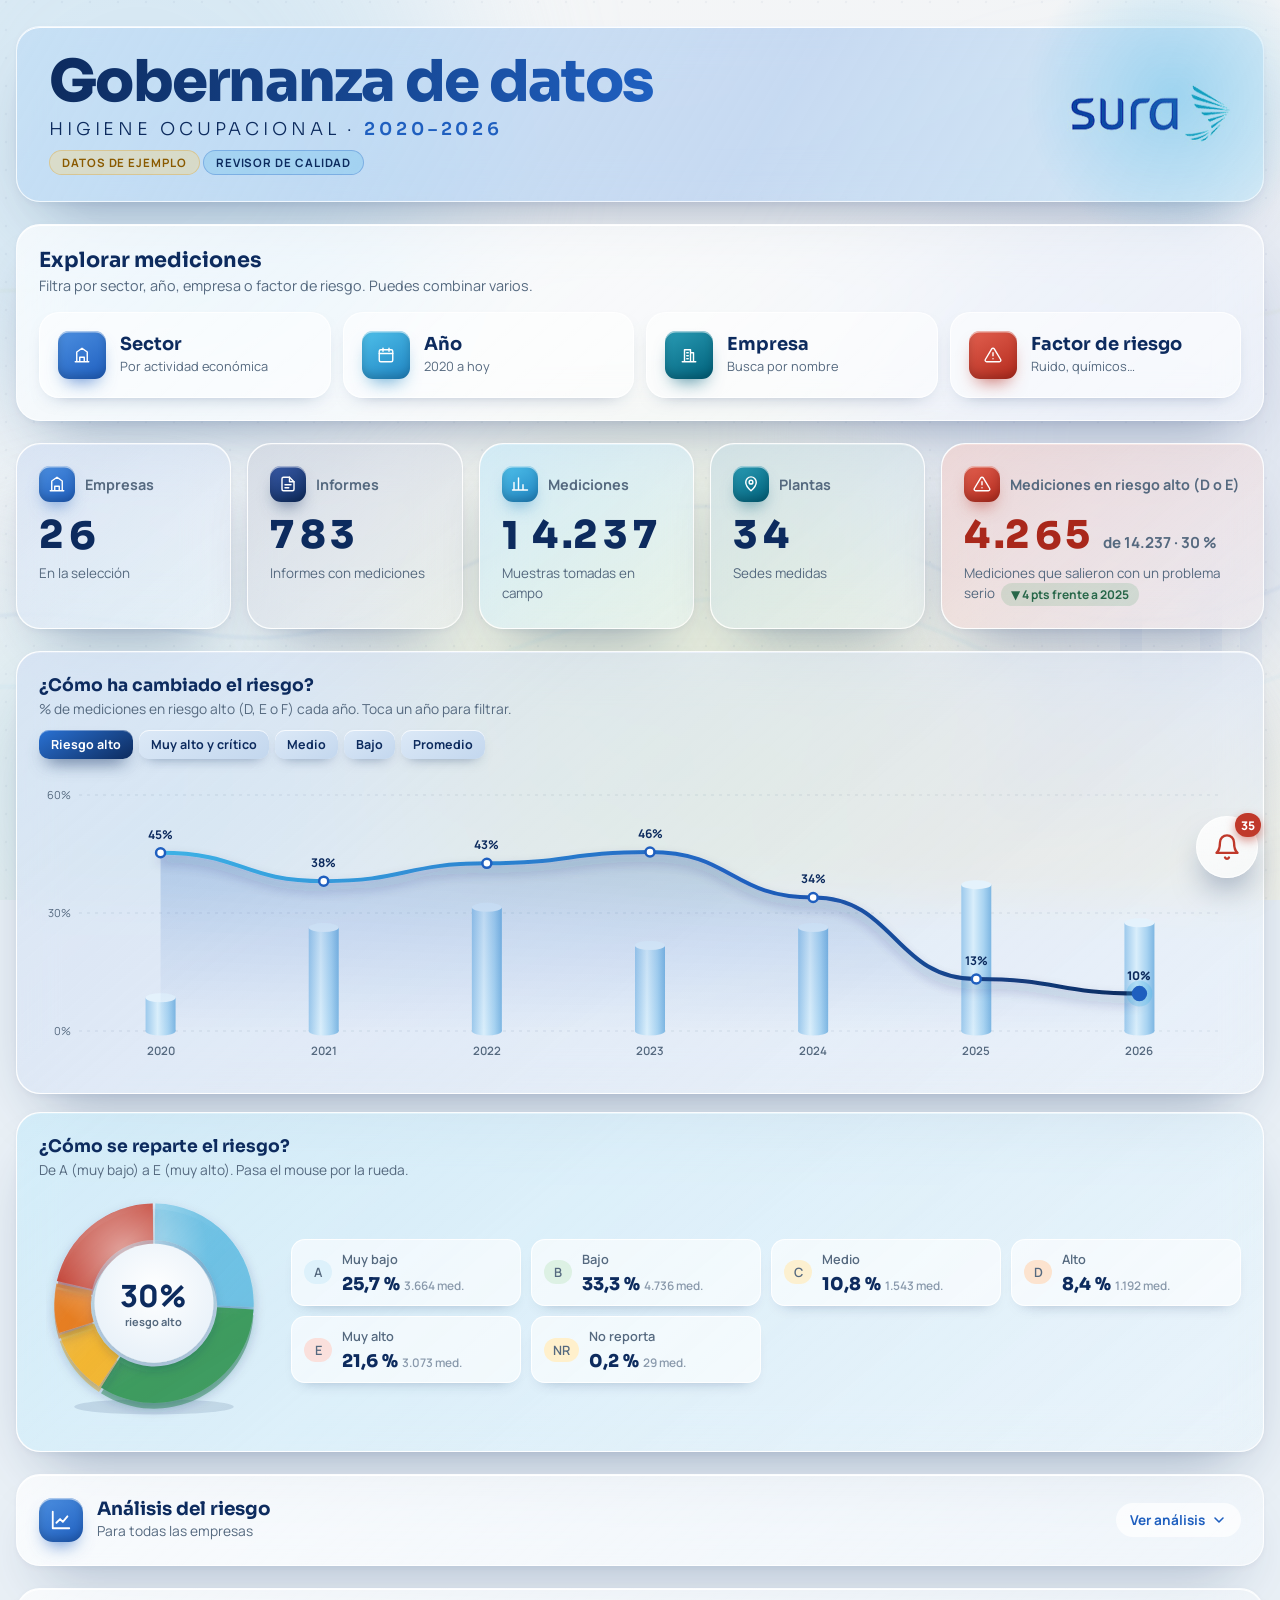
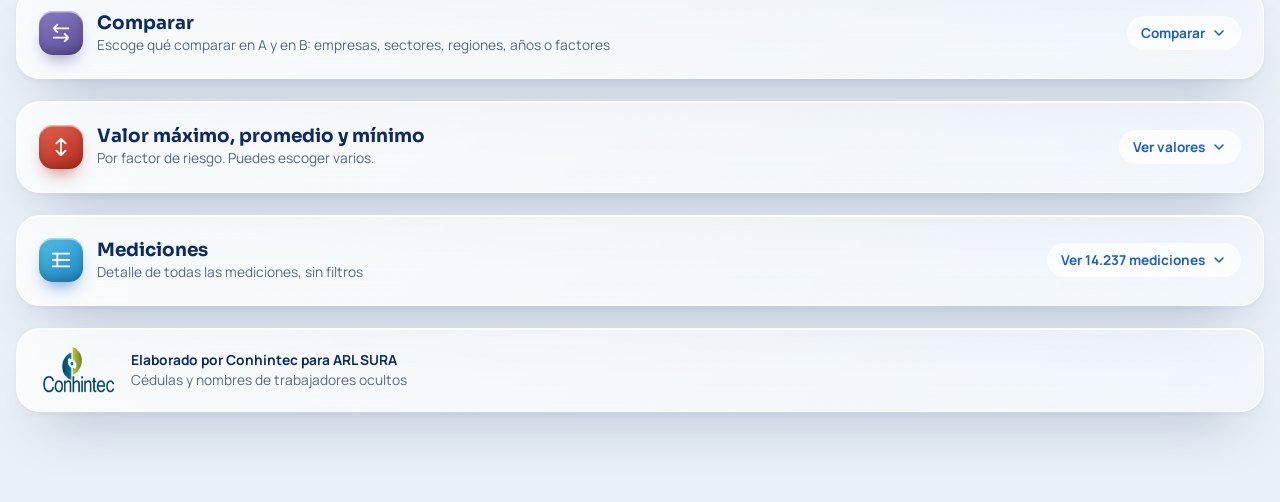
==== commit 90a530a7: "Filtros activos, curva con opciones y Revisor con arreglos automáticos Co-Authored-By: Claude Opus 5" ====
--- a/tablero-gobernanza-actual.html
+++ b/tablero-gobernanza-actual.html
@@ -79,7 +79,7 @@
 .grid-mes{display:grid;grid-template-columns:repeat(auto-fill,minmax(96px,1fr));gap:10px}
 .yr.sm{padding:10px 8px}.yr.sm b{font-size:1.05rem}
 .grid-pl{display:grid;grid-template-columns:repeat(auto-fill,minmax(200px,1fr));gap:10px}
-.yr.pl{text-align:left;padding:12px 14px}.yr.pl b{font-size:.95rem;white-space:nowrap;overflow:hidden;text-overflow:ellipsis}
+.yr.pl{text-align:left;padding:12px 14px}.yr.pl b{font-size:.95rem;line-height:1.25;overflow-wrap:anywhere}
 .mode small{color:var(--mut);font-size:.8rem}
 .mode[aria-selected="true"]{background:linear-gradient(140deg,#14407F,#0D2B5E);border-color:transparent;box-shadow:0 16px 30px -14px rgba(13,43,94,.75)}
 .mode[aria-selected="true"] b{color:#fff}.mode[aria-selected="true"] small{color:#BFD6F2}
@@ -90,12 +90,16 @@
 .opt:hover{transform:translateY(-2px)}
 .opt[aria-pressed="true"]{border-color:var(--blue);box-shadow:0 0 0 3px rgba(31,95,191,.2),0 14px 26px -14px rgba(13,43,94,.6)}
 .opt .tx{min-width:0;flex:1}
-.opt b{display:block;font:700 .95rem var(--fd);color:var(--dark);white-space:nowrap;overflow:hidden;text-overflow:ellipsis}
+.opt b{display:block;font:700 .95rem/1.25 var(--fd);color:var(--dark);overflow-wrap:anywhere}
 .opt small{display:block;color:var(--mut);font-size:.78rem}
 .opt .chk{width:22px;height:22px;border-radius:50%;border:2px solid rgba(13,43,94,.25);display:grid;place-items:center;flex:none;color:#fff}
 .opt[aria-pressed="true"] .chk{background:var(--blue);border-color:var(--blue)}
 .opt .chk svg{width:13px;height:13px}
-.opt.off{opacity:.45}
+.enlace-rev{color:#0D2B5E;background:rgba(61,178,230,.22);border-color:rgba(31,95,191,.3);text-decoration:none}
+.opt.off,.yr.off{opacity:.42;filter:grayscale(1);box-shadow:none;cursor:not-allowed}.opt.off:hover,.yr.off:hover{transform:none}
+.vivo:not([aria-pressed="true"]){border-color:var(--sky);animation:palpita 1.9s ease-out infinite}
+@keyframes palpita{0%{box-shadow:0 0 0 0 rgba(61,178,230,.6)}70%{box-shadow:0 0 0 9px rgba(61,178,230,0)}100%{box-shadow:0 0 0 0 rgba(61,178,230,0)}}
+.metric.cm{margin:10px 0 0;gap:6px}.cm .mt{padding:6px 12px;font-size:.78rem;border-radius:10px}
 .grid-yr{display:grid;grid-template-columns:repeat(auto-fill,minmax(150px,1fr));gap:10px}
 .yr{padding:14px 10px;border-radius:16px;border:1.5px solid rgba(255,255,255,.85);background:rgba(255,255,255,.6);text-align:center;box-shadow:0 10px 20px -16px rgba(13,43,94,.55)}
 .yr b{display:block;font:800 1.35rem var(--fd);color:var(--dark)}
@@ -136,7 +140,7 @@
 .dg>span{display:flex;flex-direction:column;transition:transform 1.3s cubic-bezier(.16,1,.3,1)}
 .dg>span>i{font-style:normal;height:1em;line-height:1em}
 /* gráficas */
-.row2{display:grid;grid-template-columns:minmax(0,5fr) minmax(0,7fr);gap:18px}
+.row2{display:grid;grid-template-columns:minmax(0,1fr);gap:18px}
 .ct{font:700 1.08rem var(--fd);color:var(--dark);margin:0}
 .ct+p{margin:3px 0 0;color:var(--mut);font-size:.86rem}
 .donut{display:flex;align-items:center;gap:22px;flex-wrap:wrap;margin-top:12px}
@@ -145,7 +149,7 @@
 .dtip{position:absolute;pointer-events:none;z-index:5;background:rgba(255,255,255,.95);border:1px solid rgba(13,43,94,.1);border-radius:14px;padding:8px 12px;box-shadow:0 14px 30px -12px rgba(13,43,94,.45);font-size:.82rem;white-space:nowrap;transform:translate(-50%,-115%)}
 .dtip b{display:block;font:800 .95rem var(--fd);color:var(--dark)}
 .seg{transition:transform .2s;transform-origin:center;transform-box:view-box;cursor:pointer}.seg:hover{transform:scale(1.04)}
-.legc{display:grid;grid-template-columns:repeat(2,minmax(0,1fr));gap:10px;flex:1;min-width:240px}
+.legc{display:grid;grid-template-columns:repeat(auto-fit,minmax(190px,1fr));gap:10px;flex:1;min-width:240px}
 .lgc{display:grid;grid-template-columns:auto 1fr;gap:4px 10px;align-items:center;padding:10px 12px;border-radius:14px;background:rgba(255,255,255,.6);border:1px solid rgba(255,255,255,.9);box-shadow:0 8px 16px -12px rgba(13,43,94,.45)}
 .lgc .pill{grid-row:1/3}
 .lgc span{font-size:.8rem;color:var(--mut);font-weight:600}
@@ -263,7 +267,7 @@
     <div>
       <h1 class="title">Gobernanza de datos</h1>
       <p class="subt">Higiene ocupacional · <b id="h-years">2008–2026</b></p>
-      <span class="demo">Datos de ejemplo</span>
+      <span class="demo">Datos de ejemplo</span> <a class="demo enlace-rev" href="revisor/">Revisor de calidad</a>
     </div>
     <div class="logos"><img class="sura" src="[data-uri]" alt="ARL SURA"></div>
   </header>
@@ -278,8 +282,8 @@
   <section class="kpis" id="kpis"></section>
 
   <section class="row2">
+    <div class="glass t-blue"><p class="ct">¿Cómo ha cambiado el riesgo?</p><p id="curve-sub"></p><div class="metric cm" id="curve-m" role="group" aria-label="Qué mostrar en la curva"></div><div id="curve"></div></div>
     <div class="glass t-sky"><p class="ct">¿Cómo se reparte el riesgo?</p><p>De A (muy bajo) a E (muy alto). Pasa el mouse por la rueda.</p><div class="donut" id="donut"></div></div>
-    <div class="glass t-blue"><p class="ct">¿Cómo ha cambiado el riesgo?</p><p>% de mediciones en riesgo D o E cada año. Toca un año para filtrar.</p><div id="curve"></div></div>
   </section>
 
   <section class="glass" id="analisis">
@@ -359,22 +363,24 @@
 const toggle=(k,v)=>{F[k].has(v)?F[k].delete(v):F[k].add(v);tPage=0;render()};
 
 /* ---------- Buscar ---------- */
-const MODES=[['sector','Sector','Por actividad económica',P('<path d="M3 21h18M5 21V8l7-5 7 5v13M9 21v-6h6v6"/>'),'#4C8FE0','#1F5FBF'],['anio','Año','2008 a hoy',P('<rect x="3" y="5" width="18" height="16" rx="2"/><path d="M3 10h18M8 3v4M16 3v4"/>'),'#4FC0EA','#1F84C2'],['empresa','Empresa','Busca por nombre',P('<path d="M3 21h18M6 21V5h8v16M14 9h4v12M9 9h2M9 13h2M9 17h2"/>'),'#2A9CB5','#00607A'],['factor','Factor de riesgo','Ruido, químicos…',P('<path d="M10.3 3.9 1.8 18a2 2 0 0 0 1.7 3h17a2 2 0 0 0 1.7-3L13.7 3.9a2 2 0 0 0-3.4 0ZM12 9v4M12 17h.01"/>'),'#E2604F','#B32A1D']];
+const ANIO_MIN=R.reduce((m,r)=>Math.min(m,r[3]),9999);
+const MODES=[['sector','Sector','Por actividad económica',P('<path d="M3 21h18M5 21V8l7-5 7 5v13M9 21v-6h6v6"/>'),'#4C8FE0','#1F5FBF'],['anio','Año',`${ANIO_MIN} a hoy`,P('<rect x="3" y="5" width="18" height="16" rx="2"/><path d="M3 10h18M8 3v4M16 3v4"/>'),'#4FC0EA','#1F84C2'],['empresa','Empresa','Busca por nombre',P('<path d="M3 21h18M6 21V5h8v16M14 9h4v12M9 9h2M9 13h2M9 17h2"/>'),'#2A9CB5','#00607A'],['factor','Factor de riesgo','Ruido, químicos…',P('<path d="M10.3 3.9 1.8 18a2 2 0 0 0 1.7 3h17a2 2 0 0 0 1.7-3L13.7 3.9a2 2 0 0 0-3.4 0ZM12 9v4M12 17h.01"/>'),'#E2604F','#B32A1D']];
 function renderModes(){document.getElementById('modes').innerHTML=MODES.map(([k,t,s,svg,c1,c2])=>`<button class="mode" role="tab" type="button" data-mode="${k}" aria-selected="${mode===k}" aria-expanded="${mode===k}">${ico(svg,c1,c2,true)}<span><b>${t}</b><small>${s}</small></span>${F[k].size?`<span class="cnt">${F[k].size}</span>`:''}</button>`).join('')}
-function optCard(k,v,name,sub,svg,c1,c2,tint){const on=F[k].has(v);return `<button class="opt glass ${tint||''}" type="button" data-k="${k}" data-v="${v}" aria-pressed="${on}" style="padding:14px">${svg?ico(svg,c1,c2):''}<span class="tx"><b>${name}</b><small>${sub}</small></span><span class="chk">${on?check:''}</span></button>`}
+function estadoOpc(hay,hayApagadas,on){return hay?(hayApagadas?'vivo':''):(on?'':'off')}
+function optCard(k,v,name,sub,svg,c1,c2,tint,est){const on=F[k].has(v);return `<button class="opt glass ${tint||''} ${est||''}" type="button" title="${name}" data-k="${k}" data-v="${v}" aria-pressed="${on}" ${est==='off'?'disabled':''} style="padding:14px">${svg?ico(svg,c1,c2):''}<span class="tx"><b>${name}</b><small>${sub}</small></span><span class="chk">${on?check:''}</span></button>`}
 function renderOpts(){const el=document.getElementById('opts');el.hidden=!mode;if(!mode){el.innerHTML='';return}const base=filt(mode);
-  if(mode==='sector'){const g=groupBy(base,0);el.innerHTML=`<div class="grid-sec">${D.sector.map((s,i)=>{const rows=g.get(i)||[];const st=stats(rows);const [svg,c1,c2,t]=SEC[s]||[P('<circle cx="12" cy="12" r="8"/>'),'#4C8FE0','#1F5FBF',''];return optCard('sector',i,s,rows.length?`${st.emp.size} empresas · ${pct(st.pde)} en D o E`:'Sin datos con estos filtros',svg,c1,c2,t)}).join('')}</div>`}
-  if(mode==='anio'){const g=groupBy(base,3);const ys=[...new Set(R.map(r=>r[3]))].sort();el.innerHTML=`<div class="grid-yr">${ys.map(y=>{const n=(g.get(y)||[]).length;return `<button class="yr" type="button" data-k="anio" data-v="${y}" aria-pressed="${F.anio.has(y)}"><b>${y}</b><small>${fmt(n)} mediciones</small></button>`}).join('')}</div>`;
+  if(mode==='sector'){const g=groupBy(base,0);const hayOff=D.sector.some((s,i)=>!g.has(i));el.innerHTML=`<div class="grid-sec">${D.sector.map((s,i)=>{const rows=g.get(i)||[];const st=stats(rows);const [svg,c1,c2,t]=SEC[s]||[P('<circle cx="12" cy="12" r="8"/>'),'#4C8FE0','#1F5FBF',''];return optCard('sector',i,s,rows.length?`${st.emp.size} empresas · ${pct(st.pde)} en D o E`:'Sin datos con estos filtros',svg,c1,c2,t,estadoOpc(rows.length>0,hayOff,F.sector.has(i)))}).join('')}</div>`}
+  if(mode==='anio'){const g=groupBy(base,3);const ys=[...new Set(R.map(r=>r[3]))].sort();const hayOff=ys.some(y=>!g.has(y));el.innerHTML=`<div class="grid-yr">${ys.map(y=>{const n=(g.get(y)||[]).length;const est=estadoOpc(n>0,hayOff,F.anio.has(y));return `<button class="yr ${est}" type="button" data-k="anio" data-v="${y}" aria-pressed="${F.anio.has(y)}" ${est==='off'?'disabled':''}><b>${y}</b><small>${fmt(n)} mediciones</small></button>`}).join('')}</div>`;
     const bm=filt('mes'),gm=groupBy(bm,4);const ms=[...gm.keys()].filter(Boolean);F.mes.forEach(m=>{if(!ms.includes(m))ms.push(m)});ms.sort((a,b)=>a-b);
     el.innerHTML+=`<div class="subh">Meses</div><div class="grid-mes">${ms.map(m=>`<button class="yr sm" type="button" data-k="mes" data-v="${m}" aria-pressed="${F.mes.has(m)}"><b>${MESES[m]}</b><small>${fmt((gm.get(m)||[]).length)}</small></button>`).join('')}</div>`}
   if(mode==='empresa'){const g=groupBy(base,2);let list=D.empresa.map((e,i)=>[i,e,g.get(i)||[]]).filter(x=>x[2].length||F.empresa.has(x[0]));if(empQ)list=list.filter(x=>x[1].toLowerCase().includes(empQ.toLowerCase()));list.sort((a,b)=>a[1].localeCompare(b[1],'es'));const per=8,pages=Math.max(1,Math.ceil(list.length/per));empPage=Math.min(empPage,pages-1);const vis=list.slice(empPage*per,empPage*per+per);
     el.innerHTML=`<div class="emp-tools"><input class="search" id="eq" type="search" placeholder="Escribe el nombre de la empresa" value="${empQ.replace(/"/g,'&quot;')}" aria-label="Buscar empresa"><div class="pager"><button class="pg" type="button" data-pg="-1" ${empPage?'':'disabled'} aria-label="Anteriores">${P('<path d="m15 18-6-6 6-6"/>')}</button><span>${list.length?`${empPage*per+1}–${empPage*per+vis.length} de ${list.length}`:'0'}</span><button class="pg" type="button" data-pg="1" ${empPage<pages-1?'':'disabled'} aria-label="Siguientes">${P('<path d="m9 18 6-6-6-6"/>')}</button></div></div>
     <div class="grid-emp">${vis.map(([i,e,rows])=>{const st=stats(rows);const s=D.sector[rows[0]?rows[0][0]:R.find(r=>r[2]===i)[0]];const [svg,c1,c2]=SEC[s]||[];return optCard('empresa',i,e,`${s} · ${pct(st.pde)} en D o E`,svg,c1,c2,'')}).join('')||'<p class="empty">No hay empresas con ese nombre en la selección.</p>'}</div>`;
     const bp=filt('planta');const pc=new Map();for(const r of bp)pc.set(r[5],(pc.get(r[5])||0)+1);let pls=[...pc.entries()].sort((a,b)=>b[1]-a[1]);F.planta.forEach(p=>{if(!pc.has(p))pls.unshift([p,0])});const lim=plantMore?pls.length:8;
-    el.innerHTML+=`<div class="subh">Plantas${F.empresa.size?'':' (de todas las empresas)'}</div><div class="grid-pl">${pls.slice(0,lim).map(([p,n])=>`<button class="yr pl" type="button" data-k="planta" data-v="${p}" aria-pressed="${F.planta.has(p)}"><b>${D.planta[p]}</b><small>${fmt(n)} mediciones</small></button>`).join('')}</div>${pls.length>8?`<button class="chip more" type="button" id="pmore" style="margin-top:10px">${plantMore?'Ver menos':`Ver ${pls.length-8} plantas más`}</button>`:''}`;
+    el.innerHTML+=`<div class="subh">Plantas${F.empresa.size?'':' (de todas las empresas)'}</div><div class="grid-pl">${pls.slice(0,lim).map(([p,n])=>`<button class="yr pl" type="button" title="${D.planta[p]}" data-k="planta" data-v="${p}" aria-pressed="${F.planta.has(p)}"><b>${D.planta[p]}</b><small>${fmt(n)} mediciones</small></button>`).join('')}</div>${pls.length>8?`<button class="chip more" type="button" id="pmore" style="margin-top:10px">${plantMore?'Ver menos':`Ver ${pls.length-8} plantas más`}</button>`:''}`;
     const pm=document.getElementById('pmore');if(pm)pm.onclick=()=>{plantMore=!plantMore;renderOpts()};
     const q=document.getElementById('eq');q.oninput=()=>{empQ=q.value;empPage=0;renderOpts();const n=document.getElementById('eq');n.focus();n.setSelectionRange(n.value.length,n.value.length)}}
-  if(mode==='factor'){const g=groupBy(base,6);el.innerHTML=`<div class="grid-sec">${D.factor.map((f,i)=>{const rows=g.get(i)||[];const st=stats(rows);const c=FCOL[i%FCOL.length];return optCard('factor',i,f,rows.length?`${fmt(st.n)} mediciones · ${pct(st.pde)} en D o E`:'Sin datos con estos filtros',FAC[f],c[0],c[1],'')}).join('')}</div>`}}
+  if(mode==='factor'){const g=groupBy(base,6);const hayOff=D.factor.some((f,i)=>!g.has(i));el.innerHTML=`<div class="grid-sec">${D.factor.map((f,i)=>{const rows=g.get(i)||[];const st=stats(rows);const c=FCOL[i%FCOL.length];return optCard('factor',i,f,rows.length?`${fmt(st.n)} mediciones · ${pct(st.pde)} en D o E`:'Sin datos con estos filtros',FAC[f],c[0],c[1],'',estadoOpc(rows.length>0,hayOff,F.factor.has(i)))}).join('')}</div>`}}
 function renderRefine(){const el=document.getElementById('refine');
   const bm=filt('mes');const ms=[...new Set(bm.map(r=>r[4]))].filter(Boolean).sort((a,b)=>a-b);F.mes.forEach(m=>{if(!ms.includes(m))ms.push(m)});
   const bp=filt('planta');const pc=new Map();for(const r of bp)pc.set(r[5],(pc.get(r[5])||0)+1);let pl=[...pc.entries()].sort((a,b)=>b[1]-a[1]).map(x=>x[0]);F.planta.forEach(p=>{if(!pl.includes(p))pl.unshift(p)});const lim=plantMore?pl.length:10;
@@ -426,9 +432,18 @@
   <div class="legc">${LV.map(l=>`<div class="lgc"><span class="pill p${l}">${l}</span><span>${LN[l]}</span><b class="tab">${pct(st.d[l]/(st.n||1))}<small>${fmt(st.d[l])} med.</small></b></div>`).join('')}${st.d.NR?`<div class="lgc"><span class="pill pNR">NR</span><span>No reporta</span><b class="tab">${pct(st.d.NR/(st.n||1))}<small>${fmt(st.d.NR)} med.</small></b></div>`:''}</div>`;
   const tip=document.getElementById('dtip'),wr=el.querySelector('.dwrap');
   el.querySelectorAll('.seg').forEach(p=>{p.addEventListener('mousemove',e=>{const l=p.dataset.l,r=wr.getBoundingClientRect();tip.hidden=false;tip.style.left=(e.clientX-r.left)+'px';tip.style.top=(e.clientY-r.top)+'px';tip.innerHTML=`<b>${l} · ${LN[l]}</b>${pct(st.d[l]/(st.n||1))} · ${fmt(st.d[l])} mediciones`});p.addEventListener('mouseleave',()=>tip.hidden=true)})}
-function renderCurve(){const rows=filt('anio');const g=groupBy(rows,3);const ys=[...g.keys()].sort();const el=document.getElementById('curve');if(!ys.length){el.innerHTML='<p class="empty">Sin datos</p>';return}
-  const W=640,H=260,pl=40,pr=20,pt=30,pb=34,n=ys.length,step=(W-pl-pr)/n;const data=ys.map(y=>{const s=stats(g.get(y));return {y,n:s.n,p:s.pde}});
-  const mxN=Math.max(...data.map(d=>d.n)),mxP=Math.max(.1,Math.ceil(Math.max(...data.map(d=>d.p))*10+1)/10);const x=i=>pl+step*i+step/2,yp=v=>pt+(1-v/mxP)*(H-pt-pb),yb=v=>H-pb-(v/mxN)*(H-pt-pb)*.62;
+const nivelProm=s=>{let t=0,k=0;LV.forEach((l,i)=>{t+=(s.d[l]||0);k+=(s.d[l]||0)*i});return t?k/t/(LV.length-1):0};
+const letraNivel=p=>LV[Math.round(p*(LV.length-1))];
+const CM={alto:['Riesgo alto','% de mediciones en riesgo alto (D, E o F) cada año.',s=>s.n?(s.d.D+s.d.E+(s.d.F||0))/s.n:0],
+  muy:['Muy alto y crítico','% de mediciones muy altas o críticas (E o F) cada año.',s=>s.n?(s.d.E+(s.d.F||0))/s.n:0],
+  medio:['Medio','% de mediciones en riesgo medio (C) cada año.',s=>s.n?s.d.C/s.n:0],
+  bajo:['Bajo','% de mediciones en riesgo bajo (A o B) cada año.',s=>s.n?(s.d.A+s.d.B)/s.n:0],
+  prom:['Promedio','Nivel de riesgo promedio cada año, sin contar lo que no reporta.',nivelProm]};
+let curvaM='alto';
+function renderCurve(){const rows=filt('anio');const g=groupBy(rows,3);const ys=[...g.keys()].sort();const el=document.getElementById('curve');const M=CM[curvaM],esProm=curvaM==='prom',etq=p=>esProm?letraNivel(p):Math.round(p*100)+'%';
+document.getElementById('curve-sub').textContent=M[1]+' Toca un año para filtrar.';document.getElementById('curve-m').innerHTML=Object.entries(CM).map(([k,v])=>`<button class="mt" type="button" data-cm="${k}" aria-pressed="${k===curvaM}">${v[0]}</button>`).join('');if(!ys.length){el.innerHTML='<p class="empty">Sin datos</p>';return}
+  const W=Math.max(340,el.clientWidth||640),H=W<560?240:300,pl=40,pr=20,pt=30,pb=34,n=ys.length,step=(W-pl-pr)/n,saltoY=Math.ceil(38/step);const data=ys.map(y=>{const s=stats(g.get(y));return {y,n:s.n,p:M[2](s)}});
+  const mxN=Math.max(...data.map(d=>d.n)),mxP=esProm?1:Math.max(.1,Math.ceil(Math.max(...data.map(d=>d.p))*10+1)/10);const x=i=>pl+step*i+step/2,yp=v=>pt+(1-v/mxP)*(H-pt-pb),yb=v=>H-pb-(v/mxN)*(H-pt-pb)*.62;
   const pts=data.map((d,i)=>[x(i),yp(d.p)]);let path=`M${pts[0]}`;for(let i=1;i<pts.length;i++){const a=pts[i-1],b=pts[i],m=(a[0]+b[0])/2;path+=` C${m},${a[1]} ${m},${b[1]} ${b[0]},${b[1]}`}
   const bw=Math.min(30,step*.5);const sel=d=>F.anio.has(d.y);const ticks=[0,mxP/2,mxP];
   el.innerHTML=`<svg viewBox="0 0 ${W} ${H}" style="width:100%;height:auto;margin-top:6px" role="img" aria-label="Porcentaje en riesgo D o E por año"><defs>
@@ -437,17 +452,19 @@
    <linearGradient id="ln" x1="0" x2="1"><stop offset="0" stop-color="#3DB2E6"/><stop offset=".6" stop-color="#1F5FBF"/><stop offset="1" stop-color="#0D2B5E"/></linearGradient>
    <linearGradient id="ar" x1="0" x2="0" y1="0" y2="1"><stop offset="0" stop-color="#1F5FBF" stop-opacity=".22"/><stop offset="1" stop-color="#1F5FBF" stop-opacity="0"/></linearGradient>
    <filter id="lsh" x="-10%" y="-40%" width="120%" height="180%"><feDropShadow dx="0" dy="7" stdDeviation="6" flood-color="#0D2B5E" flood-opacity=".35"/></filter></defs>
-   ${ticks.map(v=>`<line x1="${pl}" x2="${W-pr}" y1="${yp(v)}" y2="${yp(v)}" stroke="rgba(13,43,94,.1)" stroke-dasharray="3 5"/><text x="${pl-8}" y="${yp(v)+4}" text-anchor="end" font-size="11" fill="#55697F">${Math.round(v*100)}%</text>`).join('')}
+   ${ticks.map(v=>`<line x1="${pl}" x2="${W-pr}" y1="${yp(v)}" y2="${yp(v)}" stroke="rgba(13,43,94,.1)" stroke-dasharray="3 5"/><text x="${pl-8}" y="${yp(v)+4}" text-anchor="end" font-size="11" fill="#55697F">${etq(v)}</text>`).join('')}
    ${data.map((d,i)=>{const h=H-pb-yb(d.n),cx=x(i),top=yb(d.n),gr=sel(d)?'cys':'cy',tc=sel(d)?'#7FB0EE':'#E4F2FC';return `<g class="cyl" style="transition-delay:${i*60}ms"><rect x="${cx-bw/2}" y="${top}" width="${bw}" height="${h}" fill="url(#${gr})"/><ellipse cx="${cx}" cy="${H-pb}" rx="${bw/2}" ry="4.5" fill="url(#${gr})"/><ellipse cx="${cx}" cy="${top}" rx="${bw/2}" ry="4.5" fill="${tc}"/></g>`}).join('')}
    <path class="fade" d="${path} L${pts.at(-1)[0]},${H-pb} L${pts[0][0]},${H-pb}Z" fill="url(#ar)"/>
    <path class="draw" id="cl" d="${path}" fill="none" stroke="url(#ln)" stroke-width="4" stroke-linecap="round" filter="url(#lsh)"/>
-   ${data.map((d,i)=>{const s=sel(d)||(!F.anio.size&&i===n-1);return `<g class="fade">${s?`<circle cx="${pts[i][0]}" cy="${pts[i][1]}" r="13" fill="rgba(61,178,230,.25)"/>`:''}<circle cx="${pts[i][0]}" cy="${pts[i][1]}" r="${s?6.5:4.5}" fill="${s?'#1F5FBF':'#fff'}" stroke="#1F5FBF" stroke-width="2.5"/>${step>34?`<text x="${pts[i][0]}" y="${pts[i][1]-14}" text-anchor="middle" font-size="12" font-weight="${s?800:700}" fill="#0D2B5E">${Math.round(d.p*100)}%</text>`:''}</g>`}).join('')}
-   ${data.map((d,i)=>`<text x="${x(i)}" y="${H-10}" text-anchor="middle" font-size="11.5" font-weight="${sel(d)?800:600}" fill="${sel(d)?'#0D2B5E':'#55697F'}">${d.y}</text><rect class="yclick" data-k="anio" data-v="${d.y}" x="${pl+step*i}" y="${pt-20}" width="${step}" height="${H-pt}" fill="transparent"><title>${d.y}: ${fmt(Math.round(d.p*d.n))} de ${fmt(d.n)} mediciones en D o E</title></rect>`).join('')}</svg>`;
+   ${data.map((d,i)=>{const s=sel(d)||(!F.anio.size&&i===n-1);return `<g class="fade">${s?`<circle cx="${pts[i][0]}" cy="${pts[i][1]}" r="13" fill="rgba(61,178,230,.25)"/>`:''}<circle cx="${pts[i][0]}" cy="${pts[i][1]}" r="${s?6.5:4.5}" fill="${s?'#1F5FBF':'#fff'}" stroke="#1F5FBF" stroke-width="2.5"/>${step>34?`<text x="${pts[i][0]}" y="${pts[i][1]-14}" text-anchor="middle" font-size="12" font-weight="${s?800:700}" fill="#0D2B5E">${etq(d.p)}</text>`:''}</g>`}).join('')}
+   ${data.map((d,i)=>`<text x="${x(i)}" y="${H-10}" text-anchor="middle" font-size="11.5" font-weight="${sel(d)?800:600}" fill="${sel(d)?'#0D2B5E':'#55697F'}">${i%saltoY===0||sel(d)?d.y:''}</text><rect class="yclick" data-k="anio" data-v="${d.y}" x="${pl+step*i}" y="${pt-20}" width="${step}" height="${H-pt}" fill="transparent"><title>${d.y}: ${esProm?'nivel promedio '+etq(d.p):fmt(Math.round(d.p*d.n))+' de '+fmt(d.n)+' mediciones · '+M[0]}</title></rect>`).join('')}</svg>`;
   const cl=document.getElementById('cl');cl.style.setProperty('--len',cl.getTotalLength())}
 document.getElementById('curve').addEventListener('click',e=>{const t=e.target.closest('[data-k]');if(t)toggle('anio',+t.dataset.v)});
+document.getElementById('curve-m').addEventListener('click',e=>{const b=e.target.closest('[data-cm]');if(b){curvaM=b.dataset.cm;renderCurve()}});
+let tCurva;addEventListener('resize',()=>{clearTimeout(tCurva);tCurva=setTimeout(renderCurve,150)});
 
 /* ---------- Análisis ---------- */
-function rankRows(list,fmtName,clickK){return `<div class="rank">${list.map(o=>`<button class="rk ${clickK?'click':''}" type="button" ${clickK?`data-k="${clickK}" data-v="${o.k}"`:'disabled'}><span class="nm">${fmtName(o)}</span><span class="bar${o.blue?' blue':''}"><i style="width:${Math.max(2,o.w*100)}%"></i></span><b>${o.lab}</b></button>`).join('')}</div>`}
+function rankRows(list,fmtName,clickK){return `<div class="rank">${list.map(o=>`<button class="rk ${clickK?'click':''}" type="button" ${clickK?`data-k="${clickK}" data-v="${o.k}"`:'disabled'}><span class="nm" title="${String(fmtName(o)).replace(/<[^>]+>/g,'')}">${fmtName(o)}</span><span class="bar${o.blue?' blue':''}"><i style="width:${Math.max(2,o.w*100)}%"></i></span><b>${o.lab}</b></button>`).join('')}</div>`}
 function renderAnalisis(rows){const el=document.getElementById('acc');const ctx=[];for(const k of ['sector','empresa','anio','factor'])if(F[k].size)ctx.push([...F[k]].map(label[k]).join(', '));document.getElementById('an-ctx').textContent=ctx.length?'Para: '+ctx.join(' · '):'Para todas las empresas';
   if(!ST.an)return;
   const by=(i,minN=1)=>[...groupBy(rows,i)].map(([k,r])=>({k,st:stats(r)})).filter(o=>o.st.n>=minN);
@@ -512,7 +529,7 @@
 /* ---------- Tabla ---------- */
 function renderTable(rows){let list=rows;if(tQ){const q=tQ.toLowerCase();list=rows.filter(r=>(D.empresa[r[2]]+' '+D.planta[r[5]]+' '+D.lugar[r[8]]+' '+D.factor[r[6]]).toLowerCase().includes(q))}
   list=[...list].sort((a,b)=>b[3]-a[3]||b[4]-a[4]);const per=25,pages=Math.max(1,Math.ceil(list.length/per));tPage=Math.min(tPage,pages-1);const vis=list.slice(tPage*per,tPage*per+per);
-  document.getElementById('tb').innerHTML=vis.map(r=>`<tr><td>${fdate(r)}</td><td>${D.empresa[r[2]]}</td><td>${D.planta[r[5]]}</td><td>${D.lugar[r[8]]||'<span style="color:var(--faint)">No aplica</span>'}</td><td>${D.factor[r[6]]}</td><td class="tab">${r[10]==null?'<span class="pill pNR">No reporta</span>':fnum(r[10])}</td><td>${D.unidad[r[7]]}</td><td><span class="pill p${r[11]}">${r[11]==='NR'?'No reporta':r[11]}</span></td></tr>`).join('')||'<tr><td colspan="8" class="empty">No hay mediciones con estos filtros.</td></tr>';
+  document.getElementById('tb').innerHTML=vis.map(r=>`<tr><td>${fdate(r)}</td><td title="${D.empresa[r[2]]}">${D.empresa[r[2]]}</td><td title="${D.planta[r[5]]}">${D.planta[r[5]]}</td><td>${D.lugar[r[8]]||'<span style="color:var(--faint)">No aplica</span>'}</td><td>${D.factor[r[6]]}</td><td class="tab">${r[10]==null?'<span class="pill pNR">No reporta</span>':fnum(r[10])}</td><td>${D.unidad[r[7]]}</td><td><span class="pill p${r[11]}">${r[11]==='NR'?'No reporta':r[11]}</span></td></tr>`).join('')||'<tr><td colspan="8" class="empty">No hay mediciones con estos filtros.</td></tr>';
   document.getElementById('t-count').textContent=`${fmt(list.length)} mediciones`;document.getElementById('tbl-n').textContent=`Ver ${fmt(list.length)} mediciones`;document.getElementById('t-page').textContent=`Página ${tPage+1} de ${pages}`;
   document.getElementById('tp').disabled=tPage<=0;document.getElementById('tn').disabled=tPage>=pages-1;
   const any=Object.values(F).some(s=>s.size);document.getElementById('t-ctx').textContent=any?'Detalle de las mediciones con los filtros que escogiste':'Detalle de todas las mediciones, sin filtros'}
